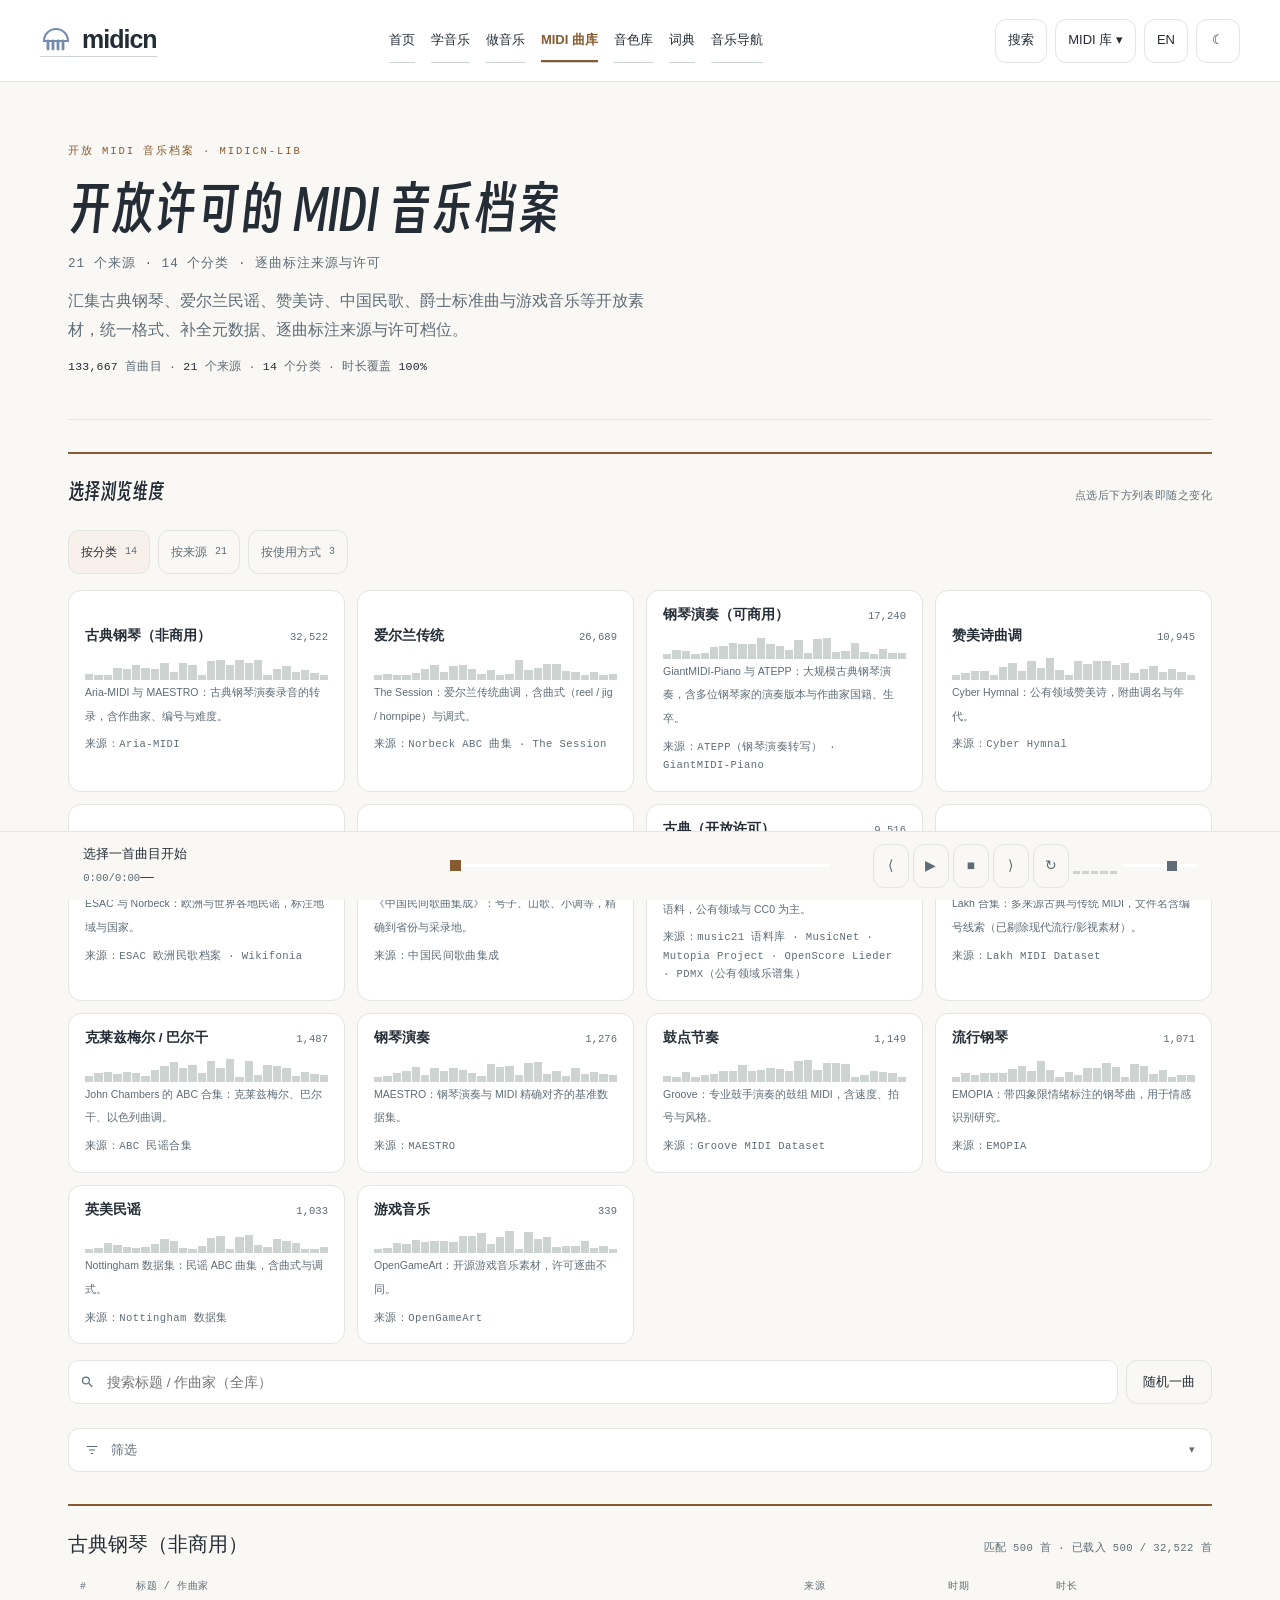
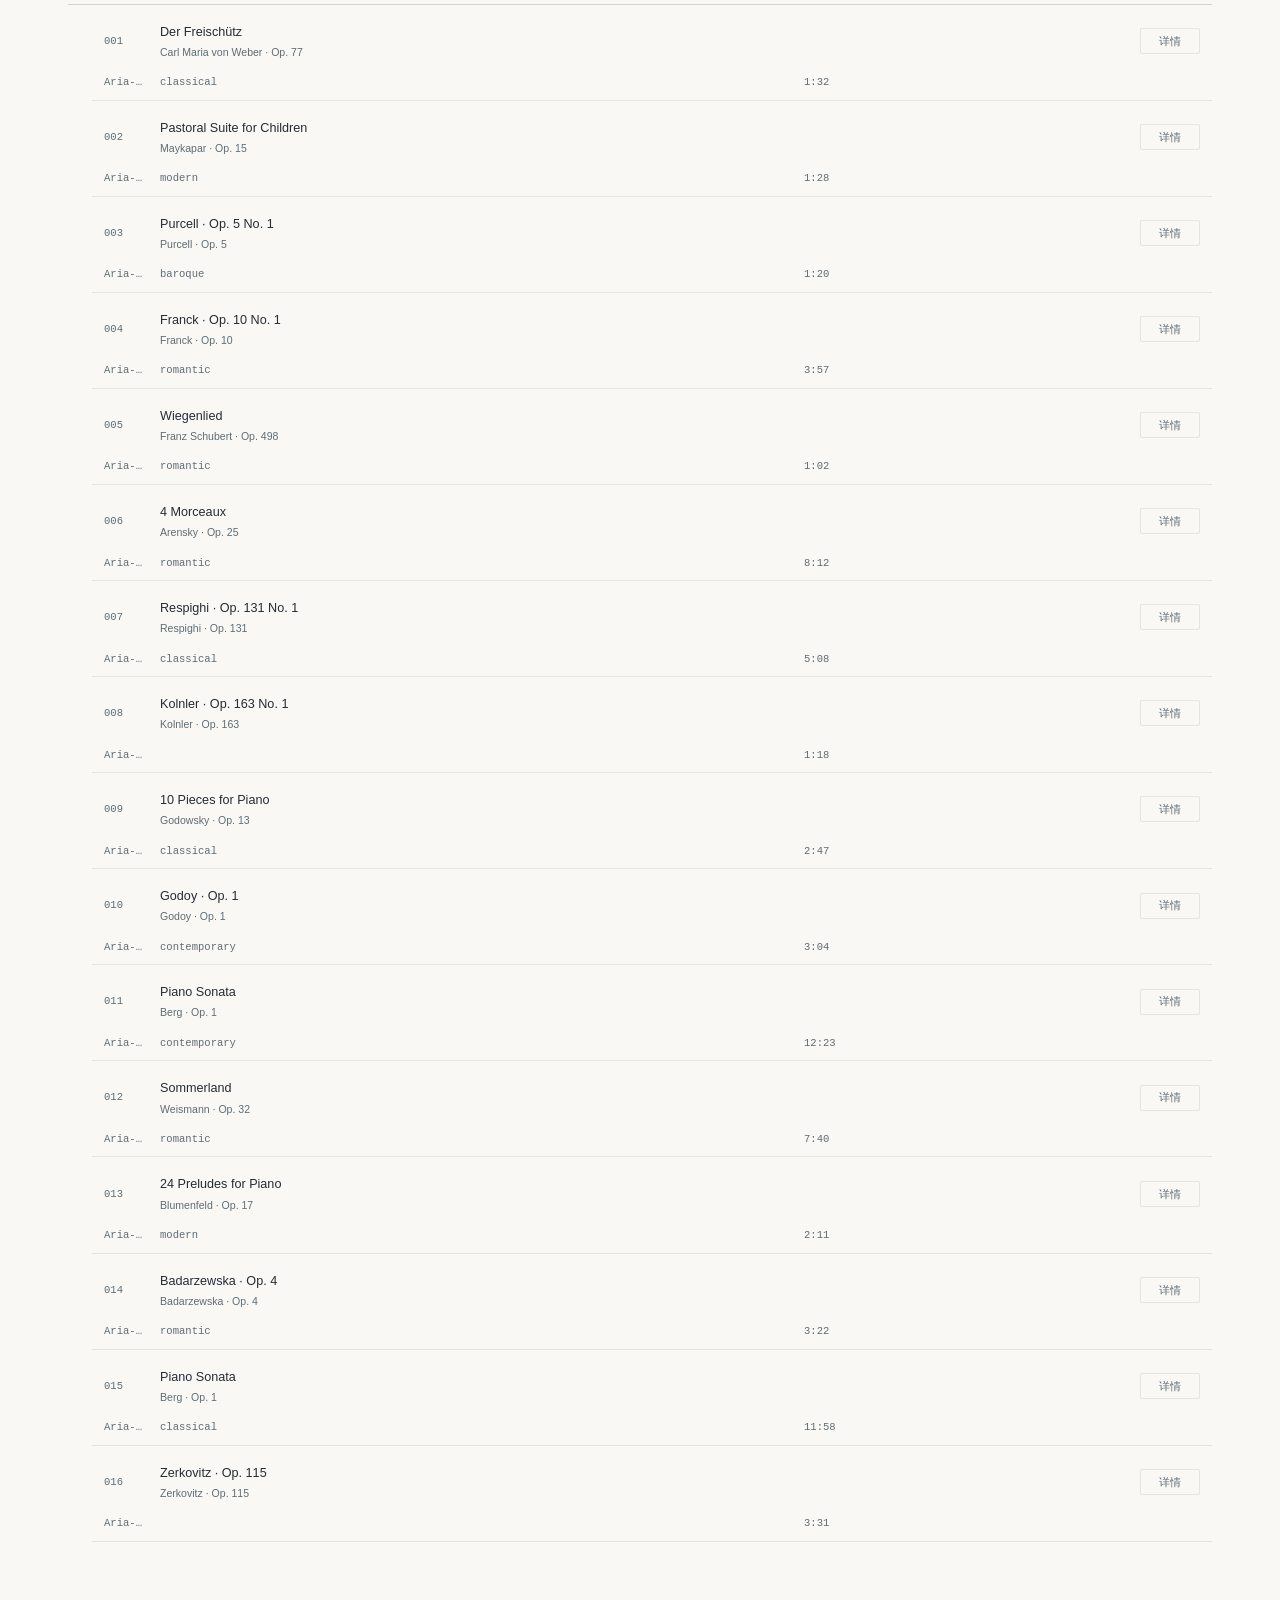
==== index.html @ 35a12de1 "Fix playback recovery, search history and current site navigation (core 1.2.1)" ====
<!doctype html>
<html lang="zh-Hans" data-site="lib" data-lang="zh" data-design="v6" data-ui="clean" data-page="catalog" style="--site-accent:#c28a55;--site-text:#885a2f">
<head><meta charset="utf-8"><meta name="viewport" content="width=device-width,initial-scale=1,viewport-fit=cover">
<title>midicn-lib · 开放 MIDI 音乐库</title><meta name="description" content="133,667 首开放许可 MIDI：古典钢琴、民谣、赞美诗、中国民歌等，覆盖 21 个来源、14 个分类，逐曲标注来源与许可。">
<link rel="canonical" href="https://lib.midicn.com/">
<meta property="og:title" content="midicn-lib · 开放 MIDI 音乐库"><meta property="og:description" content="133,667 首开放许可 MIDI：古典钢琴、民谣、赞美诗、中国民歌等，覆盖 21 个来源、14 个分类，逐曲标注来源与许可。"><meta property="og:type" content="website"><meta property="og:url" content="https://lib.midicn.com/"><meta property="og:site_name" content="midicn · 音乐库"><meta property="og:locale" content="zh_CN"><meta property="og:image" content="https://lib.midicn.com/assets/og.png"><meta name="twitter:card" content="summary_large_image">
<meta property="og:image:width" content="1200"><meta property="og:image:height" content="630"><meta property="og:image:alt" content="midicn · 音乐库"><meta name="twitter:title" content="midicn-lib · 开放 MIDI 音乐库"><meta name="twitter:description" content="133,667 首开放许可 MIDI：古典钢琴、民谣、赞美诗、中国民歌等，覆盖 21 个来源、14 个分类，逐曲标注来源与许可。"><meta name="twitter:image" content="https://lib.midicn.com/assets/og.png">
<meta name="theme-color" content="#c28a55"><link rel="manifest" href="manifest.json"><link rel="apple-touch-icon" href="assets/core/icons/icon-192.png"><link rel="icon" href="[data-uri]">
<script>(()=>{try{const a=document.cookie.split(';').map(x=>x.trim()).filter(x=>x.startsWith('midicn-theme=')).pop();const v=a?a.split('=')[1]:localStorage.getItem('midicn-theme');if(v==='light'||v==='dark')document.documentElement.dataset.theme=v}catch{}})();</script><link rel="preload" as="font" type="font/woff2" href="assets/fonts/p.d5b25648cc.5e1d7d2fd7b6.woff2" crossorigin><style>@font-face{font-family:"Smiley Sans";src:url("assets/fonts/p.d5b25648cc.5e1d7d2fd7b6.woff2") format("woff2");font-display:swap}</style><link rel="stylesheet" href="assets/ui/base.b6d38215e6cf.css"><link rel="stylesheet" href="assets/ui/lib-index.a27218d23d82.css"><script type="application/ld+json">{"@context":"https://schema.org","@type":"WebPage","name":"midicn-lib · 开放 MIDI 音乐库","description":"133,667 首开放许可 MIDI：古典钢琴、民谣、赞美诗、中国民歌等，覆盖 21 个来源、14 个分类，逐曲标注来源与许可。","url":"https://lib.midicn.com/","inLanguage":"zh"}</script></head>
<body><a class="skip-link" href="#main" data-zh="跳至正文" data-en="Skip to content">跳至正文</a>
<header class="site-header">
<a class="site-brand" href="https://home.midicn.com/" data-zh-href="https://home.midicn.com/" data-en-href="https://home.midicn.com/en/" aria-label="midicn"><span class="jf-stack"><svg viewBox="0 0 32 32" width="32" height="32" class="jf jf-idle" aria-hidden="true"><path d="M4 17A12 12 0 0 1 28 17Z" fill="none" stroke="var(--accent)" stroke-width="2.1"/><path d="M8 17V25.0" stroke="var(--accent)" stroke-width="2.8" stroke-linecap="round" fill="none"/><path d="M13 17V25.0" stroke="var(--accent)" stroke-width="2.8" stroke-linecap="round" fill="none"/><path d="M18 17V25.0" stroke="var(--accent)" stroke-width="2.8" stroke-linecap="round" fill="none"/><path d="M23 17V25.0" stroke="var(--accent)" stroke-width="2.8" stroke-linecap="round" fill="none"/></svg></span><b>midicn</b></a>
<nav class="site-task-nav" data-zh-label="全站导航" data-en-label="Main navigation" aria-label="全站导航"><a href="https://home.midicn.com/" data-zh="首页" data-en="Home" data-zh-href="https://home.midicn.com/" data-en-href="https://home.midicn.com/en/">首页</a><a href="https://home.midicn.com/learn/" data-zh-href="https://home.midicn.com/learn/" data-en-href="https://home.midicn.com/en/learn/" data-zh="学音乐" data-en="Learn">学音乐</a><a href="https://home.midicn.com/make/" data-zh-href="https://home.midicn.com/make/" data-en-href="https://home.midicn.com/en/make/" data-zh="做音乐" data-en="Create">做音乐</a><a href="https://lib.midicn.com/" data-zh="MIDI 曲库" data-en="MIDI" data-zh-href="https://lib.midicn.com/" data-en-href="https://lib.midicn.com/" aria-current="page">MIDI 曲库</a><a href="https://sf.midicn.com/" data-zh="音色库" data-en="SoundFonts" data-zh-href="https://sf.midicn.com/" data-en-href="https://sf.midicn.com/">音色库</a><a href="https://gloss.midicn.com/" data-zh="词典" data-en="Glossary" data-zh-href="https://gloss.midicn.com/" data-en-href="https://gloss.midicn.com/en/">词典</a><a data-directory-group="directory" href="https://nav.midicn.com/" data-zh="音乐导航" data-en="Directory" data-zh-href="https://nav.midicn.com/" data-en-href="https://nav.midicn.com/">音乐导航</a></nav>
<div class="site-actions"><a class="site-search" href="https://home.midicn.com/search/" data-zh-href="https://home.midicn.com/search/" data-en-href="https://home.midicn.com/en/search/" data-zh="搜索" data-en="Search">搜索</a>
<div class="site-switcher"><button id="navmenu-btn" type="button" aria-expanded="false" aria-controls="navmenu-panel" data-zh="MIDI 库 ▾" data-en="MIDI Library ▾" data-zh-label="切换分站" data-en-label="Choose a site" aria-label="切换分站">MIDI 库 ▾</button><nav id="navmenu-panel" class="site-menu" hidden aria-label="全部分站"><a href="https://nav.midicn.com/" data-zh="音乐导航" data-en="Directory" data-zh-href="https://nav.midicn.com/" data-en-href="https://nav.midicn.com/"><span class="site-dot" style="--dot:#5caaa0" aria-hidden="true"></span><span data-label>音乐导航</span></a><a href="https://lib.midicn.com/" data-zh="MIDI 库" data-en="MIDI Library" data-zh-href="https://lib.midicn.com/" data-en-href="https://lib.midicn.com/" aria-current="page"><span class="site-dot" style="--dot:#c28a55" aria-hidden="true"></span><span data-label>MIDI 库</span></a><a href="https://mid.midicn.com/" data-zh="维度浏览" data-en="Dimensions" data-zh-href="https://mid.midicn.com/" data-en-href="https://mid.midicn.com/"><span class="site-dot" style="--dot:#5ca69c" aria-hidden="true"></span><span data-label>维度浏览</span></a><a href="https://zip.midicn.com/" data-zh="包下载" data-en="Packs" data-zh-href="https://zip.midicn.com/" data-en-href="https://zip.midicn.com/"><span class="site-dot" style="--dot:#6995bd" aria-hidden="true"></span><span data-label>包下载</span></a><a href="https://sf.midicn.com/" data-zh="音色库" data-en="SoundFonts" data-zh-href="https://sf.midicn.com/" data-en-href="https://sf.midicn.com/"><span class="site-dot" style="--dot:#818aca" aria-hidden="true"></span><span data-label>音色库</span></a><a href="https://home.midicn.com/" data-zh="首页" data-en="Home" data-zh-href="https://home.midicn.com/" data-en-href="https://home.midicn.com/en/"><span class="site-dot" style="--dot:#d9795c" aria-hidden="true"></span><span data-label>首页</span></a><a href="https://gloss.midicn.com/" data-zh="词典" data-en="Dictionary" data-zh-href="https://gloss.midicn.com/" data-en-href="https://gloss.midicn.com/en/"><span class="site-dot" style="--dot:#a484ae" aria-hidden="true"></span><span data-label>词典</span></a><a href="https://hist.midicn.com/" data-zh="音乐史" data-en="Music History" data-zh-href="https://hist.midicn.com/" data-en-href="https://hist.midicn.com/en/"><span class="site-dot" style="--dot:#c49a51" aria-hidden="true"></span><span data-label>音乐史</span></a><a href="https://theo.midicn.com/" data-zh="乐理" data-en="Theory" data-zh-href="https://theo.midicn.com/" data-en-href="https://theo.midicn.com/en/"><span class="site-dot" style="--dot:#9381c6" aria-hidden="true"></span><span data-label>乐理</span></a><a href="https://inst.midicn.com/" data-zh="乐器" data-en="Instruments" data-zh-href="https://inst.midicn.com/" data-en-href="https://inst.midicn.com/en/"><span class="site-dot" style="--dot:#7b9d68" aria-hidden="true"></span><span data-label>乐器</span></a><a href="https://prod.midicn.com/" data-zh="音频" data-en="Audio" data-zh-href="https://prod.midicn.com/" data-en-href="https://prod.midicn.com/en/"><span class="site-dot" style="--dot:#61a9b2" aria-hidden="true"></span><span data-label>音频</span></a><a href="https://ai.midicn.com/" data-zh="AI 做音乐" data-en="AI Music" data-zh-href="https://ai.midicn.com/" data-en-href="https://ai.midicn.com/en/"><span class="site-dot" style="--dot:#cb7993" aria-hidden="true"></span><span data-label>AI 做音乐</span></a></nav></div>
<button id="lang" type="button" data-zh-label="切换语言" data-en-label="Switch language" aria-label="切换语言">EN</button><button id="theme" type="button" aria-label="切换明暗">☾</button></div></header><main id="main" class="doc wide" tabindex="-1">
  <!-- 扉页 -->
  <section class="hero">
    <p class="kick" data-zh="开放 MIDI 音乐档案 · MIDICN-LIB" data-en="OPEN MIDI ARCHIVE · MIDICN-LIB">开放 MIDI 音乐档案 · MIDICN-LIB</p>
    <h1 data-zh="开放许可的 MIDI 音乐档案" data-en="An archive of openly licensed MIDI">开放许可的 MIDI 音乐档案<span data-zh="21 个来源 · 14 个分类 · 逐曲标注来源与许可" data-en="21 sources · 14 categories · per-track provenance &amp; licence">21 个来源 · 14 个分类 · 逐曲标注来源与许可</span></h1>
    <p class="lede" id="heroLede"></p>
    <p class="hero-meta" id="heroMeta"></p>
  </section>

      <!-- 浏览轴 -->
    <div class="stitle" style="margin-top:var(--s6)">
      <h2 data-zh="选择浏览维度" data-en="Browse by">选择浏览维度</h2>
      <span class="spacer"></span>
      <span class="meta" data-zh="点选后下方列表即随之变化" data-en="the list below follows your choice">点选后下方列表即随之变化</span>
    </div>
    <div class="axes" id="axes"></div>
    <div class="grid" id="grid"></div>

    <!-- 搜索 + 筛选 -->
    <div class="search">
      <div class="sw">
        <svg viewBox="0 0 24 24"><path d="M15.5 14h-.79l-.28-.27A6.47 6.47 0 0016 9.5 6.5 6.5 0 109.5 16c1.61 0 3.09-.59 4.23-1.57l.27.28v.79l5 4.99L20.49 19l-4.99-5zm-6 0A4.5 4.5 0 1114 9.5 4.5 4.5 0 019.5 14z"/></svg>
        <input id="q" type="search" data-zh-label="搜索标题或作曲家，全库检索" data-en-label="Search all tracks by title or composer" aria-label="搜索标题或作曲家，全库检索" data-ph-zh="搜索标题 / 作曲家（全库）" data-ph-en="Search title / composer (whole library)" placeholder="搜索标题 / 作曲家（全库）">
      </div>
      <button class="btn" id="rand" data-zh="随机一曲" data-en="Shuffle">随机一曲</button>
    </div>

    <div class="fbar">
      <button class="ftoggle" id="ftoggle" aria-expanded="false" aria-controls="fpanel">
        <svg viewBox="0 0 24 24"><path d="M3 5h18v2H3V5zm4 6h10v2H7v-2zm3 6h4v2h-4v-2z"/></svg>
        <span data-zh="筛选" data-en="Filter">筛选</span>
        <span class="fbadge" id="fbadge" hidden>0</span>
        <span class="chev">▾</span>
      </button>
      <div class="fpanel" id="fpanel" hidden>
        <div class="fld"><label data-zh="作曲家" data-en="COMPOSER">作曲家</label><input id="fComp" type="search" list="compList" data-ph-zh="输入姓氏" data-ph-en="Surname"><datalist id="compList"></datalist></div>
        <div class="fld"><label data-zh="时期" data-en="PERIOD">时期</label><select id="fPeriod"><option value="">—</option></select></div>
        <div class="fld"><label data-zh="乐器 / 编制" data-en="INSTRUMENT">乐器 / 编制</label><select id="fInst"><option value="">—</option></select></div>
        <div class="fld"><label data-zh="风格" data-en="GENRE">风格</label><select id="fGenre"><option value="">—</option></select></div>
        <div class="fld"><label data-zh="国家 / 地域" data-en="COUNTRY">国家 / 地域</label><select id="fCountry"><option value="">—</option></select></div>
        <div class="fld"><label data-zh="曲式" data-en="FORM">曲式</label><select id="fForm"><option value="">—</option></select></div>
        <div class="fld"><label data-zh="许可档位" data-en="LICENCE TIER">许可档位</label><select id="fZone"><option value="">—</option></select></div>
        <div class="fld"><label data-zh="时长" data-en="LENGTH">时长</label><select id="fDur">
          <option value="" data-zh="全部" data-en="Any">全部</option>
          <option value="0-30" data-zh="30 秒内" data-en="Under 30s">30 秒内</option>
          <option value="30-120" data-zh="30 秒–2 分" data-en="30s–2min">30 秒–2 分</option>
          <option value="120-300" data-zh="2–5 分" data-en="2–5min">2–5 分</option>
          <option value="300-99999" data-zh="5 分以上" data-en="Over 5min">5 分以上</option>
        </select></div>
        <div class="fld"><label data-zh="排序" data-en="SORT">排序</label><select id="fSort">
          <option value="" data-zh="默认" data-en="Default">默认</option>
          <option value="t" data-zh="标题" data-en="Title">标题</option>
          <option value="c" data-zh="作曲家" data-en="Composer">作曲家</option>
          <option value="d" data-zh="时长" data-en="Length">时长</option>
        </select></div>
        <div class="acts">
          <button class="btn" id="clear" data-zh="清空筛选" data-en="Clear">清空筛选</button>
          <button class="btn ghost" id="fclose" data-zh="收起" data-en="Close">收起</button>
        </div>
      </div>
    </div>

    <!-- 列表 -->
    <div class="stitle" style="margin-top:var(--s6)">
      <h2 id="listTitle" data-zh="曲目" data-en="Tracks">曲目</h2>
      <span class="spacer"></span>
      <span class="meta" id="status"></span>
    </div>
    <div class="tw">
      <div class="listhead">
        <span>#</span><span data-zh="标题 / 作曲家" data-en="TITLE / COMPOSER">标题 / 作曲家</span>
        <span data-zh="来源" data-en="SOURCE">来源</span>
        <span data-zh="时期" data-en="PERIOD">时期</span>
        <span data-zh="时长" data-en="LEN">时长</span><span></span>
      </div>
      <ul id="list"></ul>
    </div>
    <div style="display:flex;justify-content:center;padding:var(--s5) 0">
      <button class="btn" id="more" data-zh="加载更多" data-en="Load more">加载更多</button>
    </div>
  
</main><p id="midicn-status" role="status" aria-live="polite"></p>
<div id="player" class="audio-player audio-player-queue" data-backend="library"><div class="pw"><div class="pmeta"><span id="np" class="audio-title" data-zh="选择一首曲目开始" data-en="Choose a track to start">选择一首曲目开始</span><span class="ptime audio-time" id="tcur">0:00</span><span class="ptime">/</span><span class="ptime audio-time" id="ttot">0:00</span><span class="pill" id="sfbadge">—</span></div><input type="range" class="audio-progress" id="prog" min="0" max="1000" value="0" data-zh-label="播放进度" data-en-label="Playback progress" aria-label="播放进度"><div class="pctl"><button type="button" class="audio-control kb-lab-btn" id="prev" data-audio="previous" data-zh-label="上一首" data-en-label="Previous" aria-label="上一首" >⟨</button><button type="button" class="audio-control kb-lab-btn" id="play" data-audio="play" data-zh-label="播放" data-en-label="Play" aria-label="播放" >▶</button><button type="button" class="audio-control kb-lab-btn" id="stop" data-audio="stop" data-zh-label="停止" data-en-label="Stop" aria-label="停止" >■</button><button type="button" class="audio-control kb-lab-btn" id="next" data-audio="next" data-zh-label="下一首" data-en-label="Next" aria-label="下一首" >⟩</button><button type="button" class="audio-control kb-lab-btn" id="loop" data-audio="loop" data-zh-label="循环播放" data-en-label="Loop" aria-label="循环播放" >↻</button><span class="viz" id="viz" aria-hidden="true"><i></i><i></i><i></i><i></i><i></i></span><input type="range" id="vol" min="0" max="100" value="70" data-zh-label="音量" data-en-label="Volume" aria-label="音量"></div></div></div><nav class="site-bottom-nav" aria-label="Mobile navigation"><a href="https://home.midicn.com/" data-zh="首页" data-en="Home" data-zh-href="https://home.midicn.com/" data-en-href="https://home.midicn.com/en/">首页</a><a href="https://home.midicn.com/learn/" data-zh-href="https://home.midicn.com/learn/" data-en-href="https://home.midicn.com/en/learn/" data-zh="学习" data-en="Learn">学习</a><a href="https://home.midicn.com/make/" data-zh-href="https://home.midicn.com/make/" data-en-href="https://home.midicn.com/en/make/" data-zh="制作" data-en="Make">制作</a><a href="https://lib.midicn.com/" data-zh="MIDI库" data-en="MIDI" data-zh-href="https://lib.midicn.com/" data-en-href="https://lib.midicn.com/" aria-current="page">MIDI库</a><a href="https://sf.midicn.com/" data-zh="音色库" data-en="Sounds" data-zh-href="https://sf.midicn.com/" data-en-href="https://sf.midicn.com/">音色库</a><a href="https://nav.midicn.com/" data-zh="导航" data-en="Nav" data-zh-href="https://nav.midicn.com/" data-en-href="https://nav.midicn.com/">导航</a></nav><footer class="site-footer"><div data-locale="zh"><nav aria-label="法律声明"><a href="https://home.midicn.com/legal/data/terms/">条款</a> · <a href="https://home.midicn.com/legal/privacy/">隐私</a> · <a href="https://home.midicn.com/legal/data/disclaimer/">免责</a> · <a href="https://home.midicn.com/legal/data/copyright/">版权</a></nav></div><div data-locale="en" hidden><nav aria-label="Legal"><a href="https://home.midicn.com/en/legal/data/terms/">Terms</a> · <a href="https://home.midicn.com/en/legal/privacy/">Privacy</a> · <a href="https://home.midicn.com/en/legal/data/disclaimer/">Disclaimer</a> · <a href="https://home.midicn.com/en/legal/data/copyright/">Copyright</a></nav></div><div class="page-metadata" hidden aria-hidden="true"><p id="footNote"></p><p id="footLic"></p><p id="footLegal"></p></div><noscript><nav class="no-script-sites" aria-label="All sites"><a href="https://nav.midicn.com/" data-zh="音乐导航" data-en="Directory" data-zh-href="https://nav.midicn.com/" data-en-href="https://nav.midicn.com/">音乐导航</a><a href="https://lib.midicn.com/" data-zh="MIDI 库" data-en="MIDI Library" data-zh-href="https://lib.midicn.com/" data-en-href="https://lib.midicn.com/">MIDI 库</a><a href="https://mid.midicn.com/" data-zh="维度浏览" data-en="Dimensions" data-zh-href="https://mid.midicn.com/" data-en-href="https://mid.midicn.com/">维度浏览</a><a href="https://zip.midicn.com/" data-zh="包下载" data-en="Packs" data-zh-href="https://zip.midicn.com/" data-en-href="https://zip.midicn.com/">包下载</a><a href="https://sf.midicn.com/" data-zh="音色库" data-en="SoundFonts" data-zh-href="https://sf.midicn.com/" data-en-href="https://sf.midicn.com/">音色库</a><a href="https://home.midicn.com/" data-zh="首页" data-en="Home" data-zh-href="https://home.midicn.com/" data-en-href="https://home.midicn.com/en/">首页</a><a href="https://gloss.midicn.com/" data-zh="词典" data-en="Dictionary" data-zh-href="https://gloss.midicn.com/" data-en-href="https://gloss.midicn.com/en/">词典</a><a href="https://hist.midicn.com/" data-zh="音乐史" data-en="Music History" data-zh-href="https://hist.midicn.com/" data-en-href="https://hist.midicn.com/en/">音乐史</a><a href="https://theo.midicn.com/" data-zh="乐理" data-en="Theory" data-zh-href="https://theo.midicn.com/" data-en-href="https://theo.midicn.com/en/">乐理</a><a href="https://inst.midicn.com/" data-zh="乐器" data-en="Instruments" data-zh-href="https://inst.midicn.com/" data-en-href="https://inst.midicn.com/en/">乐器</a><a href="https://prod.midicn.com/" data-zh="音频" data-en="Audio" data-zh-href="https://prod.midicn.com/" data-en-href="https://prod.midicn.com/en/">音频</a><a href="https://ai.midicn.com/" data-zh="AI 做音乐" data-en="AI Music" data-zh-href="https://ai.midicn.com/" data-en-href="https://ai.midicn.com/en/">AI 做音乐</a></nav></noscript></footer>
<script type="application/json" id="midicn-config">{"site":"lib","core":"1.2.1","locale":"zh","localeMode":"inline","serviceWorker":"sw.js","midiLocator":"data/midi-locator.json","midiOrigins":["https://mid.midicn.com","https://zip.midicn.com","https://lib.midicn.com"],"audioLibraryPlayer":"assets/ui/library-player.265479e77681.js","librarySearchWorker":"assets/ui/library-search-worker.fa9df560cb56.js"}</script><script defer src="assets/ui/runtime.eab9c31673e5.js"></script><script defer src="assets/ui/lib-index.e917453b3f87.js"></script></body></html>
---- assets/ui/base.b6d38215e6cf.css ----
@layer reset,tokens,base,components,layouts,utilities;@layer base{:root{color-scheme:light dark;--ink:#0B0B0C;--ink:light-dark(#F7F4EE,#0B0B0C);--ink-2:#111113;--ink-2:light-dark(#FFFFFF,#111113);--ink-3:#17171A;--ink-3:light-dark(#F1EDE5,#17171A);--ink-4:#0E0E10;--ink-4:light-dark(#FAF8F4,#0E0E10);--rule:#242427;--rule:light-dark(#D9D3C7,#242427);--rule-2:#343439;--rule-2:light-dark(#BDB5A5,#343439);--paper:#F2EEE6;--paper:light-dark(#16161A,#F2EEE6);--paper-2:#A9A49B;--paper-2:light-dark(#5A564E,#A9A49B);--paper-3:#6E6A64;--paper-3:light-dark(#6E6A64,#807B72);--vermilion:#CE4A32;--vermilion:light-dark(#A93A24,#CE4A32);--gold:#C9A227;--gold:light-dark(#8A6F10,#C9A227);--jade:#5E9E7E;--jade:light-dark(#2F6B50,#5E9E7E);--slate:#7A8AA3;--slate:light-dark(#4C5A70,#7A8AA3);--ok:light-dark(#1B7A4C,#58D48A);--study:light-dark(#1F5FA8,#5A9BD8);--doubt:light-dark(#9A6213,#E8A33D);--warn:light-dark(#C0452A,#FF7A5C);--stop:light-dark(#B32E2E,#E45A5A);--vermilion-soft:rgba(206,74,50,.14);--vermilion-soft:light-dark(rgba(169,58,36,.1),rgba(206,74,50,.14));--vermilion-line:rgba(206,74,50,.45);--vermilion-line:light-dark(rgba(169,58,36,.4),rgba(206,74,50,.45));--gold-soft:rgba(201,162,39,.14);--gold-soft:light-dark(rgba(138,111,16,.1),rgba(201,162,39,.14));--jade-soft:rgba(94,158,126,.14);--jade-soft:light-dark(rgba(47,107,80,.1),rgba(94,158,126,.14));--accent-h:18;--accent-c:.16;--accent:oklch(.58 var(--accent-c) var(--accent-h));--accent:light-dark(oklch(.58 var(--accent-c,.16) var(--accent-h)),oklch(.8 var(--accent-c,.15) var(--accent-h)));--accent-soft:oklch(.58 var(--accent-c,.16) var(--accent-h) / .14);--accent-soft:light-dark(oklch(.58 var(--accent-c,.16) var(--accent-h) / .12),oklch(.8 var(--accent-c,.15) var(--accent-h) / .16));--on-accent:light-dark(#FFF8F4,#1A0A06);--n0:light-dark(#FBF8F1,#08080B);--n1:light-dark(#FFFFFF,#12121A);--n2:light-dark(#F4F0E6,#1A1A25);--n3:light-dark(#E4DECF,#242432);--n4:light-dark(#CFC7B2,#32323F);--n5:light-dark(#B3AA93,#4A4A5A);--n6:light-dark(#8F8875,#6C6C80);--n7:light-dark(#6E6857,#8E8EA3);--n8:light-dark(#524D3F,#B4B4C6);--n9:light-dark(#38342A,#D6D6E2);--n10:light-dark(#211E17,#EFEFE8);--n11:light-dark(#12100B,#F7F6F1);--serif:"Songti SC","Source Han Serif SC","Noto Serif SC",Georgia,"Times New Roman",serif;--sans:-apple-system,BlinkMacSystemFont,"Segoe UI","PingFang SC","Hiragino Sans GB","Microsoft YaHei",Roboto,sans-serif;--mono:ui-monospace,SFMono-Regular,"SF Mono",Menlo,Consolas,monospace;--fs-10:clamp(10px,.62rem,11px);--fs-11:clamp(10.5px,.66rem,11.5px);--fs-12:clamp(11.5px,.72rem,12.5px);--fs-13:clamp(12.5px,.79rem,13.5px);--fs-14:clamp(13.5px,.85rem,14.5px);--fs-16:clamp(15px,.95rem,16.5px);--fs-20:clamp(17px,1.1rem,20px);--fs-26:clamp(20px,1.6vw,26px);--fs-34:clamp(24px,2.6vw,34px);--fs-38:clamp(28px,3.2vw,38px);--fs-46:clamp(28px,4vw,46px);--lh-tight:1.2;--lh-body:1.68;--s1:4px;--s2:8px;--s3:12px;--s4:16px;--s5:24px;--s6:32px;--s7:48px;--s8:64px;--r-1:8px;--r-2:16px;--r-3:26px;--r-full:999px;--r:var(--r-1);--r-lg:var(--r-2);--shadow-1:0 1px 0 light-dark(rgba(90,70,30,.1),rgba(0,0,0,.35)),0 10px 24px -16px oklch(.6 .1 var(--accent-h) / .45);--shadow-2:0 2px 0 light-dark(rgba(90,70,30,.08),rgba(0,0,0,.3)),0 20px 44px -22px oklch(.6 .12 var(--accent-h) / .55);--wrap:min(92vw,1560px);--wrap-wide:var(--wrap);--wrap-read:var(--wrap);--gutter:clamp(var(--s4),2.5vw,var(--s6));--z-hdr:20;--z-play:30;--z-pop:40;--hdr:56px;--play:68px;--tap:44px;--sa-t:env(safe-area-inset-top,0px);--sa-b:env(safe-area-inset-bottom,0px);--sa-l:env(safe-area-inset-left,0px);--sa-r:env(safe-area-inset-right,0px);--t:.15s linear}:root[data-theme=light]{color-scheme:light}:root[data-theme=dark]{color-scheme:dark}@media(prefers-reduced-motion:reduce){:root{--t:.01s}}.jf-t1{stroke:var(--jf-1)}.jf-t2{stroke:var(--jf-2)}.jf-t3{stroke:var(--jf-3)}.jf-t4{stroke:var(--jf-4)}.jf-w1{stroke:var(--jf-1)}.jf-w4{stroke:var(--jf-4)}.jf-dome{fill:var(--jf-dome)}.jf-dome-n{fill:color-mix(in oklab,var(--jf-dome) 22%,var(--n6))}.jf-dome-d{fill:color-mix(in oklab,var(--jf-dome) 12%,var(--n4))}.jf-mute{stroke:color-mix(in oklab,var(--jf-dome) 45%,var(--n6))}.jf-n{stroke:var(--n6)}.jf-n4{stroke:var(--n4)}.jf-doubt{stroke:var(--doubt)}.jf-dim{stroke:var(--jf-dome);stroke-opacity:.55}.jf-stack{display:inline-flex;position:relative;line-height:0;flex:none}.jf-stack .jf{display:none}.jf-stack .jf-idle{display:block}.jf-stack .jf-playing,.jf-stack .jf-loading,.jf-stack .jf-done,.jf-stack .jf-hint{position:absolute;top:0;left:0}:root[data-jf=playing] .jf-stack .jf-idle{visibility:hidden}:root[data-jf=playing] .jf-stack .jf-playing{display:block}:root[data-jf=loading] .jf-stack .jf-idle{visibility:hidden}:root[data-jf=loading] .jf-stack .jf-loading{display:block}:root[data-jf=hint] .jf-stack .jf-idle{visibility:hidden}:root[data-jf=hint] .jf-stack .jf-hint{display:block}:root[data-jf=done] .jf-stack .jf-idle{visibility:hidden}:root[data-jf=done] .jf-stack .jf-done{display:block}@media(prefers-reduced-motion:no-preference){:root[data-jf=playing] .jf-stack .jf-playing path:nth-of-type(odd){animation:jf-swim 1.6s ease-in-out infinite alternate}@keyframes jf-swim{0%{transform:translateY(-.6px)}to{transform:translateY(.6px)}}}*{box-sizing:border-box;margin:0;padding:0}html{-webkit-text-size-adjust:100%;scroll-behavior:smooth}body{background:var(--ink);color:var(--paper);font-family:var(--sans);font-size:var(--fs-14);line-height:var(--lh-body);-webkit-font-smoothing:antialiased;overflow-x:hidden}a{color:inherit;text-decoration:none;border-bottom:1px solid var(--rule-2);transition:border-color var(--t),color var(--t)}a:hover{border-bottom-color:var(--vermilion);color:var(--vermilion)}button,input,select{font:inherit;color:inherit}button{background:none;border:0;cursor:pointer}:focus-visible{outline:2px solid var(--vermilion);outline-offset:2px}img,svg{display:block;max-width:100%}::selection{background:var(--vermilion);color:#fff}code,kbd{font-family:var(--mono);font-size:.9em;background:var(--ink-4);border:1px solid var(--rule);padding:.05em .3em}pre{background:var(--ink-4);border:1px solid var(--rule);padding:var(--s4);overflow-x:auto;font-family:var(--mono);font-size:var(--fs-12);line-height:1.8;margin:var(--s3) 0 var(--s5)}pre code{background:none;border:0;padding:0}h1,h2,h3{font-family:var(--serif);font-weight:600;letter-spacing:.01em;line-height:var(--lh-tight)}h1{font-size:var(--fs-34)}h2{font-size:var(--fs-26)}h3{font-size:var(--fs-16);font-family:var(--sans);font-weight:650;letter-spacing:0}p{color:var(--paper-2);margin-bottom:var(--s3)}strong,b{color:var(--paper);font-weight:650}.lede{font-family:var(--serif);font-size:var(--fs-16);line-height:1.78;color:var(--paper);max-width:100%}.lede em{font-style:normal;color:var(--vermilion)}.meta{font-family:var(--mono);font-size:var(--fs-11);color:var(--paper-3);letter-spacing:.04em}.num{font-family:var(--mono);font-variant-numeric:tabular-nums}.stitle{display:flex;align-items:baseline;gap:var(--s3);flex-wrap:wrap;padding-top:var(--s2);border-top:2px solid var(--vermilion);margin:var(--s5) 0 var(--s3)}.stitle h2{margin:0}.stitle .spacer{margin-left:auto}h1,h2,h3{text-wrap:balance}p,.lede{text-wrap:pretty}.lede{max-width:100%}.nav a,.btn,.axis,.langbtn,.dlchip,.dlmore,.fgrid a,.fgrid h4,.stitle h2,.stitle .meta,.tag,.lic,.pkg .pn,.pkg .pm,.sideitem .si-n,.hero-meta,.hero .kick,.crumbs span,.crumbs a{white-space:nowrap}.nav{flex-wrap:wrap;row-gap:var(--s2)}@media(max-width:1023px){.hbar{flex-wrap:wrap;height:auto;min-height:52px;padding-top:var(--s2);padding-bottom:var(--s2);row-gap:var(--s2)}.nav{margin-left:0;width:100%;order:9;gap:var(--s4)}}.wrap{width:100%;max-width:var(--wrap);margin:0 auto;padding:0 var(--gutter)}.wrap-read{max-width:var(--wrap-read)}body>header{position:sticky;top:0;z-index:var(--z-hdr);background:var(--ink);border-bottom:1px solid var(--rule)}.hbar{max-width:var(--wrap);margin:0 auto;height:var(--hdr);padding:0 var(--gutter);display:flex;align-items:center;gap:var(--s5)}.brand{display:flex;align-items:center;gap:var(--s2);border:0;flex:none}.brand svg{width:22px;height:22px;flex:none}.brand .jf-404 svg{width:32px;height:32px}.brand b{font-family:var(--serif);font-size:var(--fs-16);font-weight:600}.brand i{font-family:var(--mono);font-size:var(--fs-11);font-style:normal;color:var(--paper-3);margin-left:2px}.nav{display:flex;gap:var(--s5);font-size:var(--fs-13);margin-left:auto;flex-wrap:wrap}.nav a{border-bottom:1px solid transparent;padding-bottom:2px;color:var(--paper-2)}.nav a:hover{color:var(--paper);border-bottom-color:var(--rule-2)}.nav a.on{color:var(--paper);border-bottom-color:var(--vermilion)}.iconbtn{width:34px;height:34px;border:1px solid var(--rule);color:var(--paper-2);display:grid;place-items:center;transition:var(--t);flex:none}.iconbtn:hover{border-color:var(--vermilion);color:var(--vermilion)}.iconbtn svg{width:15px;height:15px;fill:currentColor}.langbtn{width:auto;padding:0 var(--s3);font-family:var(--mono);font-size:var(--fs-11)}#theme svg{fill:none;stroke:currentColor}#theme .i-sun{display:none}#theme .i-moon{display:block}@media(prefers-color-scheme:dark){:root:not([data-theme=light]) #theme .i-sun{display:block}:root:not([data-theme=light]) #theme .i-moon{display:none}}:root[data-theme=dark] #theme .i-sun{display:block}:root[data-theme=dark] #theme .i-moon{display:none}:root[data-theme=light] #theme .i-sun{display:none}:root[data-theme=light] #theme .i-moon{display:block}.kb-tabicons{position:absolute;width:0;height:0;overflow:hidden}.panel{border:1px solid var(--rule);background:var(--ink-2)}.panel-hd{display:flex;align-items:center;gap:var(--s3);padding:var(--s3) var(--s4);border-bottom:1px solid var(--rule);font-family:var(--serif);font-size:var(--fs-14)}.panel-bd{padding:var(--s3) var(--s4)}.tile{border:1px solid var(--rule);background:var(--ink-2);padding:var(--s3);transition:border-color var(--t),background var(--t);display:block}.tile:hover{border-color:var(--rule-2);background:var(--ink-3);border-bottom-color:var(--rule-2)}.tile.is-on{border-color:var(--vermilion);background:var(--vermilion-soft)}.dl{display:grid;grid-template-columns:auto minmax(0,1fr);gap:var(--s2) var(--s4);font-size:var(--fs-13)}.dl dt{color:var(--paper-3);white-space:nowrap;font-family:var(--mono);font-size:var(--fs-11);padding-top:2px}.dl dd{margin:0;color:var(--paper);word-break:break-word}table{width:100%;border-collapse:collapse;font-size:var(--fs-13)}th,td{text-align:left;padding:var(--s3);border-bottom:1px solid var(--rule);vertical-align:top}th{font-family:var(--mono);font-size:var(--fs-11);color:var(--paper-3);letter-spacing:.06em;font-weight:500;border-bottom-color:var(--rule-2);white-space:nowrap}td b{font-weight:600}.tw{width:100%;overflow-x:auto;-webkit-overflow-scrolling:touch}.lic{display:inline-flex;align-items:center;gap:var(--s2);font-family:var(--mono);font-size:var(--fs-11);white-space:nowrap;border:1px solid currentColor;padding:1px var(--s2);color:var(--paper-3)}.lic:before{content:"";width:6px;height:6px;background:currentColor;flex:none}.lic.c1{color:var(--jade)}.lic.c2{color:var(--gold)}.lic.c3{color:var(--slate)}.lic.no{color:var(--vermilion)}.lic.plain{border-color:var(--rule);color:var(--paper-3)}.btn{display:inline-flex;align-items:center;justify-content:center;gap:var(--s2);min-height:44px;padding:0 var(--s4);border:1px solid var(--rule-2);background:none;color:var(--paper);font-size:var(--fs-13);transition:var(--t)}.btn:hover{border-color:var(--vermilion);color:var(--vermilion)}.btn.primary{background:var(--vermilion);border-color:var(--vermilion);color:#fff}.btn.primary:hover{filter:brightness(1.08);color:#fff}.btn.ghost{border-color:transparent;color:var(--paper-2);padding:0 var(--s3)}.btn.ghost:hover{border-color:var(--rule);color:var(--paper)}.btn svg{width:14px;height:14px;fill:currentColor}.sig{display:flex;align-items:flex-end;gap:1px;height:24px}.sig i{flex:1;background:var(--rule-2);transition:background var(--t)}.tile:hover .sig i{background:var(--vermilion)}footer{margin-top:var(--s6);border-top:1px solid var(--rule);padding:var(--s4) 0 calc(var(--s4) + var(--sa-b))}.fnote{margin-top:var(--s6);padding-top:var(--s4);border-top:1px solid var(--rule);font-size:var(--fs-11);color:var(--paper-3);line-height:1.9}.fbar{display:flex;align-items:center;gap:var(--s2) var(--s4);flex-wrap:wrap;font-size:var(--fs-12);color:var(--paper-3)}.fbar b{font-family:var(--serif);font-size:var(--fs-13);color:var(--paper);font-weight:600}.fnav{display:flex;gap:var(--s3) var(--s4);flex-wrap:wrap}.fnav a{font-size:var(--fs-12);color:var(--paper-2);border-bottom:0}.fnav a:hover{color:var(--vermilion)}.flic{margin-left:auto;font-family:var(--mono);font-size:var(--fs-11);color:var(--paper-3)}.fnote{margin-top:var(--s3);padding-top:var(--s3);border-top:1px solid var(--rule);display:flex;gap:var(--s2) var(--s5);flex-wrap:wrap;justify-content:space-between;font-family:var(--mono);font-size:var(--fs-11);color:var(--paper-3)}.fnote a{color:var(--paper-3);border-bottom:0}.fnote a:hover{color:var(--vermilion)}.pkgs{display:grid;grid-template-columns:repeat(auto-fill,minmax(268px,1fr));gap:var(--s3)}.pkg{border:1px solid var(--rule);background:var(--ink-2);padding:var(--s4);display:flex;flex-direction:column;gap:var(--s2)}.pkg:hover{border-color:var(--rule-2)}.pkg .pn{font-family:var(--serif);font-size:var(--fs-16)}.pkg .pm{font-family:var(--mono);font-size:var(--fs-11);color:var(--paper-3)}.pkg .pd{font-size:var(--fs-12);color:var(--paper-2);line-height:1.7;flex:1}.pkg .dlbtn{align-self:flex-start;min-height:34px;padding:0 var(--s3);background:var(--vermilion);color:#fff;display:inline-flex;align-items:center;gap:var(--s2);font-size:var(--fs-12);border:0}.pkg .dlbtn:hover{filter:brightness(1.08);color:#fff}.pkg .dlbtn svg{width:13px;height:13px;fill:currentColor}.steps{counter-reset:s;list-style:none}.steps li{counter-increment:s;position:relative;padding-left:var(--s6);margin-bottom:var(--s3);font-size:var(--fs-13);color:var(--paper-2)}.steps li:before{content:counter(s,decimal-leading-zero);position:absolute;left:0;top:.1em;font-family:var(--mono);font-size:var(--fs-11);color:var(--vermilion)}.note{font-size:var(--fs-12);color:var(--paper-3);border-left:2px solid var(--vermilion);padding-left:var(--s3);margin:var(--s3) 0}main.doc.wide{max-width:var(--wrap)}main.doc{width:100%;max-width:var(--wrap);margin:0 auto;padding:var(--s5) var(--gutter) var(--s6)}main.doc h2{margin-top:var(--s4)}main.doc h3{margin-top:var(--s3)}main.doc ul,main.doc ol{margin:var(--s2) 0 var(--s3) var(--s5);color:var(--paper-2)}main.doc li{margin-bottom:var(--s2)}@media(max-width:640px){.hbar{height:52px;gap:var(--s3)}.nav{gap:var(--s3);font-size:var(--fs-12)}.hbar>.brand{min-height:44px}.hbar .kb-lang,.hbar .iconbtn{min-width:44px;min-height:44px}.hbar .kb-lang{display:inline-flex;align-items:center;justify-content:center}h1{font-size:var(--fs-26)}.pkgs{grid-template-columns:1fr}table{font-size:var(--fs-12)}th,td{padding:var(--s2)}}.morebtn{display:inline-flex;align-items:center;justify-content:center;gap:var(--s2);min-height:44px;padding:var(--s2) var(--s5);border:1px solid var(--rule-2);background:none;color:var(--paper);font-size:var(--fs-13);transition:var(--t);max-width:100%;white-space:normal;text-align:center;line-height:1.4}.morebtn:hover{border-color:var(--vermilion);color:var(--vermilion)}@media(max-width:640px){.morebtn{width:100%}}.morewrap{display:flex;justify-content:center;margin:var(--s5) 0}}@layer components{.kb-switch{display:flex;flex-wrap:wrap;gap:2px 4px;align-items:center;margin:0;padding:0;list-style:none;min-width:0}.kb-switch a{display:inline-block;padding:.28em .52em;font-size:var(--fs-12);line-height:1.35;border-radius:2px;text-decoration:none;white-space:nowrap;opacity:.62;transition:opacity .15s,background-color .15s}.kb-switch a:hover{opacity:1;background:color-mix(in srgb,currentColor 12%,transparent)}.kb-switch a[aria-current=page]{opacity:1;font-weight:500;box-shadow:inset 0 -2px 0 var(--accent, currentColor)}.kb-switch .kb-switch-sep{opacity:.22;padding:0 .15em;user-select:none}@media(max-width:1023px){.kb-switch{flex:1 1 100%;order:9;padding-top:var(--s1)}.kb-lang{margin-left:auto}}@media(max-width:640px){.kb-switch{gap:1px 2px}.kb-switch a{font-size:var(--fs-11);padding:.24em .38em;letter-spacing:0}.kb-switch .kb-switch-sep{padding:0 .05em}}.kb-lang{flex:0 0 auto;margin-left:var(--s3);padding:.26em .62em;font-size:var(--fs-12);line-height:1.4;border:1px solid var(--rule-2);border-radius:var(--r);text-decoration:none;opacity:.8;white-space:nowrap;transition:border-color var(--t),opacity var(--t)}.kb-lang:hover{border-color:var(--accent);opacity:1;text-decoration:none}.kb-suffix{opacity:.6;font-weight:400}.kb-suffix:before{content:"\b7";margin:0 .38em;opacity:.5}:root{--jf-1:#FF7C9E;--jf-2:#FF8B6E;--jf-3:#FFAE55;--jf-4:#FFD24E;--jf-dome:#FF8B6E }:root[data-site=home]{--jf-1:light-dark(#F34875,#FF7C9E);--jf-2:light-dark(#F1522B,#FF8B6E);--jf-3:light-dark(#CD710D,#FFAE55);--jf-4:light-dark(#AB830B,#FFD24E);--jf-dome:light-dark(#F1522B,#FF8B6E) }:root[data-site=hist]{--jf-1:light-dark(#B87D0C,#FFC24E);--jf-2:light-dark(#A2861C,#EBCB4E);--jf-3:light-dark(#7C912B,#BBD754);--jf-4:light-dark(#58982D,#8FD95E);--jf-dome:light-dark(#A2861C,#EBCB4E) }:root[data-site=theo]{--jf-1:light-dark(#494AF3,#8B8CFF);--jf-2:light-dark(#2B8CE3,#6FB6F5);--jf-3:light-dark(#2B8CE3,#6FB6F5);--jf-4:light-dark(#494AF3,#8B8CFF);--jf-dome:light-dark(#496FF3,#7E9BFF) }:root[data-site=inst]{--jf-1:light-dark(#69962B,#A6DB5E);--jf-2:light-dark(#319C4F,#6BD98A);--jf-3:light-dark(#29997D,#46D9B4);--jf-4:light-dark(#2996A0,#4CD0DC);--jf-dome:light-dark(#319C4F,#6BD98A) }:root[data-site=prod]{--jf-1:light-dark(#2A9A73,#4ED9A8);--jf-2:light-dark(#2796A6,#4CCDE0);--jf-3:light-dark(#338CE0,#5AA8F0);--jf-4:light-dark(#4960F3,#7A8CFF);--jf-dome:light-dark(#2796A6,#4CCDE0) }:root[data-site=gloss]{--jf-1:light-dark(#7E55E7,#9D7BF5);--jf-2:light-dark(#A05CE0,#B579EE);--jf-3:light-dark(#B762DB,#C778E8);--jf-4:light-dark(#D05AC8,#E074D8);--jf-dome:light-dark(#B762DB,#C778E8) }:root[data-site=ai]{--jf-1:light-dark(#DF51B5,#EE6FC8);--jf-2:light-dark(#F34489,#FF6FA8);--jf-3:light-dark(#F34949,#FF7C7C);--jf-4:light-dark(#DB680E,#FFA45C);--jf-dome:light-dark(#F34489,#FF6FA8) }:root[data-site=lib],:root[data-site=mid],:root[data-site=zip],:root[data-site=sf]{--jf-1:light-dark(#748AAE,#7C93B8);--jf-2:light-dark(#748AAE,#7C93B8);--jf-3:light-dark(#748AAE,#7C93B8);--jf-4:light-dark(#748AAE,#7C93B8);--jf-dome:light-dark(#748AAE,#7C93B8) }:root[data-site]{--accent:var(--jf-dome) }.kb-crumbs{display:flex;flex-wrap:wrap;align-items:center;gap:.3em;font-size:var(--fs-12);opacity:.7;margin:0 0 1.1rem}.kb-crumbs a{text-decoration:none;opacity:.85}.kb-crumbs a:hover{opacity:1;text-decoration:underline}.kb-crumbs .sep{opacity:.35}@media(min-width:1920px){:root{--wrap:min(92vw,1840px) }}@media(min-width:2560px){:root{--wrap:min(88vw,2120px) }}@supports (padding: max(0px)){.hbar{padding-top:var(--sa-t);padding-left:max(var(--gutter),var(--sa-l));padding-right:max(var(--gutter),var(--sa-r))}main.doc{padding-left:max(var(--gutter),var(--sa-l));padding-right:max(var(--gutter),var(--sa-r))}.footwrap{padding-left:max(var(--gutter),var(--sa-l));padding-right:max(var(--gutter),var(--sa-r));padding-bottom:calc(var(--s4) + var(--sa-b) + env(safe-area-inset-bottom,0px))}}header{transition:transform .22s ease}header.is-hidden{transform:translateY(-100%)}@media(min-width:1024px){header.is-hidden{transform:none}}@media(prefers-reduced-motion:reduce){header{transition:none}}a,button,summary,[role=button]{-webkit-tap-highlight-color:transparent;touch-action:manipulation}.kb-switch a:active{opacity:1;background:color-mix(in srgb,currentColor 18%,transparent)}.kb-lang:active{border-color:var(--accent);opacity:1}summary:active{opacity:.75}footer.foot{padding:0}.footwrap{width:100%;max-width:var(--wrap);margin:0 auto;padding:var(--s4) var(--gutter) calc(var(--s4) + var(--sa-b))}.footline{display:flex;flex-wrap:wrap;align-items:center;padding-bottom:var(--s3);margin-bottom:var(--s3);border-bottom:1px solid var(--rule)}.footnote{margin:0;font-size:var(--fs-12);line-height:1.9;color:var(--paper-3);max-width:96ch}.footnote a{color:var(--paper-2);border-bottom:1px solid var(--rule-2)}.footnote a:hover{color:var(--accent)}.footmeta{margin:var(--s3) 0 0;display:flex;flex-wrap:wrap;align-items:baseline;gap:.2em var(--s3);font-size:var(--fs-11);color:var(--paper-3)}.footlinks{display:inline-flex;flex-wrap:wrap;gap:.2em var(--s3)}.footlinks a{color:var(--paper-3);border-bottom:0}.footlinks a:hover{color:var(--accent)}.footcore{font-family:var(--mono);opacity:.72}.footcore:before{content:"\b7";margin-right:.45em;opacity:.6}.kb-toc{font-size:var(--fs-13);border-left:1px solid var(--rule);padding-left:.85rem}.kb-toc a{display:block;padding:.18em 0;text-decoration:none;opacity:.7}.kb-toc a:hover{opacity:1}:root[data-theme=light] .kb-toc{border-left-color:var(--rule)}.kb-tabs{display:none}@media(max-width:640px){:root{--tabs-h:calc(56px + var(--sa-b)) }.kb-switch{display:none}.kb-tabs{display:grid;grid-template-columns:repeat(8,1fr);gap:1px;position:fixed;left:0;right:0;bottom:0;z-index:var(--z-hdr);padding:6px 2px calc(6px + var(--sa-b));background:var(--ink-2);border-top:1px solid var(--rule)}.kb-tabs>a,.kb-tabs summary{display:grid;place-items:center;gap:1px;min-height:var(--tap);border-radius:var(--r-1);font-size:9.5px;line-height:1.1;text-decoration:none;color:var(--paper-2);background:none;border:0;cursor:pointer;font-family:inherit;letter-spacing:0;padding:3px 0}.kb-tabs>a svg{width:16px;height:16px;display:block;flex:none}.kb-tabs>a:hover,.kb-tabs summary:hover{color:var(--paper)}.kb-tabs>a[aria-current=page]{color:var(--accent);font-weight:650}.kb-tabs-more{position:relative}.kb-tabs-more[open]>summary{background:color-mix(in srgb,currentColor 12%,transparent);color:var(--paper)}.kb-tabs-sheet{position:absolute;bottom:calc(100% + var(--s2));left:0;right:0;background:var(--ink-2);border:1px solid var(--rule);border-radius:var(--r-2);padding:var(--s2);display:grid;grid-template-columns:1fr 1fr;gap:2px;max-height:min(56vh,420px);overflow:auto;box-shadow:0 -12px 32px -18px #0009}.kb-tabs-sheet a{display:grid;place-items:center;min-height:var(--tap);border-radius:var(--r-1);font-size:var(--fs-12);color:var(--paper-2);text-decoration:none}.kb-tabs-sheet a:hover{background:color-mix(in srgb,currentColor 12%,transparent);color:var(--paper)}.kb-tabs-sheet a[aria-current=page]{color:var(--accent);font-weight:650}main{padding-bottom:calc(var(--s6) + var(--tabs-h))}}@media(prefers-reduced-motion:reduce){.kb-tabs,.kb-tabs-sheet{transition:none}}}@layer components{html[data-design=v6]{--ink:light-dark(#FFF5E4,#1B1317);--ink-2:light-dark(#FFFCF4,#261A1F);--ink-3:light-dark(#FFE9C9,#33222A);--ink-4:light-dark(#FFF9EE,#2B1D23);--paper:light-dark(#241B17,#FFF3E6);--paper-2:light-dark(#5C4B3F,#C6B3A6);--paper-3:light-dark(#6F5B4A,#A9958A);--rule:light-dark(#D8C7AE,#4A383F);--rule-2:light-dark(#C3AE90,#5C454D);--v6-line:light-dark(#241B17,#FFF3E6);--v6-accent:var(--jf-1,var(--vermilion));--v6-accent-2:var(--jf-3,var(--gold));--v6-display:"Smiley Sans","Songti SC",serif;--v6-r:20px;--v6-shadow:0 5px 0 light-dark(rgba(36,27,23,.88),rgba(0,0,0,.62));--v6-shadow-sm:0 3px 0 light-dark(rgba(36,27,23,.88),rgba(0,0,0,.62));color-scheme:light dark}html[data-design=v6] body{background-color:var(--ink);background-image:radial-gradient(color-mix(in srgb,var(--v6-line) 7%,transparent) 1px,transparent 1.2px),radial-gradient(50% 36% at 86% 4%,color-mix(in srgb,var(--v6-accent) 10%,transparent),transparent 70%),radial-gradient(42% 34% at 4% 96%,color-mix(in srgb,var(--v6-accent-2) 9%,transparent),transparent 70%);background-size:24px 24px,auto,auto}html[data-design=v6] body>header{border-bottom:2px solid var(--v6-line);background:color-mix(in srgb,var(--ink) 92%,transparent)}html[data-design=v6] .brand b{font-family:var(--v6-display);font-size:22px;letter-spacing:.01em}html[data-design=v6] .brand i{font-size:10.5px}html[data-design=v6] .kb-switch a{border-radius:999px;padding:.32em .55em;opacity:.72}html[data-design=v6] .kb-switch a:hover{background:color-mix(in srgb,var(--v6-line) 10%,transparent);opacity:1}html[data-design=v6] .kb-switch a[aria-current=page]{opacity:1;box-shadow:inset 0 -3px 0 var(--v6-accent)}html[data-design=v6] .kb-lang{border:2px solid var(--v6-line);border-radius:999px;padding:5px 10px;font-weight:700;line-height:1.2}html[data-design=v6] .kb-lang:hover{border-bottom-color:var(--v6-line);background:var(--ink-3);color:var(--paper)}html[data-design=v6] .doc-index{padding-top:clamp(28px,4vw,56px)}html[data-design=v6] .v6-hero{display:grid;grid-template-columns:1.05fr .95fr;gap:clamp(20px,4vw,48px);align-items:center;position:relative;margin-bottom:clamp(28px,4vw,52px)}html[data-design=v6] .v6-eyebrow{display:inline-flex;align-items:center;gap:6px;background:var(--ink-3);color:var(--paper);border:2px solid var(--v6-line);border-radius:999px;padding:4px 10px;font-family:var(--mono);font-size:10.5px;letter-spacing:.1em}html[data-design=v6] .doc-index h1{font-family:var(--v6-display);font-size:clamp(48px,7vw,82px);line-height:.98;letter-spacing:-.03em;margin:14px 0;font-weight:400}html[data-design=v6] .v6-actions{display:flex;gap:10px;margin-top:20px;flex-wrap:wrap}html[data-design=v6] .v6-btn{display:inline-flex;align-items:center;gap:7px;padding:11px 18px;border-radius:999px;border:2px solid var(--v6-line);background:var(--ink-2);color:var(--paper);font-size:13px;font-weight:700;box-shadow:var(--v6-shadow-sm);transition:transform .14s,box-shadow .14s,background .14s}html[data-design=v6] .v6-btn:hover{transform:translateY(-2px);box-shadow:0 5px 0 light-dark(rgba(36,27,23,.88),rgba(0,0,0,.62));color:var(--paper)}html[data-design=v6] .v6-btn.primary{background:var(--v6-accent);color:#1b1317;border-color:var(--v6-line)}html[data-design=v6] .v6-hero-art{position:relative;display:grid;place-items:center;min-height:250px}html[data-design=v6] .v6-jf{width:clamp(160px,17vw,230px);height:auto;filter:drop-shadow(0 18px 24px color-mix(in srgb,var(--v6-accent) 30%,transparent))}html[data-design=v6] .v6-bubble{position:absolute;right:0;top:4%;background:var(--ink-2);border:2px solid var(--v6-line);border-radius:18px 18px 18px 5px;padding:8px 12px;font-size:12px;font-weight:700;box-shadow:var(--v6-shadow-sm);transform:rotate(2deg)}html[data-design=v6] .v6-hero-art:before,html[data-design=v6] .v6-hero-art:after{content:"";position:absolute;border-radius:50%;pointer-events:none;background:color-mix(in srgb,var(--v6-accent) 18%,transparent);filter:blur(1px)}html[data-design=v6] .v6-hero-art:before{width:90px;height:90px;left:4%;top:10%}html[data-design=v6] .v6-hero-art:after{width:54px;height:54px;right:10%;bottom:8%;background:color-mix(in srgb,var(--v6-accent-2) 22%,transparent)}@media(prefers-reduced-motion:no-preference){html[data-design=v6] .v6-jf{animation:v6-float 6s ease-in-out infinite}@keyframes v6-float{0%,to{transform:translateY(-4px)}50%{transform:translateY(6px)}}}html[data-design=v6] .kb-ph{font-family:var(--v6-display);font-size:clamp(22px,3vw,30px);letter-spacing:-.01em;margin-top:var(--s5)}html[data-design=v6] .kb-ph:after{content:"";display:block;width:84px;height:7px;margin-top:6px;border-radius:99px;background:var(--v6-accent-2)}html[data-design=v6] .kb-cats{grid-template-columns:repeat(4,1fr);gap:12px}html[data-design=v6] .kb-pcard{position:relative;display:block;overflow:hidden;background:var(--ink-2);border:2px solid var(--v6-line);border-radius:var(--v6-r);padding:13px 13px 11px;box-shadow:var(--v6-shadow);transition:transform .15s,box-shadow .15s}html[data-design=v6] .kb-pcard:after{content:"";position:absolute;right:-20px;bottom:-26px;width:70px;height:70px;border-radius:50%;background:color-mix(in srgb,var(--pc,var(--v6-accent)) 20%,transparent);pointer-events:none}html[data-design=v6] .kb-pcard:hover{transform:translateY(-3px);box-shadow:0 8px 0 light-dark(rgba(36,27,23,.88),rgba(0,0,0,.62))}html[data-design=v6] .kb-pico{display:grid;place-items:center;width:30px;height:30px;border-radius:50%;background:var(--pc,var(--v6-accent));color:#1b1317;border:2px solid var(--v6-line);font-weight:800;font-size:13px;margin-bottom:8px;line-height:1}html[data-design=v6] .kb-pname{font-family:var(--v6-display);font-size:16px;display:flex;align-items:center;gap:8px}html[data-design=v6] .kb-pname i{display:none}html[data-design=v6] .kb-pdesc{display:block;margin-top:6px;font-size:12px;line-height:1.65;color:var(--paper-2)}html[data-design=v6] .kb-cat{margin-top:var(--s6);background:var(--ink-2);border:2px solid var(--v6-line);border-radius:var(--v6-r);padding:var(--s4);box-shadow:var(--v6-shadow)}html[data-design=v6] .kb-cat h2{font-family:var(--v6-display);font-size:22px}html[data-design=v6] .kb-list li{border-bottom:1px dashed var(--rule)}html[data-design=v6] .kb-t{font-weight:700}html[data-design=v6] .doc-article h1{font-family:var(--v6-display);font-size:clamp(38px,5vw,58px);line-height:1.02;letter-spacing:-.02em;font-weight:400}html[data-design=v6] .kb-lead{font-size:15px}html[data-design=v6] .kb-chip{border:2px solid var(--v6-line);border-radius:999px;background:var(--ink-2);padding:4px 10px;box-shadow:var(--v6-shadow-sm);font-size:12px}html[data-design=v6] .kb-tablewrap{border:2px solid var(--v6-line);border-radius:var(--v6-r);overflow:hidden;background:var(--ink-2);box-shadow:var(--v6-shadow)}html[data-design=v6] .kb-tablewrap thead th{background:var(--ink-3);font-family:var(--mono);font-size:11px;letter-spacing:.04em}html[data-design=v6] .kb-tablewrap td{border-bottom:1px dashed var(--rule)}html[data-design=v6] .kb-tablewrap tbody tr:hover{background:var(--ink-3)}html[data-design=v6] .kb-item{border:2px solid var(--v6-line);border-radius:14px;background:var(--ink-2);box-shadow:var(--v6-shadow-sm);padding:10px 12px}html[data-design=v6] .kb-play{background:var(--v6-accent);color:#1b1317;border:2px solid var(--v6-line);box-shadow:var(--v6-shadow-sm)}html[data-design=v6] .kb-play:hover{filter:brightness(1.04)}html[data-design=v6] .kb-why{border-left:5px solid var(--v6-accent);background:var(--ink-3);border-radius:0 12px 12px 0;padding:10px 12px}html[data-design=v6] .kb-note{border-left-color:var(--v6-accent)}html[data-design=v6] .kb-title{font-weight:700}html[data-design=v6] .pbar{border-top:2px solid var(--v6-line);background:var(--ink-2);box-shadow:0 -14px 34px -26px color-mix(in srgb,var(--v6-accent) 55%,transparent)}html[data-design=v6] .kb-tabs{background:var(--ink-2);border-top:2px solid var(--v6-line)}html[data-design=v6] .kb-tabs>a[aria-current=page]{color:var(--paper);font-weight:700;box-shadow:inset 0 3px 0 var(--v6-accent)}html[data-design=v6] .kb-tabs-sheet{background:var(--ink-2);border:2px solid var(--v6-line);border-radius:16px}@media(max-width:900px){html[data-design=v6] .kb-cats{grid-template-columns:repeat(2,1fr)}}@media(max-width:640px){html[data-design=v6] .v6-hero{grid-template-columns:1fr;gap:10px}html[data-design=v6] .v6-hero-art{min-height:180px;order:-1}html[data-design=v6] .v6-jf{width:150px}html[data-design=v6] .v6-bubble{right:6%;top:0}html[data-design=v6] .doc-index h1{font-size:clamp(42px,13vw,58px)}html[data-design=v6] .kb-cats{grid-template-columns:1fr}html[data-design=v6] .kb-cat{padding:var(--s3)}html[data-design=v6] .doc-article h1{font-size:clamp(36px,10vw,46px)}html[data-design=v6] .kb-chip{font-size:11.5px}}html[data-design=v6] .doc-index .v3-hero h1{font-family:var(--serif);font-size:clamp(26px,3.4vw,36px);line-height:1.18;letter-spacing:0;margin:.5rem 0 .7rem}html[data-design=v6]{--ink:light-dark(#FCFBF7,#111319);--ink-2:light-dark(#FFFFFF,#171A22);--ink-3:light-dark(#F1F3F8,#1D212B);--ink-4:light-dark(#E7EAF2,#242935);--paper:light-dark(#12141A,#F2F3F7);--paper-2:light-dark(#4A505F,#B9BECE);--paper-3:light-dark(#6B7286,#8A90A0);--rule:light-dark(#E4E6EC,#262B37);--rule-2:light-dark(#EFF1F6,#1B1F29);--accent:light-dark(#1F4BFF,#6E8BFF);--accent-h:light-dark(#173BD6,#8AA1FF);--accent-soft:light-dark(#EAF0FF,#1C2540);--jade:light-dark(#0E8C7E,#6FF2D6);--gold:light-dark(#97C93D,#C8F169);--r-1:10px;--r-2:14px;--r-3:18px;--nc:var(--accent)}html[data-design=v6] body>header{background:color-mix(in srgb,var(--ink) 86%,transparent);backdrop-filter:saturate(1.3) blur(12px);border-bottom:1px solid var(--rule)}html[data-design=v6] .hbar{height:60px}html[data-design=v6] .brand b{font-family:var(--v6-display);font-size:21px;font-weight:400;letter-spacing:-.01em}html[data-design=v6] .brand i{color:var(--paper-3);font-size:10.5px;letter-spacing:.08em}html[data-design=v6] .brand svg{width:24px;height:24px}html[data-design=v6] .kb-switch{display:flex;align-items:center;gap:2px;margin-left:auto;padding:4px;border-radius:999px;background:var(--ink-3)}html[data-design=v6] .kb-switch a{padding:6px 10px;border-radius:999px;font-size:12.5px;line-height:1;color:var(--paper-2);font-weight:500}html[data-design=v6] .kb-switch a:hover{background:var(--ink-2);color:var(--paper)}html[data-design=v6] .kb-switch a[aria-current=page]{background:var(--accent);color:#fff;font-weight:650}html[data-design=v6] .kb-switch-sep{display:none}html[data-design=v6] .iconbtn{width:36px;height:36px;border-radius:10px;border:1px solid var(--rule);background:var(--ink-2);color:var(--paper-2)}html[data-design=v6] .iconbtn:hover{border-color:var(--accent);color:var(--accent)}html[data-design=v6] .v6-btn{min-height:42px;padding:0 18px;border-radius:12px;font-size:14px;font-weight:550;border:1px solid var(--rule);background:var(--ink-2);color:var(--paper);box-shadow:none;transform:none}html[data-design=v6] .v6-btn:hover{border-color:var(--accent);color:var(--accent);background:var(--ink-2)}html[data-design=v6] .v6-btn.primary{background:var(--accent);border-color:var(--accent);color:#fff;font-weight:650}html[data-design=v6] .v6-btn.primary:hover{background:var(--accent-h);border-color:var(--accent-h);color:#fff}html[data-design=v6] .v3-hero h1,html[data-design=v6] .doc-index .v3-hero h1{font-family:var(--v6-display);font-weight:400;letter-spacing:-.012em;font-size:clamp(34px,4.4vw,48px);line-height:1.08;max-width:20ch}html[data-design=v6] .v3-eyebrow{color:var(--accent);letter-spacing:.14em}html[data-design=v6] .v3-hero .v3-lead{color:var(--paper-2);font-size:16px}html[data-design=v6] .v3-card,html[data-design=v6] .v3-libcard{background:var(--ink-2);border:1px solid var(--rule);border-radius:14px;box-shadow:none;transform:none}html[data-design=v6] .v3-card:hover,html[data-design=v6] .v3-libcard:hover{border-color:var(--accent);transform:translateY(-2px);box-shadow:0 10px 28px color-mix(in srgb,var(--accent) 10%,transparent)}html[data-design=v6] .v3-card .v3-ico{width:36px;height:36px;border:0;border-radius:10px;background:var(--accent-soft);color:var(--accent);font-family:var(--sans);font-weight:700}html[data-design=v6] .v3-card:nth-child(3n+2) .v3-ico{background:color-mix(in srgb,var(--gold) 22%,var(--ink-2));color:var(--jade)}html[data-design=v6] .v3-card:nth-child(3n) .v3-ico{background:color-mix(in srgb,#E4572E 12%,var(--ink-2));color:#c4432b}html[data-design=v6] .v3-card em,html[data-design=v6] .v3-step span,html[data-design=v6] .v3-libcard span{color:var(--paper-2)}html[data-design=v6] .v3-card .v3-go{color:var(--accent);font-weight:600}html[data-design=v6] .v3-step{background:var(--ink-2);border:1px solid var(--rule);border-radius:12px;box-shadow:none}html[data-design=v6] .v3-step .v3-num{color:var(--accent);font-family:var(--v6-display)}html[data-design=v6] .v3-chip{border:1px solid var(--rule);border-radius:999px;background:var(--ink-3);color:var(--paper-2);padding:.55rem .9rem}html[data-design=v6] .v3-chip:hover{border-color:var(--accent);color:var(--accent);background:var(--ink-2)}html[data-design=v6] .v3-quiz-cta a{border:1px solid var(--rule);border-radius:14px;background:var(--accent-soft)}html[data-design=v6] .v3-quiz-cta a:hover{border-color:var(--accent)}html[data-design=v6] .v3-libcard .v3-num{font-family:var(--v6-display);color:var(--paper)}html[data-design=v6] .kb-head h1,html[data-design=v6] .doc-article h1{font-family:var(--v6-display);font-weight:400;letter-spacing:-.01em;line-height:1.1}html[data-design=v6] .kb-lead{color:var(--paper-2)}html[data-design=v6] .kb-dossier{background:var(--ink-3);border:1px solid var(--rule);border-radius:12px;padding:14px 16px}html[data-design=v6] .kb-dossier h2{color:var(--paper-3);letter-spacing:.12em}html[data-design=v6] .kb-dossier dt{color:var(--paper-3)}html[data-design=v6] .kb-dossier dd{color:var(--paper)}html[data-design=v6] .kb-chip{border:1px solid var(--rule);border-radius:999px;background:var(--ink-3);color:var(--paper-2)}html[data-design=v6] .kb-chip:hover{border-color:var(--accent);color:var(--accent)}html[data-design=v6] .kb-play,html[data-design=v6] .player .play{background:var(--paper);color:var(--ink)}html[data-design=v6] .kb-sources{border-top:1px solid var(--rule)}html[data-design=v6] .kb-pcard{background:var(--ink-2);border:1px solid var(--rule);border-radius:14px;box-shadow:none}html[data-design=v6] .kb-pcard:hover{border-color:var(--accent);background:var(--ink-2)}html[data-design=v6] .kb-pico{background:var(--accent-soft);color:var(--accent)}html[data-design=v6] body>footer.foot{margin-top:var(--s7);background:var(--ink-3);border-top:1px solid var(--rule);padding:22px 0 calc(22px + var(--sa-b));color:var(--paper-2)}html[data-design=v6] .foot .footline a{color:var(--paper-2);font-size:12.5px}html[data-design=v6] .foot .footline a:hover{color:var(--accent)}html[data-design=v6] .foot .fnote,html[data-design=v6] .fnote{color:var(--paper-3);font-size:11.5px;line-height:1.85}html[data-design=v6] .fbar b{font-family:var(--v6-display);font-weight:400}@media(prefers-reduced-motion:reduce){html[data-design=v6] .v3-card:hover,html[data-design=v6] .v3-libcard:hover{transform:none}}html[data-design=v6] .kb-lang{height:36px;padding:0 10px;border:1px solid var(--rule);border-radius:10px;background:var(--ink-2);color:var(--paper-2);display:inline-flex;align-items:center}@media(max-width:1180px){html[data-design=v6] .hbar .kb-switch{display:none}}html[data-design=v6] .hbar{gap:10px}html[data-design=v6] .hbar .kb-switch{display:flex;align-items:center;gap:6px;margin-left:auto;padding:0;background:none}html[data-design=v6] .hbar .kb-navbtn{display:inline-flex;align-items:center;gap:6px;height:36px;padding:0 12px;border:1px solid var(--rule);border-radius:10px;background:var(--ink-2);color:var(--paper-2);font-size:12.5px;font-weight:550;text-decoration:none;transition:transform .15s ease,border-color .15s ease,background .15s ease}html[data-design=v6] .hbar .kb-navbtn svg{width:15px;height:15px;fill:currentColor;color:var(--nc)}html[data-design=v6] .hbar .kb-navbtn:hover{transform:translateY(-1px);border-color:var(--nc);color:var(--paper);background:color-mix(in srgb,var(--nc) 9%,var(--ink-2))}html[data-design=v6] .hbar .kb-navbtn[aria-current=page]{background:var(--nc);border-color:var(--nc);color:#fff}html[data-design=v6] .hbar .kb-navbtn[aria-current=page] svg{color:#fff}html[data-design=v6] .navmenu-btn{display:none;align-items:center;gap:6px;height:36px;padding:0 12px;border:1px solid var(--rule);border-radius:10px;background:var(--ink-2);color:var(--paper-2);font:inherit;font-size:12.5px;cursor:pointer}html[data-design=v6] .navmenu-btn svg{width:16px;height:16px;fill:currentColor}html[data-design=v6] .navmenu-panel{position:absolute;left:var(--gutter);right:var(--gutter);top:calc(100% - 4px);z-index:calc(var(--z-hdr) + 1);padding:10px;border:1px solid var(--rule);border-radius:14px;background:var(--ink-2);box-shadow:0 18px 44px #0a0f1e2e;display:grid;grid-template-columns:repeat(3,minmax(0,1fr));gap:6px}html[data-design=v6] .navmenu-panel[hidden]{display:none}html[data-design=v6] .navmenu-panel a{display:flex;align-items:center;gap:8px;min-height:42px;padding:0 10px;border-radius:10px;color:var(--paper-2);text-decoration:none;font-size:13px}html[data-design=v6] .navmenu-panel a svg{width:16px;height:16px;fill:currentColor;color:var(--nc)}html[data-design=v6] .navmenu-panel a:hover{background:var(--ink-3);color:var(--paper)}html[data-design=v6] .navmenu-panel a[aria-current=page]{background:color-mix(in srgb,var(--nc) 14%,var(--ink-2));color:var(--paper);font-weight:650}@media(min-width:1181px){html[data-design=v6] .navmenu-btn,html[data-design=v6] .navmenu-panel{display:none}}@media(max-width:640px){html[data-design=v6] .kb-tabs{grid-template-columns:repeat(8,1fr);gap:1px;padding:6px 4px calc(6px + var(--sa-b));background:color-mix(in srgb,var(--ink-2) 92%,transparent);backdrop-filter:saturate(1.2) blur(12px);border-top:1px solid var(--rule)}html[data-design=v6] .kb-tabs>a,html[data-design=v6] .kb-tabs>details>summary{display:grid;place-items:center;gap:2px;font-size:9.5px;font-weight:550;color:var(--paper-3);border-radius:12px;padding:4px 0}html[data-design=v6] .kb-tabs>a svg,html[data-design=v6] .kb-tabs>details>summary svg{width:18px;height:18px;fill:currentColor;color:var(--nc)}html[data-design=v6] .kb-tabs>a[aria-current=page]{color:var(--nc);background:color-mix(in srgb,var(--nc) 14%,transparent)}html[data-design=v6] .kb-tabs>details>summary{cursor:pointer;list-style:none}html[data-design=v6] .kb-tabs>details>summary::-webkit-details-marker{display:none}html[data-design=v6] .kb-tabs-sheet{grid-template-columns:1fr 1fr;gap:4px;padding:8px;border-radius:14px}html[data-design=v6] .kb-sheet-a{display:flex;align-items:center;gap:8px;justify-content:flex-start;padding:0 10px;border-radius:10px;font-size:13px;color:var(--paper-2)}html[data-design=v6] .kb-sheet-a svg{width:17px;height:17px;fill:currentColor;color:var(--nc)}html[data-design=v6] .kb-sheet-a[aria-current=page]{background:color-mix(in srgb,var(--nc) 14%,transparent);color:var(--paper);font-weight:650}}html[data-design=v6] .kb-tabs svg,html[data-design=v6] .kb-tabs svg use,html[data-design=v6] .kb-tabicons{fill:currentColor}html[data-design=v6] footer .kb-navbtn{display:inline;padding:0;border:0;background:none;box-shadow:none;color:var(--paper-2);font-size:12.5px;border-radius:0}html[data-design=v6] footer .kb-navbtn svg{display:none}html[data-design=v6] footer .kb-navbtn:hover{color:var(--accent);background:none;transform:none}html[data-design=v6] footer .kb-navbtn[aria-current=page]{color:var(--paper);font-weight:650;background:none}html[data-design=v6] .hbar .kb-lang{display:inline-flex}html[data-design=v6] .kb-lang{height:34px;min-width:46px;padding:0 12px;border-radius:999px;border:1px solid var(--rule);background:var(--ink-2);color:var(--paper-2);font-family:var(--mono);font-size:12px;font-weight:600;letter-spacing:.06em;display:inline-flex;align-items:center;justify-content:center;text-decoration:none}html[data-design=v6] .kb-lang:hover{border-color:var(--accent);color:var(--accent);background:color-mix(in srgb,var(--accent) 8%,var(--ink-2))}html[data-design=v6] .navmenu-btn{width:36px;padding:0;justify-content:center}html[data-design=v6] .navmenu-btn svg{width:18px;height:18px}html[data-design=v6] .doc{padding-top:var(--s4)}html[data-design=v6] .doc-article .kb-crumbs{margin:0 0 4px;font-size:11.5px;color:var(--paper-3)}html[data-design=v6] .doc-article .kb-head{margin:0 0 var(--s4)}html[data-design=v6] .doc-article .kb-head h1{font-size:clamp(25px,3vw,33px);line-height:1.2;margin:0 0 6px;letter-spacing:-.012em}html[data-design=v6] .doc-article .kb-lead{font-size:var(--fs-16);line-height:1.65;margin:0;color:var(--paper-2)}@media(max-width:640px){html[data-design=v6] .hbar{height:56px;gap:8px}html[data-design=v6] .brand b{font-size:19px}html[data-design=v6] .kb-lang{display:inline-flex;height:34px;min-width:42px;padding:0 9px}html[data-design=v6] .iconbtn,html[data-design=v6] .navmenu-btn{width:34px;height:34px}html[data-design=v6] .doc-article .kb-head h1{font-size:clamp(24px,6vw,30px)}}@media(min-width:1181px){html[data-design=v6] .navmenu-btn,html[data-design=v6] .navmenu-panel{display:none}}@media(max-width:1180px){html[data-design=v6] .hbar .kb-switch{display:none}html[data-design=v6] .navmenu-btn{display:inline-flex;align-items:center;justify-content:center}html[data-design=v6] .navmenu-panel{grid-template-columns:1fr 1fr}}@media(max-width:640px){html[data-design=v6] .hbar .kb-lang{display:inline-flex}html[data-design=v6] .hbar{height:56px;gap:8px}html[data-design=v6] .navmenu-panel{grid-template-columns:1fr 1fr}}}@layer layouts{html[data-ui=clean][data-theme=light]{color-scheme:light}html[data-ui=clean][data-theme=dark]{color-scheme:dark}html[data-ui=clean]{--ink:light-dark(#f9f8f4,#151b24);--ink-2:light-dark(#fff,#1e2633);--ink-3:light-dark(#f1f2ed,#293240);--ink-4:var(--ink-2);--paper:light-dark(#242c35,#f0f2f2);--paper-2:light-dark(#5f6c76,#b0bbc6);--paper-3:light-dark(#5f6c76,#b0bbc6);--rule:light-dark(#e2e5e1,#3b4553);--rule-2:light-dark(#ccd3d1,#58616c);--v6-line:var(--rule);--vermilion:light-dark(var(--site-text),var(--site-accent));--vermilion-soft:color-mix(in srgb,var(--site-accent) 12%,var(--ink-2));--v6-accent:var(--site-accent);--jf-1:var(--site-accent);--r1:8px;--r2:13px;--r3:18px;--v6-display:"Smiley Sans","Microsoft YaHei UI",sans-serif;--sans:"Segoe UI","Microsoft YaHei UI",sans-serif;--serif:var(--sans);--body:var(--sans);--shadow:none;--v6-shadow:none;scroll-padding-top:100px}html[data-ui=clean] body{background:var(--ink);color:var(--paper);font-family:var(--sans);line-height:1.75;margin:0}html[data-ui=clean] body:before,html[data-ui=clean] body:after{display:none!important}html[data-ui=clean] body{background-image:none}html[data-ui=clean] :is(h1,h2,h3,.kb-pname){font-family:var(--v6-display);letter-spacing:0;font-weight:400;color:var(--paper)}html[data-ui=clean] h1{font-size:clamp(32px,4.2vw,56px);line-height:1.25;text-wrap:balance}html[data-ui=clean] h2{line-height:1.35}html[data-ui=clean] :is(p,li,td){overflow-wrap:break-word}html[data-ui=clean] h3,html[data-ui=clean][data-page=track-detail] h1{font-family:var(--sans);font-weight:600}html[data-ui=clean] a{color:inherit;text-decoration-thickness:1px;text-underline-offset:4px}html[data-ui=clean] :is(button,a,input,select,textarea):focus-visible{outline:3px solid var(--vermilion);outline-offset:3px}.skip-link{position:fixed;left:18px;top:-80px;z-index:1000;padding:10px 18px;background:var(--ink-2);border:2px solid var(--vermilion);border-radius:8px}.skip-link:focus{top:12px}html[data-ui=clean] .site-header{display:flex;align-items:center;gap:16px;min-height:82px;padding:15px max(24px,calc((100vw - 1200px)/2));border-bottom:1px solid var(--rule);background:var(--ink-2);position:relative;z-index:50;box-shadow:none}.site-brand{display:flex;gap:10px;align-items:center;text-decoration:none;flex-shrink:0}.site-brand b{font:700 25px/1.1 var(--sans);letter-spacing:-1px}.site-brand small{display:block;color:var(--paper-2);font:11px/1.6 var(--sans);letter-spacing:0;margin-top:5px}.site-brand .jf-stack{display:flex;width:32px;height:32px}.site-brand svg{width:32px;height:32px}.site-task-nav{margin:auto;display:flex;gap:clamp(10px,1.25vw,18px);align-items:center}.site-task-nav a{text-decoration:none;color:var(--paper-2);font-size:13px;min-height:44px;display:inline-flex;align-items:center;white-space:nowrap}.site-task-nav a:hover{color:var(--vermilion)}.site-actions{display:flex;align-items:center;gap:8px}.site-actions :is(a,button){display:inline-flex;align-items:center;justify-content:center;border:1px solid var(--rule);background:var(--ink-2);border-radius:11px;min-width:44px;min-height:44px;padding:7px 12px;font-size:13px;text-decoration:none;color:var(--paper)}.site-task-nav a[aria-current=page]{color:var(--vermilion);font-weight:600;box-shadow:inset 0 -2px var(--vermilion)}.site-switcher{position:relative}.site-menu{position:absolute;right:0;top:calc(100% + 10px);width:310px;max-width:calc(100vw - 30px);padding:10px;display:grid;grid-template-columns:1fr 1fr;gap:4px;border:1px solid var(--rule);border-radius:13px;background:var(--ink-2);z-index:100}.site-menu[hidden]{display:none}.site-menu a{justify-content:flex-start;border:0;gap:8px}.site-menu a[aria-current=page]{background:var(--vermilion-soft);color:var(--vermilion)}.site-dot{width:7px;height:7px;flex-shrink:0;background:var(--dot);border-radius:50%}html[data-ui=clean] .doc{max-width:1200px;margin:auto;padding:38px 28px 60px;min-height:55vh}html[data-ui=clean] .doc-article{max-width:1140px;gap:48px}html[data-ui=clean] .kb-body{max-width:760px;min-width:0}html[data-ui=clean] .kb-aside{border-color:var(--rule);font-size:13px}html[data-ui=clean] .kb-crumbs{font-size:12px;color:var(--paper-2);margin-bottom:22px}html[data-ui=clean] :is(.kb-lead,.lede,.lead,.v3-lead){color:var(--paper-2);font-family:var(--sans);font-size:16px;line-height:1.8;max-width:65ch}html[data-ui=clean] :is(.kb-pcard,.v3-card,.tile,.panel,.card,.kb-cat,.v6-step,.v6-tool,.v6-scenario){border:1px solid var(--rule);border-radius:13px;background:var(--ink-2);box-shadow:none;transform:none}html[data-ui=clean] :is(.kb-pcard,.v3-card,.tile,.card):hover{border-color:color-mix(in srgb,var(--site-accent) 55%,var(--rule));box-shadow:none;transform:translateY(-2px)}html[data-ui=clean] :is(.kb-pgrid,.v3-cards){gap:18px}.v3-card em{color:var(--paper-2)}html[data-ui=clean] .v3-hero{background:none;border:0;box-shadow:none;padding:24px 0 38px;position:relative;min-height:230px}html[data-ui=clean] .v3-hero:before,html[data-ui=clean] .v3-hero:after{display:none}html[data-ui=clean] :is(.v3-ico,.kb-pico){border:0;border-radius:12px;box-shadow:none;background:var(--vermilion-soft);color:var(--vermilion)}html[data-ui=clean] :is(.kb-cat,.v3-needs,.v3-ladder,.v3-scenes,.v3-paths){margin-top:30px;padding:24px}html[data-ui=clean] :is(.hero,.kb-site-hero){background:none;box-shadow:none;border:0;border-bottom:1px solid var(--rule);border-radius:0;padding:22px 0 30px}html[data-ui=clean] :is(.btn,.v6-btn,.kb-lab-btn,.axis,.filter-chip,.chip,.ftoggle){border:1px solid var(--rule);border-radius:11px;box-shadow:none;min-height:44px;transition:background .15s,border-color .15s}html[data-ui=clean] :is(.btn,.v6-btn).primary{background:var(--vermilion);border-color:var(--vermilion);color:light-dark(#fff,#151b24)}html[data-ui=clean] :is(.kb-list li,.row,.definition){border-color:var(--rule);box-shadow:none}html[data-ui=clean] :is(input,select,textarea){border-radius:10px;max-width:100%;color:var(--paper);background:var(--ink-2);border-color:var(--rule)}html[data-ui=clean] :is(.pbar,.player,.playerbar){background:var(--ink-2);border-top:1px solid var(--rule);box-shadow:none}.site-footer{margin-top:16px;padding:4px max(16px,calc((100vw - 1200px)/2));border-top:1px solid var(--rule);color:var(--paper-2);font-size:11px;background:var(--ink)}.site-footer nav{display:flex;align-items:center;justify-content:center;flex-wrap:nowrap;gap:clamp(10px,2vw,24px);white-space:nowrap}.site-footer a{min-height:44px;display:inline-flex;align-items:center}.site-footer [hidden]{display:none!important}.site-bottom-nav{display:none}.site-hero-mark{float:right;width:170px;height:170px;margin:0 25px 20px 30px;background:color-mix(in srgb,var(--site-accent) 7%,transparent);border-radius:50%;display:grid;place-items:center}.site-hero-mark svg{width:130px;height:130px}.site-footer .no-script-sites{flex-wrap:wrap;white-space:normal}@media(max-width:850px){.site-task-nav{gap:12px}.site-brand small{display:none}html[data-ui=clean] .site-header{padding:14px 22px;gap:15px}.site-actions{gap:5px}.site-actions :is(a,button){padding:7px 9px}.site-hero-mark{width:140px;height:140px}}@media(max-width:1020px){.site-task-nav{display:none}html[data-ui=clean] body{padding-bottom:calc(53px + env(safe-area-inset-bottom))}.site-bottom-nav{display:grid;grid-template-columns:repeat(6,minmax(0,1fr));align-items:center;position:fixed;bottom:0;left:0;right:0;z-index:80;border-top:1px solid var(--rule);background:var(--ink-2);padding:4px 2px calc(4px + env(safe-area-inset-bottom))}.site-bottom-nav a{display:flex;align-items:center;justify-content:center;min-width:0;min-height:44px;text-decoration:none;font-size:12px;color:var(--paper-2);white-space:nowrap}.site-bottom-nav a[aria-current=page]{color:var(--vermilion);font-weight:600;background:var(--vermilion-soft);border-radius:8px}html[data-ui=clean] .pbar{bottom:calc(53px + env(safe-area-inset-bottom))}}@media(max-width:650px){html[data-ui=clean]{scroll-padding-top:75px}.site-task-nav,.site-brand small,.site-search-label{display:none}html[data-ui=clean] .site-header{min-height:70px;padding:12px 16px;gap:8px;justify-content:space-between}.site-brand b{font-size:23px}.site-actions{gap:5px}.site-actions :is(a,button){padding:7px 9px;min-width:44px}.site-switcher>button{font-size:0}.site-switcher>button:after{content:"\2637";font-size:20px}.site-brand svg{width:28px;height:28px}html[data-ui=clean] .doc{padding:24px 20px 40px}html[data-ui=clean] .doc-article{display:block}html[data-ui=clean] .kb-body{width:100%}html[data-ui=clean] h1{font-size:34px}html[data-ui=clean] :is(.kb-cat,.v3-needs,.v3-ladder,.v3-scenes,.v3-paths){padding:18px;margin-top:24px}html[data-ui=clean] .kb-pgrid{grid-template-columns:1fr}.site-hero-mark{display:none}.site-footer{padding:4px 16px}.site-menu{right:0}}@media(max-width:360px){.site-actions .site-search{display:none!important}}@media(prefers-reduced-motion:reduce){html[data-ui=clean] *,html[data-ui=clean] :before,html[data-ui=clean] :after{animation:none!important;transition:none!important;scroll-behavior:auto!important}}}
---- assets/ui/lib-index.a27218d23d82.css ----
@layer components{.nav a,.axis,.btn,.hero .kick,.listhead span,.row .src,.row .per,.row .dur{white-space:nowrap}.hero-meta{white-space:normal;overflow-wrap:anywhere}.hero h1,.stitle h2{text-wrap:balance}.hero .lede{text-wrap:pretty}.hero{padding:var(--s5) 0 var(--s4);border-bottom:1px solid var(--rule)}.hero .kick{font-family:var(--mono);font-size:var(--fs-11);color:var(--vermilion);letter-spacing:.18em;margin-bottom:var(--s4)}.hero h1{font-size:var(--fs-46);line-height:1.08;letter-spacing:-.01em;margin-bottom:var(--s4)}.hero h1 span{display:block;font-family:var(--mono);font-size:var(--fs-13);color:var(--paper-3);letter-spacing:.08em;margin-top:var(--s3)}.hero .lede{max-width:60ch}.hero-meta{margin-top:var(--s3);font-family:var(--mono);font-size:var(--fs-12);color:var(--paper-3);letter-spacing:.02em}.hero-meta b{color:var(--paper);font-weight:500}.axes{display:flex;gap:var(--s2);flex-wrap:wrap;margin:var(--s5) 0 var(--s4)}.axis{border:1px solid var(--rule);padding:var(--s2) var(--s3);font-size:var(--fs-12);color:var(--paper-2);min-height:36px;display:inline-flex;align-items:center;gap:var(--s2)}.axis:hover{border-color:var(--rule-2);color:var(--paper)}.axis.on{border-color:var(--vermilion);color:var(--paper);background:var(--vermilion-soft)}.axis i{font-family:var(--mono);font-size:var(--fs-10);color:var(--paper-3);font-style:normal}.grid{display:grid;grid-template-columns:repeat(2,minmax(0,1fr));gap:var(--s3)}@media(min-width:768px){.grid{grid-template-columns:repeat(3,minmax(0,1fr))}}@media(min-width:1100px){.grid{grid-template-columns:repeat(4,minmax(0,1fr))}}@media(min-width:1400px){.grid{grid-template-columns:repeat(5,minmax(0,1fr))}.listhead,.row{grid-template-columns:52px minmax(0,1fr) 150px 104px 80px 64px}}@media(min-width:1680px){.grid{grid-template-columns:repeat(6,minmax(0,1fr))}}.grid .tile{padding:var(--s3) var(--s4) var(--s4);cursor:pointer;text-align:left}.tile .tt{display:flex;align-items:baseline;gap:var(--s2);margin-bottom:var(--s2)}.tile .tt b{font-family:var(--serif);font-size:var(--fs-14);font-weight:600}.tile .tt .n{margin-left:auto;font-family:var(--mono);font-size:var(--fs-11);color:var(--paper-3)}.tile .tsig{margin:var(--s2) 0 var(--s3)}.tile .td{font-size:var(--fs-11);color:var(--paper-3);line-height:1.6;min-height:2.6em}.tile .tlic{margin-top:var(--s2);display:flex;flex-wrap:wrap;gap:var(--s1)}.fbar{margin:var(--s5) 0 0}.ftoggle{display:flex;align-items:center;gap:var(--s3);width:100%;min-height:var(--tap);padding:0 var(--s4);border:1px solid var(--rule);background:var(--ink-2);color:var(--paper-2);font-size:var(--fs-13)}.ftoggle:hover{border-color:var(--rule-2);color:var(--paper)}.ftoggle[aria-expanded=true]{border-color:var(--vermilion);color:var(--paper);border-bottom-color:var(--rule)}.ftoggle svg{width:14px;height:14px;fill:currentColor}.ftoggle .chev{margin-left:auto;font-family:var(--mono);font-size:var(--fs-11);transition:var(--t)}.ftoggle[aria-expanded=true] .chev{transform:rotate(180deg)}.fbadge{font-family:var(--mono);font-size:var(--fs-10);background:var(--vermilion);color:#fff;padding:1px 6px;min-width:18px;text-align:center}.fpanel{border:1px solid var(--vermilion);border-top:0;background:var(--ink-2);padding:var(--s4);display:grid;gap:var(--s4) var(--s5);align-items:end;grid-template-columns:repeat(auto-fit,minmax(180px,1fr))}.fpanel[hidden]{display:none}.fld{display:flex;flex-direction:column;gap:var(--s1);min-width:0}.fld label{font-family:var(--mono);font-size:var(--fs-10);color:var(--paper-3);letter-spacing:.06em}.fld select,.fld input{height:38px;padding:0 var(--s3);background:var(--ink);border:1px solid var(--rule);color:var(--paper);font-size:var(--fs-13);width:100%}.fld select:focus,.fld input:focus{outline:none;border-color:var(--vermilion)}.fpanel .acts{grid-column:1/-1;display:flex;gap:var(--s2);flex-wrap:wrap}.search{position:relative;display:flex;gap:var(--s2);margin-top:var(--s4);flex-wrap:wrap}.search .sw{position:relative;flex:1;min-width:220px}.search svg{position:absolute;left:var(--s3);top:50%;transform:translateY(-50%);width:15px;height:15px;fill:var(--paper-3)}#q{width:100%;height:44px;padding:0 var(--s3) 0 38px;background:var(--ink-2);border:1px solid var(--rule);color:var(--paper);font-size:var(--fs-14)}#q:focus{outline:none;border-color:var(--vermilion)}.listhead{display:grid;grid-template-columns:44px minmax(0,1fr) 132px 96px 72px 60px;gap:var(--s3);padding:var(--s2) var(--s3);border-bottom:1px solid var(--rule-2);font-family:var(--mono);font-size:var(--fs-10);color:var(--paper-3);letter-spacing:.06em}#list,#list .vsp{list-style:none}.row{display:grid;grid-template-columns:44px minmax(0,1fr) 132px 96px 72px 60px;gap:var(--s3);align-items:center;padding:var(--s2) var(--s3);border-bottom:1px solid var(--rule);cursor:pointer}.row:hover{background:var(--ink-3)}.row.on{background:var(--vermilion-soft)}.row .no{font-family:var(--mono);font-size:var(--fs-11);color:var(--paper-3)}.row .tt{min-width:0}.row .tt .ttl{display:block;font-size:var(--fs-13);font-weight:500;color:var(--paper);white-space:nowrap;overflow:hidden;text-overflow:ellipsis}.row .detbtn{grid-column:6;display:inline-flex;align-items:center;justify-content:center;min-height:26px;padding:0 8px;border:1px solid var(--rule);color:var(--paper-2);font-size:var(--fs-11);white-space:nowrap;border-radius:2px;background:transparent}.row:hover .detbtn{border-color:var(--vermilion);color:var(--vermilion)}.row .tt s{display:block;font-size:var(--fs-11);color:var(--paper-3);text-decoration:none;white-space:nowrap;overflow:hidden;text-overflow:ellipsis}.row .src,.row .per,.row .dur{font-family:var(--mono);font-size:var(--fs-11);color:var(--paper-3);white-space:nowrap;overflow:hidden;text-overflow:ellipsis}.row .per{color:var(--paper-2)}.sk{height:52px;background:var(--ink-4);border-bottom:1px solid var(--rule);animation:shim 1.5s infinite linear;background-image:linear-gradient(90deg,transparent,var(--ink-3),transparent);background-size:220px 100%;background-repeat:no-repeat}@keyframes shim{0%{background-position:-220px 0}to{background-position:calc(100% + 220px) 0}}@media(prefers-reduced-motion:reduce){.sk{animation:none}}#player{position:sticky;bottom:0;z-index:var(--z-play);background:var(--ink);border-top:1px solid var(--rule);padding-bottom:var(--sa-b)}@media(max-width:640px){#player{bottom:var(--tabs-h)}}.pw{max-width:var(--wrap);margin:0 auto;padding:var(--s2) clamp(var(--s4),3vw,var(--s6));display:grid;grid-template-columns:minmax(0,1fr) auto minmax(0,1fr);align-items:center;gap:var(--s4);min-height:var(--play)}.pmeta{min-width:0}#np{display:block;font-size:var(--fs-13);color:var(--paper);white-space:nowrap;overflow:hidden;text-overflow:ellipsis}.ptime{font-family:var(--mono);font-size:var(--fs-11);color:var(--paper-3)}#prog{width:min(34vw,380px);height:3px;-webkit-appearance:none;appearance:none;background:var(--rule-2);cursor:pointer}#prog::-webkit-slider-thumb{-webkit-appearance:none;width:11px;height:11px;background:var(--vermilion);border:0}#prog::-moz-range-thumb{width:11px;height:11px;border:0;background:var(--vermilion)}.pctl{display:flex;align-items:center;gap:var(--s1);justify-content:flex-end}.pctl button{min-width:36px;height:36px;display:grid;place-items:center;color:var(--paper-2);border:1px solid transparent}.pctl button:hover{border-color:var(--rule-2);color:var(--paper)}.pctl button.on{border-color:var(--vermilion);color:var(--vermilion)}.pctl select{height:32px;background:var(--ink-2);border:1px solid var(--rule);color:var(--paper-2);font-size:var(--fs-11);padding:0 var(--s2)}#vol{width:76px;height:3px;-webkit-appearance:none;appearance:none;background:var(--rule-2)}#vol::-webkit-slider-thumb{-webkit-appearance:none;width:10px;height:10px;background:var(--paper-3);border:0}#vol::-moz-range-thumb{width:10px;height:10px;border:0;background:var(--paper-3)}.viz{display:flex;align-items:flex-end;gap:2px;height:16px;width:44px;flex:none}.viz i{flex:1;background:var(--rule-2);height:20%;transition:height .2s}.viz.on i{background:var(--vermilion);animation:bnc .9s infinite ease-in-out}.viz.on i:nth-child(2){animation-delay:.1s}.viz.on i:nth-child(3){animation-delay:.2s}.viz.on i:nth-child(4){animation-delay:.3s}.viz.on i:nth-child(5){animation-delay:.4s}@keyframes bnc{0%,to{height:22%}50%{height:96%}}@media(prefers-reduced-motion:reduce){.viz.on i{animation:none;height:60%}}@media(max-width:900px){.listhead{display:none}.row{grid-template-columns:36px minmax(0,1fr) auto;grid-template-areas:"no tt dur" "no meta src";row-gap:2px;padding:var(--s3)}.row .no{grid-area:no;align-self:start;padding-top:2px}.row .tt{grid-area:tt}.row .dur{grid-area:dur;text-align:right}.row .src{grid-area:src;text-align:right}.row .per{grid-area:meta;color:var(--paper-3);font-size:var(--fs-10)}.row .detbtn{grid-column:3;min-height:30px;padding:0 10px}.row .tt .ttl{white-space:normal;display:-webkit-box;-webkit-line-clamp:2;-webkit-box-orient:vertical}.pw{grid-template-columns:1fr auto;gap:var(--s2);min-height:0;padding:var(--s3) var(--s4)}.pmeta{grid-column:1/-1}#prog{grid-column:1;width:100%}.pctl{grid-column:2}#vol,.viz{display:none}.pctl button{min-width:var(--tap);height:var(--tap)}.hero{padding:var(--s5) 0 var(--s4)}.hero .figs{grid-template-columns:1fr 1fr;gap:var(--s3)}}}
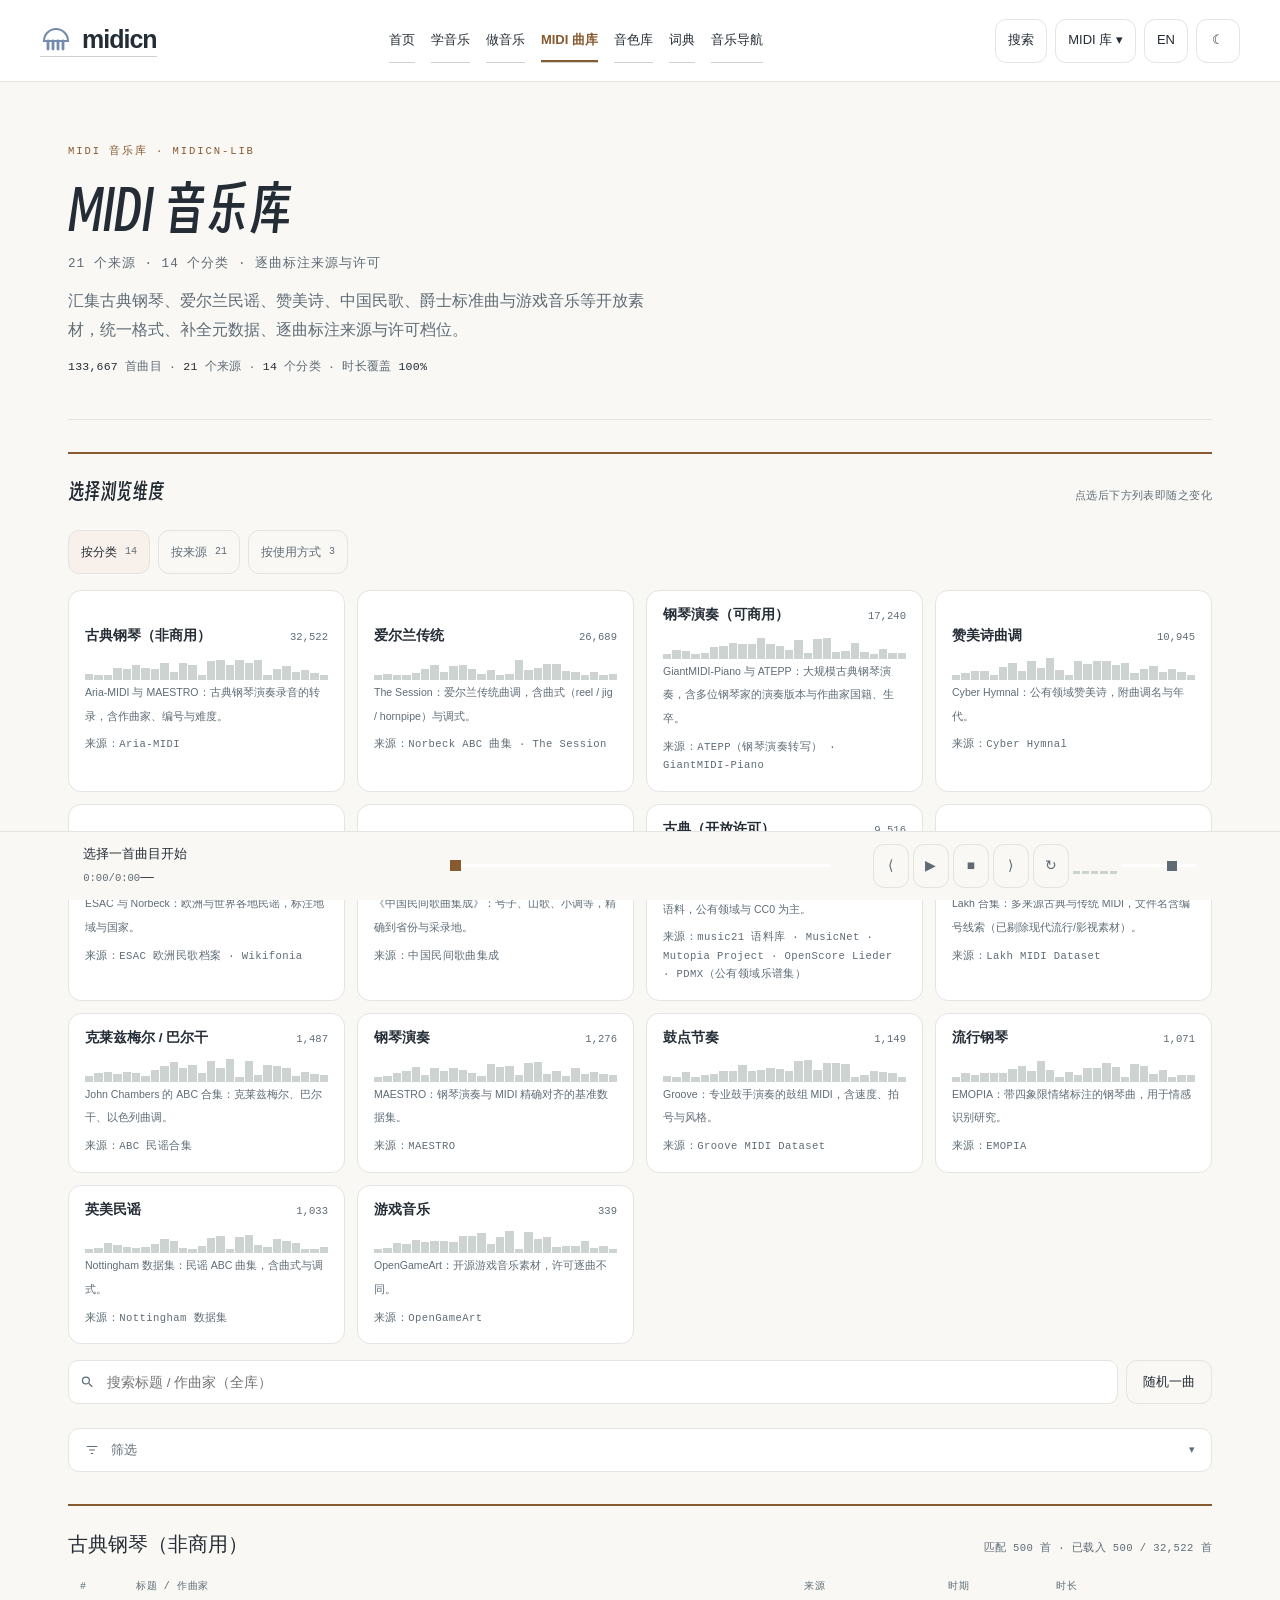
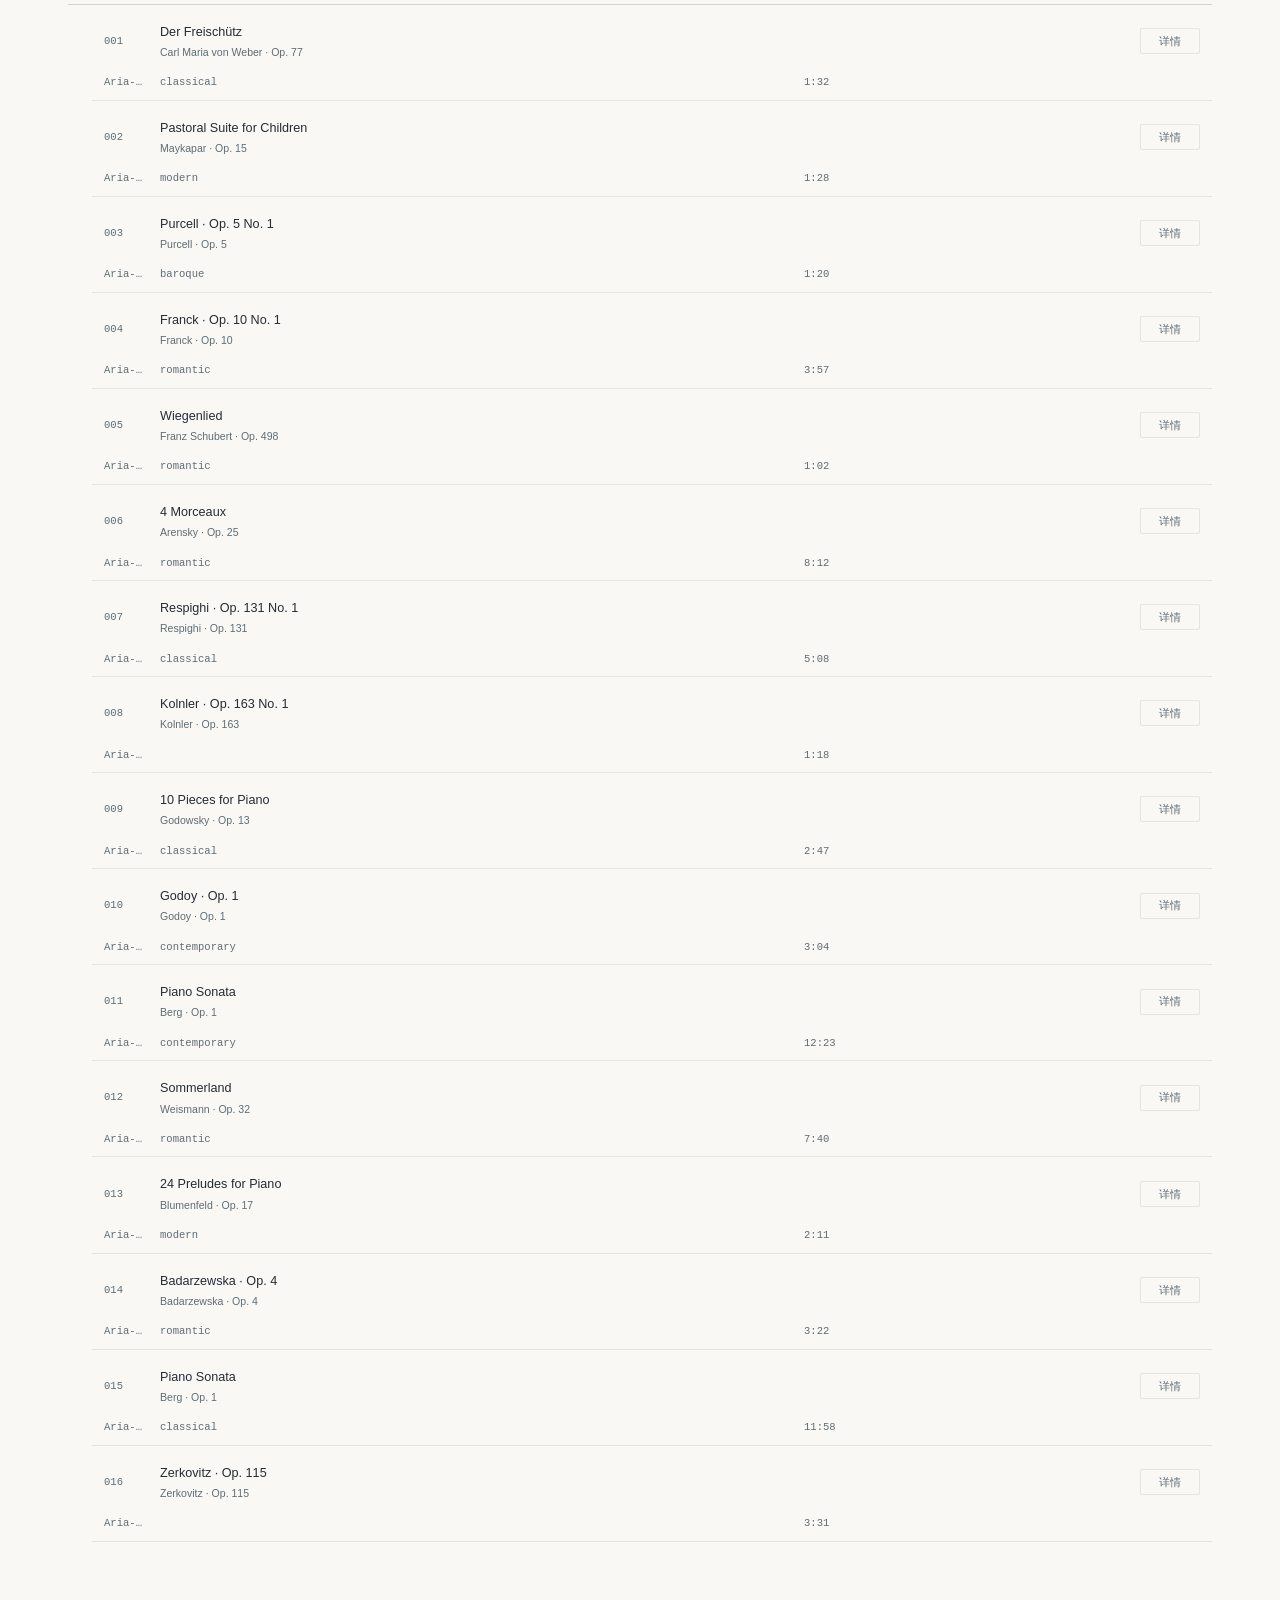
==== commit bbda4948: "Improve music content, unify footer and add responsive footer advertising (core 1.3.0)" ====
--- a/index.html
+++ b/index.html
@@ -6,7 +6,7 @@
 <meta property="og:title" content="midicn-lib · 开放 MIDI 音乐库"><meta property="og:description" content="133,667 首开放许可 MIDI：古典钢琴、民谣、赞美诗、中国民歌等，覆盖 21 个来源、14 个分类，逐曲标注来源与许可。"><meta property="og:type" content="website"><meta property="og:url" content="https://lib.midicn.com/"><meta property="og:site_name" content="midicn · 音乐库"><meta property="og:locale" content="zh_CN"><meta property="og:image" content="https://lib.midicn.com/assets/og.png"><meta name="twitter:card" content="summary_large_image">
 <meta property="og:image:width" content="1200"><meta property="og:image:height" content="630"><meta property="og:image:alt" content="midicn · 音乐库"><meta name="twitter:title" content="midicn-lib · 开放 MIDI 音乐库"><meta name="twitter:description" content="133,667 首开放许可 MIDI：古典钢琴、民谣、赞美诗、中国民歌等，覆盖 21 个来源、14 个分类，逐曲标注来源与许可。"><meta name="twitter:image" content="https://lib.midicn.com/assets/og.png">
 <meta name="theme-color" content="#c28a55"><link rel="manifest" href="manifest.json"><link rel="apple-touch-icon" href="assets/core/icons/icon-192.png"><link rel="icon" href="[data-uri]">
-<script>(()=>{try{const a=document.cookie.split(';').map(x=>x.trim()).filter(x=>x.startsWith('midicn-theme=')).pop();const v=a?a.split('=')[1]:localStorage.getItem('midicn-theme');if(v==='light'||v==='dark')document.documentElement.dataset.theme=v}catch{}})();</script><link rel="preload" as="font" type="font/woff2" href="assets/fonts/p.d5b25648cc.5e1d7d2fd7b6.woff2" crossorigin><style>@font-face{font-family:"Smiley Sans";src:url("assets/fonts/p.d5b25648cc.5e1d7d2fd7b6.woff2") format("woff2");font-display:swap}</style><link rel="stylesheet" href="assets/ui/base.b6d38215e6cf.css"><link rel="stylesheet" href="assets/ui/lib-index.a27218d23d82.css"><script type="application/ld+json">{"@context":"https://schema.org","@type":"WebPage","name":"midicn-lib · 开放 MIDI 音乐库","description":"133,667 首开放许可 MIDI：古典钢琴、民谣、赞美诗、中国民歌等，覆盖 21 个来源、14 个分类，逐曲标注来源与许可。","url":"https://lib.midicn.com/","inLanguage":"zh"}</script></head>
+<script>(()=>{try{const a=document.cookie.split(';').map(x=>x.trim()).filter(x=>x.startsWith('midicn-theme=')).pop();const v=a?a.split('=')[1]:localStorage.getItem('midicn-theme');if(v==='light'||v==='dark')document.documentElement.dataset.theme=v}catch{}})();</script><link rel="preload" as="font" type="font/woff2" href="assets/fonts/p.ed7c61bc55.7cd22eed9b03.woff2" crossorigin><style>@font-face{font-family:"Smiley Sans";src:url("assets/fonts/p.ed7c61bc55.7cd22eed9b03.woff2") format("woff2");font-display:swap}</style><link rel="stylesheet" href="assets/ui/base.1fc49057f680.css"><link rel="stylesheet" href="assets/ui/lib-index.a27218d23d82.css"><script type="application/ld+json">{"@context":"https://schema.org","@type":"WebPage","name":"midicn-lib · 开放 MIDI 音乐库","description":"133,667 首开放许可 MIDI：古典钢琴、民谣、赞美诗、中国民歌等，覆盖 21 个来源、14 个分类，逐曲标注来源与许可。","url":"https://lib.midicn.com/","inLanguage":"zh"}</script></head>
 <body><a class="skip-link" href="#main" data-zh="跳至正文" data-en="Skip to content">跳至正文</a>
 <header class="site-header">
 <a class="site-brand" href="https://home.midicn.com/" data-zh-href="https://home.midicn.com/" data-en-href="https://home.midicn.com/en/" aria-label="midicn"><span class="jf-stack"><svg viewBox="0 0 32 32" width="32" height="32" class="jf jf-idle" aria-hidden="true"><path d="M4 17A12 12 0 0 1 28 17Z" fill="none" stroke="var(--accent)" stroke-width="2.1"/><path d="M8 17V25.0" stroke="var(--accent)" stroke-width="2.8" stroke-linecap="round" fill="none"/><path d="M13 17V25.0" stroke="var(--accent)" stroke-width="2.8" stroke-linecap="round" fill="none"/><path d="M18 17V25.0" stroke="var(--accent)" stroke-width="2.8" stroke-linecap="round" fill="none"/><path d="M23 17V25.0" stroke="var(--accent)" stroke-width="2.8" stroke-linecap="round" fill="none"/></svg></span><b>midicn</b></a>
@@ -16,8 +16,8 @@
 <button id="lang" type="button" data-zh-label="切换语言" data-en-label="Switch language" aria-label="切换语言">EN</button><button id="theme" type="button" aria-label="切换明暗">☾</button></div></header><main id="main" class="doc wide" tabindex="-1">
   <!-- 扉页 -->
   <section class="hero">
-    <p class="kick" data-zh="开放 MIDI 音乐档案 · MIDICN-LIB" data-en="OPEN MIDI ARCHIVE · MIDICN-LIB">开放 MIDI 音乐档案 · MIDICN-LIB</p>
-    <h1 data-zh="开放许可的 MIDI 音乐档案" data-en="An archive of openly licensed MIDI">开放许可的 MIDI 音乐档案<span data-zh="21 个来源 · 14 个分类 · 逐曲标注来源与许可" data-en="21 sources · 14 categories · per-track provenance &amp; licence">21 个来源 · 14 个分类 · 逐曲标注来源与许可</span></h1>
+    <p class="kick" data-zh="MIDI 音乐库 · MIDICN-LIB" data-en="MIDI LIBRARY · MIDICN-LIB">MIDI 音乐库 · MIDICN-LIB</p>
+    <h1 data-zh="MIDI 音乐库" data-en="MIDI music library">MIDI 音乐库<span data-zh="21 个来源 · 14 个分类 · 逐曲标注来源与许可" data-en="21 sources · 14 categories · per-track provenance &amp; licence">21 个来源 · 14 个分类 · 逐曲标注来源与许可</span></h1>
     <p class="lede" id="heroLede"></p>
     <p class="hero-meta" id="heroMeta"></p>
   </section>
@@ -95,5 +95,6 @@
     </div>
   
 </main><p id="midicn-status" role="status" aria-live="polite"></p>
-<div id="player" class="audio-player audio-player-queue" data-backend="library"><div class="pw"><div class="pmeta"><span id="np" class="audio-title" data-zh="选择一首曲目开始" data-en="Choose a track to start">选择一首曲目开始</span><span class="ptime audio-time" id="tcur">0:00</span><span class="ptime">/</span><span class="ptime audio-time" id="ttot">0:00</span><span class="pill" id="sfbadge">—</span></div><input type="range" class="audio-progress" id="prog" min="0" max="1000" value="0" data-zh-label="播放进度" data-en-label="Playback progress" aria-label="播放进度"><div class="pctl"><button type="button" class="audio-control kb-lab-btn" id="prev" data-audio="previous" data-zh-label="上一首" data-en-label="Previous" aria-label="上一首" >⟨</button><button type="button" class="audio-control kb-lab-btn" id="play" data-audio="play" data-zh-label="播放" data-en-label="Play" aria-label="播放" >▶</button><button type="button" class="audio-control kb-lab-btn" id="stop" data-audio="stop" data-zh-label="停止" data-en-label="Stop" aria-label="停止" >■</button><button type="button" class="audio-control kb-lab-btn" id="next" data-audio="next" data-zh-label="下一首" data-en-label="Next" aria-label="下一首" >⟩</button><button type="button" class="audio-control kb-lab-btn" id="loop" data-audio="loop" data-zh-label="循环播放" data-en-label="Loop" aria-label="循环播放" >↻</button><span class="viz" id="viz" aria-hidden="true"><i></i><i></i><i></i><i></i><i></i></span><input type="range" id="vol" min="0" max="100" value="70" data-zh-label="音量" data-en-label="Volume" aria-label="音量"></div></div></div><nav class="site-bottom-nav" aria-label="Mobile navigation"><a href="https://home.midicn.com/" data-zh="首页" data-en="Home" data-zh-href="https://home.midicn.com/" data-en-href="https://home.midicn.com/en/">首页</a><a href="https://home.midicn.com/learn/" data-zh-href="https://home.midicn.com/learn/" data-en-href="https://home.midicn.com/en/learn/" data-zh="学习" data-en="Learn">学习</a><a href="https://home.midicn.com/make/" data-zh-href="https://home.midicn.com/make/" data-en-href="https://home.midicn.com/en/make/" data-zh="制作" data-en="Make">制作</a><a href="https://lib.midicn.com/" data-zh="MIDI库" data-en="MIDI" data-zh-href="https://lib.midicn.com/" data-en-href="https://lib.midicn.com/" aria-current="page">MIDI库</a><a href="https://sf.midicn.com/" data-zh="音色库" data-en="Sounds" data-zh-href="https://sf.midicn.com/" data-en-href="https://sf.midicn.com/">音色库</a><a href="https://nav.midicn.com/" data-zh="导航" data-en="Nav" data-zh-href="https://nav.midicn.com/" data-en-href="https://nav.midicn.com/">导航</a></nav><footer class="site-footer"><div data-locale="zh"><nav aria-label="法律声明"><a href="https://home.midicn.com/legal/data/terms/">条款</a> · <a href="https://home.midicn.com/legal/privacy/">隐私</a> · <a href="https://home.midicn.com/legal/data/disclaimer/">免责</a> · <a href="https://home.midicn.com/legal/data/copyright/">版权</a></nav></div><div data-locale="en" hidden><nav aria-label="Legal"><a href="https://home.midicn.com/en/legal/data/terms/">Terms</a> · <a href="https://home.midicn.com/en/legal/privacy/">Privacy</a> · <a href="https://home.midicn.com/en/legal/data/disclaimer/">Disclaimer</a> · <a href="https://home.midicn.com/en/legal/data/copyright/">Copyright</a></nav></div><div class="page-metadata" hidden aria-hidden="true"><p id="footNote"></p><p id="footLic"></p><p id="footLegal"></p></div><noscript><nav class="no-script-sites" aria-label="All sites"><a href="https://nav.midicn.com/" data-zh="音乐导航" data-en="Directory" data-zh-href="https://nav.midicn.com/" data-en-href="https://nav.midicn.com/">音乐导航</a><a href="https://lib.midicn.com/" data-zh="MIDI 库" data-en="MIDI Library" data-zh-href="https://lib.midicn.com/" data-en-href="https://lib.midicn.com/">MIDI 库</a><a href="https://mid.midicn.com/" data-zh="维度浏览" data-en="Dimensions" data-zh-href="https://mid.midicn.com/" data-en-href="https://mid.midicn.com/">维度浏览</a><a href="https://zip.midicn.com/" data-zh="包下载" data-en="Packs" data-zh-href="https://zip.midicn.com/" data-en-href="https://zip.midicn.com/">包下载</a><a href="https://sf.midicn.com/" data-zh="音色库" data-en="SoundFonts" data-zh-href="https://sf.midicn.com/" data-en-href="https://sf.midicn.com/">音色库</a><a href="https://home.midicn.com/" data-zh="首页" data-en="Home" data-zh-href="https://home.midicn.com/" data-en-href="https://home.midicn.com/en/">首页</a><a href="https://gloss.midicn.com/" data-zh="词典" data-en="Dictionary" data-zh-href="https://gloss.midicn.com/" data-en-href="https://gloss.midicn.com/en/">词典</a><a href="https://hist.midicn.com/" data-zh="音乐史" data-en="Music History" data-zh-href="https://hist.midicn.com/" data-en-href="https://hist.midicn.com/en/">音乐史</a><a href="https://theo.midicn.com/" data-zh="乐理" data-en="Theory" data-zh-href="https://theo.midicn.com/" data-en-href="https://theo.midicn.com/en/">乐理</a><a href="https://inst.midicn.com/" data-zh="乐器" data-en="Instruments" data-zh-href="https://inst.midicn.com/" data-en-href="https://inst.midicn.com/en/">乐器</a><a href="https://prod.midicn.com/" data-zh="音频" data-en="Audio" data-zh-href="https://prod.midicn.com/" data-en-href="https://prod.midicn.com/en/">音频</a><a href="https://ai.midicn.com/" data-zh="AI 做音乐" data-en="AI Music" data-zh-href="https://ai.midicn.com/" data-en-href="https://ai.midicn.com/en/">AI 做音乐</a></nav></noscript></footer>
-<script type="application/json" id="midicn-config">{"site":"lib","core":"1.2.1","locale":"zh","localeMode":"inline","serviceWorker":"sw.js","midiLocator":"data/midi-locator.json","midiOrigins":["https://mid.midicn.com","https://zip.midicn.com","https://lib.midicn.com"],"audioLibraryPlayer":"assets/ui/library-player.265479e77681.js","librarySearchWorker":"assets/ui/library-search-worker.fa9df560cb56.js"}</script><script defer src="assets/ui/runtime.eab9c31673e5.js"></script><script defer src="assets/ui/lib-index.e917453b3f87.js"></script></body></html>
+<div id="player" class="audio-player audio-player-queue" data-backend="library"><div class="pw"><div class="pmeta"><span id="np" class="audio-title" data-zh="选择一首曲目开始" data-en="Choose a track to start">选择一首曲目开始</span><span class="ptime audio-time" id="tcur">0:00</span><span class="ptime">/</span><span class="ptime audio-time" id="ttot">0:00</span><span class="pill" id="sfbadge">—</span></div><input type="range" class="audio-progress" id="prog" min="0" max="1000" value="0" data-zh-label="播放进度" data-en-label="Playback progress" aria-label="播放进度"><div class="pctl"><button type="button" class="audio-control kb-lab-btn" id="prev" data-audio="previous" data-zh-label="上一首" data-en-label="Previous" aria-label="上一首" >⟨</button><button type="button" class="audio-control kb-lab-btn" id="play" data-audio="play" data-zh-label="播放" data-en-label="Play" aria-label="播放" >▶</button><button type="button" class="audio-control kb-lab-btn" id="stop" data-audio="stop" data-zh-label="停止" data-en-label="Stop" aria-label="停止" >■</button><button type="button" class="audio-control kb-lab-btn" id="next" data-audio="next" data-zh-label="下一首" data-en-label="Next" aria-label="下一首" >⟩</button><button type="button" class="audio-control kb-lab-btn" id="loop" data-audio="loop" data-zh-label="循环播放" data-en-label="Loop" aria-label="循环播放" >↻</button><span class="viz" id="viz" aria-hidden="true"><i></i><i></i><i></i><i></i><i></i></span><input type="range" id="vol" min="0" max="100" value="70" data-zh-label="音量" data-en-label="Volume" aria-label="音量"></div></div></div><nav class="site-bottom-nav" aria-label="Mobile navigation"><a href="https://home.midicn.com/" data-zh="首页" data-en="Home" data-zh-href="https://home.midicn.com/" data-en-href="https://home.midicn.com/en/">首页</a><a href="https://home.midicn.com/learn/" data-zh-href="https://home.midicn.com/learn/" data-en-href="https://home.midicn.com/en/learn/" data-zh="学习" data-en="Learn">学习</a><a href="https://home.midicn.com/make/" data-zh-href="https://home.midicn.com/make/" data-en-href="https://home.midicn.com/en/make/" data-zh="制作" data-en="Make">制作</a><a href="https://lib.midicn.com/" data-zh="MIDI库" data-en="MIDI" data-zh-href="https://lib.midicn.com/" data-en-href="https://lib.midicn.com/" aria-current="page">MIDI库</a><a href="https://sf.midicn.com/" data-zh="音色库" data-en="Sounds" data-zh-href="https://sf.midicn.com/" data-en-href="https://sf.midicn.com/">音色库</a><a href="https://nav.midicn.com/" data-zh="导航" data-en="Nav" data-zh-href="https://nav.midicn.com/" data-en-href="https://nav.midicn.com/">导航</a></nav><footer class="site-footer"><div class="footer-ad" data-footer-ad hidden><span class="footer-ad-label" data-zh="广告" data-en="Advertisement">广告</span>
+<ins class="adsbygoogle" style="display:block" data-ad-client="ca-pub-0088997035636558" data-ad-slot="1813332933" data-ad-format="auto" data-full-width-responsive="true"></ins></div><div class="footer-line" data-locale="zh"><a class="footer-brand" href="https://home.midicn.com/">© 2026 midicn</a><nav aria-label="法律声明"><a class="footer-secondary" href="https://home.midicn.com/about/">关于</a><a href="https://home.midicn.com/legal/data/terms/">条款</a><a href="https://home.midicn.com/legal/privacy/">隐私</a><a href="https://home.midicn.com/legal/data/disclaimer/">免责</a><a href="https://home.midicn.com/legal/data/copyright/">版权</a><a class="footer-secondary" href="https://github.com/midicn/home/issues" rel="noopener">反馈</a></nav></div><div class="footer-line" data-locale="en" hidden><a class="footer-brand" href="https://home.midicn.com/en/">© 2026 midicn</a><nav aria-label="Legal"><a class="footer-secondary" href="https://home.midicn.com/en/about/">About</a><a href="https://home.midicn.com/en/legal/data/terms/">Terms</a><a href="https://home.midicn.com/en/legal/privacy/">Privacy</a><a href="https://home.midicn.com/en/legal/data/disclaimer/">Notice</a><a href="https://home.midicn.com/en/legal/data/copyright/">Rights</a><a class="footer-secondary" href="https://github.com/midicn/home/issues" rel="noopener">Feedback</a></nav></div><div class="page-metadata" hidden aria-hidden="true"><p id="footNote"></p><p id="footLic"></p><p id="footLegal"></p></div><noscript><nav class="no-script-sites" aria-label="All sites"><a href="https://nav.midicn.com/" data-zh="音乐导航" data-en="Directory" data-zh-href="https://nav.midicn.com/" data-en-href="https://nav.midicn.com/">音乐导航</a><a href="https://lib.midicn.com/" data-zh="MIDI 库" data-en="MIDI Library" data-zh-href="https://lib.midicn.com/" data-en-href="https://lib.midicn.com/">MIDI 库</a><a href="https://mid.midicn.com/" data-zh="维度浏览" data-en="Dimensions" data-zh-href="https://mid.midicn.com/" data-en-href="https://mid.midicn.com/">维度浏览</a><a href="https://zip.midicn.com/" data-zh="包下载" data-en="Packs" data-zh-href="https://zip.midicn.com/" data-en-href="https://zip.midicn.com/">包下载</a><a href="https://sf.midicn.com/" data-zh="音色库" data-en="SoundFonts" data-zh-href="https://sf.midicn.com/" data-en-href="https://sf.midicn.com/">音色库</a><a href="https://home.midicn.com/" data-zh="首页" data-en="Home" data-zh-href="https://home.midicn.com/" data-en-href="https://home.midicn.com/en/">首页</a><a href="https://gloss.midicn.com/" data-zh="词典" data-en="Dictionary" data-zh-href="https://gloss.midicn.com/" data-en-href="https://gloss.midicn.com/en/">词典</a><a href="https://hist.midicn.com/" data-zh="音乐史" data-en="Music History" data-zh-href="https://hist.midicn.com/" data-en-href="https://hist.midicn.com/en/">音乐史</a><a href="https://theo.midicn.com/" data-zh="乐理" data-en="Theory" data-zh-href="https://theo.midicn.com/" data-en-href="https://theo.midicn.com/en/">乐理</a><a href="https://inst.midicn.com/" data-zh="乐器" data-en="Instruments" data-zh-href="https://inst.midicn.com/" data-en-href="https://inst.midicn.com/en/">乐器</a><a href="https://prod.midicn.com/" data-zh="音频" data-en="Audio" data-zh-href="https://prod.midicn.com/" data-en-href="https://prod.midicn.com/en/">音频</a><a href="https://ai.midicn.com/" data-zh="AI 做音乐" data-en="AI Music" data-zh-href="https://ai.midicn.com/" data-en-href="https://ai.midicn.com/en/">AI 做音乐</a></nav></noscript></footer>
+<script type="application/json" id="midicn-config">{"site":"lib","core":"1.3.0","locale":"zh","localeMode":"inline","serviceWorker":"sw.js","midiLocator":"data/midi-locator.json","midiOrigins":["https://mid.midicn.com","https://zip.midicn.com","https://lib.midicn.com"],"advertising":{"enabled":true,"client":"ca-pub-0088997035636558","slot":"1813332933","host":"lib.midicn.com"},"audioLibraryPlayer":"assets/ui/library-player.265479e77681.js","librarySearchWorker":"assets/ui/library-search-worker.fa9df560cb56.js"}</script><script defer src="assets/ui/runtime.81408745fe46.js"></script><script defer src="assets/ui/lib-index.e917453b3f87.js"></script></body></html>
--- a/assets/ui/base.1fc49057f680.css
+++ b/assets/ui/base.1fc49057f680.css
@@ -0,0 +1 @@
+@layer reset,tokens,base,components,layouts,utilities;@layer base{:root{color-scheme:light dark;--ink:#0B0B0C;--ink:light-dark(#F7F4EE,#0B0B0C);--ink-2:#111113;--ink-2:light-dark(#FFFFFF,#111113);--ink-3:#17171A;--ink-3:light-dark(#F1EDE5,#17171A);--ink-4:#0E0E10;--ink-4:light-dark(#FAF8F4,#0E0E10);--rule:#242427;--rule:light-dark(#D9D3C7,#242427);--rule-2:#343439;--rule-2:light-dark(#BDB5A5,#343439);--paper:#F2EEE6;--paper:light-dark(#16161A,#F2EEE6);--paper-2:#A9A49B;--paper-2:light-dark(#5A564E,#A9A49B);--paper-3:#6E6A64;--paper-3:light-dark(#6E6A64,#807B72);--vermilion:#CE4A32;--vermilion:light-dark(#A93A24,#CE4A32);--gold:#C9A227;--gold:light-dark(#8A6F10,#C9A227);--jade:#5E9E7E;--jade:light-dark(#2F6B50,#5E9E7E);--slate:#7A8AA3;--slate:light-dark(#4C5A70,#7A8AA3);--ok:light-dark(#1B7A4C,#58D48A);--study:light-dark(#1F5FA8,#5A9BD8);--doubt:light-dark(#9A6213,#E8A33D);--warn:light-dark(#C0452A,#FF7A5C);--stop:light-dark(#B32E2E,#E45A5A);--vermilion-soft:rgba(206,74,50,.14);--vermilion-soft:light-dark(rgba(169,58,36,.1),rgba(206,74,50,.14));--vermilion-line:rgba(206,74,50,.45);--vermilion-line:light-dark(rgba(169,58,36,.4),rgba(206,74,50,.45));--gold-soft:rgba(201,162,39,.14);--gold-soft:light-dark(rgba(138,111,16,.1),rgba(201,162,39,.14));--jade-soft:rgba(94,158,126,.14);--jade-soft:light-dark(rgba(47,107,80,.1),rgba(94,158,126,.14));--accent-h:18;--accent-c:.16;--accent:oklch(.58 var(--accent-c) var(--accent-h));--accent:light-dark(oklch(.58 var(--accent-c,.16) var(--accent-h)),oklch(.8 var(--accent-c,.15) var(--accent-h)));--accent-soft:oklch(.58 var(--accent-c,.16) var(--accent-h) / .14);--accent-soft:light-dark(oklch(.58 var(--accent-c,.16) var(--accent-h) / .12),oklch(.8 var(--accent-c,.15) var(--accent-h) / .16));--on-accent:light-dark(#FFF8F4,#1A0A06);--n0:light-dark(#FBF8F1,#08080B);--n1:light-dark(#FFFFFF,#12121A);--n2:light-dark(#F4F0E6,#1A1A25);--n3:light-dark(#E4DECF,#242432);--n4:light-dark(#CFC7B2,#32323F);--n5:light-dark(#B3AA93,#4A4A5A);--n6:light-dark(#8F8875,#6C6C80);--n7:light-dark(#6E6857,#8E8EA3);--n8:light-dark(#524D3F,#B4B4C6);--n9:light-dark(#38342A,#D6D6E2);--n10:light-dark(#211E17,#EFEFE8);--n11:light-dark(#12100B,#F7F6F1);--serif:"Songti SC","Source Han Serif SC","Noto Serif SC",Georgia,"Times New Roman",serif;--sans:-apple-system,BlinkMacSystemFont,"Segoe UI","PingFang SC","Hiragino Sans GB","Microsoft YaHei",Roboto,sans-serif;--mono:ui-monospace,SFMono-Regular,"SF Mono",Menlo,Consolas,monospace;--fs-10:clamp(10px,.62rem,11px);--fs-11:clamp(10.5px,.66rem,11.5px);--fs-12:clamp(11.5px,.72rem,12.5px);--fs-13:clamp(12.5px,.79rem,13.5px);--fs-14:clamp(13.5px,.85rem,14.5px);--fs-16:clamp(15px,.95rem,16.5px);--fs-20:clamp(17px,1.1rem,20px);--fs-26:clamp(20px,1.6vw,26px);--fs-34:clamp(24px,2.6vw,34px);--fs-38:clamp(28px,3.2vw,38px);--fs-46:clamp(28px,4vw,46px);--lh-tight:1.2;--lh-body:1.68;--s1:4px;--s2:8px;--s3:12px;--s4:16px;--s5:24px;--s6:32px;--s7:48px;--s8:64px;--r-1:8px;--r-2:16px;--r-3:26px;--r-full:999px;--r:var(--r-1);--r-lg:var(--r-2);--shadow-1:0 1px 0 light-dark(rgba(90,70,30,.1),rgba(0,0,0,.35)),0 10px 24px -16px oklch(.6 .1 var(--accent-h) / .45);--shadow-2:0 2px 0 light-dark(rgba(90,70,30,.08),rgba(0,0,0,.3)),0 20px 44px -22px oklch(.6 .12 var(--accent-h) / .55);--wrap:min(92vw,1560px);--wrap-wide:var(--wrap);--wrap-read:var(--wrap);--gutter:clamp(var(--s4),2.5vw,var(--s6));--z-hdr:20;--z-play:30;--z-pop:40;--hdr:56px;--play:68px;--tap:44px;--sa-t:env(safe-area-inset-top,0px);--sa-b:env(safe-area-inset-bottom,0px);--sa-l:env(safe-area-inset-left,0px);--sa-r:env(safe-area-inset-right,0px);--t:.15s linear}:root[data-theme=light]{color-scheme:light}:root[data-theme=dark]{color-scheme:dark}@media(prefers-reduced-motion:reduce){:root{--t:.01s}}.jf-t1{stroke:var(--jf-1)}.jf-t2{stroke:var(--jf-2)}.jf-t3{stroke:var(--jf-3)}.jf-t4{stroke:var(--jf-4)}.jf-w1{stroke:var(--jf-1)}.jf-w4{stroke:var(--jf-4)}.jf-dome{fill:var(--jf-dome)}.jf-dome-n{fill:color-mix(in oklab,var(--jf-dome) 22%,var(--n6))}.jf-dome-d{fill:color-mix(in oklab,var(--jf-dome) 12%,var(--n4))}.jf-mute{stroke:color-mix(in oklab,var(--jf-dome) 45%,var(--n6))}.jf-n{stroke:var(--n6)}.jf-n4{stroke:var(--n4)}.jf-doubt{stroke:var(--doubt)}.jf-dim{stroke:var(--jf-dome);stroke-opacity:.55}.jf-stack{display:inline-flex;position:relative;line-height:0;flex:none}.jf-stack .jf{display:none}.jf-stack .jf-idle{display:block}.jf-stack .jf-playing,.jf-stack .jf-loading,.jf-stack .jf-done,.jf-stack .jf-hint{position:absolute;top:0;left:0}:root[data-jf=playing] .jf-stack .jf-idle{visibility:hidden}:root[data-jf=playing] .jf-stack .jf-playing{display:block}:root[data-jf=loading] .jf-stack .jf-idle{visibility:hidden}:root[data-jf=loading] .jf-stack .jf-loading{display:block}:root[data-jf=hint] .jf-stack .jf-idle{visibility:hidden}:root[data-jf=hint] .jf-stack .jf-hint{display:block}:root[data-jf=done] .jf-stack .jf-idle{visibility:hidden}:root[data-jf=done] .jf-stack .jf-done{display:block}@media(prefers-reduced-motion:no-preference){:root[data-jf=playing] .jf-stack .jf-playing path:nth-of-type(odd){animation:jf-swim 1.6s ease-in-out infinite alternate}@keyframes jf-swim{0%{transform:translateY(-.6px)}to{transform:translateY(.6px)}}}*{box-sizing:border-box;margin:0;padding:0}html{-webkit-text-size-adjust:100%;scroll-behavior:smooth}body{background:var(--ink);color:var(--paper);font-family:var(--sans);font-size:var(--fs-14);line-height:var(--lh-body);-webkit-font-smoothing:antialiased;overflow-x:hidden}a{color:inherit;text-decoration:none;border-bottom:1px solid var(--rule-2);transition:border-color var(--t),color var(--t)}a:hover{border-bottom-color:var(--vermilion);color:var(--vermilion)}button,input,select{font:inherit;color:inherit}button{background:none;border:0;cursor:pointer}:focus-visible{outline:2px solid var(--vermilion);outline-offset:2px}img,svg{display:block;max-width:100%}::selection{background:var(--vermilion);color:#fff}code,kbd{font-family:var(--mono);font-size:.9em;background:var(--ink-4);border:1px solid var(--rule);padding:.05em .3em}pre{background:var(--ink-4);border:1px solid var(--rule);padding:var(--s4);overflow-x:auto;font-family:var(--mono);font-size:var(--fs-12);line-height:1.8;margin:var(--s3) 0 var(--s5)}pre code{background:none;border:0;padding:0}h1,h2,h3{font-family:var(--serif);font-weight:600;letter-spacing:.01em;line-height:var(--lh-tight)}h1{font-size:var(--fs-34)}h2{font-size:var(--fs-26)}h3{font-size:var(--fs-16);font-family:var(--sans);font-weight:650;letter-spacing:0}p{color:var(--paper-2);margin-bottom:var(--s3)}strong,b{color:var(--paper);font-weight:650}.lede{font-family:var(--serif);font-size:var(--fs-16);line-height:1.78;color:var(--paper);max-width:100%}.lede em{font-style:normal;color:var(--vermilion)}.meta{font-family:var(--mono);font-size:var(--fs-11);color:var(--paper-3);letter-spacing:.04em}.num{font-family:var(--mono);font-variant-numeric:tabular-nums}.stitle{display:flex;align-items:baseline;gap:var(--s3);flex-wrap:wrap;padding-top:var(--s2);border-top:2px solid var(--vermilion);margin:var(--s5) 0 var(--s3)}.stitle h2{margin:0}.stitle .spacer{margin-left:auto}h1,h2,h3{text-wrap:balance}p,.lede{text-wrap:pretty}.lede{max-width:100%}.nav a,.btn,.axis,.langbtn,.dlchip,.dlmore,.fgrid a,.fgrid h4,.stitle h2,.stitle .meta,.tag,.lic,.pkg .pn,.pkg .pm,.sideitem .si-n,.hero-meta,.hero .kick,.crumbs span,.crumbs a{white-space:nowrap}.nav{flex-wrap:wrap;row-gap:var(--s2)}@media(max-width:1023px){.hbar{flex-wrap:wrap;height:auto;min-height:52px;padding-top:var(--s2);padding-bottom:var(--s2);row-gap:var(--s2)}.nav{margin-left:0;width:100%;order:9;gap:var(--s4)}}.wrap{width:100%;max-width:var(--wrap);margin:0 auto;padding:0 var(--gutter)}.wrap-read{max-width:var(--wrap-read)}body>header{position:sticky;top:0;z-index:var(--z-hdr);background:var(--ink);border-bottom:1px solid var(--rule)}.hbar{max-width:var(--wrap);margin:0 auto;height:var(--hdr);padding:0 var(--gutter);display:flex;align-items:center;gap:var(--s5)}.brand{display:flex;align-items:center;gap:var(--s2);border:0;flex:none}.brand svg{width:22px;height:22px;flex:none}.brand .jf-404 svg{width:32px;height:32px}.brand b{font-family:var(--serif);font-size:var(--fs-16);font-weight:600}.brand i{font-family:var(--mono);font-size:var(--fs-11);font-style:normal;color:var(--paper-3);margin-left:2px}.nav{display:flex;gap:var(--s5);font-size:var(--fs-13);margin-left:auto;flex-wrap:wrap}.nav a{border-bottom:1px solid transparent;padding-bottom:2px;color:var(--paper-2)}.nav a:hover{color:var(--paper);border-bottom-color:var(--rule-2)}.nav a.on{color:var(--paper);border-bottom-color:var(--vermilion)}.iconbtn{width:34px;height:34px;border:1px solid var(--rule);color:var(--paper-2);display:grid;place-items:center;transition:var(--t);flex:none}.iconbtn:hover{border-color:var(--vermilion);color:var(--vermilion)}.iconbtn svg{width:15px;height:15px;fill:currentColor}.langbtn{width:auto;padding:0 var(--s3);font-family:var(--mono);font-size:var(--fs-11)}#theme svg{fill:none;stroke:currentColor}#theme .i-sun{display:none}#theme .i-moon{display:block}@media(prefers-color-scheme:dark){:root:not([data-theme=light]) #theme .i-sun{display:block}:root:not([data-theme=light]) #theme .i-moon{display:none}}:root[data-theme=dark] #theme .i-sun{display:block}:root[data-theme=dark] #theme .i-moon{display:none}:root[data-theme=light] #theme .i-sun{display:none}:root[data-theme=light] #theme .i-moon{display:block}.kb-tabicons{position:absolute;width:0;height:0;overflow:hidden}.panel{border:1px solid var(--rule);background:var(--ink-2)}.panel-hd{display:flex;align-items:center;gap:var(--s3);padding:var(--s3) var(--s4);border-bottom:1px solid var(--rule);font-family:var(--serif);font-size:var(--fs-14)}.panel-bd{padding:var(--s3) var(--s4)}.tile{border:1px solid var(--rule);background:var(--ink-2);padding:var(--s3);transition:border-color var(--t),background var(--t);display:block}.tile:hover{border-color:var(--rule-2);background:var(--ink-3);border-bottom-color:var(--rule-2)}.tile.is-on{border-color:var(--vermilion);background:var(--vermilion-soft)}.dl{display:grid;grid-template-columns:auto minmax(0,1fr);gap:var(--s2) var(--s4);font-size:var(--fs-13)}.dl dt{color:var(--paper-3);white-space:nowrap;font-family:var(--mono);font-size:var(--fs-11);padding-top:2px}.dl dd{margin:0;color:var(--paper);word-break:break-word}table{width:100%;border-collapse:collapse;font-size:var(--fs-13)}th,td{text-align:left;padding:var(--s3);border-bottom:1px solid var(--rule);vertical-align:top}th{font-family:var(--mono);font-size:var(--fs-11);color:var(--paper-3);letter-spacing:.06em;font-weight:500;border-bottom-color:var(--rule-2);white-space:nowrap}td b{font-weight:600}.tw{width:100%;overflow-x:auto;-webkit-overflow-scrolling:touch}.lic{display:inline-flex;align-items:center;gap:var(--s2);font-family:var(--mono);font-size:var(--fs-11);white-space:nowrap;border:1px solid currentColor;padding:1px var(--s2);color:var(--paper-3)}.lic:before{content:"";width:6px;height:6px;background:currentColor;flex:none}.lic.c1{color:var(--jade)}.lic.c2{color:var(--gold)}.lic.c3{color:var(--slate)}.lic.no{color:var(--vermilion)}.lic.plain{border-color:var(--rule);color:var(--paper-3)}.btn{display:inline-flex;align-items:center;justify-content:center;gap:var(--s2);min-height:44px;padding:0 var(--s4);border:1px solid var(--rule-2);background:none;color:var(--paper);font-size:var(--fs-13);transition:var(--t)}.btn:hover{border-color:var(--vermilion);color:var(--vermilion)}.btn.primary{background:var(--vermilion);border-color:var(--vermilion);color:#fff}.btn.primary:hover{filter:brightness(1.08);color:#fff}.btn.ghost{border-color:transparent;color:var(--paper-2);padding:0 var(--s3)}.btn.ghost:hover{border-color:var(--rule);color:var(--paper)}.btn svg{width:14px;height:14px;fill:currentColor}.sig{display:flex;align-items:flex-end;gap:1px;height:24px}.sig i{flex:1;background:var(--rule-2);transition:background var(--t)}.tile:hover .sig i{background:var(--vermilion)}footer{margin-top:var(--s6);border-top:1px solid var(--rule);padding:var(--s4) 0 calc(var(--s4) + var(--sa-b))}.fnote{margin-top:var(--s6);padding-top:var(--s4);border-top:1px solid var(--rule);font-size:var(--fs-11);color:var(--paper-3);line-height:1.9}.fbar{display:flex;align-items:center;gap:var(--s2) var(--s4);flex-wrap:wrap;font-size:var(--fs-12);color:var(--paper-3)}.fbar b{font-family:var(--serif);font-size:var(--fs-13);color:var(--paper);font-weight:600}.fnav{display:flex;gap:var(--s3) var(--s4);flex-wrap:wrap}.fnav a{font-size:var(--fs-12);color:var(--paper-2);border-bottom:0}.fnav a:hover{color:var(--vermilion)}.flic{margin-left:auto;font-family:var(--mono);font-size:var(--fs-11);color:var(--paper-3)}.fnote{margin-top:var(--s3);padding-top:var(--s3);border-top:1px solid var(--rule);display:flex;gap:var(--s2) var(--s5);flex-wrap:wrap;justify-content:space-between;font-family:var(--mono);font-size:var(--fs-11);color:var(--paper-3)}.fnote a{color:var(--paper-3);border-bottom:0}.fnote a:hover{color:var(--vermilion)}.pkgs{display:grid;grid-template-columns:repeat(auto-fill,minmax(268px,1fr));gap:var(--s3)}.pkg{border:1px solid var(--rule);background:var(--ink-2);padding:var(--s4);display:flex;flex-direction:column;gap:var(--s2)}.pkg:hover{border-color:var(--rule-2)}.pkg .pn{font-family:var(--serif);font-size:var(--fs-16)}.pkg .pm{font-family:var(--mono);font-size:var(--fs-11);color:var(--paper-3)}.pkg .pd{font-size:var(--fs-12);color:var(--paper-2);line-height:1.7;flex:1}.pkg .dlbtn{align-self:flex-start;min-height:34px;padding:0 var(--s3);background:var(--vermilion);color:#fff;display:inline-flex;align-items:center;gap:var(--s2);font-size:var(--fs-12);border:0}.pkg .dlbtn:hover{filter:brightness(1.08);color:#fff}.pkg .dlbtn svg{width:13px;height:13px;fill:currentColor}.steps{counter-reset:s;list-style:none}.steps li{counter-increment:s;position:relative;padding-left:var(--s6);margin-bottom:var(--s3);font-size:var(--fs-13);color:var(--paper-2)}.steps li:before{content:counter(s,decimal-leading-zero);position:absolute;left:0;top:.1em;font-family:var(--mono);font-size:var(--fs-11);color:var(--vermilion)}.note{font-size:var(--fs-12);color:var(--paper-3);border-left:2px solid var(--vermilion);padding-left:var(--s3);margin:var(--s3) 0}main.doc.wide{max-width:var(--wrap)}main.doc{width:100%;max-width:var(--wrap);margin:0 auto;padding:var(--s5) var(--gutter) var(--s6)}main.doc h2{margin-top:var(--s4)}main.doc h3{margin-top:var(--s3)}main.doc ul,main.doc ol{margin:var(--s2) 0 var(--s3) var(--s5);color:var(--paper-2)}main.doc li{margin-bottom:var(--s2)}@media(max-width:640px){.hbar{height:52px;gap:var(--s3)}.nav{gap:var(--s3);font-size:var(--fs-12)}.hbar>.brand{min-height:44px}.hbar .kb-lang,.hbar .iconbtn{min-width:44px;min-height:44px}.hbar .kb-lang{display:inline-flex;align-items:center;justify-content:center}h1{font-size:var(--fs-26)}.pkgs{grid-template-columns:1fr}table{font-size:var(--fs-12)}th,td{padding:var(--s2)}}.morebtn{display:inline-flex;align-items:center;justify-content:center;gap:var(--s2);min-height:44px;padding:var(--s2) var(--s5);border:1px solid var(--rule-2);background:none;color:var(--paper);font-size:var(--fs-13);transition:var(--t);max-width:100%;white-space:normal;text-align:center;line-height:1.4}.morebtn:hover{border-color:var(--vermilion);color:var(--vermilion)}@media(max-width:640px){.morebtn{width:100%}}.morewrap{display:flex;justify-content:center;margin:var(--s5) 0}}@layer components{.kb-switch{display:flex;flex-wrap:wrap;gap:2px 4px;align-items:center;margin:0;padding:0;list-style:none;min-width:0}.kb-switch a{display:inline-block;padding:.28em .52em;font-size:var(--fs-12);line-height:1.35;border-radius:2px;text-decoration:none;white-space:nowrap;opacity:.62;transition:opacity .15s,background-color .15s}.kb-switch a:hover{opacity:1;background:color-mix(in srgb,currentColor 12%,transparent)}.kb-switch a[aria-current=page]{opacity:1;font-weight:500;box-shadow:inset 0 -2px 0 var(--accent, currentColor)}.kb-switch .kb-switch-sep{opacity:.22;padding:0 .15em;user-select:none}@media(max-width:1023px){.kb-switch{flex:1 1 100%;order:9;padding-top:var(--s1)}.kb-lang{margin-left:auto}}@media(max-width:640px){.kb-switch{gap:1px 2px}.kb-switch a{font-size:var(--fs-11);padding:.24em .38em;letter-spacing:0}.kb-switch .kb-switch-sep{padding:0 .05em}}.kb-lang{flex:0 0 auto;margin-left:var(--s3);padding:.26em .62em;font-size:var(--fs-12);line-height:1.4;border:1px solid var(--rule-2);border-radius:var(--r);text-decoration:none;opacity:.8;white-space:nowrap;transition:border-color var(--t),opacity var(--t)}.kb-lang:hover{border-color:var(--accent);opacity:1;text-decoration:none}.kb-suffix{opacity:.6;font-weight:400}.kb-suffix:before{content:"\b7";margin:0 .38em;opacity:.5}:root{--jf-1:#FF7C9E;--jf-2:#FF8B6E;--jf-3:#FFAE55;--jf-4:#FFD24E;--jf-dome:#FF8B6E }:root[data-site=home]{--jf-1:light-dark(#F34875,#FF7C9E);--jf-2:light-dark(#F1522B,#FF8B6E);--jf-3:light-dark(#CD710D,#FFAE55);--jf-4:light-dark(#AB830B,#FFD24E);--jf-dome:light-dark(#F1522B,#FF8B6E) }:root[data-site=hist]{--jf-1:light-dark(#B87D0C,#FFC24E);--jf-2:light-dark(#A2861C,#EBCB4E);--jf-3:light-dark(#7C912B,#BBD754);--jf-4:light-dark(#58982D,#8FD95E);--jf-dome:light-dark(#A2861C,#EBCB4E) }:root[data-site=theo]{--jf-1:light-dark(#494AF3,#8B8CFF);--jf-2:light-dark(#2B8CE3,#6FB6F5);--jf-3:light-dark(#2B8CE3,#6FB6F5);--jf-4:light-dark(#494AF3,#8B8CFF);--jf-dome:light-dark(#496FF3,#7E9BFF) }:root[data-site=inst]{--jf-1:light-dark(#69962B,#A6DB5E);--jf-2:light-dark(#319C4F,#6BD98A);--jf-3:light-dark(#29997D,#46D9B4);--jf-4:light-dark(#2996A0,#4CD0DC);--jf-dome:light-dark(#319C4F,#6BD98A) }:root[data-site=prod]{--jf-1:light-dark(#2A9A73,#4ED9A8);--jf-2:light-dark(#2796A6,#4CCDE0);--jf-3:light-dark(#338CE0,#5AA8F0);--jf-4:light-dark(#4960F3,#7A8CFF);--jf-dome:light-dark(#2796A6,#4CCDE0) }:root[data-site=gloss]{--jf-1:light-dark(#7E55E7,#9D7BF5);--jf-2:light-dark(#A05CE0,#B579EE);--jf-3:light-dark(#B762DB,#C778E8);--jf-4:light-dark(#D05AC8,#E074D8);--jf-dome:light-dark(#B762DB,#C778E8) }:root[data-site=ai]{--jf-1:light-dark(#DF51B5,#EE6FC8);--jf-2:light-dark(#F34489,#FF6FA8);--jf-3:light-dark(#F34949,#FF7C7C);--jf-4:light-dark(#DB680E,#FFA45C);--jf-dome:light-dark(#F34489,#FF6FA8) }:root[data-site=lib],:root[data-site=mid],:root[data-site=zip],:root[data-site=sf]{--jf-1:light-dark(#748AAE,#7C93B8);--jf-2:light-dark(#748AAE,#7C93B8);--jf-3:light-dark(#748AAE,#7C93B8);--jf-4:light-dark(#748AAE,#7C93B8);--jf-dome:light-dark(#748AAE,#7C93B8) }:root[data-site]{--accent:var(--jf-dome) }.kb-crumbs{display:flex;flex-wrap:wrap;align-items:center;gap:.3em;font-size:var(--fs-12);opacity:.7;margin:0 0 1.1rem}.kb-crumbs a{text-decoration:none;opacity:.85}.kb-crumbs a:hover{opacity:1;text-decoration:underline}.kb-crumbs .sep{opacity:.35}@media(min-width:1920px){:root{--wrap:min(92vw,1840px) }}@media(min-width:2560px){:root{--wrap:min(88vw,2120px) }}@supports (padding: max(0px)){.hbar{padding-top:var(--sa-t);padding-left:max(var(--gutter),var(--sa-l));padding-right:max(var(--gutter),var(--sa-r))}main.doc{padding-left:max(var(--gutter),var(--sa-l));padding-right:max(var(--gutter),var(--sa-r))}.footwrap{padding-left:max(var(--gutter),var(--sa-l));padding-right:max(var(--gutter),var(--sa-r));padding-bottom:calc(var(--s4) + var(--sa-b) + env(safe-area-inset-bottom,0px))}}header{transition:transform .22s ease}header.is-hidden{transform:translateY(-100%)}@media(min-width:1024px){header.is-hidden{transform:none}}@media(prefers-reduced-motion:reduce){header{transition:none}}a,button,summary,[role=button]{-webkit-tap-highlight-color:transparent;touch-action:manipulation}.kb-switch a:active{opacity:1;background:color-mix(in srgb,currentColor 18%,transparent)}.kb-lang:active{border-color:var(--accent);opacity:1}summary:active{opacity:.75}footer.foot{padding:0}.footwrap{width:100%;max-width:var(--wrap);margin:0 auto;padding:var(--s4) var(--gutter) calc(var(--s4) + var(--sa-b))}.footline{display:flex;flex-wrap:wrap;align-items:center;padding-bottom:var(--s3);margin-bottom:var(--s3);border-bottom:1px solid var(--rule)}.footnote{margin:0;font-size:var(--fs-12);line-height:1.9;color:var(--paper-3);max-width:96ch}.footnote a{color:var(--paper-2);border-bottom:1px solid var(--rule-2)}.footnote a:hover{color:var(--accent)}.footmeta{margin:var(--s3) 0 0;display:flex;flex-wrap:wrap;align-items:baseline;gap:.2em var(--s3);font-size:var(--fs-11);color:var(--paper-3)}.footlinks{display:inline-flex;flex-wrap:wrap;gap:.2em var(--s3)}.footlinks a{color:var(--paper-3);border-bottom:0}.footlinks a:hover{color:var(--accent)}.footcore{font-family:var(--mono);opacity:.72}.footcore:before{content:"\b7";margin-right:.45em;opacity:.6}.kb-toc{font-size:var(--fs-13);border-left:1px solid var(--rule);padding-left:.85rem}.kb-toc a{display:block;padding:.18em 0;text-decoration:none;opacity:.7}.kb-toc a:hover{opacity:1}:root[data-theme=light] .kb-toc{border-left-color:var(--rule)}.kb-tabs{display:none}@media(max-width:640px){:root{--tabs-h:calc(56px + var(--sa-b)) }.kb-switch{display:none}.kb-tabs{display:grid;grid-template-columns:repeat(8,1fr);gap:1px;position:fixed;left:0;right:0;bottom:0;z-index:var(--z-hdr);padding:6px 2px calc(6px + var(--sa-b));background:var(--ink-2);border-top:1px solid var(--rule)}.kb-tabs>a,.kb-tabs summary{display:grid;place-items:center;gap:1px;min-height:var(--tap);border-radius:var(--r-1);font-size:9.5px;line-height:1.1;text-decoration:none;color:var(--paper-2);background:none;border:0;cursor:pointer;font-family:inherit;letter-spacing:0;padding:3px 0}.kb-tabs>a svg{width:16px;height:16px;display:block;flex:none}.kb-tabs>a:hover,.kb-tabs summary:hover{color:var(--paper)}.kb-tabs>a[aria-current=page]{color:var(--accent);font-weight:650}.kb-tabs-more{position:relative}.kb-tabs-more[open]>summary{background:color-mix(in srgb,currentColor 12%,transparent);color:var(--paper)}.kb-tabs-sheet{position:absolute;bottom:calc(100% + var(--s2));left:0;right:0;background:var(--ink-2);border:1px solid var(--rule);border-radius:var(--r-2);padding:var(--s2);display:grid;grid-template-columns:1fr 1fr;gap:2px;max-height:min(56vh,420px);overflow:auto;box-shadow:0 -12px 32px -18px #0009}.kb-tabs-sheet a{display:grid;place-items:center;min-height:var(--tap);border-radius:var(--r-1);font-size:var(--fs-12);color:var(--paper-2);text-decoration:none}.kb-tabs-sheet a:hover{background:color-mix(in srgb,currentColor 12%,transparent);color:var(--paper)}.kb-tabs-sheet a[aria-current=page]{color:var(--accent);font-weight:650}main{padding-bottom:calc(var(--s6) + var(--tabs-h))}}@media(prefers-reduced-motion:reduce){.kb-tabs,.kb-tabs-sheet{transition:none}}}@layer components{html[data-design=v6]{--ink:light-dark(#FFF5E4,#1B1317);--ink-2:light-dark(#FFFCF4,#261A1F);--ink-3:light-dark(#FFE9C9,#33222A);--ink-4:light-dark(#FFF9EE,#2B1D23);--paper:light-dark(#241B17,#FFF3E6);--paper-2:light-dark(#5C4B3F,#C6B3A6);--paper-3:light-dark(#6F5B4A,#A9958A);--rule:light-dark(#D8C7AE,#4A383F);--rule-2:light-dark(#C3AE90,#5C454D);--v6-line:light-dark(#241B17,#FFF3E6);--v6-accent:var(--jf-1,var(--vermilion));--v6-accent-2:var(--jf-3,var(--gold));--v6-display:"Smiley Sans","Songti SC",serif;--v6-r:20px;--v6-shadow:0 5px 0 light-dark(rgba(36,27,23,.88),rgba(0,0,0,.62));--v6-shadow-sm:0 3px 0 light-dark(rgba(36,27,23,.88),rgba(0,0,0,.62));color-scheme:light dark}html[data-design=v6] body{background-color:var(--ink);background-image:radial-gradient(color-mix(in srgb,var(--v6-line) 7%,transparent) 1px,transparent 1.2px),radial-gradient(50% 36% at 86% 4%,color-mix(in srgb,var(--v6-accent) 10%,transparent),transparent 70%),radial-gradient(42% 34% at 4% 96%,color-mix(in srgb,var(--v6-accent-2) 9%,transparent),transparent 70%);background-size:24px 24px,auto,auto}html[data-design=v6] body>header{border-bottom:2px solid var(--v6-line);background:color-mix(in srgb,var(--ink) 92%,transparent)}html[data-design=v6] .brand b{font-family:var(--v6-display);font-size:22px;letter-spacing:.01em}html[data-design=v6] .brand i{font-size:10.5px}html[data-design=v6] .kb-switch a{border-radius:999px;padding:.32em .55em;opacity:.72}html[data-design=v6] .kb-switch a:hover{background:color-mix(in srgb,var(--v6-line) 10%,transparent);opacity:1}html[data-design=v6] .kb-switch a[aria-current=page]{opacity:1;box-shadow:inset 0 -3px 0 var(--v6-accent)}html[data-design=v6] .kb-lang{border:2px solid var(--v6-line);border-radius:999px;padding:5px 10px;font-weight:700;line-height:1.2}html[data-design=v6] .kb-lang:hover{border-bottom-color:var(--v6-line);background:var(--ink-3);color:var(--paper)}html[data-design=v6] .doc-index{padding-top:clamp(28px,4vw,56px)}html[data-design=v6] .v6-hero{display:grid;grid-template-columns:1.05fr .95fr;gap:clamp(20px,4vw,48px);align-items:center;position:relative;margin-bottom:clamp(28px,4vw,52px)}html[data-design=v6] .v6-eyebrow{display:inline-flex;align-items:center;gap:6px;background:var(--ink-3);color:var(--paper);border:2px solid var(--v6-line);border-radius:999px;padding:4px 10px;font-family:var(--mono);font-size:10.5px;letter-spacing:.1em}html[data-design=v6] .doc-index h1{font-family:var(--v6-display);font-size:clamp(48px,7vw,82px);line-height:.98;letter-spacing:-.03em;margin:14px 0;font-weight:400}html[data-design=v6] .v6-actions{display:flex;gap:10px;margin-top:20px;flex-wrap:wrap}html[data-design=v6] .v6-btn{display:inline-flex;align-items:center;gap:7px;padding:11px 18px;border-radius:999px;border:2px solid var(--v6-line);background:var(--ink-2);color:var(--paper);font-size:13px;font-weight:700;box-shadow:var(--v6-shadow-sm);transition:transform .14s,box-shadow .14s,background .14s}html[data-design=v6] .v6-btn:hover{transform:translateY(-2px);box-shadow:0 5px 0 light-dark(rgba(36,27,23,.88),rgba(0,0,0,.62));color:var(--paper)}html[data-design=v6] .v6-btn.primary{background:var(--v6-accent);color:#1b1317;border-color:var(--v6-line)}html[data-design=v6] .v6-hero-art{position:relative;display:grid;place-items:center;min-height:250px}html[data-design=v6] .v6-jf{width:clamp(160px,17vw,230px);height:auto;filter:drop-shadow(0 18px 24px color-mix(in srgb,var(--v6-accent) 30%,transparent))}html[data-design=v6] .v6-bubble{position:absolute;right:0;top:4%;background:var(--ink-2);border:2px solid var(--v6-line);border-radius:18px 18px 18px 5px;padding:8px 12px;font-size:12px;font-weight:700;box-shadow:var(--v6-shadow-sm);transform:rotate(2deg)}html[data-design=v6] .v6-hero-art:before,html[data-design=v6] .v6-hero-art:after{content:"";position:absolute;border-radius:50%;pointer-events:none;background:color-mix(in srgb,var(--v6-accent) 18%,transparent);filter:blur(1px)}html[data-design=v6] .v6-hero-art:before{width:90px;height:90px;left:4%;top:10%}html[data-design=v6] .v6-hero-art:after{width:54px;height:54px;right:10%;bottom:8%;background:color-mix(in srgb,var(--v6-accent-2) 22%,transparent)}@media(prefers-reduced-motion:no-preference){html[data-design=v6] .v6-jf{animation:v6-float 6s ease-in-out infinite}@keyframes v6-float{0%,to{transform:translateY(-4px)}50%{transform:translateY(6px)}}}html[data-design=v6] .kb-ph{font-family:var(--v6-display);font-size:clamp(22px,3vw,30px);letter-spacing:-.01em;margin-top:var(--s5)}html[data-design=v6] .kb-ph:after{content:"";display:block;width:84px;height:7px;margin-top:6px;border-radius:99px;background:var(--v6-accent-2)}html[data-design=v6] .kb-cats{grid-template-columns:repeat(4,1fr);gap:12px}html[data-design=v6] .kb-pcard{position:relative;display:block;overflow:hidden;background:var(--ink-2);border:2px solid var(--v6-line);border-radius:var(--v6-r);padding:13px 13px 11px;box-shadow:var(--v6-shadow);transition:transform .15s,box-shadow .15s}html[data-design=v6] .kb-pcard:after{content:"";position:absolute;right:-20px;bottom:-26px;width:70px;height:70px;border-radius:50%;background:color-mix(in srgb,var(--pc,var(--v6-accent)) 20%,transparent);pointer-events:none}html[data-design=v6] .kb-pcard:hover{transform:translateY(-3px);box-shadow:0 8px 0 light-dark(rgba(36,27,23,.88),rgba(0,0,0,.62))}html[data-design=v6] .kb-pico{display:grid;place-items:center;width:30px;height:30px;border-radius:50%;background:var(--pc,var(--v6-accent));color:#1b1317;border:2px solid var(--v6-line);font-weight:800;font-size:13px;margin-bottom:8px;line-height:1}html[data-design=v6] .kb-pname{font-family:var(--v6-display);font-size:16px;display:flex;align-items:center;gap:8px}html[data-design=v6] .kb-pname i{display:none}html[data-design=v6] .kb-pdesc{display:block;margin-top:6px;font-size:12px;line-height:1.65;color:var(--paper-2)}html[data-design=v6] .kb-cat{margin-top:var(--s6);background:var(--ink-2);border:2px solid var(--v6-line);border-radius:var(--v6-r);padding:var(--s4);box-shadow:var(--v6-shadow)}html[data-design=v6] .kb-cat h2{font-family:var(--v6-display);font-size:22px}html[data-design=v6] .kb-list li{border-bottom:1px dashed var(--rule)}html[data-design=v6] .kb-t{font-weight:700}html[data-design=v6] .doc-article h1{font-family:var(--v6-display);font-size:clamp(38px,5vw,58px);line-height:1.02;letter-spacing:-.02em;font-weight:400}html[data-design=v6] .kb-lead{font-size:15px}html[data-design=v6] .kb-chip{border:2px solid var(--v6-line);border-radius:999px;background:var(--ink-2);padding:4px 10px;box-shadow:var(--v6-shadow-sm);font-size:12px}html[data-design=v6] .kb-tablewrap{border:2px solid var(--v6-line);border-radius:var(--v6-r);overflow:hidden;background:var(--ink-2);box-shadow:var(--v6-shadow)}html[data-design=v6] .kb-tablewrap thead th{background:var(--ink-3);font-family:var(--mono);font-size:11px;letter-spacing:.04em}html[data-design=v6] .kb-tablewrap td{border-bottom:1px dashed var(--rule)}html[data-design=v6] .kb-tablewrap tbody tr:hover{background:var(--ink-3)}html[data-design=v6] .kb-item{border:2px solid var(--v6-line);border-radius:14px;background:var(--ink-2);box-shadow:var(--v6-shadow-sm);padding:10px 12px}html[data-design=v6] .kb-play{background:var(--v6-accent);color:#1b1317;border:2px solid var(--v6-line);box-shadow:var(--v6-shadow-sm)}html[data-design=v6] .kb-play:hover{filter:brightness(1.04)}html[data-design=v6] .kb-why{border-left:5px solid var(--v6-accent);background:var(--ink-3);border-radius:0 12px 12px 0;padding:10px 12px}html[data-design=v6] .kb-note{border-left-color:var(--v6-accent)}html[data-design=v6] .kb-title{font-weight:700}html[data-design=v6] .pbar{border-top:2px solid var(--v6-line);background:var(--ink-2);box-shadow:0 -14px 34px -26px color-mix(in srgb,var(--v6-accent) 55%,transparent)}html[data-design=v6] .kb-tabs{background:var(--ink-2);border-top:2px solid var(--v6-line)}html[data-design=v6] .kb-tabs>a[aria-current=page]{color:var(--paper);font-weight:700;box-shadow:inset 0 3px 0 var(--v6-accent)}html[data-design=v6] .kb-tabs-sheet{background:var(--ink-2);border:2px solid var(--v6-line);border-radius:16px}@media(max-width:900px){html[data-design=v6] .kb-cats{grid-template-columns:repeat(2,1fr)}}@media(max-width:640px){html[data-design=v6] .v6-hero{grid-template-columns:1fr;gap:10px}html[data-design=v6] .v6-hero-art{min-height:180px;order:-1}html[data-design=v6] .v6-jf{width:150px}html[data-design=v6] .v6-bubble{right:6%;top:0}html[data-design=v6] .doc-index h1{font-size:clamp(42px,13vw,58px)}html[data-design=v6] .kb-cats{grid-template-columns:1fr}html[data-design=v6] .kb-cat{padding:var(--s3)}html[data-design=v6] .doc-article h1{font-size:clamp(36px,10vw,46px)}html[data-design=v6] .kb-chip{font-size:11.5px}}html[data-design=v6] .doc-index .v3-hero h1{font-family:var(--serif);font-size:clamp(26px,3.4vw,36px);line-height:1.18;letter-spacing:0;margin:.5rem 0 .7rem}html[data-design=v6]{--ink:light-dark(#FCFBF7,#111319);--ink-2:light-dark(#FFFFFF,#171A22);--ink-3:light-dark(#F1F3F8,#1D212B);--ink-4:light-dark(#E7EAF2,#242935);--paper:light-dark(#12141A,#F2F3F7);--paper-2:light-dark(#4A505F,#B9BECE);--paper-3:light-dark(#6B7286,#8A90A0);--rule:light-dark(#E4E6EC,#262B37);--rule-2:light-dark(#EFF1F6,#1B1F29);--accent:light-dark(#1F4BFF,#6E8BFF);--accent-h:light-dark(#173BD6,#8AA1FF);--accent-soft:light-dark(#EAF0FF,#1C2540);--jade:light-dark(#0E8C7E,#6FF2D6);--gold:light-dark(#97C93D,#C8F169);--r-1:10px;--r-2:14px;--r-3:18px;--nc:var(--accent)}html[data-design=v6] body>header{background:color-mix(in srgb,var(--ink) 86%,transparent);backdrop-filter:saturate(1.3) blur(12px);border-bottom:1px solid var(--rule)}html[data-design=v6] .hbar{height:60px}html[data-design=v6] .brand b{font-family:var(--v6-display);font-size:21px;font-weight:400;letter-spacing:-.01em}html[data-design=v6] .brand i{color:var(--paper-3);font-size:10.5px;letter-spacing:.08em}html[data-design=v6] .brand svg{width:24px;height:24px}html[data-design=v6] .kb-switch{display:flex;align-items:center;gap:2px;margin-left:auto;padding:4px;border-radius:999px;background:var(--ink-3)}html[data-design=v6] .kb-switch a{padding:6px 10px;border-radius:999px;font-size:12.5px;line-height:1;color:var(--paper-2);font-weight:500}html[data-design=v6] .kb-switch a:hover{background:var(--ink-2);color:var(--paper)}html[data-design=v6] .kb-switch a[aria-current=page]{background:var(--accent);color:#fff;font-weight:650}html[data-design=v6] .kb-switch-sep{display:none}html[data-design=v6] .iconbtn{width:36px;height:36px;border-radius:10px;border:1px solid var(--rule);background:var(--ink-2);color:var(--paper-2)}html[data-design=v6] .iconbtn:hover{border-color:var(--accent);color:var(--accent)}html[data-design=v6] .v6-btn{min-height:42px;padding:0 18px;border-radius:12px;font-size:14px;font-weight:550;border:1px solid var(--rule);background:var(--ink-2);color:var(--paper);box-shadow:none;transform:none}html[data-design=v6] .v6-btn:hover{border-color:var(--accent);color:var(--accent);background:var(--ink-2)}html[data-design=v6] .v6-btn.primary{background:var(--accent);border-color:var(--accent);color:#fff;font-weight:650}html[data-design=v6] .v6-btn.primary:hover{background:var(--accent-h);border-color:var(--accent-h);color:#fff}html[data-design=v6] .v3-hero h1,html[data-design=v6] .doc-index .v3-hero h1{font-family:var(--v6-display);font-weight:400;letter-spacing:-.012em;font-size:clamp(34px,4.4vw,48px);line-height:1.08;max-width:20ch}html[data-design=v6] .v3-eyebrow{color:var(--accent);letter-spacing:.14em}html[data-design=v6] .v3-hero .v3-lead{color:var(--paper-2);font-size:16px}html[data-design=v6] .v3-card,html[data-design=v6] .v3-libcard{background:var(--ink-2);border:1px solid var(--rule);border-radius:14px;box-shadow:none;transform:none}html[data-design=v6] .v3-card:hover,html[data-design=v6] .v3-libcard:hover{border-color:var(--accent);transform:translateY(-2px);box-shadow:0 10px 28px color-mix(in srgb,var(--accent) 10%,transparent)}html[data-design=v6] .v3-card .v3-ico{width:36px;height:36px;border:0;border-radius:10px;background:var(--accent-soft);color:var(--accent);font-family:var(--sans);font-weight:700}html[data-design=v6] .v3-card:nth-child(3n+2) .v3-ico{background:color-mix(in srgb,var(--gold) 22%,var(--ink-2));color:var(--jade)}html[data-design=v6] .v3-card:nth-child(3n) .v3-ico{background:color-mix(in srgb,#E4572E 12%,var(--ink-2));color:#c4432b}html[data-design=v6] .v3-card em,html[data-design=v6] .v3-step span,html[data-design=v6] .v3-libcard span{color:var(--paper-2)}html[data-design=v6] .v3-card .v3-go{color:var(--accent);font-weight:600}html[data-design=v6] .v3-step{background:var(--ink-2);border:1px solid var(--rule);border-radius:12px;box-shadow:none}html[data-design=v6] .v3-step .v3-num{color:var(--accent);font-family:var(--v6-display)}html[data-design=v6] .v3-chip{border:1px solid var(--rule);border-radius:999px;background:var(--ink-3);color:var(--paper-2);padding:.55rem .9rem}html[data-design=v6] .v3-chip:hover{border-color:var(--accent);color:var(--accent);background:var(--ink-2)}html[data-design=v6] .v3-quiz-cta a{border:1px solid var(--rule);border-radius:14px;background:var(--accent-soft)}html[data-design=v6] .v3-quiz-cta a:hover{border-color:var(--accent)}html[data-design=v6] .v3-libcard .v3-num{font-family:var(--v6-display);color:var(--paper)}html[data-design=v6] .kb-head h1,html[data-design=v6] .doc-article h1{font-family:var(--v6-display);font-weight:400;letter-spacing:-.01em;line-height:1.1}html[data-design=v6] .kb-lead{color:var(--paper-2)}html[data-design=v6] .kb-dossier{background:var(--ink-3);border:1px solid var(--rule);border-radius:12px;padding:14px 16px}html[data-design=v6] .kb-dossier h2{color:var(--paper-3);letter-spacing:.12em}html[data-design=v6] .kb-dossier dt{color:var(--paper-3)}html[data-design=v6] .kb-dossier dd{color:var(--paper)}html[data-design=v6] .kb-chip{border:1px solid var(--rule);border-radius:999px;background:var(--ink-3);color:var(--paper-2)}html[data-design=v6] .kb-chip:hover{border-color:var(--accent);color:var(--accent)}html[data-design=v6] .kb-play,html[data-design=v6] .player .play{background:var(--paper);color:var(--ink)}html[data-design=v6] .kb-sources{border-top:1px solid var(--rule)}html[data-design=v6] .kb-pcard{background:var(--ink-2);border:1px solid var(--rule);border-radius:14px;box-shadow:none}html[data-design=v6] .kb-pcard:hover{border-color:var(--accent);background:var(--ink-2)}html[data-design=v6] .kb-pico{background:var(--accent-soft);color:var(--accent)}html[data-design=v6] body>footer.foot{margin-top:var(--s7);background:var(--ink-3);border-top:1px solid var(--rule);padding:22px 0 calc(22px + var(--sa-b));color:var(--paper-2)}html[data-design=v6] .foot .footline a{color:var(--paper-2);font-size:12.5px}html[data-design=v6] .foot .footline a:hover{color:var(--accent)}html[data-design=v6] .foot .fnote,html[data-design=v6] .fnote{color:var(--paper-3);font-size:11.5px;line-height:1.85}html[data-design=v6] .fbar b{font-family:var(--v6-display);font-weight:400}@media(prefers-reduced-motion:reduce){html[data-design=v6] .v3-card:hover,html[data-design=v6] .v3-libcard:hover{transform:none}}html[data-design=v6] .kb-lang{height:36px;padding:0 10px;border:1px solid var(--rule);border-radius:10px;background:var(--ink-2);color:var(--paper-2);display:inline-flex;align-items:center}@media(max-width:1180px){html[data-design=v6] .hbar .kb-switch{display:none}}html[data-design=v6] .hbar{gap:10px}html[data-design=v6] .hbar .kb-switch{display:flex;align-items:center;gap:6px;margin-left:auto;padding:0;background:none}html[data-design=v6] .hbar .kb-navbtn{display:inline-flex;align-items:center;gap:6px;height:36px;padding:0 12px;border:1px solid var(--rule);border-radius:10px;background:var(--ink-2);color:var(--paper-2);font-size:12.5px;font-weight:550;text-decoration:none;transition:transform .15s ease,border-color .15s ease,background .15s ease}html[data-design=v6] .hbar .kb-navbtn svg{width:15px;height:15px;fill:currentColor;color:var(--nc)}html[data-design=v6] .hbar .kb-navbtn:hover{transform:translateY(-1px);border-color:var(--nc);color:var(--paper);background:color-mix(in srgb,var(--nc) 9%,var(--ink-2))}html[data-design=v6] .hbar .kb-navbtn[aria-current=page]{background:var(--nc);border-color:var(--nc);color:#fff}html[data-design=v6] .hbar .kb-navbtn[aria-current=page] svg{color:#fff}html[data-design=v6] .navmenu-btn{display:none;align-items:center;gap:6px;height:36px;padding:0 12px;border:1px solid var(--rule);border-radius:10px;background:var(--ink-2);color:var(--paper-2);font:inherit;font-size:12.5px;cursor:pointer}html[data-design=v6] .navmenu-btn svg{width:16px;height:16px;fill:currentColor}html[data-design=v6] .navmenu-panel{position:absolute;left:var(--gutter);right:var(--gutter);top:calc(100% - 4px);z-index:calc(var(--z-hdr) + 1);padding:10px;border:1px solid var(--rule);border-radius:14px;background:var(--ink-2);box-shadow:0 18px 44px #0a0f1e2e;display:grid;grid-template-columns:repeat(3,minmax(0,1fr));gap:6px}html[data-design=v6] .navmenu-panel[hidden]{display:none}html[data-design=v6] .navmenu-panel a{display:flex;align-items:center;gap:8px;min-height:42px;padding:0 10px;border-radius:10px;color:var(--paper-2);text-decoration:none;font-size:13px}html[data-design=v6] .navmenu-panel a svg{width:16px;height:16px;fill:currentColor;color:var(--nc)}html[data-design=v6] .navmenu-panel a:hover{background:var(--ink-3);color:var(--paper)}html[data-design=v6] .navmenu-panel a[aria-current=page]{background:color-mix(in srgb,var(--nc) 14%,var(--ink-2));color:var(--paper);font-weight:650}@media(min-width:1181px){html[data-design=v6] .navmenu-btn,html[data-design=v6] .navmenu-panel{display:none}}@media(max-width:640px){html[data-design=v6] .kb-tabs{grid-template-columns:repeat(8,1fr);gap:1px;padding:6px 4px calc(6px + var(--sa-b));background:color-mix(in srgb,var(--ink-2) 92%,transparent);backdrop-filter:saturate(1.2) blur(12px);border-top:1px solid var(--rule)}html[data-design=v6] .kb-tabs>a,html[data-design=v6] .kb-tabs>details>summary{display:grid;place-items:center;gap:2px;font-size:9.5px;font-weight:550;color:var(--paper-3);border-radius:12px;padding:4px 0}html[data-design=v6] .kb-tabs>a svg,html[data-design=v6] .kb-tabs>details>summary svg{width:18px;height:18px;fill:currentColor;color:var(--nc)}html[data-design=v6] .kb-tabs>a[aria-current=page]{color:var(--nc);background:color-mix(in srgb,var(--nc) 14%,transparent)}html[data-design=v6] .kb-tabs>details>summary{cursor:pointer;list-style:none}html[data-design=v6] .kb-tabs>details>summary::-webkit-details-marker{display:none}html[data-design=v6] .kb-tabs-sheet{grid-template-columns:1fr 1fr;gap:4px;padding:8px;border-radius:14px}html[data-design=v6] .kb-sheet-a{display:flex;align-items:center;gap:8px;justify-content:flex-start;padding:0 10px;border-radius:10px;font-size:13px;color:var(--paper-2)}html[data-design=v6] .kb-sheet-a svg{width:17px;height:17px;fill:currentColor;color:var(--nc)}html[data-design=v6] .kb-sheet-a[aria-current=page]{background:color-mix(in srgb,var(--nc) 14%,transparent);color:var(--paper);font-weight:650}}html[data-design=v6] .kb-tabs svg,html[data-design=v6] .kb-tabs svg use,html[data-design=v6] .kb-tabicons{fill:currentColor}html[data-design=v6] footer .kb-navbtn{display:inline;padding:0;border:0;background:none;box-shadow:none;color:var(--paper-2);font-size:12.5px;border-radius:0}html[data-design=v6] footer .kb-navbtn svg{display:none}html[data-design=v6] footer .kb-navbtn:hover{color:var(--accent);background:none;transform:none}html[data-design=v6] footer .kb-navbtn[aria-current=page]{color:var(--paper);font-weight:650;background:none}html[data-design=v6] .hbar .kb-lang{display:inline-flex}html[data-design=v6] .kb-lang{height:34px;min-width:46px;padding:0 12px;border-radius:999px;border:1px solid var(--rule);background:var(--ink-2);color:var(--paper-2);font-family:var(--mono);font-size:12px;font-weight:600;letter-spacing:.06em;display:inline-flex;align-items:center;justify-content:center;text-decoration:none}html[data-design=v6] .kb-lang:hover{border-color:var(--accent);color:var(--accent);background:color-mix(in srgb,var(--accent) 8%,var(--ink-2))}html[data-design=v6] .navmenu-btn{width:36px;padding:0;justify-content:center}html[data-design=v6] .navmenu-btn svg{width:18px;height:18px}html[data-design=v6] .doc{padding-top:var(--s4)}html[data-design=v6] .doc-article .kb-crumbs{margin:0 0 4px;font-size:11.5px;color:var(--paper-3)}html[data-design=v6] .doc-article .kb-head{margin:0 0 var(--s4)}html[data-design=v6] .doc-article .kb-head h1{font-size:clamp(25px,3vw,33px);line-height:1.2;margin:0 0 6px;letter-spacing:-.012em}html[data-design=v6] .doc-article .kb-lead{font-size:var(--fs-16);line-height:1.65;margin:0;color:var(--paper-2)}@media(max-width:640px){html[data-design=v6] .hbar{height:56px;gap:8px}html[data-design=v6] .brand b{font-size:19px}html[data-design=v6] .kb-lang{display:inline-flex;height:34px;min-width:42px;padding:0 9px}html[data-design=v6] .iconbtn,html[data-design=v6] .navmenu-btn{width:34px;height:34px}html[data-design=v6] .doc-article .kb-head h1{font-size:clamp(24px,6vw,30px)}}@media(min-width:1181px){html[data-design=v6] .navmenu-btn,html[data-design=v6] .navmenu-panel{display:none}}@media(max-width:1180px){html[data-design=v6] .hbar .kb-switch{display:none}html[data-design=v6] .navmenu-btn{display:inline-flex;align-items:center;justify-content:center}html[data-design=v6] .navmenu-panel{grid-template-columns:1fr 1fr}}@media(max-width:640px){html[data-design=v6] .hbar .kb-lang{display:inline-flex}html[data-design=v6] .hbar{height:56px;gap:8px}html[data-design=v6] .navmenu-panel{grid-template-columns:1fr 1fr}}}@layer layouts{html[data-ui=clean][data-theme=light]{color-scheme:light}html[data-ui=clean][data-theme=dark]{color-scheme:dark}html[data-ui=clean]{--ink:light-dark(#f9f8f4,#151b24);--ink-2:light-dark(#fff,#1e2633);--ink-3:light-dark(#f1f2ed,#293240);--ink-4:var(--ink-2);--paper:light-dark(#242c35,#f0f2f2);--paper-2:light-dark(#5f6c76,#b0bbc6);--paper-3:light-dark(#5f6c76,#b0bbc6);--rule:light-dark(#e2e5e1,#3b4553);--rule-2:light-dark(#ccd3d1,#58616c);--v6-line:var(--rule);--vermilion:light-dark(var(--site-text),var(--site-accent));--vermilion-soft:color-mix(in srgb,var(--site-accent) 12%,var(--ink-2));--v6-accent:var(--site-accent);--jf-1:var(--site-accent);--r1:8px;--r2:13px;--r3:18px;--v6-display:"Smiley Sans","Microsoft YaHei UI",sans-serif;--sans:"Segoe UI","Microsoft YaHei UI",sans-serif;--serif:var(--sans);--body:var(--sans);--shadow:none;--v6-shadow:none;scroll-padding-top:100px}html[data-ui=clean] body{background:var(--ink);color:var(--paper);font-family:var(--sans);line-height:1.75;margin:0}html[data-ui=clean] body:before,html[data-ui=clean] body:after{display:none!important}html[data-ui=clean] body{background-image:none}html[data-ui=clean] :is(h1,h2,h3,.kb-pname){font-family:var(--v6-display);letter-spacing:0;font-weight:400;color:var(--paper)}html[data-ui=clean] h1{font-size:clamp(32px,4.2vw,56px);line-height:1.25;text-wrap:balance}html[data-ui=clean] h2{line-height:1.35}html[data-ui=clean] :is(p,li,td){overflow-wrap:break-word}html[data-ui=clean] h3,html[data-ui=clean][data-page=track-detail] h1{font-family:var(--sans);font-weight:600}html[data-ui=clean] a{color:inherit;text-decoration-thickness:1px;text-underline-offset:4px}html[data-ui=clean] :is(button,a,input,select,textarea):focus-visible{outline:3px solid var(--vermilion);outline-offset:3px}.skip-link{position:fixed;left:18px;top:-80px;z-index:1000;padding:10px 18px;background:var(--ink-2);border:2px solid var(--vermilion);border-radius:8px}.skip-link:focus{top:12px}html[data-ui=clean] .site-header{display:flex;align-items:center;gap:16px;min-height:82px;padding:15px max(24px,calc((100vw - 1200px)/2));border-bottom:1px solid var(--rule);background:var(--ink-2);position:relative;z-index:50;box-shadow:none}.site-brand{display:flex;gap:10px;align-items:center;text-decoration:none;flex-shrink:0}.site-brand b{font:700 25px/1.1 var(--sans);letter-spacing:-1px}.site-brand small{display:block;color:var(--paper-2);font:11px/1.6 var(--sans);letter-spacing:0;margin-top:5px}.site-brand .jf-stack{display:flex;width:32px;height:32px}.site-brand svg{width:32px;height:32px}.site-task-nav{margin:auto;display:flex;gap:clamp(10px,1.25vw,18px);align-items:center}.site-task-nav a{text-decoration:none;color:var(--paper-2);font-size:13px;min-height:44px;display:inline-flex;align-items:center;white-space:nowrap}.site-task-nav a:hover{color:var(--vermilion)}.site-actions{display:flex;align-items:center;gap:8px}.site-actions :is(a,button){display:inline-flex;align-items:center;justify-content:center;border:1px solid var(--rule);background:var(--ink-2);border-radius:11px;min-width:44px;min-height:44px;padding:7px 12px;font-size:13px;text-decoration:none;color:var(--paper)}.site-task-nav a[aria-current=page]{color:var(--vermilion);font-weight:600;box-shadow:inset 0 -2px var(--vermilion)}.site-switcher{position:relative}.site-menu{position:absolute;right:0;top:calc(100% + 10px);width:310px;max-width:calc(100vw - 30px);padding:10px;display:grid;grid-template-columns:1fr 1fr;gap:4px;border:1px solid var(--rule);border-radius:13px;background:var(--ink-2);z-index:100}.site-menu[hidden]{display:none}.site-menu a{justify-content:flex-start;border:0;gap:8px}.site-menu a[aria-current=page]{background:var(--vermilion-soft);color:var(--vermilion)}.site-dot{width:7px;height:7px;flex-shrink:0;background:var(--dot);border-radius:50%}html[data-ui=clean] .doc{max-width:1200px;margin:auto;padding:38px 28px 60px;min-height:55vh}html[data-ui=clean] .doc-article{max-width:1140px;gap:48px}html[data-ui=clean] .kb-body{max-width:760px;min-width:0}html[data-ui=clean] .kb-aside{border-color:var(--rule);font-size:13px}html[data-ui=clean] .kb-crumbs{font-size:12px;color:var(--paper-2);margin-bottom:22px}html[data-ui=clean] :is(.kb-lead,.lede,.lead,.v3-lead){color:var(--paper-2);font-family:var(--sans);font-size:16px;line-height:1.8;max-width:65ch}html[data-ui=clean] :is(.kb-pcard,.v3-card,.tile,.panel,.card,.kb-cat,.v6-step,.v6-tool,.v6-scenario){border:1px solid var(--rule);border-radius:13px;background:var(--ink-2);box-shadow:none;transform:none}html[data-ui=clean] :is(.kb-pcard,.v3-card,.tile,.card):hover{border-color:color-mix(in srgb,var(--site-accent) 55%,var(--rule));box-shadow:none;transform:translateY(-2px)}html[data-ui=clean] :is(.kb-pgrid,.v3-cards){gap:18px}.v3-card em{color:var(--paper-2)}html[data-ui=clean] .v3-hero{background:none;border:0;box-shadow:none;padding:24px 0 38px;position:relative;min-height:230px}html[data-ui=clean] .v3-hero:before,html[data-ui=clean] .v3-hero:after{display:none}html[data-ui=clean] :is(.v3-ico,.kb-pico){border:0;border-radius:12px;box-shadow:none;background:var(--vermilion-soft);color:var(--vermilion)}html[data-ui=clean] :is(.kb-cat,.v3-needs,.v3-ladder,.v3-scenes,.v3-paths){margin-top:30px;padding:24px}html[data-ui=clean] :is(.hero,.kb-site-hero){background:none;box-shadow:none;border:0;border-bottom:1px solid var(--rule);border-radius:0;padding:22px 0 30px}html[data-ui=clean] :is(.btn,.v6-btn,.kb-lab-btn,.axis,.filter-chip,.chip,.ftoggle){border:1px solid var(--rule);border-radius:11px;box-shadow:none;min-height:44px;transition:background .15s,border-color .15s}html[data-ui=clean] :is(.btn,.v6-btn).primary{background:var(--vermilion);border-color:var(--vermilion);color:light-dark(#fff,#151b24)}html[data-ui=clean] :is(.kb-list li,.row,.definition){border-color:var(--rule);box-shadow:none}html[data-ui=clean] :is(input,select,textarea){border-radius:10px;max-width:100%;color:var(--paper);background:var(--ink-2);border-color:var(--rule)}html[data-ui=clean] :is(.pbar,.player,.playerbar){background:var(--ink-2);border-top:1px solid var(--rule);box-shadow:none}.site-footer{margin-top:16px;padding:4px max(16px,calc((100vw - 1200px)/2));border-top:1px solid var(--rule);color:var(--paper-2);font-size:11px;background:var(--ink)}.site-footer nav{display:flex;align-items:center;justify-content:center;flex-wrap:nowrap;gap:clamp(10px,2vw,24px);white-space:nowrap}.site-footer a{min-height:44px;display:inline-flex;align-items:center}.site-footer [hidden]{display:none!important}.site-bottom-nav{display:none}.site-hero-mark{float:right;width:170px;height:170px;margin:0 25px 20px 30px;background:color-mix(in srgb,var(--site-accent) 7%,transparent);border-radius:50%;display:grid;place-items:center}.site-hero-mark svg{width:130px;height:130px}.site-footer .no-script-sites{flex-wrap:wrap;white-space:normal}@media(max-width:850px){.site-task-nav{gap:12px}.site-brand small{display:none}html[data-ui=clean] .site-header{padding:14px 22px;gap:15px}.site-actions{gap:5px}.site-actions :is(a,button){padding:7px 9px}.site-hero-mark{width:140px;height:140px}}@media(max-width:1020px){.site-task-nav{display:none}html[data-ui=clean] body{padding-bottom:calc(53px + env(safe-area-inset-bottom))}.site-bottom-nav{display:grid;grid-template-columns:repeat(6,minmax(0,1fr));align-items:center;position:fixed;bottom:0;left:0;right:0;z-index:80;border-top:1px solid var(--rule);background:var(--ink-2);padding:4px 2px calc(4px + env(safe-area-inset-bottom))}.site-bottom-nav a{display:flex;align-items:center;justify-content:center;min-width:0;min-height:44px;text-decoration:none;font-size:12px;color:var(--paper-2);white-space:nowrap}.site-bottom-nav a[aria-current=page]{color:var(--vermilion);font-weight:600;background:var(--vermilion-soft);border-radius:8px}html[data-ui=clean] .pbar{bottom:calc(53px + env(safe-area-inset-bottom))}}@media(max-width:650px){html[data-ui=clean]{scroll-padding-top:75px}.site-task-nav,.site-brand small,.site-search-label{display:none}html[data-ui=clean] .site-header{min-height:70px;padding:12px 16px;gap:8px;justify-content:space-between}.site-brand b{font-size:23px}.site-actions{gap:5px}.site-actions :is(a,button){padding:7px 9px;min-width:44px}.site-switcher>button{font-size:0}.site-switcher>button:after{content:"\2637";font-size:20px}.site-brand svg{width:28px;height:28px}html[data-ui=clean] .doc{padding:24px 20px 40px}html[data-ui=clean] .doc-article{display:block}html[data-ui=clean] .kb-body{width:100%}html[data-ui=clean] h1{font-size:34px}html[data-ui=clean] :is(.kb-cat,.v3-needs,.v3-ladder,.v3-scenes,.v3-paths){padding:18px;margin-top:24px}html[data-ui=clean] .kb-pgrid{grid-template-columns:1fr}.site-hero-mark{display:none}.site-footer{padding:4px 16px}.site-menu{right:0}}@media(max-width:360px){.site-actions .site-search{display:none!important}}@media(prefers-reduced-motion:reduce){html[data-ui=clean] *,html[data-ui=clean] :before,html[data-ui=clean] :after{animation:none!important;transition:none!important;scroll-behavior:auto!important}}.site-footer .footer-line{display:flex;align-items:center;justify-content:center;gap:clamp(12px,2vw,28px);min-width:0;white-space:nowrap;font-size:12px}.site-footer .footer-brand{flex:none;text-decoration:none;font-weight:600;color:var(--paper-2)}.site-footer .footer-line nav{gap:clamp(8px,1.4vw,20px);min-width:0}.site-footer .footer-line nav a{text-decoration:none}.site-footer .footer-line a:hover{color:var(--vermilion)}.site-footer .footer-ad{width:100%;max-width:1200px;margin:18px auto 12px;min-height:112px;text-align:center}.site-footer .footer-ad-label{display:block;margin-bottom:6px;color:var(--paper-3);font-size:10px;letter-spacing:.04em}.site-footer .adsbygoogle{display:block;width:100%;min-width:0;min-height:100px}.site-footer .footer-ad:has(ins[data-ad-status=unfilled]){display:none}@media(max-width:650px){.site-footer .footer-line{justify-content:space-between;gap:10px;font-size:11px}.site-footer .footer-line nav{gap:clamp(6px,2vw,12px)}.site-footer .footer-secondary{display:none!important}.site-footer .footer-ad,.site-footer .adsbygoogle{min-height:250px}}}
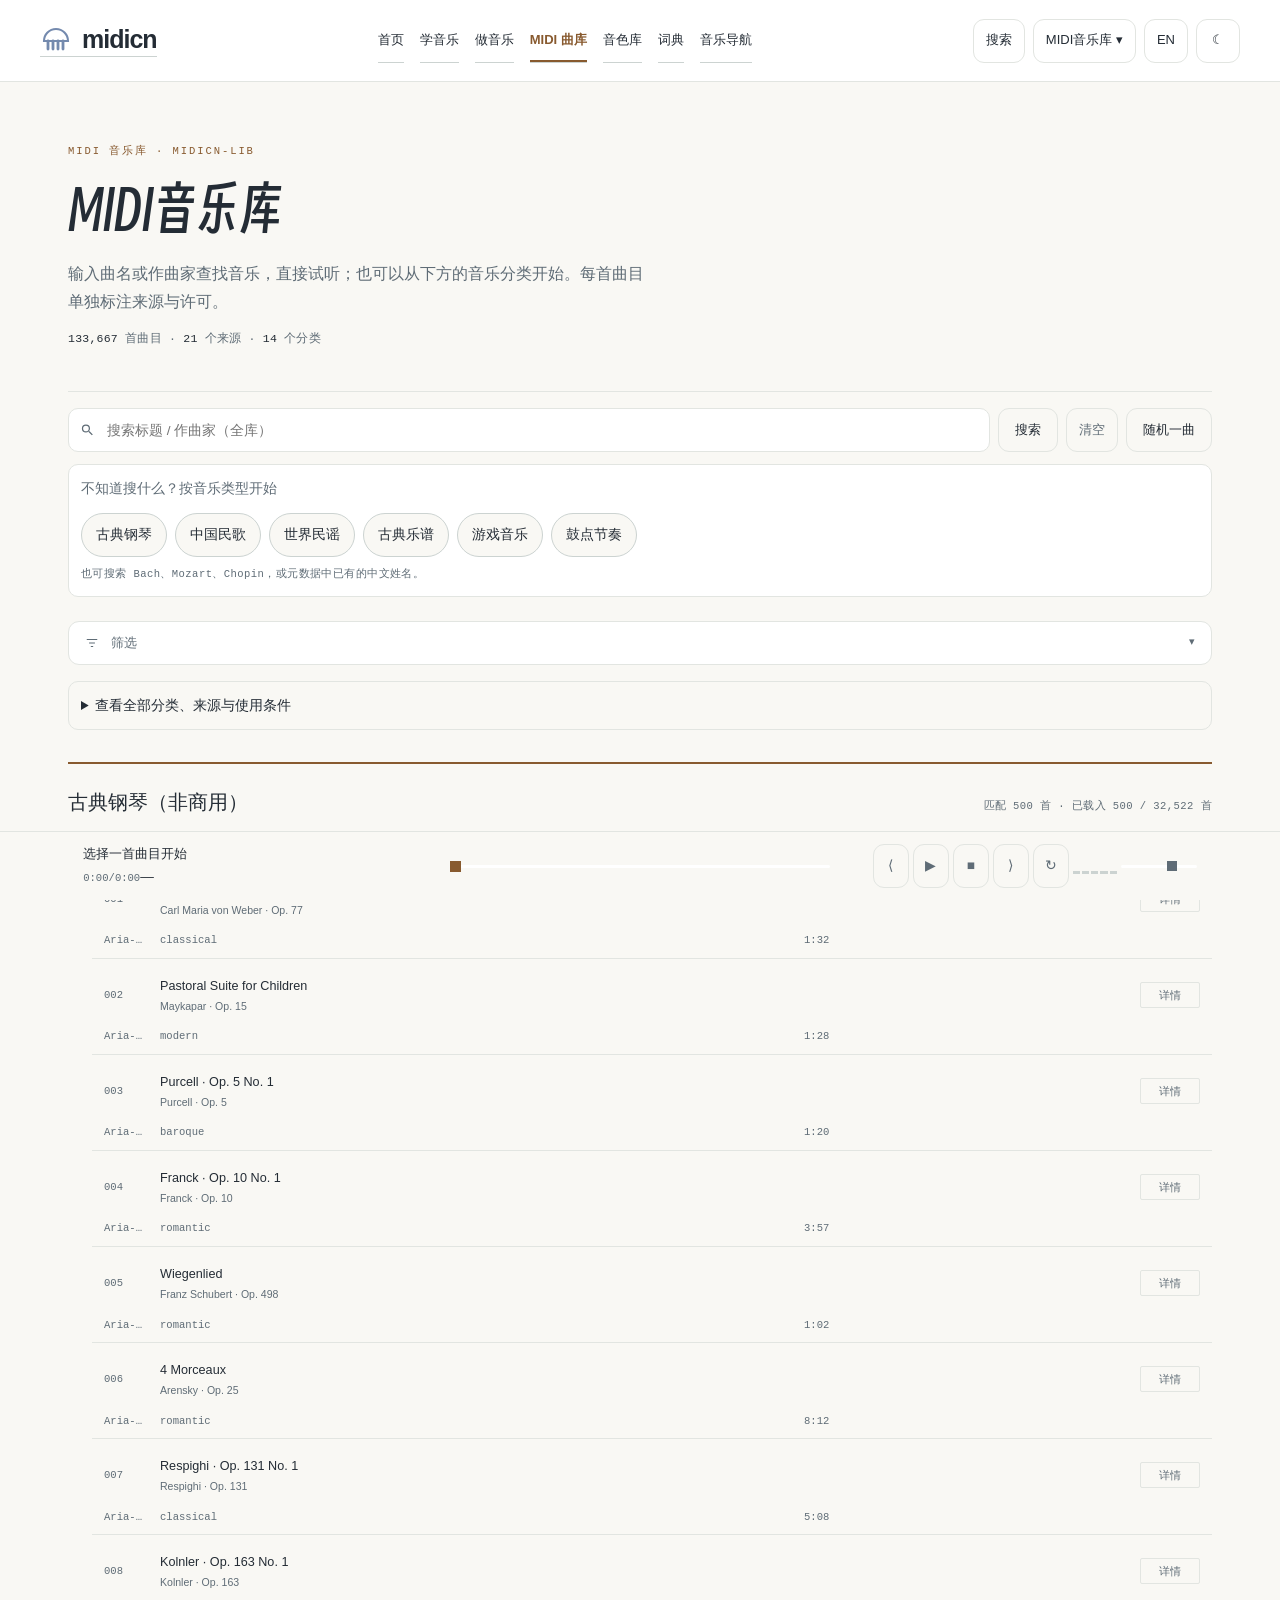
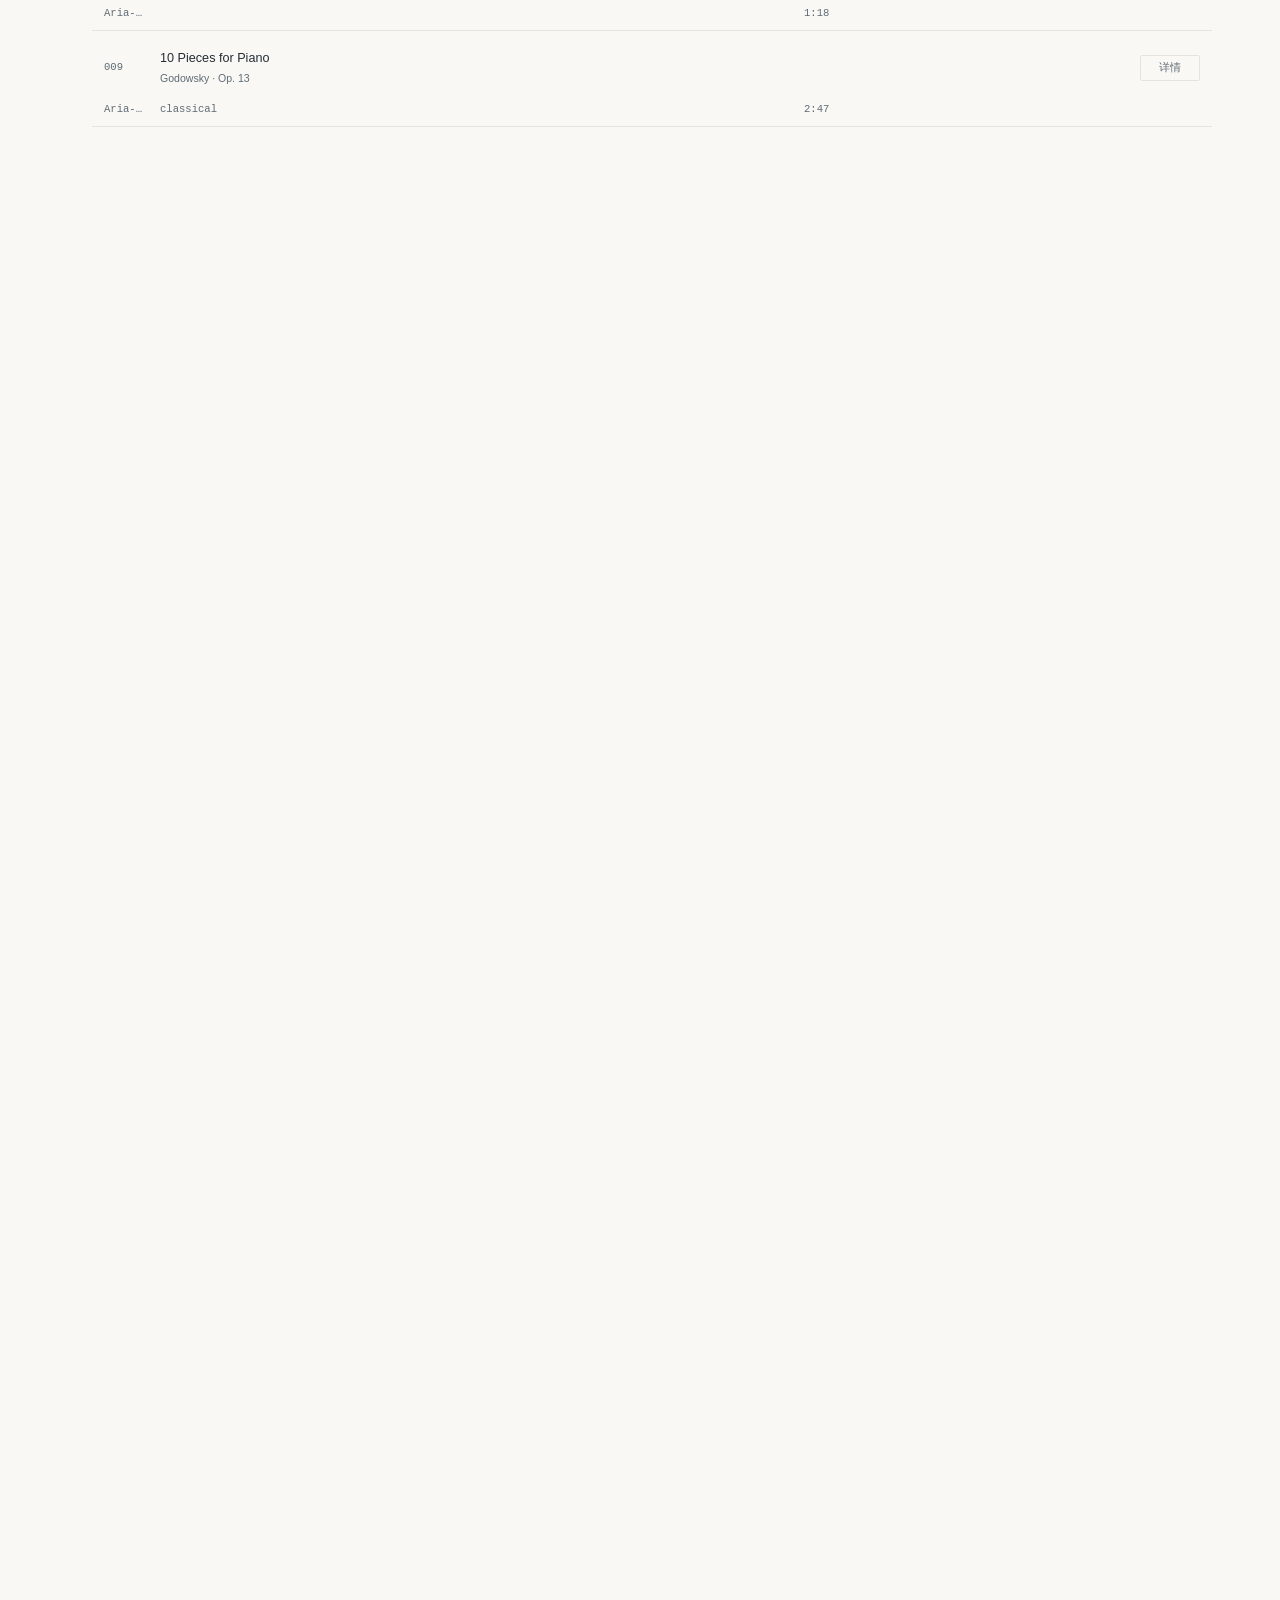
==== commit 838368a6: "Improve MIDI discovery and expand music directory (core 1.4.0)" ====
--- a/index.html
+++ b/index.html
@@ -1,46 +1,39 @@
 <!doctype html>
 <html lang="zh-Hans" data-site="lib" data-lang="zh" data-design="v6" data-ui="clean" data-page="catalog" style="--site-accent:#c28a55;--site-text:#885a2f">
 <head><meta charset="utf-8"><meta name="viewport" content="width=device-width,initial-scale=1,viewport-fit=cover">
-<title>midicn-lib · 开放 MIDI 音乐库</title><meta name="description" content="133,667 首开放许可 MIDI：古典钢琴、民谣、赞美诗、中国民歌等，覆盖 21 个来源、14 个分类，逐曲标注来源与许可。">
+<title>MIDI音乐库 · 搜索与试听</title><meta name="description" content="按曲名、作曲家、乐器与风格查找MIDI，直接试听，并查看逐曲来源与许可。">
 <link rel="canonical" href="https://lib.midicn.com/">
-<meta property="og:title" content="midicn-lib · 开放 MIDI 音乐库"><meta property="og:description" content="133,667 首开放许可 MIDI：古典钢琴、民谣、赞美诗、中国民歌等，覆盖 21 个来源、14 个分类，逐曲标注来源与许可。"><meta property="og:type" content="website"><meta property="og:url" content="https://lib.midicn.com/"><meta property="og:site_name" content="midicn · 音乐库"><meta property="og:locale" content="zh_CN"><meta property="og:image" content="https://lib.midicn.com/assets/og.png"><meta name="twitter:card" content="summary_large_image">
-<meta property="og:image:width" content="1200"><meta property="og:image:height" content="630"><meta property="og:image:alt" content="midicn · 音乐库"><meta name="twitter:title" content="midicn-lib · 开放 MIDI 音乐库"><meta name="twitter:description" content="133,667 首开放许可 MIDI：古典钢琴、民谣、赞美诗、中国民歌等，覆盖 21 个来源、14 个分类，逐曲标注来源与许可。"><meta name="twitter:image" content="https://lib.midicn.com/assets/og.png">
+<meta property="og:title" content="MIDI音乐库 · 搜索与试听"><meta property="og:description" content="按曲名、作曲家、乐器与风格查找MIDI，直接试听，并查看逐曲来源与许可。"><meta property="og:type" content="website"><meta property="og:url" content="https://lib.midicn.com/"><meta property="og:site_name" content="midicn · 音乐库"><meta property="og:locale" content="zh_CN"><meta property="og:image" content="https://lib.midicn.com/assets/og.png"><meta name="twitter:card" content="summary_large_image">
+<meta property="og:image:width" content="1200"><meta property="og:image:height" content="630"><meta property="og:image:alt" content="midicn · 音乐库"><meta name="twitter:title" content="MIDI音乐库 · 搜索与试听"><meta name="twitter:description" content="按曲名、作曲家、乐器与风格查找MIDI，直接试听，并查看逐曲来源与许可。"><meta name="twitter:image" content="https://lib.midicn.com/assets/og.png">
 <meta name="theme-color" content="#c28a55"><link rel="manifest" href="manifest.json"><link rel="apple-touch-icon" href="assets/core/icons/icon-192.png"><link rel="icon" href="[data-uri]">
-<script>(()=>{try{const a=document.cookie.split(';').map(x=>x.trim()).filter(x=>x.startsWith('midicn-theme=')).pop();const v=a?a.split('=')[1]:localStorage.getItem('midicn-theme');if(v==='light'||v==='dark')document.documentElement.dataset.theme=v}catch{}})();</script><link rel="preload" as="font" type="font/woff2" href="assets/fonts/p.ed7c61bc55.7cd22eed9b03.woff2" crossorigin><style>@font-face{font-family:"Smiley Sans";src:url("assets/fonts/p.ed7c61bc55.7cd22eed9b03.woff2") format("woff2");font-display:swap}</style><link rel="stylesheet" href="assets/ui/base.1fc49057f680.css"><link rel="stylesheet" href="assets/ui/lib-index.a27218d23d82.css"><script type="application/ld+json">{"@context":"https://schema.org","@type":"WebPage","name":"midicn-lib · 开放 MIDI 音乐库","description":"133,667 首开放许可 MIDI：古典钢琴、民谣、赞美诗、中国民歌等，覆盖 21 个来源、14 个分类，逐曲标注来源与许可。","url":"https://lib.midicn.com/","inLanguage":"zh"}</script></head>
+<script>(()=>{try{const a=document.cookie.split(';').map(x=>x.trim()).filter(x=>x.startsWith('midicn-theme=')).pop();const v=a?a.split('=')[1]:localStorage.getItem('midicn-theme');if(v==='light'||v==='dark')document.documentElement.dataset.theme=v}catch{}})();</script><link rel="preload" as="font" type="font/woff2" href="assets/fonts/p.2d3daa3852.e138ba1133da.woff2" crossorigin><style>@font-face{font-family:"Smiley Sans";src:url("assets/fonts/p.2d3daa3852.e138ba1133da.woff2") format("woff2");font-display:swap}</style><link rel="stylesheet" href="assets/ui/base.498b1943d78c.css"><link rel="stylesheet" href="assets/ui/lib-index.6a82fa974dd3.css"><script type="application/ld+json">{"@context":"https://schema.org","@type":"WebPage","name":"MIDI音乐库 · 搜索与试听","description":"按曲名、作曲家、乐器与风格查找MIDI，直接试听，并查看逐曲来源与许可。","url":"https://lib.midicn.com/","inLanguage":"zh"}</script></head>
 <body><a class="skip-link" href="#main" data-zh="跳至正文" data-en="Skip to content">跳至正文</a>
 <header class="site-header">
 <a class="site-brand" href="https://home.midicn.com/" data-zh-href="https://home.midicn.com/" data-en-href="https://home.midicn.com/en/" aria-label="midicn"><span class="jf-stack"><svg viewBox="0 0 32 32" width="32" height="32" class="jf jf-idle" aria-hidden="true"><path d="M4 17A12 12 0 0 1 28 17Z" fill="none" stroke="var(--accent)" stroke-width="2.1"/><path d="M8 17V25.0" stroke="var(--accent)" stroke-width="2.8" stroke-linecap="round" fill="none"/><path d="M13 17V25.0" stroke="var(--accent)" stroke-width="2.8" stroke-linecap="round" fill="none"/><path d="M18 17V25.0" stroke="var(--accent)" stroke-width="2.8" stroke-linecap="round" fill="none"/><path d="M23 17V25.0" stroke="var(--accent)" stroke-width="2.8" stroke-linecap="round" fill="none"/></svg></span><b>midicn</b></a>
 <nav class="site-task-nav" data-zh-label="全站导航" data-en-label="Main navigation" aria-label="全站导航"><a href="https://home.midicn.com/" data-zh="首页" data-en="Home" data-zh-href="https://home.midicn.com/" data-en-href="https://home.midicn.com/en/">首页</a><a href="https://home.midicn.com/learn/" data-zh-href="https://home.midicn.com/learn/" data-en-href="https://home.midicn.com/en/learn/" data-zh="学音乐" data-en="Learn">学音乐</a><a href="https://home.midicn.com/make/" data-zh-href="https://home.midicn.com/make/" data-en-href="https://home.midicn.com/en/make/" data-zh="做音乐" data-en="Create">做音乐</a><a href="https://lib.midicn.com/" data-zh="MIDI 曲库" data-en="MIDI" data-zh-href="https://lib.midicn.com/" data-en-href="https://lib.midicn.com/" aria-current="page">MIDI 曲库</a><a href="https://sf.midicn.com/" data-zh="音色库" data-en="SoundFonts" data-zh-href="https://sf.midicn.com/" data-en-href="https://sf.midicn.com/">音色库</a><a href="https://gloss.midicn.com/" data-zh="词典" data-en="Glossary" data-zh-href="https://gloss.midicn.com/" data-en-href="https://gloss.midicn.com/en/">词典</a><a data-directory-group="directory" href="https://nav.midicn.com/" data-zh="音乐导航" data-en="Directory" data-zh-href="https://nav.midicn.com/" data-en-href="https://nav.midicn.com/">音乐导航</a></nav>
 <div class="site-actions"><a class="site-search" href="https://home.midicn.com/search/" data-zh-href="https://home.midicn.com/search/" data-en-href="https://home.midicn.com/en/search/" data-zh="搜索" data-en="Search">搜索</a>
-<div class="site-switcher"><button id="navmenu-btn" type="button" aria-expanded="false" aria-controls="navmenu-panel" data-zh="MIDI 库 ▾" data-en="MIDI Library ▾" data-zh-label="切换分站" data-en-label="Choose a site" aria-label="切换分站">MIDI 库 ▾</button><nav id="navmenu-panel" class="site-menu" hidden aria-label="全部分站"><a href="https://nav.midicn.com/" data-zh="音乐导航" data-en="Directory" data-zh-href="https://nav.midicn.com/" data-en-href="https://nav.midicn.com/"><span class="site-dot" style="--dot:#5caaa0" aria-hidden="true"></span><span data-label>音乐导航</span></a><a href="https://lib.midicn.com/" data-zh="MIDI 库" data-en="MIDI Library" data-zh-href="https://lib.midicn.com/" data-en-href="https://lib.midicn.com/" aria-current="page"><span class="site-dot" style="--dot:#c28a55" aria-hidden="true"></span><span data-label>MIDI 库</span></a><a href="https://mid.midicn.com/" data-zh="维度浏览" data-en="Dimensions" data-zh-href="https://mid.midicn.com/" data-en-href="https://mid.midicn.com/"><span class="site-dot" style="--dot:#5ca69c" aria-hidden="true"></span><span data-label>维度浏览</span></a><a href="https://zip.midicn.com/" data-zh="包下载" data-en="Packs" data-zh-href="https://zip.midicn.com/" data-en-href="https://zip.midicn.com/"><span class="site-dot" style="--dot:#6995bd" aria-hidden="true"></span><span data-label>包下载</span></a><a href="https://sf.midicn.com/" data-zh="音色库" data-en="SoundFonts" data-zh-href="https://sf.midicn.com/" data-en-href="https://sf.midicn.com/"><span class="site-dot" style="--dot:#818aca" aria-hidden="true"></span><span data-label>音色库</span></a><a href="https://home.midicn.com/" data-zh="首页" data-en="Home" data-zh-href="https://home.midicn.com/" data-en-href="https://home.midicn.com/en/"><span class="site-dot" style="--dot:#d9795c" aria-hidden="true"></span><span data-label>首页</span></a><a href="https://gloss.midicn.com/" data-zh="词典" data-en="Dictionary" data-zh-href="https://gloss.midicn.com/" data-en-href="https://gloss.midicn.com/en/"><span class="site-dot" style="--dot:#a484ae" aria-hidden="true"></span><span data-label>词典</span></a><a href="https://hist.midicn.com/" data-zh="音乐史" data-en="Music History" data-zh-href="https://hist.midicn.com/" data-en-href="https://hist.midicn.com/en/"><span class="site-dot" style="--dot:#c49a51" aria-hidden="true"></span><span data-label>音乐史</span></a><a href="https://theo.midicn.com/" data-zh="乐理" data-en="Theory" data-zh-href="https://theo.midicn.com/" data-en-href="https://theo.midicn.com/en/"><span class="site-dot" style="--dot:#9381c6" aria-hidden="true"></span><span data-label>乐理</span></a><a href="https://inst.midicn.com/" data-zh="乐器" data-en="Instruments" data-zh-href="https://inst.midicn.com/" data-en-href="https://inst.midicn.com/en/"><span class="site-dot" style="--dot:#7b9d68" aria-hidden="true"></span><span data-label>乐器</span></a><a href="https://prod.midicn.com/" data-zh="音频" data-en="Audio" data-zh-href="https://prod.midicn.com/" data-en-href="https://prod.midicn.com/en/"><span class="site-dot" style="--dot:#61a9b2" aria-hidden="true"></span><span data-label>音频</span></a><a href="https://ai.midicn.com/" data-zh="AI 做音乐" data-en="AI Music" data-zh-href="https://ai.midicn.com/" data-en-href="https://ai.midicn.com/en/"><span class="site-dot" style="--dot:#cb7993" aria-hidden="true"></span><span data-label>AI 做音乐</span></a></nav></div>
+<div class="site-switcher"><button id="navmenu-btn" type="button" aria-expanded="false" aria-controls="navmenu-panel" data-zh="MIDI音乐库 ▾" data-en="MIDI Library ▾" data-zh-label="切换分站" data-en-label="Choose a site" aria-label="切换分站">MIDI音乐库 ▾</button><nav id="navmenu-panel" class="site-menu" hidden aria-label="全部分站"><a href="https://home.midicn.com/" data-zh="首页" data-en="Home" data-zh-href="https://home.midicn.com/" data-en-href="https://home.midicn.com/en/"><span class="site-dot" style="--dot:#d9795c" aria-hidden="true"></span><span data-label>首页</span></a><a href="https://nav.midicn.com/" data-zh="音乐导航" data-en="Directory" data-zh-href="https://nav.midicn.com/" data-en-href="https://nav.midicn.com/"><span class="site-dot" style="--dot:#5caaa0" aria-hidden="true"></span><span data-label>音乐导航</span></a><a href="https://ai.midicn.com/" data-zh="AI做音乐" data-en="AI Music" data-zh-href="https://ai.midicn.com/" data-en-href="https://ai.midicn.com/en/"><span class="site-dot" style="--dot:#cb7993" aria-hidden="true"></span><span data-label>AI做音乐</span></a><a href="https://prod.midicn.com/" data-zh="音频" data-en="Audio" data-zh-href="https://prod.midicn.com/" data-en-href="https://prod.midicn.com/en/"><span class="site-dot" style="--dot:#61a9b2" aria-hidden="true"></span><span data-label>音频</span></a><a href="https://hist.midicn.com/" data-zh="音乐史" data-en="Music History" data-zh-href="https://hist.midicn.com/" data-en-href="https://hist.midicn.com/en/"><span class="site-dot" style="--dot:#c49a51" aria-hidden="true"></span><span data-label>音乐史</span></a><a href="https://theo.midicn.com/" data-zh="乐理" data-en="Theory" data-zh-href="https://theo.midicn.com/" data-en-href="https://theo.midicn.com/en/"><span class="site-dot" style="--dot:#9381c6" aria-hidden="true"></span><span data-label>乐理</span></a><a href="https://inst.midicn.com/" data-zh="乐器" data-en="Instruments" data-zh-href="https://inst.midicn.com/" data-en-href="https://inst.midicn.com/en/"><span class="site-dot" style="--dot:#7b9d68" aria-hidden="true"></span><span data-label>乐器</span></a><a href="https://gloss.midicn.com/" data-zh="词典" data-en="Dictionary" data-zh-href="https://gloss.midicn.com/" data-en-href="https://gloss.midicn.com/en/"><span class="site-dot" style="--dot:#a484ae" aria-hidden="true"></span><span data-label>词典</span></a><a href="https://lib.midicn.com/" data-zh="MIDI音乐库" data-en="MIDI Library" data-zh-href="https://lib.midicn.com/" data-en-href="https://lib.midicn.com/" aria-current="page"><span class="site-dot" style="--dot:#c28a55" aria-hidden="true"></span><span data-label>MIDI音乐库</span></a><a href="https://mid.midicn.com/" data-zh="MIDI下载" data-en="MIDI Downloads" data-zh-href="https://mid.midicn.com/" data-en-href="https://mid.midicn.com/"><span class="site-dot" style="--dot:#5ca69c" aria-hidden="true"></span><span data-label>MIDI下载</span></a><a href="https://zip.midicn.com/" data-zh="打包下载" data-en="Packs" data-zh-href="https://zip.midicn.com/" data-en-href="https://zip.midicn.com/"><span class="site-dot" style="--dot:#6995bd" aria-hidden="true"></span><span data-label>打包下载</span></a><a href="https://sf.midicn.com/" data-zh="音色库" data-en="SoundFonts" data-zh-href="https://sf.midicn.com/" data-en-href="https://sf.midicn.com/"><span class="site-dot" style="--dot:#818aca" aria-hidden="true"></span><span data-label>音色库</span></a></nav></div>
 <button id="lang" type="button" data-zh-label="切换语言" data-en-label="Switch language" aria-label="切换语言">EN</button><button id="theme" type="button" aria-label="切换明暗">☾</button></div></header><main id="main" class="doc wide" tabindex="-1">
   <!-- 扉页 -->
   <section class="hero">
     <p class="kick" data-zh="MIDI 音乐库 · MIDICN-LIB" data-en="MIDI LIBRARY · MIDICN-LIB">MIDI 音乐库 · MIDICN-LIB</p>
-    <h1 data-zh="MIDI 音乐库" data-en="MIDI music library">MIDI 音乐库<span data-zh="21 个来源 · 14 个分类 · 逐曲标注来源与许可" data-en="21 sources · 14 categories · per-track provenance &amp; licence">21 个来源 · 14 个分类 · 逐曲标注来源与许可</span></h1>
+    <h1 data-zh="MIDI音乐库" data-en="MIDI music library">MIDI音乐库</h1>
     <p class="lede" id="heroLede"></p>
     <p class="hero-meta" id="heroMeta"></p>
   </section>
 
-      <!-- 浏览轴 -->
-    <div class="stitle" style="margin-top:var(--s6)">
-      <h2 data-zh="选择浏览维度" data-en="Browse by">选择浏览维度</h2>
-      <span class="spacer"></span>
-      <span class="meta" data-zh="点选后下方列表即随之变化" data-en="the list below follows your choice">点选后下方列表即随之变化</span>
-    </div>
-    <div class="axes" id="axes"></div>
-    <div class="grid" id="grid"></div>
 
-    <!-- 搜索 + 筛选 -->
+
     <div class="search">
       <div class="sw">
         <svg viewBox="0 0 24 24"><path d="M15.5 14h-.79l-.28-.27A6.47 6.47 0 0016 9.5 6.5 6.5 0 109.5 16c1.61 0 3.09-.59 4.23-1.57l.27.28v.79l5 4.99L20.49 19l-4.99-5zm-6 0A4.5 4.5 0 1114 9.5 4.5 4.5 0 019.5 14z"/></svg>
         <input id="q" type="search" data-zh-label="搜索标题或作曲家，全库检索" data-en-label="Search all tracks by title or composer" aria-label="搜索标题或作曲家，全库检索" data-ph-zh="搜索标题 / 作曲家（全库）" data-ph-en="Search title / composer (whole library)" placeholder="搜索标题 / 作曲家（全库）">
       </div>
-      <button class="btn" id="rand" data-zh="随机一曲" data-en="Shuffle">随机一曲</button>
+      <button class="btn" id="searchGo" data-zh="搜索" data-en="Search">搜索</button><button class="btn ghost" id="searchClear" data-zh="清空" data-en="Clear">清空</button><button class="btn" id="rand" data-zh="随机一曲" data-en="Shuffle">随机一曲</button>
     </div>
 
-    <div class="fbar">
+<section class="midi-start" aria-label="常用音乐分类"><p data-zh="不知道搜什么？按音乐类型开始" data-en="Not sure what to search? Start with a music category">不知道搜什么？按音乐类型开始</p><div class="midi-chips"><button type="button" data-lib-category="piano" data-zh="古典钢琴" data-en="Classical piano">古典钢琴</button><button type="button" data-lib-category="folk-china" data-zh="中国民歌" data-en="Chinese folk">中国民歌</button><button type="button" data-lib-category="folk-world" data-zh="世界民谣" data-en="World folk">世界民谣</button><button type="button" data-lib-category="classical-open" data-zh="古典乐谱" data-en="Classical scores">古典乐谱</button><button type="button" data-lib-category="game" data-zh="游戏音乐" data-en="Game music">游戏音乐</button><button type="button" data-lib-category="drum" data-zh="鼓点节奏" data-en="Drum patterns">鼓点节奏</button></div><p class="meta" data-zh="也可搜索 Bach、Mozart、Chopin，或元数据中已有的中文姓名。" data-en="Try Bach, Mozart or Chopin. Chinese composer names are searchable when present in the source metadata.">也可搜索 Bach、Mozart、Chopin，或元数据中已有的中文姓名。</p></section>
+<div class="fbar">
       <button class="ftoggle" id="ftoggle" aria-expanded="false" aria-controls="fpanel">
         <svg viewBox="0 0 24 24"><path d="M3 5h18v2H3V5zm4 6h10v2H7v-2zm3 6h4v2h-4v-2z"/></svg>
         <span data-zh="筛选" data-en="Filter">筛选</span>
@@ -48,21 +41,21 @@
         <span class="chev">▾</span>
       </button>
       <div class="fpanel" id="fpanel" hidden>
-        <div class="fld"><label data-zh="作曲家" data-en="COMPOSER">作曲家</label><input id="fComp" type="search" list="compList" data-ph-zh="输入姓氏" data-ph-en="Surname"><datalist id="compList"></datalist></div>
-        <div class="fld"><label data-zh="时期" data-en="PERIOD">时期</label><select id="fPeriod"><option value="">—</option></select></div>
-        <div class="fld"><label data-zh="乐器 / 编制" data-en="INSTRUMENT">乐器 / 编制</label><select id="fInst"><option value="">—</option></select></div>
-        <div class="fld"><label data-zh="风格" data-en="GENRE">风格</label><select id="fGenre"><option value="">—</option></select></div>
-        <div class="fld"><label data-zh="国家 / 地域" data-en="COUNTRY">国家 / 地域</label><select id="fCountry"><option value="">—</option></select></div>
-        <div class="fld"><label data-zh="曲式" data-en="FORM">曲式</label><select id="fForm"><option value="">—</option></select></div>
-        <div class="fld"><label data-zh="许可档位" data-en="LICENCE TIER">许可档位</label><select id="fZone"><option value="">—</option></select></div>
-        <div class="fld"><label data-zh="时长" data-en="LENGTH">时长</label><select id="fDur">
+        <div class="fld"><label for="fComp" data-zh="作曲家" data-en="COMPOSER">作曲家</label><input id="fComp" type="search" list="compList" data-ph-zh="输入姓氏" data-ph-en="Surname"><datalist id="compList"></datalist></div>
+        <div class="fld"><label for="fPeriod" data-zh="时期" data-en="PERIOD">时期</label><select id="fPeriod"><option value="">—</option></select></div>
+        <div class="fld"><label for="fInst" data-zh="乐器 / 编制" data-en="INSTRUMENT">乐器 / 编制</label><select id="fInst"><option value="">—</option></select></div>
+        <div class="fld"><label for="fGenre" data-zh="风格" data-en="GENRE">风格</label><select id="fGenre"><option value="">—</option></select></div>
+        <div class="fld"><label for="fCountry" data-zh="国家 / 地域" data-en="COUNTRY">国家 / 地域</label><select id="fCountry"><option value="">—</option></select></div>
+        <div class="fld"><label for="fForm" data-zh="曲式" data-en="FORM">曲式</label><select id="fForm"><option value="">—</option></select></div>
+        <div class="fld"><label for="fZone" data-zh="许可档位" data-en="LICENCE TIER">许可档位</label><select id="fZone"><option value="">—</option></select></div>
+        <div class="fld"><label for="fDur" data-zh="时长" data-en="LENGTH">时长</label><select id="fDur">
           <option value="" data-zh="全部" data-en="Any">全部</option>
           <option value="0-30" data-zh="30 秒内" data-en="Under 30s">30 秒内</option>
           <option value="30-120" data-zh="30 秒–2 分" data-en="30s–2min">30 秒–2 分</option>
           <option value="120-300" data-zh="2–5 分" data-en="2–5min">2–5 分</option>
           <option value="300-99999" data-zh="5 分以上" data-en="Over 5min">5 分以上</option>
         </select></div>
-        <div class="fld"><label data-zh="排序" data-en="SORT">排序</label><select id="fSort">
+        <div class="fld"><label for="fSort" data-zh="排序" data-en="SORT">排序</label><select id="fSort">
           <option value="" data-zh="默认" data-en="Default">默认</option>
           <option value="t" data-zh="标题" data-en="Title">标题</option>
           <option value="c" data-zh="作曲家" data-en="Composer">作曲家</option>
@@ -75,7 +68,16 @@
       </div>
     </div>
 
-    <!-- 列表 -->
+<details id="browsePanel" class="midi-browse"><summary data-zh="查看全部分类、来源与使用条件" data-en="Browse all categories, sources and usage tiers">查看全部分类、来源与使用条件</summary>
+    <div class="stitle" style="margin-top:var(--s6)">
+      <h2 data-zh="选择浏览维度" data-en="Browse by">选择浏览维度</h2>
+      <span class="spacer"></span>
+      <span class="meta" data-zh="点选后下方列表即随之变化" data-en="the list below follows your choice">点选后下方列表即随之变化</span>
+    </div>
+    <div class="axes" id="axes"></div>
+    <div class="grid" id="grid"></div>
+
+</details><section id="collectionView">
     <div class="stitle" style="margin-top:var(--s6)">
       <h2 id="listTitle" data-zh="曲目" data-en="Tracks">曲目</h2>
       <span class="spacer"></span>
@@ -94,7 +96,8 @@
       <button class="btn" id="more" data-zh="加载更多" data-en="Load more">加载更多</button>
     </div>
   
+</section>
 </main><p id="midicn-status" role="status" aria-live="polite"></p>
 <div id="player" class="audio-player audio-player-queue" data-backend="library"><div class="pw"><div class="pmeta"><span id="np" class="audio-title" data-zh="选择一首曲目开始" data-en="Choose a track to start">选择一首曲目开始</span><span class="ptime audio-time" id="tcur">0:00</span><span class="ptime">/</span><span class="ptime audio-time" id="ttot">0:00</span><span class="pill" id="sfbadge">—</span></div><input type="range" class="audio-progress" id="prog" min="0" max="1000" value="0" data-zh-label="播放进度" data-en-label="Playback progress" aria-label="播放进度"><div class="pctl"><button type="button" class="audio-control kb-lab-btn" id="prev" data-audio="previous" data-zh-label="上一首" data-en-label="Previous" aria-label="上一首" >⟨</button><button type="button" class="audio-control kb-lab-btn" id="play" data-audio="play" data-zh-label="播放" data-en-label="Play" aria-label="播放" >▶</button><button type="button" class="audio-control kb-lab-btn" id="stop" data-audio="stop" data-zh-label="停止" data-en-label="Stop" aria-label="停止" >■</button><button type="button" class="audio-control kb-lab-btn" id="next" data-audio="next" data-zh-label="下一首" data-en-label="Next" aria-label="下一首" >⟩</button><button type="button" class="audio-control kb-lab-btn" id="loop" data-audio="loop" data-zh-label="循环播放" data-en-label="Loop" aria-label="循环播放" >↻</button><span class="viz" id="viz" aria-hidden="true"><i></i><i></i><i></i><i></i><i></i></span><input type="range" id="vol" min="0" max="100" value="70" data-zh-label="音量" data-en-label="Volume" aria-label="音量"></div></div></div><nav class="site-bottom-nav" aria-label="Mobile navigation"><a href="https://home.midicn.com/" data-zh="首页" data-en="Home" data-zh-href="https://home.midicn.com/" data-en-href="https://home.midicn.com/en/">首页</a><a href="https://home.midicn.com/learn/" data-zh-href="https://home.midicn.com/learn/" data-en-href="https://home.midicn.com/en/learn/" data-zh="学习" data-en="Learn">学习</a><a href="https://home.midicn.com/make/" data-zh-href="https://home.midicn.com/make/" data-en-href="https://home.midicn.com/en/make/" data-zh="制作" data-en="Make">制作</a><a href="https://lib.midicn.com/" data-zh="MIDI库" data-en="MIDI" data-zh-href="https://lib.midicn.com/" data-en-href="https://lib.midicn.com/" aria-current="page">MIDI库</a><a href="https://sf.midicn.com/" data-zh="音色库" data-en="Sounds" data-zh-href="https://sf.midicn.com/" data-en-href="https://sf.midicn.com/">音色库</a><a href="https://nav.midicn.com/" data-zh="导航" data-en="Nav" data-zh-href="https://nav.midicn.com/" data-en-href="https://nav.midicn.com/">导航</a></nav><footer class="site-footer"><div class="footer-ad" data-footer-ad hidden><span class="footer-ad-label" data-zh="广告" data-en="Advertisement">广告</span>
-<ins class="adsbygoogle" style="display:block" data-ad-client="ca-pub-0088997035636558" data-ad-slot="1813332933" data-ad-format="auto" data-full-width-responsive="true"></ins></div><div class="footer-line" data-locale="zh"><a class="footer-brand" href="https://home.midicn.com/">© 2026 midicn</a><nav aria-label="法律声明"><a class="footer-secondary" href="https://home.midicn.com/about/">关于</a><a href="https://home.midicn.com/legal/data/terms/">条款</a><a href="https://home.midicn.com/legal/privacy/">隐私</a><a href="https://home.midicn.com/legal/data/disclaimer/">免责</a><a href="https://home.midicn.com/legal/data/copyright/">版权</a><a class="footer-secondary" href="https://github.com/midicn/home/issues" rel="noopener">反馈</a></nav></div><div class="footer-line" data-locale="en" hidden><a class="footer-brand" href="https://home.midicn.com/en/">© 2026 midicn</a><nav aria-label="Legal"><a class="footer-secondary" href="https://home.midicn.com/en/about/">About</a><a href="https://home.midicn.com/en/legal/data/terms/">Terms</a><a href="https://home.midicn.com/en/legal/privacy/">Privacy</a><a href="https://home.midicn.com/en/legal/data/disclaimer/">Notice</a><a href="https://home.midicn.com/en/legal/data/copyright/">Rights</a><a class="footer-secondary" href="https://github.com/midicn/home/issues" rel="noopener">Feedback</a></nav></div><div class="page-metadata" hidden aria-hidden="true"><p id="footNote"></p><p id="footLic"></p><p id="footLegal"></p></div><noscript><nav class="no-script-sites" aria-label="All sites"><a href="https://nav.midicn.com/" data-zh="音乐导航" data-en="Directory" data-zh-href="https://nav.midicn.com/" data-en-href="https://nav.midicn.com/">音乐导航</a><a href="https://lib.midicn.com/" data-zh="MIDI 库" data-en="MIDI Library" data-zh-href="https://lib.midicn.com/" data-en-href="https://lib.midicn.com/">MIDI 库</a><a href="https://mid.midicn.com/" data-zh="维度浏览" data-en="Dimensions" data-zh-href="https://mid.midicn.com/" data-en-href="https://mid.midicn.com/">维度浏览</a><a href="https://zip.midicn.com/" data-zh="包下载" data-en="Packs" data-zh-href="https://zip.midicn.com/" data-en-href="https://zip.midicn.com/">包下载</a><a href="https://sf.midicn.com/" data-zh="音色库" data-en="SoundFonts" data-zh-href="https://sf.midicn.com/" data-en-href="https://sf.midicn.com/">音色库</a><a href="https://home.midicn.com/" data-zh="首页" data-en="Home" data-zh-href="https://home.midicn.com/" data-en-href="https://home.midicn.com/en/">首页</a><a href="https://gloss.midicn.com/" data-zh="词典" data-en="Dictionary" data-zh-href="https://gloss.midicn.com/" data-en-href="https://gloss.midicn.com/en/">词典</a><a href="https://hist.midicn.com/" data-zh="音乐史" data-en="Music History" data-zh-href="https://hist.midicn.com/" data-en-href="https://hist.midicn.com/en/">音乐史</a><a href="https://theo.midicn.com/" data-zh="乐理" data-en="Theory" data-zh-href="https://theo.midicn.com/" data-en-href="https://theo.midicn.com/en/">乐理</a><a href="https://inst.midicn.com/" data-zh="乐器" data-en="Instruments" data-zh-href="https://inst.midicn.com/" data-en-href="https://inst.midicn.com/en/">乐器</a><a href="https://prod.midicn.com/" data-zh="音频" data-en="Audio" data-zh-href="https://prod.midicn.com/" data-en-href="https://prod.midicn.com/en/">音频</a><a href="https://ai.midicn.com/" data-zh="AI 做音乐" data-en="AI Music" data-zh-href="https://ai.midicn.com/" data-en-href="https://ai.midicn.com/en/">AI 做音乐</a></nav></noscript></footer>
-<script type="application/json" id="midicn-config">{"site":"lib","core":"1.3.0","locale":"zh","localeMode":"inline","serviceWorker":"sw.js","midiLocator":"data/midi-locator.json","midiOrigins":["https://mid.midicn.com","https://zip.midicn.com","https://lib.midicn.com"],"advertising":{"enabled":true,"client":"ca-pub-0088997035636558","slot":"1813332933","host":"lib.midicn.com"},"audioLibraryPlayer":"assets/ui/library-player.265479e77681.js","librarySearchWorker":"assets/ui/library-search-worker.fa9df560cb56.js"}</script><script defer src="assets/ui/runtime.81408745fe46.js"></script><script defer src="assets/ui/lib-index.e917453b3f87.js"></script></body></html>
+<ins class="adsbygoogle" style="display:block" data-ad-client="ca-pub-0088997035636558" data-ad-slot="1813332933" data-ad-format="auto" data-full-width-responsive="true"></ins></div><div class="footer-line" data-locale="zh"><a class="footer-brand" href="https://home.midicn.com/">© 2026 midicn</a><nav aria-label="法律声明"><a class="footer-secondary" href="https://home.midicn.com/about/">关于</a><a href="https://home.midicn.com/legal/data/terms/">条款</a><a href="https://home.midicn.com/legal/privacy/">隐私</a><a href="https://home.midicn.com/legal/data/disclaimer/">免责</a><a href="https://home.midicn.com/legal/data/copyright/">版权</a><a class="footer-secondary" href="https://github.com/midicn/home/issues" rel="noopener">反馈</a></nav></div><div class="footer-line" data-locale="en" hidden><a class="footer-brand" href="https://home.midicn.com/en/">© 2026 midicn</a><nav aria-label="Legal"><a class="footer-secondary" href="https://home.midicn.com/en/about/">About</a><a href="https://home.midicn.com/en/legal/data/terms/">Terms</a><a href="https://home.midicn.com/en/legal/privacy/">Privacy</a><a href="https://home.midicn.com/en/legal/data/disclaimer/">Notice</a><a href="https://home.midicn.com/en/legal/data/copyright/">Rights</a><a class="footer-secondary" href="https://github.com/midicn/home/issues" rel="noopener">Feedback</a></nav></div><div class="page-metadata" hidden aria-hidden="true"><p id="footNote"></p><p id="footLic"></p><p id="footLegal"></p></div><noscript><nav class="no-script-sites" aria-label="All sites"><a href="https://nav.midicn.com/" data-zh="音乐导航" data-en="Directory" data-zh-href="https://nav.midicn.com/" data-en-href="https://nav.midicn.com/">音乐导航</a><a href="https://lib.midicn.com/" data-zh="MIDI音乐库" data-en="MIDI Library" data-zh-href="https://lib.midicn.com/" data-en-href="https://lib.midicn.com/">MIDI音乐库</a><a href="https://mid.midicn.com/" data-zh="MIDI下载" data-en="MIDI Downloads" data-zh-href="https://mid.midicn.com/" data-en-href="https://mid.midicn.com/">MIDI下载</a><a href="https://zip.midicn.com/" data-zh="打包下载" data-en="Packs" data-zh-href="https://zip.midicn.com/" data-en-href="https://zip.midicn.com/">打包下载</a><a href="https://sf.midicn.com/" data-zh="音色库" data-en="SoundFonts" data-zh-href="https://sf.midicn.com/" data-en-href="https://sf.midicn.com/">音色库</a><a href="https://home.midicn.com/" data-zh="首页" data-en="Home" data-zh-href="https://home.midicn.com/" data-en-href="https://home.midicn.com/en/">首页</a><a href="https://gloss.midicn.com/" data-zh="词典" data-en="Dictionary" data-zh-href="https://gloss.midicn.com/" data-en-href="https://gloss.midicn.com/en/">词典</a><a href="https://hist.midicn.com/" data-zh="音乐史" data-en="Music History" data-zh-href="https://hist.midicn.com/" data-en-href="https://hist.midicn.com/en/">音乐史</a><a href="https://theo.midicn.com/" data-zh="乐理" data-en="Theory" data-zh-href="https://theo.midicn.com/" data-en-href="https://theo.midicn.com/en/">乐理</a><a href="https://inst.midicn.com/" data-zh="乐器" data-en="Instruments" data-zh-href="https://inst.midicn.com/" data-en-href="https://inst.midicn.com/en/">乐器</a><a href="https://prod.midicn.com/" data-zh="音频" data-en="Audio" data-zh-href="https://prod.midicn.com/" data-en-href="https://prod.midicn.com/en/">音频</a><a href="https://ai.midicn.com/" data-zh="AI做音乐" data-en="AI Music" data-zh-href="https://ai.midicn.com/" data-en-href="https://ai.midicn.com/en/">AI做音乐</a></nav></noscript></footer>
+<script type="application/json" id="midicn-config">{"site":"lib","core":"1.4.0","locale":"zh","localeMode":"inline","serviceWorker":"sw.js","midiLocator":"data/midi-locator.json","midiOrigins":["https://mid.midicn.com","https://zip.midicn.com","https://lib.midicn.com"],"advertising":{"enabled":true,"client":"ca-pub-0088997035636558","slot":"1813332933","host":"lib.midicn.com"},"audioLibraryPlayer":"assets/ui/library-player.265479e77681.js","librarySearchWorker":"assets/ui/library-search-worker.504842990e38.js"}</script><script defer src="assets/ui/runtime.81408745fe46.js"></script><script defer src="assets/ui/lib-index.a1bb4920e213.js"></script></body></html>
--- a/assets/ui/base.498b1943d78c.css
+++ b/assets/ui/base.498b1943d78c.css
@@ -0,0 +1 @@
+@layer reset,tokens,base,components,layouts,utilities;@layer base{:root{color-scheme:light dark;--ink:#0B0B0C;--ink:light-dark(#F7F4EE,#0B0B0C);--ink-2:#111113;--ink-2:light-dark(#FFFFFF,#111113);--ink-3:#17171A;--ink-3:light-dark(#F1EDE5,#17171A);--ink-4:#0E0E10;--ink-4:light-dark(#FAF8F4,#0E0E10);--rule:#242427;--rule:light-dark(#D9D3C7,#242427);--rule-2:#343439;--rule-2:light-dark(#BDB5A5,#343439);--paper:#F2EEE6;--paper:light-dark(#16161A,#F2EEE6);--paper-2:#A9A49B;--paper-2:light-dark(#5A564E,#A9A49B);--paper-3:#6E6A64;--paper-3:light-dark(#6E6A64,#807B72);--vermilion:#CE4A32;--vermilion:light-dark(#A93A24,#CE4A32);--gold:#C9A227;--gold:light-dark(#8A6F10,#C9A227);--jade:#5E9E7E;--jade:light-dark(#2F6B50,#5E9E7E);--slate:#7A8AA3;--slate:light-dark(#4C5A70,#7A8AA3);--ok:light-dark(#1B7A4C,#58D48A);--study:light-dark(#1F5FA8,#5A9BD8);--doubt:light-dark(#9A6213,#E8A33D);--warn:light-dark(#C0452A,#FF7A5C);--stop:light-dark(#B32E2E,#E45A5A);--vermilion-soft:rgba(206,74,50,.14);--vermilion-soft:light-dark(rgba(169,58,36,.1),rgba(206,74,50,.14));--vermilion-line:rgba(206,74,50,.45);--vermilion-line:light-dark(rgba(169,58,36,.4),rgba(206,74,50,.45));--gold-soft:rgba(201,162,39,.14);--gold-soft:light-dark(rgba(138,111,16,.1),rgba(201,162,39,.14));--jade-soft:rgba(94,158,126,.14);--jade-soft:light-dark(rgba(47,107,80,.1),rgba(94,158,126,.14));--accent-h:18;--accent-c:.16;--accent:oklch(.58 var(--accent-c) var(--accent-h));--accent:light-dark(oklch(.58 var(--accent-c,.16) var(--accent-h)),oklch(.8 var(--accent-c,.15) var(--accent-h)));--accent-soft:oklch(.58 var(--accent-c,.16) var(--accent-h) / .14);--accent-soft:light-dark(oklch(.58 var(--accent-c,.16) var(--accent-h) / .12),oklch(.8 var(--accent-c,.15) var(--accent-h) / .16));--on-accent:light-dark(#FFF8F4,#1A0A06);--n0:light-dark(#FBF8F1,#08080B);--n1:light-dark(#FFFFFF,#12121A);--n2:light-dark(#F4F0E6,#1A1A25);--n3:light-dark(#E4DECF,#242432);--n4:light-dark(#CFC7B2,#32323F);--n5:light-dark(#B3AA93,#4A4A5A);--n6:light-dark(#8F8875,#6C6C80);--n7:light-dark(#6E6857,#8E8EA3);--n8:light-dark(#524D3F,#B4B4C6);--n9:light-dark(#38342A,#D6D6E2);--n10:light-dark(#211E17,#EFEFE8);--n11:light-dark(#12100B,#F7F6F1);--serif:"Songti SC","Source Han Serif SC","Noto Serif SC",Georgia,"Times New Roman",serif;--sans:-apple-system,BlinkMacSystemFont,"Segoe UI","PingFang SC","Hiragino Sans GB","Microsoft YaHei",Roboto,sans-serif;--mono:ui-monospace,SFMono-Regular,"SF Mono",Menlo,Consolas,monospace;--fs-10:clamp(10px,.62rem,11px);--fs-11:clamp(10.5px,.66rem,11.5px);--fs-12:clamp(11.5px,.72rem,12.5px);--fs-13:clamp(12.5px,.79rem,13.5px);--fs-14:clamp(13.5px,.85rem,14.5px);--fs-16:clamp(15px,.95rem,16.5px);--fs-20:clamp(17px,1.1rem,20px);--fs-26:clamp(20px,1.6vw,26px);--fs-34:clamp(24px,2.6vw,34px);--fs-38:clamp(28px,3.2vw,38px);--fs-46:clamp(28px,4vw,46px);--lh-tight:1.2;--lh-body:1.68;--s1:4px;--s2:8px;--s3:12px;--s4:16px;--s5:24px;--s6:32px;--s7:48px;--s8:64px;--r-1:8px;--r-2:16px;--r-3:26px;--r-full:999px;--r:var(--r-1);--r-lg:var(--r-2);--shadow-1:0 1px 0 light-dark(rgba(90,70,30,.1),rgba(0,0,0,.35)),0 10px 24px -16px oklch(.6 .1 var(--accent-h) / .45);--shadow-2:0 2px 0 light-dark(rgba(90,70,30,.08),rgba(0,0,0,.3)),0 20px 44px -22px oklch(.6 .12 var(--accent-h) / .55);--wrap:min(92vw,1560px);--wrap-wide:var(--wrap);--wrap-read:var(--wrap);--gutter:clamp(var(--s4),2.5vw,var(--s6));--z-hdr:20;--z-play:30;--z-pop:40;--hdr:56px;--play:68px;--tap:44px;--sa-t:env(safe-area-inset-top,0px);--sa-b:env(safe-area-inset-bottom,0px);--sa-l:env(safe-area-inset-left,0px);--sa-r:env(safe-area-inset-right,0px);--t:.15s linear}:root[data-theme=light]{color-scheme:light}:root[data-theme=dark]{color-scheme:dark}@media(prefers-reduced-motion:reduce){:root{--t:.01s}}.jf-t1{stroke:var(--jf-1)}.jf-t2{stroke:var(--jf-2)}.jf-t3{stroke:var(--jf-3)}.jf-t4{stroke:var(--jf-4)}.jf-w1{stroke:var(--jf-1)}.jf-w4{stroke:var(--jf-4)}.jf-dome{fill:var(--jf-dome)}.jf-dome-n{fill:color-mix(in oklab,var(--jf-dome) 22%,var(--n6))}.jf-dome-d{fill:color-mix(in oklab,var(--jf-dome) 12%,var(--n4))}.jf-mute{stroke:color-mix(in oklab,var(--jf-dome) 45%,var(--n6))}.jf-n{stroke:var(--n6)}.jf-n4{stroke:var(--n4)}.jf-doubt{stroke:var(--doubt)}.jf-dim{stroke:var(--jf-dome);stroke-opacity:.55}.jf-stack{display:inline-flex;position:relative;line-height:0;flex:none}.jf-stack .jf{display:none}.jf-stack .jf-idle{display:block}.jf-stack .jf-playing,.jf-stack .jf-loading,.jf-stack .jf-done,.jf-stack .jf-hint{position:absolute;top:0;left:0}:root[data-jf=playing] .jf-stack .jf-idle{visibility:hidden}:root[data-jf=playing] .jf-stack .jf-playing{display:block}:root[data-jf=loading] .jf-stack .jf-idle{visibility:hidden}:root[data-jf=loading] .jf-stack .jf-loading{display:block}:root[data-jf=hint] .jf-stack .jf-idle{visibility:hidden}:root[data-jf=hint] .jf-stack .jf-hint{display:block}:root[data-jf=done] .jf-stack .jf-idle{visibility:hidden}:root[data-jf=done] .jf-stack .jf-done{display:block}@media(prefers-reduced-motion:no-preference){:root[data-jf=playing] .jf-stack .jf-playing path:nth-of-type(odd){animation:jf-swim 1.6s ease-in-out infinite alternate}@keyframes jf-swim{0%{transform:translateY(-.6px)}to{transform:translateY(.6px)}}}*{box-sizing:border-box;margin:0;padding:0}html{-webkit-text-size-adjust:100%;scroll-behavior:smooth}body{background:var(--ink);color:var(--paper);font-family:var(--sans);font-size:var(--fs-14);line-height:var(--lh-body);-webkit-font-smoothing:antialiased;overflow-x:hidden}a{color:inherit;text-decoration:none;border-bottom:1px solid var(--rule-2);transition:border-color var(--t),color var(--t)}a:hover{border-bottom-color:var(--vermilion);color:var(--vermilion)}button,input,select{font:inherit;color:inherit}button{background:none;border:0;cursor:pointer}:focus-visible{outline:2px solid var(--vermilion);outline-offset:2px}img,svg{display:block;max-width:100%}::selection{background:var(--vermilion);color:#fff}code,kbd{font-family:var(--mono);font-size:.9em;background:var(--ink-4);border:1px solid var(--rule);padding:.05em .3em}pre{background:var(--ink-4);border:1px solid var(--rule);padding:var(--s4);overflow-x:auto;font-family:var(--mono);font-size:var(--fs-12);line-height:1.8;margin:var(--s3) 0 var(--s5)}pre code{background:none;border:0;padding:0}h1,h2,h3{font-family:var(--serif);font-weight:600;letter-spacing:.01em;line-height:var(--lh-tight)}h1{font-size:var(--fs-34)}h2{font-size:var(--fs-26)}h3{font-size:var(--fs-16);font-family:var(--sans);font-weight:650;letter-spacing:0}p{color:var(--paper-2);margin-bottom:var(--s3)}strong,b{color:var(--paper);font-weight:650}.lede{font-family:var(--serif);font-size:var(--fs-16);line-height:1.78;color:var(--paper);max-width:100%}.lede em{font-style:normal;color:var(--vermilion)}.meta{font-family:var(--mono);font-size:var(--fs-11);color:var(--paper-3);letter-spacing:.04em}.num{font-family:var(--mono);font-variant-numeric:tabular-nums}.stitle{display:flex;align-items:baseline;gap:var(--s3);flex-wrap:wrap;padding-top:var(--s2);border-top:2px solid var(--vermilion);margin:var(--s5) 0 var(--s3)}.stitle h2{margin:0}.stitle .spacer{margin-left:auto}h1,h2,h3{text-wrap:balance}p,.lede{text-wrap:pretty}.lede{max-width:100%}.nav a,.btn,.axis,.langbtn,.dlchip,.dlmore,.fgrid a,.fgrid h4,.stitle h2,.stitle .meta,.tag,.lic,.pkg .pn,.pkg .pm,.sideitem .si-n,.hero-meta,.hero .kick,.crumbs span,.crumbs a{white-space:nowrap}.nav{flex-wrap:wrap;row-gap:var(--s2)}@media(max-width:1023px){.hbar{flex-wrap:wrap;height:auto;min-height:52px;padding-top:var(--s2);padding-bottom:var(--s2);row-gap:var(--s2)}.nav{margin-left:0;width:100%;order:9;gap:var(--s4)}}.wrap{width:100%;max-width:var(--wrap);margin:0 auto;padding:0 var(--gutter)}.wrap-read{max-width:var(--wrap-read)}body>header{position:sticky;top:0;z-index:var(--z-hdr);background:var(--ink);border-bottom:1px solid var(--rule)}.hbar{max-width:var(--wrap);margin:0 auto;height:var(--hdr);padding:0 var(--gutter);display:flex;align-items:center;gap:var(--s5)}.brand{display:flex;align-items:center;gap:var(--s2);border:0;flex:none}.brand svg{width:22px;height:22px;flex:none}.brand .jf-404 svg{width:32px;height:32px}.brand b{font-family:var(--serif);font-size:var(--fs-16);font-weight:600}.brand i{font-family:var(--mono);font-size:var(--fs-11);font-style:normal;color:var(--paper-3);margin-left:2px}.nav{display:flex;gap:var(--s5);font-size:var(--fs-13);margin-left:auto;flex-wrap:wrap}.nav a{border-bottom:1px solid transparent;padding-bottom:2px;color:var(--paper-2)}.nav a:hover{color:var(--paper);border-bottom-color:var(--rule-2)}.nav a.on{color:var(--paper);border-bottom-color:var(--vermilion)}.iconbtn{width:34px;height:34px;border:1px solid var(--rule);color:var(--paper-2);display:grid;place-items:center;transition:var(--t);flex:none}.iconbtn:hover{border-color:var(--vermilion);color:var(--vermilion)}.iconbtn svg{width:15px;height:15px;fill:currentColor}.langbtn{width:auto;padding:0 var(--s3);font-family:var(--mono);font-size:var(--fs-11)}#theme svg{fill:none;stroke:currentColor}#theme .i-sun{display:none}#theme .i-moon{display:block}@media(prefers-color-scheme:dark){:root:not([data-theme=light]) #theme .i-sun{display:block}:root:not([data-theme=light]) #theme .i-moon{display:none}}:root[data-theme=dark] #theme .i-sun{display:block}:root[data-theme=dark] #theme .i-moon{display:none}:root[data-theme=light] #theme .i-sun{display:none}:root[data-theme=light] #theme .i-moon{display:block}.kb-tabicons{position:absolute;width:0;height:0;overflow:hidden}.panel{border:1px solid var(--rule);background:var(--ink-2)}.panel-hd{display:flex;align-items:center;gap:var(--s3);padding:var(--s3) var(--s4);border-bottom:1px solid var(--rule);font-family:var(--serif);font-size:var(--fs-14)}.panel-bd{padding:var(--s3) var(--s4)}.tile{border:1px solid var(--rule);background:var(--ink-2);padding:var(--s3);transition:border-color var(--t),background var(--t);display:block}.tile:hover{border-color:var(--rule-2);background:var(--ink-3);border-bottom-color:var(--rule-2)}.tile.is-on{border-color:var(--vermilion);background:var(--vermilion-soft)}.dl{display:grid;grid-template-columns:auto minmax(0,1fr);gap:var(--s2) var(--s4);font-size:var(--fs-13)}.dl dt{color:var(--paper-3);white-space:nowrap;font-family:var(--mono);font-size:var(--fs-11);padding-top:2px}.dl dd{margin:0;color:var(--paper);word-break:break-word}table{width:100%;border-collapse:collapse;font-size:var(--fs-13)}th,td{text-align:left;padding:var(--s3);border-bottom:1px solid var(--rule);vertical-align:top}th{font-family:var(--mono);font-size:var(--fs-11);color:var(--paper-3);letter-spacing:.06em;font-weight:500;border-bottom-color:var(--rule-2);white-space:nowrap}td b{font-weight:600}.tw{width:100%;overflow-x:auto;-webkit-overflow-scrolling:touch}.lic{display:inline-flex;align-items:center;gap:var(--s2);font-family:var(--mono);font-size:var(--fs-11);white-space:nowrap;border:1px solid currentColor;padding:1px var(--s2);color:var(--paper-3)}.lic:before{content:"";width:6px;height:6px;background:currentColor;flex:none}.lic.c1{color:var(--jade)}.lic.c2{color:var(--gold)}.lic.c3{color:var(--slate)}.lic.no{color:var(--vermilion)}.lic.plain{border-color:var(--rule);color:var(--paper-3)}.btn{display:inline-flex;align-items:center;justify-content:center;gap:var(--s2);min-height:44px;padding:0 var(--s4);border:1px solid var(--rule-2);background:none;color:var(--paper);font-size:var(--fs-13);transition:var(--t)}.btn:hover{border-color:var(--vermilion);color:var(--vermilion)}.btn.primary{background:var(--vermilion);border-color:var(--vermilion);color:#fff}.btn.primary:hover{filter:brightness(1.08);color:#fff}.btn.ghost{border-color:transparent;color:var(--paper-2);padding:0 var(--s3)}.btn.ghost:hover{border-color:var(--rule);color:var(--paper)}.btn svg{width:14px;height:14px;fill:currentColor}.sig{display:flex;align-items:flex-end;gap:1px;height:24px}.sig i{flex:1;background:var(--rule-2);transition:background var(--t)}.tile:hover .sig i{background:var(--vermilion)}footer{margin-top:var(--s6);border-top:1px solid var(--rule);padding:var(--s4) 0 calc(var(--s4) + var(--sa-b))}.fnote{margin-top:var(--s6);padding-top:var(--s4);border-top:1px solid var(--rule);font-size:var(--fs-11);color:var(--paper-3);line-height:1.9}.fbar{display:flex;align-items:center;gap:var(--s2) var(--s4);flex-wrap:wrap;font-size:var(--fs-12);color:var(--paper-3)}.fbar b{font-family:var(--serif);font-size:var(--fs-13);color:var(--paper);font-weight:600}.fnav{display:flex;gap:var(--s3) var(--s4);flex-wrap:wrap}.fnav a{font-size:var(--fs-12);color:var(--paper-2);border-bottom:0}.fnav a:hover{color:var(--vermilion)}.flic{margin-left:auto;font-family:var(--mono);font-size:var(--fs-11);color:var(--paper-3)}.fnote{margin-top:var(--s3);padding-top:var(--s3);border-top:1px solid var(--rule);display:flex;gap:var(--s2) var(--s5);flex-wrap:wrap;justify-content:space-between;font-family:var(--mono);font-size:var(--fs-11);color:var(--paper-3)}.fnote a{color:var(--paper-3);border-bottom:0}.fnote a:hover{color:var(--vermilion)}.pkgs{display:grid;grid-template-columns:repeat(auto-fill,minmax(268px,1fr));gap:var(--s3)}.pkg{border:1px solid var(--rule);background:var(--ink-2);padding:var(--s4);display:flex;flex-direction:column;gap:var(--s2)}.pkg:hover{border-color:var(--rule-2)}.pkg .pn{font-family:var(--serif);font-size:var(--fs-16)}.pkg .pm{font-family:var(--mono);font-size:var(--fs-11);color:var(--paper-3)}.pkg .pd{font-size:var(--fs-12);color:var(--paper-2);line-height:1.7;flex:1}.pkg .dlbtn{align-self:flex-start;min-height:34px;padding:0 var(--s3);background:var(--vermilion);color:#fff;display:inline-flex;align-items:center;gap:var(--s2);font-size:var(--fs-12);border:0}.pkg .dlbtn:hover{filter:brightness(1.08);color:#fff}.pkg .dlbtn svg{width:13px;height:13px;fill:currentColor}.steps{counter-reset:s;list-style:none}.steps li{counter-increment:s;position:relative;padding-left:var(--s6);margin-bottom:var(--s3);font-size:var(--fs-13);color:var(--paper-2)}.steps li:before{content:counter(s,decimal-leading-zero);position:absolute;left:0;top:.1em;font-family:var(--mono);font-size:var(--fs-11);color:var(--vermilion)}.note{font-size:var(--fs-12);color:var(--paper-3);border-left:2px solid var(--vermilion);padding-left:var(--s3);margin:var(--s3) 0}main.doc.wide{max-width:var(--wrap)}main.doc{width:100%;max-width:var(--wrap);margin:0 auto;padding:var(--s5) var(--gutter) var(--s6)}main.doc h2{margin-top:var(--s4)}main.doc h3{margin-top:var(--s3)}main.doc ul,main.doc ol{margin:var(--s2) 0 var(--s3) var(--s5);color:var(--paper-2)}main.doc li{margin-bottom:var(--s2)}@media(max-width:640px){.hbar{height:52px;gap:var(--s3)}.nav{gap:var(--s3);font-size:var(--fs-12)}.hbar>.brand{min-height:44px}.hbar .kb-lang,.hbar .iconbtn{min-width:44px;min-height:44px}.hbar .kb-lang{display:inline-flex;align-items:center;justify-content:center}h1{font-size:var(--fs-26)}.pkgs{grid-template-columns:1fr}table{font-size:var(--fs-12)}th,td{padding:var(--s2)}}.morebtn{display:inline-flex;align-items:center;justify-content:center;gap:var(--s2);min-height:44px;padding:var(--s2) var(--s5);border:1px solid var(--rule-2);background:none;color:var(--paper);font-size:var(--fs-13);transition:var(--t);max-width:100%;white-space:normal;text-align:center;line-height:1.4}.morebtn:hover{border-color:var(--vermilion);color:var(--vermilion)}@media(max-width:640px){.morebtn{width:100%}}.morewrap{display:flex;justify-content:center;margin:var(--s5) 0}}@layer components{.kb-switch{display:flex;flex-wrap:wrap;gap:2px 4px;align-items:center;margin:0;padding:0;list-style:none;min-width:0}.kb-switch a{display:inline-block;padding:.28em .52em;font-size:var(--fs-12);line-height:1.35;border-radius:2px;text-decoration:none;white-space:nowrap;opacity:.62;transition:opacity .15s,background-color .15s}.kb-switch a:hover{opacity:1;background:color-mix(in srgb,currentColor 12%,transparent)}.kb-switch a[aria-current=page]{opacity:1;font-weight:500;box-shadow:inset 0 -2px 0 var(--accent, currentColor)}.kb-switch .kb-switch-sep{opacity:.22;padding:0 .15em;user-select:none}@media(max-width:1023px){.kb-switch{flex:1 1 100%;order:9;padding-top:var(--s1)}.kb-lang{margin-left:auto}}@media(max-width:640px){.kb-switch{gap:1px 2px}.kb-switch a{font-size:var(--fs-11);padding:.24em .38em;letter-spacing:0}.kb-switch .kb-switch-sep{padding:0 .05em}}.kb-lang{flex:0 0 auto;margin-left:var(--s3);padding:.26em .62em;font-size:var(--fs-12);line-height:1.4;border:1px solid var(--rule-2);border-radius:var(--r);text-decoration:none;opacity:.8;white-space:nowrap;transition:border-color var(--t),opacity var(--t)}.kb-lang:hover{border-color:var(--accent);opacity:1;text-decoration:none}.kb-suffix{opacity:.6;font-weight:400}.kb-suffix:before{content:"\b7";margin:0 .38em;opacity:.5}:root{--jf-1:#FF7C9E;--jf-2:#FF8B6E;--jf-3:#FFAE55;--jf-4:#FFD24E;--jf-dome:#FF8B6E }:root[data-site=home]{--jf-1:light-dark(#F34875,#FF7C9E);--jf-2:light-dark(#F1522B,#FF8B6E);--jf-3:light-dark(#CD710D,#FFAE55);--jf-4:light-dark(#AB830B,#FFD24E);--jf-dome:light-dark(#F1522B,#FF8B6E) }:root[data-site=hist]{--jf-1:light-dark(#B87D0C,#FFC24E);--jf-2:light-dark(#A2861C,#EBCB4E);--jf-3:light-dark(#7C912B,#BBD754);--jf-4:light-dark(#58982D,#8FD95E);--jf-dome:light-dark(#A2861C,#EBCB4E) }:root[data-site=theo]{--jf-1:light-dark(#494AF3,#8B8CFF);--jf-2:light-dark(#2B8CE3,#6FB6F5);--jf-3:light-dark(#2B8CE3,#6FB6F5);--jf-4:light-dark(#494AF3,#8B8CFF);--jf-dome:light-dark(#496FF3,#7E9BFF) }:root[data-site=inst]{--jf-1:light-dark(#69962B,#A6DB5E);--jf-2:light-dark(#319C4F,#6BD98A);--jf-3:light-dark(#29997D,#46D9B4);--jf-4:light-dark(#2996A0,#4CD0DC);--jf-dome:light-dark(#319C4F,#6BD98A) }:root[data-site=prod]{--jf-1:light-dark(#2A9A73,#4ED9A8);--jf-2:light-dark(#2796A6,#4CCDE0);--jf-3:light-dark(#338CE0,#5AA8F0);--jf-4:light-dark(#4960F3,#7A8CFF);--jf-dome:light-dark(#2796A6,#4CCDE0) }:root[data-site=gloss]{--jf-1:light-dark(#7E55E7,#9D7BF5);--jf-2:light-dark(#A05CE0,#B579EE);--jf-3:light-dark(#B762DB,#C778E8);--jf-4:light-dark(#D05AC8,#E074D8);--jf-dome:light-dark(#B762DB,#C778E8) }:root[data-site=ai]{--jf-1:light-dark(#DF51B5,#EE6FC8);--jf-2:light-dark(#F34489,#FF6FA8);--jf-3:light-dark(#F34949,#FF7C7C);--jf-4:light-dark(#DB680E,#FFA45C);--jf-dome:light-dark(#F34489,#FF6FA8) }:root[data-site=lib],:root[data-site=mid],:root[data-site=zip],:root[data-site=sf]{--jf-1:light-dark(#748AAE,#7C93B8);--jf-2:light-dark(#748AAE,#7C93B8);--jf-3:light-dark(#748AAE,#7C93B8);--jf-4:light-dark(#748AAE,#7C93B8);--jf-dome:light-dark(#748AAE,#7C93B8) }:root[data-site]{--accent:var(--jf-dome) }.kb-crumbs{display:flex;flex-wrap:wrap;align-items:center;gap:.3em;font-size:var(--fs-12);opacity:.7;margin:0 0 1.1rem}.kb-crumbs a{text-decoration:none;opacity:.85}.kb-crumbs a:hover{opacity:1;text-decoration:underline}.kb-crumbs .sep{opacity:.35}@media(min-width:1920px){:root{--wrap:min(92vw,1840px) }}@media(min-width:2560px){:root{--wrap:min(88vw,2120px) }}@supports (padding: max(0px)){.hbar{padding-top:var(--sa-t);padding-left:max(var(--gutter),var(--sa-l));padding-right:max(var(--gutter),var(--sa-r))}main.doc{padding-left:max(var(--gutter),var(--sa-l));padding-right:max(var(--gutter),var(--sa-r))}.footwrap{padding-left:max(var(--gutter),var(--sa-l));padding-right:max(var(--gutter),var(--sa-r));padding-bottom:calc(var(--s4) + var(--sa-b) + env(safe-area-inset-bottom,0px))}}header{transition:transform .22s ease}header.is-hidden{transform:translateY(-100%)}@media(min-width:1024px){header.is-hidden{transform:none}}@media(prefers-reduced-motion:reduce){header{transition:none}}a,button,summary,[role=button]{-webkit-tap-highlight-color:transparent;touch-action:manipulation}.kb-switch a:active{opacity:1;background:color-mix(in srgb,currentColor 18%,transparent)}.kb-lang:active{border-color:var(--accent);opacity:1}summary:active{opacity:.75}footer.foot{padding:0}.footwrap{width:100%;max-width:var(--wrap);margin:0 auto;padding:var(--s4) var(--gutter) calc(var(--s4) + var(--sa-b))}.footline{display:flex;flex-wrap:wrap;align-items:center;padding-bottom:var(--s3);margin-bottom:var(--s3);border-bottom:1px solid var(--rule)}.footnote{margin:0;font-size:var(--fs-12);line-height:1.9;color:var(--paper-3);max-width:96ch}.footnote a{color:var(--paper-2);border-bottom:1px solid var(--rule-2)}.footnote a:hover{color:var(--accent)}.footmeta{margin:var(--s3) 0 0;display:flex;flex-wrap:wrap;align-items:baseline;gap:.2em var(--s3);font-size:var(--fs-11);color:var(--paper-3)}.footlinks{display:inline-flex;flex-wrap:wrap;gap:.2em var(--s3)}.footlinks a{color:var(--paper-3);border-bottom:0}.footlinks a:hover{color:var(--accent)}.footcore{font-family:var(--mono);opacity:.72}.footcore:before{content:"\b7";margin-right:.45em;opacity:.6}.kb-toc{font-size:var(--fs-13);border-left:1px solid var(--rule);padding-left:.85rem}.kb-toc a{display:block;padding:.18em 0;text-decoration:none;opacity:.7}.kb-toc a:hover{opacity:1}:root[data-theme=light] .kb-toc{border-left-color:var(--rule)}.kb-tabs{display:none}@media(max-width:640px){:root{--tabs-h:calc(56px + var(--sa-b)) }.kb-switch{display:none}.kb-tabs{display:grid;grid-template-columns:repeat(8,1fr);gap:1px;position:fixed;left:0;right:0;bottom:0;z-index:var(--z-hdr);padding:6px 2px calc(6px + var(--sa-b));background:var(--ink-2);border-top:1px solid var(--rule)}.kb-tabs>a,.kb-tabs summary{display:grid;place-items:center;gap:1px;min-height:var(--tap);border-radius:var(--r-1);font-size:9.5px;line-height:1.1;text-decoration:none;color:var(--paper-2);background:none;border:0;cursor:pointer;font-family:inherit;letter-spacing:0;padding:3px 0}.kb-tabs>a svg{width:16px;height:16px;display:block;flex:none}.kb-tabs>a:hover,.kb-tabs summary:hover{color:var(--paper)}.kb-tabs>a[aria-current=page]{color:var(--accent);font-weight:650}.kb-tabs-more{position:relative}.kb-tabs-more[open]>summary{background:color-mix(in srgb,currentColor 12%,transparent);color:var(--paper)}.kb-tabs-sheet{position:absolute;bottom:calc(100% + var(--s2));left:0;right:0;background:var(--ink-2);border:1px solid var(--rule);border-radius:var(--r-2);padding:var(--s2);display:grid;grid-template-columns:1fr 1fr;gap:2px;max-height:min(56vh,420px);overflow:auto;box-shadow:0 -12px 32px -18px #0009}.kb-tabs-sheet a{display:grid;place-items:center;min-height:var(--tap);border-radius:var(--r-1);font-size:var(--fs-12);color:var(--paper-2);text-decoration:none}.kb-tabs-sheet a:hover{background:color-mix(in srgb,currentColor 12%,transparent);color:var(--paper)}.kb-tabs-sheet a[aria-current=page]{color:var(--accent);font-weight:650}main{padding-bottom:calc(var(--s6) + var(--tabs-h))}}@media(prefers-reduced-motion:reduce){.kb-tabs,.kb-tabs-sheet{transition:none}}}@layer components{html[data-design=v6]{--ink:light-dark(#FFF5E4,#1B1317);--ink-2:light-dark(#FFFCF4,#261A1F);--ink-3:light-dark(#FFE9C9,#33222A);--ink-4:light-dark(#FFF9EE,#2B1D23);--paper:light-dark(#241B17,#FFF3E6);--paper-2:light-dark(#5C4B3F,#C6B3A6);--paper-3:light-dark(#6F5B4A,#A9958A);--rule:light-dark(#D8C7AE,#4A383F);--rule-2:light-dark(#C3AE90,#5C454D);--v6-line:light-dark(#241B17,#FFF3E6);--v6-accent:var(--jf-1,var(--vermilion));--v6-accent-2:var(--jf-3,var(--gold));--v6-display:"Smiley Sans","Songti SC",serif;--v6-r:20px;--v6-shadow:0 5px 0 light-dark(rgba(36,27,23,.88),rgba(0,0,0,.62));--v6-shadow-sm:0 3px 0 light-dark(rgba(36,27,23,.88),rgba(0,0,0,.62));color-scheme:light dark}html[data-design=v6] body{background-color:var(--ink);background-image:radial-gradient(color-mix(in srgb,var(--v6-line) 7%,transparent) 1px,transparent 1.2px),radial-gradient(50% 36% at 86% 4%,color-mix(in srgb,var(--v6-accent) 10%,transparent),transparent 70%),radial-gradient(42% 34% at 4% 96%,color-mix(in srgb,var(--v6-accent-2) 9%,transparent),transparent 70%);background-size:24px 24px,auto,auto}html[data-design=v6] body>header{border-bottom:2px solid var(--v6-line);background:color-mix(in srgb,var(--ink) 92%,transparent)}html[data-design=v6] .brand b{font-family:var(--v6-display);font-size:22px;letter-spacing:.01em}html[data-design=v6] .brand i{font-size:10.5px}html[data-design=v6] .kb-switch a{border-radius:999px;padding:.32em .55em;opacity:.72}html[data-design=v6] .kb-switch a:hover{background:color-mix(in srgb,var(--v6-line) 10%,transparent);opacity:1}html[data-design=v6] .kb-switch a[aria-current=page]{opacity:1;box-shadow:inset 0 -3px 0 var(--v6-accent)}html[data-design=v6] .kb-lang{border:2px solid var(--v6-line);border-radius:999px;padding:5px 10px;font-weight:700;line-height:1.2}html[data-design=v6] .kb-lang:hover{border-bottom-color:var(--v6-line);background:var(--ink-3);color:var(--paper)}html[data-design=v6] .doc-index{padding-top:clamp(28px,4vw,56px)}html[data-design=v6] .v6-hero{display:grid;grid-template-columns:1.05fr .95fr;gap:clamp(20px,4vw,48px);align-items:center;position:relative;margin-bottom:clamp(28px,4vw,52px)}html[data-design=v6] .v6-eyebrow{display:inline-flex;align-items:center;gap:6px;background:var(--ink-3);color:var(--paper);border:2px solid var(--v6-line);border-radius:999px;padding:4px 10px;font-family:var(--mono);font-size:10.5px;letter-spacing:.1em}html[data-design=v6] .doc-index h1{font-family:var(--v6-display);font-size:clamp(48px,7vw,82px);line-height:.98;letter-spacing:-.03em;margin:14px 0;font-weight:400}html[data-design=v6] .v6-actions{display:flex;gap:10px;margin-top:20px;flex-wrap:wrap}html[data-design=v6] .v6-btn{display:inline-flex;align-items:center;gap:7px;padding:11px 18px;border-radius:999px;border:2px solid var(--v6-line);background:var(--ink-2);color:var(--paper);font-size:13px;font-weight:700;box-shadow:var(--v6-shadow-sm);transition:transform .14s,box-shadow .14s,background .14s}html[data-design=v6] .v6-btn:hover{transform:translateY(-2px);box-shadow:0 5px 0 light-dark(rgba(36,27,23,.88),rgba(0,0,0,.62));color:var(--paper)}html[data-design=v6] .v6-btn.primary{background:var(--v6-accent);color:#1b1317;border-color:var(--v6-line)}html[data-design=v6] .v6-hero-art{position:relative;display:grid;place-items:center;min-height:250px}html[data-design=v6] .v6-jf{width:clamp(160px,17vw,230px);height:auto;filter:drop-shadow(0 18px 24px color-mix(in srgb,var(--v6-accent) 30%,transparent))}html[data-design=v6] .v6-bubble{position:absolute;right:0;top:4%;background:var(--ink-2);border:2px solid var(--v6-line);border-radius:18px 18px 18px 5px;padding:8px 12px;font-size:12px;font-weight:700;box-shadow:var(--v6-shadow-sm);transform:rotate(2deg)}html[data-design=v6] .v6-hero-art:before,html[data-design=v6] .v6-hero-art:after{content:"";position:absolute;border-radius:50%;pointer-events:none;background:color-mix(in srgb,var(--v6-accent) 18%,transparent);filter:blur(1px)}html[data-design=v6] .v6-hero-art:before{width:90px;height:90px;left:4%;top:10%}html[data-design=v6] .v6-hero-art:after{width:54px;height:54px;right:10%;bottom:8%;background:color-mix(in srgb,var(--v6-accent-2) 22%,transparent)}@media(prefers-reduced-motion:no-preference){html[data-design=v6] .v6-jf{animation:v6-float 6s ease-in-out infinite}@keyframes v6-float{0%,to{transform:translateY(-4px)}50%{transform:translateY(6px)}}}html[data-design=v6] .kb-ph{font-family:var(--v6-display);font-size:clamp(22px,3vw,30px);letter-spacing:-.01em;margin-top:var(--s5)}html[data-design=v6] .kb-ph:after{content:"";display:block;width:84px;height:7px;margin-top:6px;border-radius:99px;background:var(--v6-accent-2)}html[data-design=v6] .kb-cats{grid-template-columns:repeat(4,1fr);gap:12px}html[data-design=v6] .kb-pcard{position:relative;display:block;overflow:hidden;background:var(--ink-2);border:2px solid var(--v6-line);border-radius:var(--v6-r);padding:13px 13px 11px;box-shadow:var(--v6-shadow);transition:transform .15s,box-shadow .15s}html[data-design=v6] .kb-pcard:after{content:"";position:absolute;right:-20px;bottom:-26px;width:70px;height:70px;border-radius:50%;background:color-mix(in srgb,var(--pc,var(--v6-accent)) 20%,transparent);pointer-events:none}html[data-design=v6] .kb-pcard:hover{transform:translateY(-3px);box-shadow:0 8px 0 light-dark(rgba(36,27,23,.88),rgba(0,0,0,.62))}html[data-design=v6] .kb-pico{display:grid;place-items:center;width:30px;height:30px;border-radius:50%;background:var(--pc,var(--v6-accent));color:#1b1317;border:2px solid var(--v6-line);font-weight:800;font-size:13px;margin-bottom:8px;line-height:1}html[data-design=v6] .kb-pname{font-family:var(--v6-display);font-size:16px;display:flex;align-items:center;gap:8px}html[data-design=v6] .kb-pname i{display:none}html[data-design=v6] .kb-pdesc{display:block;margin-top:6px;font-size:12px;line-height:1.65;color:var(--paper-2)}html[data-design=v6] .kb-cat{margin-top:var(--s6);background:var(--ink-2);border:2px solid var(--v6-line);border-radius:var(--v6-r);padding:var(--s4);box-shadow:var(--v6-shadow)}html[data-design=v6] .kb-cat h2{font-family:var(--v6-display);font-size:22px}html[data-design=v6] .kb-list li{border-bottom:1px dashed var(--rule)}html[data-design=v6] .kb-t{font-weight:700}html[data-design=v6] .doc-article h1{font-family:var(--v6-display);font-size:clamp(38px,5vw,58px);line-height:1.02;letter-spacing:-.02em;font-weight:400}html[data-design=v6] .kb-lead{font-size:15px}html[data-design=v6] .kb-chip{border:2px solid var(--v6-line);border-radius:999px;background:var(--ink-2);padding:4px 10px;box-shadow:var(--v6-shadow-sm);font-size:12px}html[data-design=v6] .kb-tablewrap{border:2px solid var(--v6-line);border-radius:var(--v6-r);overflow:hidden;background:var(--ink-2);box-shadow:var(--v6-shadow)}html[data-design=v6] .kb-tablewrap thead th{background:var(--ink-3);font-family:var(--mono);font-size:11px;letter-spacing:.04em}html[data-design=v6] .kb-tablewrap td{border-bottom:1px dashed var(--rule)}html[data-design=v6] .kb-tablewrap tbody tr:hover{background:var(--ink-3)}html[data-design=v6] .kb-item{border:2px solid var(--v6-line);border-radius:14px;background:var(--ink-2);box-shadow:var(--v6-shadow-sm);padding:10px 12px}html[data-design=v6] .kb-play{background:var(--v6-accent);color:#1b1317;border:2px solid var(--v6-line);box-shadow:var(--v6-shadow-sm)}html[data-design=v6] .kb-play:hover{filter:brightness(1.04)}html[data-design=v6] .kb-why{border-left:5px solid var(--v6-accent);background:var(--ink-3);border-radius:0 12px 12px 0;padding:10px 12px}html[data-design=v6] .kb-note{border-left-color:var(--v6-accent)}html[data-design=v6] .kb-title{font-weight:700}html[data-design=v6] .pbar{border-top:2px solid var(--v6-line);background:var(--ink-2);box-shadow:0 -14px 34px -26px color-mix(in srgb,var(--v6-accent) 55%,transparent)}html[data-design=v6] .kb-tabs{background:var(--ink-2);border-top:2px solid var(--v6-line)}html[data-design=v6] .kb-tabs>a[aria-current=page]{color:var(--paper);font-weight:700;box-shadow:inset 0 3px 0 var(--v6-accent)}html[data-design=v6] .kb-tabs-sheet{background:var(--ink-2);border:2px solid var(--v6-line);border-radius:16px}@media(max-width:900px){html[data-design=v6] .kb-cats{grid-template-columns:repeat(2,1fr)}}@media(max-width:640px){html[data-design=v6] .v6-hero{grid-template-columns:1fr;gap:10px}html[data-design=v6] .v6-hero-art{min-height:180px;order:-1}html[data-design=v6] .v6-jf{width:150px}html[data-design=v6] .v6-bubble{right:6%;top:0}html[data-design=v6] .doc-index h1{font-size:clamp(42px,13vw,58px)}html[data-design=v6] .kb-cats{grid-template-columns:1fr}html[data-design=v6] .kb-cat{padding:var(--s3)}html[data-design=v6] .doc-article h1{font-size:clamp(36px,10vw,46px)}html[data-design=v6] .kb-chip{font-size:11.5px}}html[data-design=v6] .doc-index .v3-hero h1{font-family:var(--serif);font-size:clamp(26px,3.4vw,36px);line-height:1.18;letter-spacing:0;margin:.5rem 0 .7rem}html[data-design=v6]{--ink:light-dark(#FCFBF7,#111319);--ink-2:light-dark(#FFFFFF,#171A22);--ink-3:light-dark(#F1F3F8,#1D212B);--ink-4:light-dark(#E7EAF2,#242935);--paper:light-dark(#12141A,#F2F3F7);--paper-2:light-dark(#4A505F,#B9BECE);--paper-3:light-dark(#6B7286,#8A90A0);--rule:light-dark(#E4E6EC,#262B37);--rule-2:light-dark(#EFF1F6,#1B1F29);--accent:light-dark(#1F4BFF,#6E8BFF);--accent-h:light-dark(#173BD6,#8AA1FF);--accent-soft:light-dark(#EAF0FF,#1C2540);--jade:light-dark(#0E8C7E,#6FF2D6);--gold:light-dark(#97C93D,#C8F169);--r-1:10px;--r-2:14px;--r-3:18px;--nc:var(--accent)}html[data-design=v6] body>header{background:color-mix(in srgb,var(--ink) 86%,transparent);backdrop-filter:saturate(1.3) blur(12px);border-bottom:1px solid var(--rule)}html[data-design=v6] .hbar{height:60px}html[data-design=v6] .brand b{font-family:var(--v6-display);font-size:21px;font-weight:400;letter-spacing:-.01em}html[data-design=v6] .brand i{color:var(--paper-3);font-size:10.5px;letter-spacing:.08em}html[data-design=v6] .brand svg{width:24px;height:24px}html[data-design=v6] .kb-switch{display:flex;align-items:center;gap:2px;margin-left:auto;padding:4px;border-radius:999px;background:var(--ink-3)}html[data-design=v6] .kb-switch a{padding:6px 10px;border-radius:999px;font-size:12.5px;line-height:1;color:var(--paper-2);font-weight:500}html[data-design=v6] .kb-switch a:hover{background:var(--ink-2);color:var(--paper)}html[data-design=v6] .kb-switch a[aria-current=page]{background:var(--accent);color:#fff;font-weight:650}html[data-design=v6] .kb-switch-sep{display:none}html[data-design=v6] .iconbtn{width:36px;height:36px;border-radius:10px;border:1px solid var(--rule);background:var(--ink-2);color:var(--paper-2)}html[data-design=v6] .iconbtn:hover{border-color:var(--accent);color:var(--accent)}html[data-design=v6] .v6-btn{min-height:42px;padding:0 18px;border-radius:12px;font-size:14px;font-weight:550;border:1px solid var(--rule);background:var(--ink-2);color:var(--paper);box-shadow:none;transform:none}html[data-design=v6] .v6-btn:hover{border-color:var(--accent);color:var(--accent);background:var(--ink-2)}html[data-design=v6] .v6-btn.primary{background:var(--accent);border-color:var(--accent);color:#fff;font-weight:650}html[data-design=v6] .v6-btn.primary:hover{background:var(--accent-h);border-color:var(--accent-h);color:#fff}html[data-design=v6] .v3-hero h1,html[data-design=v6] .doc-index .v3-hero h1{font-family:var(--v6-display);font-weight:400;letter-spacing:-.012em;font-size:clamp(34px,4.4vw,48px);line-height:1.08;max-width:20ch}html[data-design=v6] .v3-eyebrow{color:var(--accent);letter-spacing:.14em}html[data-design=v6] .v3-hero .v3-lead{color:var(--paper-2);font-size:16px}html[data-design=v6] .v3-card,html[data-design=v6] .v3-libcard{background:var(--ink-2);border:1px solid var(--rule);border-radius:14px;box-shadow:none;transform:none}html[data-design=v6] .v3-card:hover,html[data-design=v6] .v3-libcard:hover{border-color:var(--accent);transform:translateY(-2px);box-shadow:0 10px 28px color-mix(in srgb,var(--accent) 10%,transparent)}html[data-design=v6] .v3-card .v3-ico{width:36px;height:36px;border:0;border-radius:10px;background:var(--accent-soft);color:var(--accent);font-family:var(--sans);font-weight:700}html[data-design=v6] .v3-card:nth-child(3n+2) .v3-ico{background:color-mix(in srgb,var(--gold) 22%,var(--ink-2));color:var(--jade)}html[data-design=v6] .v3-card:nth-child(3n) .v3-ico{background:color-mix(in srgb,#E4572E 12%,var(--ink-2));color:#c4432b}html[data-design=v6] .v3-card em,html[data-design=v6] .v3-step span,html[data-design=v6] .v3-libcard span{color:var(--paper-2)}html[data-design=v6] .v3-card .v3-go{color:var(--accent);font-weight:600}html[data-design=v6] .v3-step{background:var(--ink-2);border:1px solid var(--rule);border-radius:12px;box-shadow:none}html[data-design=v6] .v3-step .v3-num{color:var(--accent);font-family:var(--v6-display)}html[data-design=v6] .v3-chip{border:1px solid var(--rule);border-radius:999px;background:var(--ink-3);color:var(--paper-2);padding:.55rem .9rem}html[data-design=v6] .v3-chip:hover{border-color:var(--accent);color:var(--accent);background:var(--ink-2)}html[data-design=v6] .v3-quiz-cta a{border:1px solid var(--rule);border-radius:14px;background:var(--accent-soft)}html[data-design=v6] .v3-quiz-cta a:hover{border-color:var(--accent)}html[data-design=v6] .v3-libcard .v3-num{font-family:var(--v6-display);color:var(--paper)}html[data-design=v6] .kb-head h1,html[data-design=v6] .doc-article h1{font-family:var(--v6-display);font-weight:400;letter-spacing:-.01em;line-height:1.1}html[data-design=v6] .kb-lead{color:var(--paper-2)}html[data-design=v6] .kb-dossier{background:var(--ink-3);border:1px solid var(--rule);border-radius:12px;padding:14px 16px}html[data-design=v6] .kb-dossier h2{color:var(--paper-3);letter-spacing:.12em}html[data-design=v6] .kb-dossier dt{color:var(--paper-3)}html[data-design=v6] .kb-dossier dd{color:var(--paper)}html[data-design=v6] .kb-chip{border:1px solid var(--rule);border-radius:999px;background:var(--ink-3);color:var(--paper-2)}html[data-design=v6] .kb-chip:hover{border-color:var(--accent);color:var(--accent)}html[data-design=v6] .kb-play,html[data-design=v6] .player .play{background:var(--paper);color:var(--ink)}html[data-design=v6] .kb-sources{border-top:1px solid var(--rule)}html[data-design=v6] .kb-pcard{background:var(--ink-2);border:1px solid var(--rule);border-radius:14px;box-shadow:none}html[data-design=v6] .kb-pcard:hover{border-color:var(--accent);background:var(--ink-2)}html[data-design=v6] .kb-pico{background:var(--accent-soft);color:var(--accent)}html[data-design=v6] body>footer.foot{margin-top:var(--s7);background:var(--ink-3);border-top:1px solid var(--rule);padding:22px 0 calc(22px + var(--sa-b));color:var(--paper-2)}html[data-design=v6] .foot .footline a{color:var(--paper-2);font-size:12.5px}html[data-design=v6] .foot .footline a:hover{color:var(--accent)}html[data-design=v6] .foot .fnote,html[data-design=v6] .fnote{color:var(--paper-3);font-size:11.5px;line-height:1.85}html[data-design=v6] .fbar b{font-family:var(--v6-display);font-weight:400}@media(prefers-reduced-motion:reduce){html[data-design=v6] .v3-card:hover,html[data-design=v6] .v3-libcard:hover{transform:none}}html[data-design=v6] .kb-lang{height:36px;padding:0 10px;border:1px solid var(--rule);border-radius:10px;background:var(--ink-2);color:var(--paper-2);display:inline-flex;align-items:center}@media(max-width:1180px){html[data-design=v6] .hbar .kb-switch{display:none}}html[data-design=v6] .hbar{gap:10px}html[data-design=v6] .hbar .kb-switch{display:flex;align-items:center;gap:6px;margin-left:auto;padding:0;background:none}html[data-design=v6] .hbar .kb-navbtn{display:inline-flex;align-items:center;gap:6px;height:36px;padding:0 12px;border:1px solid var(--rule);border-radius:10px;background:var(--ink-2);color:var(--paper-2);font-size:12.5px;font-weight:550;text-decoration:none;transition:transform .15s ease,border-color .15s ease,background .15s ease}html[data-design=v6] .hbar .kb-navbtn svg{width:15px;height:15px;fill:currentColor;color:var(--nc)}html[data-design=v6] .hbar .kb-navbtn:hover{transform:translateY(-1px);border-color:var(--nc);color:var(--paper);background:color-mix(in srgb,var(--nc) 9%,var(--ink-2))}html[data-design=v6] .hbar .kb-navbtn[aria-current=page]{background:var(--nc);border-color:var(--nc);color:#fff}html[data-design=v6] .hbar .kb-navbtn[aria-current=page] svg{color:#fff}html[data-design=v6] .navmenu-btn{display:none;align-items:center;gap:6px;height:36px;padding:0 12px;border:1px solid var(--rule);border-radius:10px;background:var(--ink-2);color:var(--paper-2);font:inherit;font-size:12.5px;cursor:pointer}html[data-design=v6] .navmenu-btn svg{width:16px;height:16px;fill:currentColor}html[data-design=v6] .navmenu-panel{position:absolute;left:var(--gutter);right:var(--gutter);top:calc(100% - 4px);z-index:calc(var(--z-hdr) + 1);padding:10px;border:1px solid var(--rule);border-radius:14px;background:var(--ink-2);box-shadow:0 18px 44px #0a0f1e2e;display:grid;grid-template-columns:repeat(3,minmax(0,1fr));gap:6px}html[data-design=v6] .navmenu-panel[hidden]{display:none}html[data-design=v6] .navmenu-panel a{display:flex;align-items:center;gap:8px;min-height:42px;padding:0 10px;border-radius:10px;color:var(--paper-2);text-decoration:none;font-size:13px}html[data-design=v6] .navmenu-panel a svg{width:16px;height:16px;fill:currentColor;color:var(--nc)}html[data-design=v6] .navmenu-panel a:hover{background:var(--ink-3);color:var(--paper)}html[data-design=v6] .navmenu-panel a[aria-current=page]{background:color-mix(in srgb,var(--nc) 14%,var(--ink-2));color:var(--paper);font-weight:650}@media(min-width:1181px){html[data-design=v6] .navmenu-btn,html[data-design=v6] .navmenu-panel{display:none}}@media(max-width:640px){html[data-design=v6] .kb-tabs{grid-template-columns:repeat(8,1fr);gap:1px;padding:6px 4px calc(6px + var(--sa-b));background:color-mix(in srgb,var(--ink-2) 92%,transparent);backdrop-filter:saturate(1.2) blur(12px);border-top:1px solid var(--rule)}html[data-design=v6] .kb-tabs>a,html[data-design=v6] .kb-tabs>details>summary{display:grid;place-items:center;gap:2px;font-size:9.5px;font-weight:550;color:var(--paper-3);border-radius:12px;padding:4px 0}html[data-design=v6] .kb-tabs>a svg,html[data-design=v6] .kb-tabs>details>summary svg{width:18px;height:18px;fill:currentColor;color:var(--nc)}html[data-design=v6] .kb-tabs>a[aria-current=page]{color:var(--nc);background:color-mix(in srgb,var(--nc) 14%,transparent)}html[data-design=v6] .kb-tabs>details>summary{cursor:pointer;list-style:none}html[data-design=v6] .kb-tabs>details>summary::-webkit-details-marker{display:none}html[data-design=v6] .kb-tabs-sheet{grid-template-columns:1fr 1fr;gap:4px;padding:8px;border-radius:14px}html[data-design=v6] .kb-sheet-a{display:flex;align-items:center;gap:8px;justify-content:flex-start;padding:0 10px;border-radius:10px;font-size:13px;color:var(--paper-2)}html[data-design=v6] .kb-sheet-a svg{width:17px;height:17px;fill:currentColor;color:var(--nc)}html[data-design=v6] .kb-sheet-a[aria-current=page]{background:color-mix(in srgb,var(--nc) 14%,transparent);color:var(--paper);font-weight:650}}html[data-design=v6] .kb-tabs svg,html[data-design=v6] .kb-tabs svg use,html[data-design=v6] .kb-tabicons{fill:currentColor}html[data-design=v6] footer .kb-navbtn{display:inline;padding:0;border:0;background:none;box-shadow:none;color:var(--paper-2);font-size:12.5px;border-radius:0}html[data-design=v6] footer .kb-navbtn svg{display:none}html[data-design=v6] footer .kb-navbtn:hover{color:var(--accent);background:none;transform:none}html[data-design=v6] footer .kb-navbtn[aria-current=page]{color:var(--paper);font-weight:650;background:none}html[data-design=v6] .hbar .kb-lang{display:inline-flex}html[data-design=v6] .kb-lang{height:34px;min-width:46px;padding:0 12px;border-radius:999px;border:1px solid var(--rule);background:var(--ink-2);color:var(--paper-2);font-family:var(--mono);font-size:12px;font-weight:600;letter-spacing:.06em;display:inline-flex;align-items:center;justify-content:center;text-decoration:none}html[data-design=v6] .kb-lang:hover{border-color:var(--accent);color:var(--accent);background:color-mix(in srgb,var(--accent) 8%,var(--ink-2))}html[data-design=v6] .navmenu-btn{width:36px;padding:0;justify-content:center}html[data-design=v6] .navmenu-btn svg{width:18px;height:18px}html[data-design=v6] .doc{padding-top:var(--s4)}html[data-design=v6] .doc-article .kb-crumbs{margin:0 0 4px;font-size:11.5px;color:var(--paper-3)}html[data-design=v6] .doc-article .kb-head{margin:0 0 var(--s4)}html[data-design=v6] .doc-article .kb-head h1{font-size:clamp(25px,3vw,33px);line-height:1.2;margin:0 0 6px;letter-spacing:-.012em}html[data-design=v6] .doc-article .kb-lead{font-size:var(--fs-16);line-height:1.65;margin:0;color:var(--paper-2)}@media(max-width:640px){html[data-design=v6] .hbar{height:56px;gap:8px}html[data-design=v6] .brand b{font-size:19px}html[data-design=v6] .kb-lang{display:inline-flex;height:34px;min-width:42px;padding:0 9px}html[data-design=v6] .iconbtn,html[data-design=v6] .navmenu-btn{width:34px;height:34px}html[data-design=v6] .doc-article .kb-head h1{font-size:clamp(24px,6vw,30px)}}@media(min-width:1181px){html[data-design=v6] .navmenu-btn,html[data-design=v6] .navmenu-panel{display:none}}@media(max-width:1180px){html[data-design=v6] .hbar .kb-switch{display:none}html[data-design=v6] .navmenu-btn{display:inline-flex;align-items:center;justify-content:center}html[data-design=v6] .navmenu-panel{grid-template-columns:1fr 1fr}}@media(max-width:640px){html[data-design=v6] .hbar .kb-lang{display:inline-flex}html[data-design=v6] .hbar{height:56px;gap:8px}html[data-design=v6] .navmenu-panel{grid-template-columns:1fr 1fr}}}@layer layouts{html[data-ui=clean][data-theme=light]{color-scheme:light}html[data-ui=clean][data-theme=dark]{color-scheme:dark}html[data-ui=clean]{--ink:light-dark(#f9f8f4,#151b24);--ink-2:light-dark(#fff,#1e2633);--ink-3:light-dark(#f1f2ed,#293240);--ink-4:var(--ink-2);--paper:light-dark(#242c35,#f0f2f2);--paper-2:light-dark(#5f6c76,#b0bbc6);--paper-3:light-dark(#5f6c76,#b0bbc6);--rule:light-dark(#e2e5e1,#3b4553);--rule-2:light-dark(#ccd3d1,#58616c);--v6-line:var(--rule);--vermilion:light-dark(var(--site-text),var(--site-accent));--vermilion-soft:color-mix(in srgb,var(--site-accent) 12%,var(--ink-2));--v6-accent:var(--site-accent);--jf-1:var(--site-accent);--r1:8px;--r2:13px;--r3:18px;--v6-display:"Smiley Sans","Microsoft YaHei UI",sans-serif;--sans:"Segoe UI","Microsoft YaHei UI",sans-serif;--serif:var(--sans);--body:var(--sans);--shadow:none;--v6-shadow:none;scroll-padding-top:100px}html[data-ui=clean] body{background:var(--ink);color:var(--paper);font-family:var(--sans);line-height:1.75;margin:0}html[data-ui=clean] body:before,html[data-ui=clean] body:after{display:none!important}html[data-ui=clean] body{background-image:none}html[data-ui=clean] :is(h1,h2,h3,.kb-pname){font-family:var(--v6-display);letter-spacing:0;font-weight:400;color:var(--paper)}html[data-ui=clean] h1{font-size:clamp(32px,4.2vw,56px);line-height:1.25;text-wrap:balance}html[data-ui=clean] h2{line-height:1.35}html[data-ui=clean] :is(p,li,td){overflow-wrap:break-word}html[data-ui=clean] h3,html[data-ui=clean][data-page=track-detail] h1{font-family:var(--sans);font-weight:600}html[data-ui=clean] a{color:inherit;text-decoration-thickness:1px;text-underline-offset:4px}html[data-ui=clean] :is(button,a,input,select,textarea):focus-visible{outline:3px solid var(--vermilion);outline-offset:3px}.skip-link{position:fixed;left:18px;top:-80px;z-index:1000;padding:10px 18px;background:var(--ink-2);border:2px solid var(--vermilion);border-radius:8px}.skip-link:focus{top:12px}html[data-ui=clean] .site-header{display:flex;align-items:center;gap:16px;min-height:82px;padding:15px max(24px,calc((100vw - 1200px)/2));border-bottom:1px solid var(--rule);background:var(--ink-2);position:relative;z-index:50;box-shadow:none}.site-brand{display:flex;gap:10px;align-items:center;text-decoration:none;flex-shrink:0}.site-brand b{font:700 25px/1.1 var(--sans);letter-spacing:-1px}.site-brand small{display:block;color:var(--paper-2);font:11px/1.6 var(--sans);letter-spacing:0;margin-top:5px}.site-brand .jf-stack{display:flex;width:32px;height:32px}.site-brand svg{width:32px;height:32px}.site-task-nav{margin:auto;display:flex;gap:clamp(10px,1.25vw,18px);align-items:center}.site-task-nav a{text-decoration:none;color:var(--paper-2);font-size:13px;min-height:44px;display:inline-flex;align-items:center;white-space:nowrap}.site-task-nav a:hover{color:var(--vermilion)}.site-actions{display:flex;align-items:center;gap:8px}.site-actions :is(a,button){display:inline-flex;align-items:center;justify-content:center;border:1px solid var(--rule);background:var(--ink-2);border-radius:11px;min-width:44px;min-height:44px;padding:7px 12px;font-size:13px;text-decoration:none;color:var(--paper)}.site-task-nav a[aria-current=page]{color:var(--vermilion);font-weight:600;box-shadow:inset 0 -2px var(--vermilion)}.site-switcher{position:relative}.site-menu{position:absolute;right:0;top:calc(100% + 10px);width:310px;max-width:calc(100vw - 30px);padding:10px;display:grid;grid-template-columns:1fr 1fr;gap:4px;border:1px solid var(--rule);border-radius:13px;background:var(--ink-2);z-index:100}.site-menu[hidden]{display:none}.site-menu a{justify-content:flex-start;border:0;gap:8px}.site-menu a[aria-current=page]{background:var(--vermilion-soft);color:var(--vermilion)}.site-dot{width:7px;height:7px;flex-shrink:0;background:var(--dot);border-radius:50%}html[data-ui=clean] .doc{max-width:1200px;margin:auto;padding:38px 28px 60px;min-height:55vh}html[data-ui=clean] .doc-article{max-width:1140px;gap:48px}html[data-ui=clean] .kb-body{max-width:760px;min-width:0}html[data-ui=clean] .kb-aside{border-color:var(--rule);font-size:13px}html[data-ui=clean] .kb-crumbs{font-size:12px;color:var(--paper-2);margin-bottom:22px}html[data-ui=clean] :is(.kb-lead,.lede,.lead,.v3-lead){color:var(--paper-2);font-family:var(--sans);font-size:16px;line-height:1.8;max-width:65ch}html[data-ui=clean] :is(.kb-pcard,.v3-card,.tile,.panel,.card,.kb-cat,.v6-step,.v6-tool,.v6-scenario){border:1px solid var(--rule);border-radius:13px;background:var(--ink-2);box-shadow:none;transform:none}html[data-ui=clean] :is(.kb-pcard,.v3-card,.tile,.card):hover{border-color:color-mix(in srgb,var(--site-accent) 55%,var(--rule));box-shadow:none;transform:translateY(-2px)}html[data-ui=clean] :is(.kb-pgrid,.v3-cards){gap:18px}.v3-card em{color:var(--paper-2)}html[data-ui=clean] .v3-hero{background:none;border:0;box-shadow:none;padding:24px 0 38px;position:relative;min-height:230px}html[data-ui=clean] .v3-hero:before,html[data-ui=clean] .v3-hero:after{display:none}html[data-ui=clean] :is(.v3-ico,.kb-pico){border:0;border-radius:12px;box-shadow:none;background:var(--vermilion-soft);color:var(--vermilion)}html[data-ui=clean] :is(.kb-cat,.v3-needs,.v3-ladder,.v3-scenes,.v3-paths){margin-top:30px;padding:24px}html[data-ui=clean] :is(.hero,.kb-site-hero){background:none;box-shadow:none;border:0;border-bottom:1px solid var(--rule);border-radius:0;padding:22px 0 30px}html[data-ui=clean] :is(.btn,.v6-btn,.kb-lab-btn,.axis,.filter-chip,.chip,.ftoggle){border:1px solid var(--rule);border-radius:11px;box-shadow:none;min-height:44px;transition:background .15s,border-color .15s}html[data-ui=clean] :is(.btn,.v6-btn).primary{background:var(--vermilion);border-color:var(--vermilion);color:light-dark(#fff,#151b24)}html[data-ui=clean] :is(.kb-list li,.row,.definition){border-color:var(--rule);box-shadow:none}html[data-ui=clean] :is(input,select,textarea){border-radius:10px;max-width:100%;color:var(--paper);background:var(--ink-2);border-color:var(--rule)}html[data-ui=clean] :is(.pbar,.player,.playerbar){background:var(--ink-2);border-top:1px solid var(--rule);box-shadow:none}.site-footer{margin-top:16px;padding:4px max(16px,calc((100vw - 1200px)/2));border-top:1px solid var(--rule);color:var(--paper-2);font-size:11px;background:var(--ink)}.site-footer nav{display:flex;align-items:center;justify-content:center;flex-wrap:nowrap;gap:clamp(10px,2vw,24px);white-space:nowrap}.site-footer a{min-height:44px;display:inline-flex;align-items:center}.site-footer [hidden]{display:none!important}.site-bottom-nav{display:none}.site-hero-mark{float:right;width:170px;height:170px;margin:0 25px 20px 30px;background:color-mix(in srgb,var(--site-accent) 7%,transparent);border-radius:50%;display:grid;place-items:center}.site-hero-mark svg{width:130px;height:130px}.site-footer .no-script-sites{flex-wrap:wrap;white-space:normal}@media(max-width:850px){.site-task-nav{gap:12px}.site-brand small{display:none}html[data-ui=clean] .site-header{padding:14px 22px;gap:15px}.site-actions{gap:5px}.site-actions :is(a,button){padding:7px 9px}.site-hero-mark{width:140px;height:140px}}@media(max-width:1020px){.site-task-nav{display:none}html[data-ui=clean] body{padding-bottom:calc(53px + env(safe-area-inset-bottom))}.site-bottom-nav{display:grid;grid-template-columns:repeat(6,minmax(0,1fr));align-items:center;position:fixed;bottom:0;left:0;right:0;z-index:80;border-top:1px solid var(--rule);background:var(--ink-2);padding:4px 2px calc(4px + env(safe-area-inset-bottom))}.site-bottom-nav a{display:flex;align-items:center;justify-content:center;min-width:0;min-height:44px;text-decoration:none;font-size:12px;color:var(--paper-2);white-space:nowrap}.site-bottom-nav a[aria-current=page]{color:var(--vermilion);font-weight:600;background:var(--vermilion-soft);border-radius:8px}html[data-ui=clean] .pbar{bottom:calc(53px + env(safe-area-inset-bottom))}}@media(max-width:650px){html[data-ui=clean]{scroll-padding-top:75px}.site-task-nav,.site-brand small,.site-search-label{display:none}html[data-ui=clean] .site-header{min-height:70px;padding:12px 16px;gap:8px;justify-content:space-between}.site-brand b{font-size:23px}.site-actions{gap:5px}.site-actions :is(a,button){padding:7px 9px;min-width:44px}.site-switcher>button{font-size:0}.site-switcher>button:after{content:"\2637";font-size:20px}.site-brand svg{width:28px;height:28px}html[data-ui=clean] .doc{padding:24px 20px 40px}html[data-ui=clean] .doc-article{display:block}html[data-ui=clean] .kb-body{width:100%}html[data-ui=clean] h1{font-size:34px}html[data-ui=clean] :is(.kb-cat,.v3-needs,.v3-ladder,.v3-scenes,.v3-paths){padding:18px;margin-top:24px}html[data-ui=clean] .kb-pgrid{grid-template-columns:1fr}.site-hero-mark{display:none}.site-footer{padding:4px 16px}.site-menu{right:0}}@media(max-width:360px){.site-actions .site-search{display:none!important}}@media(prefers-reduced-motion:reduce){html[data-ui=clean] *,html[data-ui=clean] :before,html[data-ui=clean] :after{animation:none!important;transition:none!important;scroll-behavior:auto!important}}.site-footer .footer-line{display:flex;align-items:center;justify-content:center;gap:clamp(12px,2vw,28px);min-width:0;white-space:nowrap;font-size:12px}.site-footer .footer-brand{flex:none;text-decoration:none;font-weight:600;color:var(--paper-2)}.site-footer .footer-line nav{gap:clamp(8px,1.4vw,20px);min-width:0}.site-footer .footer-line nav a{text-decoration:none}.site-footer .footer-line a:hover{color:var(--vermilion)}.site-footer .footer-ad{width:100%;max-width:1200px;margin:18px auto 12px;min-height:112px;text-align:center}.site-footer .footer-ad-label{display:block;margin-bottom:6px;color:var(--paper-3);font-size:10px;letter-spacing:.04em}.site-footer .adsbygoogle{display:block;width:100%;min-width:0;min-height:100px}.site-footer .footer-ad:has(ins[data-ad-status=unfilled]){display:none}@media(max-width:650px){.site-footer .footer-line{justify-content:space-between;gap:10px;font-size:11px}.site-footer .footer-line nav{gap:clamp(6px,2vw,12px)}.site-footer .footer-secondary{display:none!important}.site-footer .footer-ad,.site-footer .adsbygoogle{min-height:250px}}}@layer components{.pbar{position:sticky;bottom:0;z-index:var(--z-play);background:var(--ink-2);border-top:1px solid var(--rule);padding:var(--s2) 0 calc(var(--s2) + var(--sa-b))}.pbar[hidden]{display:none}.pbar-inner{display:flex;align-items:center;gap:var(--s3);max-width:var(--wrap);margin:0 auto;width:var(--wrap);padding:0 var(--gutter)}.pbar-title{flex:0 1 auto;max-width:32%;font-size:var(--fs-13);min-width:0;overflow:hidden;text-overflow:ellipsis;white-space:nowrap}.pbar-time{font-family:var(--mono);font-size:var(--fs-12);color:var(--paper-3);flex:0 0 auto;white-space:nowrap}.pbar-seek{flex:1 1 auto;min-width:80px;height:24px;margin:0;-webkit-appearance:none;appearance:none;background:transparent;cursor:pointer;touch-action:pan-y}.pbar-seek::-webkit-slider-runnable-track{height:4px;border-radius:2px;background:var(--ink-4);border:1px solid var(--rule)}.pbar-seek::-moz-range-track{height:4px;border-radius:2px;background:var(--ink-4);border:1px solid var(--rule)}.pbar-seek::-webkit-slider-thumb{-webkit-appearance:none;appearance:none;width:14px;height:14px;margin-top:-6px;border-radius:50%;background:var(--accent);border:0}.pbar-seek::-moz-range-thumb{width:14px;height:14px;border:0;border-radius:50%;background:var(--accent)}.pbar-seek:focus-visible{outline:2px solid var(--accent);outline-offset:2px}@media(max-width:640px){.pbar-title{max-width:40%}.pbar-seek{height:28px}.pbar-seek::-webkit-slider-thumb{width:18px;height:18px;margin-top:-8px}.pbar-seek::-moz-range-thumb{width:18px;height:18px}.pbar{bottom:var(--tabs-h)}}}
--- a/assets/ui/lib-index.6a82fa974dd3.css
+++ b/assets/ui/lib-index.6a82fa974dd3.css
@@ -0,0 +1 @@
+@layer components{.nav a,.axis,.btn,.hero .kick,.listhead span,.row .src,.row .per,.row .dur{white-space:nowrap}.hero-meta{white-space:normal;overflow-wrap:anywhere}.hero h1,.stitle h2{text-wrap:balance}.hero .lede{text-wrap:pretty}.hero{padding:var(--s5) 0 var(--s4);border-bottom:1px solid var(--rule)}.hero .kick{font-family:var(--mono);font-size:var(--fs-11);color:var(--vermilion);letter-spacing:.18em;margin-bottom:var(--s4)}.hero h1{font-size:var(--fs-46);line-height:1.08;letter-spacing:-.01em;margin-bottom:var(--s4)}.hero h1 span{display:block;font-family:var(--mono);font-size:var(--fs-13);color:var(--paper-3);letter-spacing:.08em;margin-top:var(--s3)}.hero .lede{max-width:60ch}.hero-meta{margin-top:var(--s3);font-family:var(--mono);font-size:var(--fs-12);color:var(--paper-3);letter-spacing:.02em}.hero-meta b{color:var(--paper);font-weight:500}.axes{display:flex;gap:var(--s2);flex-wrap:wrap;margin:var(--s5) 0 var(--s4)}.axis{border:1px solid var(--rule);padding:var(--s2) var(--s3);font-size:var(--fs-12);color:var(--paper-2);min-height:36px;display:inline-flex;align-items:center;gap:var(--s2)}.axis:hover{border-color:var(--rule-2);color:var(--paper)}.axis.on{border-color:var(--vermilion);color:var(--paper);background:var(--vermilion-soft)}.axis i{font-family:var(--mono);font-size:var(--fs-10);color:var(--paper-3);font-style:normal}.grid{display:grid;grid-template-columns:repeat(2,minmax(0,1fr));gap:var(--s3)}@media(min-width:768px){.grid{grid-template-columns:repeat(3,minmax(0,1fr))}}@media(min-width:1100px){.grid{grid-template-columns:repeat(4,minmax(0,1fr))}}@media(min-width:1400px){.grid{grid-template-columns:repeat(5,minmax(0,1fr))}.listhead,.row{grid-template-columns:52px minmax(0,1fr) 150px 104px 80px 64px}}@media(min-width:1680px){.grid{grid-template-columns:repeat(6,minmax(0,1fr))}}.grid .tile{padding:var(--s3) var(--s4) var(--s4);cursor:pointer;text-align:left}.tile .tt{display:flex;align-items:baseline;gap:var(--s2);margin-bottom:var(--s2)}.tile .tt b{font-family:var(--serif);font-size:var(--fs-14);font-weight:600}.tile .tt .n{margin-left:auto;font-family:var(--mono);font-size:var(--fs-11);color:var(--paper-3)}.tile .tsig{margin:var(--s2) 0 var(--s3)}.tile .td{font-size:var(--fs-11);color:var(--paper-3);line-height:1.6;min-height:2.6em}.tile .tlic{margin-top:var(--s2);display:flex;flex-wrap:wrap;gap:var(--s1)}.fbar{margin:var(--s5) 0 0}.ftoggle{display:flex;align-items:center;gap:var(--s3);width:100%;min-height:var(--tap);padding:0 var(--s4);border:1px solid var(--rule);background:var(--ink-2);color:var(--paper-2);font-size:var(--fs-13)}.ftoggle:hover{border-color:var(--rule-2);color:var(--paper)}.ftoggle[aria-expanded=true]{border-color:var(--vermilion);color:var(--paper);border-bottom-color:var(--rule)}.ftoggle svg{width:14px;height:14px;fill:currentColor}.ftoggle .chev{margin-left:auto;font-family:var(--mono);font-size:var(--fs-11);transition:var(--t)}.ftoggle[aria-expanded=true] .chev{transform:rotate(180deg)}.fbadge{font-family:var(--mono);font-size:var(--fs-10);background:var(--vermilion);color:#fff;padding:1px 6px;min-width:18px;text-align:center}.fpanel{border:1px solid var(--vermilion);border-top:0;background:var(--ink-2);padding:var(--s4);display:grid;gap:var(--s4) var(--s5);align-items:end;grid-template-columns:repeat(auto-fit,minmax(180px,1fr))}.fpanel[hidden]{display:none}.fld{display:flex;flex-direction:column;gap:var(--s1);min-width:0}.fld label{font-family:var(--mono);font-size:var(--fs-10);color:var(--paper-3);letter-spacing:.06em}.fld select,.fld input{height:38px;padding:0 var(--s3);background:var(--ink);border:1px solid var(--rule);color:var(--paper);font-size:var(--fs-13);width:100%}.fld select:focus,.fld input:focus{outline:none;border-color:var(--vermilion)}.fpanel .acts{grid-column:1/-1;display:flex;gap:var(--s2);flex-wrap:wrap}.search{position:relative;display:flex;gap:var(--s2);margin-top:var(--s4);flex-wrap:wrap}.search .sw{position:relative;flex:1;min-width:220px}.search svg{position:absolute;left:var(--s3);top:50%;transform:translateY(-50%);width:15px;height:15px;fill:var(--paper-3)}#q{width:100%;height:44px;padding:0 var(--s3) 0 38px;background:var(--ink-2);border:1px solid var(--rule);color:var(--paper);font-size:var(--fs-14)}#q:focus{outline:none;border-color:var(--vermilion)}.listhead{display:grid;grid-template-columns:44px minmax(0,1fr) 132px 96px 72px 60px;gap:var(--s3);padding:var(--s2) var(--s3);border-bottom:1px solid var(--rule-2);font-family:var(--mono);font-size:var(--fs-10);color:var(--paper-3);letter-spacing:.06em}#list,#list .vsp{list-style:none}.row{display:grid;grid-template-columns:44px minmax(0,1fr) 132px 96px 72px 60px;gap:var(--s3);align-items:center;padding:var(--s2) var(--s3);border-bottom:1px solid var(--rule);cursor:pointer}.row:hover{background:var(--ink-3)}.row.on{background:var(--vermilion-soft)}.row .no{font-family:var(--mono);font-size:var(--fs-11);color:var(--paper-3)}.row .tt{min-width:0}.row .tt .ttl{display:block;font-size:var(--fs-13);font-weight:500;color:var(--paper);white-space:nowrap;overflow:hidden;text-overflow:ellipsis}.row .detbtn{grid-column:6;display:inline-flex;align-items:center;justify-content:center;min-height:26px;padding:0 8px;border:1px solid var(--rule);color:var(--paper-2);font-size:var(--fs-11);white-space:nowrap;border-radius:2px;background:transparent}.row:hover .detbtn{border-color:var(--vermilion);color:var(--vermilion)}.row .tt s{display:block;font-size:var(--fs-11);color:var(--paper-3);text-decoration:none;white-space:nowrap;overflow:hidden;text-overflow:ellipsis}.row .src,.row .per,.row .dur{font-family:var(--mono);font-size:var(--fs-11);color:var(--paper-3);white-space:nowrap;overflow:hidden;text-overflow:ellipsis}.row .per{color:var(--paper-2)}.sk{height:52px;background:var(--ink-4);border-bottom:1px solid var(--rule);animation:shim 1.5s infinite linear;background-image:linear-gradient(90deg,transparent,var(--ink-3),transparent);background-size:220px 100%;background-repeat:no-repeat}@keyframes shim{0%{background-position:-220px 0}to{background-position:calc(100% + 220px) 0}}@media(prefers-reduced-motion:reduce){.sk{animation:none}}#player{position:sticky;bottom:0;z-index:var(--z-play);background:var(--ink);border-top:1px solid var(--rule);padding-bottom:var(--sa-b)}@media(max-width:640px){#player{bottom:var(--tabs-h)}}.pw{max-width:var(--wrap);margin:0 auto;padding:var(--s2) clamp(var(--s4),3vw,var(--s6));display:grid;grid-template-columns:minmax(0,1fr) auto minmax(0,1fr);align-items:center;gap:var(--s4);min-height:var(--play)}.pmeta{min-width:0}#np{display:block;font-size:var(--fs-13);color:var(--paper);white-space:nowrap;overflow:hidden;text-overflow:ellipsis}.ptime{font-family:var(--mono);font-size:var(--fs-11);color:var(--paper-3)}#prog{width:min(34vw,380px);height:3px;-webkit-appearance:none;appearance:none;background:var(--rule-2);cursor:pointer}#prog::-webkit-slider-thumb{-webkit-appearance:none;width:11px;height:11px;background:var(--vermilion);border:0}#prog::-moz-range-thumb{width:11px;height:11px;border:0;background:var(--vermilion)}.pctl{display:flex;align-items:center;gap:var(--s1);justify-content:flex-end}.pctl button{min-width:36px;height:36px;display:grid;place-items:center;color:var(--paper-2);border:1px solid transparent}.pctl button:hover{border-color:var(--rule-2);color:var(--paper)}.pctl button.on{border-color:var(--vermilion);color:var(--vermilion)}.pctl select{height:32px;background:var(--ink-2);border:1px solid var(--rule);color:var(--paper-2);font-size:var(--fs-11);padding:0 var(--s2)}#vol{width:76px;height:3px;-webkit-appearance:none;appearance:none;background:var(--rule-2)}#vol::-webkit-slider-thumb{-webkit-appearance:none;width:10px;height:10px;background:var(--paper-3);border:0}#vol::-moz-range-thumb{width:10px;height:10px;border:0;background:var(--paper-3)}.viz{display:flex;align-items:flex-end;gap:2px;height:16px;width:44px;flex:none}.viz i{flex:1;background:var(--rule-2);height:20%;transition:height .2s}.viz.on i{background:var(--vermilion);animation:bnc .9s infinite ease-in-out}.viz.on i:nth-child(2){animation-delay:.1s}.viz.on i:nth-child(3){animation-delay:.2s}.viz.on i:nth-child(4){animation-delay:.3s}.viz.on i:nth-child(5){animation-delay:.4s}@keyframes bnc{0%,to{height:22%}50%{height:96%}}@media(prefers-reduced-motion:reduce){.viz.on i{animation:none;height:60%}}@media(max-width:900px){.listhead{display:none}.row{grid-template-columns:36px minmax(0,1fr) auto;grid-template-areas:"no tt dur" "no meta src";row-gap:2px;padding:var(--s3)}.row .no{grid-area:no;align-self:start;padding-top:2px}.row .tt{grid-area:tt}.row .dur{grid-area:dur;text-align:right}.row .src{grid-area:src;text-align:right}.row .per{grid-area:meta;color:var(--paper-3);font-size:var(--fs-10)}.row .detbtn{grid-column:3;min-height:30px;padding:0 10px}.row .tt .ttl{white-space:normal;display:-webkit-box;-webkit-line-clamp:2;-webkit-box-orient:vertical}.pw{grid-template-columns:1fr auto;gap:var(--s2);min-height:0;padding:var(--s3) var(--s4)}.pmeta{grid-column:1/-1}#prog{grid-column:1;width:100%}.pctl{grid-column:2}#vol,.viz{display:none}.pctl button{min-width:var(--tap);height:var(--tap)}.hero{padding:var(--s5) 0 var(--s4)}.hero .figs{grid-template-columns:1fr 1fr;gap:var(--s3)}}.midi-discovery-search,.midi-start{padding:var(--s4);margin:var(--s4) 0;border:1px solid var(--rule);border-radius:var(--r);background:var(--ink-2)}.doc:has(.midi-start) .hero{padding:var(--s4) 0 var(--s3);margin-bottom:var(--s3)}.midi-start{padding:var(--s3);margin:var(--s3) 0}.midi-start p:first-child{margin-top:0}.midi-start .meta{margin:8px 0 0}.midi-discovery-search>label{display:block;font-weight:650;margin-bottom:var(--s2)}.midi-search-line,.midi-filter-line,.midi-dim-tabs,.midi-quick-links{display:flex;flex-wrap:wrap;gap:var(--s2);align-items:center}.midi-search-line input{flex:1;min-width:140px;min-height:44px;padding:10px 12px;border:1px solid var(--rule-2);border-radius:var(--r);background:var(--ink);color:var(--paper);font:inherit}.midi-filter-line{margin-top:var(--s3)}.midi-filter-line label{display:flex;flex-wrap:wrap;align-items:center;gap:var(--s2);font-size:var(--fs-13)}.midi-filter-line select{min-height:44px;max-width:100%;border:1px solid var(--rule-2);border-radius:var(--r);padding:8px;color:var(--paper);background:var(--ink)}.midi-dim-tabs{margin:var(--s4) 0}.midi-dim-tabs [aria-pressed=true]{border-color:var(--accent);color:var(--accent);background:var(--ink-3)}.midi-values{display:grid;grid-template-columns:repeat(auto-fill,minmax(min(100%,220px),1fr));gap:var(--s2);margin:var(--s3) 0 var(--s5)}.midi-category{display:flex;justify-content:space-between;align-items:center;gap:var(--s3);min-height:62px;padding:var(--s3);border:1px solid var(--rule);border-radius:var(--r);color:var(--paper);background:var(--ink-2);text-decoration:none}.midi-category span{overflow-wrap:anywhere}.midi-category small{white-space:nowrap;color:var(--paper-3);font-family:var(--mono)}.midi-category:hover{border-color:var(--accent);color:var(--accent)}.midi-preview{display:inline-flex;align-items:center;justify-content:center;width:44px;height:44px;flex:none;border:1px solid var(--rule-2);border-radius:50%;color:var(--accent);background:var(--ink-2);cursor:pointer;font-size:16px}.midi-preview:hover{border-color:var(--accent);background:var(--ink-3)}.midi-browse{margin:var(--s4) 0}.midi-browse>summary{min-height:44px;cursor:pointer;padding:var(--s3);border:1px solid var(--rule);border-radius:var(--r)}.midi-start h2{font-size:var(--fs-16);margin:0 0 var(--s3)}.midi-results{margin:var(--s4) 0}.midi-result-heading{display:flex;flex-wrap:wrap;align-items:center;justify-content:space-between;gap:var(--s3)}.midi-result-heading h2{margin:0;font-size:var(--fs-18)}.midi-result-heading>span{color:var(--paper-3);font-size:var(--fs-13)}.midi-result-list{list-style:none;padding:0;margin:var(--s3) 0}.midi-result{display:flex;align-items:center;gap:var(--s3);padding:var(--s3) 0;border-bottom:1px solid var(--rule)}.midi-result-main{flex:1;min-width:0}.midi-result-main a{color:var(--paper);overflow-wrap:anywhere;text-decoration:none}.midi-result-main a:hover{color:var(--accent)}.midi-result-main p{margin:4px 0 0;color:var(--paper-3);font-size:var(--fs-12)}.midi-result-download{display:inline-flex;align-items:center;min-height:44px;white-space:nowrap;font-size:var(--fs-13)}.dimrow{display:flex;align-items:center;justify-content:space-between;gap:var(--s3);padding:var(--s3) 0;border-bottom:1px solid var(--rule)}.dr-main{min-width:0}.dr-t{color:var(--paper);overflow-wrap:anywhere;text-decoration:none}.dr-t:hover{color:var(--accent)}.dr-sub{display:block;margin-top:4px;font-size:var(--fs-12);color:var(--paper-3);overflow-wrap:anywhere}.dr-sub .addr{display:none}.dr-side{display:flex;align-items:center;gap:var(--s2);flex:none}.dr-dl{display:inline-flex;align-items:center;min-height:44px;white-space:nowrap;font-size:var(--fs-13)}@media(max-width:480px){.midi-discovery-search,.midi-start{padding:var(--s3)}.dimrow{align-items:flex-start;flex-wrap:wrap}.dr-main{flex-basis:100%}.dr-side{margin-left:auto}.midi-result{gap:var(--s2)}.midi-result .lic{display:none}.midi-filter-line label{width:100%;justify-content:space-between}.midi-category{min-height:56px}}.midi-chips{display:flex;flex-wrap:wrap;gap:8px}.midi-chips button{min-height:44px;padding:8px 14px;border:1px solid var(--rule-2);border-radius:999px;background:var(--ink);color:var(--paper);font:inherit;cursor:pointer}.midi-chips button:hover{color:var(--accent);border-color:var(--accent)}@media(max-width:650px){.search{flex-wrap:wrap}.search .sw{flex-basis:100%}.search>button{flex:1;min-height:44px}}}
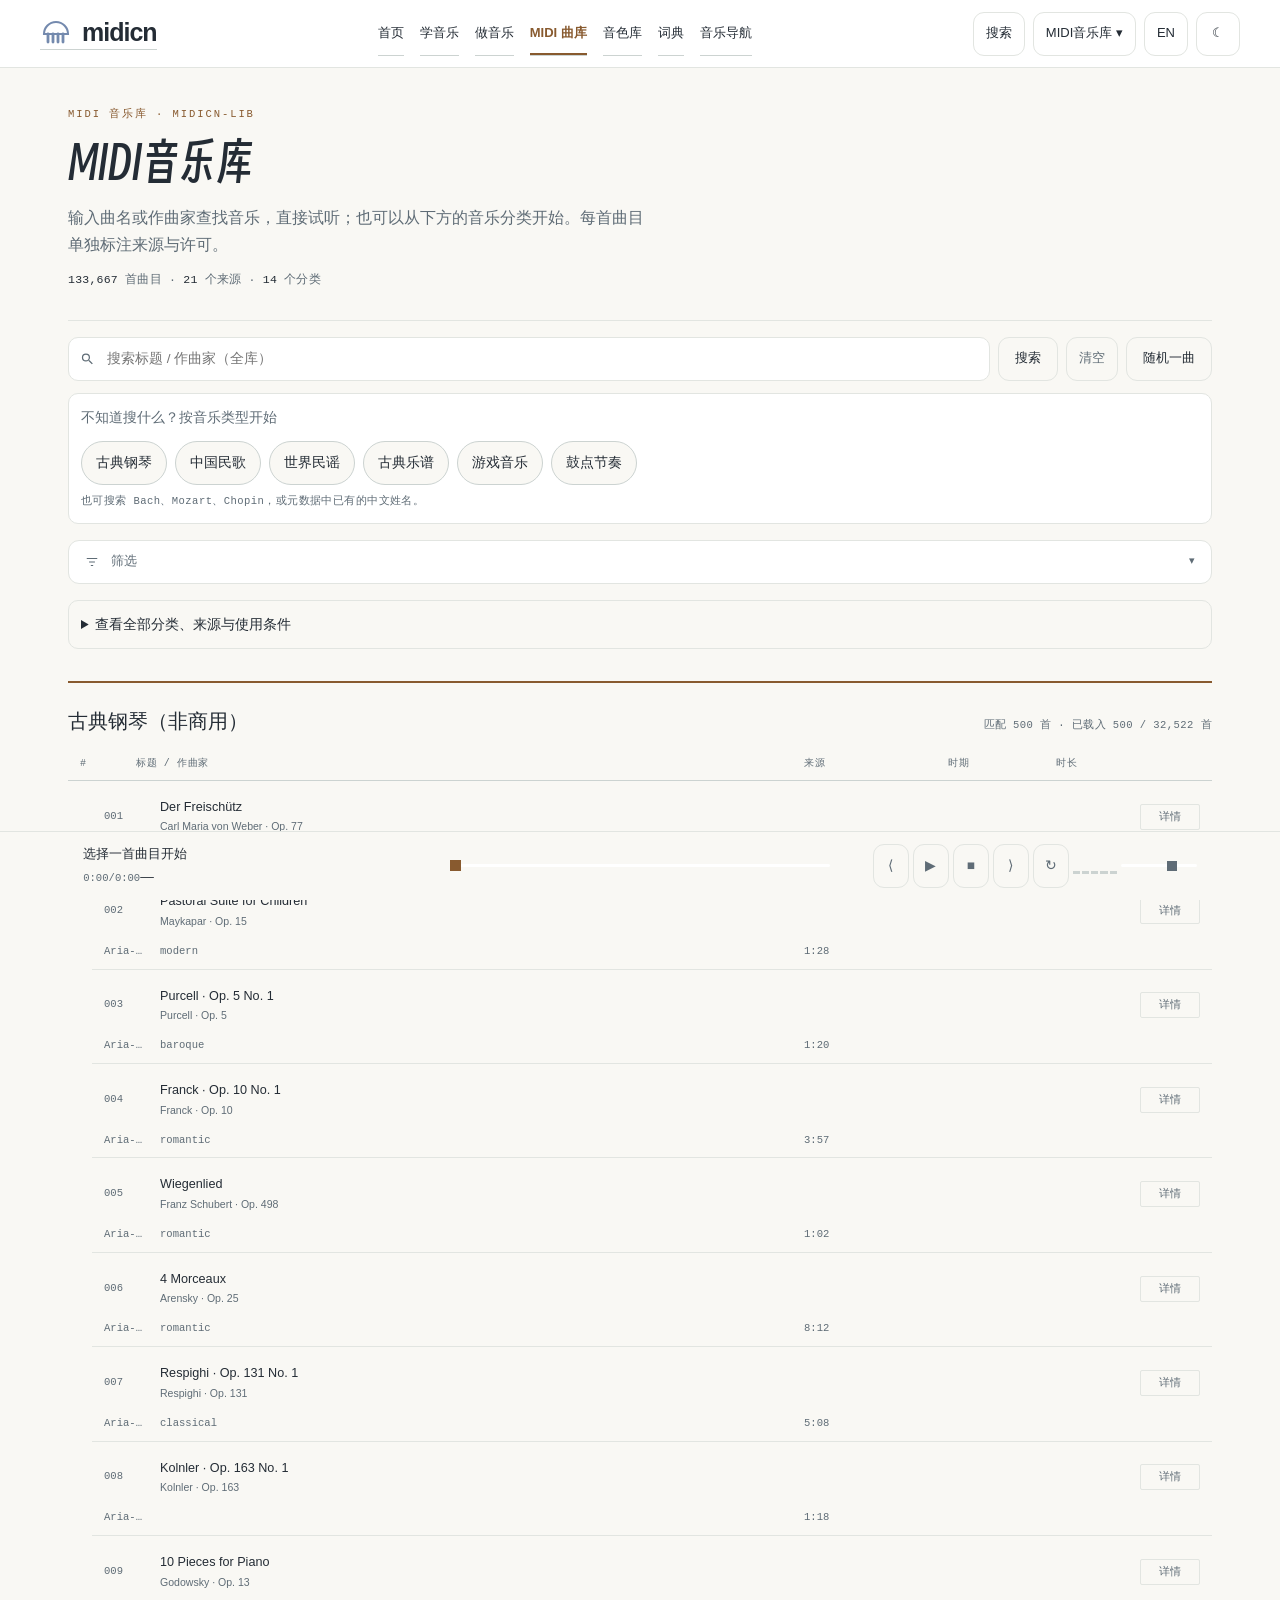
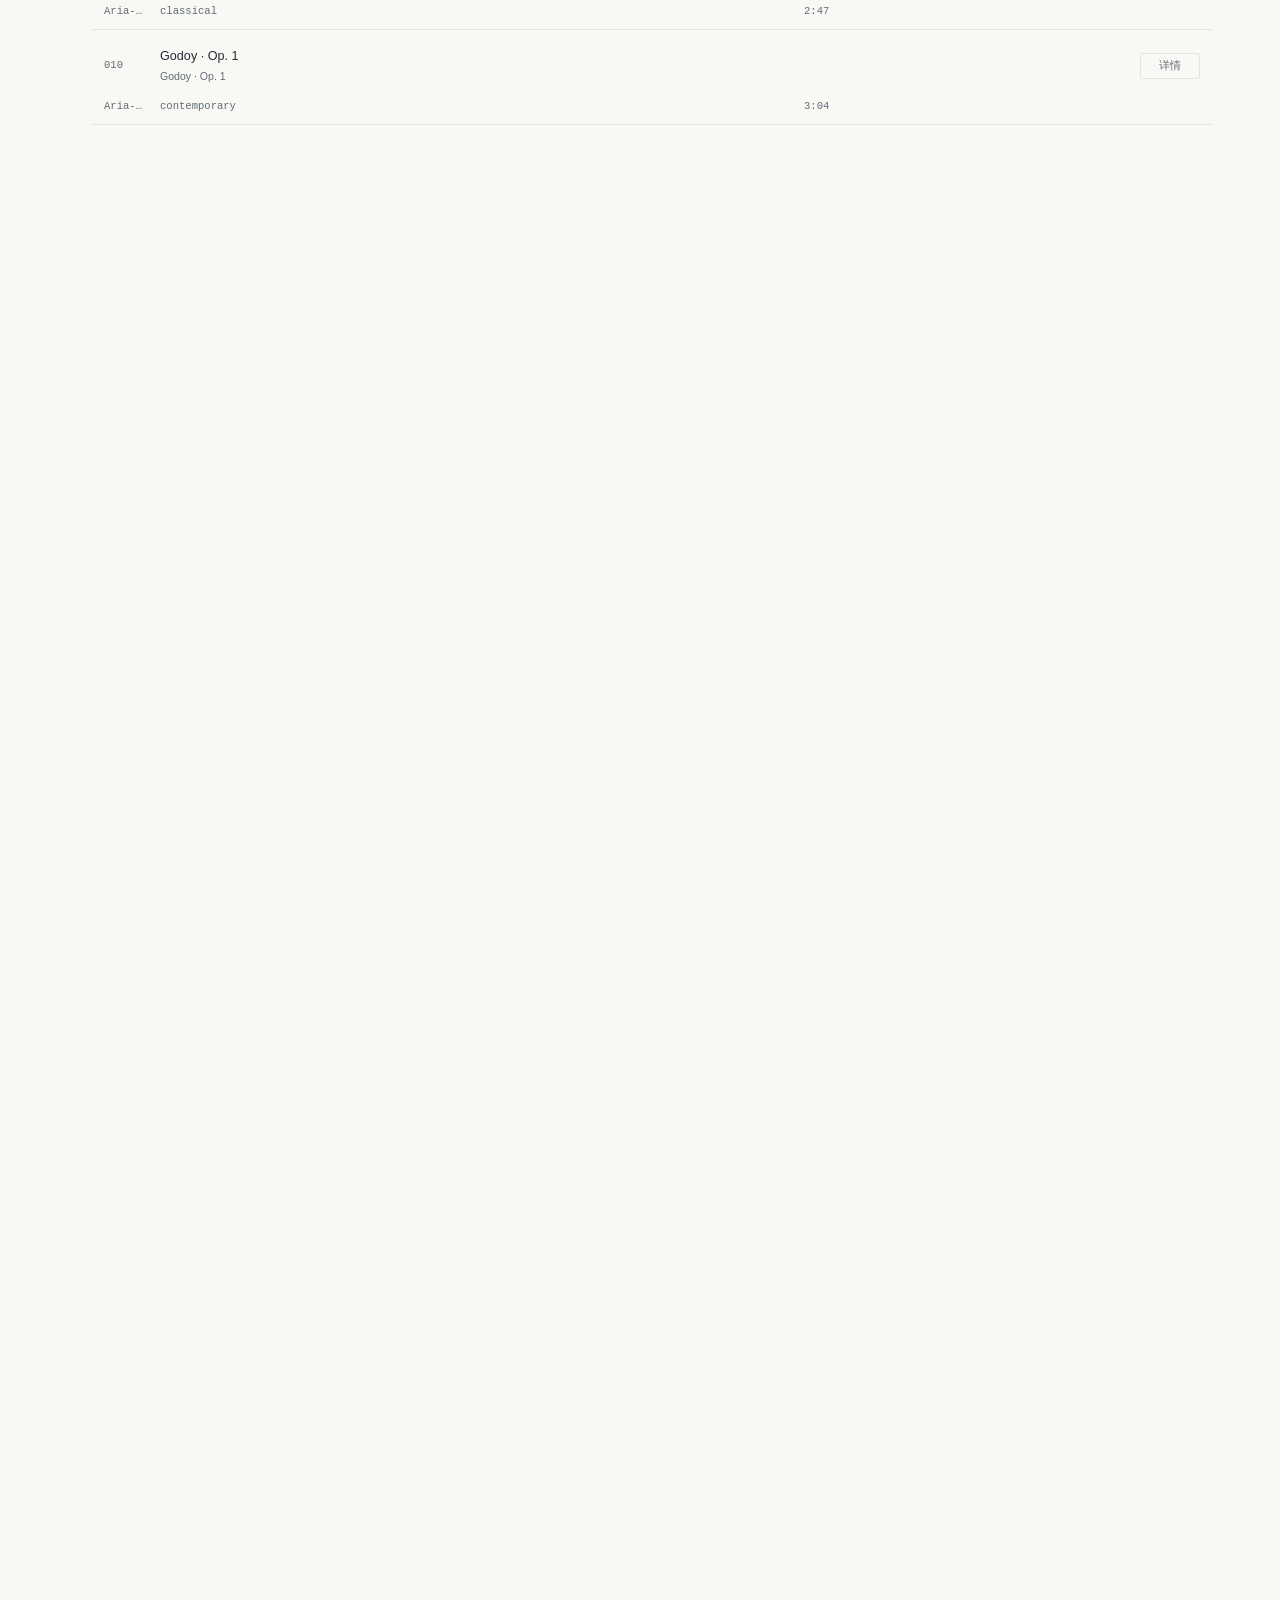
==== commit 20f90da3: "Refine shared compact UI, knowledge accuracy and feedback (core 1.5.0)" ====
--- a/index.html
+++ b/index.html
@@ -6,7 +6,7 @@
 <meta property="og:title" content="MIDI音乐库 · 搜索与试听"><meta property="og:description" content="按曲名、作曲家、乐器与风格查找MIDI，直接试听，并查看逐曲来源与许可。"><meta property="og:type" content="website"><meta property="og:url" content="https://lib.midicn.com/"><meta property="og:site_name" content="midicn · 音乐库"><meta property="og:locale" content="zh_CN"><meta property="og:image" content="https://lib.midicn.com/assets/og.png"><meta name="twitter:card" content="summary_large_image">
 <meta property="og:image:width" content="1200"><meta property="og:image:height" content="630"><meta property="og:image:alt" content="midicn · 音乐库"><meta name="twitter:title" content="MIDI音乐库 · 搜索与试听"><meta name="twitter:description" content="按曲名、作曲家、乐器与风格查找MIDI，直接试听，并查看逐曲来源与许可。"><meta name="twitter:image" content="https://lib.midicn.com/assets/og.png">
 <meta name="theme-color" content="#c28a55"><link rel="manifest" href="manifest.json"><link rel="apple-touch-icon" href="assets/core/icons/icon-192.png"><link rel="icon" href="[data-uri]">
-<script>(()=>{try{const a=document.cookie.split(';').map(x=>x.trim()).filter(x=>x.startsWith('midicn-theme=')).pop();const v=a?a.split('=')[1]:localStorage.getItem('midicn-theme');if(v==='light'||v==='dark')document.documentElement.dataset.theme=v}catch{}})();</script><link rel="preload" as="font" type="font/woff2" href="assets/fonts/p.2d3daa3852.e138ba1133da.woff2" crossorigin><style>@font-face{font-family:"Smiley Sans";src:url("assets/fonts/p.2d3daa3852.e138ba1133da.woff2") format("woff2");font-display:swap}</style><link rel="stylesheet" href="assets/ui/base.498b1943d78c.css"><link rel="stylesheet" href="assets/ui/lib-index.6a82fa974dd3.css"><script type="application/ld+json">{"@context":"https://schema.org","@type":"WebPage","name":"MIDI音乐库 · 搜索与试听","description":"按曲名、作曲家、乐器与风格查找MIDI，直接试听，并查看逐曲来源与许可。","url":"https://lib.midicn.com/","inLanguage":"zh"}</script></head>
+<script>(()=>{try{const a=document.cookie.split(';').map(x=>x.trim()).filter(x=>x.startsWith('midicn-theme=')).pop();const v=a?a.split('=')[1]:localStorage.getItem('midicn-theme');if(v==='light'||v==='dark')document.documentElement.dataset.theme=v}catch{}})();</script><link rel="preload" as="font" type="font/woff2" href="assets/fonts/p.2d3daa3852.e138ba1133da.woff2" crossorigin><style>@font-face{font-family:"Smiley Sans";src:url("assets/fonts/p.2d3daa3852.e138ba1133da.woff2") format("woff2");font-display:swap}</style><link rel="stylesheet" href="assets/ui/base.4ad7340feef4.css"><link rel="stylesheet" href="assets/ui/lib-index.6a82fa974dd3.css"><script type="application/ld+json">{"@context":"https://schema.org","@type":"WebPage","name":"MIDI音乐库 · 搜索与试听","description":"按曲名、作曲家、乐器与风格查找MIDI，直接试听，并查看逐曲来源与许可。","url":"https://lib.midicn.com/","inLanguage":"zh"}</script></head>
 <body><a class="skip-link" href="#main" data-zh="跳至正文" data-en="Skip to content">跳至正文</a>
 <header class="site-header">
 <a class="site-brand" href="https://home.midicn.com/" data-zh-href="https://home.midicn.com/" data-en-href="https://home.midicn.com/en/" aria-label="midicn"><span class="jf-stack"><svg viewBox="0 0 32 32" width="32" height="32" class="jf jf-idle" aria-hidden="true"><path d="M4 17A12 12 0 0 1 28 17Z" fill="none" stroke="var(--accent)" stroke-width="2.1"/><path d="M8 17V25.0" stroke="var(--accent)" stroke-width="2.8" stroke-linecap="round" fill="none"/><path d="M13 17V25.0" stroke="var(--accent)" stroke-width="2.8" stroke-linecap="round" fill="none"/><path d="M18 17V25.0" stroke="var(--accent)" stroke-width="2.8" stroke-linecap="round" fill="none"/><path d="M23 17V25.0" stroke="var(--accent)" stroke-width="2.8" stroke-linecap="round" fill="none"/></svg></span><b>midicn</b></a>
@@ -99,5 +99,5 @@
 </section>
 </main><p id="midicn-status" role="status" aria-live="polite"></p>
 <div id="player" class="audio-player audio-player-queue" data-backend="library"><div class="pw"><div class="pmeta"><span id="np" class="audio-title" data-zh="选择一首曲目开始" data-en="Choose a track to start">选择一首曲目开始</span><span class="ptime audio-time" id="tcur">0:00</span><span class="ptime">/</span><span class="ptime audio-time" id="ttot">0:00</span><span class="pill" id="sfbadge">—</span></div><input type="range" class="audio-progress" id="prog" min="0" max="1000" value="0" data-zh-label="播放进度" data-en-label="Playback progress" aria-label="播放进度"><div class="pctl"><button type="button" class="audio-control kb-lab-btn" id="prev" data-audio="previous" data-zh-label="上一首" data-en-label="Previous" aria-label="上一首" >⟨</button><button type="button" class="audio-control kb-lab-btn" id="play" data-audio="play" data-zh-label="播放" data-en-label="Play" aria-label="播放" >▶</button><button type="button" class="audio-control kb-lab-btn" id="stop" data-audio="stop" data-zh-label="停止" data-en-label="Stop" aria-label="停止" >■</button><button type="button" class="audio-control kb-lab-btn" id="next" data-audio="next" data-zh-label="下一首" data-en-label="Next" aria-label="下一首" >⟩</button><button type="button" class="audio-control kb-lab-btn" id="loop" data-audio="loop" data-zh-label="循环播放" data-en-label="Loop" aria-label="循环播放" >↻</button><span class="viz" id="viz" aria-hidden="true"><i></i><i></i><i></i><i></i><i></i></span><input type="range" id="vol" min="0" max="100" value="70" data-zh-label="音量" data-en-label="Volume" aria-label="音量"></div></div></div><nav class="site-bottom-nav" aria-label="Mobile navigation"><a href="https://home.midicn.com/" data-zh="首页" data-en="Home" data-zh-href="https://home.midicn.com/" data-en-href="https://home.midicn.com/en/">首页</a><a href="https://home.midicn.com/learn/" data-zh-href="https://home.midicn.com/learn/" data-en-href="https://home.midicn.com/en/learn/" data-zh="学习" data-en="Learn">学习</a><a href="https://home.midicn.com/make/" data-zh-href="https://home.midicn.com/make/" data-en-href="https://home.midicn.com/en/make/" data-zh="制作" data-en="Make">制作</a><a href="https://lib.midicn.com/" data-zh="MIDI库" data-en="MIDI" data-zh-href="https://lib.midicn.com/" data-en-href="https://lib.midicn.com/" aria-current="page">MIDI库</a><a href="https://sf.midicn.com/" data-zh="音色库" data-en="Sounds" data-zh-href="https://sf.midicn.com/" data-en-href="https://sf.midicn.com/">音色库</a><a href="https://nav.midicn.com/" data-zh="导航" data-en="Nav" data-zh-href="https://nav.midicn.com/" data-en-href="https://nav.midicn.com/">导航</a></nav><footer class="site-footer"><div class="footer-ad" data-footer-ad hidden><span class="footer-ad-label" data-zh="广告" data-en="Advertisement">广告</span>
-<ins class="adsbygoogle" style="display:block" data-ad-client="ca-pub-0088997035636558" data-ad-slot="1813332933" data-ad-format="auto" data-full-width-responsive="true"></ins></div><div class="footer-line" data-locale="zh"><a class="footer-brand" href="https://home.midicn.com/">© 2026 midicn</a><nav aria-label="法律声明"><a class="footer-secondary" href="https://home.midicn.com/about/">关于</a><a href="https://home.midicn.com/legal/data/terms/">条款</a><a href="https://home.midicn.com/legal/privacy/">隐私</a><a href="https://home.midicn.com/legal/data/disclaimer/">免责</a><a href="https://home.midicn.com/legal/data/copyright/">版权</a><a class="footer-secondary" href="https://github.com/midicn/home/issues" rel="noopener">反馈</a></nav></div><div class="footer-line" data-locale="en" hidden><a class="footer-brand" href="https://home.midicn.com/en/">© 2026 midicn</a><nav aria-label="Legal"><a class="footer-secondary" href="https://home.midicn.com/en/about/">About</a><a href="https://home.midicn.com/en/legal/data/terms/">Terms</a><a href="https://home.midicn.com/en/legal/privacy/">Privacy</a><a href="https://home.midicn.com/en/legal/data/disclaimer/">Notice</a><a href="https://home.midicn.com/en/legal/data/copyright/">Rights</a><a class="footer-secondary" href="https://github.com/midicn/home/issues" rel="noopener">Feedback</a></nav></div><div class="page-metadata" hidden aria-hidden="true"><p id="footNote"></p><p id="footLic"></p><p id="footLegal"></p></div><noscript><nav class="no-script-sites" aria-label="All sites"><a href="https://nav.midicn.com/" data-zh="音乐导航" data-en="Directory" data-zh-href="https://nav.midicn.com/" data-en-href="https://nav.midicn.com/">音乐导航</a><a href="https://lib.midicn.com/" data-zh="MIDI音乐库" data-en="MIDI Library" data-zh-href="https://lib.midicn.com/" data-en-href="https://lib.midicn.com/">MIDI音乐库</a><a href="https://mid.midicn.com/" data-zh="MIDI下载" data-en="MIDI Downloads" data-zh-href="https://mid.midicn.com/" data-en-href="https://mid.midicn.com/">MIDI下载</a><a href="https://zip.midicn.com/" data-zh="打包下载" data-en="Packs" data-zh-href="https://zip.midicn.com/" data-en-href="https://zip.midicn.com/">打包下载</a><a href="https://sf.midicn.com/" data-zh="音色库" data-en="SoundFonts" data-zh-href="https://sf.midicn.com/" data-en-href="https://sf.midicn.com/">音色库</a><a href="https://home.midicn.com/" data-zh="首页" data-en="Home" data-zh-href="https://home.midicn.com/" data-en-href="https://home.midicn.com/en/">首页</a><a href="https://gloss.midicn.com/" data-zh="词典" data-en="Dictionary" data-zh-href="https://gloss.midicn.com/" data-en-href="https://gloss.midicn.com/en/">词典</a><a href="https://hist.midicn.com/" data-zh="音乐史" data-en="Music History" data-zh-href="https://hist.midicn.com/" data-en-href="https://hist.midicn.com/en/">音乐史</a><a href="https://theo.midicn.com/" data-zh="乐理" data-en="Theory" data-zh-href="https://theo.midicn.com/" data-en-href="https://theo.midicn.com/en/">乐理</a><a href="https://inst.midicn.com/" data-zh="乐器" data-en="Instruments" data-zh-href="https://inst.midicn.com/" data-en-href="https://inst.midicn.com/en/">乐器</a><a href="https://prod.midicn.com/" data-zh="音频" data-en="Audio" data-zh-href="https://prod.midicn.com/" data-en-href="https://prod.midicn.com/en/">音频</a><a href="https://ai.midicn.com/" data-zh="AI做音乐" data-en="AI Music" data-zh-href="https://ai.midicn.com/" data-en-href="https://ai.midicn.com/en/">AI做音乐</a></nav></noscript></footer>
-<script type="application/json" id="midicn-config">{"site":"lib","core":"1.4.0","locale":"zh","localeMode":"inline","serviceWorker":"sw.js","midiLocator":"data/midi-locator.json","midiOrigins":["https://mid.midicn.com","https://zip.midicn.com","https://lib.midicn.com"],"advertising":{"enabled":true,"client":"ca-pub-0088997035636558","slot":"1813332933","host":"lib.midicn.com"},"audioLibraryPlayer":"assets/ui/library-player.265479e77681.js","librarySearchWorker":"assets/ui/library-search-worker.504842990e38.js"}</script><script defer src="assets/ui/runtime.81408745fe46.js"></script><script defer src="assets/ui/lib-index.a1bb4920e213.js"></script></body></html>
+<ins class="adsbygoogle" style="display:block" data-ad-client="ca-pub-0088997035636558" data-ad-slot="1813332933" data-ad-format="auto" data-full-width-responsive="true"></ins></div><div class="footer-line" data-locale="zh"><a class="footer-brand" href="https://home.midicn.com/">© 2026 midicn</a><nav aria-label="法律声明"><a class="footer-secondary" href="https://home.midicn.com/about/">关于</a><a href="https://home.midicn.com/legal/data/terms/">条款</a><a href="https://home.midicn.com/legal/privacy/">隐私</a><a href="https://home.midicn.com/legal/data/disclaimer/">免责</a><a href="https://home.midicn.com/legal/data/copyright/">版权</a><a class="footer-feedback" data-feedback href="https://github.com/midicn/midi-library/issues" rel="noopener">反馈</a></nav></div><div class="footer-line" data-locale="en" hidden><a class="footer-brand" href="https://home.midicn.com/en/">© 2026 midicn</a><nav aria-label="Legal"><a class="footer-secondary" href="https://home.midicn.com/en/about/">About</a><a href="https://home.midicn.com/en/legal/data/terms/">Terms</a><a href="https://home.midicn.com/en/legal/privacy/">Privacy</a><a href="https://home.midicn.com/en/legal/data/disclaimer/">Notice</a><a href="https://home.midicn.com/en/legal/data/copyright/">Rights</a><a class="footer-feedback" data-feedback href="https://github.com/midicn/midi-library/issues" rel="noopener">Feedback</a></nav></div><div class="page-metadata" hidden aria-hidden="true"><p id="footNote"></p><p id="footLic"></p><p id="footLegal"></p></div><noscript><nav class="no-script-sites" aria-label="All sites"><a href="https://nav.midicn.com/" data-zh="音乐导航" data-en="Directory" data-zh-href="https://nav.midicn.com/" data-en-href="https://nav.midicn.com/">音乐导航</a><a href="https://lib.midicn.com/" data-zh="MIDI音乐库" data-en="MIDI Library" data-zh-href="https://lib.midicn.com/" data-en-href="https://lib.midicn.com/">MIDI音乐库</a><a href="https://mid.midicn.com/" data-zh="MIDI下载" data-en="MIDI Downloads" data-zh-href="https://mid.midicn.com/" data-en-href="https://mid.midicn.com/">MIDI下载</a><a href="https://zip.midicn.com/" data-zh="打包下载" data-en="Packs" data-zh-href="https://zip.midicn.com/" data-en-href="https://zip.midicn.com/">打包下载</a><a href="https://sf.midicn.com/" data-zh="音色库" data-en="SoundFonts" data-zh-href="https://sf.midicn.com/" data-en-href="https://sf.midicn.com/">音色库</a><a href="https://home.midicn.com/" data-zh="首页" data-en="Home" data-zh-href="https://home.midicn.com/" data-en-href="https://home.midicn.com/en/">首页</a><a href="https://gloss.midicn.com/" data-zh="词典" data-en="Dictionary" data-zh-href="https://gloss.midicn.com/" data-en-href="https://gloss.midicn.com/en/">词典</a><a href="https://hist.midicn.com/" data-zh="音乐史" data-en="Music History" data-zh-href="https://hist.midicn.com/" data-en-href="https://hist.midicn.com/en/">音乐史</a><a href="https://theo.midicn.com/" data-zh="乐理" data-en="Theory" data-zh-href="https://theo.midicn.com/" data-en-href="https://theo.midicn.com/en/">乐理</a><a href="https://inst.midicn.com/" data-zh="乐器" data-en="Instruments" data-zh-href="https://inst.midicn.com/" data-en-href="https://inst.midicn.com/en/">乐器</a><a href="https://prod.midicn.com/" data-zh="音频" data-en="Audio" data-zh-href="https://prod.midicn.com/" data-en-href="https://prod.midicn.com/en/">音频</a><a href="https://ai.midicn.com/" data-zh="AI做音乐" data-en="AI Music" data-zh-href="https://ai.midicn.com/" data-en-href="https://ai.midicn.com/en/">AI做音乐</a></nav></noscript></footer>
+<script type="application/json" id="midicn-config">{"site":"lib","core":"1.5.0","locale":"zh","localeMode":"inline","serviceWorker":"sw.js","midiLocator":"data/midi-locator.json","midiOrigins":["https://mid.midicn.com","https://zip.midicn.com","https://lib.midicn.com"],"advertising":{"enabled":true,"client":"ca-pub-0088997035636558","slot":"1813332933","host":"lib.midicn.com"},"audioLibraryPlayer":"assets/ui/library-player.265479e77681.js","librarySearchWorker":"assets/ui/library-search-worker.504842990e38.js"}</script><script defer src="assets/ui/runtime.81408745fe46.js"></script><script defer src="assets/ui/lib-index.a1bb4920e213.js"></script></body></html>
--- a/assets/ui/base.4ad7340feef4.css
+++ b/assets/ui/base.4ad7340feef4.css
@@ -0,0 +1 @@
+@layer reset,tokens,base,components,layouts,utilities;@layer base{:root{color-scheme:light dark;--ink:#0B0B0C;--ink:light-dark(#F7F4EE,#0B0B0C);--ink-2:#111113;--ink-2:light-dark(#FFFFFF,#111113);--ink-3:#17171A;--ink-3:light-dark(#F1EDE5,#17171A);--ink-4:#0E0E10;--ink-4:light-dark(#FAF8F4,#0E0E10);--rule:#242427;--rule:light-dark(#D9D3C7,#242427);--rule-2:#343439;--rule-2:light-dark(#BDB5A5,#343439);--paper:#F2EEE6;--paper:light-dark(#16161A,#F2EEE6);--paper-2:#A9A49B;--paper-2:light-dark(#5A564E,#A9A49B);--paper-3:#6E6A64;--paper-3:light-dark(#6E6A64,#807B72);--vermilion:#CE4A32;--vermilion:light-dark(#A93A24,#CE4A32);--gold:#C9A227;--gold:light-dark(#8A6F10,#C9A227);--jade:#5E9E7E;--jade:light-dark(#2F6B50,#5E9E7E);--slate:#7A8AA3;--slate:light-dark(#4C5A70,#7A8AA3);--ok:light-dark(#1B7A4C,#58D48A);--study:light-dark(#1F5FA8,#5A9BD8);--doubt:light-dark(#9A6213,#E8A33D);--warn:light-dark(#C0452A,#FF7A5C);--stop:light-dark(#B32E2E,#E45A5A);--vermilion-soft:rgba(206,74,50,.14);--vermilion-soft:light-dark(rgba(169,58,36,.1),rgba(206,74,50,.14));--vermilion-line:rgba(206,74,50,.45);--vermilion-line:light-dark(rgba(169,58,36,.4),rgba(206,74,50,.45));--gold-soft:rgba(201,162,39,.14);--gold-soft:light-dark(rgba(138,111,16,.1),rgba(201,162,39,.14));--jade-soft:rgba(94,158,126,.14);--jade-soft:light-dark(rgba(47,107,80,.1),rgba(94,158,126,.14));--accent-h:18;--accent-c:.16;--accent:oklch(.58 var(--accent-c) var(--accent-h));--accent:light-dark(oklch(.58 var(--accent-c,.16) var(--accent-h)),oklch(.8 var(--accent-c,.15) var(--accent-h)));--accent-soft:oklch(.58 var(--accent-c,.16) var(--accent-h) / .14);--accent-soft:light-dark(oklch(.58 var(--accent-c,.16) var(--accent-h) / .12),oklch(.8 var(--accent-c,.15) var(--accent-h) / .16));--on-accent:light-dark(#FFF8F4,#1A0A06);--n0:light-dark(#FBF8F1,#08080B);--n1:light-dark(#FFFFFF,#12121A);--n2:light-dark(#F4F0E6,#1A1A25);--n3:light-dark(#E4DECF,#242432);--n4:light-dark(#CFC7B2,#32323F);--n5:light-dark(#B3AA93,#4A4A5A);--n6:light-dark(#8F8875,#6C6C80);--n7:light-dark(#6E6857,#8E8EA3);--n8:light-dark(#524D3F,#B4B4C6);--n9:light-dark(#38342A,#D6D6E2);--n10:light-dark(#211E17,#EFEFE8);--n11:light-dark(#12100B,#F7F6F1);--serif:"Songti SC","Source Han Serif SC","Noto Serif SC",Georgia,"Times New Roman",serif;--sans:-apple-system,BlinkMacSystemFont,"Segoe UI","PingFang SC","Hiragino Sans GB","Microsoft YaHei",Roboto,sans-serif;--mono:ui-monospace,SFMono-Regular,"SF Mono",Menlo,Consolas,monospace;--fs-10:clamp(10px,.62rem,11px);--fs-11:clamp(10.5px,.66rem,11.5px);--fs-12:clamp(11.5px,.72rem,12.5px);--fs-13:clamp(12.5px,.79rem,13.5px);--fs-14:clamp(13.5px,.85rem,14.5px);--fs-16:clamp(15px,.95rem,16.5px);--fs-20:clamp(17px,1.1rem,20px);--fs-26:clamp(20px,1.6vw,26px);--fs-34:clamp(24px,2.6vw,34px);--fs-38:clamp(28px,3.2vw,38px);--fs-46:clamp(28px,4vw,46px);--lh-tight:1.2;--lh-body:1.68;--s1:4px;--s2:8px;--s3:12px;--s4:16px;--s5:24px;--s6:32px;--s7:48px;--s8:64px;--r-1:8px;--r-2:16px;--r-3:26px;--r-full:999px;--r:var(--r-1);--r-lg:var(--r-2);--shadow-1:0 1px 0 light-dark(rgba(90,70,30,.1),rgba(0,0,0,.35)),0 10px 24px -16px oklch(.6 .1 var(--accent-h) / .45);--shadow-2:0 2px 0 light-dark(rgba(90,70,30,.08),rgba(0,0,0,.3)),0 20px 44px -22px oklch(.6 .12 var(--accent-h) / .55);--wrap:min(92vw,1560px);--wrap-wide:var(--wrap);--wrap-read:var(--wrap);--gutter:clamp(var(--s4),2.5vw,var(--s6));--z-hdr:20;--z-play:30;--z-pop:40;--hdr:56px;--play:68px;--tap:44px;--sa-t:env(safe-area-inset-top,0px);--sa-b:env(safe-area-inset-bottom,0px);--sa-l:env(safe-area-inset-left,0px);--sa-r:env(safe-area-inset-right,0px);--t:.15s linear}:root[data-theme=light]{color-scheme:light}:root[data-theme=dark]{color-scheme:dark}@media(prefers-reduced-motion:reduce){:root{--t:.01s}}.jf-t1{stroke:var(--jf-1)}.jf-t2{stroke:var(--jf-2)}.jf-t3{stroke:var(--jf-3)}.jf-t4{stroke:var(--jf-4)}.jf-w1{stroke:var(--jf-1)}.jf-w4{stroke:var(--jf-4)}.jf-dome{fill:var(--jf-dome)}.jf-dome-n{fill:color-mix(in oklab,var(--jf-dome) 22%,var(--n6))}.jf-dome-d{fill:color-mix(in oklab,var(--jf-dome) 12%,var(--n4))}.jf-mute{stroke:color-mix(in oklab,var(--jf-dome) 45%,var(--n6))}.jf-n{stroke:var(--n6)}.jf-n4{stroke:var(--n4)}.jf-doubt{stroke:var(--doubt)}.jf-dim{stroke:var(--jf-dome);stroke-opacity:.55}.jf-stack{display:inline-flex;position:relative;line-height:0;flex:none}.jf-stack .jf{display:none}.jf-stack .jf-idle{display:block}.jf-stack .jf-playing,.jf-stack .jf-loading,.jf-stack .jf-done,.jf-stack .jf-hint{position:absolute;top:0;left:0}:root[data-jf=playing] .jf-stack .jf-idle{visibility:hidden}:root[data-jf=playing] .jf-stack .jf-playing{display:block}:root[data-jf=loading] .jf-stack .jf-idle{visibility:hidden}:root[data-jf=loading] .jf-stack .jf-loading{display:block}:root[data-jf=hint] .jf-stack .jf-idle{visibility:hidden}:root[data-jf=hint] .jf-stack .jf-hint{display:block}:root[data-jf=done] .jf-stack .jf-idle{visibility:hidden}:root[data-jf=done] .jf-stack .jf-done{display:block}@media(prefers-reduced-motion:no-preference){:root[data-jf=playing] .jf-stack .jf-playing path:nth-of-type(odd){animation:jf-swim 1.6s ease-in-out infinite alternate}@keyframes jf-swim{0%{transform:translateY(-.6px)}to{transform:translateY(.6px)}}}*{box-sizing:border-box;margin:0;padding:0}html{-webkit-text-size-adjust:100%;scroll-behavior:smooth}body{background:var(--ink);color:var(--paper);font-family:var(--sans);font-size:var(--fs-14);line-height:var(--lh-body);-webkit-font-smoothing:antialiased;overflow-x:hidden}a{color:inherit;text-decoration:none;border-bottom:1px solid var(--rule-2);transition:border-color var(--t),color var(--t)}a:hover{border-bottom-color:var(--vermilion);color:var(--vermilion)}button,input,select{font:inherit;color:inherit}button{background:none;border:0;cursor:pointer}:focus-visible{outline:2px solid var(--vermilion);outline-offset:2px}img,svg{display:block;max-width:100%}::selection{background:var(--vermilion);color:#fff}code,kbd{font-family:var(--mono);font-size:.9em;background:var(--ink-4);border:1px solid var(--rule);padding:.05em .3em}pre{background:var(--ink-4);border:1px solid var(--rule);padding:var(--s4);overflow-x:auto;font-family:var(--mono);font-size:var(--fs-12);line-height:1.8;margin:var(--s3) 0 var(--s5)}pre code{background:none;border:0;padding:0}h1,h2,h3{font-family:var(--serif);font-weight:600;letter-spacing:.01em;line-height:var(--lh-tight)}h1{font-size:var(--fs-34)}h2{font-size:var(--fs-26)}h3{font-size:var(--fs-16);font-family:var(--sans);font-weight:650;letter-spacing:0}p{color:var(--paper-2);margin-bottom:var(--s3)}strong,b{color:var(--paper);font-weight:650}.lede{font-family:var(--serif);font-size:var(--fs-16);line-height:1.78;color:var(--paper);max-width:100%}.lede em{font-style:normal;color:var(--vermilion)}.meta{font-family:var(--mono);font-size:var(--fs-11);color:var(--paper-3);letter-spacing:.04em}.num{font-family:var(--mono);font-variant-numeric:tabular-nums}.stitle{display:flex;align-items:baseline;gap:var(--s3);flex-wrap:wrap;padding-top:var(--s2);border-top:2px solid var(--vermilion);margin:var(--s5) 0 var(--s3)}.stitle h2{margin:0}.stitle .spacer{margin-left:auto}h1,h2,h3{text-wrap:balance}p,.lede{text-wrap:pretty}.lede{max-width:100%}.nav a,.btn,.axis,.langbtn,.dlchip,.dlmore,.fgrid a,.fgrid h4,.stitle h2,.stitle .meta,.tag,.lic,.pkg .pn,.pkg .pm,.sideitem .si-n,.hero-meta,.hero .kick,.crumbs span,.crumbs a{white-space:nowrap}.nav{flex-wrap:wrap;row-gap:var(--s2)}@media(max-width:1023px){.hbar{flex-wrap:wrap;height:auto;min-height:52px;padding-top:var(--s2);padding-bottom:var(--s2);row-gap:var(--s2)}.nav{margin-left:0;width:100%;order:9;gap:var(--s4)}}.wrap{width:100%;max-width:var(--wrap);margin:0 auto;padding:0 var(--gutter)}.wrap-read{max-width:var(--wrap-read)}body>header{position:sticky;top:0;z-index:var(--z-hdr);background:var(--ink);border-bottom:1px solid var(--rule)}.hbar{max-width:var(--wrap);margin:0 auto;height:var(--hdr);padding:0 var(--gutter);display:flex;align-items:center;gap:var(--s5)}.brand{display:flex;align-items:center;gap:var(--s2);border:0;flex:none}.brand svg{width:22px;height:22px;flex:none}.brand .jf-404 svg{width:32px;height:32px}.brand b{font-family:var(--serif);font-size:var(--fs-16);font-weight:600}.brand i{font-family:var(--mono);font-size:var(--fs-11);font-style:normal;color:var(--paper-3);margin-left:2px}.nav{display:flex;gap:var(--s5);font-size:var(--fs-13);margin-left:auto;flex-wrap:wrap}.nav a{border-bottom:1px solid transparent;padding-bottom:2px;color:var(--paper-2)}.nav a:hover{color:var(--paper);border-bottom-color:var(--rule-2)}.nav a.on{color:var(--paper);border-bottom-color:var(--vermilion)}.iconbtn{width:34px;height:34px;border:1px solid var(--rule);color:var(--paper-2);display:grid;place-items:center;transition:var(--t);flex:none}.iconbtn:hover{border-color:var(--vermilion);color:var(--vermilion)}.iconbtn svg{width:15px;height:15px;fill:currentColor}.langbtn{width:auto;padding:0 var(--s3);font-family:var(--mono);font-size:var(--fs-11)}#theme svg{fill:none;stroke:currentColor}#theme .i-sun{display:none}#theme .i-moon{display:block}@media(prefers-color-scheme:dark){:root:not([data-theme=light]) #theme .i-sun{display:block}:root:not([data-theme=light]) #theme .i-moon{display:none}}:root[data-theme=dark] #theme .i-sun{display:block}:root[data-theme=dark] #theme .i-moon{display:none}:root[data-theme=light] #theme .i-sun{display:none}:root[data-theme=light] #theme .i-moon{display:block}.kb-tabicons{position:absolute;width:0;height:0;overflow:hidden}.panel{border:1px solid var(--rule);background:var(--ink-2)}.panel-hd{display:flex;align-items:center;gap:var(--s3);padding:var(--s3) var(--s4);border-bottom:1px solid var(--rule);font-family:var(--serif);font-size:var(--fs-14)}.panel-bd{padding:var(--s3) var(--s4)}.tile{border:1px solid var(--rule);background:var(--ink-2);padding:var(--s3);transition:border-color var(--t),background var(--t);display:block}.tile:hover{border-color:var(--rule-2);background:var(--ink-3);border-bottom-color:var(--rule-2)}.tile.is-on{border-color:var(--vermilion);background:var(--vermilion-soft)}.dl{display:grid;grid-template-columns:auto minmax(0,1fr);gap:var(--s2) var(--s4);font-size:var(--fs-13)}.dl dt{color:var(--paper-3);white-space:nowrap;font-family:var(--mono);font-size:var(--fs-11);padding-top:2px}.dl dd{margin:0;color:var(--paper);word-break:break-word}table{width:100%;border-collapse:collapse;font-size:var(--fs-13)}th,td{text-align:left;padding:var(--s3);border-bottom:1px solid var(--rule);vertical-align:top}th{font-family:var(--mono);font-size:var(--fs-11);color:var(--paper-3);letter-spacing:.06em;font-weight:500;border-bottom-color:var(--rule-2);white-space:nowrap}td b{font-weight:600}.tw{width:100%;overflow-x:auto;-webkit-overflow-scrolling:touch}.lic{display:inline-flex;align-items:center;gap:var(--s2);font-family:var(--mono);font-size:var(--fs-11);white-space:nowrap;border:1px solid currentColor;padding:1px var(--s2);color:var(--paper-3)}.lic:before{content:"";width:6px;height:6px;background:currentColor;flex:none}.lic.c1{color:var(--jade)}.lic.c2{color:var(--gold)}.lic.c3{color:var(--slate)}.lic.no{color:var(--vermilion)}.lic.plain{border-color:var(--rule);color:var(--paper-3)}.btn{display:inline-flex;align-items:center;justify-content:center;gap:var(--s2);min-height:44px;padding:0 var(--s4);border:1px solid var(--rule-2);background:none;color:var(--paper);font-size:var(--fs-13);transition:var(--t)}.btn:hover{border-color:var(--vermilion);color:var(--vermilion)}.btn.primary{background:var(--vermilion);border-color:var(--vermilion);color:#fff}.btn.primary:hover{filter:brightness(1.08);color:#fff}.btn.ghost{border-color:transparent;color:var(--paper-2);padding:0 var(--s3)}.btn.ghost:hover{border-color:var(--rule);color:var(--paper)}.btn svg{width:14px;height:14px;fill:currentColor}.sig{display:flex;align-items:flex-end;gap:1px;height:24px}.sig i{flex:1;background:var(--rule-2);transition:background var(--t)}.tile:hover .sig i{background:var(--vermilion)}footer{margin-top:var(--s6);border-top:1px solid var(--rule);padding:var(--s4) 0 calc(var(--s4) + var(--sa-b))}.fnote{margin-top:var(--s6);padding-top:var(--s4);border-top:1px solid var(--rule);font-size:var(--fs-11);color:var(--paper-3);line-height:1.9}.fbar{display:flex;align-items:center;gap:var(--s2) var(--s4);flex-wrap:wrap;font-size:var(--fs-12);color:var(--paper-3)}.fbar b{font-family:var(--serif);font-size:var(--fs-13);color:var(--paper);font-weight:600}.fnav{display:flex;gap:var(--s3) var(--s4);flex-wrap:wrap}.fnav a{font-size:var(--fs-12);color:var(--paper-2);border-bottom:0}.fnav a:hover{color:var(--vermilion)}.flic{margin-left:auto;font-family:var(--mono);font-size:var(--fs-11);color:var(--paper-3)}.fnote{margin-top:var(--s3);padding-top:var(--s3);border-top:1px solid var(--rule);display:flex;gap:var(--s2) var(--s5);flex-wrap:wrap;justify-content:space-between;font-family:var(--mono);font-size:var(--fs-11);color:var(--paper-3)}.fnote a{color:var(--paper-3);border-bottom:0}.fnote a:hover{color:var(--vermilion)}.pkgs{display:grid;grid-template-columns:repeat(auto-fill,minmax(268px,1fr));gap:var(--s3)}.pkg{border:1px solid var(--rule);background:var(--ink-2);padding:var(--s4);display:flex;flex-direction:column;gap:var(--s2)}.pkg:hover{border-color:var(--rule-2)}.pkg .pn{font-family:var(--serif);font-size:var(--fs-16)}.pkg .pm{font-family:var(--mono);font-size:var(--fs-11);color:var(--paper-3)}.pkg .pd{font-size:var(--fs-12);color:var(--paper-2);line-height:1.7;flex:1}.pkg .dlbtn{align-self:flex-start;min-height:34px;padding:0 var(--s3);background:var(--vermilion);color:#fff;display:inline-flex;align-items:center;gap:var(--s2);font-size:var(--fs-12);border:0}.pkg .dlbtn:hover{filter:brightness(1.08);color:#fff}.pkg .dlbtn svg{width:13px;height:13px;fill:currentColor}.steps{counter-reset:s;list-style:none}.steps li{counter-increment:s;position:relative;padding-left:var(--s6);margin-bottom:var(--s3);font-size:var(--fs-13);color:var(--paper-2)}.steps li:before{content:counter(s,decimal-leading-zero);position:absolute;left:0;top:.1em;font-family:var(--mono);font-size:var(--fs-11);color:var(--vermilion)}.note{font-size:var(--fs-12);color:var(--paper-3);border-left:2px solid var(--vermilion);padding-left:var(--s3);margin:var(--s3) 0}main.doc.wide{max-width:var(--wrap)}main.doc{width:100%;max-width:var(--wrap);margin:0 auto;padding:var(--s5) var(--gutter) var(--s6)}main.doc h2{margin-top:var(--s4)}main.doc h3{margin-top:var(--s3)}main.doc ul,main.doc ol{margin:var(--s2) 0 var(--s3) var(--s5);color:var(--paper-2)}main.doc li{margin-bottom:var(--s2)}@media(max-width:640px){.hbar{height:52px;gap:var(--s3)}.nav{gap:var(--s3);font-size:var(--fs-12)}.hbar>.brand{min-height:44px}.hbar .kb-lang,.hbar .iconbtn{min-width:44px;min-height:44px}.hbar .kb-lang{display:inline-flex;align-items:center;justify-content:center}h1{font-size:var(--fs-26)}.pkgs{grid-template-columns:1fr}table{font-size:var(--fs-12)}th,td{padding:var(--s2)}}.morebtn{display:inline-flex;align-items:center;justify-content:center;gap:var(--s2);min-height:44px;padding:var(--s2) var(--s5);border:1px solid var(--rule-2);background:none;color:var(--paper);font-size:var(--fs-13);transition:var(--t);max-width:100%;white-space:normal;text-align:center;line-height:1.4}.morebtn:hover{border-color:var(--vermilion);color:var(--vermilion)}@media(max-width:640px){.morebtn{width:100%}}.morewrap{display:flex;justify-content:center;margin:var(--s5) 0}}@layer components{.kb-switch{display:flex;flex-wrap:wrap;gap:2px 4px;align-items:center;margin:0;padding:0;list-style:none;min-width:0}.kb-switch a{display:inline-block;padding:.28em .52em;font-size:var(--fs-12);line-height:1.35;border-radius:2px;text-decoration:none;white-space:nowrap;opacity:.62;transition:opacity .15s,background-color .15s}.kb-switch a:hover{opacity:1;background:color-mix(in srgb,currentColor 12%,transparent)}.kb-switch a[aria-current=page]{opacity:1;font-weight:500;box-shadow:inset 0 -2px 0 var(--accent, currentColor)}.kb-switch .kb-switch-sep{opacity:.22;padding:0 .15em;user-select:none}@media(max-width:1023px){.kb-switch{flex:1 1 100%;order:9;padding-top:var(--s1)}.kb-lang{margin-left:auto}}@media(max-width:640px){.kb-switch{gap:1px 2px}.kb-switch a{font-size:var(--fs-11);padding:.24em .38em;letter-spacing:0}.kb-switch .kb-switch-sep{padding:0 .05em}}.kb-lang{flex:0 0 auto;margin-left:var(--s3);padding:.26em .62em;font-size:var(--fs-12);line-height:1.4;border:1px solid var(--rule-2);border-radius:var(--r);text-decoration:none;opacity:.8;white-space:nowrap;transition:border-color var(--t),opacity var(--t)}.kb-lang:hover{border-color:var(--accent);opacity:1;text-decoration:none}.kb-suffix{opacity:.6;font-weight:400}.kb-suffix:before{content:"\b7";margin:0 .38em;opacity:.5}:root{--jf-1:#FF7C9E;--jf-2:#FF8B6E;--jf-3:#FFAE55;--jf-4:#FFD24E;--jf-dome:#FF8B6E }:root[data-site=home]{--jf-1:light-dark(#F34875,#FF7C9E);--jf-2:light-dark(#F1522B,#FF8B6E);--jf-3:light-dark(#CD710D,#FFAE55);--jf-4:light-dark(#AB830B,#FFD24E);--jf-dome:light-dark(#F1522B,#FF8B6E) }:root[data-site=hist]{--jf-1:light-dark(#B87D0C,#FFC24E);--jf-2:light-dark(#A2861C,#EBCB4E);--jf-3:light-dark(#7C912B,#BBD754);--jf-4:light-dark(#58982D,#8FD95E);--jf-dome:light-dark(#A2861C,#EBCB4E) }:root[data-site=theo]{--jf-1:light-dark(#494AF3,#8B8CFF);--jf-2:light-dark(#2B8CE3,#6FB6F5);--jf-3:light-dark(#2B8CE3,#6FB6F5);--jf-4:light-dark(#494AF3,#8B8CFF);--jf-dome:light-dark(#496FF3,#7E9BFF) }:root[data-site=inst]{--jf-1:light-dark(#69962B,#A6DB5E);--jf-2:light-dark(#319C4F,#6BD98A);--jf-3:light-dark(#29997D,#46D9B4);--jf-4:light-dark(#2996A0,#4CD0DC);--jf-dome:light-dark(#319C4F,#6BD98A) }:root[data-site=prod]{--jf-1:light-dark(#2A9A73,#4ED9A8);--jf-2:light-dark(#2796A6,#4CCDE0);--jf-3:light-dark(#338CE0,#5AA8F0);--jf-4:light-dark(#4960F3,#7A8CFF);--jf-dome:light-dark(#2796A6,#4CCDE0) }:root[data-site=gloss]{--jf-1:light-dark(#7E55E7,#9D7BF5);--jf-2:light-dark(#A05CE0,#B579EE);--jf-3:light-dark(#B762DB,#C778E8);--jf-4:light-dark(#D05AC8,#E074D8);--jf-dome:light-dark(#B762DB,#C778E8) }:root[data-site=ai]{--jf-1:light-dark(#DF51B5,#EE6FC8);--jf-2:light-dark(#F34489,#FF6FA8);--jf-3:light-dark(#F34949,#FF7C7C);--jf-4:light-dark(#DB680E,#FFA45C);--jf-dome:light-dark(#F34489,#FF6FA8) }:root[data-site=lib],:root[data-site=mid],:root[data-site=zip],:root[data-site=sf]{--jf-1:light-dark(#748AAE,#7C93B8);--jf-2:light-dark(#748AAE,#7C93B8);--jf-3:light-dark(#748AAE,#7C93B8);--jf-4:light-dark(#748AAE,#7C93B8);--jf-dome:light-dark(#748AAE,#7C93B8) }:root[data-site]{--accent:var(--jf-dome) }.kb-crumbs{display:flex;flex-wrap:wrap;align-items:center;gap:.3em;font-size:var(--fs-12);opacity:.7;margin:0 0 1.1rem}.kb-crumbs a{text-decoration:none;opacity:.85}.kb-crumbs a:hover{opacity:1;text-decoration:underline}.kb-crumbs .sep{opacity:.35}@media(min-width:1920px){:root{--wrap:min(92vw,1840px) }}@media(min-width:2560px){:root{--wrap:min(88vw,2120px) }}@supports (padding: max(0px)){.hbar{padding-top:var(--sa-t);padding-left:max(var(--gutter),var(--sa-l));padding-right:max(var(--gutter),var(--sa-r))}main.doc{padding-left:max(var(--gutter),var(--sa-l));padding-right:max(var(--gutter),var(--sa-r))}.footwrap{padding-left:max(var(--gutter),var(--sa-l));padding-right:max(var(--gutter),var(--sa-r));padding-bottom:calc(var(--s4) + var(--sa-b) + env(safe-area-inset-bottom,0px))}}header{transition:transform .22s ease}header.is-hidden{transform:translateY(-100%)}@media(min-width:1024px){header.is-hidden{transform:none}}@media(prefers-reduced-motion:reduce){header{transition:none}}a,button,summary,[role=button]{-webkit-tap-highlight-color:transparent;touch-action:manipulation}.kb-switch a:active{opacity:1;background:color-mix(in srgb,currentColor 18%,transparent)}.kb-lang:active{border-color:var(--accent);opacity:1}summary:active{opacity:.75}footer.foot{padding:0}.footwrap{width:100%;max-width:var(--wrap);margin:0 auto;padding:var(--s4) var(--gutter) calc(var(--s4) + var(--sa-b))}.footline{display:flex;flex-wrap:wrap;align-items:center;padding-bottom:var(--s3);margin-bottom:var(--s3);border-bottom:1px solid var(--rule)}.footnote{margin:0;font-size:var(--fs-12);line-height:1.9;color:var(--paper-3);max-width:96ch}.footnote a{color:var(--paper-2);border-bottom:1px solid var(--rule-2)}.footnote a:hover{color:var(--accent)}.footmeta{margin:var(--s3) 0 0;display:flex;flex-wrap:wrap;align-items:baseline;gap:.2em var(--s3);font-size:var(--fs-11);color:var(--paper-3)}.footlinks{display:inline-flex;flex-wrap:wrap;gap:.2em var(--s3)}.footlinks a{color:var(--paper-3);border-bottom:0}.footlinks a:hover{color:var(--accent)}.footcore{font-family:var(--mono);opacity:.72}.footcore:before{content:"\b7";margin-right:.45em;opacity:.6}.kb-toc{font-size:var(--fs-13);border-left:1px solid var(--rule);padding-left:.85rem}.kb-toc a{display:block;padding:.18em 0;text-decoration:none;opacity:.7}.kb-toc a:hover{opacity:1}:root[data-theme=light] .kb-toc{border-left-color:var(--rule)}.kb-tabs{display:none}@media(max-width:640px){:root{--tabs-h:calc(56px + var(--sa-b)) }.kb-switch{display:none}.kb-tabs{display:grid;grid-template-columns:repeat(8,1fr);gap:1px;position:fixed;left:0;right:0;bottom:0;z-index:var(--z-hdr);padding:6px 2px calc(6px + var(--sa-b));background:var(--ink-2);border-top:1px solid var(--rule)}.kb-tabs>a,.kb-tabs summary{display:grid;place-items:center;gap:1px;min-height:var(--tap);border-radius:var(--r-1);font-size:9.5px;line-height:1.1;text-decoration:none;color:var(--paper-2);background:none;border:0;cursor:pointer;font-family:inherit;letter-spacing:0;padding:3px 0}.kb-tabs>a svg{width:16px;height:16px;display:block;flex:none}.kb-tabs>a:hover,.kb-tabs summary:hover{color:var(--paper)}.kb-tabs>a[aria-current=page]{color:var(--accent);font-weight:650}.kb-tabs-more{position:relative}.kb-tabs-more[open]>summary{background:color-mix(in srgb,currentColor 12%,transparent);color:var(--paper)}.kb-tabs-sheet{position:absolute;bottom:calc(100% + var(--s2));left:0;right:0;background:var(--ink-2);border:1px solid var(--rule);border-radius:var(--r-2);padding:var(--s2);display:grid;grid-template-columns:1fr 1fr;gap:2px;max-height:min(56vh,420px);overflow:auto;box-shadow:0 -12px 32px -18px #0009}.kb-tabs-sheet a{display:grid;place-items:center;min-height:var(--tap);border-radius:var(--r-1);font-size:var(--fs-12);color:var(--paper-2);text-decoration:none}.kb-tabs-sheet a:hover{background:color-mix(in srgb,currentColor 12%,transparent);color:var(--paper)}.kb-tabs-sheet a[aria-current=page]{color:var(--accent);font-weight:650}main{padding-bottom:calc(var(--s6) + var(--tabs-h))}}@media(prefers-reduced-motion:reduce){.kb-tabs,.kb-tabs-sheet{transition:none}}}@layer components{html[data-design=v6]{--ink:light-dark(#FFF5E4,#1B1317);--ink-2:light-dark(#FFFCF4,#261A1F);--ink-3:light-dark(#FFE9C9,#33222A);--ink-4:light-dark(#FFF9EE,#2B1D23);--paper:light-dark(#241B17,#FFF3E6);--paper-2:light-dark(#5C4B3F,#C6B3A6);--paper-3:light-dark(#6F5B4A,#A9958A);--rule:light-dark(#D8C7AE,#4A383F);--rule-2:light-dark(#C3AE90,#5C454D);--v6-line:light-dark(#241B17,#FFF3E6);--v6-accent:var(--jf-1,var(--vermilion));--v6-accent-2:var(--jf-3,var(--gold));--v6-display:"Smiley Sans","Songti SC",serif;--v6-r:20px;--v6-shadow:0 5px 0 light-dark(rgba(36,27,23,.88),rgba(0,0,0,.62));--v6-shadow-sm:0 3px 0 light-dark(rgba(36,27,23,.88),rgba(0,0,0,.62));color-scheme:light dark}html[data-design=v6] body{background-color:var(--ink);background-image:radial-gradient(color-mix(in srgb,var(--v6-line) 7%,transparent) 1px,transparent 1.2px),radial-gradient(50% 36% at 86% 4%,color-mix(in srgb,var(--v6-accent) 10%,transparent),transparent 70%),radial-gradient(42% 34% at 4% 96%,color-mix(in srgb,var(--v6-accent-2) 9%,transparent),transparent 70%);background-size:24px 24px,auto,auto}html[data-design=v6] body>header{border-bottom:2px solid var(--v6-line);background:color-mix(in srgb,var(--ink) 92%,transparent)}html[data-design=v6] .brand b{font-family:var(--v6-display);font-size:22px;letter-spacing:.01em}html[data-design=v6] .brand i{font-size:10.5px}html[data-design=v6] .kb-switch a{border-radius:999px;padding:.32em .55em;opacity:.72}html[data-design=v6] .kb-switch a:hover{background:color-mix(in srgb,var(--v6-line) 10%,transparent);opacity:1}html[data-design=v6] .kb-switch a[aria-current=page]{opacity:1;box-shadow:inset 0 -3px 0 var(--v6-accent)}html[data-design=v6] .kb-lang{border:2px solid var(--v6-line);border-radius:999px;padding:5px 10px;font-weight:700;line-height:1.2}html[data-design=v6] .kb-lang:hover{border-bottom-color:var(--v6-line);background:var(--ink-3);color:var(--paper)}html[data-design=v6] .doc-index{padding-top:clamp(28px,4vw,56px)}html[data-design=v6] .v6-hero{display:grid;grid-template-columns:1.05fr .95fr;gap:clamp(20px,4vw,48px);align-items:center;position:relative;margin-bottom:clamp(28px,4vw,52px)}html[data-design=v6] .v6-eyebrow{display:inline-flex;align-items:center;gap:6px;background:var(--ink-3);color:var(--paper);border:2px solid var(--v6-line);border-radius:999px;padding:4px 10px;font-family:var(--mono);font-size:10.5px;letter-spacing:.1em}html[data-design=v6] .doc-index h1{font-family:var(--v6-display);font-size:clamp(48px,7vw,82px);line-height:.98;letter-spacing:-.03em;margin:14px 0;font-weight:400}html[data-design=v6] .v6-actions{display:flex;gap:10px;margin-top:20px;flex-wrap:wrap}html[data-design=v6] .v6-btn{display:inline-flex;align-items:center;gap:7px;padding:11px 18px;border-radius:999px;border:2px solid var(--v6-line);background:var(--ink-2);color:var(--paper);font-size:13px;font-weight:700;box-shadow:var(--v6-shadow-sm);transition:transform .14s,box-shadow .14s,background .14s}html[data-design=v6] .v6-btn:hover{transform:translateY(-2px);box-shadow:0 5px 0 light-dark(rgba(36,27,23,.88),rgba(0,0,0,.62));color:var(--paper)}html[data-design=v6] .v6-btn.primary{background:var(--v6-accent);color:#1b1317;border-color:var(--v6-line)}html[data-design=v6] .v6-hero-art{position:relative;display:grid;place-items:center;min-height:250px}html[data-design=v6] .v6-jf{width:clamp(160px,17vw,230px);height:auto;filter:drop-shadow(0 18px 24px color-mix(in srgb,var(--v6-accent) 30%,transparent))}html[data-design=v6] .v6-bubble{position:absolute;right:0;top:4%;background:var(--ink-2);border:2px solid var(--v6-line);border-radius:18px 18px 18px 5px;padding:8px 12px;font-size:12px;font-weight:700;box-shadow:var(--v6-shadow-sm);transform:rotate(2deg)}html[data-design=v6] .v6-hero-art:before,html[data-design=v6] .v6-hero-art:after{content:"";position:absolute;border-radius:50%;pointer-events:none;background:color-mix(in srgb,var(--v6-accent) 18%,transparent);filter:blur(1px)}html[data-design=v6] .v6-hero-art:before{width:90px;height:90px;left:4%;top:10%}html[data-design=v6] .v6-hero-art:after{width:54px;height:54px;right:10%;bottom:8%;background:color-mix(in srgb,var(--v6-accent-2) 22%,transparent)}@media(prefers-reduced-motion:no-preference){html[data-design=v6] .v6-jf{animation:v6-float 6s ease-in-out infinite}@keyframes v6-float{0%,to{transform:translateY(-4px)}50%{transform:translateY(6px)}}}html[data-design=v6] .kb-ph{font-family:var(--v6-display);font-size:clamp(22px,3vw,30px);letter-spacing:-.01em;margin-top:var(--s5)}html[data-design=v6] .kb-ph:after{content:"";display:block;width:84px;height:7px;margin-top:6px;border-radius:99px;background:var(--v6-accent-2)}html[data-design=v6] .kb-cats{grid-template-columns:repeat(4,1fr);gap:12px}html[data-design=v6] .kb-pcard{position:relative;display:block;overflow:hidden;background:var(--ink-2);border:2px solid var(--v6-line);border-radius:var(--v6-r);padding:13px 13px 11px;box-shadow:var(--v6-shadow);transition:transform .15s,box-shadow .15s}html[data-design=v6] .kb-pcard:after{content:"";position:absolute;right:-20px;bottom:-26px;width:70px;height:70px;border-radius:50%;background:color-mix(in srgb,var(--pc,var(--v6-accent)) 20%,transparent);pointer-events:none}html[data-design=v6] .kb-pcard:hover{transform:translateY(-3px);box-shadow:0 8px 0 light-dark(rgba(36,27,23,.88),rgba(0,0,0,.62))}html[data-design=v6] .kb-pico{display:grid;place-items:center;width:30px;height:30px;border-radius:50%;background:var(--pc,var(--v6-accent));color:#1b1317;border:2px solid var(--v6-line);font-weight:800;font-size:13px;margin-bottom:8px;line-height:1}html[data-design=v6] .kb-pname{font-family:var(--v6-display);font-size:16px;display:flex;align-items:center;gap:8px}html[data-design=v6] .kb-pname i{display:none}html[data-design=v6] .kb-pdesc{display:block;margin-top:6px;font-size:12px;line-height:1.65;color:var(--paper-2)}html[data-design=v6] .kb-cat{margin-top:var(--s6);background:var(--ink-2);border:2px solid var(--v6-line);border-radius:var(--v6-r);padding:var(--s4);box-shadow:var(--v6-shadow)}html[data-design=v6] .kb-cat h2{font-family:var(--v6-display);font-size:22px}html[data-design=v6] .kb-list li{border-bottom:1px dashed var(--rule)}html[data-design=v6] .kb-t{font-weight:700}html[data-design=v6] .doc-article h1{font-family:var(--v6-display);font-size:clamp(38px,5vw,58px);line-height:1.02;letter-spacing:-.02em;font-weight:400}html[data-design=v6] .kb-lead{font-size:15px}html[data-design=v6] .kb-chip{border:2px solid var(--v6-line);border-radius:999px;background:var(--ink-2);padding:4px 10px;box-shadow:var(--v6-shadow-sm);font-size:12px}html[data-design=v6] .kb-tablewrap{border:2px solid var(--v6-line);border-radius:var(--v6-r);overflow:hidden;background:var(--ink-2);box-shadow:var(--v6-shadow)}html[data-design=v6] .kb-tablewrap thead th{background:var(--ink-3);font-family:var(--mono);font-size:11px;letter-spacing:.04em}html[data-design=v6] .kb-tablewrap td{border-bottom:1px dashed var(--rule)}html[data-design=v6] .kb-tablewrap tbody tr:hover{background:var(--ink-3)}html[data-design=v6] .kb-item{border:2px solid var(--v6-line);border-radius:14px;background:var(--ink-2);box-shadow:var(--v6-shadow-sm);padding:10px 12px}html[data-design=v6] .kb-play{background:var(--v6-accent);color:#1b1317;border:2px solid var(--v6-line);box-shadow:var(--v6-shadow-sm)}html[data-design=v6] .kb-play:hover{filter:brightness(1.04)}html[data-design=v6] .kb-why{border-left:5px solid var(--v6-accent);background:var(--ink-3);border-radius:0 12px 12px 0;padding:10px 12px}html[data-design=v6] .kb-note{border-left-color:var(--v6-accent)}html[data-design=v6] .kb-title{font-weight:700}html[data-design=v6] .pbar{border-top:2px solid var(--v6-line);background:var(--ink-2);box-shadow:0 -14px 34px -26px color-mix(in srgb,var(--v6-accent) 55%,transparent)}html[data-design=v6] .kb-tabs{background:var(--ink-2);border-top:2px solid var(--v6-line)}html[data-design=v6] .kb-tabs>a[aria-current=page]{color:var(--paper);font-weight:700;box-shadow:inset 0 3px 0 var(--v6-accent)}html[data-design=v6] .kb-tabs-sheet{background:var(--ink-2);border:2px solid var(--v6-line);border-radius:16px}@media(max-width:900px){html[data-design=v6] .kb-cats{grid-template-columns:repeat(2,1fr)}}@media(max-width:640px){html[data-design=v6] .v6-hero{grid-template-columns:1fr;gap:10px}html[data-design=v6] .v6-hero-art{min-height:180px;order:-1}html[data-design=v6] .v6-jf{width:150px}html[data-design=v6] .v6-bubble{right:6%;top:0}html[data-design=v6] .doc-index h1{font-size:clamp(42px,13vw,58px)}html[data-design=v6] .kb-cats{grid-template-columns:1fr}html[data-design=v6] .kb-cat{padding:var(--s3)}html[data-design=v6] .doc-article h1{font-size:clamp(36px,10vw,46px)}html[data-design=v6] .kb-chip{font-size:11.5px}}html[data-design=v6] .doc-index .v3-hero h1{font-family:var(--serif);font-size:clamp(26px,3.4vw,36px);line-height:1.18;letter-spacing:0;margin:.5rem 0 .7rem}html[data-design=v6]{--ink:light-dark(#FCFBF7,#111319);--ink-2:light-dark(#FFFFFF,#171A22);--ink-3:light-dark(#F1F3F8,#1D212B);--ink-4:light-dark(#E7EAF2,#242935);--paper:light-dark(#12141A,#F2F3F7);--paper-2:light-dark(#4A505F,#B9BECE);--paper-3:light-dark(#6B7286,#8A90A0);--rule:light-dark(#E4E6EC,#262B37);--rule-2:light-dark(#EFF1F6,#1B1F29);--accent:light-dark(#1F4BFF,#6E8BFF);--accent-h:light-dark(#173BD6,#8AA1FF);--accent-soft:light-dark(#EAF0FF,#1C2540);--jade:light-dark(#0E8C7E,#6FF2D6);--gold:light-dark(#97C93D,#C8F169);--r-1:10px;--r-2:14px;--r-3:18px;--nc:var(--accent)}html[data-design=v6] body>header{background:color-mix(in srgb,var(--ink) 86%,transparent);backdrop-filter:saturate(1.3) blur(12px);border-bottom:1px solid var(--rule)}html[data-design=v6] .hbar{height:60px}html[data-design=v6] .brand b{font-family:var(--v6-display);font-size:21px;font-weight:400;letter-spacing:-.01em}html[data-design=v6] .brand i{color:var(--paper-3);font-size:10.5px;letter-spacing:.08em}html[data-design=v6] .brand svg{width:24px;height:24px}html[data-design=v6] .kb-switch{display:flex;align-items:center;gap:2px;margin-left:auto;padding:4px;border-radius:999px;background:var(--ink-3)}html[data-design=v6] .kb-switch a{padding:6px 10px;border-radius:999px;font-size:12.5px;line-height:1;color:var(--paper-2);font-weight:500}html[data-design=v6] .kb-switch a:hover{background:var(--ink-2);color:var(--paper)}html[data-design=v6] .kb-switch a[aria-current=page]{background:var(--accent);color:#fff;font-weight:650}html[data-design=v6] .kb-switch-sep{display:none}html[data-design=v6] .iconbtn{width:36px;height:36px;border-radius:10px;border:1px solid var(--rule);background:var(--ink-2);color:var(--paper-2)}html[data-design=v6] .iconbtn:hover{border-color:var(--accent);color:var(--accent)}html[data-design=v6] .v6-btn{min-height:42px;padding:0 18px;border-radius:12px;font-size:14px;font-weight:550;border:1px solid var(--rule);background:var(--ink-2);color:var(--paper);box-shadow:none;transform:none}html[data-design=v6] .v6-btn:hover{border-color:var(--accent);color:var(--accent);background:var(--ink-2)}html[data-design=v6] .v6-btn.primary{background:var(--accent);border-color:var(--accent);color:#fff;font-weight:650}html[data-design=v6] .v6-btn.primary:hover{background:var(--accent-h);border-color:var(--accent-h);color:#fff}html[data-design=v6] .v3-hero h1,html[data-design=v6] .doc-index .v3-hero h1{font-family:var(--v6-display);font-weight:400;letter-spacing:-.012em;font-size:clamp(34px,4.4vw,48px);line-height:1.08;max-width:20ch}html[data-design=v6] .v3-eyebrow{color:var(--accent);letter-spacing:.14em}html[data-design=v6] .v3-hero .v3-lead{color:var(--paper-2);font-size:16px}html[data-design=v6] .v3-card,html[data-design=v6] .v3-libcard{background:var(--ink-2);border:1px solid var(--rule);border-radius:14px;box-shadow:none;transform:none}html[data-design=v6] .v3-card:hover,html[data-design=v6] .v3-libcard:hover{border-color:var(--accent);transform:translateY(-2px);box-shadow:0 10px 28px color-mix(in srgb,var(--accent) 10%,transparent)}html[data-design=v6] .v3-card .v3-ico{width:36px;height:36px;border:0;border-radius:10px;background:var(--accent-soft);color:var(--accent);font-family:var(--sans);font-weight:700}html[data-design=v6] .v3-card:nth-child(3n+2) .v3-ico{background:color-mix(in srgb,var(--gold) 22%,var(--ink-2));color:var(--jade)}html[data-design=v6] .v3-card:nth-child(3n) .v3-ico{background:color-mix(in srgb,#E4572E 12%,var(--ink-2));color:#c4432b}html[data-design=v6] .v3-card em,html[data-design=v6] .v3-step span,html[data-design=v6] .v3-libcard span{color:var(--paper-2)}html[data-design=v6] .v3-card .v3-go{color:var(--accent);font-weight:600}html[data-design=v6] .v3-step{background:var(--ink-2);border:1px solid var(--rule);border-radius:12px;box-shadow:none}html[data-design=v6] .v3-step .v3-num{color:var(--accent);font-family:var(--v6-display)}html[data-design=v6] .v3-chip{border:1px solid var(--rule);border-radius:999px;background:var(--ink-3);color:var(--paper-2);padding:.55rem .9rem}html[data-design=v6] .v3-chip:hover{border-color:var(--accent);color:var(--accent);background:var(--ink-2)}html[data-design=v6] .v3-quiz-cta a{border:1px solid var(--rule);border-radius:14px;background:var(--accent-soft)}html[data-design=v6] .v3-quiz-cta a:hover{border-color:var(--accent)}html[data-design=v6] .v3-libcard .v3-num{font-family:var(--v6-display);color:var(--paper)}html[data-design=v6] .kb-head h1,html[data-design=v6] .doc-article h1{font-family:var(--v6-display);font-weight:400;letter-spacing:-.01em;line-height:1.1}html[data-design=v6] .kb-lead{color:var(--paper-2)}html[data-design=v6] .kb-dossier{background:var(--ink-3);border:1px solid var(--rule);border-radius:12px;padding:14px 16px}html[data-design=v6] .kb-dossier h2{color:var(--paper-3);letter-spacing:.12em}html[data-design=v6] .kb-dossier dt{color:var(--paper-3)}html[data-design=v6] .kb-dossier dd{color:var(--paper)}html[data-design=v6] .kb-chip{border:1px solid var(--rule);border-radius:999px;background:var(--ink-3);color:var(--paper-2)}html[data-design=v6] .kb-chip:hover{border-color:var(--accent);color:var(--accent)}html[data-design=v6] .kb-play,html[data-design=v6] .player .play{background:var(--paper);color:var(--ink)}html[data-design=v6] .kb-sources{border-top:1px solid var(--rule)}html[data-design=v6] .kb-pcard{background:var(--ink-2);border:1px solid var(--rule);border-radius:14px;box-shadow:none}html[data-design=v6] .kb-pcard:hover{border-color:var(--accent);background:var(--ink-2)}html[data-design=v6] .kb-pico{background:var(--accent-soft);color:var(--accent)}html[data-design=v6] body>footer.foot{margin-top:var(--s7);background:var(--ink-3);border-top:1px solid var(--rule);padding:22px 0 calc(22px + var(--sa-b));color:var(--paper-2)}html[data-design=v6] .foot .footline a{color:var(--paper-2);font-size:12.5px}html[data-design=v6] .foot .footline a:hover{color:var(--accent)}html[data-design=v6] .foot .fnote,html[data-design=v6] .fnote{color:var(--paper-3);font-size:11.5px;line-height:1.85}html[data-design=v6] .fbar b{font-family:var(--v6-display);font-weight:400}@media(prefers-reduced-motion:reduce){html[data-design=v6] .v3-card:hover,html[data-design=v6] .v3-libcard:hover{transform:none}}html[data-design=v6] .kb-lang{height:36px;padding:0 10px;border:1px solid var(--rule);border-radius:10px;background:var(--ink-2);color:var(--paper-2);display:inline-flex;align-items:center}@media(max-width:1180px){html[data-design=v6] .hbar .kb-switch{display:none}}html[data-design=v6] .hbar{gap:10px}html[data-design=v6] .hbar .kb-switch{display:flex;align-items:center;gap:6px;margin-left:auto;padding:0;background:none}html[data-design=v6] .hbar .kb-navbtn{display:inline-flex;align-items:center;gap:6px;height:36px;padding:0 12px;border:1px solid var(--rule);border-radius:10px;background:var(--ink-2);color:var(--paper-2);font-size:12.5px;font-weight:550;text-decoration:none;transition:transform .15s ease,border-color .15s ease,background .15s ease}html[data-design=v6] .hbar .kb-navbtn svg{width:15px;height:15px;fill:currentColor;color:var(--nc)}html[data-design=v6] .hbar .kb-navbtn:hover{transform:translateY(-1px);border-color:var(--nc);color:var(--paper);background:color-mix(in srgb,var(--nc) 9%,var(--ink-2))}html[data-design=v6] .hbar .kb-navbtn[aria-current=page]{background:var(--nc);border-color:var(--nc);color:#fff}html[data-design=v6] .hbar .kb-navbtn[aria-current=page] svg{color:#fff}html[data-design=v6] .navmenu-btn{display:none;align-items:center;gap:6px;height:36px;padding:0 12px;border:1px solid var(--rule);border-radius:10px;background:var(--ink-2);color:var(--paper-2);font:inherit;font-size:12.5px;cursor:pointer}html[data-design=v6] .navmenu-btn svg{width:16px;height:16px;fill:currentColor}html[data-design=v6] .navmenu-panel{position:absolute;left:var(--gutter);right:var(--gutter);top:calc(100% - 4px);z-index:calc(var(--z-hdr) + 1);padding:10px;border:1px solid var(--rule);border-radius:14px;background:var(--ink-2);box-shadow:0 18px 44px #0a0f1e2e;display:grid;grid-template-columns:repeat(3,minmax(0,1fr));gap:6px}html[data-design=v6] .navmenu-panel[hidden]{display:none}html[data-design=v6] .navmenu-panel a{display:flex;align-items:center;gap:8px;min-height:42px;padding:0 10px;border-radius:10px;color:var(--paper-2);text-decoration:none;font-size:13px}html[data-design=v6] .navmenu-panel a svg{width:16px;height:16px;fill:currentColor;color:var(--nc)}html[data-design=v6] .navmenu-panel a:hover{background:var(--ink-3);color:var(--paper)}html[data-design=v6] .navmenu-panel a[aria-current=page]{background:color-mix(in srgb,var(--nc) 14%,var(--ink-2));color:var(--paper);font-weight:650}@media(min-width:1181px){html[data-design=v6] .navmenu-btn,html[data-design=v6] .navmenu-panel{display:none}}@media(max-width:640px){html[data-design=v6] .kb-tabs{grid-template-columns:repeat(8,1fr);gap:1px;padding:6px 4px calc(6px + var(--sa-b));background:color-mix(in srgb,var(--ink-2) 92%,transparent);backdrop-filter:saturate(1.2) blur(12px);border-top:1px solid var(--rule)}html[data-design=v6] .kb-tabs>a,html[data-design=v6] .kb-tabs>details>summary{display:grid;place-items:center;gap:2px;font-size:9.5px;font-weight:550;color:var(--paper-3);border-radius:12px;padding:4px 0}html[data-design=v6] .kb-tabs>a svg,html[data-design=v6] .kb-tabs>details>summary svg{width:18px;height:18px;fill:currentColor;color:var(--nc)}html[data-design=v6] .kb-tabs>a[aria-current=page]{color:var(--nc);background:color-mix(in srgb,var(--nc) 14%,transparent)}html[data-design=v6] .kb-tabs>details>summary{cursor:pointer;list-style:none}html[data-design=v6] .kb-tabs>details>summary::-webkit-details-marker{display:none}html[data-design=v6] .kb-tabs-sheet{grid-template-columns:1fr 1fr;gap:4px;padding:8px;border-radius:14px}html[data-design=v6] .kb-sheet-a{display:flex;align-items:center;gap:8px;justify-content:flex-start;padding:0 10px;border-radius:10px;font-size:13px;color:var(--paper-2)}html[data-design=v6] .kb-sheet-a svg{width:17px;height:17px;fill:currentColor;color:var(--nc)}html[data-design=v6] .kb-sheet-a[aria-current=page]{background:color-mix(in srgb,var(--nc) 14%,transparent);color:var(--paper);font-weight:650}}html[data-design=v6] .kb-tabs svg,html[data-design=v6] .kb-tabs svg use,html[data-design=v6] .kb-tabicons{fill:currentColor}html[data-design=v6] footer .kb-navbtn{display:inline;padding:0;border:0;background:none;box-shadow:none;color:var(--paper-2);font-size:12.5px;border-radius:0}html[data-design=v6] footer .kb-navbtn svg{display:none}html[data-design=v6] footer .kb-navbtn:hover{color:var(--accent);background:none;transform:none}html[data-design=v6] footer .kb-navbtn[aria-current=page]{color:var(--paper);font-weight:650;background:none}html[data-design=v6] .hbar .kb-lang{display:inline-flex}html[data-design=v6] .kb-lang{height:34px;min-width:46px;padding:0 12px;border-radius:999px;border:1px solid var(--rule);background:var(--ink-2);color:var(--paper-2);font-family:var(--mono);font-size:12px;font-weight:600;letter-spacing:.06em;display:inline-flex;align-items:center;justify-content:center;text-decoration:none}html[data-design=v6] .kb-lang:hover{border-color:var(--accent);color:var(--accent);background:color-mix(in srgb,var(--accent) 8%,var(--ink-2))}html[data-design=v6] .navmenu-btn{width:36px;padding:0;justify-content:center}html[data-design=v6] .navmenu-btn svg{width:18px;height:18px}html[data-design=v6] .doc{padding-top:var(--s4)}html[data-design=v6] .doc-article .kb-crumbs{margin:0 0 4px;font-size:11.5px;color:var(--paper-3)}html[data-design=v6] .doc-article .kb-head{margin:0 0 var(--s4)}html[data-design=v6] .doc-article .kb-head h1{font-size:clamp(25px,3vw,33px);line-height:1.2;margin:0 0 6px;letter-spacing:-.012em}html[data-design=v6] .doc-article .kb-lead{font-size:var(--fs-16);line-height:1.65;margin:0;color:var(--paper-2)}@media(max-width:640px){html[data-design=v6] .hbar{height:56px;gap:8px}html[data-design=v6] .brand b{font-size:19px}html[data-design=v6] .kb-lang{display:inline-flex;height:34px;min-width:42px;padding:0 9px}html[data-design=v6] .iconbtn,html[data-design=v6] .navmenu-btn{width:34px;height:34px}html[data-design=v6] .doc-article .kb-head h1{font-size:clamp(24px,6vw,30px)}}@media(min-width:1181px){html[data-design=v6] .navmenu-btn,html[data-design=v6] .navmenu-panel{display:none}}@media(max-width:1180px){html[data-design=v6] .hbar .kb-switch{display:none}html[data-design=v6] .navmenu-btn{display:inline-flex;align-items:center;justify-content:center}html[data-design=v6] .navmenu-panel{grid-template-columns:1fr 1fr}}@media(max-width:640px){html[data-design=v6] .hbar .kb-lang{display:inline-flex}html[data-design=v6] .hbar{height:56px;gap:8px}html[data-design=v6] .navmenu-panel{grid-template-columns:1fr 1fr}}}@layer layouts{html[data-ui=clean][data-theme=light]{color-scheme:light}html[data-ui=clean][data-theme=dark]{color-scheme:dark}html[data-ui=clean]{--ink:light-dark(#f9f8f4,#151b24);--ink-2:light-dark(#fff,#1e2633);--ink-3:light-dark(#f1f2ed,#293240);--ink-4:var(--ink-2);--paper:light-dark(#242c35,#f0f2f2);--paper-2:light-dark(#5f6c76,#b0bbc6);--paper-3:light-dark(#5f6c76,#b0bbc6);--rule:light-dark(#e2e5e1,#3b4553);--rule-2:light-dark(#ccd3d1,#58616c);--v6-line:var(--rule);--vermilion:light-dark(var(--site-text),var(--site-accent));--vermilion-soft:color-mix(in srgb,var(--site-accent) 12%,var(--ink-2));--v6-accent:var(--site-accent);--jf-1:var(--site-accent);--r1:8px;--r2:13px;--r3:18px;--v6-display:"Smiley Sans","Microsoft YaHei UI",sans-serif;--sans:"Segoe UI","Microsoft YaHei UI",sans-serif;--serif:var(--sans);--body:var(--sans);--shadow:none;--v6-shadow:none;--layout-gap:12px;--section-gap:24px;--card-pad:16px;scroll-padding-top:84px}html[data-ui=clean] body{background:var(--ink);color:var(--paper);font-family:var(--sans);line-height:1.7;margin:0}html[data-ui=clean] body:before,html[data-ui=clean] body:after{display:none!important}html[data-ui=clean] body{background-image:none}html[data-ui=clean] :is(h1,h2,h3,.kb-pname){font-family:var(--v6-display);letter-spacing:0;font-weight:400;color:var(--paper)}html[data-ui=clean] h1{font-size:clamp(30px,3.6vw,46px);line-height:1.25;text-wrap:balance}html[data-ui=clean] h2{line-height:1.35}html[data-ui=clean] :is(p,li,td){overflow-wrap:break-word}html[data-ui=clean] h3,html[data-ui=clean][data-page=track-detail] h1{font-family:var(--sans);font-weight:600}html[data-ui=clean] a{color:inherit;text-decoration-thickness:1px;text-underline-offset:4px}html[data-ui=clean] :is(button,a,input,select,textarea):focus-visible{outline:3px solid var(--vermilion);outline-offset:3px}.skip-link{position:fixed;left:18px;top:-80px;z-index:1000;padding:10px 18px;background:var(--ink-2);border:2px solid var(--vermilion);border-radius:8px}.skip-link:focus{top:12px}html[data-ui=clean] .site-header{display:flex;align-items:center;gap:14px;min-height:68px;padding:10px max(24px,calc((100vw - 1200px)/2));border-bottom:1px solid var(--rule);background:var(--ink-2);position:relative;z-index:50;box-shadow:none}.site-brand{display:flex;gap:10px;align-items:center;text-decoration:none;flex-shrink:0}.site-brand b{font:700 25px/1.1 var(--sans);letter-spacing:-1px}.site-brand small{display:block;color:var(--paper-2);font:11px/1.6 var(--sans);letter-spacing:0;margin-top:5px}.site-brand .jf-stack{display:flex;width:32px;height:32px}.site-brand svg{width:32px;height:32px}.site-task-nav{margin:auto;display:flex;gap:clamp(10px,1.25vw,18px);align-items:center}.site-task-nav a{text-decoration:none;color:var(--paper-2);font-size:13px;min-height:44px;display:inline-flex;align-items:center;white-space:nowrap}.site-task-nav a:hover{color:var(--vermilion)}.site-actions{display:flex;align-items:center;gap:8px}.site-actions :is(a,button){display:inline-flex;align-items:center;justify-content:center;border:1px solid var(--rule);background:var(--ink-2);border-radius:11px;min-width:44px;min-height:44px;padding:7px 12px;font-size:13px;text-decoration:none;color:var(--paper)}.site-task-nav a[aria-current=page]{color:var(--vermilion);font-weight:600;box-shadow:inset 0 -2px var(--vermilion)}.site-switcher{position:relative}.site-menu{position:absolute;right:0;top:calc(100% + 10px);width:310px;max-width:calc(100vw - 30px);padding:10px;display:grid;grid-template-columns:1fr 1fr;gap:4px;border:1px solid var(--rule);border-radius:13px;background:var(--ink-2);z-index:100}.site-menu[hidden]{display:none}.site-menu a{justify-content:flex-start;border:0;gap:8px}.site-menu a[aria-current=page]{background:var(--vermilion-soft);color:var(--vermilion)}.site-dot{width:7px;height:7px;flex-shrink:0;background:var(--dot);border-radius:50%}html[data-ui=clean] .doc{max-width:1200px;margin:auto;padding:26px 28px 44px;min-height:55vh}html[data-ui=clean] .doc-article{max-width:1140px;gap:36px}html[data-ui=clean] .kb-body{max-width:760px;min-width:0}html[data-ui=clean] .kb-aside{border-color:var(--rule);font-size:13px}html[data-ui=clean] .kb-crumbs{font-size:12px;color:var(--paper-2);margin-bottom:14px}html[data-ui=clean] :is(.kb-lead,.lede,.lead,.v3-lead){color:var(--paper-2);font-family:var(--sans);font-size:16px;line-height:1.65;max-width:65ch}html[data-ui=clean] :is(.kb-pcard,.v3-card,.tile,.panel,.card,.kb-cat,.v6-step,.v6-tool,.v6-scenario){border:1px solid var(--rule);border-radius:13px;background:var(--ink-2);box-shadow:none;transform:none}html[data-ui=clean] :is(.kb-pcard,.v3-card,.tile,.card):hover{border-color:color-mix(in srgb,var(--site-accent) 55%,var(--rule));box-shadow:none;transform:translateY(-2px)}html[data-ui=clean] :is(.kb-pgrid,.v3-cards){gap:var(--layout-gap)}.v3-card em{color:var(--paper-2)}html[data-ui=clean] .v3-hero{background:none;border:0;box-shadow:none;padding:12px 0 20px;position:relative;min-height:150px}html[data-ui=clean] .v3-hero:before,html[data-ui=clean] .v3-hero:after{display:none}html[data-ui=clean] :is(.v3-ico,.kb-pico){border:0;border-radius:12px;box-shadow:none;background:var(--vermilion-soft);color:var(--vermilion)}html[data-ui=clean] :is(.kb-cat,.v3-needs,.v3-ladder,.v3-scenes,.v3-paths){margin-top:var(--section-gap);padding:var(--card-pad)}html[data-ui=clean] :is(.hero,.kb-site-hero){background:none;box-shadow:none;border:0;border-bottom:1px solid var(--rule);border-radius:0;padding:12px 0 18px}html[data-ui=clean] :is(.btn,.v6-btn,.kb-lab-btn,.axis,.filter-chip,.chip,.ftoggle){border:1px solid var(--rule);border-radius:11px;box-shadow:none;min-height:44px;transition:background .15s,border-color .15s}html[data-ui=clean] :is(.btn,.v6-btn).primary{background:var(--vermilion);border-color:var(--vermilion);color:light-dark(#fff,#151b24)}html[data-ui=clean] :is(.kb-list li,.row,.definition){border-color:var(--rule);box-shadow:none}html[data-ui=clean] :is(input,select,textarea){border-radius:10px;max-width:100%;color:var(--paper);background:var(--ink-2);border-color:var(--rule)}html[data-ui=clean] :is(.pbar,.player,.playerbar){background:var(--ink-2);border-top:1px solid var(--rule);box-shadow:none}.site-footer{margin-top:16px;padding:4px max(16px,calc((100vw - 1200px)/2));border-top:1px solid var(--rule);color:var(--paper-2);font-size:11px;background:var(--ink)}.site-footer nav{display:flex;align-items:center;justify-content:center;flex-wrap:nowrap;gap:clamp(10px,2vw,24px);white-space:nowrap}.site-footer a{min-height:44px;display:inline-flex;align-items:center}.site-footer [hidden]{display:none!important}.site-bottom-nav{display:none}.site-hero-mark{float:right;width:130px;height:130px;margin:0 16px 12px 24px;background:color-mix(in srgb,var(--site-accent) 7%,transparent);border-radius:50%;display:grid;place-items:center}.site-hero-mark svg{width:104px;height:104px}.site-footer .no-script-sites{flex-wrap:wrap;white-space:normal}@media(max-width:850px){.site-task-nav{gap:12px}.site-brand small{display:none}html[data-ui=clean] .site-header{padding:10px 20px;gap:12px}.site-actions{gap:5px}.site-actions :is(a,button){padding:7px 9px}.site-hero-mark{width:140px;height:140px}}@media(max-width:1020px){.site-task-nav{display:none}html[data-ui=clean] body{padding-bottom:calc(53px + env(safe-area-inset-bottom))}.site-bottom-nav{display:grid;grid-template-columns:repeat(6,minmax(0,1fr));align-items:center;position:fixed;bottom:0;left:0;right:0;z-index:80;border-top:1px solid var(--rule);background:var(--ink-2);padding:4px 2px calc(4px + env(safe-area-inset-bottom))}.site-bottom-nav a{display:flex;align-items:center;justify-content:center;min-width:0;min-height:44px;text-decoration:none;font-size:12px;color:var(--paper-2);white-space:nowrap}.site-bottom-nav a[aria-current=page]{color:var(--vermilion);font-weight:600;background:var(--vermilion-soft);border-radius:8px}html[data-ui=clean] .pbar{bottom:calc(53px + env(safe-area-inset-bottom))}}@media(max-width:650px){html[data-ui=clean]{scroll-padding-top:75px}.site-task-nav,.site-brand small,.site-search-label{display:none}html[data-ui=clean] .site-header{min-height:66px;padding:10px 14px;gap:8px;justify-content:space-between}.site-brand b{font-size:23px}.site-actions{gap:5px}.site-actions :is(a,button){padding:7px 9px;min-width:44px}.site-switcher>button{font-size:0}.site-switcher>button:after{content:"\2637";font-size:20px}.site-brand svg{width:28px;height:28px}html[data-ui=clean] .doc{padding:18px 16px 32px}html[data-ui=clean] .doc-article{display:block}html[data-ui=clean] .kb-body{width:100%}html[data-ui=clean] h1{font-size:32px}html[data-ui=clean] :is(.kb-cat,.v3-needs,.v3-ladder,.v3-scenes,.v3-paths){padding:14px;margin-top:18px}html[data-ui=clean] .kb-pgrid{grid-template-columns:1fr}.site-hero-mark{display:none}.site-footer{padding:4px 16px}.site-menu{right:0}}@media(max-width:360px){.site-actions .site-search{display:none!important}}@media(prefers-reduced-motion:reduce){html[data-ui=clean] *,html[data-ui=clean] :before,html[data-ui=clean] :after{animation:none!important;transition:none!important;scroll-behavior:auto!important}}.site-footer .footer-line{display:flex;align-items:center;justify-content:center;gap:clamp(12px,2vw,28px);min-width:0;white-space:nowrap;font-size:12px}.site-footer .footer-brand{flex:none;text-decoration:none;font-weight:600;color:var(--paper-2)}.site-footer .footer-line nav{gap:clamp(8px,1.4vw,20px);min-width:0}.site-footer .footer-line nav a{text-decoration:none}.site-footer .footer-line a:hover{color:var(--vermilion)}.site-footer .footer-ad{width:100%;max-width:1200px;margin:18px auto 12px;min-height:112px;text-align:center}.site-footer .footer-ad-label{display:block;margin-bottom:6px;color:var(--paper-3);font-size:10px;letter-spacing:.04em}.site-footer .adsbygoogle{display:block;width:100%;min-width:0;min-height:100px}.site-footer .footer-ad:has(ins[data-ad-status=unfilled]){display:none}@media(max-width:650px){.site-footer .footer-line{justify-content:space-between;gap:10px;font-size:11px}.site-footer .footer-line nav{gap:clamp(6px,2vw,12px)}.site-footer .footer-secondary{display:none!important}.site-footer .footer-ad,.site-footer .adsbygoogle{min-height:250px}}html[data-ui=clean] .kb-body h2{margin:28px 0 10px}html[data-ui=clean] .kb-body :is(p,li){font-size:16px;line-height:1.7}html[data-ui=clean] .kb-body h3{margin:20px 0 8px}html[data-ui=clean] .kb-body .kb-lead{margin-bottom:18px}html[data-ui=clean] .kb-cats{gap:var(--layout-gap) 16px}html[data-ui=clean] .kb-list a{padding:9px 8px;min-height:44px}html[data-ui=clean] :is(.kb-pcard,.v3-card,.home-pick){padding:var(--card-pad)}html[data-ui=clean] :is(.home-picks,.home-atlas,.home-all){margin-top:var(--section-gap)}html[data-ui=clean] :is(.kb-dossier,.kb-lab,.kb-instances,.kb-fig){margin:18px 0;padding:14px 16px}html[data-ui=clean] .kb-dossier h2{margin-top:0}html[data-ui=clean] .doc-catalog:has(#directory-q){padding:26px 28px 44px}html[data-ui=clean] .directory-hero{gap:20px;padding:4px 0 18px}html[data-ui=clean] .directory-hero h1{margin:10px 0}html[data-ui=clean] .directory-summary{margin:12px 0 0}html[data-ui=clean] .directory-orbit{width:180px;flex-basis:180px}html[data-ui=clean] .directory-search-panel{padding:18px}html[data-ui=clean] .directory-controls{gap:12px;margin-top:12px}html[data-ui=clean] .directory-categories{gap:4px;margin-top:10px;padding-top:10px}html[data-ui=clean] .directory-jump{margin:12px 0 22px}html[data-ui=clean] .directory-section{margin-top:var(--section-gap)}html[data-ui=clean] .directory-section-heading{margin-bottom:16px}html[data-ui=clean] .directory-section-heading h2{font-size:26px}html[data-ui=clean] .directory-group{margin:16px 0 24px}html[data-ui=clean] .directory-card{padding:var(--card-pad);gap:12px;border-radius:12px}html[data-ui=clean] .directory-card p{font-size:13px;line-height:1.6;margin-bottom:8px}html[data-ui=clean] .directory-monogram{flex-basis:34px;height:34px}html[data-ui=clean] .guide-hero{padding-bottom:18px}html[data-ui=clean] .guide-jump{margin-top:16px}html[data-ui=clean] .guide-topics{gap:14px}html[data-ui=clean] .guide-topic{padding:var(--card-pad)}html[data-ui=clean] .guide-entry{padding:10px 0}html[data-ui=clean] .guide-paths{margin-top:var(--section-gap)}html[data-ui=clean] .guide-path-grid{gap:16px}html[data-ui=clean] .hero .kick{margin-bottom:10px}html[data-ui=clean] .hero h1{margin-bottom:14px}html[data-ui=clean] .hero-meta{margin-top:10px}html[data-ui=clean] .fbar{margin-top:16px}html[data-ui=clean] .midi-discovery-search{padding:14px;margin:16px 0}html[data-ui=clean] .midi-start{padding:12px}html[data-ui=clean] .midi-values{gap:8px;margin:8px 0 20px}html[data-ui=clean] .midi-category{min-height:54px;padding:10px 12px}html[data-ui=clean] .midi-result{gap:10px;padding:10px 0}html[data-ui=clean] .stat{gap:20px;margin:12px 0 18px}html[data-ui=clean] .panel-bd{padding:var(--card-pad)}@media(max-width:650px){html[data-ui=clean]{--section-gap:18px;--card-pad:14px}html[data-ui=clean] .doc-catalog:has(#directory-q){padding:18px 16px 32px}html[data-ui=clean] .directory-search-panel{padding:14px}html[data-ui=clean] .directory-hero{padding-bottom:16px}html[data-ui=clean] :is(.kb-dossier,.kb-lab,.kb-instances,.kb-fig){padding:12px}html[data-ui=clean] .midi-filter-line label{width:100%;justify-content:space-between}}}@layer components{.pbar{position:sticky;bottom:0;z-index:var(--z-play);background:var(--ink-2);border-top:1px solid var(--rule);padding:var(--s2) 0 calc(var(--s2) + var(--sa-b))}.pbar[hidden]{display:none}.pbar-inner{display:flex;align-items:center;gap:var(--s3);max-width:var(--wrap);margin:0 auto;width:var(--wrap);padding:0 var(--gutter)}.pbar-title{flex:0 1 auto;max-width:32%;font-size:var(--fs-13);min-width:0;overflow:hidden;text-overflow:ellipsis;white-space:nowrap}.pbar-time{font-family:var(--mono);font-size:var(--fs-12);color:var(--paper-3);flex:0 0 auto;white-space:nowrap}.pbar-seek{flex:1 1 auto;min-width:80px;height:24px;margin:0;-webkit-appearance:none;appearance:none;background:transparent;cursor:pointer;touch-action:pan-y}.pbar-seek::-webkit-slider-runnable-track{height:4px;border-radius:2px;background:var(--ink-4);border:1px solid var(--rule)}.pbar-seek::-moz-range-track{height:4px;border-radius:2px;background:var(--ink-4);border:1px solid var(--rule)}.pbar-seek::-webkit-slider-thumb{-webkit-appearance:none;appearance:none;width:14px;height:14px;margin-top:-6px;border-radius:50%;background:var(--accent);border:0}.pbar-seek::-moz-range-thumb{width:14px;height:14px;border:0;border-radius:50%;background:var(--accent)}.pbar-seek:focus-visible{outline:2px solid var(--accent);outline-offset:2px}@media(max-width:640px){.pbar-title{max-width:40%}.pbar-seek{height:28px}.pbar-seek::-webkit-slider-thumb{width:18px;height:18px;margin-top:-8px}.pbar-seek::-moz-range-thumb{width:18px;height:18px}.pbar{bottom:var(--tabs-h)}}}
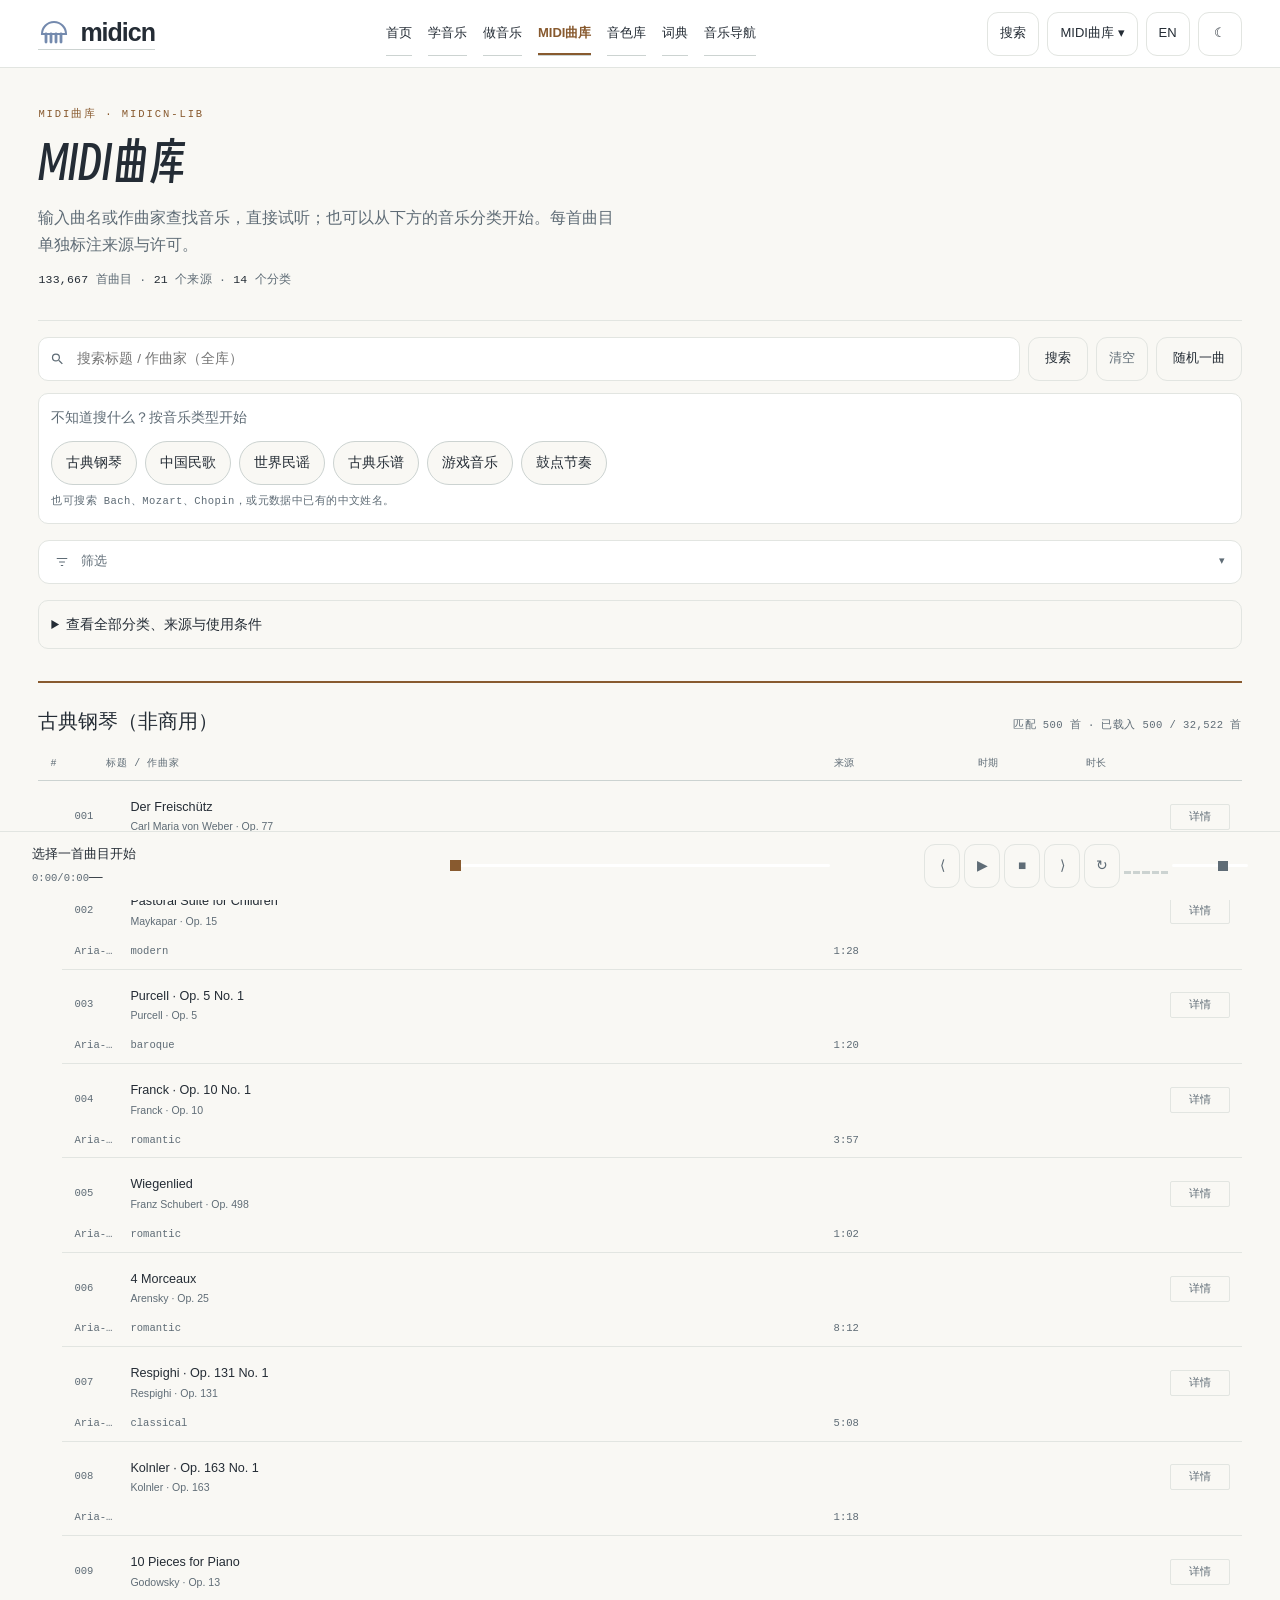
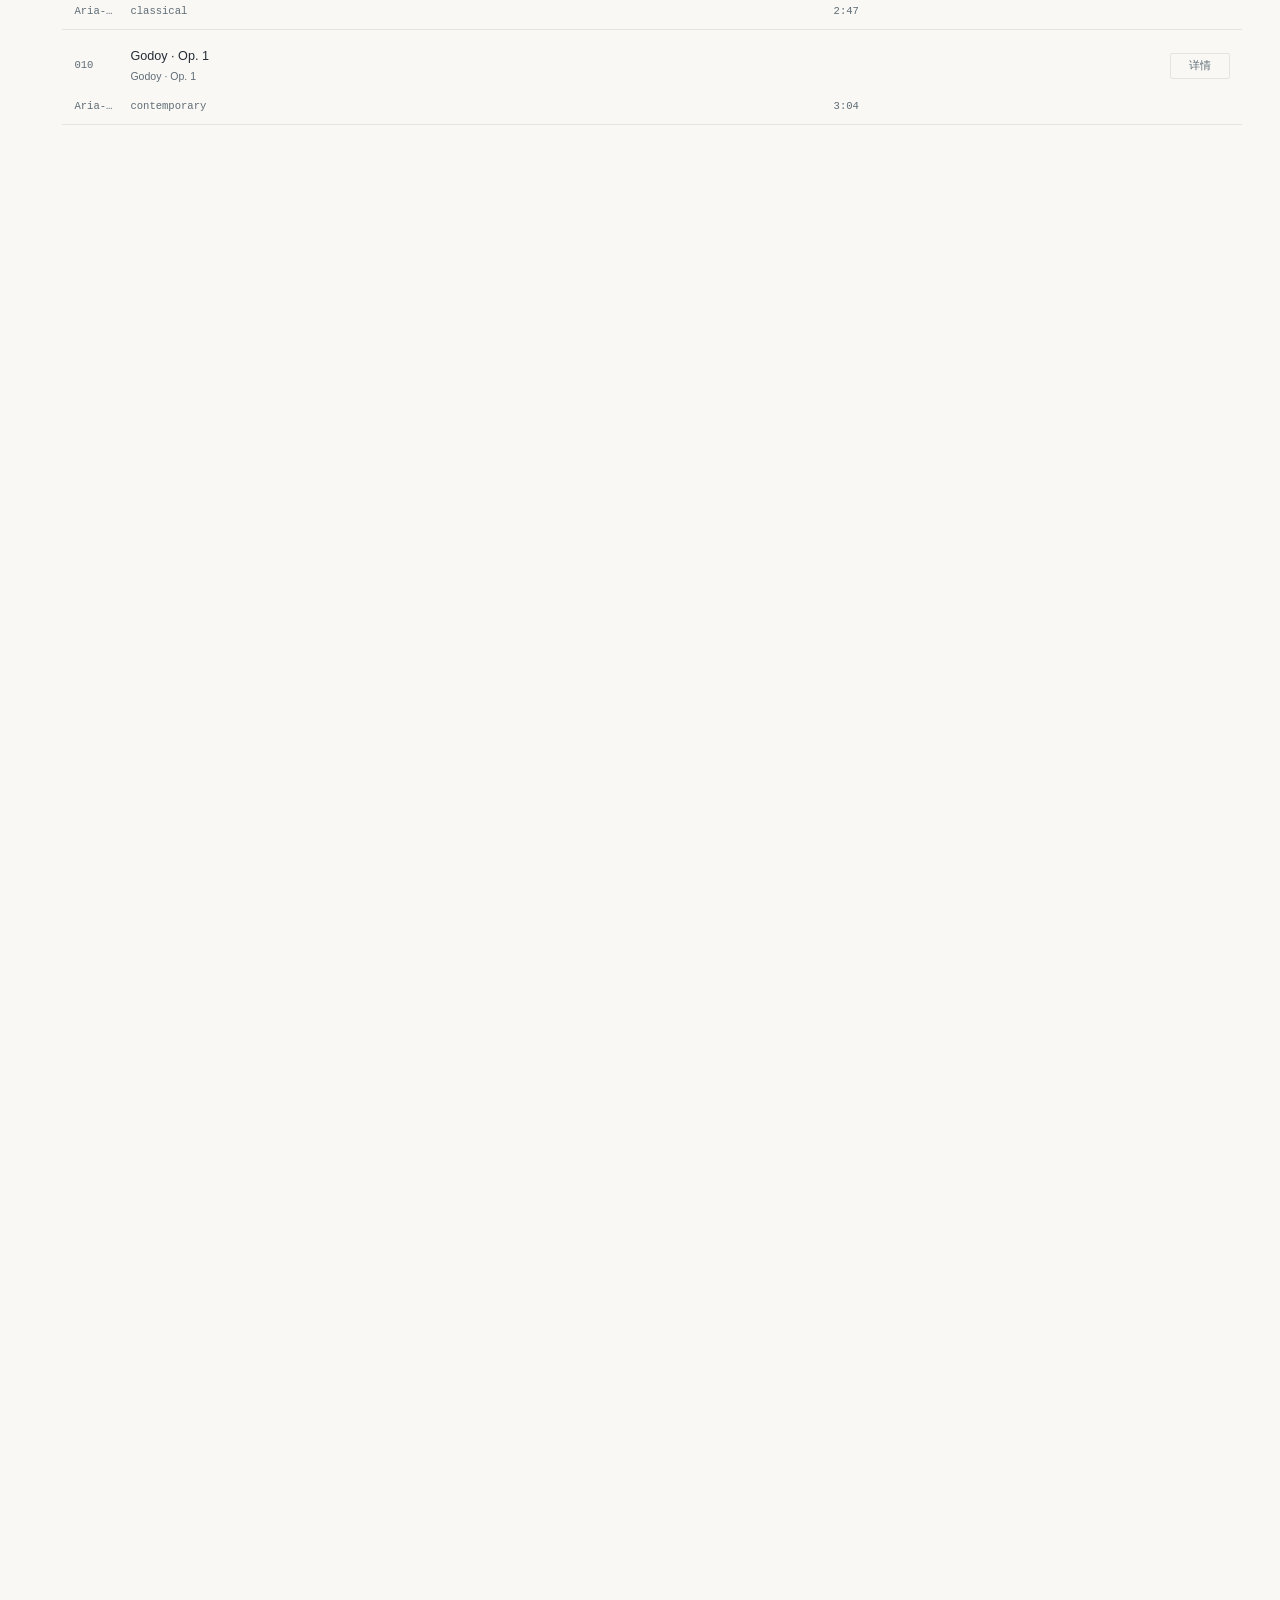
==== commit 9c0a7c92: "Make layouts fluid, unify MIDI naming and build AI production workbench (core 1.6.0)" ====
--- a/index.html
+++ b/index.html
@@ -1,23 +1,23 @@
 <!doctype html>
 <html lang="zh-Hans" data-site="lib" data-lang="zh" data-design="v6" data-ui="clean" data-page="catalog" style="--site-accent:#c28a55;--site-text:#885a2f">
 <head><meta charset="utf-8"><meta name="viewport" content="width=device-width,initial-scale=1,viewport-fit=cover">
-<title>MIDI音乐库 · 搜索与试听</title><meta name="description" content="按曲名、作曲家、乐器与风格查找MIDI，直接试听，并查看逐曲来源与许可。">
+<title>MIDI曲库 · 搜索与试听</title><meta name="description" content="按曲名、作曲家、乐器与风格查找MIDI，直接试听，并查看逐曲来源与许可。">
 <link rel="canonical" href="https://lib.midicn.com/">
-<meta property="og:title" content="MIDI音乐库 · 搜索与试听"><meta property="og:description" content="按曲名、作曲家、乐器与风格查找MIDI，直接试听，并查看逐曲来源与许可。"><meta property="og:type" content="website"><meta property="og:url" content="https://lib.midicn.com/"><meta property="og:site_name" content="midicn · 音乐库"><meta property="og:locale" content="zh_CN"><meta property="og:image" content="https://lib.midicn.com/assets/og.png"><meta name="twitter:card" content="summary_large_image">
-<meta property="og:image:width" content="1200"><meta property="og:image:height" content="630"><meta property="og:image:alt" content="midicn · 音乐库"><meta name="twitter:title" content="MIDI音乐库 · 搜索与试听"><meta name="twitter:description" content="按曲名、作曲家、乐器与风格查找MIDI，直接试听，并查看逐曲来源与许可。"><meta name="twitter:image" content="https://lib.midicn.com/assets/og.png">
+<meta property="og:title" content="MIDI曲库 · 搜索与试听"><meta property="og:description" content="按曲名、作曲家、乐器与风格查找MIDI，直接试听，并查看逐曲来源与许可。"><meta property="og:type" content="website"><meta property="og:url" content="https://lib.midicn.com/"><meta property="og:site_name" content="midicn · MIDI曲库"><meta property="og:locale" content="zh_CN"><meta property="og:image" content="https://lib.midicn.com/assets/og.png"><meta name="twitter:card" content="summary_large_image">
+<meta property="og:image:width" content="1200"><meta property="og:image:height" content="630"><meta property="og:image:alt" content="midicn · MIDI曲库"><meta name="twitter:title" content="MIDI曲库 · 搜索与试听"><meta name="twitter:description" content="按曲名、作曲家、乐器与风格查找MIDI，直接试听，并查看逐曲来源与许可。"><meta name="twitter:image" content="https://lib.midicn.com/assets/og.png">
 <meta name="theme-color" content="#c28a55"><link rel="manifest" href="manifest.json"><link rel="apple-touch-icon" href="assets/core/icons/icon-192.png"><link rel="icon" href="[data-uri]">
-<script>(()=>{try{const a=document.cookie.split(';').map(x=>x.trim()).filter(x=>x.startsWith('midicn-theme=')).pop();const v=a?a.split('=')[1]:localStorage.getItem('midicn-theme');if(v==='light'||v==='dark')document.documentElement.dataset.theme=v}catch{}})();</script><link rel="preload" as="font" type="font/woff2" href="assets/fonts/p.2d3daa3852.e138ba1133da.woff2" crossorigin><style>@font-face{font-family:"Smiley Sans";src:url("assets/fonts/p.2d3daa3852.e138ba1133da.woff2") format("woff2");font-display:swap}</style><link rel="stylesheet" href="assets/ui/base.4ad7340feef4.css"><link rel="stylesheet" href="assets/ui/lib-index.6a82fa974dd3.css"><script type="application/ld+json">{"@context":"https://schema.org","@type":"WebPage","name":"MIDI音乐库 · 搜索与试听","description":"按曲名、作曲家、乐器与风格查找MIDI，直接试听，并查看逐曲来源与许可。","url":"https://lib.midicn.com/","inLanguage":"zh"}</script></head>
+<script>(()=>{try{const a=document.cookie.split(';').map(x=>x.trim()).filter(x=>x.startsWith('midicn-theme=')).pop();const v=a?a.split('=')[1]:localStorage.getItem('midicn-theme');if(v==='light'||v==='dark')document.documentElement.dataset.theme=v}catch{}})();</script><link rel="preload" as="font" type="font/woff2" href="assets/fonts/p.00d0661e39.0e23d2798f4c.woff2" crossorigin><style>@font-face{font-family:"Smiley Sans";src:url("assets/fonts/p.00d0661e39.0e23d2798f4c.woff2") format("woff2");font-display:swap}</style><link rel="stylesheet" href="assets/ui/base.5a788ba068d7.css"><link rel="stylesheet" href="assets/ui/lib-index.3be0e0da2594.css"><script type="application/ld+json">{"@context":"https://schema.org","@type":"WebPage","name":"MIDI曲库 · 搜索与试听","description":"按曲名、作曲家、乐器与风格查找MIDI，直接试听，并查看逐曲来源与许可。","url":"https://lib.midicn.com/","inLanguage":"zh"}</script></head>
 <body><a class="skip-link" href="#main" data-zh="跳至正文" data-en="Skip to content">跳至正文</a>
 <header class="site-header">
 <a class="site-brand" href="https://home.midicn.com/" data-zh-href="https://home.midicn.com/" data-en-href="https://home.midicn.com/en/" aria-label="midicn"><span class="jf-stack"><svg viewBox="0 0 32 32" width="32" height="32" class="jf jf-idle" aria-hidden="true"><path d="M4 17A12 12 0 0 1 28 17Z" fill="none" stroke="var(--accent)" stroke-width="2.1"/><path d="M8 17V25.0" stroke="var(--accent)" stroke-width="2.8" stroke-linecap="round" fill="none"/><path d="M13 17V25.0" stroke="var(--accent)" stroke-width="2.8" stroke-linecap="round" fill="none"/><path d="M18 17V25.0" stroke="var(--accent)" stroke-width="2.8" stroke-linecap="round" fill="none"/><path d="M23 17V25.0" stroke="var(--accent)" stroke-width="2.8" stroke-linecap="round" fill="none"/></svg></span><b>midicn</b></a>
-<nav class="site-task-nav" data-zh-label="全站导航" data-en-label="Main navigation" aria-label="全站导航"><a href="https://home.midicn.com/" data-zh="首页" data-en="Home" data-zh-href="https://home.midicn.com/" data-en-href="https://home.midicn.com/en/">首页</a><a href="https://home.midicn.com/learn/" data-zh-href="https://home.midicn.com/learn/" data-en-href="https://home.midicn.com/en/learn/" data-zh="学音乐" data-en="Learn">学音乐</a><a href="https://home.midicn.com/make/" data-zh-href="https://home.midicn.com/make/" data-en-href="https://home.midicn.com/en/make/" data-zh="做音乐" data-en="Create">做音乐</a><a href="https://lib.midicn.com/" data-zh="MIDI 曲库" data-en="MIDI" data-zh-href="https://lib.midicn.com/" data-en-href="https://lib.midicn.com/" aria-current="page">MIDI 曲库</a><a href="https://sf.midicn.com/" data-zh="音色库" data-en="SoundFonts" data-zh-href="https://sf.midicn.com/" data-en-href="https://sf.midicn.com/">音色库</a><a href="https://gloss.midicn.com/" data-zh="词典" data-en="Glossary" data-zh-href="https://gloss.midicn.com/" data-en-href="https://gloss.midicn.com/en/">词典</a><a data-directory-group="directory" href="https://nav.midicn.com/" data-zh="音乐导航" data-en="Directory" data-zh-href="https://nav.midicn.com/" data-en-href="https://nav.midicn.com/">音乐导航</a></nav>
+<nav class="site-task-nav" data-zh-label="全站导航" data-en-label="Main navigation" aria-label="全站导航"><a href="https://home.midicn.com/" data-zh="首页" data-en="Home" data-zh-href="https://home.midicn.com/" data-en-href="https://home.midicn.com/en/">首页</a><a href="https://home.midicn.com/learn/" data-zh-href="https://home.midicn.com/learn/" data-en-href="https://home.midicn.com/en/learn/" data-zh="学音乐" data-en="Learn">学音乐</a><a href="https://home.midicn.com/make/" data-zh-href="https://home.midicn.com/make/" data-en-href="https://home.midicn.com/en/make/" data-zh="做音乐" data-en="Create">做音乐</a><a href="https://lib.midicn.com/" data-zh="MIDI曲库" data-en="MIDI" data-zh-href="https://lib.midicn.com/" data-en-href="https://lib.midicn.com/" aria-current="page">MIDI曲库</a><a href="https://sf.midicn.com/" data-zh="音色库" data-en="SoundFonts" data-zh-href="https://sf.midicn.com/" data-en-href="https://sf.midicn.com/">音色库</a><a href="https://gloss.midicn.com/" data-zh="词典" data-en="Glossary" data-zh-href="https://gloss.midicn.com/" data-en-href="https://gloss.midicn.com/en/">词典</a><a data-directory-group="directory" href="https://nav.midicn.com/" data-zh="音乐导航" data-en="Directory" data-zh-href="https://nav.midicn.com/" data-en-href="https://nav.midicn.com/">音乐导航</a></nav>
 <div class="site-actions"><a class="site-search" href="https://home.midicn.com/search/" data-zh-href="https://home.midicn.com/search/" data-en-href="https://home.midicn.com/en/search/" data-zh="搜索" data-en="Search">搜索</a>
-<div class="site-switcher"><button id="navmenu-btn" type="button" aria-expanded="false" aria-controls="navmenu-panel" data-zh="MIDI音乐库 ▾" data-en="MIDI Library ▾" data-zh-label="切换分站" data-en-label="Choose a site" aria-label="切换分站">MIDI音乐库 ▾</button><nav id="navmenu-panel" class="site-menu" hidden aria-label="全部分站"><a href="https://home.midicn.com/" data-zh="首页" data-en="Home" data-zh-href="https://home.midicn.com/" data-en-href="https://home.midicn.com/en/"><span class="site-dot" style="--dot:#d9795c" aria-hidden="true"></span><span data-label>首页</span></a><a href="https://nav.midicn.com/" data-zh="音乐导航" data-en="Directory" data-zh-href="https://nav.midicn.com/" data-en-href="https://nav.midicn.com/"><span class="site-dot" style="--dot:#5caaa0" aria-hidden="true"></span><span data-label>音乐导航</span></a><a href="https://ai.midicn.com/" data-zh="AI做音乐" data-en="AI Music" data-zh-href="https://ai.midicn.com/" data-en-href="https://ai.midicn.com/en/"><span class="site-dot" style="--dot:#cb7993" aria-hidden="true"></span><span data-label>AI做音乐</span></a><a href="https://prod.midicn.com/" data-zh="音频" data-en="Audio" data-zh-href="https://prod.midicn.com/" data-en-href="https://prod.midicn.com/en/"><span class="site-dot" style="--dot:#61a9b2" aria-hidden="true"></span><span data-label>音频</span></a><a href="https://hist.midicn.com/" data-zh="音乐史" data-en="Music History" data-zh-href="https://hist.midicn.com/" data-en-href="https://hist.midicn.com/en/"><span class="site-dot" style="--dot:#c49a51" aria-hidden="true"></span><span data-label>音乐史</span></a><a href="https://theo.midicn.com/" data-zh="乐理" data-en="Theory" data-zh-href="https://theo.midicn.com/" data-en-href="https://theo.midicn.com/en/"><span class="site-dot" style="--dot:#9381c6" aria-hidden="true"></span><span data-label>乐理</span></a><a href="https://inst.midicn.com/" data-zh="乐器" data-en="Instruments" data-zh-href="https://inst.midicn.com/" data-en-href="https://inst.midicn.com/en/"><span class="site-dot" style="--dot:#7b9d68" aria-hidden="true"></span><span data-label>乐器</span></a><a href="https://gloss.midicn.com/" data-zh="词典" data-en="Dictionary" data-zh-href="https://gloss.midicn.com/" data-en-href="https://gloss.midicn.com/en/"><span class="site-dot" style="--dot:#a484ae" aria-hidden="true"></span><span data-label>词典</span></a><a href="https://lib.midicn.com/" data-zh="MIDI音乐库" data-en="MIDI Library" data-zh-href="https://lib.midicn.com/" data-en-href="https://lib.midicn.com/" aria-current="page"><span class="site-dot" style="--dot:#c28a55" aria-hidden="true"></span><span data-label>MIDI音乐库</span></a><a href="https://mid.midicn.com/" data-zh="MIDI下载" data-en="MIDI Downloads" data-zh-href="https://mid.midicn.com/" data-en-href="https://mid.midicn.com/"><span class="site-dot" style="--dot:#5ca69c" aria-hidden="true"></span><span data-label>MIDI下载</span></a><a href="https://zip.midicn.com/" data-zh="打包下载" data-en="Packs" data-zh-href="https://zip.midicn.com/" data-en-href="https://zip.midicn.com/"><span class="site-dot" style="--dot:#6995bd" aria-hidden="true"></span><span data-label>打包下载</span></a><a href="https://sf.midicn.com/" data-zh="音色库" data-en="SoundFonts" data-zh-href="https://sf.midicn.com/" data-en-href="https://sf.midicn.com/"><span class="site-dot" style="--dot:#818aca" aria-hidden="true"></span><span data-label>音色库</span></a></nav></div>
+<div class="site-switcher"><button id="navmenu-btn" type="button" aria-expanded="false" aria-controls="navmenu-panel" data-zh="MIDI曲库 ▾" data-en="MIDI Library ▾" data-zh-label="切换分站" data-en-label="Choose a site" aria-label="切换分站">MIDI曲库 ▾</button><nav id="navmenu-panel" class="site-menu" hidden aria-label="全部分站"><a href="https://home.midicn.com/" data-zh="首页" data-en="Home" data-zh-href="https://home.midicn.com/" data-en-href="https://home.midicn.com/en/"><span class="site-dot" style="--dot:#d9795c" aria-hidden="true"></span><span data-label>首页</span></a><a href="https://nav.midicn.com/" data-zh="音乐导航" data-en="Directory" data-zh-href="https://nav.midicn.com/" data-en-href="https://nav.midicn.com/"><span class="site-dot" style="--dot:#5caaa0" aria-hidden="true"></span><span data-label>音乐导航</span></a><a href="https://ai.midicn.com/" data-zh="AI做音乐" data-en="AI Music" data-zh-href="https://ai.midicn.com/" data-en-href="https://ai.midicn.com/en/"><span class="site-dot" style="--dot:#cb7993" aria-hidden="true"></span><span data-label>AI做音乐</span></a><a href="https://prod.midicn.com/" data-zh="音频" data-en="Audio" data-zh-href="https://prod.midicn.com/" data-en-href="https://prod.midicn.com/en/"><span class="site-dot" style="--dot:#61a9b2" aria-hidden="true"></span><span data-label>音频</span></a><a href="https://hist.midicn.com/" data-zh="音乐史" data-en="Music History" data-zh-href="https://hist.midicn.com/" data-en-href="https://hist.midicn.com/en/"><span class="site-dot" style="--dot:#c49a51" aria-hidden="true"></span><span data-label>音乐史</span></a><a href="https://theo.midicn.com/" data-zh="乐理" data-en="Theory" data-zh-href="https://theo.midicn.com/" data-en-href="https://theo.midicn.com/en/"><span class="site-dot" style="--dot:#9381c6" aria-hidden="true"></span><span data-label>乐理</span></a><a href="https://inst.midicn.com/" data-zh="乐器" data-en="Instruments" data-zh-href="https://inst.midicn.com/" data-en-href="https://inst.midicn.com/en/"><span class="site-dot" style="--dot:#7b9d68" aria-hidden="true"></span><span data-label>乐器</span></a><a href="https://gloss.midicn.com/" data-zh="词典" data-en="Dictionary" data-zh-href="https://gloss.midicn.com/" data-en-href="https://gloss.midicn.com/en/"><span class="site-dot" style="--dot:#a484ae" aria-hidden="true"></span><span data-label>词典</span></a><a href="https://lib.midicn.com/" data-zh="MIDI曲库" data-en="MIDI Library" data-zh-href="https://lib.midicn.com/" data-en-href="https://lib.midicn.com/" aria-current="page"><span class="site-dot" style="--dot:#c28a55" aria-hidden="true"></span><span data-label>MIDI曲库</span></a><a href="https://mid.midicn.com/" data-zh="MIDI下载" data-en="MIDI Downloads" data-zh-href="https://mid.midicn.com/" data-en-href="https://mid.midicn.com/"><span class="site-dot" style="--dot:#5ca69c" aria-hidden="true"></span><span data-label>MIDI下载</span></a><a href="https://zip.midicn.com/" data-zh="打包下载" data-en="Packs" data-zh-href="https://zip.midicn.com/" data-en-href="https://zip.midicn.com/"><span class="site-dot" style="--dot:#6995bd" aria-hidden="true"></span><span data-label>打包下载</span></a><a href="https://sf.midicn.com/" data-zh="音色库" data-en="SoundFonts" data-zh-href="https://sf.midicn.com/" data-en-href="https://sf.midicn.com/"><span class="site-dot" style="--dot:#818aca" aria-hidden="true"></span><span data-label>音色库</span></a></nav></div>
 <button id="lang" type="button" data-zh-label="切换语言" data-en-label="Switch language" aria-label="切换语言">EN</button><button id="theme" type="button" aria-label="切换明暗">☾</button></div></header><main id="main" class="doc wide" tabindex="-1">
   <!-- 扉页 -->
   <section class="hero">
-    <p class="kick" data-zh="MIDI 音乐库 · MIDICN-LIB" data-en="MIDI LIBRARY · MIDICN-LIB">MIDI 音乐库 · MIDICN-LIB</p>
-    <h1 data-zh="MIDI音乐库" data-en="MIDI music library">MIDI音乐库</h1>
+    <p class="kick" data-zh="MIDI曲库 · MIDICN-LIB" data-en="MIDI LIBRARY · MIDICN-LIB">MIDI曲库 · MIDICN-LIB</p>
+    <h1 data-zh="MIDI曲库" data-en="MIDI music library">MIDI曲库</h1>
     <p class="lede" id="heroLede"></p>
     <p class="hero-meta" id="heroMeta"></p>
   </section>
@@ -99,5 +99,5 @@
 </section>
 </main><p id="midicn-status" role="status" aria-live="polite"></p>
 <div id="player" class="audio-player audio-player-queue" data-backend="library"><div class="pw"><div class="pmeta"><span id="np" class="audio-title" data-zh="选择一首曲目开始" data-en="Choose a track to start">选择一首曲目开始</span><span class="ptime audio-time" id="tcur">0:00</span><span class="ptime">/</span><span class="ptime audio-time" id="ttot">0:00</span><span class="pill" id="sfbadge">—</span></div><input type="range" class="audio-progress" id="prog" min="0" max="1000" value="0" data-zh-label="播放进度" data-en-label="Playback progress" aria-label="播放进度"><div class="pctl"><button type="button" class="audio-control kb-lab-btn" id="prev" data-audio="previous" data-zh-label="上一首" data-en-label="Previous" aria-label="上一首" >⟨</button><button type="button" class="audio-control kb-lab-btn" id="play" data-audio="play" data-zh-label="播放" data-en-label="Play" aria-label="播放" >▶</button><button type="button" class="audio-control kb-lab-btn" id="stop" data-audio="stop" data-zh-label="停止" data-en-label="Stop" aria-label="停止" >■</button><button type="button" class="audio-control kb-lab-btn" id="next" data-audio="next" data-zh-label="下一首" data-en-label="Next" aria-label="下一首" >⟩</button><button type="button" class="audio-control kb-lab-btn" id="loop" data-audio="loop" data-zh-label="循环播放" data-en-label="Loop" aria-label="循环播放" >↻</button><span class="viz" id="viz" aria-hidden="true"><i></i><i></i><i></i><i></i><i></i></span><input type="range" id="vol" min="0" max="100" value="70" data-zh-label="音量" data-en-label="Volume" aria-label="音量"></div></div></div><nav class="site-bottom-nav" aria-label="Mobile navigation"><a href="https://home.midicn.com/" data-zh="首页" data-en="Home" data-zh-href="https://home.midicn.com/" data-en-href="https://home.midicn.com/en/">首页</a><a href="https://home.midicn.com/learn/" data-zh-href="https://home.midicn.com/learn/" data-en-href="https://home.midicn.com/en/learn/" data-zh="学习" data-en="Learn">学习</a><a href="https://home.midicn.com/make/" data-zh-href="https://home.midicn.com/make/" data-en-href="https://home.midicn.com/en/make/" data-zh="制作" data-en="Make">制作</a><a href="https://lib.midicn.com/" data-zh="MIDI库" data-en="MIDI" data-zh-href="https://lib.midicn.com/" data-en-href="https://lib.midicn.com/" aria-current="page">MIDI库</a><a href="https://sf.midicn.com/" data-zh="音色库" data-en="Sounds" data-zh-href="https://sf.midicn.com/" data-en-href="https://sf.midicn.com/">音色库</a><a href="https://nav.midicn.com/" data-zh="导航" data-en="Nav" data-zh-href="https://nav.midicn.com/" data-en-href="https://nav.midicn.com/">导航</a></nav><footer class="site-footer"><div class="footer-ad" data-footer-ad hidden><span class="footer-ad-label" data-zh="广告" data-en="Advertisement">广告</span>
-<ins class="adsbygoogle" style="display:block" data-ad-client="ca-pub-0088997035636558" data-ad-slot="1813332933" data-ad-format="auto" data-full-width-responsive="true"></ins></div><div class="footer-line" data-locale="zh"><a class="footer-brand" href="https://home.midicn.com/">© 2026 midicn</a><nav aria-label="法律声明"><a class="footer-secondary" href="https://home.midicn.com/about/">关于</a><a href="https://home.midicn.com/legal/data/terms/">条款</a><a href="https://home.midicn.com/legal/privacy/">隐私</a><a href="https://home.midicn.com/legal/data/disclaimer/">免责</a><a href="https://home.midicn.com/legal/data/copyright/">版权</a><a class="footer-feedback" data-feedback href="https://github.com/midicn/midi-library/issues" rel="noopener">反馈</a></nav></div><div class="footer-line" data-locale="en" hidden><a class="footer-brand" href="https://home.midicn.com/en/">© 2026 midicn</a><nav aria-label="Legal"><a class="footer-secondary" href="https://home.midicn.com/en/about/">About</a><a href="https://home.midicn.com/en/legal/data/terms/">Terms</a><a href="https://home.midicn.com/en/legal/privacy/">Privacy</a><a href="https://home.midicn.com/en/legal/data/disclaimer/">Notice</a><a href="https://home.midicn.com/en/legal/data/copyright/">Rights</a><a class="footer-feedback" data-feedback href="https://github.com/midicn/midi-library/issues" rel="noopener">Feedback</a></nav></div><div class="page-metadata" hidden aria-hidden="true"><p id="footNote"></p><p id="footLic"></p><p id="footLegal"></p></div><noscript><nav class="no-script-sites" aria-label="All sites"><a href="https://nav.midicn.com/" data-zh="音乐导航" data-en="Directory" data-zh-href="https://nav.midicn.com/" data-en-href="https://nav.midicn.com/">音乐导航</a><a href="https://lib.midicn.com/" data-zh="MIDI音乐库" data-en="MIDI Library" data-zh-href="https://lib.midicn.com/" data-en-href="https://lib.midicn.com/">MIDI音乐库</a><a href="https://mid.midicn.com/" data-zh="MIDI下载" data-en="MIDI Downloads" data-zh-href="https://mid.midicn.com/" data-en-href="https://mid.midicn.com/">MIDI下载</a><a href="https://zip.midicn.com/" data-zh="打包下载" data-en="Packs" data-zh-href="https://zip.midicn.com/" data-en-href="https://zip.midicn.com/">打包下载</a><a href="https://sf.midicn.com/" data-zh="音色库" data-en="SoundFonts" data-zh-href="https://sf.midicn.com/" data-en-href="https://sf.midicn.com/">音色库</a><a href="https://home.midicn.com/" data-zh="首页" data-en="Home" data-zh-href="https://home.midicn.com/" data-en-href="https://home.midicn.com/en/">首页</a><a href="https://gloss.midicn.com/" data-zh="词典" data-en="Dictionary" data-zh-href="https://gloss.midicn.com/" data-en-href="https://gloss.midicn.com/en/">词典</a><a href="https://hist.midicn.com/" data-zh="音乐史" data-en="Music History" data-zh-href="https://hist.midicn.com/" data-en-href="https://hist.midicn.com/en/">音乐史</a><a href="https://theo.midicn.com/" data-zh="乐理" data-en="Theory" data-zh-href="https://theo.midicn.com/" data-en-href="https://theo.midicn.com/en/">乐理</a><a href="https://inst.midicn.com/" data-zh="乐器" data-en="Instruments" data-zh-href="https://inst.midicn.com/" data-en-href="https://inst.midicn.com/en/">乐器</a><a href="https://prod.midicn.com/" data-zh="音频" data-en="Audio" data-zh-href="https://prod.midicn.com/" data-en-href="https://prod.midicn.com/en/">音频</a><a href="https://ai.midicn.com/" data-zh="AI做音乐" data-en="AI Music" data-zh-href="https://ai.midicn.com/" data-en-href="https://ai.midicn.com/en/">AI做音乐</a></nav></noscript></footer>
-<script type="application/json" id="midicn-config">{"site":"lib","core":"1.5.0","locale":"zh","localeMode":"inline","serviceWorker":"sw.js","midiLocator":"data/midi-locator.json","midiOrigins":["https://mid.midicn.com","https://zip.midicn.com","https://lib.midicn.com"],"advertising":{"enabled":true,"client":"ca-pub-0088997035636558","slot":"1813332933","host":"lib.midicn.com"},"audioLibraryPlayer":"assets/ui/library-player.265479e77681.js","librarySearchWorker":"assets/ui/library-search-worker.504842990e38.js"}</script><script defer src="assets/ui/runtime.81408745fe46.js"></script><script defer src="assets/ui/lib-index.a1bb4920e213.js"></script></body></html>
+<ins class="adsbygoogle" style="display:block" data-ad-client="ca-pub-0088997035636558" data-ad-slot="1813332933" data-ad-format="auto" data-full-width-responsive="true"></ins></div><div class="footer-line" data-locale="zh"><a class="footer-brand" href="https://home.midicn.com/">© 2026 midicn</a><nav aria-label="法律声明"><a class="footer-secondary" href="https://home.midicn.com/about/">关于</a><a href="https://home.midicn.com/legal/data/terms/">条款</a><a href="https://home.midicn.com/legal/privacy/">隐私</a><a href="https://home.midicn.com/legal/data/disclaimer/">免责</a><a href="https://home.midicn.com/legal/data/copyright/">版权</a><a class="footer-feedback" data-feedback href="https://github.com/midicn/midi-library/issues" rel="noopener">反馈</a></nav></div><div class="footer-line" data-locale="en" hidden><a class="footer-brand" href="https://home.midicn.com/en/">© 2026 midicn</a><nav aria-label="Legal"><a class="footer-secondary" href="https://home.midicn.com/en/about/">About</a><a href="https://home.midicn.com/en/legal/data/terms/">Terms</a><a href="https://home.midicn.com/en/legal/privacy/">Privacy</a><a href="https://home.midicn.com/en/legal/data/disclaimer/">Notice</a><a href="https://home.midicn.com/en/legal/data/copyright/">Rights</a><a class="footer-feedback" data-feedback href="https://github.com/midicn/midi-library/issues" rel="noopener">Feedback</a></nav></div><div class="page-metadata" hidden aria-hidden="true"><p id="footNote"></p><p id="footLic"></p><p id="footLegal"></p></div><noscript><nav class="no-script-sites" aria-label="All sites"><a href="https://nav.midicn.com/" data-zh="音乐导航" data-en="Directory" data-zh-href="https://nav.midicn.com/" data-en-href="https://nav.midicn.com/">音乐导航</a><a href="https://lib.midicn.com/" data-zh="MIDI曲库" data-en="MIDI Library" data-zh-href="https://lib.midicn.com/" data-en-href="https://lib.midicn.com/">MIDI曲库</a><a href="https://mid.midicn.com/" data-zh="MIDI下载" data-en="MIDI Downloads" data-zh-href="https://mid.midicn.com/" data-en-href="https://mid.midicn.com/">MIDI下载</a><a href="https://zip.midicn.com/" data-zh="打包下载" data-en="Packs" data-zh-href="https://zip.midicn.com/" data-en-href="https://zip.midicn.com/">打包下载</a><a href="https://sf.midicn.com/" data-zh="音色库" data-en="SoundFonts" data-zh-href="https://sf.midicn.com/" data-en-href="https://sf.midicn.com/">音色库</a><a href="https://home.midicn.com/" data-zh="首页" data-en="Home" data-zh-href="https://home.midicn.com/" data-en-href="https://home.midicn.com/en/">首页</a><a href="https://gloss.midicn.com/" data-zh="词典" data-en="Dictionary" data-zh-href="https://gloss.midicn.com/" data-en-href="https://gloss.midicn.com/en/">词典</a><a href="https://hist.midicn.com/" data-zh="音乐史" data-en="Music History" data-zh-href="https://hist.midicn.com/" data-en-href="https://hist.midicn.com/en/">音乐史</a><a href="https://theo.midicn.com/" data-zh="乐理" data-en="Theory" data-zh-href="https://theo.midicn.com/" data-en-href="https://theo.midicn.com/en/">乐理</a><a href="https://inst.midicn.com/" data-zh="乐器" data-en="Instruments" data-zh-href="https://inst.midicn.com/" data-en-href="https://inst.midicn.com/en/">乐器</a><a href="https://prod.midicn.com/" data-zh="音频" data-en="Audio" data-zh-href="https://prod.midicn.com/" data-en-href="https://prod.midicn.com/en/">音频</a><a href="https://ai.midicn.com/" data-zh="AI做音乐" data-en="AI Music" data-zh-href="https://ai.midicn.com/" data-en-href="https://ai.midicn.com/en/">AI做音乐</a></nav></noscript></footer>
+<script type="application/json" id="midicn-config">{"site":"lib","core":"1.6.0","locale":"zh","localeMode":"inline","serviceWorker":"sw.js","midiLocator":"data/midi-locator.json","midiOrigins":["https://mid.midicn.com","https://zip.midicn.com","https://lib.midicn.com"],"advertising":{"enabled":true,"client":"ca-pub-0088997035636558","slot":"1813332933","host":"lib.midicn.com"},"audioLibraryPlayer":"assets/ui/library-player.265479e77681.js","librarySearchWorker":"assets/ui/library-search-worker.504842990e38.js"}</script><script defer src="assets/ui/runtime.e2eae50bcbbd.js"></script><script defer src="assets/ui/lib-index.a1bb4920e213.js"></script></body></html>
--- a/assets/ui/base.5a788ba068d7.css
+++ b/assets/ui/base.5a788ba068d7.css
@@ -0,0 +1 @@
+@layer reset,tokens,base,components,layouts,utilities;@layer base{:root{color-scheme:light dark;--ink:#0B0B0C;--ink:light-dark(#F7F4EE,#0B0B0C);--ink-2:#111113;--ink-2:light-dark(#FFFFFF,#111113);--ink-3:#17171A;--ink-3:light-dark(#F1EDE5,#17171A);--ink-4:#0E0E10;--ink-4:light-dark(#FAF8F4,#0E0E10);--rule:#242427;--rule:light-dark(#D9D3C7,#242427);--rule-2:#343439;--rule-2:light-dark(#BDB5A5,#343439);--paper:#F2EEE6;--paper:light-dark(#16161A,#F2EEE6);--paper-2:#A9A49B;--paper-2:light-dark(#5A564E,#A9A49B);--paper-3:#6E6A64;--paper-3:light-dark(#6E6A64,#807B72);--vermilion:#CE4A32;--vermilion:light-dark(#A93A24,#CE4A32);--gold:#C9A227;--gold:light-dark(#8A6F10,#C9A227);--jade:#5E9E7E;--jade:light-dark(#2F6B50,#5E9E7E);--slate:#7A8AA3;--slate:light-dark(#4C5A70,#7A8AA3);--ok:light-dark(#1B7A4C,#58D48A);--study:light-dark(#1F5FA8,#5A9BD8);--doubt:light-dark(#9A6213,#E8A33D);--warn:light-dark(#C0452A,#FF7A5C);--stop:light-dark(#B32E2E,#E45A5A);--vermilion-soft:rgba(206,74,50,.14);--vermilion-soft:light-dark(rgba(169,58,36,.1),rgba(206,74,50,.14));--vermilion-line:rgba(206,74,50,.45);--vermilion-line:light-dark(rgba(169,58,36,.4),rgba(206,74,50,.45));--gold-soft:rgba(201,162,39,.14);--gold-soft:light-dark(rgba(138,111,16,.1),rgba(201,162,39,.14));--jade-soft:rgba(94,158,126,.14);--jade-soft:light-dark(rgba(47,107,80,.1),rgba(94,158,126,.14));--accent-h:18;--accent-c:.16;--accent:oklch(.58 var(--accent-c) var(--accent-h));--accent:light-dark(oklch(.58 var(--accent-c,.16) var(--accent-h)),oklch(.8 var(--accent-c,.15) var(--accent-h)));--accent-soft:oklch(.58 var(--accent-c,.16) var(--accent-h) / .14);--accent-soft:light-dark(oklch(.58 var(--accent-c,.16) var(--accent-h) / .12),oklch(.8 var(--accent-c,.15) var(--accent-h) / .16));--on-accent:light-dark(#FFF8F4,#1A0A06);--n0:light-dark(#FBF8F1,#08080B);--n1:light-dark(#FFFFFF,#12121A);--n2:light-dark(#F4F0E6,#1A1A25);--n3:light-dark(#E4DECF,#242432);--n4:light-dark(#CFC7B2,#32323F);--n5:light-dark(#B3AA93,#4A4A5A);--n6:light-dark(#8F8875,#6C6C80);--n7:light-dark(#6E6857,#8E8EA3);--n8:light-dark(#524D3F,#B4B4C6);--n9:light-dark(#38342A,#D6D6E2);--n10:light-dark(#211E17,#EFEFE8);--n11:light-dark(#12100B,#F7F6F1);--serif:"Songti SC","Source Han Serif SC","Noto Serif SC",Georgia,"Times New Roman",serif;--sans:-apple-system,BlinkMacSystemFont,"Segoe UI","PingFang SC","Hiragino Sans GB","Microsoft YaHei",Roboto,sans-serif;--mono:ui-monospace,SFMono-Regular,"SF Mono",Menlo,Consolas,monospace;--fs-10:clamp(10px,.62rem,11px);--fs-11:clamp(10.5px,.66rem,11.5px);--fs-12:clamp(11.5px,.72rem,12.5px);--fs-13:clamp(12.5px,.79rem,13.5px);--fs-14:clamp(13.5px,.85rem,14.5px);--fs-16:clamp(15px,.95rem,16.5px);--fs-20:clamp(17px,1.1rem,20px);--fs-26:clamp(20px,1.6vw,26px);--fs-34:clamp(24px,2.6vw,34px);--fs-38:clamp(28px,3.2vw,38px);--fs-46:clamp(28px,4vw,46px);--lh-tight:1.2;--lh-body:1.68;--s1:4px;--s2:8px;--s3:12px;--s4:16px;--s5:24px;--s6:32px;--s7:48px;--s8:64px;--r-1:8px;--r-2:16px;--r-3:26px;--r-full:999px;--r:var(--r-1);--r-lg:var(--r-2);--shadow-1:0 1px 0 light-dark(rgba(90,70,30,.1),rgba(0,0,0,.35)),0 10px 24px -16px oklch(.6 .1 var(--accent-h) / .45);--shadow-2:0 2px 0 light-dark(rgba(90,70,30,.08),rgba(0,0,0,.3)),0 20px 44px -22px oklch(.6 .12 var(--accent-h) / .55);--wrap:min(92vw,1560px);--wrap-wide:var(--wrap);--wrap-read:var(--wrap);--gutter:clamp(var(--s4),2.5vw,var(--s6));--z-hdr:20;--z-play:30;--z-pop:40;--hdr:56px;--play:68px;--tap:44px;--sa-t:env(safe-area-inset-top,0px);--sa-b:env(safe-area-inset-bottom,0px);--sa-l:env(safe-area-inset-left,0px);--sa-r:env(safe-area-inset-right,0px);--t:.15s linear}:root[data-theme=light]{color-scheme:light}:root[data-theme=dark]{color-scheme:dark}@media(prefers-reduced-motion:reduce){:root{--t:.01s}}.jf-t1{stroke:var(--jf-1)}.jf-t2{stroke:var(--jf-2)}.jf-t3{stroke:var(--jf-3)}.jf-t4{stroke:var(--jf-4)}.jf-w1{stroke:var(--jf-1)}.jf-w4{stroke:var(--jf-4)}.jf-dome{fill:var(--jf-dome)}.jf-dome-n{fill:color-mix(in oklab,var(--jf-dome) 22%,var(--n6))}.jf-dome-d{fill:color-mix(in oklab,var(--jf-dome) 12%,var(--n4))}.jf-mute{stroke:color-mix(in oklab,var(--jf-dome) 45%,var(--n6))}.jf-n{stroke:var(--n6)}.jf-n4{stroke:var(--n4)}.jf-doubt{stroke:var(--doubt)}.jf-dim{stroke:var(--jf-dome);stroke-opacity:.55}.jf-stack{display:inline-flex;position:relative;line-height:0;flex:none}.jf-stack .jf{display:none}.jf-stack .jf-idle{display:block}.jf-stack .jf-playing,.jf-stack .jf-loading,.jf-stack .jf-done,.jf-stack .jf-hint{position:absolute;top:0;left:0}:root[data-jf=playing] .jf-stack .jf-idle{visibility:hidden}:root[data-jf=playing] .jf-stack .jf-playing{display:block}:root[data-jf=loading] .jf-stack .jf-idle{visibility:hidden}:root[data-jf=loading] .jf-stack .jf-loading{display:block}:root[data-jf=hint] .jf-stack .jf-idle{visibility:hidden}:root[data-jf=hint] .jf-stack .jf-hint{display:block}:root[data-jf=done] .jf-stack .jf-idle{visibility:hidden}:root[data-jf=done] .jf-stack .jf-done{display:block}@media(prefers-reduced-motion:no-preference){:root[data-jf=playing] .jf-stack .jf-playing path:nth-of-type(odd){animation:jf-swim 1.6s ease-in-out infinite alternate}@keyframes jf-swim{0%{transform:translateY(-.6px)}to{transform:translateY(.6px)}}}*{box-sizing:border-box;margin:0;padding:0}html{-webkit-text-size-adjust:100%;scroll-behavior:smooth}body{background:var(--ink);color:var(--paper);font-family:var(--sans);font-size:var(--fs-14);line-height:var(--lh-body);-webkit-font-smoothing:antialiased;overflow-x:visible}a{color:inherit;text-decoration:none;border-bottom:1px solid var(--rule-2);transition:border-color var(--t),color var(--t)}a:hover{border-bottom-color:var(--vermilion);color:var(--vermilion)}button,input,select{font:inherit;color:inherit}button{background:none;border:0;cursor:pointer}:focus-visible{outline:2px solid var(--vermilion);outline-offset:2px}img,svg{display:block;max-width:100%}::selection{background:var(--vermilion);color:#fff}code,kbd{font-family:var(--mono);font-size:.9em;background:var(--ink-4);border:1px solid var(--rule);padding:.05em .3em}pre{background:var(--ink-4);border:1px solid var(--rule);padding:var(--s4);overflow-x:auto;font-family:var(--mono);font-size:var(--fs-12);line-height:1.8;margin:var(--s3) 0 var(--s5)}pre code{background:none;border:0;padding:0}h1,h2,h3{font-family:var(--serif);font-weight:600;letter-spacing:.01em;line-height:var(--lh-tight)}h1{font-size:var(--fs-34)}h2{font-size:var(--fs-26)}h3{font-size:var(--fs-16);font-family:var(--sans);font-weight:650;letter-spacing:0}p{color:var(--paper-2);margin-bottom:var(--s3)}strong,b{color:var(--paper);font-weight:650}.lede{font-family:var(--serif);font-size:var(--fs-16);line-height:1.78;color:var(--paper);max-width:100%}.lede em{font-style:normal;color:var(--vermilion)}.meta{font-family:var(--mono);font-size:var(--fs-11);color:var(--paper-3);letter-spacing:.04em}.num{font-family:var(--mono);font-variant-numeric:tabular-nums}.stitle{display:flex;align-items:baseline;gap:var(--s3);flex-wrap:wrap;padding-top:var(--s2);border-top:2px solid var(--vermilion);margin:var(--s5) 0 var(--s3)}.stitle h2{margin:0}.stitle .spacer{margin-left:auto}h1,h2,h3{text-wrap:balance}p,.lede{text-wrap:pretty}.lede{max-width:100%}.nav a,.btn,.axis,.langbtn,.dlchip,.dlmore,.tag,.lic{white-space:nowrap}.nav{flex-wrap:wrap;row-gap:var(--s2)}@media(max-width:1023px){.hbar{flex-wrap:wrap;height:auto;min-height:52px;padding-top:var(--s2);padding-bottom:var(--s2);row-gap:var(--s2)}.nav{margin-left:0;width:100%;order:9;gap:var(--s4)}}.wrap{width:100%;max-width:var(--wrap);margin:0 auto;padding:0 var(--gutter)}.wrap-read{max-width:var(--wrap-read)}body>header{position:sticky;top:0;z-index:var(--z-hdr);background:var(--ink);border-bottom:1px solid var(--rule)}.hbar{max-width:var(--wrap);margin:0 auto;height:var(--hdr);padding:0 var(--gutter);display:flex;align-items:center;gap:var(--s5)}.brand{display:flex;align-items:center;gap:var(--s2);border:0;flex:none}.brand svg{width:22px;height:22px;flex:none}.brand .jf-404 svg{width:32px;height:32px}.brand b{font-family:var(--serif);font-size:var(--fs-16);font-weight:600}.brand i{font-family:var(--mono);font-size:var(--fs-11);font-style:normal;color:var(--paper-3);margin-left:2px}.nav{display:flex;gap:var(--s5);font-size:var(--fs-13);margin-left:auto;flex-wrap:wrap}.nav a{border-bottom:1px solid transparent;padding-bottom:2px;color:var(--paper-2)}.nav a:hover{color:var(--paper);border-bottom-color:var(--rule-2)}.nav a.on{color:var(--paper);border-bottom-color:var(--vermilion)}.iconbtn{width:34px;height:34px;border:1px solid var(--rule);color:var(--paper-2);display:grid;place-items:center;transition:var(--t);flex:none}.iconbtn:hover{border-color:var(--vermilion);color:var(--vermilion)}.iconbtn svg{width:15px;height:15px;fill:currentColor}.langbtn{width:auto;padding:0 var(--s3);font-family:var(--mono);font-size:var(--fs-11)}#theme svg{fill:none;stroke:currentColor}#theme .i-sun{display:none}#theme .i-moon{display:block}@media(prefers-color-scheme:dark){:root:not([data-theme=light]) #theme .i-sun{display:block}:root:not([data-theme=light]) #theme .i-moon{display:none}}:root[data-theme=dark] #theme .i-sun{display:block}:root[data-theme=dark] #theme .i-moon{display:none}:root[data-theme=light] #theme .i-sun{display:none}:root[data-theme=light] #theme .i-moon{display:block}.kb-tabicons{position:absolute;width:0;height:0;overflow:hidden}.panel{border:1px solid var(--rule);background:var(--ink-2)}.panel-hd{display:flex;align-items:center;gap:var(--s3);padding:var(--s3) var(--s4);border-bottom:1px solid var(--rule);font-family:var(--serif);font-size:var(--fs-14)}.panel-bd{padding:var(--s3) var(--s4)}.tile{border:1px solid var(--rule);background:var(--ink-2);padding:var(--s3);transition:border-color var(--t),background var(--t);display:block}.tile:hover{border-color:var(--rule-2);background:var(--ink-3);border-bottom-color:var(--rule-2)}.tile.is-on{border-color:var(--vermilion);background:var(--vermilion-soft)}.dl{display:grid;grid-template-columns:auto minmax(0,1fr);gap:var(--s2) var(--s4);font-size:var(--fs-13)}.dl dt{color:var(--paper-3);white-space:nowrap;font-family:var(--mono);font-size:var(--fs-11);padding-top:2px}.dl dd{margin:0;color:var(--paper);word-break:break-word}table{width:100%;border-collapse:collapse;font-size:var(--fs-13)}th,td{text-align:left;padding:var(--s3);border-bottom:1px solid var(--rule);vertical-align:top}th{font-family:var(--mono);font-size:var(--fs-11);color:var(--paper-3);letter-spacing:.06em;font-weight:500;border-bottom-color:var(--rule-2);white-space:nowrap}td b{font-weight:600}.tw{width:100%;overflow-x:auto;-webkit-overflow-scrolling:touch}.lic{display:inline-flex;align-items:center;gap:var(--s2);font-family:var(--mono);font-size:var(--fs-11);white-space:nowrap;border:1px solid currentColor;padding:1px var(--s2);color:var(--paper-3)}.lic:before{content:"";width:6px;height:6px;background:currentColor;flex:none}.lic.c1{color:var(--jade)}.lic.c2{color:var(--gold)}.lic.c3{color:var(--slate)}.lic.no{color:var(--vermilion)}.lic.plain{border-color:var(--rule);color:var(--paper-3)}.btn{display:inline-flex;align-items:center;justify-content:center;gap:var(--s2);min-height:44px;padding:0 var(--s4);border:1px solid var(--rule-2);background:none;color:var(--paper);font-size:var(--fs-13);transition:var(--t)}.btn:hover{border-color:var(--vermilion);color:var(--vermilion)}.btn.primary{background:var(--vermilion);border-color:var(--vermilion);color:#fff}.btn.primary:hover{filter:brightness(1.08);color:#fff}.btn.ghost{border-color:transparent;color:var(--paper-2);padding:0 var(--s3)}.btn.ghost:hover{border-color:var(--rule);color:var(--paper)}.btn svg{width:14px;height:14px;fill:currentColor}.sig{display:flex;align-items:flex-end;gap:1px;height:24px}.sig i{flex:1;background:var(--rule-2);transition:background var(--t)}.tile:hover .sig i{background:var(--vermilion)}footer{margin-top:var(--s6);border-top:1px solid var(--rule);padding:var(--s4) 0 calc(var(--s4) + var(--sa-b))}.fnote{margin-top:var(--s6);padding-top:var(--s4);border-top:1px solid var(--rule);font-size:var(--fs-11);color:var(--paper-3);line-height:1.9}.fbar{display:flex;align-items:center;gap:var(--s2) var(--s4);flex-wrap:wrap;font-size:var(--fs-12);color:var(--paper-3)}.fbar b{font-family:var(--serif);font-size:var(--fs-13);color:var(--paper);font-weight:600}.fnav{display:flex;gap:var(--s3) var(--s4);flex-wrap:wrap}.fnav a{font-size:var(--fs-12);color:var(--paper-2);border-bottom:0}.fnav a:hover{color:var(--vermilion)}.flic{margin-left:auto;font-family:var(--mono);font-size:var(--fs-11);color:var(--paper-3)}.fnote{margin-top:var(--s3);padding-top:var(--s3);border-top:1px solid var(--rule);display:flex;gap:var(--s2) var(--s5);flex-wrap:wrap;justify-content:space-between;font-family:var(--mono);font-size:var(--fs-11);color:var(--paper-3)}.fnote a{color:var(--paper-3);border-bottom:0}.fnote a:hover{color:var(--vermilion)}.pkgs{display:grid;grid-template-columns:repeat(auto-fill,minmax(268px,1fr));gap:var(--s3)}.pkg{border:1px solid var(--rule);background:var(--ink-2);padding:var(--s4);display:flex;flex-direction:column;gap:var(--s2)}.pkg:hover{border-color:var(--rule-2)}.pkg .pn{font-family:var(--serif);font-size:var(--fs-16)}.pkg .pm{font-family:var(--mono);font-size:var(--fs-11);color:var(--paper-3)}.pkg .pd{font-size:var(--fs-12);color:var(--paper-2);line-height:1.7;flex:1}.pkg .dlbtn{align-self:flex-start;min-height:34px;padding:0 var(--s3);background:var(--vermilion);color:#fff;display:inline-flex;align-items:center;gap:var(--s2);font-size:var(--fs-12);border:0}.pkg .dlbtn:hover{filter:brightness(1.08);color:#fff}.pkg .dlbtn svg{width:13px;height:13px;fill:currentColor}.steps{counter-reset:s;list-style:none}.steps li{counter-increment:s;position:relative;padding-left:var(--s6);margin-bottom:var(--s3);font-size:var(--fs-13);color:var(--paper-2)}.steps li:before{content:counter(s,decimal-leading-zero);position:absolute;left:0;top:.1em;font-family:var(--mono);font-size:var(--fs-11);color:var(--vermilion)}.note{font-size:var(--fs-12);color:var(--paper-3);border-left:2px solid var(--vermilion);padding-left:var(--s3);margin:var(--s3) 0}main.doc.wide{max-width:var(--wrap)}main.doc{width:100%;max-width:var(--wrap);margin:0 auto;padding:var(--s5) var(--gutter) var(--s6)}main.doc h2{margin-top:var(--s4)}main.doc h3{margin-top:var(--s3)}main.doc ul,main.doc ol{margin:var(--s2) 0 var(--s3) var(--s5);color:var(--paper-2)}main.doc li{margin-bottom:var(--s2)}@media(max-width:640px){.hbar{height:52px;gap:var(--s3)}.nav{gap:var(--s3);font-size:var(--fs-12)}.hbar>.brand{min-height:44px}.hbar .kb-lang,.hbar .iconbtn{min-width:44px;min-height:44px}.hbar .kb-lang{display:inline-flex;align-items:center;justify-content:center}h1{font-size:var(--fs-26)}.pkgs{grid-template-columns:1fr}table{font-size:var(--fs-12)}th,td{padding:var(--s2)}}.morebtn{display:inline-flex;align-items:center;justify-content:center;gap:var(--s2);min-height:44px;padding:var(--s2) var(--s5);border:1px solid var(--rule-2);background:none;color:var(--paper);font-size:var(--fs-13);transition:var(--t);max-width:100%;white-space:normal;text-align:center;line-height:1.4}.morebtn:hover{border-color:var(--vermilion);color:var(--vermilion)}@media(max-width:640px){.morebtn{width:100%}}.morewrap{display:flex;justify-content:center;margin:var(--s5) 0}}@layer components{.kb-switch{display:flex;flex-wrap:wrap;gap:2px 4px;align-items:center;margin:0;padding:0;list-style:none;min-width:0}.kb-switch a{display:inline-block;padding:.28em .52em;font-size:var(--fs-12);line-height:1.35;border-radius:2px;text-decoration:none;white-space:nowrap;opacity:.62;transition:opacity .15s,background-color .15s}.kb-switch a:hover{opacity:1;background:color-mix(in srgb,currentColor 12%,transparent)}.kb-switch a[aria-current=page]{opacity:1;font-weight:500;box-shadow:inset 0 -2px 0 var(--accent, currentColor)}.kb-switch .kb-switch-sep{opacity:.22;padding:0 .15em;user-select:none}@media(max-width:1023px){.kb-switch{flex:1 1 100%;order:9;padding-top:var(--s1)}.kb-lang{margin-left:auto}}@media(max-width:640px){.kb-switch{gap:1px 2px}.kb-switch a{font-size:var(--fs-11);padding:.24em .38em;letter-spacing:0}.kb-switch .kb-switch-sep{padding:0 .05em}}.kb-lang{flex:0 0 auto;margin-left:var(--s3);padding:.26em .62em;font-size:var(--fs-12);line-height:1.4;border:1px solid var(--rule-2);border-radius:var(--r);text-decoration:none;opacity:.8;white-space:nowrap;transition:border-color var(--t),opacity var(--t)}.kb-lang:hover{border-color:var(--accent);opacity:1;text-decoration:none}.kb-suffix{opacity:.6;font-weight:400}.kb-suffix:before{content:"\b7";margin:0 .38em;opacity:.5}:root{--jf-1:#FF7C9E;--jf-2:#FF8B6E;--jf-3:#FFAE55;--jf-4:#FFD24E;--jf-dome:#FF8B6E }:root[data-site=home]{--jf-1:light-dark(#F34875,#FF7C9E);--jf-2:light-dark(#F1522B,#FF8B6E);--jf-3:light-dark(#CD710D,#FFAE55);--jf-4:light-dark(#AB830B,#FFD24E);--jf-dome:light-dark(#F1522B,#FF8B6E) }:root[data-site=hist]{--jf-1:light-dark(#B87D0C,#FFC24E);--jf-2:light-dark(#A2861C,#EBCB4E);--jf-3:light-dark(#7C912B,#BBD754);--jf-4:light-dark(#58982D,#8FD95E);--jf-dome:light-dark(#A2861C,#EBCB4E) }:root[data-site=theo]{--jf-1:light-dark(#494AF3,#8B8CFF);--jf-2:light-dark(#2B8CE3,#6FB6F5);--jf-3:light-dark(#2B8CE3,#6FB6F5);--jf-4:light-dark(#494AF3,#8B8CFF);--jf-dome:light-dark(#496FF3,#7E9BFF) }:root[data-site=inst]{--jf-1:light-dark(#69962B,#A6DB5E);--jf-2:light-dark(#319C4F,#6BD98A);--jf-3:light-dark(#29997D,#46D9B4);--jf-4:light-dark(#2996A0,#4CD0DC);--jf-dome:light-dark(#319C4F,#6BD98A) }:root[data-site=prod]{--jf-1:light-dark(#2A9A73,#4ED9A8);--jf-2:light-dark(#2796A6,#4CCDE0);--jf-3:light-dark(#338CE0,#5AA8F0);--jf-4:light-dark(#4960F3,#7A8CFF);--jf-dome:light-dark(#2796A6,#4CCDE0) }:root[data-site=gloss]{--jf-1:light-dark(#7E55E7,#9D7BF5);--jf-2:light-dark(#A05CE0,#B579EE);--jf-3:light-dark(#B762DB,#C778E8);--jf-4:light-dark(#D05AC8,#E074D8);--jf-dome:light-dark(#B762DB,#C778E8) }:root[data-site=ai]{--jf-1:light-dark(#DF51B5,#EE6FC8);--jf-2:light-dark(#F34489,#FF6FA8);--jf-3:light-dark(#F34949,#FF7C7C);--jf-4:light-dark(#DB680E,#FFA45C);--jf-dome:light-dark(#F34489,#FF6FA8) }:root[data-site=lib],:root[data-site=mid],:root[data-site=zip],:root[data-site=sf]{--jf-1:light-dark(#748AAE,#7C93B8);--jf-2:light-dark(#748AAE,#7C93B8);--jf-3:light-dark(#748AAE,#7C93B8);--jf-4:light-dark(#748AAE,#7C93B8);--jf-dome:light-dark(#748AAE,#7C93B8) }:root[data-site]{--accent:var(--jf-dome) }.kb-crumbs{display:flex;flex-wrap:wrap;align-items:center;gap:.3em;font-size:var(--fs-12);opacity:.7;margin:0 0 1.1rem}.kb-crumbs a{text-decoration:none;opacity:.85}.kb-crumbs a:hover{opacity:1;text-decoration:underline}.kb-crumbs .sep{opacity:.35}@media(min-width:1920px){:root{--wrap:min(92vw,1840px) }}@media(min-width:2560px){:root{--wrap:min(88vw,2120px) }}@supports (padding: max(0px)){.hbar{padding-top:var(--sa-t);padding-left:max(var(--gutter),var(--sa-l));padding-right:max(var(--gutter),var(--sa-r))}main.doc{padding-left:max(var(--gutter),var(--sa-l));padding-right:max(var(--gutter),var(--sa-r))}.footwrap{padding-left:max(var(--gutter),var(--sa-l));padding-right:max(var(--gutter),var(--sa-r));padding-bottom:calc(var(--s4) + var(--sa-b) + env(safe-area-inset-bottom,0px))}}header{transition:transform .22s ease}header.is-hidden{transform:translateY(-100%)}@media(min-width:1024px){header.is-hidden{transform:none}}@media(prefers-reduced-motion:reduce){header{transition:none}}a,button,summary,[role=button]{-webkit-tap-highlight-color:transparent;touch-action:manipulation}.kb-switch a:active{opacity:1;background:color-mix(in srgb,currentColor 18%,transparent)}.kb-lang:active{border-color:var(--accent);opacity:1}summary:active{opacity:.75}footer.foot{padding:0}.footwrap{width:100%;max-width:var(--wrap);margin:0 auto;padding:var(--s4) var(--gutter) calc(var(--s4) + var(--sa-b))}.footline{display:flex;flex-wrap:wrap;align-items:center;padding-bottom:var(--s3);margin-bottom:var(--s3);border-bottom:1px solid var(--rule)}.footnote{margin:0;font-size:var(--fs-12);line-height:1.9;color:var(--paper-3);max-width:96ch}.footnote a{color:var(--paper-2);border-bottom:1px solid var(--rule-2)}.footnote a:hover{color:var(--accent)}.footmeta{margin:var(--s3) 0 0;display:flex;flex-wrap:wrap;align-items:baseline;gap:.2em var(--s3);font-size:var(--fs-11);color:var(--paper-3)}.footlinks{display:inline-flex;flex-wrap:wrap;gap:.2em var(--s3)}.footlinks a{color:var(--paper-3);border-bottom:0}.footlinks a:hover{color:var(--accent)}.footcore{font-family:var(--mono);opacity:.72}.footcore:before{content:"\b7";margin-right:.45em;opacity:.6}.kb-toc{font-size:var(--fs-13);border-left:1px solid var(--rule);padding-left:.85rem}.kb-toc a{display:block;padding:.18em 0;text-decoration:none;opacity:.7}.kb-toc a:hover{opacity:1}:root[data-theme=light] .kb-toc{border-left-color:var(--rule)}.kb-tabs{display:none}@media(max-width:640px){:root{--tabs-h:calc(56px + var(--sa-b)) }.kb-switch{display:none}.kb-tabs{display:grid;grid-template-columns:repeat(8,1fr);gap:1px;position:fixed;left:0;right:0;bottom:0;z-index:var(--z-hdr);padding:6px 2px calc(6px + var(--sa-b));background:var(--ink-2);border-top:1px solid var(--rule)}.kb-tabs>a,.kb-tabs summary{display:grid;place-items:center;gap:1px;min-height:var(--tap);border-radius:var(--r-1);font-size:9.5px;line-height:1.1;text-decoration:none;color:var(--paper-2);background:none;border:0;cursor:pointer;font-family:inherit;letter-spacing:0;padding:3px 0}.kb-tabs>a svg{width:16px;height:16px;display:block;flex:none}.kb-tabs>a:hover,.kb-tabs summary:hover{color:var(--paper)}.kb-tabs>a[aria-current=page]{color:var(--accent);font-weight:650}.kb-tabs-more{position:relative}.kb-tabs-more[open]>summary{background:color-mix(in srgb,currentColor 12%,transparent);color:var(--paper)}.kb-tabs-sheet{position:absolute;bottom:calc(100% + var(--s2));left:0;right:0;background:var(--ink-2);border:1px solid var(--rule);border-radius:var(--r-2);padding:var(--s2);display:grid;grid-template-columns:1fr 1fr;gap:2px;max-height:min(56vh,420px);overflow:auto;box-shadow:0 -12px 32px -18px #0009}.kb-tabs-sheet a{display:grid;place-items:center;min-height:var(--tap);border-radius:var(--r-1);font-size:var(--fs-12);color:var(--paper-2);text-decoration:none}.kb-tabs-sheet a:hover{background:color-mix(in srgb,currentColor 12%,transparent);color:var(--paper)}.kb-tabs-sheet a[aria-current=page]{color:var(--accent);font-weight:650}main{padding-bottom:calc(var(--s6) + var(--tabs-h))}}@media(prefers-reduced-motion:reduce){.kb-tabs,.kb-tabs-sheet{transition:none}}}@layer components{html[data-design=v6]{--ink:light-dark(#FFF5E4,#1B1317);--ink-2:light-dark(#FFFCF4,#261A1F);--ink-3:light-dark(#FFE9C9,#33222A);--ink-4:light-dark(#FFF9EE,#2B1D23);--paper:light-dark(#241B17,#FFF3E6);--paper-2:light-dark(#5C4B3F,#C6B3A6);--paper-3:light-dark(#6F5B4A,#A9958A);--rule:light-dark(#D8C7AE,#4A383F);--rule-2:light-dark(#C3AE90,#5C454D);--v6-line:light-dark(#241B17,#FFF3E6);--v6-accent:var(--jf-1,var(--vermilion));--v6-accent-2:var(--jf-3,var(--gold));--v6-display:"Smiley Sans","Songti SC",serif;--v6-r:20px;--v6-shadow:0 5px 0 light-dark(rgba(36,27,23,.88),rgba(0,0,0,.62));--v6-shadow-sm:0 3px 0 light-dark(rgba(36,27,23,.88),rgba(0,0,0,.62));color-scheme:light dark}html[data-design=v6] body{background-color:var(--ink);background-image:radial-gradient(color-mix(in srgb,var(--v6-line) 7%,transparent) 1px,transparent 1.2px),radial-gradient(50% 36% at 86% 4%,color-mix(in srgb,var(--v6-accent) 10%,transparent),transparent 70%),radial-gradient(42% 34% at 4% 96%,color-mix(in srgb,var(--v6-accent-2) 9%,transparent),transparent 70%);background-size:24px 24px,auto,auto}html[data-design=v6] body>header{border-bottom:2px solid var(--v6-line);background:color-mix(in srgb,var(--ink) 92%,transparent)}html[data-design=v6] .brand b{font-family:var(--v6-display);font-size:22px;letter-spacing:.01em}html[data-design=v6] .brand i{font-size:10.5px}html[data-design=v6] .kb-switch a{border-radius:999px;padding:.32em .55em;opacity:.72}html[data-design=v6] .kb-switch a:hover{background:color-mix(in srgb,var(--v6-line) 10%,transparent);opacity:1}html[data-design=v6] .kb-switch a[aria-current=page]{opacity:1;box-shadow:inset 0 -3px 0 var(--v6-accent)}html[data-design=v6] .kb-lang{border:2px solid var(--v6-line);border-radius:999px;padding:5px 10px;font-weight:700;line-height:1.2}html[data-design=v6] .kb-lang:hover{border-bottom-color:var(--v6-line);background:var(--ink-3);color:var(--paper)}html[data-design=v6] .doc-index{padding-top:clamp(28px,4vw,56px)}html[data-design=v6] .v6-hero{display:grid;grid-template-columns:1.05fr .95fr;gap:clamp(20px,4vw,48px);align-items:center;position:relative;margin-bottom:clamp(28px,4vw,52px)}html[data-design=v6] .v6-eyebrow{display:inline-flex;align-items:center;gap:6px;background:var(--ink-3);color:var(--paper);border:2px solid var(--v6-line);border-radius:999px;padding:4px 10px;font-family:var(--mono);font-size:10.5px;letter-spacing:.1em}html[data-design=v6] .doc-index h1{font-family:var(--v6-display);font-size:clamp(48px,7vw,82px);line-height:.98;letter-spacing:-.03em;margin:14px 0;font-weight:400}html[data-design=v6] .v6-actions{display:flex;gap:10px;margin-top:20px;flex-wrap:wrap}html[data-design=v6] .v6-btn{display:inline-flex;align-items:center;gap:7px;padding:11px 18px;border-radius:999px;border:2px solid var(--v6-line);background:var(--ink-2);color:var(--paper);font-size:13px;font-weight:700;box-shadow:var(--v6-shadow-sm);transition:transform .14s,box-shadow .14s,background .14s}html[data-design=v6] .v6-btn:hover{transform:translateY(-2px);box-shadow:0 5px 0 light-dark(rgba(36,27,23,.88),rgba(0,0,0,.62));color:var(--paper)}html[data-design=v6] .v6-btn.primary{background:var(--v6-accent);color:#1b1317;border-color:var(--v6-line)}html[data-design=v6] .v6-hero-art{position:relative;display:grid;place-items:center;min-height:250px}html[data-design=v6] .v6-jf{width:clamp(160px,17vw,230px);height:auto;filter:drop-shadow(0 18px 24px color-mix(in srgb,var(--v6-accent) 30%,transparent))}html[data-design=v6] .v6-bubble{position:absolute;right:0;top:4%;background:var(--ink-2);border:2px solid var(--v6-line);border-radius:18px 18px 18px 5px;padding:8px 12px;font-size:12px;font-weight:700;box-shadow:var(--v6-shadow-sm);transform:rotate(2deg)}html[data-design=v6] .v6-hero-art:before,html[data-design=v6] .v6-hero-art:after{content:"";position:absolute;border-radius:50%;pointer-events:none;background:color-mix(in srgb,var(--v6-accent) 18%,transparent);filter:blur(1px)}html[data-design=v6] .v6-hero-art:before{width:90px;height:90px;left:4%;top:10%}html[data-design=v6] .v6-hero-art:after{width:54px;height:54px;right:10%;bottom:8%;background:color-mix(in srgb,var(--v6-accent-2) 22%,transparent)}@media(prefers-reduced-motion:no-preference){html[data-design=v6] .v6-jf{animation:v6-float 6s ease-in-out infinite}@keyframes v6-float{0%,to{transform:translateY(-4px)}50%{transform:translateY(6px)}}}html[data-design=v6] .kb-ph{font-family:var(--v6-display);font-size:clamp(22px,3vw,30px);letter-spacing:-.01em;margin-top:var(--s5)}html[data-design=v6] .kb-ph:after{content:"";display:block;width:84px;height:7px;margin-top:6px;border-radius:99px;background:var(--v6-accent-2)}html[data-design=v6] .kb-cats{grid-template-columns:repeat(4,1fr);gap:12px}html[data-design=v6] .kb-pcard{position:relative;display:block;overflow:hidden;background:var(--ink-2);border:2px solid var(--v6-line);border-radius:var(--v6-r);padding:13px 13px 11px;box-shadow:var(--v6-shadow);transition:transform .15s,box-shadow .15s}html[data-design=v6] .kb-pcard:after{content:"";position:absolute;right:-20px;bottom:-26px;width:70px;height:70px;border-radius:50%;background:color-mix(in srgb,var(--pc,var(--v6-accent)) 20%,transparent);pointer-events:none}html[data-design=v6] .kb-pcard:hover{transform:translateY(-3px);box-shadow:0 8px 0 light-dark(rgba(36,27,23,.88),rgba(0,0,0,.62))}html[data-design=v6] .kb-pico{display:grid;place-items:center;width:30px;height:30px;border-radius:50%;background:var(--pc,var(--v6-accent));color:#1b1317;border:2px solid var(--v6-line);font-weight:800;font-size:13px;margin-bottom:8px;line-height:1}html[data-design=v6] .kb-pname{font-family:var(--v6-display);font-size:16px;display:flex;align-items:center;gap:8px}html[data-design=v6] .kb-pname i{display:none}html[data-design=v6] .kb-pdesc{display:block;margin-top:6px;font-size:12px;line-height:1.65;color:var(--paper-2)}html[data-design=v6] .kb-cat{margin-top:var(--s6);background:var(--ink-2);border:2px solid var(--v6-line);border-radius:var(--v6-r);padding:var(--s4);box-shadow:var(--v6-shadow)}html[data-design=v6] .kb-cat h2{font-family:var(--v6-display);font-size:22px}html[data-design=v6] .kb-list li{border-bottom:1px dashed var(--rule)}html[data-design=v6] .kb-t{font-weight:700}html[data-design=v6] .doc-article h1{font-family:var(--v6-display);font-size:clamp(38px,5vw,58px);line-height:1.02;letter-spacing:-.02em;font-weight:400}html[data-design=v6] .kb-lead{font-size:15px}html[data-design=v6] .kb-chip{border:2px solid var(--v6-line);border-radius:999px;background:var(--ink-2);padding:4px 10px;box-shadow:var(--v6-shadow-sm);font-size:12px}html[data-design=v6] .kb-tablewrap{border:2px solid var(--v6-line);border-radius:var(--v6-r);overflow:hidden;background:var(--ink-2);box-shadow:var(--v6-shadow)}html[data-design=v6] .kb-tablewrap thead th{background:var(--ink-3);font-family:var(--mono);font-size:11px;letter-spacing:.04em}html[data-design=v6] .kb-tablewrap td{border-bottom:1px dashed var(--rule)}html[data-design=v6] .kb-tablewrap tbody tr:hover{background:var(--ink-3)}html[data-design=v6] .kb-item{border:2px solid var(--v6-line);border-radius:14px;background:var(--ink-2);box-shadow:var(--v6-shadow-sm);padding:10px 12px}html[data-design=v6] .kb-play{background:var(--v6-accent);color:#1b1317;border:2px solid var(--v6-line);box-shadow:var(--v6-shadow-sm)}html[data-design=v6] .kb-play:hover{filter:brightness(1.04)}html[data-design=v6] .kb-why{border-left:5px solid var(--v6-accent);background:var(--ink-3);border-radius:0 12px 12px 0;padding:10px 12px}html[data-design=v6] .kb-note{border-left-color:var(--v6-accent)}html[data-design=v6] .kb-title{font-weight:700}html[data-design=v6] .pbar{border-top:2px solid var(--v6-line);background:var(--ink-2);box-shadow:0 -14px 34px -26px color-mix(in srgb,var(--v6-accent) 55%,transparent)}html[data-design=v6] .kb-tabs{background:var(--ink-2);border-top:2px solid var(--v6-line)}html[data-design=v6] .kb-tabs>a[aria-current=page]{color:var(--paper);font-weight:700;box-shadow:inset 0 3px 0 var(--v6-accent)}html[data-design=v6] .kb-tabs-sheet{background:var(--ink-2);border:2px solid var(--v6-line);border-radius:16px}@media(max-width:900px){html[data-design=v6] .kb-cats{grid-template-columns:repeat(2,1fr)}}@media(max-width:640px){html[data-design=v6] .v6-hero{grid-template-columns:1fr;gap:10px}html[data-design=v6] .v6-hero-art{min-height:180px;order:-1}html[data-design=v6] .v6-jf{width:150px}html[data-design=v6] .v6-bubble{right:6%;top:0}html[data-design=v6] .doc-index h1{font-size:clamp(42px,13vw,58px)}html[data-design=v6] .kb-cats{grid-template-columns:1fr}html[data-design=v6] .kb-cat{padding:var(--s3)}html[data-design=v6] .doc-article h1{font-size:clamp(36px,10vw,46px)}html[data-design=v6] .kb-chip{font-size:11.5px}}html[data-design=v6] .doc-index .v3-hero h1{font-family:var(--serif);font-size:clamp(26px,3.4vw,36px);line-height:1.18;letter-spacing:0;margin:.5rem 0 .7rem}html[data-design=v6]{--ink:light-dark(#FCFBF7,#111319);--ink-2:light-dark(#FFFFFF,#171A22);--ink-3:light-dark(#F1F3F8,#1D212B);--ink-4:light-dark(#E7EAF2,#242935);--paper:light-dark(#12141A,#F2F3F7);--paper-2:light-dark(#4A505F,#B9BECE);--paper-3:light-dark(#6B7286,#8A90A0);--rule:light-dark(#E4E6EC,#262B37);--rule-2:light-dark(#EFF1F6,#1B1F29);--accent:light-dark(#1F4BFF,#6E8BFF);--accent-h:light-dark(#173BD6,#8AA1FF);--accent-soft:light-dark(#EAF0FF,#1C2540);--jade:light-dark(#0E8C7E,#6FF2D6);--gold:light-dark(#97C93D,#C8F169);--r-1:10px;--r-2:14px;--r-3:18px;--nc:var(--accent)}html[data-design=v6] body>header{background:color-mix(in srgb,var(--ink) 86%,transparent);backdrop-filter:saturate(1.3) blur(12px);border-bottom:1px solid var(--rule)}html[data-design=v6] .hbar{height:60px}html[data-design=v6] .brand b{font-family:var(--v6-display);font-size:21px;font-weight:400;letter-spacing:-.01em}html[data-design=v6] .brand i{color:var(--paper-3);font-size:10.5px;letter-spacing:.08em}html[data-design=v6] .brand svg{width:24px;height:24px}html[data-design=v6] .kb-switch{display:flex;align-items:center;gap:2px;margin-left:auto;padding:4px;border-radius:999px;background:var(--ink-3)}html[data-design=v6] .kb-switch a{padding:6px 10px;border-radius:999px;font-size:12.5px;line-height:1;color:var(--paper-2);font-weight:500}html[data-design=v6] .kb-switch a:hover{background:var(--ink-2);color:var(--paper)}html[data-design=v6] .kb-switch a[aria-current=page]{background:var(--accent);color:#fff;font-weight:650}html[data-design=v6] .kb-switch-sep{display:none}html[data-design=v6] .iconbtn{width:36px;height:36px;border-radius:10px;border:1px solid var(--rule);background:var(--ink-2);color:var(--paper-2)}html[data-design=v6] .iconbtn:hover{border-color:var(--accent);color:var(--accent)}html[data-design=v6] .v6-btn{min-height:42px;padding:0 18px;border-radius:12px;font-size:14px;font-weight:550;border:1px solid var(--rule);background:var(--ink-2);color:var(--paper);box-shadow:none;transform:none}html[data-design=v6] .v6-btn:hover{border-color:var(--accent);color:var(--accent);background:var(--ink-2)}html[data-design=v6] .v6-btn.primary{background:var(--accent);border-color:var(--accent);color:#fff;font-weight:650}html[data-design=v6] .v6-btn.primary:hover{background:var(--accent-h);border-color:var(--accent-h);color:#fff}html[data-design=v6] .v3-hero h1,html[data-design=v6] .doc-index .v3-hero h1{font-family:var(--v6-display);font-weight:400;letter-spacing:-.012em;font-size:clamp(34px,4.4vw,48px);line-height:1.08;max-width:20ch}html[data-design=v6] .v3-eyebrow{color:var(--accent);letter-spacing:.14em}html[data-design=v6] .v3-hero .v3-lead{color:var(--paper-2);font-size:16px}html[data-design=v6] .v3-card,html[data-design=v6] .v3-libcard{background:var(--ink-2);border:1px solid var(--rule);border-radius:14px;box-shadow:none;transform:none}html[data-design=v6] .v3-card:hover,html[data-design=v6] .v3-libcard:hover{border-color:var(--accent);transform:translateY(-2px);box-shadow:0 10px 28px color-mix(in srgb,var(--accent) 10%,transparent)}html[data-design=v6] .v3-card .v3-ico{width:36px;height:36px;border:0;border-radius:10px;background:var(--accent-soft);color:var(--accent);font-family:var(--sans);font-weight:700}html[data-design=v6] .v3-card:nth-child(3n+2) .v3-ico{background:color-mix(in srgb,var(--gold) 22%,var(--ink-2));color:var(--jade)}html[data-design=v6] .v3-card:nth-child(3n) .v3-ico{background:color-mix(in srgb,#E4572E 12%,var(--ink-2));color:#c4432b}html[data-design=v6] .v3-card em,html[data-design=v6] .v3-step span,html[data-design=v6] .v3-libcard span{color:var(--paper-2)}html[data-design=v6] .v3-card .v3-go{color:var(--accent);font-weight:600}html[data-design=v6] .v3-step{background:var(--ink-2);border:1px solid var(--rule);border-radius:12px;box-shadow:none}html[data-design=v6] .v3-step .v3-num{color:var(--accent);font-family:var(--v6-display)}html[data-design=v6] .v3-chip{border:1px solid var(--rule);border-radius:999px;background:var(--ink-3);color:var(--paper-2);padding:.55rem .9rem}html[data-design=v6] .v3-chip:hover{border-color:var(--accent);color:var(--accent);background:var(--ink-2)}html[data-design=v6] .v3-quiz-cta a{border:1px solid var(--rule);border-radius:14px;background:var(--accent-soft)}html[data-design=v6] .v3-quiz-cta a:hover{border-color:var(--accent)}html[data-design=v6] .v3-libcard .v3-num{font-family:var(--v6-display);color:var(--paper)}html[data-design=v6] .kb-head h1,html[data-design=v6] .doc-article h1{font-family:var(--v6-display);font-weight:400;letter-spacing:-.01em;line-height:1.1}html[data-design=v6] .kb-lead{color:var(--paper-2)}html[data-design=v6] .kb-dossier{background:var(--ink-3);border:1px solid var(--rule);border-radius:12px;padding:14px 16px}html[data-design=v6] .kb-dossier h2{color:var(--paper-3);letter-spacing:.12em}html[data-design=v6] .kb-dossier dt{color:var(--paper-3)}html[data-design=v6] .kb-dossier dd{color:var(--paper)}html[data-design=v6] .kb-chip{border:1px solid var(--rule);border-radius:999px;background:var(--ink-3);color:var(--paper-2)}html[data-design=v6] .kb-chip:hover{border-color:var(--accent);color:var(--accent)}html[data-design=v6] .kb-play,html[data-design=v6] .player .play{background:var(--paper);color:var(--ink)}html[data-design=v6] .kb-sources{border-top:1px solid var(--rule)}html[data-design=v6] .kb-pcard{background:var(--ink-2);border:1px solid var(--rule);border-radius:14px;box-shadow:none}html[data-design=v6] .kb-pcard:hover{border-color:var(--accent);background:var(--ink-2)}html[data-design=v6] .kb-pico{background:var(--accent-soft);color:var(--accent)}html[data-design=v6] body>footer.foot{margin-top:var(--s7);background:var(--ink-3);border-top:1px solid var(--rule);padding:22px 0 calc(22px + var(--sa-b));color:var(--paper-2)}html[data-design=v6] .foot .footline a{color:var(--paper-2);font-size:12.5px}html[data-design=v6] .foot .footline a:hover{color:var(--accent)}html[data-design=v6] .foot .fnote,html[data-design=v6] .fnote{color:var(--paper-3);font-size:11.5px;line-height:1.85}html[data-design=v6] .fbar b{font-family:var(--v6-display);font-weight:400}@media(prefers-reduced-motion:reduce){html[data-design=v6] .v3-card:hover,html[data-design=v6] .v3-libcard:hover{transform:none}}html[data-design=v6] .kb-lang{height:36px;padding:0 10px;border:1px solid var(--rule);border-radius:10px;background:var(--ink-2);color:var(--paper-2);display:inline-flex;align-items:center}@media(max-width:1180px){html[data-design=v6] .hbar .kb-switch{display:none}}html[data-design=v6] .hbar{gap:10px}html[data-design=v6] .hbar .kb-switch{display:flex;align-items:center;gap:6px;margin-left:auto;padding:0;background:none}html[data-design=v6] .hbar .kb-navbtn{display:inline-flex;align-items:center;gap:6px;height:36px;padding:0 12px;border:1px solid var(--rule);border-radius:10px;background:var(--ink-2);color:var(--paper-2);font-size:12.5px;font-weight:550;text-decoration:none;transition:transform .15s ease,border-color .15s ease,background .15s ease}html[data-design=v6] .hbar .kb-navbtn svg{width:15px;height:15px;fill:currentColor;color:var(--nc)}html[data-design=v6] .hbar .kb-navbtn:hover{transform:translateY(-1px);border-color:var(--nc);color:var(--paper);background:color-mix(in srgb,var(--nc) 9%,var(--ink-2))}html[data-design=v6] .hbar .kb-navbtn[aria-current=page]{background:var(--nc);border-color:var(--nc);color:#fff}html[data-design=v6] .hbar .kb-navbtn[aria-current=page] svg{color:#fff}html[data-design=v6] .navmenu-btn{display:none;align-items:center;gap:6px;height:36px;padding:0 12px;border:1px solid var(--rule);border-radius:10px;background:var(--ink-2);color:var(--paper-2);font:inherit;font-size:12.5px;cursor:pointer}html[data-design=v6] .navmenu-btn svg{width:16px;height:16px;fill:currentColor}html[data-design=v6] .navmenu-panel{position:absolute;left:var(--gutter);right:var(--gutter);top:calc(100% - 4px);z-index:calc(var(--z-hdr) + 1);padding:10px;border:1px solid var(--rule);border-radius:14px;background:var(--ink-2);box-shadow:0 18px 44px #0a0f1e2e;display:grid;grid-template-columns:repeat(3,minmax(0,1fr));gap:6px}html[data-design=v6] .navmenu-panel[hidden]{display:none}html[data-design=v6] .navmenu-panel a{display:flex;align-items:center;gap:8px;min-height:42px;padding:0 10px;border-radius:10px;color:var(--paper-2);text-decoration:none;font-size:13px}html[data-design=v6] .navmenu-panel a svg{width:16px;height:16px;fill:currentColor;color:var(--nc)}html[data-design=v6] .navmenu-panel a:hover{background:var(--ink-3);color:var(--paper)}html[data-design=v6] .navmenu-panel a[aria-current=page]{background:color-mix(in srgb,var(--nc) 14%,var(--ink-2));color:var(--paper);font-weight:650}@media(min-width:1181px){html[data-design=v6] .navmenu-btn,html[data-design=v6] .navmenu-panel{display:none}}@media(max-width:640px){html[data-design=v6] .kb-tabs{grid-template-columns:repeat(8,1fr);gap:1px;padding:6px 4px calc(6px + var(--sa-b));background:color-mix(in srgb,var(--ink-2) 92%,transparent);backdrop-filter:saturate(1.2) blur(12px);border-top:1px solid var(--rule)}html[data-design=v6] .kb-tabs>a,html[data-design=v6] .kb-tabs>details>summary{display:grid;place-items:center;gap:2px;font-size:9.5px;font-weight:550;color:var(--paper-3);border-radius:12px;padding:4px 0}html[data-design=v6] .kb-tabs>a svg,html[data-design=v6] .kb-tabs>details>summary svg{width:18px;height:18px;fill:currentColor;color:var(--nc)}html[data-design=v6] .kb-tabs>a[aria-current=page]{color:var(--nc);background:color-mix(in srgb,var(--nc) 14%,transparent)}html[data-design=v6] .kb-tabs>details>summary{cursor:pointer;list-style:none}html[data-design=v6] .kb-tabs>details>summary::-webkit-details-marker{display:none}html[data-design=v6] .kb-tabs-sheet{grid-template-columns:1fr 1fr;gap:4px;padding:8px;border-radius:14px}html[data-design=v6] .kb-sheet-a{display:flex;align-items:center;gap:8px;justify-content:flex-start;padding:0 10px;border-radius:10px;font-size:13px;color:var(--paper-2)}html[data-design=v6] .kb-sheet-a svg{width:17px;height:17px;fill:currentColor;color:var(--nc)}html[data-design=v6] .kb-sheet-a[aria-current=page]{background:color-mix(in srgb,var(--nc) 14%,transparent);color:var(--paper);font-weight:650}}html[data-design=v6] .kb-tabs svg,html[data-design=v6] .kb-tabs svg use,html[data-design=v6] .kb-tabicons{fill:currentColor}html[data-design=v6] footer .kb-navbtn{display:inline;padding:0;border:0;background:none;box-shadow:none;color:var(--paper-2);font-size:12.5px;border-radius:0}html[data-design=v6] footer .kb-navbtn svg{display:none}html[data-design=v6] footer .kb-navbtn:hover{color:var(--accent);background:none;transform:none}html[data-design=v6] footer .kb-navbtn[aria-current=page]{color:var(--paper);font-weight:650;background:none}html[data-design=v6] .hbar .kb-lang{display:inline-flex}html[data-design=v6] .kb-lang{height:34px;min-width:46px;padding:0 12px;border-radius:999px;border:1px solid var(--rule);background:var(--ink-2);color:var(--paper-2);font-family:var(--mono);font-size:12px;font-weight:600;letter-spacing:.06em;display:inline-flex;align-items:center;justify-content:center;text-decoration:none}html[data-design=v6] .kb-lang:hover{border-color:var(--accent);color:var(--accent);background:color-mix(in srgb,var(--accent) 8%,var(--ink-2))}html[data-design=v6] .navmenu-btn{width:36px;padding:0;justify-content:center}html[data-design=v6] .navmenu-btn svg{width:18px;height:18px}html[data-design=v6] .doc{padding-top:var(--s4)}html[data-design=v6] .doc-article .kb-crumbs{margin:0 0 4px;font-size:11.5px;color:var(--paper-3)}html[data-design=v6] .doc-article .kb-head{margin:0 0 var(--s4)}html[data-design=v6] .doc-article .kb-head h1{font-size:clamp(25px,3vw,33px);line-height:1.2;margin:0 0 6px;letter-spacing:-.012em}html[data-design=v6] .doc-article .kb-lead{font-size:var(--fs-16);line-height:1.65;margin:0;color:var(--paper-2)}@media(max-width:640px){html[data-design=v6] .hbar{height:56px;gap:8px}html[data-design=v6] .brand b{font-size:19px}html[data-design=v6] .kb-lang{display:inline-flex;height:34px;min-width:42px;padding:0 9px}html[data-design=v6] .iconbtn,html[data-design=v6] .navmenu-btn{width:34px;height:34px}html[data-design=v6] .doc-article .kb-head h1{font-size:clamp(24px,6vw,30px)}}@media(min-width:1181px){html[data-design=v6] .navmenu-btn,html[data-design=v6] .navmenu-panel{display:none}}@media(max-width:1180px){html[data-design=v6] .hbar .kb-switch{display:none}html[data-design=v6] .navmenu-btn{display:inline-flex;align-items:center;justify-content:center}html[data-design=v6] .navmenu-panel{grid-template-columns:1fr 1fr}}@media(max-width:640px){html[data-design=v6] .hbar .kb-lang{display:inline-flex}html[data-design=v6] .hbar{height:56px;gap:8px}html[data-design=v6] .navmenu-panel{grid-template-columns:1fr 1fr}}}@layer layouts{html[data-ui=clean][data-theme=light]{color-scheme:light}html[data-ui=clean][data-theme=dark]{color-scheme:dark}html[data-ui=clean]{--ink:light-dark(#f9f8f4,#151b24);--ink-2:light-dark(#fff,#1e2633);--ink-3:light-dark(#f1f2ed,#293240);--ink-4:var(--ink-2);--paper:light-dark(#242c35,#f0f2f2);--paper-2:light-dark(#5f6c76,#b0bbc6);--paper-3:light-dark(#5f6c76,#b0bbc6);--rule:light-dark(#e2e5e1,#3b4553);--rule-2:light-dark(#ccd3d1,#58616c);--v6-line:var(--rule);--vermilion:light-dark(var(--site-text),var(--site-accent));--vermilion-soft:color-mix(in srgb,var(--site-accent) 12%,var(--ink-2));--v6-accent:var(--site-accent);--jf-1:var(--site-accent);--r1:8px;--r2:13px;--r3:18px;--v6-display:"Smiley Sans","Microsoft YaHei UI",sans-serif;--sans:"Segoe UI","Microsoft YaHei UI",sans-serif;--serif:var(--sans);--body:var(--sans);--shell-max:112rem;--gutter:clamp(16px,3vw,56px);--wrap:min(100%,var(--shell-max));--read:76ch;--shadow:none;--v6-shadow:none;--layout-gap:12px;--section-gap:24px;--card-pad:16px;scroll-padding-top:84px}html[data-ui=clean] body{background:var(--ink);color:var(--paper);font-family:var(--sans);line-height:1.7;margin:0}html[data-ui=clean] body:before,html[data-ui=clean] body:after{display:none!important}html[data-ui=clean] body{background-image:none}html[data-ui=clean] :is(h1,h2,h3,.kb-pname){font-family:var(--v6-display);letter-spacing:0;font-weight:400;color:var(--paper)}html[data-ui=clean] h1{font-size:clamp(30px,3.6vw,46px);line-height:1.25;text-wrap:balance}html[data-ui=clean] h2{line-height:1.35}html[data-ui=clean] :is(p,li,td){overflow-wrap:break-word}html[data-ui=clean] h3,html[data-ui=clean][data-page=track-detail] h1{font-family:var(--sans);font-weight:600}html[data-ui=clean] a{color:inherit;text-decoration-thickness:1px;text-underline-offset:4px}html[data-ui=clean] :is(button,a,input,select,textarea):focus-visible{outline:3px solid var(--vermilion);outline-offset:3px}.skip-link{position:fixed;left:18px;top:-80px;z-index:1000;padding:10px 18px;background:var(--ink-2);border:2px solid var(--vermilion);border-radius:8px}.skip-link:focus{top:12px}html[data-ui=clean] .site-header{display:flex;align-items:center;gap:14px;min-height:68px;padding:10px max(var(--gutter),calc((100vw - var(--shell-max))/2 + var(--gutter)));border-bottom:1px solid var(--rule);background:var(--ink-2);position:relative;z-index:50;box-shadow:none}.site-brand{display:flex;gap:10px;align-items:center;text-decoration:none;flex-shrink:0}.site-brand b{font:700 25px/1.1 var(--sans);letter-spacing:-1px}.site-brand small{display:block;color:var(--paper-2);font:11px/1.6 var(--sans);letter-spacing:0;margin-top:5px}.site-brand .jf-stack{display:flex;width:32px;height:32px}.site-brand svg{width:32px;height:32px}.site-task-nav{margin:auto;display:flex;gap:clamp(10px,1.25vw,18px);align-items:center}.site-task-nav a{text-decoration:none;color:var(--paper-2);font-size:13px;min-height:44px;display:inline-flex;align-items:center;white-space:nowrap}.site-task-nav a:hover{color:var(--vermilion)}.site-actions{display:flex;align-items:center;gap:8px}.site-actions :is(a,button){display:inline-flex;align-items:center;justify-content:center;border:1px solid var(--rule);background:var(--ink-2);border-radius:11px;min-width:44px;min-height:44px;padding:7px 12px;font-size:13px;text-decoration:none;color:var(--paper)}.site-task-nav a[aria-current=page]{color:var(--vermilion);font-weight:600;box-shadow:inset 0 -2px var(--vermilion)}.site-switcher{position:relative}.site-menu{position:absolute;right:0;top:calc(100% + 10px);width:310px;max-width:calc(100vw - 30px);padding:10px;display:grid;grid-template-columns:1fr 1fr;gap:4px;border:1px solid var(--rule);border-radius:13px;background:var(--ink-2);z-index:100}.site-menu[hidden]{display:none}.site-menu a{justify-content:flex-start;border:0;gap:8px}.site-menu a[aria-current=page]{background:var(--vermilion-soft);color:var(--vermilion)}.site-dot{width:7px;height:7px;flex-shrink:0;background:var(--dot);border-radius:50%}html[data-ui=clean] .doc{width:100%;max-width:var(--shell-max);margin:auto;padding:26px var(--gutter) 44px;min-height:55vh}html[data-ui=clean] .doc-article{max-width:min(100%,104rem);column-gap:clamp(20px,3vw,48px);row-gap:16px}html[data-ui=clean] .kb-body{max-width:min(100%,76ch);min-width:0}html[data-ui=clean] .kb-aside{border-color:var(--rule);font-size:13px}html[data-ui=clean] .kb-crumbs{font-size:12px;color:var(--paper-2);margin-bottom:14px}html[data-ui=clean] :is(.kb-lead,.lede,.lead,.v3-lead){color:var(--paper-2);font-family:var(--sans);font-size:16px;line-height:1.65;max-width:65ch}html[data-ui=clean] :is(.kb-pcard,.v3-card,.tile,.panel,.card,.kb-cat,.v6-step,.v6-tool,.v6-scenario){border:1px solid var(--rule);border-radius:13px;background:var(--ink-2);box-shadow:none;transform:none}html[data-ui=clean] :is(.kb-pcard,.v3-card,.tile,.card):hover{border-color:color-mix(in srgb,var(--site-accent) 55%,var(--rule));box-shadow:none;transform:translateY(-2px)}html[data-ui=clean] :is(.kb-pgrid,.v3-cards){gap:var(--layout-gap)}.v3-card em{color:var(--paper-2)}html[data-ui=clean] .v3-hero{background:none;border:0;box-shadow:none;padding:12px 0 20px;position:relative;min-height:150px}html[data-ui=clean] .v3-hero:before,html[data-ui=clean] .v3-hero:after{display:none}html[data-ui=clean] :is(.v3-ico,.kb-pico){border:0;border-radius:12px;box-shadow:none;background:var(--vermilion-soft);color:var(--vermilion)}html[data-ui=clean] :is(.kb-cat,.v3-needs,.v3-ladder,.v3-scenes,.v3-paths){margin-top:var(--section-gap);padding:var(--card-pad)}html[data-ui=clean] :is(.hero,.kb-site-hero){background:none;box-shadow:none;border:0;border-bottom:1px solid var(--rule);border-radius:0;padding:12px 0 18px}html[data-ui=clean] :is(.btn,.v6-btn,.kb-lab-btn,.axis,.filter-chip,.chip,.ftoggle){border:1px solid var(--rule);border-radius:11px;box-shadow:none;min-height:44px;transition:background .15s,border-color .15s}html[data-ui=clean] :is(.btn,.v6-btn).primary{background:var(--vermilion);border-color:var(--vermilion);color:light-dark(#fff,#151b24)}html[data-ui=clean] :is(.kb-list li,.row,.definition){border-color:var(--rule);box-shadow:none}html[data-ui=clean] :is(input,select,textarea){border-radius:10px;max-width:100%;color:var(--paper);background:var(--ink-2);border-color:var(--rule)}html[data-ui=clean] :is(.pbar,.player,.playerbar){background:var(--ink-2);border-top:1px solid var(--rule);box-shadow:none}.site-footer{margin-top:16px;padding:4px max(var(--gutter),calc((100vw - var(--shell-max))/2 + var(--gutter)));border-top:1px solid var(--rule);color:var(--paper-2);font-size:11px;background:var(--ink)}.site-footer nav{display:flex;align-items:center;justify-content:center;flex-wrap:nowrap;gap:clamp(10px,2vw,24px);white-space:nowrap}.site-footer a{min-height:44px;display:inline-flex;align-items:center}.site-footer [hidden]{display:none!important}.site-bottom-nav{display:none}.site-hero-mark{float:right;width:130px;height:130px;margin:0 16px 12px 24px;background:color-mix(in srgb,var(--site-accent) 7%,transparent);border-radius:50%;display:grid;place-items:center}.site-hero-mark svg{width:104px;height:104px}.site-footer .no-script-sites{flex-wrap:wrap;white-space:normal}@media(max-width:850px){.site-task-nav{gap:12px}.site-brand small{display:none}html[data-ui=clean] .site-header{padding:10px 20px;gap:12px}.site-actions{gap:5px}.site-actions :is(a,button){padding:7px 9px}.site-hero-mark{width:140px;height:140px}}@media(max-width:1020px){.site-task-nav{display:none}html[data-ui=clean] body{padding-bottom:calc(53px + env(safe-area-inset-bottom))}.site-bottom-nav{display:grid;grid-template-columns:repeat(6,minmax(0,1fr));align-items:center;position:fixed;bottom:0;left:0;right:0;z-index:80;border-top:1px solid var(--rule);background:var(--ink-2);padding:4px 2px calc(4px + env(safe-area-inset-bottom))}.site-bottom-nav a{display:flex;align-items:center;justify-content:center;min-width:0;min-height:44px;text-decoration:none;font-size:12px;color:var(--paper-2);white-space:nowrap}.site-bottom-nav a[aria-current=page]{color:var(--vermilion);font-weight:600;background:var(--vermilion-soft);border-radius:8px}html[data-ui=clean] .pbar{bottom:calc(53px + env(safe-area-inset-bottom))}}@media(max-width:650px){html[data-ui=clean]{scroll-padding-top:75px}.site-task-nav,.site-brand small,.site-search-label{display:none}html[data-ui=clean] .site-header{min-height:66px;padding:10px 14px;gap:8px;justify-content:space-between}.site-brand b{font-size:23px}.site-actions{gap:5px}.site-actions :is(a,button){padding:7px 9px;min-width:44px}.site-switcher>button{font-size:0}.site-switcher>button:after{content:"\2637";font-size:20px}.site-brand svg{width:28px;height:28px}html[data-ui=clean] .doc{padding:18px 16px 32px}html[data-ui=clean] .doc-article{display:block}html[data-ui=clean] .kb-body{width:100%}html[data-ui=clean] h1{font-size:32px}html[data-ui=clean] :is(.kb-cat,.v3-needs,.v3-ladder,.v3-scenes,.v3-paths){padding:14px;margin-top:18px}html[data-ui=clean] .kb-pgrid{grid-template-columns:1fr}.site-hero-mark{display:none}.site-footer{padding:4px 16px}.site-menu{right:0}}@media(max-width:360px){.site-actions .site-search{display:none!important}}@media(prefers-reduced-motion:reduce){html[data-ui=clean] *,html[data-ui=clean] :before,html[data-ui=clean] :after{animation:none!important;transition:none!important;scroll-behavior:auto!important}}.site-footer .footer-line{display:flex;align-items:center;justify-content:center;gap:clamp(12px,2vw,28px);min-width:0;white-space:nowrap;font-size:12px}.site-footer .footer-brand{flex:none;text-decoration:none;font-weight:600;color:var(--paper-2)}.site-footer .footer-line nav{gap:clamp(8px,1.4vw,20px);min-width:0}.site-footer .footer-line nav a{text-decoration:none}.site-footer .footer-line a:hover{color:var(--vermilion)}.site-footer .footer-ad{width:100%;max-width:var(--shell-max);margin:18px auto 12px;min-height:112px;text-align:center}.site-footer .footer-ad-label{display:block;margin-bottom:6px;color:var(--paper-3);font-size:10px;letter-spacing:.04em}.site-footer .adsbygoogle{display:block;width:100%;min-width:0;min-height:100px}.site-footer .footer-ad:has(ins[data-ad-status=unfilled]){display:none}@media(max-width:650px){.site-footer .footer-line{justify-content:space-between;gap:10px;font-size:11px}.site-footer .footer-line nav{gap:clamp(6px,2vw,12px)}.site-footer .footer-secondary{display:none!important}.site-footer .footer-ad,.site-footer .adsbygoogle{min-height:250px}}html[data-ui=clean] .kb-body h2{margin:28px 0 10px}html[data-ui=clean] .kb-body :is(p,li){font-size:16px;line-height:1.7}html[data-ui=clean] .kb-body h3{margin:20px 0 8px}html[data-ui=clean] .kb-body .kb-lead{margin-bottom:18px}html[data-ui=clean] .kb-cats{gap:var(--layout-gap) 16px}html[data-ui=clean] .kb-list a{padding:9px 8px;min-height:44px}html[data-ui=clean] :is(.kb-pcard,.v3-card,.home-pick){padding:var(--card-pad)}html[data-ui=clean] :is(.home-picks,.home-atlas,.home-all){margin-top:var(--section-gap)}html[data-ui=clean] :is(.kb-dossier,.kb-lab,.kb-instances,.kb-fig){margin:18px 0;padding:14px 16px}html[data-ui=clean] .kb-dossier h2{margin-top:0}html[data-ui=clean] .doc-catalog:has(#directory-q){max-width:var(--shell-max);padding:26px var(--gutter) 44px}html[data-ui=clean] .directory-hero{gap:20px;padding:4px 0 18px}html[data-ui=clean] .directory-hero h1{margin:10px 0}html[data-ui=clean] .directory-summary{margin:12px 0 0}html[data-ui=clean] .directory-orbit{width:180px;flex-basis:180px}html[data-ui=clean] .directory-search-panel{padding:18px}html[data-ui=clean] .directory-controls{gap:12px;margin-top:12px}html[data-ui=clean] .directory-categories{gap:4px;margin-top:10px;padding-top:10px}html[data-ui=clean] .directory-jump{margin:12px 0 22px}html[data-ui=clean] .directory-section{margin-top:var(--section-gap)}html[data-ui=clean] .directory-section-heading{margin-bottom:16px}html[data-ui=clean] .directory-section-heading h2{font-size:26px}html[data-ui=clean] .directory-group{margin:16px 0 24px}html[data-ui=clean] .directory-card{padding:var(--card-pad);gap:12px;border-radius:12px}html[data-ui=clean] .directory-card p{font-size:13px;line-height:1.6;margin-bottom:8px}html[data-ui=clean] .directory-monogram{flex-basis:34px;height:34px}html[data-ui=clean] .guide-hero{padding-bottom:18px}html[data-ui=clean] .guide-jump{margin-top:16px}html[data-ui=clean] .guide-topics{gap:14px}html[data-ui=clean] .guide-topic{padding:var(--card-pad)}html[data-ui=clean] .guide-entry{padding:10px 0}html[data-ui=clean] .guide-paths{margin-top:var(--section-gap)}html[data-ui=clean] .guide-path-grid{gap:16px}html[data-ui=clean] .hero .kick{margin-bottom:10px}html[data-ui=clean] .hero h1{margin-bottom:14px}html[data-ui=clean] .hero-meta{margin-top:10px}html[data-ui=clean] .fbar{margin-top:16px}html[data-ui=clean] .midi-discovery-search{padding:14px;margin:16px 0}html[data-ui=clean] .midi-start{padding:12px}html[data-ui=clean] .midi-values{gap:8px;margin:8px 0 20px}html[data-ui=clean] .midi-category{min-height:54px;padding:10px 12px}html[data-ui=clean] .midi-result{gap:10px;padding:10px 0}html[data-ui=clean] .stat{gap:20px;margin:12px 0 18px}html[data-ui=clean] .panel-bd{padding:var(--card-pad)}@media(max-width:650px){html[data-ui=clean]{--section-gap:18px;--card-pad:14px}html[data-ui=clean] .doc-catalog:has(#directory-q){padding:18px 16px 32px}html[data-ui=clean] .directory-search-panel{padding:14px}html[data-ui=clean] .directory-hero{padding-bottom:16px}html[data-ui=clean] :is(.kb-dossier,.kb-lab,.kb-instances,.kb-fig){padding:12px}html[data-ui=clean] .midi-filter-line label{width:100%;justify-content:space-between}}html[data-ui=clean] :is(.doc,.wrap,.dwrap,.pw,.pbar-inner){min-width:0}html[data-ui=clean] .pbar-inner{width:100%;max-width:var(--shell-max);padding-inline:var(--gutter)}html[data-ui=clean] .doc :is(img,video,canvas){max-width:100%}html[data-ui=clean] .doc :is(pre,fieldset){min-width:0;max-width:100%}html[data-ui=clean] .doc pre{white-space:pre-wrap;overflow-wrap:anywhere}html[data-ui=clean] .doc :not(pre)>code{white-space:normal;overflow-wrap:anywhere}html[data-ui=clean] .doc :is(.panel,.card,.tile,.pc,dd){min-width:0;max-width:100%}html[data-ui=clean] .doc :is(a,dd){overflow-wrap:anywhere}html[data-ui=clean] .doc :is(.panel-hd,.stitle){flex-wrap:wrap;gap:8px 12px}html[data-ui=clean] .doc :is(h1,h2,h3,h4){min-width:0;max-width:100%;white-space:normal;overflow-wrap:anywhere}html[data-ui=clean] .doc :is(.panel-hd,.stitle)>*{min-width:0;max-width:100%}html[data-ui=clean] .doc .pkgs{grid-template-columns:repeat(auto-fit,minmax(min(100%,268px),1fr))}html[data-ui=clean] .doc .pkg{min-width:0;max-width:100%}html[data-ui=clean] .source-signature{flex:0 1 clamp(44px,16%,104px);min-width:0;max-width:100%}html[data-ui=clean] .doc .recs a{flex-wrap:wrap;gap:4px 12px}html[data-ui=clean] .doc .recs a span{flex:0 1 auto;min-width:0;max-width:100%;white-space:normal;overflow-wrap:anywhere}@media(max-width:1020px){html[data-ui=clean] .audio-player{bottom:calc(53px + env(safe-area-inset-bottom))}}html[data-ui=clean] .doc :is(.home-pickgrid,.home-catgrid,.v3-cards,.guide-topics,.guide-path-grid,.directory-grid){grid-template-columns:repeat(auto-fit,minmax(min(100%,20rem),1fr))}html[data-ui=clean] .home-pickgrid{grid-template-columns:repeat(auto-fit,minmax(min(100%,16rem),1fr))}html[data-ui=clean] .home-catgrid{grid-template-columns:repeat(auto-fit,minmax(min(100%,14rem),1fr))}html[data-ui=clean] .kb-cats{grid-template-columns:repeat(auto-fit,minmax(min(100%,25rem),1fr))}html[data-ui=clean] .guide-entry-head{min-width:0;flex-wrap:wrap}html[data-ui=clean] .guide-entry-head strong{min-width:0;overflow-wrap:anywhere}html[data-ui=clean] .guide-entry-head small{max-width:100%;white-space:normal}@media(min-width:1400px){html[data-ui=clean] .kb-body{flex:1 1 60%}html[data-ui=clean] .kb-aside{width:auto;flex:0 1 clamp(12rem,20%,18rem)}}@media(max-width:650px){html[data-ui=clean] .doc,html[data-ui=clean] .pbar-inner{padding-inline:16px}}}@layer layouts{html[data-ui=clean] .responsive-table{width:100%;max-width:100%;min-width:0}@media(max-width:650px){html[data-ui=clean] :is(.kb-tablewrap,.responsive-table){overflow:visible;min-width:0;max-width:100%}html[data-ui=clean] :is(.kb-tablewrap,.responsive-table) table{width:100%;min-width:0!important;max-width:100%;table-layout:fixed}html[data-ui=clean] :is(.kb-tablewrap,.responsive-table) thead{display:none}html[data-ui=clean] :is(.kb-tablewrap,.responsive-table) tbody tr{display:block;padding:10px 12px;border-bottom:1px solid var(--rule)}html[data-ui=clean] :is(.kb-tablewrap,.responsive-table) td{display:grid;grid-template-columns:minmax(0,.8fr) minmax(0,1.2fr);gap:12px;border:0;padding:4px 0;font-size:13px;overflow-wrap:anywhere;white-space:normal}html[data-ui=clean] :is(.kb-tablewrap,.responsive-table) td:before{content:attr(data-label);grid-column:1;color:var(--paper-2);font-size:12px}html[data-ui=clean] :is(.kb-tablewrap,.responsive-table) td>*{min-width:0;max-width:100%}}}@layer components{.pbar{position:sticky;bottom:0;z-index:var(--z-play);background:var(--ink-2);border-top:1px solid var(--rule);padding:var(--s2) 0 calc(var(--s2) + var(--sa-b))}.pbar[hidden]{display:none}.pbar-inner{display:flex;align-items:center;gap:var(--s3);max-width:var(--wrap);margin:0 auto;width:var(--wrap);padding:0 var(--gutter)}.pbar-title{flex:0 1 auto;max-width:32%;font-size:var(--fs-13);min-width:0;overflow:hidden;text-overflow:ellipsis;white-space:nowrap}.pbar-time{font-family:var(--mono);font-size:var(--fs-12);color:var(--paper-3);flex:0 0 auto;white-space:nowrap}.pbar-seek{flex:1 1 auto;min-width:80px;height:24px;margin:0;-webkit-appearance:none;appearance:none;background:transparent;cursor:pointer;touch-action:pan-y}.pbar-seek::-webkit-slider-runnable-track{height:4px;border-radius:2px;background:var(--ink-4);border:1px solid var(--rule)}.pbar-seek::-moz-range-track{height:4px;border-radius:2px;background:var(--ink-4);border:1px solid var(--rule)}.pbar-seek::-webkit-slider-thumb{-webkit-appearance:none;appearance:none;width:14px;height:14px;margin-top:-6px;border-radius:50%;background:var(--accent);border:0}.pbar-seek::-moz-range-thumb{width:14px;height:14px;border:0;border-radius:50%;background:var(--accent)}.pbar-seek:focus-visible{outline:2px solid var(--accent);outline-offset:2px}@media(max-width:640px){.pbar-title{max-width:40%}.pbar-seek{height:28px}.pbar-seek::-webkit-slider-thumb{width:18px;height:18px;margin-top:-8px}.pbar-seek::-moz-range-thumb{width:18px;height:18px}.pbar{bottom:var(--tabs-h)}}@media(max-width:700px){.pbar-inner{display:grid;grid-template-columns:minmax(0,1fr) auto auto auto;gap:8px 10px}.pbar-title{grid-column:1;grid-row:1;max-width:none;width:100%}.pbar-time{grid-column:2;grid-row:1;font-size:11px}.pbar-seek{grid-column:1/3;grid-row:2;width:100%;min-width:0;min-height:24px}.pbar-inner>button{grid-row:1/3;min-width:44px;min-height:44px}.pbar-inner>button:nth-last-child(2){grid-column:3}.pbar-inner>button:last-child{grid-column:4}}}
--- a/assets/ui/lib-index.3be0e0da2594.css
+++ b/assets/ui/lib-index.3be0e0da2594.css
@@ -0,0 +1 @@
+@layer components{.nav a,.axis,.btn,.hero .kick,.listhead span,.row .src,.row .per,.row .dur{white-space:nowrap}.hero-meta{white-space:normal;overflow-wrap:anywhere}.hero h1,.stitle h2{text-wrap:balance}.hero .lede{text-wrap:pretty}.hero{padding:var(--s5) 0 var(--s4);border-bottom:1px solid var(--rule)}.hero .kick{font-family:var(--mono);font-size:var(--fs-11);color:var(--vermilion);letter-spacing:.18em;margin-bottom:var(--s4)}.hero h1{font-size:var(--fs-46);line-height:1.08;letter-spacing:-.01em;margin-bottom:var(--s4)}.hero h1 span{display:block;font-family:var(--mono);font-size:var(--fs-13);color:var(--paper-3);letter-spacing:.08em;margin-top:var(--s3)}.hero .lede{max-width:60ch}.hero-meta{margin-top:var(--s3);font-family:var(--mono);font-size:var(--fs-12);color:var(--paper-3);letter-spacing:.02em}.hero-meta b{color:var(--paper);font-weight:500}.axes{display:flex;gap:var(--s2);flex-wrap:wrap;margin:var(--s5) 0 var(--s4)}.axis{border:1px solid var(--rule);padding:var(--s2) var(--s3);font-size:var(--fs-12);color:var(--paper-2);min-height:36px;display:inline-flex;align-items:center;gap:var(--s2)}.axis:hover{border-color:var(--rule-2);color:var(--paper)}.axis.on{border-color:var(--vermilion);color:var(--paper);background:var(--vermilion-soft)}.axis i{font-family:var(--mono);font-size:var(--fs-10);color:var(--paper-3);font-style:normal}.grid{display:grid;grid-template-columns:repeat(2,minmax(0,1fr));gap:var(--s3)}@media(min-width:768px){.grid{grid-template-columns:repeat(3,minmax(0,1fr))}}@media(min-width:1100px){.grid{grid-template-columns:repeat(4,minmax(0,1fr))}}@media(min-width:1400px){.grid{grid-template-columns:repeat(5,minmax(0,1fr))}.listhead,.row{grid-template-columns:52px minmax(0,1fr) 150px 104px 80px 64px}}@media(min-width:1680px){.grid{grid-template-columns:repeat(6,minmax(0,1fr))}}.grid .tile{padding:var(--s3) var(--s4) var(--s4);cursor:pointer;text-align:left}.tile .tt{display:flex;align-items:baseline;gap:var(--s2);margin-bottom:var(--s2)}.tile .tt b{font-family:var(--serif);font-size:var(--fs-14);font-weight:600}.tile .tt .n{margin-left:auto;font-family:var(--mono);font-size:var(--fs-11);color:var(--paper-3)}.tile .tsig{margin:var(--s2) 0 var(--s3)}.tile .td{font-size:var(--fs-11);color:var(--paper-3);line-height:1.6;min-height:2.6em}.tile .tlic{margin-top:var(--s2);display:flex;flex-wrap:wrap;gap:var(--s1)}.fbar{margin:var(--s5) 0 0}.ftoggle{display:flex;align-items:center;gap:var(--s3);width:100%;min-height:var(--tap);padding:0 var(--s4);border:1px solid var(--rule);background:var(--ink-2);color:var(--paper-2);font-size:var(--fs-13)}.ftoggle:hover{border-color:var(--rule-2);color:var(--paper)}.ftoggle[aria-expanded=true]{border-color:var(--vermilion);color:var(--paper);border-bottom-color:var(--rule)}.ftoggle svg{width:14px;height:14px;fill:currentColor}.ftoggle .chev{margin-left:auto;font-family:var(--mono);font-size:var(--fs-11);transition:var(--t)}.ftoggle[aria-expanded=true] .chev{transform:rotate(180deg)}.fbadge{font-family:var(--mono);font-size:var(--fs-10);background:var(--vermilion);color:#fff;padding:1px 6px;min-width:18px;text-align:center}.fpanel{border:1px solid var(--vermilion);border-top:0;background:var(--ink-2);padding:var(--s4);display:grid;gap:var(--s4) var(--s5);align-items:end;grid-template-columns:repeat(auto-fit,minmax(180px,1fr))}.fpanel[hidden]{display:none}.fld{display:flex;flex-direction:column;gap:var(--s1);min-width:0}.fld label{font-family:var(--mono);font-size:var(--fs-10);color:var(--paper-3);letter-spacing:.06em}.fld select,.fld input{height:38px;padding:0 var(--s3);background:var(--ink);border:1px solid var(--rule);color:var(--paper);font-size:var(--fs-13);width:100%}.fld select:focus,.fld input:focus{outline:none;border-color:var(--vermilion)}.fpanel .acts{grid-column:1/-1;display:flex;gap:var(--s2);flex-wrap:wrap}.search{position:relative;display:flex;gap:var(--s2);margin-top:var(--s4);flex-wrap:wrap}.search .sw{position:relative;flex:1;min-width:220px}.search svg{position:absolute;left:var(--s3);top:50%;transform:translateY(-50%);width:15px;height:15px;fill:var(--paper-3)}#q{width:100%;height:44px;padding:0 var(--s3) 0 38px;background:var(--ink-2);border:1px solid var(--rule);color:var(--paper);font-size:var(--fs-14)}#q:focus{outline:none;border-color:var(--vermilion)}.listhead{display:grid;grid-template-columns:44px minmax(0,1fr) 132px 96px 72px 60px;gap:var(--s3);padding:var(--s2) var(--s3);border-bottom:1px solid var(--rule-2);font-family:var(--mono);font-size:var(--fs-10);color:var(--paper-3);letter-spacing:.06em}#list,#list .vsp{list-style:none}.row{display:grid;grid-template-columns:44px minmax(0,1fr) 132px 96px 72px 60px;gap:var(--s3);align-items:center;padding:var(--s2) var(--s3);border-bottom:1px solid var(--rule);cursor:pointer}.row:hover{background:var(--ink-3)}.row.on{background:var(--vermilion-soft)}.row .no{font-family:var(--mono);font-size:var(--fs-11);color:var(--paper-3)}.row .tt{min-width:0}.row .tt .ttl{display:block;font-size:var(--fs-13);font-weight:500;color:var(--paper);white-space:nowrap;overflow:hidden;text-overflow:ellipsis}.row .detbtn{grid-column:6;display:inline-flex;align-items:center;justify-content:center;min-height:26px;padding:0 8px;border:1px solid var(--rule);color:var(--paper-2);font-size:var(--fs-11);white-space:nowrap;border-radius:2px;background:transparent}.row:hover .detbtn{border-color:var(--vermilion);color:var(--vermilion)}.row .tt s{display:block;font-size:var(--fs-11);color:var(--paper-3);text-decoration:none;white-space:nowrap;overflow:hidden;text-overflow:ellipsis}.row .src,.row .per,.row .dur{font-family:var(--mono);font-size:var(--fs-11);color:var(--paper-3);white-space:nowrap;overflow:hidden;text-overflow:ellipsis}.row .per{color:var(--paper-2)}.sk{height:52px;background:var(--ink-4);border-bottom:1px solid var(--rule);animation:shim 1.5s infinite linear;background-image:linear-gradient(90deg,transparent,var(--ink-3),transparent);background-size:220px 100%;background-repeat:no-repeat}@keyframes shim{0%{background-position:-220px 0}to{background-position:calc(100% + 220px) 0}}@media(prefers-reduced-motion:reduce){.sk{animation:none}}#player{position:sticky;bottom:0;z-index:var(--z-play);background:var(--ink);border-top:1px solid var(--rule);padding-bottom:var(--sa-b)}@media(max-width:640px){#player{bottom:var(--tabs-h)}}.pw{max-width:var(--wrap);margin:0 auto;padding:var(--s2) clamp(var(--s4),3vw,var(--s6));display:grid;grid-template-columns:minmax(0,1fr) auto minmax(0,1fr);align-items:center;gap:var(--s4);min-height:var(--play)}.pmeta{min-width:0}#np{display:block;font-size:var(--fs-13);color:var(--paper);white-space:nowrap;overflow:hidden;text-overflow:ellipsis}.ptime{font-family:var(--mono);font-size:var(--fs-11);color:var(--paper-3)}#prog{width:min(34vw,380px);height:3px;-webkit-appearance:none;appearance:none;background:var(--rule-2);cursor:pointer}#prog::-webkit-slider-thumb{-webkit-appearance:none;width:11px;height:11px;background:var(--vermilion);border:0}#prog::-moz-range-thumb{width:11px;height:11px;border:0;background:var(--vermilion)}.pctl{display:flex;align-items:center;gap:var(--s1);justify-content:flex-end}.pctl button{min-width:36px;height:36px;display:grid;place-items:center;color:var(--paper-2);border:1px solid transparent}.pctl button:hover{border-color:var(--rule-2);color:var(--paper)}.pctl button.on{border-color:var(--vermilion);color:var(--vermilion)}.pctl select{height:32px;background:var(--ink-2);border:1px solid var(--rule);color:var(--paper-2);font-size:var(--fs-11);padding:0 var(--s2)}#vol{width:76px;height:3px;-webkit-appearance:none;appearance:none;background:var(--rule-2)}#vol::-webkit-slider-thumb{-webkit-appearance:none;width:10px;height:10px;background:var(--paper-3);border:0}#vol::-moz-range-thumb{width:10px;height:10px;border:0;background:var(--paper-3)}.viz{display:flex;align-items:flex-end;gap:2px;height:16px;width:44px;flex:none}.viz i{flex:1;background:var(--rule-2);height:20%;transition:height .2s}.viz.on i{background:var(--vermilion);animation:bnc .9s infinite ease-in-out}.viz.on i:nth-child(2){animation-delay:.1s}.viz.on i:nth-child(3){animation-delay:.2s}.viz.on i:nth-child(4){animation-delay:.3s}.viz.on i:nth-child(5){animation-delay:.4s}@keyframes bnc{0%,to{height:22%}50%{height:96%}}@media(prefers-reduced-motion:reduce){.viz.on i{animation:none;height:60%}}@media(max-width:900px){.listhead{display:none}.row{grid-template-columns:36px minmax(0,1fr) auto;grid-template-areas:"no tt dur" "no meta src";row-gap:2px;padding:var(--s3)}.row .no{grid-area:no;align-self:start;padding-top:2px}.row .tt{grid-area:tt}.row .dur{grid-area:dur;text-align:right}.row .src{grid-area:src;text-align:right}.row .per{grid-area:meta;color:var(--paper-3);font-size:var(--fs-10)}.row .detbtn{grid-column:3;min-height:30px;padding:0 10px}.row .tt .ttl{white-space:normal;display:-webkit-box;-webkit-line-clamp:2;-webkit-box-orient:vertical}.pw{grid-template-columns:1fr auto;gap:var(--s2);min-height:0;padding:var(--s3) var(--s4)}.pmeta{grid-column:1/-1}#prog{grid-column:1;width:100%}.pctl{grid-column:2}#vol,.viz{display:none}.pctl button{min-width:var(--tap);height:var(--tap)}.hero{padding:var(--s5) 0 var(--s4)}.hero .figs{grid-template-columns:1fr 1fr;gap:var(--s3)}}@media(min-width:901px)and (max-width:1200px){.pw{grid-template-columns:minmax(0,1fr) minmax(0,1.3fr);gap:12px}.pw .pmeta{grid-column:1}.pw .pctl{grid-column:2}.pw #prog{grid-column:1/-1;grid-row:2;width:100%}.pw .pctl{min-width:0;flex-wrap:wrap;justify-content:flex-end}.pw #vol{min-width:0;width:clamp(44px,6vw,76px)}}.pw #prog{min-width:0}@media(max-width:900px){#list .row .ttl{block-size:3.4em;line-height:1.7}}@media(max-width:420px){.pw{grid-template-columns:minmax(0,1fr)}.pw .pmeta,.pw #prog,.pw .pctl{grid-column:1}.pw #prog{grid-row:2}.pw .pctl{grid-row:3;justify-content:center}}.midi-discovery-search,.midi-start{padding:var(--s4);margin:var(--s4) 0;border:1px solid var(--rule);border-radius:var(--r);background:var(--ink-2)}.doc:has(.midi-start) .hero{padding:var(--s4) 0 var(--s3);margin-bottom:var(--s3)}.midi-start{padding:var(--s3);margin:var(--s3) 0}.midi-start p:first-child{margin-top:0}.midi-start .meta{margin:8px 0 0}.midi-discovery-search>label{display:block;font-weight:650;margin-bottom:var(--s2)}.midi-search-line,.midi-filter-line,.midi-dim-tabs,.midi-quick-links{display:flex;flex-wrap:wrap;gap:var(--s2);align-items:center}.midi-search-line input{flex:1;min-width:140px;min-height:44px;padding:10px 12px;border:1px solid var(--rule-2);border-radius:var(--r);background:var(--ink);color:var(--paper);font:inherit}.midi-filter-line{margin-top:var(--s3)}.midi-filter-line label{display:flex;flex-wrap:wrap;align-items:center;gap:var(--s2);font-size:var(--fs-13)}.midi-filter-line select{min-height:44px;max-width:100%;border:1px solid var(--rule-2);border-radius:var(--r);padding:8px;color:var(--paper);background:var(--ink)}.midi-dim-tabs{margin:var(--s4) 0}.midi-dim-tabs [aria-pressed=true]{border-color:var(--accent);color:var(--accent);background:var(--ink-3)}.midi-values{display:grid;grid-template-columns:repeat(auto-fill,minmax(min(100%,220px),1fr));gap:var(--s2);margin:var(--s3) 0 var(--s5)}.midi-category{display:flex;justify-content:space-between;align-items:center;gap:var(--s3);min-height:62px;padding:var(--s3);border:1px solid var(--rule);border-radius:var(--r);color:var(--paper);background:var(--ink-2);text-decoration:none}.midi-category span{overflow-wrap:anywhere}.midi-category small{white-space:nowrap;color:var(--paper-3);font-family:var(--mono)}.midi-category:hover{border-color:var(--accent);color:var(--accent)}.midi-preview{display:inline-flex;align-items:center;justify-content:center;width:44px;height:44px;flex:none;border:1px solid var(--rule-2);border-radius:50%;color:var(--accent);background:var(--ink-2);cursor:pointer;font-size:16px}.midi-preview:hover{border-color:var(--accent);background:var(--ink-3)}.midi-browse{margin:var(--s4) 0}.midi-browse>summary{min-height:44px;cursor:pointer;padding:var(--s3);border:1px solid var(--rule);border-radius:var(--r)}.midi-start h2{font-size:var(--fs-16);margin:0 0 var(--s3)}.midi-results{margin:var(--s4) 0}.midi-result-heading{display:flex;flex-wrap:wrap;align-items:center;justify-content:space-between;gap:var(--s3)}.midi-result-heading h2{margin:0;font-size:var(--fs-18)}.midi-result-heading>span{color:var(--paper-3);font-size:var(--fs-13)}.midi-result-list{list-style:none;padding:0;margin:var(--s3) 0}.midi-result{display:flex;align-items:center;gap:var(--s3);padding:var(--s3) 0;border-bottom:1px solid var(--rule)}.midi-result-main{flex:1;min-width:0}.midi-result-main a{color:var(--paper);overflow-wrap:anywhere;text-decoration:none}.midi-result-main a:hover{color:var(--accent)}.midi-result-main p{margin:4px 0 0;color:var(--paper-3);font-size:var(--fs-12)}.midi-result-download{display:inline-flex;align-items:center;min-height:44px;white-space:nowrap;font-size:var(--fs-13)}.dimrow{display:flex;align-items:center;justify-content:space-between;gap:var(--s3);padding:var(--s3) 0;border-bottom:1px solid var(--rule)}.dr-main{min-width:0}.dr-t{color:var(--paper);overflow-wrap:anywhere;text-decoration:none}.dr-t:hover{color:var(--accent)}.dr-sub{display:block;margin-top:4px;font-size:var(--fs-12);color:var(--paper-3);overflow-wrap:anywhere}.dr-sub .addr{display:none}.dr-side{display:flex;align-items:center;gap:var(--s2);flex:none}.dr-dl{display:inline-flex;align-items:center;min-height:44px;white-space:nowrap;font-size:var(--fs-13)}@media(max-width:480px){.midi-discovery-search,.midi-start{padding:var(--s3)}.dimrow{align-items:flex-start;flex-wrap:wrap}.dr-main{flex-basis:100%}.dr-side{margin-left:auto}.midi-result{gap:var(--s2)}.midi-result .lic{display:none}.midi-filter-line label{width:100%;justify-content:space-between}.midi-category{min-height:56px}}.midi-chips{display:flex;flex-wrap:wrap;gap:8px}.midi-chips button{min-height:44px;padding:8px 14px;border:1px solid var(--rule-2);border-radius:999px;background:var(--ink);color:var(--paper);font:inherit;cursor:pointer}.midi-chips button:hover{color:var(--accent);border-color:var(--accent)}@media(max-width:650px){.search{flex-wrap:wrap}.search .sw{flex-basis:100%}.search>button{flex:1;min-height:44px}}}
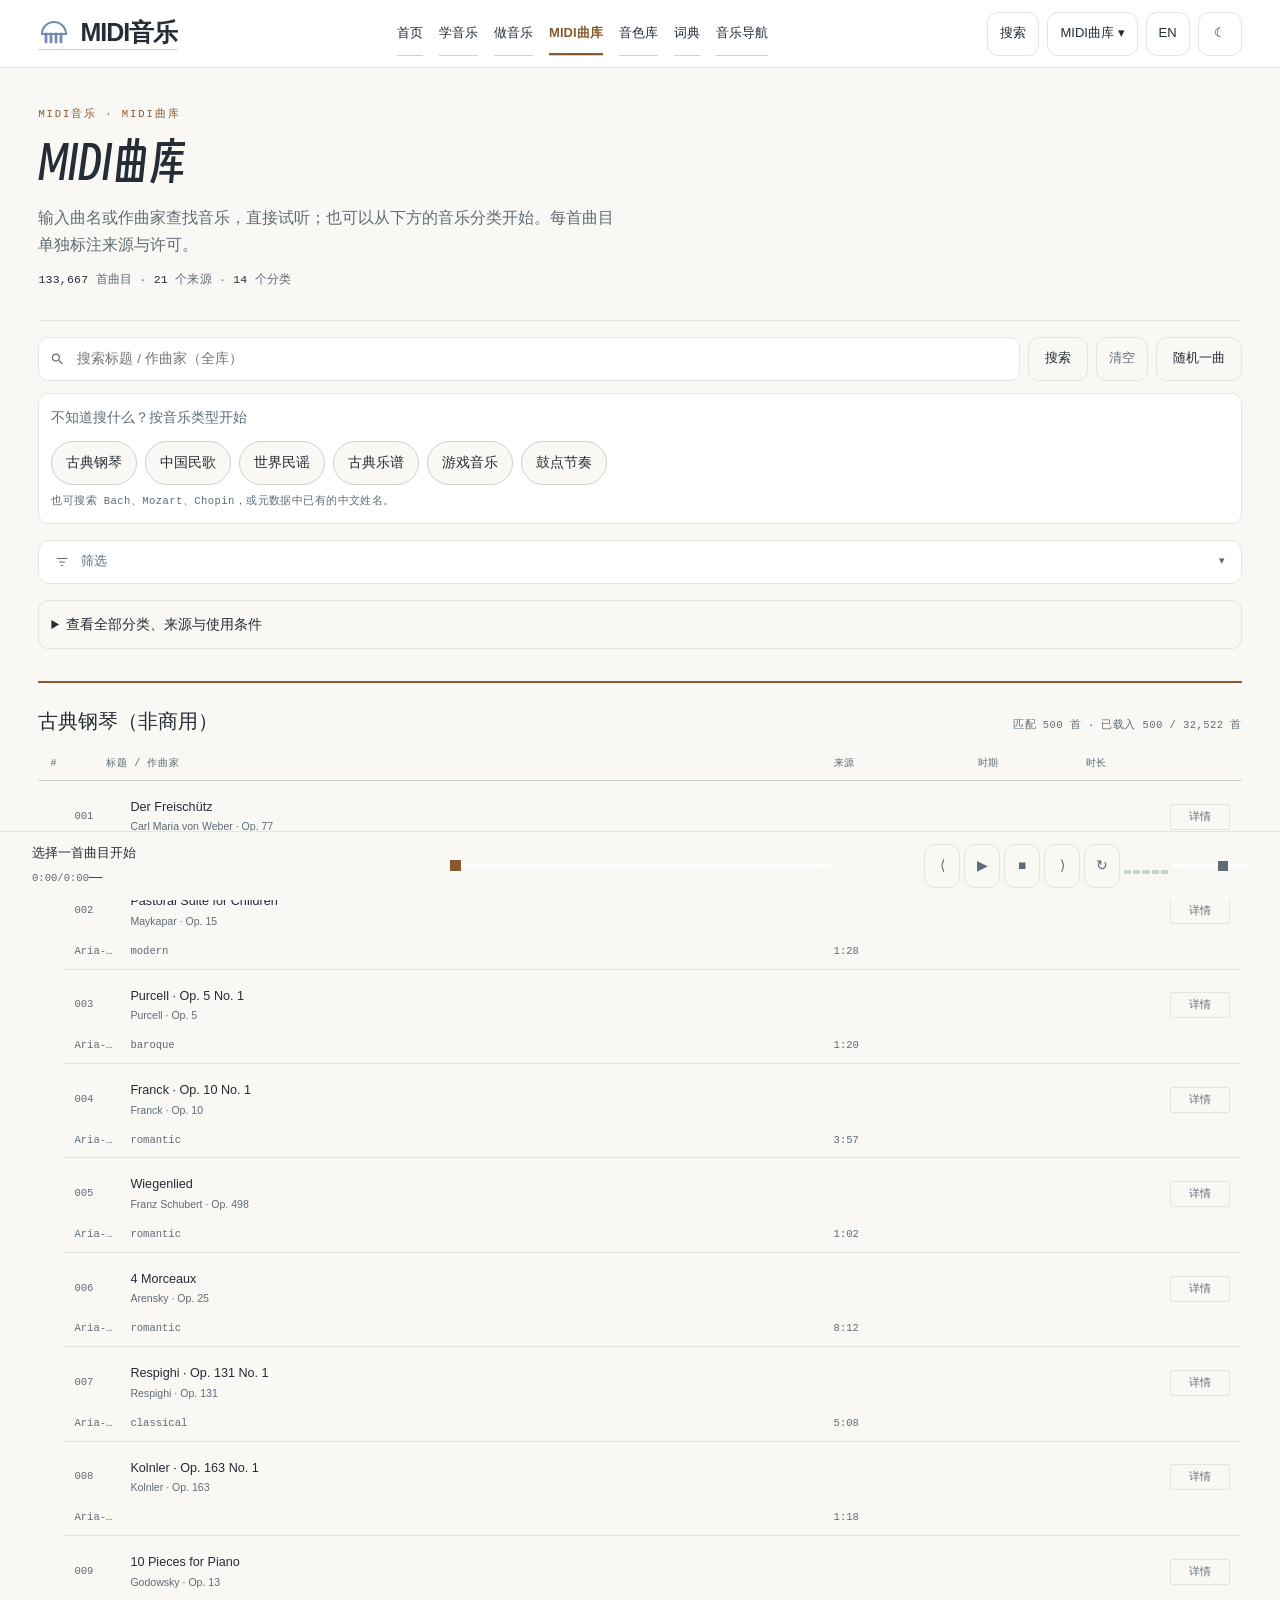
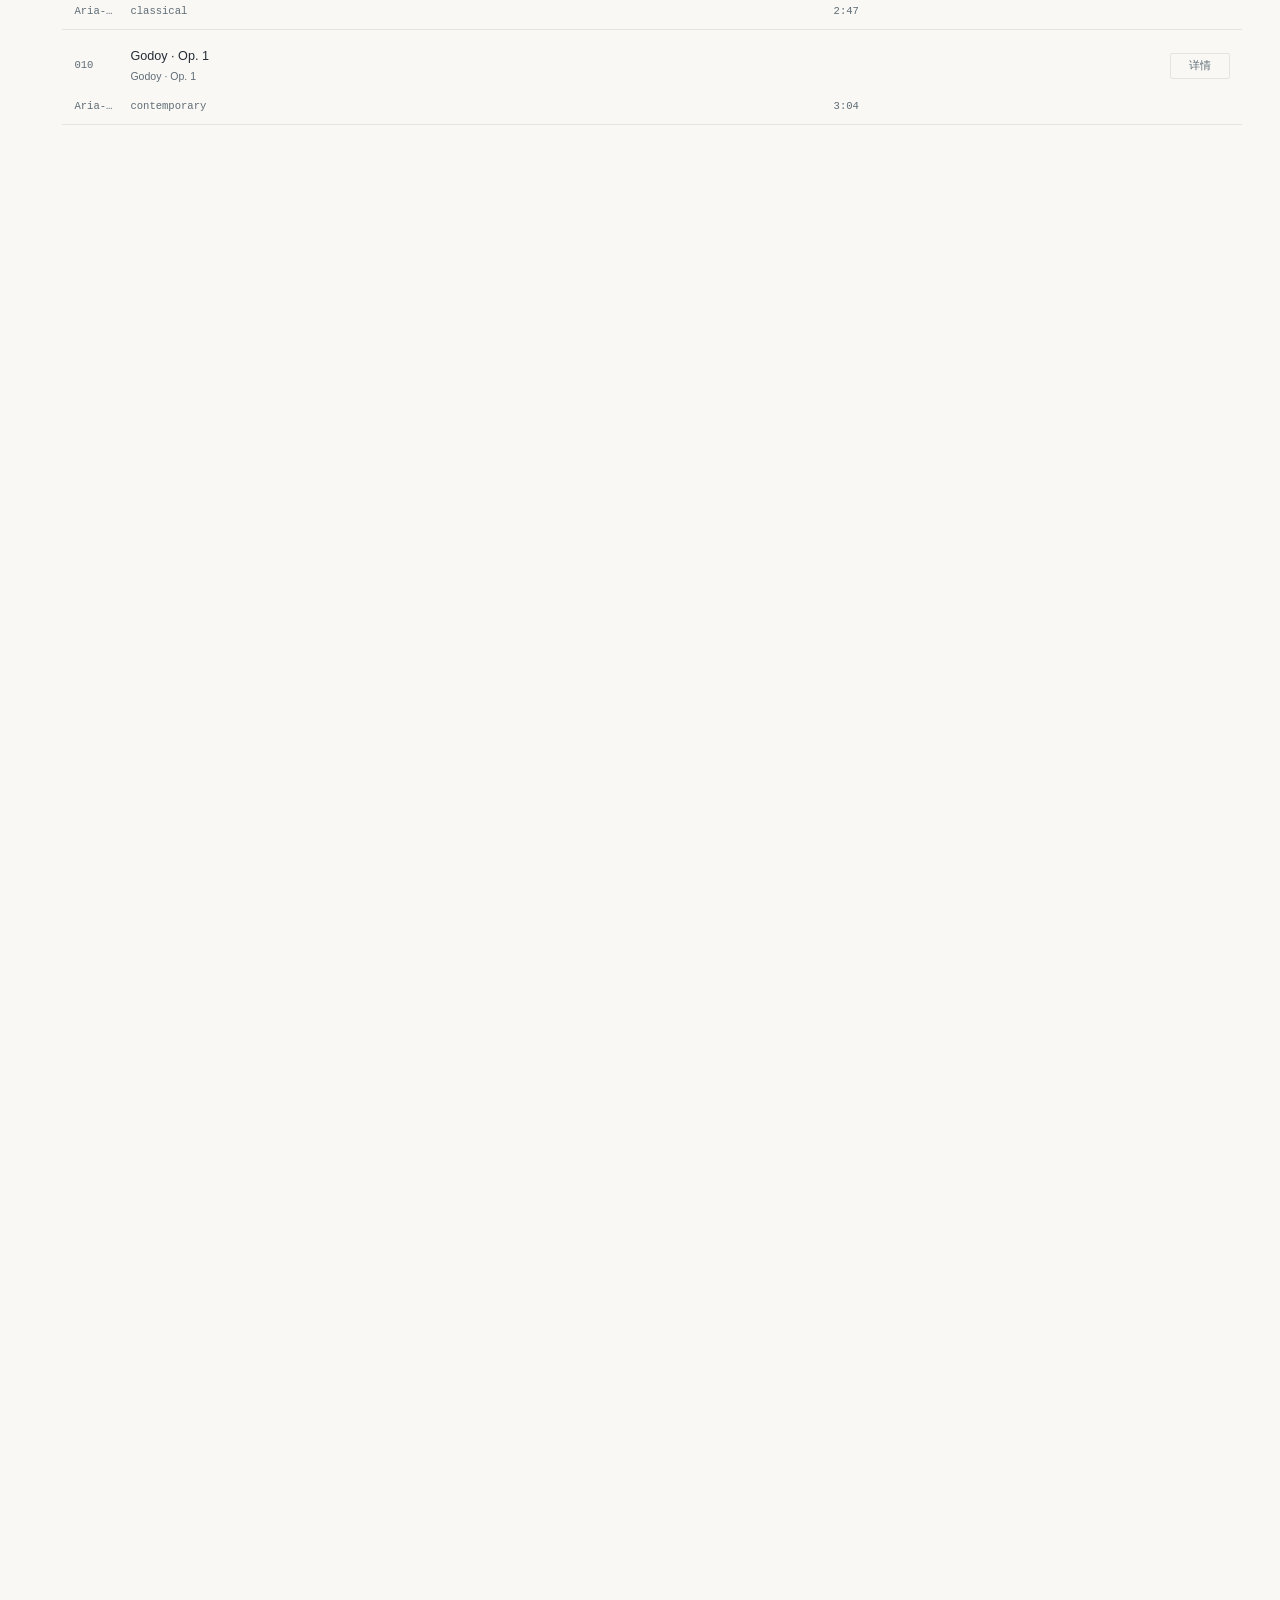
==== commit 1c921726: "Unify MIDI Music branding, search metadata and licensed AI discovery (core 1.7.0)" ====
--- a/index.html
+++ b/index.html
@@ -1,22 +1,23 @@
 <!doctype html>
 <html lang="zh-Hans" data-site="lib" data-lang="zh" data-design="v6" data-ui="clean" data-page="catalog" style="--site-accent:#c28a55;--site-text:#885a2f">
 <head><meta charset="utf-8"><meta name="viewport" content="width=device-width,initial-scale=1,viewport-fit=cover">
-<title>MIDI曲库 · 搜索与试听</title><meta name="description" content="按曲名、作曲家、乐器与风格查找MIDI，直接试听，并查看逐曲来源与许可。">
+<title>MIDI曲库 · 搜索与试听｜MIDI音乐</title><meta name="description" content="按曲名、作曲家、乐器与风格查找MIDI，直接试听，并查看逐曲来源与许可。"><meta name="robots" content="index,follow,max-image-preview:large">
 <link rel="canonical" href="https://lib.midicn.com/">
-<meta property="og:title" content="MIDI曲库 · 搜索与试听"><meta property="og:description" content="按曲名、作曲家、乐器与风格查找MIDI，直接试听，并查看逐曲来源与许可。"><meta property="og:type" content="website"><meta property="og:url" content="https://lib.midicn.com/"><meta property="og:site_name" content="midicn · MIDI曲库"><meta property="og:locale" content="zh_CN"><meta property="og:image" content="https://lib.midicn.com/assets/og.png"><meta name="twitter:card" content="summary_large_image">
-<meta property="og:image:width" content="1200"><meta property="og:image:height" content="630"><meta property="og:image:alt" content="midicn · MIDI曲库"><meta name="twitter:title" content="MIDI曲库 · 搜索与试听"><meta name="twitter:description" content="按曲名、作曲家、乐器与风格查找MIDI，直接试听，并查看逐曲来源与许可。"><meta name="twitter:image" content="https://lib.midicn.com/assets/og.png">
+<meta property="og:title" content="MIDI曲库 · 搜索与试听｜MIDI音乐"><meta property="og:description" content="按曲名、作曲家、乐器与风格查找MIDI，直接试听，并查看逐曲来源与许可。"><meta property="og:type" content="website"><meta property="og:url" content="https://lib.midicn.com/"><meta property="og:site_name" content="MIDI音乐 · MIDI曲库"><meta property="og:locale" content="zh_CN"><meta property="og:image" content="https://lib.midicn.com/assets/social/share.5e553208e4f6.png"><meta name="twitter:card" content="summary_large_image">
+<meta property="og:image:width" content="1200"><meta property="og:image:height" content="630"><meta property="og:image:alt" content="MIDI音乐 · MIDI曲库"><meta name="twitter:title" content="MIDI曲库 · 搜索与试听｜MIDI音乐"><meta name="twitter:description" content="按曲名、作曲家、乐器与风格查找MIDI，直接试听，并查看逐曲来源与许可。"><meta name="twitter:image" content="https://lib.midicn.com/assets/social/share.5e553208e4f6.png">
+<link rel="alternate" type="text/plain" title="MIDI Music discovery index" href="https://lib.midicn.com/llms.txt">
 <meta name="theme-color" content="#c28a55"><link rel="manifest" href="manifest.json"><link rel="apple-touch-icon" href="assets/core/icons/icon-192.png"><link rel="icon" href="[data-uri]">
-<script>(()=>{try{const a=document.cookie.split(';').map(x=>x.trim()).filter(x=>x.startsWith('midicn-theme=')).pop();const v=a?a.split('=')[1]:localStorage.getItem('midicn-theme');if(v==='light'||v==='dark')document.documentElement.dataset.theme=v}catch{}})();</script><link rel="preload" as="font" type="font/woff2" href="assets/fonts/p.00d0661e39.0e23d2798f4c.woff2" crossorigin><style>@font-face{font-family:"Smiley Sans";src:url("assets/fonts/p.00d0661e39.0e23d2798f4c.woff2") format("woff2");font-display:swap}</style><link rel="stylesheet" href="assets/ui/base.5a788ba068d7.css"><link rel="stylesheet" href="assets/ui/lib-index.3be0e0da2594.css"><script type="application/ld+json">{"@context":"https://schema.org","@type":"WebPage","name":"MIDI曲库 · 搜索与试听","description":"按曲名、作曲家、乐器与风格查找MIDI，直接试听，并查看逐曲来源与许可。","url":"https://lib.midicn.com/","inLanguage":"zh"}</script></head>
+<script>(()=>{try{const a=document.cookie.split(';').map(x=>x.trim()).filter(x=>x.startsWith('midicn-theme=')).pop();const v=a?a.split('=')[1]:localStorage.getItem('midicn-theme');if(v==='light'||v==='dark')document.documentElement.dataset.theme=v}catch{}})();</script><link rel="preload" as="font" type="font/woff2" href="assets/fonts/p.fa805ea1fb.c0c4300dafda.woff2" crossorigin><style>@font-face{font-family:"Smiley Sans";src:url("assets/fonts/p.fa805ea1fb.c0c4300dafda.woff2") format("woff2");font-display:swap}</style><link rel="stylesheet" href="assets/ui/base.97be6fc5d034.css"><link rel="stylesheet" href="assets/ui/lib-index.3be0e0da2594.css"><script type="application/ld+json">{"@context":"https://schema.org","@graph":[{"@type":"Organization","@id":"https://home.midicn.com/#organization","name":"MIDI音乐","alternateName":["midicn","MIDI Music","中国MIDI音乐"],"url":"https://home.midicn.com/","logo":{"@type":"ImageObject","url":"https://home.midicn.com/assets/core/icons/icon-512.png"}},{"@type":"WebSite","@id":"https://lib.midicn.com/#website","url":"https://lib.midicn.com/","name":"MIDI曲库 · MIDI音乐","alternateName":["Library","midicn · MIDI曲库"],"publisher":{"@id":"https://home.midicn.com/#organization"},"inLanguage":"zh-Hans"},{"@type":"CollectionPage","@id":"https://lib.midicn.com/#webpage","url":"https://lib.midicn.com/","name":"MIDI曲库 · 搜索与试听｜MIDI音乐","description":"按曲名、作曲家、乐器与风格查找MIDI，直接试听，并查看逐曲来源与许可。","inLanguage":"zh-Hans","isPartOf":{"@id":"https://lib.midicn.com/#website"},"publisher":{"@id":"https://home.midicn.com/#organization"}}]}</script></head>
 <body><a class="skip-link" href="#main" data-zh="跳至正文" data-en="Skip to content">跳至正文</a>
 <header class="site-header">
-<a class="site-brand" href="https://home.midicn.com/" data-zh-href="https://home.midicn.com/" data-en-href="https://home.midicn.com/en/" aria-label="midicn"><span class="jf-stack"><svg viewBox="0 0 32 32" width="32" height="32" class="jf jf-idle" aria-hidden="true"><path d="M4 17A12 12 0 0 1 28 17Z" fill="none" stroke="var(--accent)" stroke-width="2.1"/><path d="M8 17V25.0" stroke="var(--accent)" stroke-width="2.8" stroke-linecap="round" fill="none"/><path d="M13 17V25.0" stroke="var(--accent)" stroke-width="2.8" stroke-linecap="round" fill="none"/><path d="M18 17V25.0" stroke="var(--accent)" stroke-width="2.8" stroke-linecap="round" fill="none"/><path d="M23 17V25.0" stroke="var(--accent)" stroke-width="2.8" stroke-linecap="round" fill="none"/></svg></span><b>midicn</b></a>
+<a class="site-brand" href="https://home.midicn.com/" data-zh-href="https://home.midicn.com/" data-en-href="https://home.midicn.com/en/" data-zh-label="MIDI音乐" data-en-label="MIDI Music" aria-label="MIDI音乐"><span class="jf-stack"><svg viewBox="0 0 32 32" width="32" height="32" class="jf jf-idle" aria-hidden="true"><path d="M4 17A12 12 0 0 1 28 17Z" fill="none" stroke="var(--accent)" stroke-width="2.1"/><path d="M8 17V25.0" stroke="var(--accent)" stroke-width="2.8" stroke-linecap="round" fill="none"/><path d="M13 17V25.0" stroke="var(--accent)" stroke-width="2.8" stroke-linecap="round" fill="none"/><path d="M18 17V25.0" stroke="var(--accent)" stroke-width="2.8" stroke-linecap="round" fill="none"/><path d="M23 17V25.0" stroke="var(--accent)" stroke-width="2.8" stroke-linecap="round" fill="none"/></svg></span><b data-zh="MIDI音乐" data-en="MIDI Music">MIDI音乐</b></a>
 <nav class="site-task-nav" data-zh-label="全站导航" data-en-label="Main navigation" aria-label="全站导航"><a href="https://home.midicn.com/" data-zh="首页" data-en="Home" data-zh-href="https://home.midicn.com/" data-en-href="https://home.midicn.com/en/">首页</a><a href="https://home.midicn.com/learn/" data-zh-href="https://home.midicn.com/learn/" data-en-href="https://home.midicn.com/en/learn/" data-zh="学音乐" data-en="Learn">学音乐</a><a href="https://home.midicn.com/make/" data-zh-href="https://home.midicn.com/make/" data-en-href="https://home.midicn.com/en/make/" data-zh="做音乐" data-en="Create">做音乐</a><a href="https://lib.midicn.com/" data-zh="MIDI曲库" data-en="MIDI" data-zh-href="https://lib.midicn.com/" data-en-href="https://lib.midicn.com/" aria-current="page">MIDI曲库</a><a href="https://sf.midicn.com/" data-zh="音色库" data-en="SoundFonts" data-zh-href="https://sf.midicn.com/" data-en-href="https://sf.midicn.com/">音色库</a><a href="https://gloss.midicn.com/" data-zh="词典" data-en="Glossary" data-zh-href="https://gloss.midicn.com/" data-en-href="https://gloss.midicn.com/en/">词典</a><a data-directory-group="directory" href="https://nav.midicn.com/" data-zh="音乐导航" data-en="Directory" data-zh-href="https://nav.midicn.com/" data-en-href="https://nav.midicn.com/">音乐导航</a></nav>
 <div class="site-actions"><a class="site-search" href="https://home.midicn.com/search/" data-zh-href="https://home.midicn.com/search/" data-en-href="https://home.midicn.com/en/search/" data-zh="搜索" data-en="Search">搜索</a>
 <div class="site-switcher"><button id="navmenu-btn" type="button" aria-expanded="false" aria-controls="navmenu-panel" data-zh="MIDI曲库 ▾" data-en="MIDI Library ▾" data-zh-label="切换分站" data-en-label="Choose a site" aria-label="切换分站">MIDI曲库 ▾</button><nav id="navmenu-panel" class="site-menu" hidden aria-label="全部分站"><a href="https://home.midicn.com/" data-zh="首页" data-en="Home" data-zh-href="https://home.midicn.com/" data-en-href="https://home.midicn.com/en/"><span class="site-dot" style="--dot:#d9795c" aria-hidden="true"></span><span data-label>首页</span></a><a href="https://nav.midicn.com/" data-zh="音乐导航" data-en="Directory" data-zh-href="https://nav.midicn.com/" data-en-href="https://nav.midicn.com/"><span class="site-dot" style="--dot:#5caaa0" aria-hidden="true"></span><span data-label>音乐导航</span></a><a href="https://ai.midicn.com/" data-zh="AI做音乐" data-en="AI Music" data-zh-href="https://ai.midicn.com/" data-en-href="https://ai.midicn.com/en/"><span class="site-dot" style="--dot:#cb7993" aria-hidden="true"></span><span data-label>AI做音乐</span></a><a href="https://prod.midicn.com/" data-zh="音频" data-en="Audio" data-zh-href="https://prod.midicn.com/" data-en-href="https://prod.midicn.com/en/"><span class="site-dot" style="--dot:#61a9b2" aria-hidden="true"></span><span data-label>音频</span></a><a href="https://hist.midicn.com/" data-zh="音乐史" data-en="Music History" data-zh-href="https://hist.midicn.com/" data-en-href="https://hist.midicn.com/en/"><span class="site-dot" style="--dot:#c49a51" aria-hidden="true"></span><span data-label>音乐史</span></a><a href="https://theo.midicn.com/" data-zh="乐理" data-en="Theory" data-zh-href="https://theo.midicn.com/" data-en-href="https://theo.midicn.com/en/"><span class="site-dot" style="--dot:#9381c6" aria-hidden="true"></span><span data-label>乐理</span></a><a href="https://inst.midicn.com/" data-zh="乐器" data-en="Instruments" data-zh-href="https://inst.midicn.com/" data-en-href="https://inst.midicn.com/en/"><span class="site-dot" style="--dot:#7b9d68" aria-hidden="true"></span><span data-label>乐器</span></a><a href="https://gloss.midicn.com/" data-zh="词典" data-en="Dictionary" data-zh-href="https://gloss.midicn.com/" data-en-href="https://gloss.midicn.com/en/"><span class="site-dot" style="--dot:#a484ae" aria-hidden="true"></span><span data-label>词典</span></a><a href="https://lib.midicn.com/" data-zh="MIDI曲库" data-en="MIDI Library" data-zh-href="https://lib.midicn.com/" data-en-href="https://lib.midicn.com/" aria-current="page"><span class="site-dot" style="--dot:#c28a55" aria-hidden="true"></span><span data-label>MIDI曲库</span></a><a href="https://mid.midicn.com/" data-zh="MIDI下载" data-en="MIDI Downloads" data-zh-href="https://mid.midicn.com/" data-en-href="https://mid.midicn.com/"><span class="site-dot" style="--dot:#5ca69c" aria-hidden="true"></span><span data-label>MIDI下载</span></a><a href="https://zip.midicn.com/" data-zh="打包下载" data-en="Packs" data-zh-href="https://zip.midicn.com/" data-en-href="https://zip.midicn.com/"><span class="site-dot" style="--dot:#6995bd" aria-hidden="true"></span><span data-label>打包下载</span></a><a href="https://sf.midicn.com/" data-zh="音色库" data-en="SoundFonts" data-zh-href="https://sf.midicn.com/" data-en-href="https://sf.midicn.com/"><span class="site-dot" style="--dot:#818aca" aria-hidden="true"></span><span data-label>音色库</span></a></nav></div>
 <button id="lang" type="button" data-zh-label="切换语言" data-en-label="Switch language" aria-label="切换语言">EN</button><button id="theme" type="button" aria-label="切换明暗">☾</button></div></header><main id="main" class="doc wide" tabindex="-1">
   <!-- 扉页 -->
   <section class="hero">
-    <p class="kick" data-zh="MIDI曲库 · MIDICN-LIB" data-en="MIDI LIBRARY · MIDICN-LIB">MIDI曲库 · MIDICN-LIB</p>
+    <p class="kick" data-zh="MIDI音乐 · MIDI曲库" data-en="MIDI MUSIC · MIDI LIBRARY">MIDI音乐 · MIDI曲库</p>
     <h1 data-zh="MIDI曲库" data-en="MIDI music library">MIDI曲库</h1>
     <p class="lede" id="heroLede"></p>
     <p class="hero-meta" id="heroMeta"></p>
@@ -97,7 +98,7 @@
     </div>
   
 </section>
-</main><p id="midicn-status" role="status" aria-live="polite"></p>
+<section class="panel"><div class="panel-bd"><h2 data-zh="浏览MIDI分类目录" data-en="Explore MIDI categories" >浏览MIDI分类目录</h2><p data-zh="按作曲家、乐器、时期、流派、地区或来源查找，先看曲目示例，再进入完整检索。" data-en="Browse composers, instruments, periods, genres, regions and sources; inspect examples before opening the complete search." >按作曲家、乐器、时期、流派、地区或来源查找，先看曲目示例，再进入完整检索。</p><a class="btn" href="https://mid.midicn.com/browse/"><span data-zh="打开分类目录" data-en="Open the category directory" >打开分类目录</span></a></div></section></main><p id="midicn-status" role="status" aria-live="polite"></p>
 <div id="player" class="audio-player audio-player-queue" data-backend="library"><div class="pw"><div class="pmeta"><span id="np" class="audio-title" data-zh="选择一首曲目开始" data-en="Choose a track to start">选择一首曲目开始</span><span class="ptime audio-time" id="tcur">0:00</span><span class="ptime">/</span><span class="ptime audio-time" id="ttot">0:00</span><span class="pill" id="sfbadge">—</span></div><input type="range" class="audio-progress" id="prog" min="0" max="1000" value="0" data-zh-label="播放进度" data-en-label="Playback progress" aria-label="播放进度"><div class="pctl"><button type="button" class="audio-control kb-lab-btn" id="prev" data-audio="previous" data-zh-label="上一首" data-en-label="Previous" aria-label="上一首" >⟨</button><button type="button" class="audio-control kb-lab-btn" id="play" data-audio="play" data-zh-label="播放" data-en-label="Play" aria-label="播放" >▶</button><button type="button" class="audio-control kb-lab-btn" id="stop" data-audio="stop" data-zh-label="停止" data-en-label="Stop" aria-label="停止" >■</button><button type="button" class="audio-control kb-lab-btn" id="next" data-audio="next" data-zh-label="下一首" data-en-label="Next" aria-label="下一首" >⟩</button><button type="button" class="audio-control kb-lab-btn" id="loop" data-audio="loop" data-zh-label="循环播放" data-en-label="Loop" aria-label="循环播放" >↻</button><span class="viz" id="viz" aria-hidden="true"><i></i><i></i><i></i><i></i><i></i></span><input type="range" id="vol" min="0" max="100" value="70" data-zh-label="音量" data-en-label="Volume" aria-label="音量"></div></div></div><nav class="site-bottom-nav" aria-label="Mobile navigation"><a href="https://home.midicn.com/" data-zh="首页" data-en="Home" data-zh-href="https://home.midicn.com/" data-en-href="https://home.midicn.com/en/">首页</a><a href="https://home.midicn.com/learn/" data-zh-href="https://home.midicn.com/learn/" data-en-href="https://home.midicn.com/en/learn/" data-zh="学习" data-en="Learn">学习</a><a href="https://home.midicn.com/make/" data-zh-href="https://home.midicn.com/make/" data-en-href="https://home.midicn.com/en/make/" data-zh="制作" data-en="Make">制作</a><a href="https://lib.midicn.com/" data-zh="MIDI库" data-en="MIDI" data-zh-href="https://lib.midicn.com/" data-en-href="https://lib.midicn.com/" aria-current="page">MIDI库</a><a href="https://sf.midicn.com/" data-zh="音色库" data-en="Sounds" data-zh-href="https://sf.midicn.com/" data-en-href="https://sf.midicn.com/">音色库</a><a href="https://nav.midicn.com/" data-zh="导航" data-en="Nav" data-zh-href="https://nav.midicn.com/" data-en-href="https://nav.midicn.com/">导航</a></nav><footer class="site-footer"><div class="footer-ad" data-footer-ad hidden><span class="footer-ad-label" data-zh="广告" data-en="Advertisement">广告</span>
-<ins class="adsbygoogle" style="display:block" data-ad-client="ca-pub-0088997035636558" data-ad-slot="1813332933" data-ad-format="auto" data-full-width-responsive="true"></ins></div><div class="footer-line" data-locale="zh"><a class="footer-brand" href="https://home.midicn.com/">© 2026 midicn</a><nav aria-label="法律声明"><a class="footer-secondary" href="https://home.midicn.com/about/">关于</a><a href="https://home.midicn.com/legal/data/terms/">条款</a><a href="https://home.midicn.com/legal/privacy/">隐私</a><a href="https://home.midicn.com/legal/data/disclaimer/">免责</a><a href="https://home.midicn.com/legal/data/copyright/">版权</a><a class="footer-feedback" data-feedback href="https://github.com/midicn/midi-library/issues" rel="noopener">反馈</a></nav></div><div class="footer-line" data-locale="en" hidden><a class="footer-brand" href="https://home.midicn.com/en/">© 2026 midicn</a><nav aria-label="Legal"><a class="footer-secondary" href="https://home.midicn.com/en/about/">About</a><a href="https://home.midicn.com/en/legal/data/terms/">Terms</a><a href="https://home.midicn.com/en/legal/privacy/">Privacy</a><a href="https://home.midicn.com/en/legal/data/disclaimer/">Notice</a><a href="https://home.midicn.com/en/legal/data/copyright/">Rights</a><a class="footer-feedback" data-feedback href="https://github.com/midicn/midi-library/issues" rel="noopener">Feedback</a></nav></div><div class="page-metadata" hidden aria-hidden="true"><p id="footNote"></p><p id="footLic"></p><p id="footLegal"></p></div><noscript><nav class="no-script-sites" aria-label="All sites"><a href="https://nav.midicn.com/" data-zh="音乐导航" data-en="Directory" data-zh-href="https://nav.midicn.com/" data-en-href="https://nav.midicn.com/">音乐导航</a><a href="https://lib.midicn.com/" data-zh="MIDI曲库" data-en="MIDI Library" data-zh-href="https://lib.midicn.com/" data-en-href="https://lib.midicn.com/">MIDI曲库</a><a href="https://mid.midicn.com/" data-zh="MIDI下载" data-en="MIDI Downloads" data-zh-href="https://mid.midicn.com/" data-en-href="https://mid.midicn.com/">MIDI下载</a><a href="https://zip.midicn.com/" data-zh="打包下载" data-en="Packs" data-zh-href="https://zip.midicn.com/" data-en-href="https://zip.midicn.com/">打包下载</a><a href="https://sf.midicn.com/" data-zh="音色库" data-en="SoundFonts" data-zh-href="https://sf.midicn.com/" data-en-href="https://sf.midicn.com/">音色库</a><a href="https://home.midicn.com/" data-zh="首页" data-en="Home" data-zh-href="https://home.midicn.com/" data-en-href="https://home.midicn.com/en/">首页</a><a href="https://gloss.midicn.com/" data-zh="词典" data-en="Dictionary" data-zh-href="https://gloss.midicn.com/" data-en-href="https://gloss.midicn.com/en/">词典</a><a href="https://hist.midicn.com/" data-zh="音乐史" data-en="Music History" data-zh-href="https://hist.midicn.com/" data-en-href="https://hist.midicn.com/en/">音乐史</a><a href="https://theo.midicn.com/" data-zh="乐理" data-en="Theory" data-zh-href="https://theo.midicn.com/" data-en-href="https://theo.midicn.com/en/">乐理</a><a href="https://inst.midicn.com/" data-zh="乐器" data-en="Instruments" data-zh-href="https://inst.midicn.com/" data-en-href="https://inst.midicn.com/en/">乐器</a><a href="https://prod.midicn.com/" data-zh="音频" data-en="Audio" data-zh-href="https://prod.midicn.com/" data-en-href="https://prod.midicn.com/en/">音频</a><a href="https://ai.midicn.com/" data-zh="AI做音乐" data-en="AI Music" data-zh-href="https://ai.midicn.com/" data-en-href="https://ai.midicn.com/en/">AI做音乐</a></nav></noscript></footer>
-<script type="application/json" id="midicn-config">{"site":"lib","core":"1.6.0","locale":"zh","localeMode":"inline","serviceWorker":"sw.js","midiLocator":"data/midi-locator.json","midiOrigins":["https://mid.midicn.com","https://zip.midicn.com","https://lib.midicn.com"],"advertising":{"enabled":true,"client":"ca-pub-0088997035636558","slot":"1813332933","host":"lib.midicn.com"},"audioLibraryPlayer":"assets/ui/library-player.265479e77681.js","librarySearchWorker":"assets/ui/library-search-worker.504842990e38.js"}</script><script defer src="assets/ui/runtime.e2eae50bcbbd.js"></script><script defer src="assets/ui/lib-index.a1bb4920e213.js"></script></body></html>
+<ins class="adsbygoogle" style="display:block" data-ad-client="ca-pub-0088997035636558" data-ad-slot="1813332933" data-ad-format="auto" data-full-width-responsive="true"></ins></div><div class="footer-line" data-locale="zh"><a class="footer-brand" href="https://home.midicn.com/">© 2026 MIDI音乐</a><nav aria-label="法律声明"><a class="footer-secondary" href="https://home.midicn.com/about/">关于</a><a href="https://home.midicn.com/legal/data/terms/">条款</a><a href="https://home.midicn.com/legal/privacy/">隐私</a><a href="https://home.midicn.com/legal/data/disclaimer/">免责</a><a href="https://home.midicn.com/legal/data/copyright/">版权</a><a class="footer-feedback" data-feedback href="https://github.com/midicn/midi-library/issues" rel="noopener">反馈</a></nav></div><div class="footer-line" data-locale="en" hidden><a class="footer-brand" href="https://home.midicn.com/en/">© 2026 MIDI Music</a><nav aria-label="Legal"><a class="footer-secondary" href="https://home.midicn.com/en/about/">About</a><a href="https://home.midicn.com/en/legal/data/terms/">Terms</a><a href="https://home.midicn.com/en/legal/privacy/">Privacy</a><a href="https://home.midicn.com/en/legal/data/disclaimer/">Notice</a><a href="https://home.midicn.com/en/legal/data/copyright/">Rights</a><a class="footer-feedback" data-feedback href="https://github.com/midicn/midi-library/issues" rel="noopener">Feedback</a></nav></div><div class="page-metadata" hidden aria-hidden="true"><p id="footNote"></p><p id="footLic"></p><p id="footLegal"></p></div><noscript><nav class="no-script-sites" aria-label="All sites"><a href="https://nav.midicn.com/" data-zh="音乐导航" data-en="Directory" data-zh-href="https://nav.midicn.com/" data-en-href="https://nav.midicn.com/">音乐导航</a><a href="https://lib.midicn.com/" data-zh="MIDI曲库" data-en="MIDI Library" data-zh-href="https://lib.midicn.com/" data-en-href="https://lib.midicn.com/">MIDI曲库</a><a href="https://mid.midicn.com/" data-zh="MIDI下载" data-en="MIDI Downloads" data-zh-href="https://mid.midicn.com/" data-en-href="https://mid.midicn.com/">MIDI下载</a><a href="https://zip.midicn.com/" data-zh="打包下载" data-en="Packs" data-zh-href="https://zip.midicn.com/" data-en-href="https://zip.midicn.com/">打包下载</a><a href="https://sf.midicn.com/" data-zh="音色库" data-en="SoundFonts" data-zh-href="https://sf.midicn.com/" data-en-href="https://sf.midicn.com/">音色库</a><a href="https://home.midicn.com/" data-zh="首页" data-en="Home" data-zh-href="https://home.midicn.com/" data-en-href="https://home.midicn.com/en/">首页</a><a href="https://gloss.midicn.com/" data-zh="词典" data-en="Dictionary" data-zh-href="https://gloss.midicn.com/" data-en-href="https://gloss.midicn.com/en/">词典</a><a href="https://hist.midicn.com/" data-zh="音乐史" data-en="Music History" data-zh-href="https://hist.midicn.com/" data-en-href="https://hist.midicn.com/en/">音乐史</a><a href="https://theo.midicn.com/" data-zh="乐理" data-en="Theory" data-zh-href="https://theo.midicn.com/" data-en-href="https://theo.midicn.com/en/">乐理</a><a href="https://inst.midicn.com/" data-zh="乐器" data-en="Instruments" data-zh-href="https://inst.midicn.com/" data-en-href="https://inst.midicn.com/en/">乐器</a><a href="https://prod.midicn.com/" data-zh="音频" data-en="Audio" data-zh-href="https://prod.midicn.com/" data-en-href="https://prod.midicn.com/en/">音频</a><a href="https://ai.midicn.com/" data-zh="AI做音乐" data-en="AI Music" data-zh-href="https://ai.midicn.com/" data-en-href="https://ai.midicn.com/en/">AI做音乐</a></nav></noscript></footer>
+<script type="application/json" id="midicn-config">{"site":"lib","core":"1.7.0","locale":"zh","localeMode":"inline","serviceWorker":"sw.js","midiLocator":"data/midi-locator.json","midiOrigins":["https://mid.midicn.com","https://zip.midicn.com","https://lib.midicn.com"],"advertising":{"enabled":true,"client":"ca-pub-0088997035636558","slot":"1813332933","host":"lib.midicn.com"},"audioLibraryPlayer":"assets/ui/library-player.265479e77681.js","librarySearchWorker":"assets/ui/library-search-worker.504842990e38.js"}</script><script defer src="assets/ui/runtime.e2eae50bcbbd.js"></script><script defer src="assets/ui/lib-index.a1bb4920e213.js"></script></body></html>
--- a/assets/ui/base.97be6fc5d034.css
+++ b/assets/ui/base.97be6fc5d034.css
@@ -0,0 +1 @@
+@layer reset,tokens,base,components,layouts,utilities;@layer base{:root{color-scheme:light dark;--ink:#0B0B0C;--ink:light-dark(#F7F4EE,#0B0B0C);--ink-2:#111113;--ink-2:light-dark(#FFFFFF,#111113);--ink-3:#17171A;--ink-3:light-dark(#F1EDE5,#17171A);--ink-4:#0E0E10;--ink-4:light-dark(#FAF8F4,#0E0E10);--rule:#242427;--rule:light-dark(#D9D3C7,#242427);--rule-2:#343439;--rule-2:light-dark(#BDB5A5,#343439);--paper:#F2EEE6;--paper:light-dark(#16161A,#F2EEE6);--paper-2:#A9A49B;--paper-2:light-dark(#5A564E,#A9A49B);--paper-3:#6E6A64;--paper-3:light-dark(#6E6A64,#807B72);--vermilion:#CE4A32;--vermilion:light-dark(#A93A24,#CE4A32);--gold:#C9A227;--gold:light-dark(#8A6F10,#C9A227);--jade:#5E9E7E;--jade:light-dark(#2F6B50,#5E9E7E);--slate:#7A8AA3;--slate:light-dark(#4C5A70,#7A8AA3);--ok:light-dark(#1B7A4C,#58D48A);--study:light-dark(#1F5FA8,#5A9BD8);--doubt:light-dark(#9A6213,#E8A33D);--warn:light-dark(#C0452A,#FF7A5C);--stop:light-dark(#B32E2E,#E45A5A);--vermilion-soft:rgba(206,74,50,.14);--vermilion-soft:light-dark(rgba(169,58,36,.1),rgba(206,74,50,.14));--vermilion-line:rgba(206,74,50,.45);--vermilion-line:light-dark(rgba(169,58,36,.4),rgba(206,74,50,.45));--gold-soft:rgba(201,162,39,.14);--gold-soft:light-dark(rgba(138,111,16,.1),rgba(201,162,39,.14));--jade-soft:rgba(94,158,126,.14);--jade-soft:light-dark(rgba(47,107,80,.1),rgba(94,158,126,.14));--accent-h:18;--accent-c:.16;--accent:oklch(.58 var(--accent-c) var(--accent-h));--accent:light-dark(oklch(.58 var(--accent-c,.16) var(--accent-h)),oklch(.8 var(--accent-c,.15) var(--accent-h)));--accent-soft:oklch(.58 var(--accent-c,.16) var(--accent-h) / .14);--accent-soft:light-dark(oklch(.58 var(--accent-c,.16) var(--accent-h) / .12),oklch(.8 var(--accent-c,.15) var(--accent-h) / .16));--on-accent:light-dark(#FFF8F4,#1A0A06);--n0:light-dark(#FBF8F1,#08080B);--n1:light-dark(#FFFFFF,#12121A);--n2:light-dark(#F4F0E6,#1A1A25);--n3:light-dark(#E4DECF,#242432);--n4:light-dark(#CFC7B2,#32323F);--n5:light-dark(#B3AA93,#4A4A5A);--n6:light-dark(#8F8875,#6C6C80);--n7:light-dark(#6E6857,#8E8EA3);--n8:light-dark(#524D3F,#B4B4C6);--n9:light-dark(#38342A,#D6D6E2);--n10:light-dark(#211E17,#EFEFE8);--n11:light-dark(#12100B,#F7F6F1);--serif:"Songti SC","Source Han Serif SC","Noto Serif SC",Georgia,"Times New Roman",serif;--sans:-apple-system,BlinkMacSystemFont,"Segoe UI","PingFang SC","Hiragino Sans GB","Microsoft YaHei",Roboto,sans-serif;--mono:ui-monospace,SFMono-Regular,"SF Mono",Menlo,Consolas,monospace;--fs-10:clamp(10px,.62rem,11px);--fs-11:clamp(10.5px,.66rem,11.5px);--fs-12:clamp(11.5px,.72rem,12.5px);--fs-13:clamp(12.5px,.79rem,13.5px);--fs-14:clamp(13.5px,.85rem,14.5px);--fs-16:clamp(15px,.95rem,16.5px);--fs-20:clamp(17px,1.1rem,20px);--fs-26:clamp(20px,1.6vw,26px);--fs-34:clamp(24px,2.6vw,34px);--fs-38:clamp(28px,3.2vw,38px);--fs-46:clamp(28px,4vw,46px);--lh-tight:1.2;--lh-body:1.68;--s1:4px;--s2:8px;--s3:12px;--s4:16px;--s5:24px;--s6:32px;--s7:48px;--s8:64px;--r-1:8px;--r-2:16px;--r-3:26px;--r-full:999px;--r:var(--r-1);--r-lg:var(--r-2);--shadow-1:0 1px 0 light-dark(rgba(90,70,30,.1),rgba(0,0,0,.35)),0 10px 24px -16px oklch(.6 .1 var(--accent-h) / .45);--shadow-2:0 2px 0 light-dark(rgba(90,70,30,.08),rgba(0,0,0,.3)),0 20px 44px -22px oklch(.6 .12 var(--accent-h) / .55);--wrap:min(92vw,1560px);--wrap-wide:var(--wrap);--wrap-read:var(--wrap);--gutter:clamp(var(--s4),2.5vw,var(--s6));--z-hdr:20;--z-play:30;--z-pop:40;--hdr:56px;--play:68px;--tap:44px;--sa-t:env(safe-area-inset-top,0px);--sa-b:env(safe-area-inset-bottom,0px);--sa-l:env(safe-area-inset-left,0px);--sa-r:env(safe-area-inset-right,0px);--t:.15s linear}:root[data-theme=light]{color-scheme:light}:root[data-theme=dark]{color-scheme:dark}@media(prefers-reduced-motion:reduce){:root{--t:.01s}}.jf-t1{stroke:var(--jf-1)}.jf-t2{stroke:var(--jf-2)}.jf-t3{stroke:var(--jf-3)}.jf-t4{stroke:var(--jf-4)}.jf-w1{stroke:var(--jf-1)}.jf-w4{stroke:var(--jf-4)}.jf-dome{fill:var(--jf-dome)}.jf-dome-n{fill:color-mix(in oklab,var(--jf-dome) 22%,var(--n6))}.jf-dome-d{fill:color-mix(in oklab,var(--jf-dome) 12%,var(--n4))}.jf-mute{stroke:color-mix(in oklab,var(--jf-dome) 45%,var(--n6))}.jf-n{stroke:var(--n6)}.jf-n4{stroke:var(--n4)}.jf-doubt{stroke:var(--doubt)}.jf-dim{stroke:var(--jf-dome);stroke-opacity:.55}.jf-stack{display:inline-flex;position:relative;line-height:0;flex:none}.jf-stack .jf{display:none}.jf-stack .jf-idle{display:block}.jf-stack .jf-playing,.jf-stack .jf-loading,.jf-stack .jf-done,.jf-stack .jf-hint{position:absolute;top:0;left:0}:root[data-jf=playing] .jf-stack .jf-idle{visibility:hidden}:root[data-jf=playing] .jf-stack .jf-playing{display:block}:root[data-jf=loading] .jf-stack .jf-idle{visibility:hidden}:root[data-jf=loading] .jf-stack .jf-loading{display:block}:root[data-jf=hint] .jf-stack .jf-idle{visibility:hidden}:root[data-jf=hint] .jf-stack .jf-hint{display:block}:root[data-jf=done] .jf-stack .jf-idle{visibility:hidden}:root[data-jf=done] .jf-stack .jf-done{display:block}@media(prefers-reduced-motion:no-preference){:root[data-jf=playing] .jf-stack .jf-playing path:nth-of-type(odd){animation:jf-swim 1.6s ease-in-out infinite alternate}@keyframes jf-swim{0%{transform:translateY(-.6px)}to{transform:translateY(.6px)}}}*{box-sizing:border-box;margin:0;padding:0}html{-webkit-text-size-adjust:100%;scroll-behavior:smooth}body{background:var(--ink);color:var(--paper);font-family:var(--sans);font-size:var(--fs-14);line-height:var(--lh-body);-webkit-font-smoothing:antialiased;overflow-x:visible}a{color:inherit;text-decoration:none;border-bottom:1px solid var(--rule-2);transition:border-color var(--t),color var(--t)}a:hover{border-bottom-color:var(--vermilion);color:var(--vermilion)}button,input,select{font:inherit;color:inherit}button{background:none;border:0;cursor:pointer}:focus-visible{outline:2px solid var(--vermilion);outline-offset:2px}img,svg{display:block;max-width:100%}::selection{background:var(--vermilion);color:#fff}code,kbd{font-family:var(--mono);font-size:.9em;background:var(--ink-4);border:1px solid var(--rule);padding:.05em .3em}pre{background:var(--ink-4);border:1px solid var(--rule);padding:var(--s4);overflow-x:auto;font-family:var(--mono);font-size:var(--fs-12);line-height:1.8;margin:var(--s3) 0 var(--s5)}pre code{background:none;border:0;padding:0}h1,h2,h3{font-family:var(--serif);font-weight:600;letter-spacing:.01em;line-height:var(--lh-tight)}h1{font-size:var(--fs-34)}h2{font-size:var(--fs-26)}h3{font-size:var(--fs-16);font-family:var(--sans);font-weight:650;letter-spacing:0}p{color:var(--paper-2);margin-bottom:var(--s3)}strong,b{color:var(--paper);font-weight:650}.lede{font-family:var(--serif);font-size:var(--fs-16);line-height:1.78;color:var(--paper);max-width:100%}.lede em{font-style:normal;color:var(--vermilion)}.meta{font-family:var(--mono);font-size:var(--fs-11);color:var(--paper-3);letter-spacing:.04em}.num{font-family:var(--mono);font-variant-numeric:tabular-nums}.stitle{display:flex;align-items:baseline;gap:var(--s3);flex-wrap:wrap;padding-top:var(--s2);border-top:2px solid var(--vermilion);margin:var(--s5) 0 var(--s3)}.stitle h2{margin:0}.stitle .spacer{margin-left:auto}h1,h2,h3{text-wrap:balance}p,.lede{text-wrap:pretty}.lede{max-width:100%}.nav a,.btn,.axis,.langbtn,.dlchip,.dlmore,.tag,.lic{white-space:nowrap}.nav{flex-wrap:wrap;row-gap:var(--s2)}@media(max-width:1023px){.hbar{flex-wrap:wrap;height:auto;min-height:52px;padding-top:var(--s2);padding-bottom:var(--s2);row-gap:var(--s2)}.nav{margin-left:0;width:100%;order:9;gap:var(--s4)}}.wrap{width:100%;max-width:var(--wrap);margin:0 auto;padding:0 var(--gutter)}.wrap-read{max-width:var(--wrap-read)}body>header{position:sticky;top:0;z-index:var(--z-hdr);background:var(--ink);border-bottom:1px solid var(--rule)}.hbar{max-width:var(--wrap);margin:0 auto;height:var(--hdr);padding:0 var(--gutter);display:flex;align-items:center;gap:var(--s5)}.brand{display:flex;align-items:center;gap:var(--s2);border:0;flex:none}.brand svg{width:22px;height:22px;flex:none}.brand .jf-404 svg{width:32px;height:32px}.brand b{font-family:var(--serif);font-size:var(--fs-16);font-weight:600}.brand i{font-family:var(--mono);font-size:var(--fs-11);font-style:normal;color:var(--paper-3);margin-left:2px}.nav{display:flex;gap:var(--s5);font-size:var(--fs-13);margin-left:auto;flex-wrap:wrap}.nav a{border-bottom:1px solid transparent;padding-bottom:2px;color:var(--paper-2)}.nav a:hover{color:var(--paper);border-bottom-color:var(--rule-2)}.nav a.on{color:var(--paper);border-bottom-color:var(--vermilion)}.iconbtn{width:34px;height:34px;border:1px solid var(--rule);color:var(--paper-2);display:grid;place-items:center;transition:var(--t);flex:none}.iconbtn:hover{border-color:var(--vermilion);color:var(--vermilion)}.iconbtn svg{width:15px;height:15px;fill:currentColor}.langbtn{width:auto;padding:0 var(--s3);font-family:var(--mono);font-size:var(--fs-11)}#theme svg{fill:none;stroke:currentColor}#theme .i-sun{display:none}#theme .i-moon{display:block}@media(prefers-color-scheme:dark){:root:not([data-theme=light]) #theme .i-sun{display:block}:root:not([data-theme=light]) #theme .i-moon{display:none}}:root[data-theme=dark] #theme .i-sun{display:block}:root[data-theme=dark] #theme .i-moon{display:none}:root[data-theme=light] #theme .i-sun{display:none}:root[data-theme=light] #theme .i-moon{display:block}.kb-tabicons{position:absolute;width:0;height:0;overflow:hidden}.panel{border:1px solid var(--rule);background:var(--ink-2)}.panel-hd{display:flex;align-items:center;gap:var(--s3);padding:var(--s3) var(--s4);border-bottom:1px solid var(--rule);font-family:var(--serif);font-size:var(--fs-14)}.panel-bd{padding:var(--s3) var(--s4)}.tile{border:1px solid var(--rule);background:var(--ink-2);padding:var(--s3);transition:border-color var(--t),background var(--t);display:block}.tile:hover{border-color:var(--rule-2);background:var(--ink-3);border-bottom-color:var(--rule-2)}.tile.is-on{border-color:var(--vermilion);background:var(--vermilion-soft)}.dl{display:grid;grid-template-columns:auto minmax(0,1fr);gap:var(--s2) var(--s4);font-size:var(--fs-13)}.dl dt{color:var(--paper-3);white-space:nowrap;font-family:var(--mono);font-size:var(--fs-11);padding-top:2px}.dl dd{margin:0;color:var(--paper);word-break:break-word}table{width:100%;border-collapse:collapse;font-size:var(--fs-13)}th,td{text-align:left;padding:var(--s3);border-bottom:1px solid var(--rule);vertical-align:top}th{font-family:var(--mono);font-size:var(--fs-11);color:var(--paper-3);letter-spacing:.06em;font-weight:500;border-bottom-color:var(--rule-2);white-space:nowrap}td b{font-weight:600}.tw{width:100%;overflow-x:auto;-webkit-overflow-scrolling:touch}.lic{display:inline-flex;align-items:center;gap:var(--s2);font-family:var(--mono);font-size:var(--fs-11);white-space:nowrap;border:1px solid currentColor;padding:1px var(--s2);color:var(--paper-3)}.lic:before{content:"";width:6px;height:6px;background:currentColor;flex:none}.lic.c1{color:var(--jade)}.lic.c2{color:var(--gold)}.lic.c3{color:var(--slate)}.lic.no{color:var(--vermilion)}.lic.plain{border-color:var(--rule);color:var(--paper-3)}.btn{display:inline-flex;align-items:center;justify-content:center;gap:var(--s2);min-height:44px;padding:0 var(--s4);border:1px solid var(--rule-2);background:none;color:var(--paper);font-size:var(--fs-13);transition:var(--t)}.btn:hover{border-color:var(--vermilion);color:var(--vermilion)}.btn.primary{background:var(--vermilion);border-color:var(--vermilion);color:#fff}.btn.primary:hover{filter:brightness(1.08);color:#fff}.btn.ghost{border-color:transparent;color:var(--paper-2);padding:0 var(--s3)}.btn.ghost:hover{border-color:var(--rule);color:var(--paper)}.btn svg{width:14px;height:14px;fill:currentColor}.sig{display:flex;align-items:flex-end;gap:1px;height:24px}.sig i{flex:1;background:var(--rule-2);transition:background var(--t)}.tile:hover .sig i{background:var(--vermilion)}footer{margin-top:var(--s6);border-top:1px solid var(--rule);padding:var(--s4) 0 calc(var(--s4) + var(--sa-b))}.fnote{margin-top:var(--s6);padding-top:var(--s4);border-top:1px solid var(--rule);font-size:var(--fs-11);color:var(--paper-3);line-height:1.9}.fbar{display:flex;align-items:center;gap:var(--s2) var(--s4);flex-wrap:wrap;font-size:var(--fs-12);color:var(--paper-3)}.fbar b{font-family:var(--serif);font-size:var(--fs-13);color:var(--paper);font-weight:600}.fnav{display:flex;gap:var(--s3) var(--s4);flex-wrap:wrap}.fnav a{font-size:var(--fs-12);color:var(--paper-2);border-bottom:0}.fnav a:hover{color:var(--vermilion)}.flic{margin-left:auto;font-family:var(--mono);font-size:var(--fs-11);color:var(--paper-3)}.fnote{margin-top:var(--s3);padding-top:var(--s3);border-top:1px solid var(--rule);display:flex;gap:var(--s2) var(--s5);flex-wrap:wrap;justify-content:space-between;font-family:var(--mono);font-size:var(--fs-11);color:var(--paper-3)}.fnote a{color:var(--paper-3);border-bottom:0}.fnote a:hover{color:var(--vermilion)}.pkgs{display:grid;grid-template-columns:repeat(auto-fill,minmax(268px,1fr));gap:var(--s3)}.pkg{border:1px solid var(--rule);background:var(--ink-2);padding:var(--s4);display:flex;flex-direction:column;gap:var(--s2)}.pkg:hover{border-color:var(--rule-2)}.pkg .pn{font-family:var(--serif);font-size:var(--fs-16)}.pkg .pm{font-family:var(--mono);font-size:var(--fs-11);color:var(--paper-3)}.pkg .pd{font-size:var(--fs-12);color:var(--paper-2);line-height:1.7;flex:1}.pkg .dlbtn{align-self:flex-start;min-height:34px;padding:0 var(--s3);background:var(--vermilion);color:#fff;display:inline-flex;align-items:center;gap:var(--s2);font-size:var(--fs-12);border:0}.pkg .dlbtn:hover{filter:brightness(1.08);color:#fff}.pkg .dlbtn svg{width:13px;height:13px;fill:currentColor}.steps{counter-reset:s;list-style:none}.steps li{counter-increment:s;position:relative;padding-left:var(--s6);margin-bottom:var(--s3);font-size:var(--fs-13);color:var(--paper-2)}.steps li:before{content:counter(s,decimal-leading-zero);position:absolute;left:0;top:.1em;font-family:var(--mono);font-size:var(--fs-11);color:var(--vermilion)}.note{font-size:var(--fs-12);color:var(--paper-3);border-left:2px solid var(--vermilion);padding-left:var(--s3);margin:var(--s3) 0}main.doc.wide{max-width:var(--wrap)}main.doc{width:100%;max-width:var(--wrap);margin:0 auto;padding:var(--s5) var(--gutter) var(--s6)}main.doc h2{margin-top:var(--s4)}main.doc h3{margin-top:var(--s3)}main.doc ul,main.doc ol{margin:var(--s2) 0 var(--s3) var(--s5);color:var(--paper-2)}main.doc li{margin-bottom:var(--s2)}@media(max-width:640px){.hbar{height:52px;gap:var(--s3)}.nav{gap:var(--s3);font-size:var(--fs-12)}.hbar>.brand{min-height:44px}.hbar .kb-lang,.hbar .iconbtn{min-width:44px;min-height:44px}.hbar .kb-lang{display:inline-flex;align-items:center;justify-content:center}h1{font-size:var(--fs-26)}.pkgs{grid-template-columns:1fr}table{font-size:var(--fs-12)}th,td{padding:var(--s2)}}.morebtn{display:inline-flex;align-items:center;justify-content:center;gap:var(--s2);min-height:44px;padding:var(--s2) var(--s5);border:1px solid var(--rule-2);background:none;color:var(--paper);font-size:var(--fs-13);transition:var(--t);max-width:100%;white-space:normal;text-align:center;line-height:1.4}.morebtn:hover{border-color:var(--vermilion);color:var(--vermilion)}@media(max-width:640px){.morebtn{width:100%}}.morewrap{display:flex;justify-content:center;margin:var(--s5) 0}}@layer components{.kb-switch{display:flex;flex-wrap:wrap;gap:2px 4px;align-items:center;margin:0;padding:0;list-style:none;min-width:0}.kb-switch a{display:inline-block;padding:.28em .52em;font-size:var(--fs-12);line-height:1.35;border-radius:2px;text-decoration:none;white-space:nowrap;opacity:.62;transition:opacity .15s,background-color .15s}.kb-switch a:hover{opacity:1;background:color-mix(in srgb,currentColor 12%,transparent)}.kb-switch a[aria-current=page]{opacity:1;font-weight:500;box-shadow:inset 0 -2px 0 var(--accent, currentColor)}.kb-switch .kb-switch-sep{opacity:.22;padding:0 .15em;user-select:none}@media(max-width:1023px){.kb-switch{flex:1 1 100%;order:9;padding-top:var(--s1)}.kb-lang{margin-left:auto}}@media(max-width:640px){.kb-switch{gap:1px 2px}.kb-switch a{font-size:var(--fs-11);padding:.24em .38em;letter-spacing:0}.kb-switch .kb-switch-sep{padding:0 .05em}}.kb-lang{flex:0 0 auto;margin-left:var(--s3);padding:.26em .62em;font-size:var(--fs-12);line-height:1.4;border:1px solid var(--rule-2);border-radius:var(--r);text-decoration:none;opacity:.8;white-space:nowrap;transition:border-color var(--t),opacity var(--t)}.kb-lang:hover{border-color:var(--accent);opacity:1;text-decoration:none}.kb-suffix{opacity:.6;font-weight:400}.kb-suffix:before{content:"\b7";margin:0 .38em;opacity:.5}:root{--jf-1:#FF7C9E;--jf-2:#FF8B6E;--jf-3:#FFAE55;--jf-4:#FFD24E;--jf-dome:#FF8B6E }:root[data-site=home]{--jf-1:light-dark(#F34875,#FF7C9E);--jf-2:light-dark(#F1522B,#FF8B6E);--jf-3:light-dark(#CD710D,#FFAE55);--jf-4:light-dark(#AB830B,#FFD24E);--jf-dome:light-dark(#F1522B,#FF8B6E) }:root[data-site=hist]{--jf-1:light-dark(#B87D0C,#FFC24E);--jf-2:light-dark(#A2861C,#EBCB4E);--jf-3:light-dark(#7C912B,#BBD754);--jf-4:light-dark(#58982D,#8FD95E);--jf-dome:light-dark(#A2861C,#EBCB4E) }:root[data-site=theo]{--jf-1:light-dark(#494AF3,#8B8CFF);--jf-2:light-dark(#2B8CE3,#6FB6F5);--jf-3:light-dark(#2B8CE3,#6FB6F5);--jf-4:light-dark(#494AF3,#8B8CFF);--jf-dome:light-dark(#496FF3,#7E9BFF) }:root[data-site=inst]{--jf-1:light-dark(#69962B,#A6DB5E);--jf-2:light-dark(#319C4F,#6BD98A);--jf-3:light-dark(#29997D,#46D9B4);--jf-4:light-dark(#2996A0,#4CD0DC);--jf-dome:light-dark(#319C4F,#6BD98A) }:root[data-site=prod]{--jf-1:light-dark(#2A9A73,#4ED9A8);--jf-2:light-dark(#2796A6,#4CCDE0);--jf-3:light-dark(#338CE0,#5AA8F0);--jf-4:light-dark(#4960F3,#7A8CFF);--jf-dome:light-dark(#2796A6,#4CCDE0) }:root[data-site=gloss]{--jf-1:light-dark(#7E55E7,#9D7BF5);--jf-2:light-dark(#A05CE0,#B579EE);--jf-3:light-dark(#B762DB,#C778E8);--jf-4:light-dark(#D05AC8,#E074D8);--jf-dome:light-dark(#B762DB,#C778E8) }:root[data-site=ai]{--jf-1:light-dark(#DF51B5,#EE6FC8);--jf-2:light-dark(#F34489,#FF6FA8);--jf-3:light-dark(#F34949,#FF7C7C);--jf-4:light-dark(#DB680E,#FFA45C);--jf-dome:light-dark(#F34489,#FF6FA8) }:root[data-site=lib],:root[data-site=mid],:root[data-site=zip],:root[data-site=sf]{--jf-1:light-dark(#748AAE,#7C93B8);--jf-2:light-dark(#748AAE,#7C93B8);--jf-3:light-dark(#748AAE,#7C93B8);--jf-4:light-dark(#748AAE,#7C93B8);--jf-dome:light-dark(#748AAE,#7C93B8) }:root[data-site]{--accent:var(--jf-dome) }.kb-crumbs{display:flex;flex-wrap:wrap;align-items:center;gap:.3em;font-size:var(--fs-12);opacity:.7;margin:0 0 1.1rem}.kb-crumbs a{text-decoration:none;opacity:.85}.kb-crumbs a:hover{opacity:1;text-decoration:underline}.kb-crumbs .sep{opacity:.35}@media(min-width:1920px){:root{--wrap:min(92vw,1840px) }}@media(min-width:2560px){:root{--wrap:min(88vw,2120px) }}@supports (padding: max(0px)){.hbar{padding-top:var(--sa-t);padding-left:max(var(--gutter),var(--sa-l));padding-right:max(var(--gutter),var(--sa-r))}main.doc{padding-left:max(var(--gutter),var(--sa-l));padding-right:max(var(--gutter),var(--sa-r))}.footwrap{padding-left:max(var(--gutter),var(--sa-l));padding-right:max(var(--gutter),var(--sa-r));padding-bottom:calc(var(--s4) + var(--sa-b) + env(safe-area-inset-bottom,0px))}}header{transition:transform .22s ease}header.is-hidden{transform:translateY(-100%)}@media(min-width:1024px){header.is-hidden{transform:none}}@media(prefers-reduced-motion:reduce){header{transition:none}}a,button,summary,[role=button]{-webkit-tap-highlight-color:transparent;touch-action:manipulation}.kb-switch a:active{opacity:1;background:color-mix(in srgb,currentColor 18%,transparent)}.kb-lang:active{border-color:var(--accent);opacity:1}summary:active{opacity:.75}footer.foot{padding:0}.footwrap{width:100%;max-width:var(--wrap);margin:0 auto;padding:var(--s4) var(--gutter) calc(var(--s4) + var(--sa-b))}.footline{display:flex;flex-wrap:wrap;align-items:center;padding-bottom:var(--s3);margin-bottom:var(--s3);border-bottom:1px solid var(--rule)}.footnote{margin:0;font-size:var(--fs-12);line-height:1.9;color:var(--paper-3);max-width:96ch}.footnote a{color:var(--paper-2);border-bottom:1px solid var(--rule-2)}.footnote a:hover{color:var(--accent)}.footmeta{margin:var(--s3) 0 0;display:flex;flex-wrap:wrap;align-items:baseline;gap:.2em var(--s3);font-size:var(--fs-11);color:var(--paper-3)}.footlinks{display:inline-flex;flex-wrap:wrap;gap:.2em var(--s3)}.footlinks a{color:var(--paper-3);border-bottom:0}.footlinks a:hover{color:var(--accent)}.footcore{font-family:var(--mono);opacity:.72}.footcore:before{content:"\b7";margin-right:.45em;opacity:.6}.kb-toc{font-size:var(--fs-13);border-left:1px solid var(--rule);padding-left:.85rem}.kb-toc a{display:block;padding:.18em 0;text-decoration:none;opacity:.7}.kb-toc a:hover{opacity:1}:root[data-theme=light] .kb-toc{border-left-color:var(--rule)}.kb-tabs{display:none}@media(max-width:640px){:root{--tabs-h:calc(56px + var(--sa-b)) }.kb-switch{display:none}.kb-tabs{display:grid;grid-template-columns:repeat(8,1fr);gap:1px;position:fixed;left:0;right:0;bottom:0;z-index:var(--z-hdr);padding:6px 2px calc(6px + var(--sa-b));background:var(--ink-2);border-top:1px solid var(--rule)}.kb-tabs>a,.kb-tabs summary{display:grid;place-items:center;gap:1px;min-height:var(--tap);border-radius:var(--r-1);font-size:9.5px;line-height:1.1;text-decoration:none;color:var(--paper-2);background:none;border:0;cursor:pointer;font-family:inherit;letter-spacing:0;padding:3px 0}.kb-tabs>a svg{width:16px;height:16px;display:block;flex:none}.kb-tabs>a:hover,.kb-tabs summary:hover{color:var(--paper)}.kb-tabs>a[aria-current=page]{color:var(--accent);font-weight:650}.kb-tabs-more{position:relative}.kb-tabs-more[open]>summary{background:color-mix(in srgb,currentColor 12%,transparent);color:var(--paper)}.kb-tabs-sheet{position:absolute;bottom:calc(100% + var(--s2));left:0;right:0;background:var(--ink-2);border:1px solid var(--rule);border-radius:var(--r-2);padding:var(--s2);display:grid;grid-template-columns:1fr 1fr;gap:2px;max-height:min(56vh,420px);overflow:auto;box-shadow:0 -12px 32px -18px #0009}.kb-tabs-sheet a{display:grid;place-items:center;min-height:var(--tap);border-radius:var(--r-1);font-size:var(--fs-12);color:var(--paper-2);text-decoration:none}.kb-tabs-sheet a:hover{background:color-mix(in srgb,currentColor 12%,transparent);color:var(--paper)}.kb-tabs-sheet a[aria-current=page]{color:var(--accent);font-weight:650}main{padding-bottom:calc(var(--s6) + var(--tabs-h))}}@media(prefers-reduced-motion:reduce){.kb-tabs,.kb-tabs-sheet{transition:none}}}@layer components{html[data-design=v6]{--ink:light-dark(#FFF5E4,#1B1317);--ink-2:light-dark(#FFFCF4,#261A1F);--ink-3:light-dark(#FFE9C9,#33222A);--ink-4:light-dark(#FFF9EE,#2B1D23);--paper:light-dark(#241B17,#FFF3E6);--paper-2:light-dark(#5C4B3F,#C6B3A6);--paper-3:light-dark(#6F5B4A,#A9958A);--rule:light-dark(#D8C7AE,#4A383F);--rule-2:light-dark(#C3AE90,#5C454D);--v6-line:light-dark(#241B17,#FFF3E6);--v6-accent:var(--jf-1,var(--vermilion));--v6-accent-2:var(--jf-3,var(--gold));--v6-display:"Smiley Sans","Songti SC",serif;--v6-r:20px;--v6-shadow:0 5px 0 light-dark(rgba(36,27,23,.88),rgba(0,0,0,.62));--v6-shadow-sm:0 3px 0 light-dark(rgba(36,27,23,.88),rgba(0,0,0,.62));color-scheme:light dark}html[data-design=v6] body{background-color:var(--ink);background-image:radial-gradient(color-mix(in srgb,var(--v6-line) 7%,transparent) 1px,transparent 1.2px),radial-gradient(50% 36% at 86% 4%,color-mix(in srgb,var(--v6-accent) 10%,transparent),transparent 70%),radial-gradient(42% 34% at 4% 96%,color-mix(in srgb,var(--v6-accent-2) 9%,transparent),transparent 70%);background-size:24px 24px,auto,auto}html[data-design=v6] body>header{border-bottom:2px solid var(--v6-line);background:color-mix(in srgb,var(--ink) 92%,transparent)}html[data-design=v6] .brand b{font-family:var(--v6-display);font-size:22px;letter-spacing:.01em}html[data-design=v6] .brand i{font-size:10.5px}html[data-design=v6] .kb-switch a{border-radius:999px;padding:.32em .55em;opacity:.72}html[data-design=v6] .kb-switch a:hover{background:color-mix(in srgb,var(--v6-line) 10%,transparent);opacity:1}html[data-design=v6] .kb-switch a[aria-current=page]{opacity:1;box-shadow:inset 0 -3px 0 var(--v6-accent)}html[data-design=v6] .kb-lang{border:2px solid var(--v6-line);border-radius:999px;padding:5px 10px;font-weight:700;line-height:1.2}html[data-design=v6] .kb-lang:hover{border-bottom-color:var(--v6-line);background:var(--ink-3);color:var(--paper)}html[data-design=v6] .doc-index{padding-top:clamp(28px,4vw,56px)}html[data-design=v6] .v6-hero{display:grid;grid-template-columns:1.05fr .95fr;gap:clamp(20px,4vw,48px);align-items:center;position:relative;margin-bottom:clamp(28px,4vw,52px)}html[data-design=v6] .v6-eyebrow{display:inline-flex;align-items:center;gap:6px;background:var(--ink-3);color:var(--paper);border:2px solid var(--v6-line);border-radius:999px;padding:4px 10px;font-family:var(--mono);font-size:10.5px;letter-spacing:.1em}html[data-design=v6] .doc-index h1{font-family:var(--v6-display);font-size:clamp(48px,7vw,82px);line-height:.98;letter-spacing:-.03em;margin:14px 0;font-weight:400}html[data-design=v6] .v6-actions{display:flex;gap:10px;margin-top:20px;flex-wrap:wrap}html[data-design=v6] .v6-btn{display:inline-flex;align-items:center;gap:7px;padding:11px 18px;border-radius:999px;border:2px solid var(--v6-line);background:var(--ink-2);color:var(--paper);font-size:13px;font-weight:700;box-shadow:var(--v6-shadow-sm);transition:transform .14s,box-shadow .14s,background .14s}html[data-design=v6] .v6-btn:hover{transform:translateY(-2px);box-shadow:0 5px 0 light-dark(rgba(36,27,23,.88),rgba(0,0,0,.62));color:var(--paper)}html[data-design=v6] .v6-btn.primary{background:var(--v6-accent);color:#1b1317;border-color:var(--v6-line)}html[data-design=v6] .v6-hero-art{position:relative;display:grid;place-items:center;min-height:250px}html[data-design=v6] .v6-jf{width:clamp(160px,17vw,230px);height:auto;filter:drop-shadow(0 18px 24px color-mix(in srgb,var(--v6-accent) 30%,transparent))}html[data-design=v6] .v6-bubble{position:absolute;right:0;top:4%;background:var(--ink-2);border:2px solid var(--v6-line);border-radius:18px 18px 18px 5px;padding:8px 12px;font-size:12px;font-weight:700;box-shadow:var(--v6-shadow-sm);transform:rotate(2deg)}html[data-design=v6] .v6-hero-art:before,html[data-design=v6] .v6-hero-art:after{content:"";position:absolute;border-radius:50%;pointer-events:none;background:color-mix(in srgb,var(--v6-accent) 18%,transparent);filter:blur(1px)}html[data-design=v6] .v6-hero-art:before{width:90px;height:90px;left:4%;top:10%}html[data-design=v6] .v6-hero-art:after{width:54px;height:54px;right:10%;bottom:8%;background:color-mix(in srgb,var(--v6-accent-2) 22%,transparent)}@media(prefers-reduced-motion:no-preference){html[data-design=v6] .v6-jf{animation:v6-float 6s ease-in-out infinite}@keyframes v6-float{0%,to{transform:translateY(-4px)}50%{transform:translateY(6px)}}}html[data-design=v6] .kb-ph{font-family:var(--v6-display);font-size:clamp(22px,3vw,30px);letter-spacing:-.01em;margin-top:var(--s5)}html[data-design=v6] .kb-ph:after{content:"";display:block;width:84px;height:7px;margin-top:6px;border-radius:99px;background:var(--v6-accent-2)}html[data-design=v6] .kb-cats{grid-template-columns:repeat(4,1fr);gap:12px}html[data-design=v6] .kb-pcard{position:relative;display:block;overflow:hidden;background:var(--ink-2);border:2px solid var(--v6-line);border-radius:var(--v6-r);padding:13px 13px 11px;box-shadow:var(--v6-shadow);transition:transform .15s,box-shadow .15s}html[data-design=v6] .kb-pcard:after{content:"";position:absolute;right:-20px;bottom:-26px;width:70px;height:70px;border-radius:50%;background:color-mix(in srgb,var(--pc,var(--v6-accent)) 20%,transparent);pointer-events:none}html[data-design=v6] .kb-pcard:hover{transform:translateY(-3px);box-shadow:0 8px 0 light-dark(rgba(36,27,23,.88),rgba(0,0,0,.62))}html[data-design=v6] .kb-pico{display:grid;place-items:center;width:30px;height:30px;border-radius:50%;background:var(--pc,var(--v6-accent));color:#1b1317;border:2px solid var(--v6-line);font-weight:800;font-size:13px;margin-bottom:8px;line-height:1}html[data-design=v6] .kb-pname{font-family:var(--v6-display);font-size:16px;display:flex;align-items:center;gap:8px}html[data-design=v6] .kb-pname i{display:none}html[data-design=v6] .kb-pdesc{display:block;margin-top:6px;font-size:12px;line-height:1.65;color:var(--paper-2)}html[data-design=v6] .kb-cat{margin-top:var(--s6);background:var(--ink-2);border:2px solid var(--v6-line);border-radius:var(--v6-r);padding:var(--s4);box-shadow:var(--v6-shadow)}html[data-design=v6] .kb-cat h2{font-family:var(--v6-display);font-size:22px}html[data-design=v6] .kb-list li{border-bottom:1px dashed var(--rule)}html[data-design=v6] .kb-t{font-weight:700}html[data-design=v6] .doc-article h1{font-family:var(--v6-display);font-size:clamp(38px,5vw,58px);line-height:1.02;letter-spacing:-.02em;font-weight:400}html[data-design=v6] .kb-lead{font-size:15px}html[data-design=v6] .kb-chip{border:2px solid var(--v6-line);border-radius:999px;background:var(--ink-2);padding:4px 10px;box-shadow:var(--v6-shadow-sm);font-size:12px}html[data-design=v6] .kb-tablewrap{border:2px solid var(--v6-line);border-radius:var(--v6-r);overflow:hidden;background:var(--ink-2);box-shadow:var(--v6-shadow)}html[data-design=v6] .kb-tablewrap thead th{background:var(--ink-3);font-family:var(--mono);font-size:11px;letter-spacing:.04em}html[data-design=v6] .kb-tablewrap td{border-bottom:1px dashed var(--rule)}html[data-design=v6] .kb-tablewrap tbody tr:hover{background:var(--ink-3)}html[data-design=v6] .kb-item{border:2px solid var(--v6-line);border-radius:14px;background:var(--ink-2);box-shadow:var(--v6-shadow-sm);padding:10px 12px}html[data-design=v6] .kb-play{background:var(--v6-accent);color:#1b1317;border:2px solid var(--v6-line);box-shadow:var(--v6-shadow-sm)}html[data-design=v6] .kb-play:hover{filter:brightness(1.04)}html[data-design=v6] .kb-why{border-left:5px solid var(--v6-accent);background:var(--ink-3);border-radius:0 12px 12px 0;padding:10px 12px}html[data-design=v6] .kb-note{border-left-color:var(--v6-accent)}html[data-design=v6] .kb-title{font-weight:700}html[data-design=v6] .pbar{border-top:2px solid var(--v6-line);background:var(--ink-2);box-shadow:0 -14px 34px -26px color-mix(in srgb,var(--v6-accent) 55%,transparent)}html[data-design=v6] .kb-tabs{background:var(--ink-2);border-top:2px solid var(--v6-line)}html[data-design=v6] .kb-tabs>a[aria-current=page]{color:var(--paper);font-weight:700;box-shadow:inset 0 3px 0 var(--v6-accent)}html[data-design=v6] .kb-tabs-sheet{background:var(--ink-2);border:2px solid var(--v6-line);border-radius:16px}@media(max-width:900px){html[data-design=v6] .kb-cats{grid-template-columns:repeat(2,1fr)}}@media(max-width:640px){html[data-design=v6] .v6-hero{grid-template-columns:1fr;gap:10px}html[data-design=v6] .v6-hero-art{min-height:180px;order:-1}html[data-design=v6] .v6-jf{width:150px}html[data-design=v6] .v6-bubble{right:6%;top:0}html[data-design=v6] .doc-index h1{font-size:clamp(42px,13vw,58px)}html[data-design=v6] .kb-cats{grid-template-columns:1fr}html[data-design=v6] .kb-cat{padding:var(--s3)}html[data-design=v6] .doc-article h1{font-size:clamp(36px,10vw,46px)}html[data-design=v6] .kb-chip{font-size:11.5px}}html[data-design=v6] .doc-index .v3-hero h1{font-family:var(--serif);font-size:clamp(26px,3.4vw,36px);line-height:1.18;letter-spacing:0;margin:.5rem 0 .7rem}html[data-design=v6]{--ink:light-dark(#FCFBF7,#111319);--ink-2:light-dark(#FFFFFF,#171A22);--ink-3:light-dark(#F1F3F8,#1D212B);--ink-4:light-dark(#E7EAF2,#242935);--paper:light-dark(#12141A,#F2F3F7);--paper-2:light-dark(#4A505F,#B9BECE);--paper-3:light-dark(#6B7286,#8A90A0);--rule:light-dark(#E4E6EC,#262B37);--rule-2:light-dark(#EFF1F6,#1B1F29);--accent:light-dark(#1F4BFF,#6E8BFF);--accent-h:light-dark(#173BD6,#8AA1FF);--accent-soft:light-dark(#EAF0FF,#1C2540);--jade:light-dark(#0E8C7E,#6FF2D6);--gold:light-dark(#97C93D,#C8F169);--r-1:10px;--r-2:14px;--r-3:18px;--nc:var(--accent)}html[data-design=v6] body>header{background:color-mix(in srgb,var(--ink) 86%,transparent);backdrop-filter:saturate(1.3) blur(12px);border-bottom:1px solid var(--rule)}html[data-design=v6] .hbar{height:60px}html[data-design=v6] .brand b{font-family:var(--v6-display);font-size:21px;font-weight:400;letter-spacing:-.01em}html[data-design=v6] .brand i{color:var(--paper-3);font-size:10.5px;letter-spacing:.08em}html[data-design=v6] .brand svg{width:24px;height:24px}html[data-design=v6] .kb-switch{display:flex;align-items:center;gap:2px;margin-left:auto;padding:4px;border-radius:999px;background:var(--ink-3)}html[data-design=v6] .kb-switch a{padding:6px 10px;border-radius:999px;font-size:12.5px;line-height:1;color:var(--paper-2);font-weight:500}html[data-design=v6] .kb-switch a:hover{background:var(--ink-2);color:var(--paper)}html[data-design=v6] .kb-switch a[aria-current=page]{background:var(--accent);color:#fff;font-weight:650}html[data-design=v6] .kb-switch-sep{display:none}html[data-design=v6] .iconbtn{width:36px;height:36px;border-radius:10px;border:1px solid var(--rule);background:var(--ink-2);color:var(--paper-2)}html[data-design=v6] .iconbtn:hover{border-color:var(--accent);color:var(--accent)}html[data-design=v6] .v6-btn{min-height:42px;padding:0 18px;border-radius:12px;font-size:14px;font-weight:550;border:1px solid var(--rule);background:var(--ink-2);color:var(--paper);box-shadow:none;transform:none}html[data-design=v6] .v6-btn:hover{border-color:var(--accent);color:var(--accent);background:var(--ink-2)}html[data-design=v6] .v6-btn.primary{background:var(--accent);border-color:var(--accent);color:#fff;font-weight:650}html[data-design=v6] .v6-btn.primary:hover{background:var(--accent-h);border-color:var(--accent-h);color:#fff}html[data-design=v6] .v3-hero h1,html[data-design=v6] .doc-index .v3-hero h1{font-family:var(--v6-display);font-weight:400;letter-spacing:-.012em;font-size:clamp(34px,4.4vw,48px);line-height:1.08;max-width:20ch}html[data-design=v6] .v3-eyebrow{color:var(--accent);letter-spacing:.14em}html[data-design=v6] .v3-hero .v3-lead{color:var(--paper-2);font-size:16px}html[data-design=v6] .v3-card,html[data-design=v6] .v3-libcard{background:var(--ink-2);border:1px solid var(--rule);border-radius:14px;box-shadow:none;transform:none}html[data-design=v6] .v3-card:hover,html[data-design=v6] .v3-libcard:hover{border-color:var(--accent);transform:translateY(-2px);box-shadow:0 10px 28px color-mix(in srgb,var(--accent) 10%,transparent)}html[data-design=v6] .v3-card .v3-ico{width:36px;height:36px;border:0;border-radius:10px;background:var(--accent-soft);color:var(--accent);font-family:var(--sans);font-weight:700}html[data-design=v6] .v3-card:nth-child(3n+2) .v3-ico{background:color-mix(in srgb,var(--gold) 22%,var(--ink-2));color:var(--jade)}html[data-design=v6] .v3-card:nth-child(3n) .v3-ico{background:color-mix(in srgb,#E4572E 12%,var(--ink-2));color:#c4432b}html[data-design=v6] .v3-card em,html[data-design=v6] .v3-step span,html[data-design=v6] .v3-libcard span{color:var(--paper-2)}html[data-design=v6] .v3-card .v3-go{color:var(--accent);font-weight:600}html[data-design=v6] .v3-step{background:var(--ink-2);border:1px solid var(--rule);border-radius:12px;box-shadow:none}html[data-design=v6] .v3-step .v3-num{color:var(--accent);font-family:var(--v6-display)}html[data-design=v6] .v3-chip{border:1px solid var(--rule);border-radius:999px;background:var(--ink-3);color:var(--paper-2);padding:.55rem .9rem}html[data-design=v6] .v3-chip:hover{border-color:var(--accent);color:var(--accent);background:var(--ink-2)}html[data-design=v6] .v3-quiz-cta a{border:1px solid var(--rule);border-radius:14px;background:var(--accent-soft)}html[data-design=v6] .v3-quiz-cta a:hover{border-color:var(--accent)}html[data-design=v6] .v3-libcard .v3-num{font-family:var(--v6-display);color:var(--paper)}html[data-design=v6] .kb-head h1,html[data-design=v6] .doc-article h1{font-family:var(--v6-display);font-weight:400;letter-spacing:-.01em;line-height:1.1}html[data-design=v6] .kb-lead{color:var(--paper-2)}html[data-design=v6] .kb-dossier{background:var(--ink-3);border:1px solid var(--rule);border-radius:12px;padding:14px 16px}html[data-design=v6] .kb-dossier h2{color:var(--paper-3);letter-spacing:.12em}html[data-design=v6] .kb-dossier dt{color:var(--paper-3)}html[data-design=v6] .kb-dossier dd{color:var(--paper)}html[data-design=v6] .kb-chip{border:1px solid var(--rule);border-radius:999px;background:var(--ink-3);color:var(--paper-2)}html[data-design=v6] .kb-chip:hover{border-color:var(--accent);color:var(--accent)}html[data-design=v6] .kb-play,html[data-design=v6] .player .play{background:var(--paper);color:var(--ink)}html[data-design=v6] .kb-sources{border-top:1px solid var(--rule)}html[data-design=v6] .kb-pcard{background:var(--ink-2);border:1px solid var(--rule);border-radius:14px;box-shadow:none}html[data-design=v6] .kb-pcard:hover{border-color:var(--accent);background:var(--ink-2)}html[data-design=v6] .kb-pico{background:var(--accent-soft);color:var(--accent)}html[data-design=v6] body>footer.foot{margin-top:var(--s7);background:var(--ink-3);border-top:1px solid var(--rule);padding:22px 0 calc(22px + var(--sa-b));color:var(--paper-2)}html[data-design=v6] .foot .footline a{color:var(--paper-2);font-size:12.5px}html[data-design=v6] .foot .footline a:hover{color:var(--accent)}html[data-design=v6] .foot .fnote,html[data-design=v6] .fnote{color:var(--paper-3);font-size:11.5px;line-height:1.85}html[data-design=v6] .fbar b{font-family:var(--v6-display);font-weight:400}@media(prefers-reduced-motion:reduce){html[data-design=v6] .v3-card:hover,html[data-design=v6] .v3-libcard:hover{transform:none}}html[data-design=v6] .kb-lang{height:36px;padding:0 10px;border:1px solid var(--rule);border-radius:10px;background:var(--ink-2);color:var(--paper-2);display:inline-flex;align-items:center}@media(max-width:1180px){html[data-design=v6] .hbar .kb-switch{display:none}}html[data-design=v6] .hbar{gap:10px}html[data-design=v6] .hbar .kb-switch{display:flex;align-items:center;gap:6px;margin-left:auto;padding:0;background:none}html[data-design=v6] .hbar .kb-navbtn{display:inline-flex;align-items:center;gap:6px;height:36px;padding:0 12px;border:1px solid var(--rule);border-radius:10px;background:var(--ink-2);color:var(--paper-2);font-size:12.5px;font-weight:550;text-decoration:none;transition:transform .15s ease,border-color .15s ease,background .15s ease}html[data-design=v6] .hbar .kb-navbtn svg{width:15px;height:15px;fill:currentColor;color:var(--nc)}html[data-design=v6] .hbar .kb-navbtn:hover{transform:translateY(-1px);border-color:var(--nc);color:var(--paper);background:color-mix(in srgb,var(--nc) 9%,var(--ink-2))}html[data-design=v6] .hbar .kb-navbtn[aria-current=page]{background:var(--nc);border-color:var(--nc);color:#fff}html[data-design=v6] .hbar .kb-navbtn[aria-current=page] svg{color:#fff}html[data-design=v6] .navmenu-btn{display:none;align-items:center;gap:6px;height:36px;padding:0 12px;border:1px solid var(--rule);border-radius:10px;background:var(--ink-2);color:var(--paper-2);font:inherit;font-size:12.5px;cursor:pointer}html[data-design=v6] .navmenu-btn svg{width:16px;height:16px;fill:currentColor}html[data-design=v6] .navmenu-panel{position:absolute;left:var(--gutter);right:var(--gutter);top:calc(100% - 4px);z-index:calc(var(--z-hdr) + 1);padding:10px;border:1px solid var(--rule);border-radius:14px;background:var(--ink-2);box-shadow:0 18px 44px #0a0f1e2e;display:grid;grid-template-columns:repeat(3,minmax(0,1fr));gap:6px}html[data-design=v6] .navmenu-panel[hidden]{display:none}html[data-design=v6] .navmenu-panel a{display:flex;align-items:center;gap:8px;min-height:42px;padding:0 10px;border-radius:10px;color:var(--paper-2);text-decoration:none;font-size:13px}html[data-design=v6] .navmenu-panel a svg{width:16px;height:16px;fill:currentColor;color:var(--nc)}html[data-design=v6] .navmenu-panel a:hover{background:var(--ink-3);color:var(--paper)}html[data-design=v6] .navmenu-panel a[aria-current=page]{background:color-mix(in srgb,var(--nc) 14%,var(--ink-2));color:var(--paper);font-weight:650}@media(min-width:1181px){html[data-design=v6] .navmenu-btn,html[data-design=v6] .navmenu-panel{display:none}}@media(max-width:640px){html[data-design=v6] .kb-tabs{grid-template-columns:repeat(8,1fr);gap:1px;padding:6px 4px calc(6px + var(--sa-b));background:color-mix(in srgb,var(--ink-2) 92%,transparent);backdrop-filter:saturate(1.2) blur(12px);border-top:1px solid var(--rule)}html[data-design=v6] .kb-tabs>a,html[data-design=v6] .kb-tabs>details>summary{display:grid;place-items:center;gap:2px;font-size:9.5px;font-weight:550;color:var(--paper-3);border-radius:12px;padding:4px 0}html[data-design=v6] .kb-tabs>a svg,html[data-design=v6] .kb-tabs>details>summary svg{width:18px;height:18px;fill:currentColor;color:var(--nc)}html[data-design=v6] .kb-tabs>a[aria-current=page]{color:var(--nc);background:color-mix(in srgb,var(--nc) 14%,transparent)}html[data-design=v6] .kb-tabs>details>summary{cursor:pointer;list-style:none}html[data-design=v6] .kb-tabs>details>summary::-webkit-details-marker{display:none}html[data-design=v6] .kb-tabs-sheet{grid-template-columns:1fr 1fr;gap:4px;padding:8px;border-radius:14px}html[data-design=v6] .kb-sheet-a{display:flex;align-items:center;gap:8px;justify-content:flex-start;padding:0 10px;border-radius:10px;font-size:13px;color:var(--paper-2)}html[data-design=v6] .kb-sheet-a svg{width:17px;height:17px;fill:currentColor;color:var(--nc)}html[data-design=v6] .kb-sheet-a[aria-current=page]{background:color-mix(in srgb,var(--nc) 14%,transparent);color:var(--paper);font-weight:650}}html[data-design=v6] .kb-tabs svg,html[data-design=v6] .kb-tabs svg use,html[data-design=v6] .kb-tabicons{fill:currentColor}html[data-design=v6] footer .kb-navbtn{display:inline;padding:0;border:0;background:none;box-shadow:none;color:var(--paper-2);font-size:12.5px;border-radius:0}html[data-design=v6] footer .kb-navbtn svg{display:none}html[data-design=v6] footer .kb-navbtn:hover{color:var(--accent);background:none;transform:none}html[data-design=v6] footer .kb-navbtn[aria-current=page]{color:var(--paper);font-weight:650;background:none}html[data-design=v6] .hbar .kb-lang{display:inline-flex}html[data-design=v6] .kb-lang{height:34px;min-width:46px;padding:0 12px;border-radius:999px;border:1px solid var(--rule);background:var(--ink-2);color:var(--paper-2);font-family:var(--mono);font-size:12px;font-weight:600;letter-spacing:.06em;display:inline-flex;align-items:center;justify-content:center;text-decoration:none}html[data-design=v6] .kb-lang:hover{border-color:var(--accent);color:var(--accent);background:color-mix(in srgb,var(--accent) 8%,var(--ink-2))}html[data-design=v6] .navmenu-btn{width:36px;padding:0;justify-content:center}html[data-design=v6] .navmenu-btn svg{width:18px;height:18px}html[data-design=v6] .doc{padding-top:var(--s4)}html[data-design=v6] .doc-article .kb-crumbs{margin:0 0 4px;font-size:11.5px;color:var(--paper-3)}html[data-design=v6] .doc-article .kb-head{margin:0 0 var(--s4)}html[data-design=v6] .doc-article .kb-head h1{font-size:clamp(25px,3vw,33px);line-height:1.2;margin:0 0 6px;letter-spacing:-.012em}html[data-design=v6] .doc-article .kb-lead{font-size:var(--fs-16);line-height:1.65;margin:0;color:var(--paper-2)}@media(max-width:640px){html[data-design=v6] .hbar{height:56px;gap:8px}html[data-design=v6] .brand b{font-size:19px}html[data-design=v6] .kb-lang{display:inline-flex;height:34px;min-width:42px;padding:0 9px}html[data-design=v6] .iconbtn,html[data-design=v6] .navmenu-btn{width:34px;height:34px}html[data-design=v6] .doc-article .kb-head h1{font-size:clamp(24px,6vw,30px)}}@media(min-width:1181px){html[data-design=v6] .navmenu-btn,html[data-design=v6] .navmenu-panel{display:none}}@media(max-width:1180px){html[data-design=v6] .hbar .kb-switch{display:none}html[data-design=v6] .navmenu-btn{display:inline-flex;align-items:center;justify-content:center}html[data-design=v6] .navmenu-panel{grid-template-columns:1fr 1fr}}@media(max-width:640px){html[data-design=v6] .hbar .kb-lang{display:inline-flex}html[data-design=v6] .hbar{height:56px;gap:8px}html[data-design=v6] .navmenu-panel{grid-template-columns:1fr 1fr}}}@layer layouts{html[data-ui=clean][data-theme=light]{color-scheme:light}html[data-ui=clean][data-theme=dark]{color-scheme:dark}html[data-ui=clean]{--ink:light-dark(#f9f8f4,#151b24);--ink-2:light-dark(#fff,#1e2633);--ink-3:light-dark(#f1f2ed,#293240);--ink-4:var(--ink-2);--paper:light-dark(#242c35,#f0f2f2);--paper-2:light-dark(#5f6c76,#b0bbc6);--paper-3:light-dark(#5f6c76,#b0bbc6);--rule:light-dark(#e2e5e1,#3b4553);--rule-2:light-dark(#ccd3d1,#58616c);--v6-line:var(--rule);--vermilion:light-dark(var(--site-text),var(--site-accent));--vermilion-soft:color-mix(in srgb,var(--site-accent) 12%,var(--ink-2));--v6-accent:var(--site-accent);--jf-1:var(--site-accent);--r1:8px;--r2:13px;--r3:18px;--v6-display:"Smiley Sans","Microsoft YaHei UI",sans-serif;--sans:"Segoe UI","Microsoft YaHei UI",sans-serif;--serif:var(--sans);--body:var(--sans);--shell-max:112rem;--gutter:clamp(16px,3vw,56px);--wrap:min(100%,var(--shell-max));--read:76ch;--shadow:none;--v6-shadow:none;--layout-gap:12px;--section-gap:24px;--card-pad:16px;scroll-padding-top:84px}html[data-ui=clean] body{background:var(--ink);color:var(--paper);font-family:var(--sans);line-height:1.7;margin:0}html[data-ui=clean] body:before,html[data-ui=clean] body:after{display:none!important}html[data-ui=clean] body{background-image:none}html[data-ui=clean] :is(h1,h2,h3,.kb-pname){font-family:var(--v6-display);letter-spacing:0;font-weight:400;color:var(--paper)}html[data-ui=clean] h1{font-size:clamp(30px,3.6vw,46px);line-height:1.25;text-wrap:balance}html[data-ui=clean] h2{line-height:1.35}html[data-ui=clean] :is(p,li,td){overflow-wrap:break-word}html[data-ui=clean] h3,html[data-ui=clean][data-page=track-detail] h1{font-family:var(--sans);font-weight:600}html[data-ui=clean] a{color:inherit;text-decoration-thickness:1px;text-underline-offset:4px}html[data-ui=clean] :is(button,a,input,select,textarea):focus-visible{outline:3px solid var(--vermilion);outline-offset:3px}.skip-link{position:fixed;left:18px;top:-80px;z-index:1000;padding:10px 18px;background:var(--ink-2);border:2px solid var(--vermilion);border-radius:8px}.skip-link:focus{top:12px}html[data-ui=clean] .site-header{display:flex;align-items:center;gap:14px;min-height:68px;padding:10px max(var(--gutter),calc((100vw - var(--shell-max))/2 + var(--gutter)));border-bottom:1px solid var(--rule);background:var(--ink-2);position:relative;z-index:50;box-shadow:none}.site-brand{display:flex;gap:10px;align-items:center;text-decoration:none;flex-shrink:0}.site-brand b{font:700 25px/1.1 var(--sans);letter-spacing:-1px}.site-brand small{display:block;color:var(--paper-2);font:11px/1.6 var(--sans);letter-spacing:0;margin-top:5px}.site-brand .jf-stack{display:flex;width:32px;height:32px}.site-brand svg{width:32px;height:32px}.site-task-nav{margin:auto;display:flex;gap:clamp(10px,1.25vw,18px);align-items:center}.site-task-nav a{text-decoration:none;color:var(--paper-2);font-size:13px;min-height:44px;display:inline-flex;align-items:center;white-space:nowrap}.site-task-nav a:hover{color:var(--vermilion)}.site-actions{display:flex;align-items:center;gap:8px}.site-actions :is(a,button){display:inline-flex;align-items:center;justify-content:center;border:1px solid var(--rule);background:var(--ink-2);border-radius:11px;min-width:44px;min-height:44px;padding:7px 12px;font-size:13px;text-decoration:none;color:var(--paper)}.site-task-nav a[aria-current=page]{color:var(--vermilion);font-weight:600;box-shadow:inset 0 -2px var(--vermilion)}.site-switcher{position:relative}.site-menu{position:absolute;right:0;top:calc(100% + 10px);width:310px;max-width:calc(100vw - 30px);padding:10px;display:grid;grid-template-columns:1fr 1fr;gap:4px;border:1px solid var(--rule);border-radius:13px;background:var(--ink-2);z-index:100}.site-menu[hidden]{display:none}.site-menu a{justify-content:flex-start;border:0;gap:8px}.site-menu a[aria-current=page]{background:var(--vermilion-soft);color:var(--vermilion)}.site-dot{width:7px;height:7px;flex-shrink:0;background:var(--dot);border-radius:50%}html[data-ui=clean] .doc{width:100%;max-width:var(--shell-max);margin:auto;padding:26px var(--gutter) 44px;min-height:55vh}html[data-ui=clean] .doc-article{max-width:min(100%,104rem);column-gap:clamp(20px,3vw,48px);row-gap:16px}html[data-ui=clean] .kb-body{max-width:min(100%,76ch);min-width:0}html[data-ui=clean] .kb-aside{border-color:var(--rule);font-size:13px}html[data-ui=clean] .kb-crumbs{font-size:12px;color:var(--paper-2);margin-bottom:14px}html[data-ui=clean] :is(.kb-lead,.lede,.lead,.v3-lead){color:var(--paper-2);font-family:var(--sans);font-size:16px;line-height:1.65;max-width:65ch}html[data-ui=clean] :is(.kb-pcard,.v3-card,.tile,.panel,.card,.kb-cat,.v6-step,.v6-tool,.v6-scenario){border:1px solid var(--rule);border-radius:13px;background:var(--ink-2);box-shadow:none;transform:none}html[data-ui=clean] :is(.kb-pcard,.v3-card,.tile,.card):hover{border-color:color-mix(in srgb,var(--site-accent) 55%,var(--rule));box-shadow:none;transform:translateY(-2px)}html[data-ui=clean] :is(.kb-pgrid,.v3-cards){gap:var(--layout-gap)}.v3-card em{color:var(--paper-2)}html[data-ui=clean] .v3-hero{background:none;border:0;box-shadow:none;padding:12px 0 20px;position:relative;min-height:150px}html[data-ui=clean] .v3-hero:before,html[data-ui=clean] .v3-hero:after{display:none}html[data-ui=clean] :is(.v3-ico,.kb-pico){border:0;border-radius:12px;box-shadow:none;background:var(--vermilion-soft);color:var(--vermilion)}html[data-ui=clean] :is(.kb-cat,.v3-needs,.v3-ladder,.v3-scenes,.v3-paths){margin-top:var(--section-gap);padding:var(--card-pad)}html[data-ui=clean] :is(.hero,.kb-site-hero){background:none;box-shadow:none;border:0;border-bottom:1px solid var(--rule);border-radius:0;padding:12px 0 18px}html[data-ui=clean] :is(.btn,.v6-btn,.kb-lab-btn,.axis,.filter-chip,.chip,.ftoggle){border:1px solid var(--rule);border-radius:11px;box-shadow:none;min-height:44px;transition:background .15s,border-color .15s}html[data-ui=clean] :is(.btn,.v6-btn).primary{background:var(--vermilion);border-color:var(--vermilion);color:light-dark(#fff,#151b24)}html[data-ui=clean] :is(.kb-list li,.row,.definition){border-color:var(--rule);box-shadow:none}html[data-ui=clean] :is(input,select,textarea){border-radius:10px;max-width:100%;color:var(--paper);background:var(--ink-2);border-color:var(--rule)}html[data-ui=clean] :is(.pbar,.player,.playerbar){background:var(--ink-2);border-top:1px solid var(--rule);box-shadow:none}.site-footer{margin-top:16px;padding:4px max(var(--gutter),calc((100vw - var(--shell-max))/2 + var(--gutter)));border-top:1px solid var(--rule);color:var(--paper-2);font-size:11px;background:var(--ink)}.site-footer nav{display:flex;align-items:center;justify-content:center;flex-wrap:nowrap;gap:clamp(10px,2vw,24px);white-space:nowrap}.site-footer a{min-height:44px;display:inline-flex;align-items:center}.site-footer [hidden]{display:none!important}.site-bottom-nav{display:none}.site-hero-mark{float:right;width:130px;height:130px;margin:0 16px 12px 24px;background:color-mix(in srgb,var(--site-accent) 7%,transparent);border-radius:50%;display:grid;place-items:center}.site-hero-mark svg{width:104px;height:104px}.site-footer .no-script-sites{flex-wrap:wrap;white-space:normal}@media(max-width:850px){.site-task-nav{gap:12px}.site-brand small{display:none}html[data-ui=clean] .site-header{padding:10px 20px;gap:12px}.site-actions{gap:5px}.site-actions :is(a,button){padding:7px 9px}.site-hero-mark{width:140px;height:140px}}@media(max-width:1020px){.site-task-nav{display:none}html[data-ui=clean] body{padding-bottom:calc(53px + env(safe-area-inset-bottom))}.site-bottom-nav{display:grid;grid-template-columns:repeat(6,minmax(0,1fr));align-items:center;position:fixed;bottom:0;left:0;right:0;z-index:80;border-top:1px solid var(--rule);background:var(--ink-2);padding:4px 2px calc(4px + env(safe-area-inset-bottom))}.site-bottom-nav a{display:flex;align-items:center;justify-content:center;min-width:0;min-height:44px;text-decoration:none;font-size:12px;color:var(--paper-2);white-space:nowrap}.site-bottom-nav a[aria-current=page]{color:var(--vermilion);font-weight:600;background:var(--vermilion-soft);border-radius:8px}html[data-ui=clean] .pbar{bottom:calc(53px + env(safe-area-inset-bottom))}}@media(max-width:650px){html[data-ui=clean]{scroll-padding-top:75px}.site-task-nav,.site-brand small,.site-search-label{display:none}html[data-ui=clean] .site-header{min-height:66px;padding:10px 14px;gap:8px;justify-content:space-between}.site-brand b{font-size:23px}.site-actions{gap:5px}.site-actions :is(a,button){padding:7px 9px;min-width:44px}.site-switcher>button{font-size:0}.site-switcher>button:after{content:"\2637";font-size:20px}.site-brand svg{width:28px;height:28px}html[data-ui=clean] .doc{padding:18px 16px 32px}html[data-ui=clean] .doc-article{display:block}html[data-ui=clean] .kb-body{width:100%}html[data-ui=clean] h1{font-size:32px}html[data-ui=clean] :is(.kb-cat,.v3-needs,.v3-ladder,.v3-scenes,.v3-paths){padding:14px;margin-top:18px}html[data-ui=clean] .kb-pgrid{grid-template-columns:1fr}.site-hero-mark{display:none}.site-footer{padding:4px 16px}.site-menu{right:0}}@media(max-width:360px){.site-actions .site-search{display:none!important}}.site-brand{min-width:0}.site-brand b{white-space:nowrap}@media(max-width:650px){.site-brand b{font-size:clamp(17px,4.9vw,23px)}.site-brand{gap:8px}}@media(prefers-reduced-motion:reduce){html[data-ui=clean] *,html[data-ui=clean] :before,html[data-ui=clean] :after{animation:none!important;transition:none!important;scroll-behavior:auto!important}}.site-footer .footer-line{display:flex;align-items:center;justify-content:center;gap:clamp(12px,2vw,28px);min-width:0;white-space:nowrap;font-size:12px}.site-footer .footer-brand{flex:none;text-decoration:none;font-weight:600;color:var(--paper-2)}.site-footer .footer-line nav{gap:clamp(8px,1.4vw,20px);min-width:0}.site-footer .footer-line nav a{text-decoration:none}.site-footer .footer-line a:hover{color:var(--vermilion)}.site-footer .footer-ad{width:100%;max-width:var(--shell-max);margin:18px auto 12px;min-height:112px;text-align:center}.site-footer .footer-ad-label{display:block;margin-bottom:6px;color:var(--paper-3);font-size:10px;letter-spacing:.04em}.site-footer .adsbygoogle{display:block;width:100%;min-width:0;min-height:100px}.site-footer .footer-ad:has(ins[data-ad-status=unfilled]){display:none}@media(max-width:650px){.site-footer .footer-line{justify-content:space-between;gap:10px;font-size:11px}.site-footer .footer-line nav{gap:clamp(6px,2vw,12px)}.site-footer .footer-secondary{display:none!important}.site-footer .footer-ad,.site-footer .adsbygoogle{min-height:250px}}html[data-ui=clean] .kb-body h2{margin:28px 0 10px}html[data-ui=clean] .kb-body :is(p,li){font-size:16px;line-height:1.7}html[data-ui=clean] .kb-body h3{margin:20px 0 8px}html[data-ui=clean] .kb-body .kb-lead{margin-bottom:18px}html[data-ui=clean] .kb-cats{gap:var(--layout-gap) 16px}html[data-ui=clean] .kb-list a{padding:9px 8px;min-height:44px}html[data-ui=clean] :is(.kb-pcard,.v3-card,.home-pick){padding:var(--card-pad)}html[data-ui=clean] :is(.home-picks,.home-atlas,.home-all){margin-top:var(--section-gap)}html[data-ui=clean] :is(.kb-dossier,.kb-lab,.kb-instances,.kb-fig){margin:18px 0;padding:14px 16px}html[data-ui=clean] .kb-dossier h2{margin-top:0}html[data-ui=clean] .doc-catalog:has(#directory-q){max-width:var(--shell-max);padding:26px var(--gutter) 44px}html[data-ui=clean] .directory-hero{gap:20px;padding:4px 0 18px}html[data-ui=clean] .directory-hero h1{margin:10px 0}html[data-ui=clean] .directory-summary{margin:12px 0 0}html[data-ui=clean] .directory-orbit{width:180px;flex-basis:180px}html[data-ui=clean] .directory-search-panel{padding:18px}html[data-ui=clean] .directory-controls{gap:12px;margin-top:12px}html[data-ui=clean] .directory-categories{gap:4px;margin-top:10px;padding-top:10px}html[data-ui=clean] .directory-jump{margin:12px 0 22px}html[data-ui=clean] .directory-section{margin-top:var(--section-gap)}html[data-ui=clean] .directory-section-heading{margin-bottom:16px}html[data-ui=clean] .directory-section-heading h2{font-size:26px}html[data-ui=clean] .directory-group{margin:16px 0 24px}html[data-ui=clean] .directory-card{padding:var(--card-pad);gap:12px;border-radius:12px}html[data-ui=clean] .directory-card p{font-size:13px;line-height:1.6;margin-bottom:8px}html[data-ui=clean] .directory-monogram{flex-basis:34px;height:34px}html[data-ui=clean] .guide-hero{padding-bottom:18px}html[data-ui=clean] .guide-jump{margin-top:16px}html[data-ui=clean] .guide-topics{gap:14px}html[data-ui=clean] .guide-topic{padding:var(--card-pad)}html[data-ui=clean] .guide-entry{padding:10px 0}html[data-ui=clean] .guide-paths{margin-top:var(--section-gap)}html[data-ui=clean] .guide-path-grid{gap:16px}html[data-ui=clean] .hero .kick{margin-bottom:10px}html[data-ui=clean] .hero h1{margin-bottom:14px}html[data-ui=clean] .hero-meta{margin-top:10px}html[data-ui=clean] .fbar{margin-top:16px}html[data-ui=clean] .midi-discovery-search{padding:14px;margin:16px 0}html[data-ui=clean] .midi-start{padding:12px}html[data-ui=clean] .midi-values{gap:8px;margin:8px 0 20px}html[data-ui=clean] .midi-category{min-height:54px;padding:10px 12px}html[data-ui=clean] .midi-result{gap:10px;padding:10px 0}html[data-ui=clean] .stat{gap:20px;margin:12px 0 18px}html[data-ui=clean] .panel-bd{padding:var(--card-pad)}@media(max-width:650px){html[data-ui=clean]{--section-gap:18px;--card-pad:14px}html[data-ui=clean] .doc-catalog:has(#directory-q){padding:18px 16px 32px}html[data-ui=clean] .directory-search-panel{padding:14px}html[data-ui=clean] .directory-hero{padding-bottom:16px}html[data-ui=clean] :is(.kb-dossier,.kb-lab,.kb-instances,.kb-fig){padding:12px}html[data-ui=clean] .midi-filter-line label{width:100%;justify-content:space-between}}html[data-ui=clean] :is(.doc,.wrap,.dwrap,.pw,.pbar-inner){min-width:0}html[data-ui=clean] .pbar-inner{width:100%;max-width:var(--shell-max);padding-inline:var(--gutter)}html[data-ui=clean] .doc :is(img,video,canvas){max-width:100%}html[data-ui=clean] .doc :is(pre,fieldset){min-width:0;max-width:100%}html[data-ui=clean] .doc pre{white-space:pre-wrap;overflow-wrap:anywhere}html[data-ui=clean] .doc :not(pre)>code{white-space:normal;overflow-wrap:anywhere}html[data-ui=clean] .doc :is(.panel,.card,.tile,.pc,dd){min-width:0;max-width:100%}html[data-ui=clean] .doc :is(a,dd){overflow-wrap:anywhere}html[data-ui=clean] .doc :is(.panel-hd,.stitle){flex-wrap:wrap;gap:8px 12px}html[data-ui=clean] .doc :is(h1,h2,h3,h4){min-width:0;max-width:100%;white-space:normal;overflow-wrap:anywhere}html[data-ui=clean] .doc :is(.panel-hd,.stitle)>*{min-width:0;max-width:100%}html[data-ui=clean] .doc .pkgs{grid-template-columns:repeat(auto-fit,minmax(min(100%,268px),1fr))}html[data-ui=clean] .doc .pkg{min-width:0;max-width:100%}html[data-ui=clean] .source-signature{flex:0 1 clamp(44px,16%,104px);min-width:0;max-width:100%}html[data-ui=clean] .doc .recs a{flex-wrap:wrap;gap:4px 12px}html[data-ui=clean] .doc .recs a span{flex:0 1 auto;min-width:0;max-width:100%;white-space:normal;overflow-wrap:anywhere}@media(max-width:1020px){html[data-ui=clean] .audio-player{bottom:calc(53px + env(safe-area-inset-bottom))}}html[data-ui=clean] .doc :is(.home-pickgrid,.home-catgrid,.v3-cards,.guide-topics,.guide-path-grid,.directory-grid){grid-template-columns:repeat(auto-fit,minmax(min(100%,20rem),1fr))}html[data-ui=clean] .home-pickgrid{grid-template-columns:repeat(auto-fit,minmax(min(100%,16rem),1fr))}html[data-ui=clean] .home-catgrid{grid-template-columns:repeat(auto-fit,minmax(min(100%,14rem),1fr))}html[data-ui=clean] .kb-cats{grid-template-columns:repeat(auto-fit,minmax(min(100%,25rem),1fr))}html[data-ui=clean] .guide-entry-head{min-width:0;flex-wrap:wrap}html[data-ui=clean] .guide-entry-head strong{min-width:0;overflow-wrap:anywhere}html[data-ui=clean] .guide-entry-head small{max-width:100%;white-space:normal}@media(min-width:1400px){html[data-ui=clean] .kb-body{flex:1 1 60%}html[data-ui=clean] .kb-aside{width:auto;flex:0 1 clamp(12rem,20%,18rem)}}@media(max-width:650px){html[data-ui=clean] .doc,html[data-ui=clean] .pbar-inner{padding-inline:16px}}}@layer layouts{html[data-ui=clean] .responsive-table{width:100%;max-width:100%;min-width:0}@media(max-width:650px){html[data-ui=clean] :is(.kb-tablewrap,.responsive-table){overflow:visible;min-width:0;max-width:100%}html[data-ui=clean] :is(.kb-tablewrap,.responsive-table) table{width:100%;min-width:0!important;max-width:100%;table-layout:fixed}html[data-ui=clean] :is(.kb-tablewrap,.responsive-table) thead{display:none}html[data-ui=clean] :is(.kb-tablewrap,.responsive-table) tbody tr{display:block;padding:10px 12px;border-bottom:1px solid var(--rule)}html[data-ui=clean] :is(.kb-tablewrap,.responsive-table) td{display:grid;grid-template-columns:minmax(0,.8fr) minmax(0,1.2fr);gap:12px;border:0;padding:4px 0;font-size:13px;overflow-wrap:anywhere;white-space:normal}html[data-ui=clean] :is(.kb-tablewrap,.responsive-table) td:before{content:attr(data-label);grid-column:1;color:var(--paper-2);font-size:12px}html[data-ui=clean] :is(.kb-tablewrap,.responsive-table) td>*{min-width:0;max-width:100%}}}@layer components{.pbar{position:sticky;bottom:0;z-index:var(--z-play);background:var(--ink-2);border-top:1px solid var(--rule);padding:var(--s2) 0 calc(var(--s2) + var(--sa-b))}.pbar[hidden]{display:none}.pbar-inner{display:flex;align-items:center;gap:var(--s3);max-width:var(--wrap);margin:0 auto;width:var(--wrap);padding:0 var(--gutter)}.pbar-title{flex:0 1 auto;max-width:32%;font-size:var(--fs-13);min-width:0;overflow:hidden;text-overflow:ellipsis;white-space:nowrap}.pbar-time{font-family:var(--mono);font-size:var(--fs-12);color:var(--paper-3);flex:0 0 auto;white-space:nowrap}.pbar-seek{flex:1 1 auto;min-width:80px;height:24px;margin:0;-webkit-appearance:none;appearance:none;background:transparent;cursor:pointer;touch-action:pan-y}.pbar-seek::-webkit-slider-runnable-track{height:4px;border-radius:2px;background:var(--ink-4);border:1px solid var(--rule)}.pbar-seek::-moz-range-track{height:4px;border-radius:2px;background:var(--ink-4);border:1px solid var(--rule)}.pbar-seek::-webkit-slider-thumb{-webkit-appearance:none;appearance:none;width:14px;height:14px;margin-top:-6px;border-radius:50%;background:var(--accent);border:0}.pbar-seek::-moz-range-thumb{width:14px;height:14px;border:0;border-radius:50%;background:var(--accent)}.pbar-seek:focus-visible{outline:2px solid var(--accent);outline-offset:2px}@media(max-width:640px){.pbar-title{max-width:40%}.pbar-seek{height:28px}.pbar-seek::-webkit-slider-thumb{width:18px;height:18px;margin-top:-8px}.pbar-seek::-moz-range-thumb{width:18px;height:18px}.pbar{bottom:var(--tabs-h)}}@media(max-width:700px){.pbar-inner{display:grid;grid-template-columns:minmax(0,1fr) auto auto auto;gap:8px 10px}.pbar-title{grid-column:1;grid-row:1;max-width:none;width:100%}.pbar-time{grid-column:2;grid-row:1;font-size:11px}.pbar-seek{grid-column:1/3;grid-row:2;width:100%;min-width:0;min-height:24px}.pbar-inner>button{grid-row:1/3;min-width:44px;min-height:44px}.pbar-inner>button:nth-last-child(2){grid-column:3}.pbar-inner>button:last-child{grid-column:4}}}
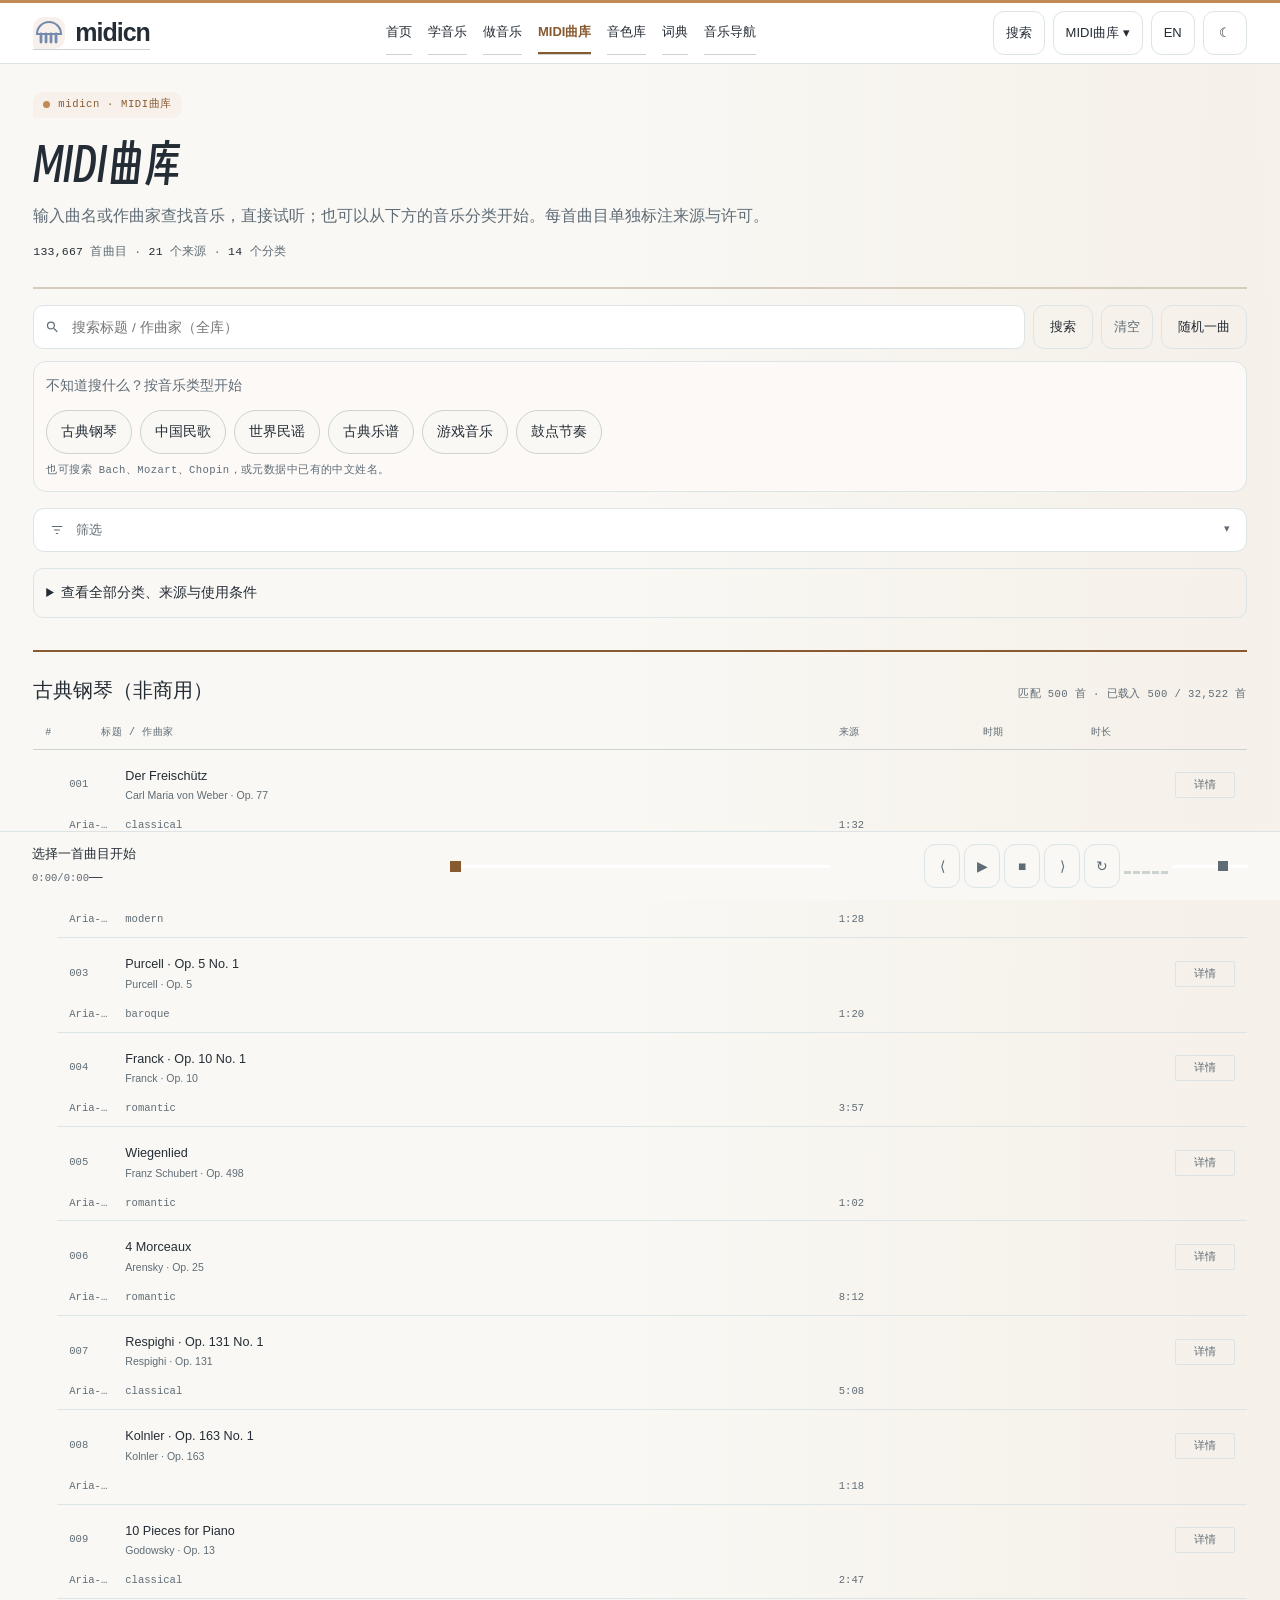
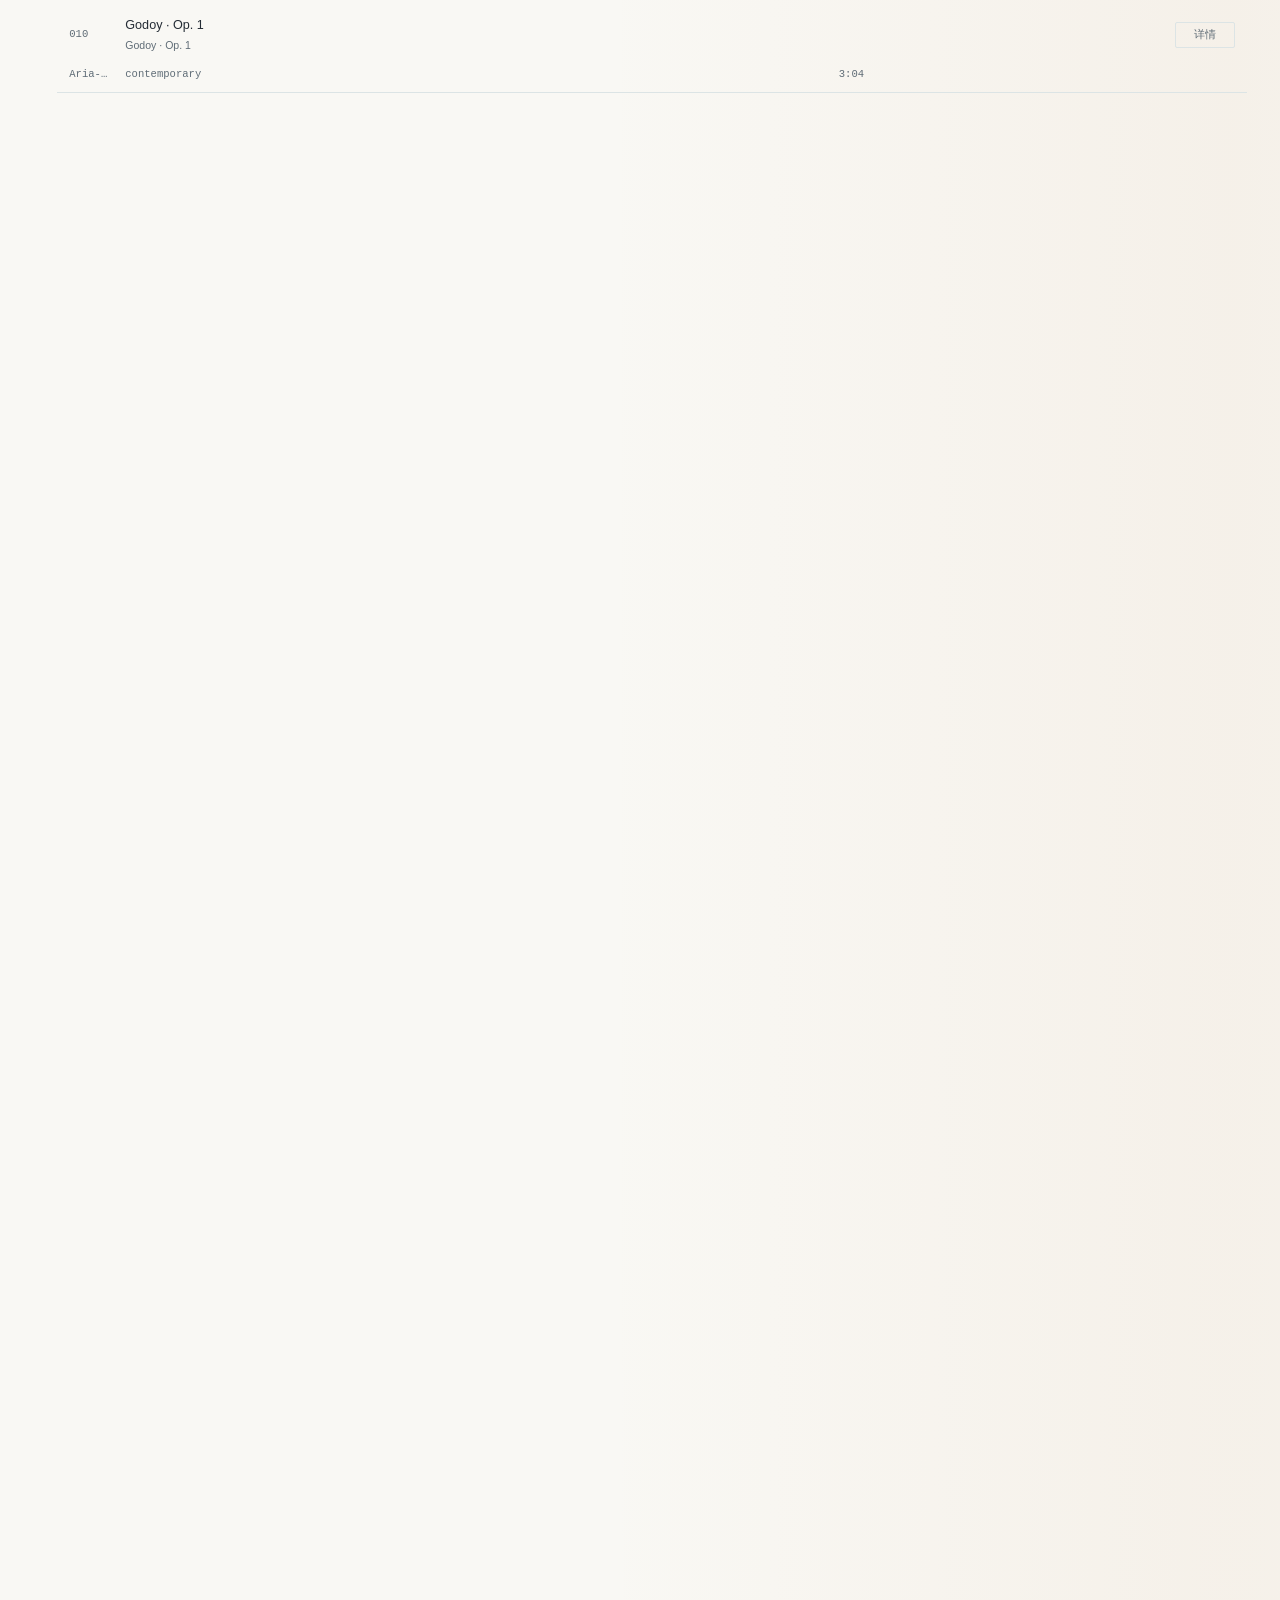
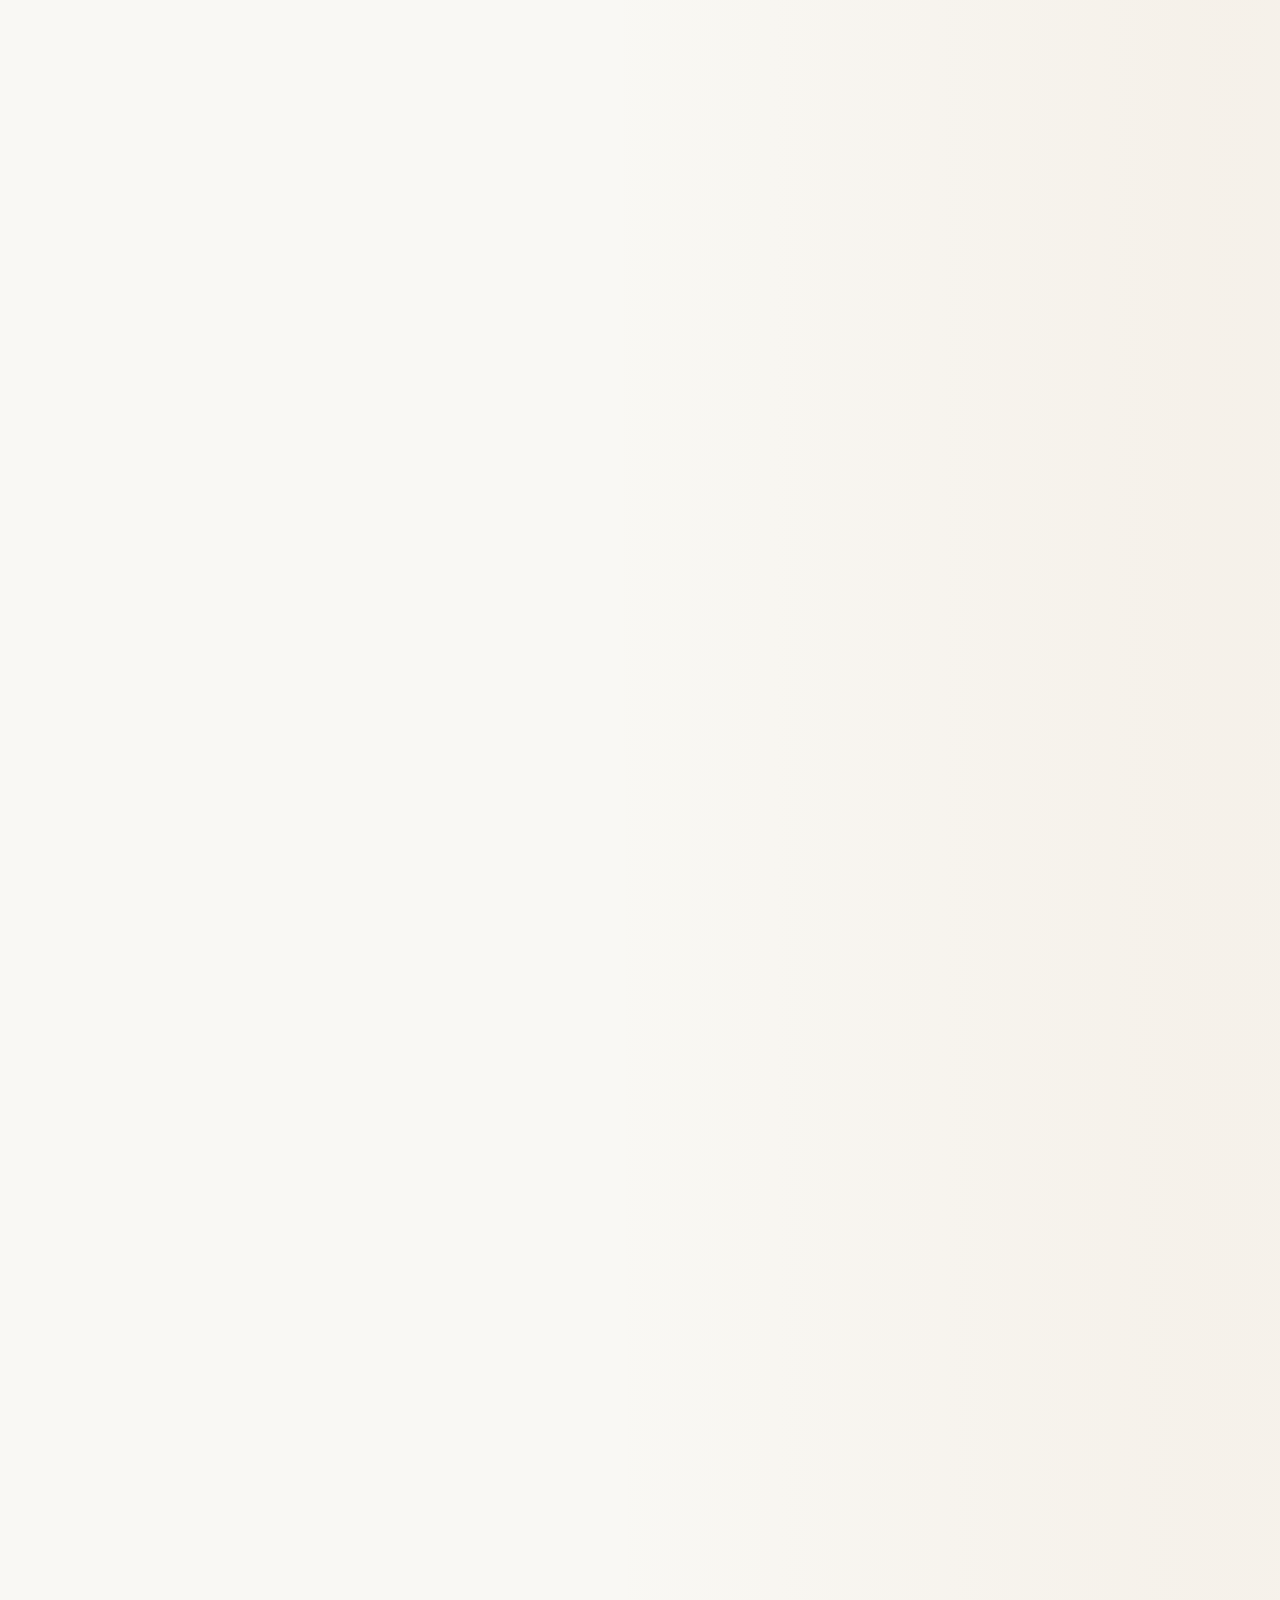
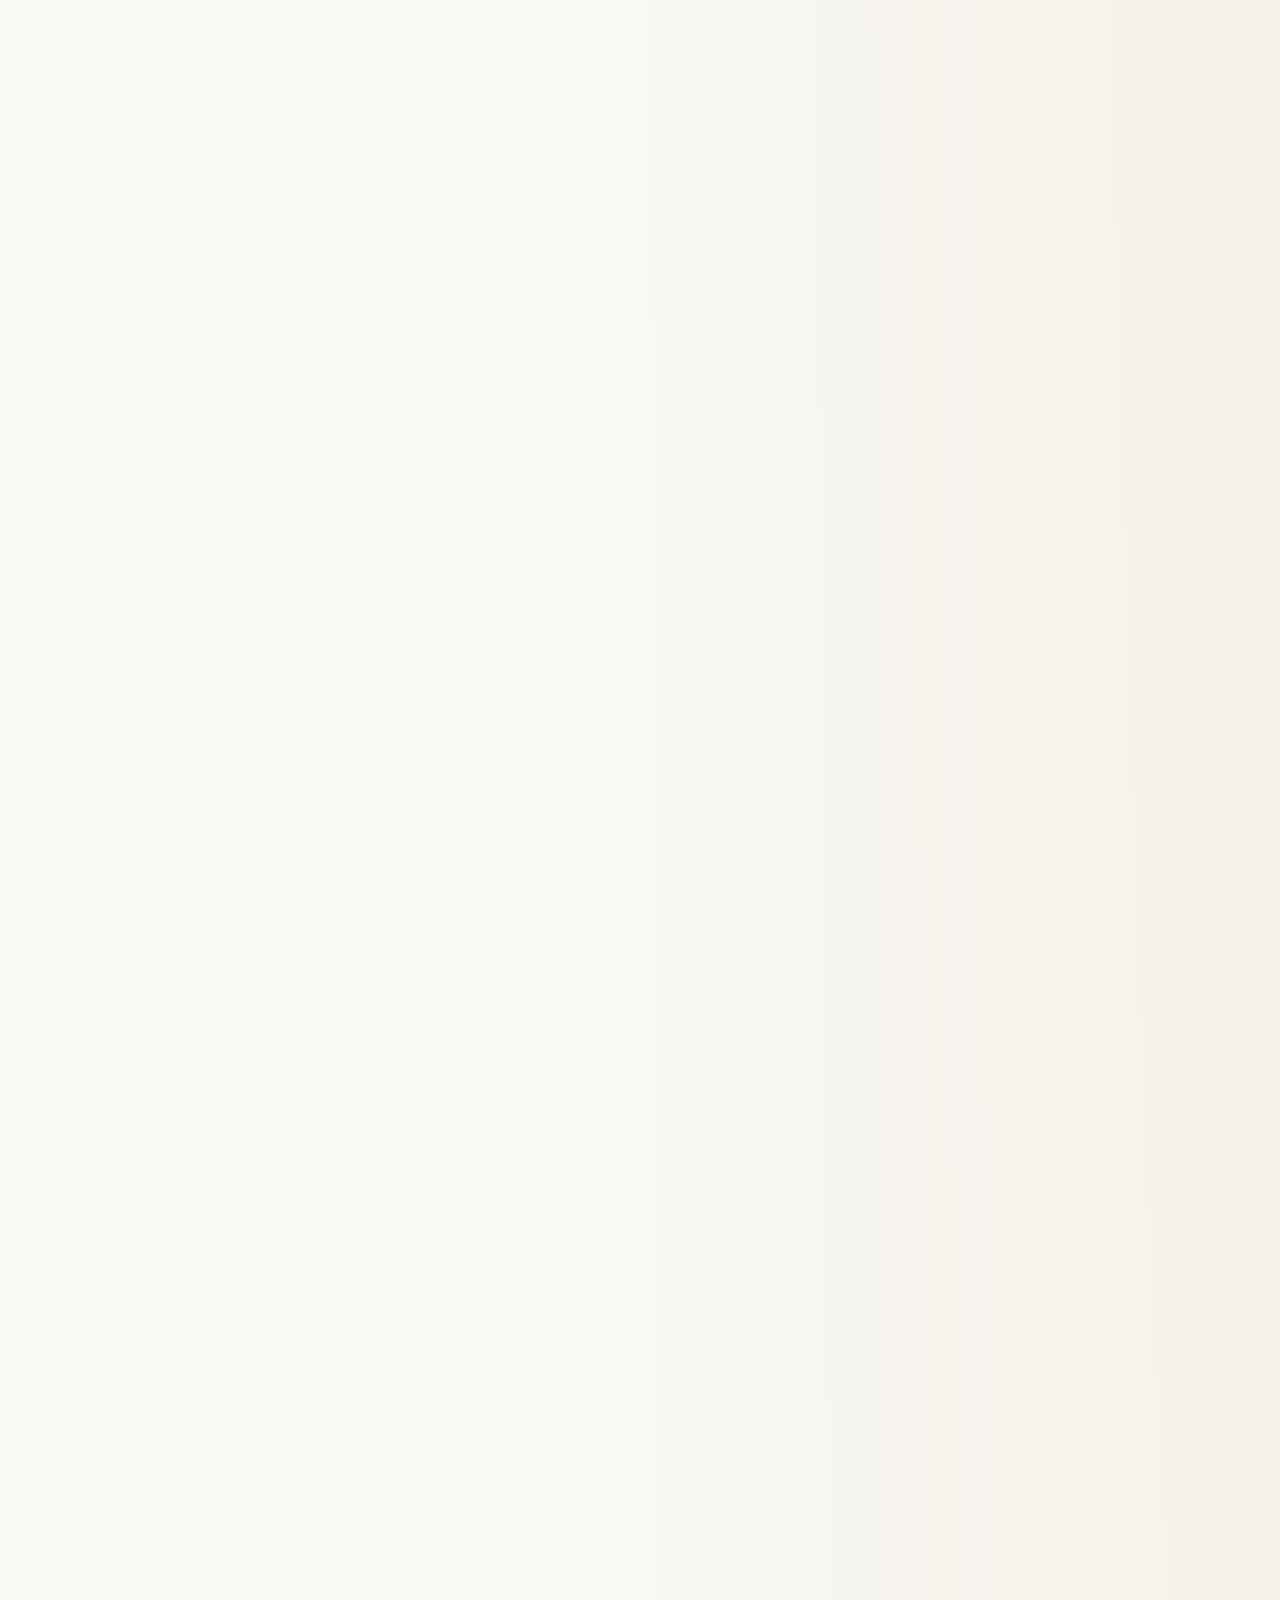
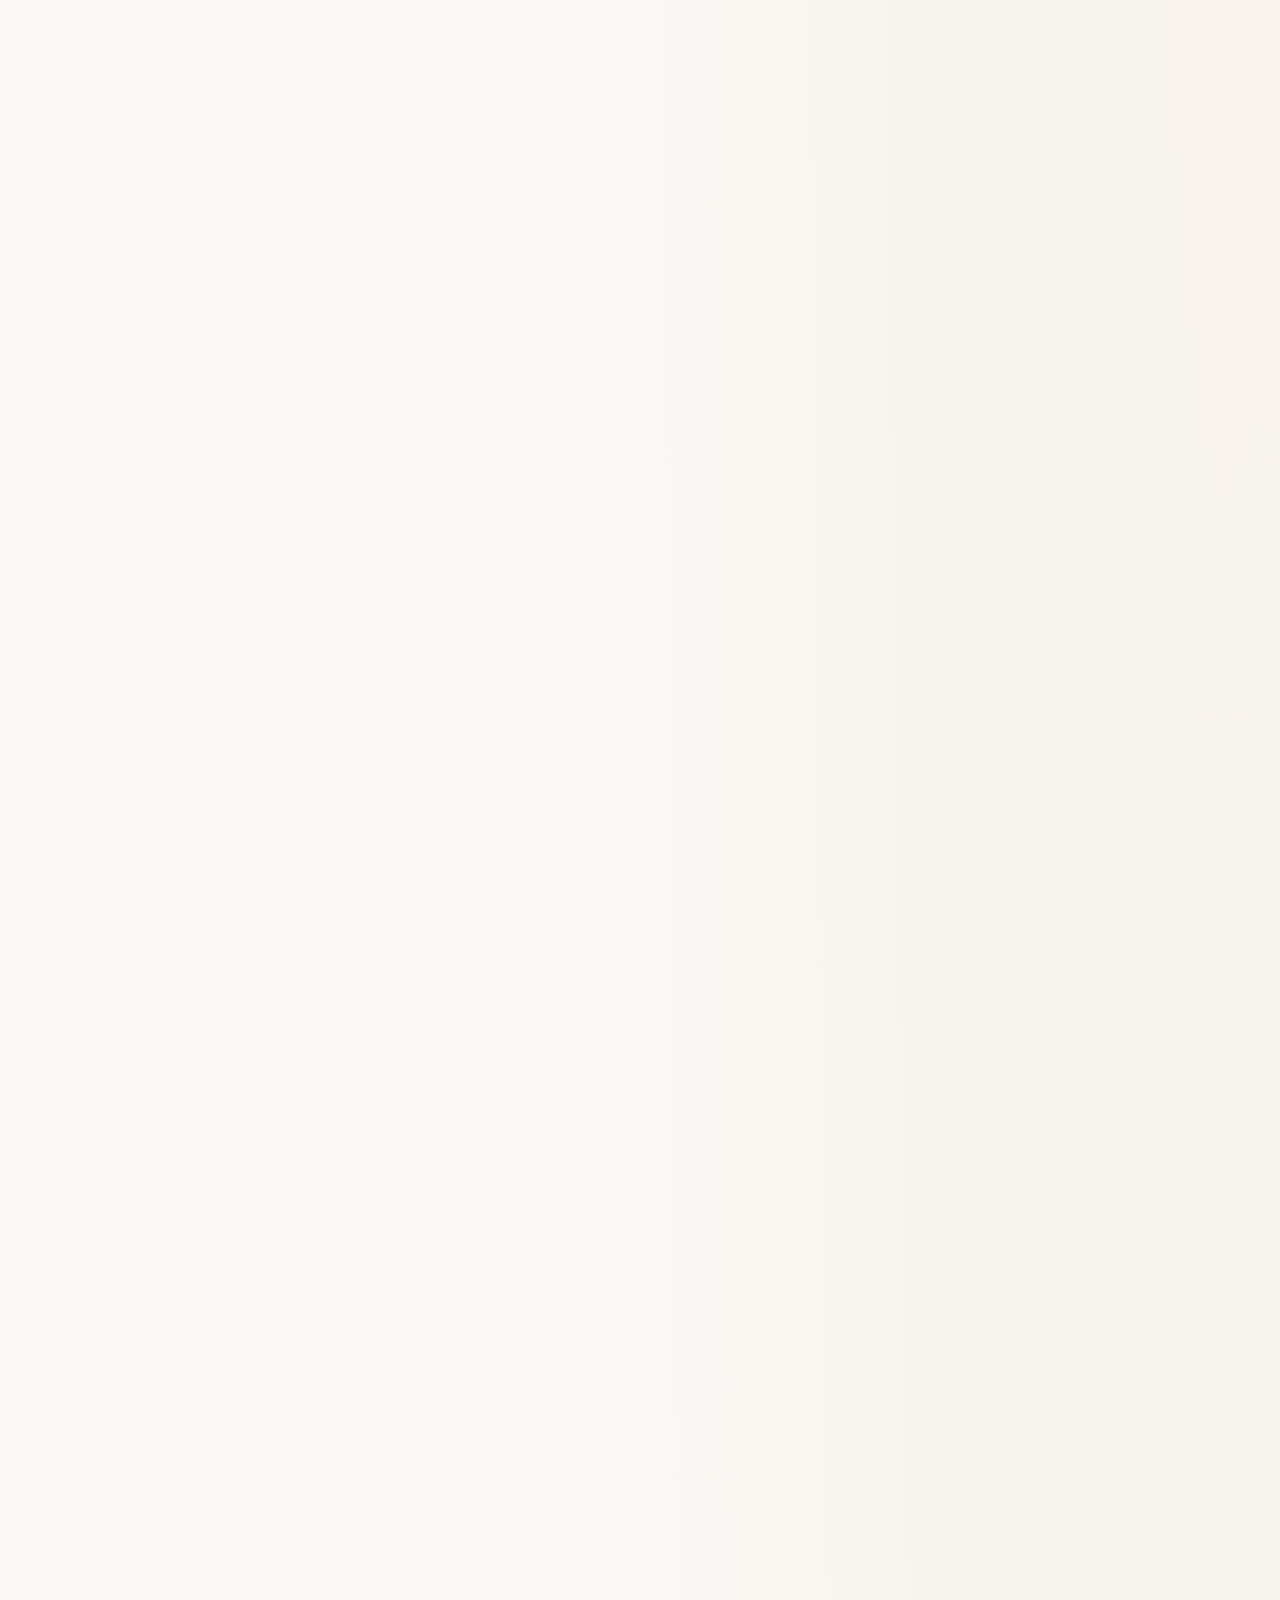
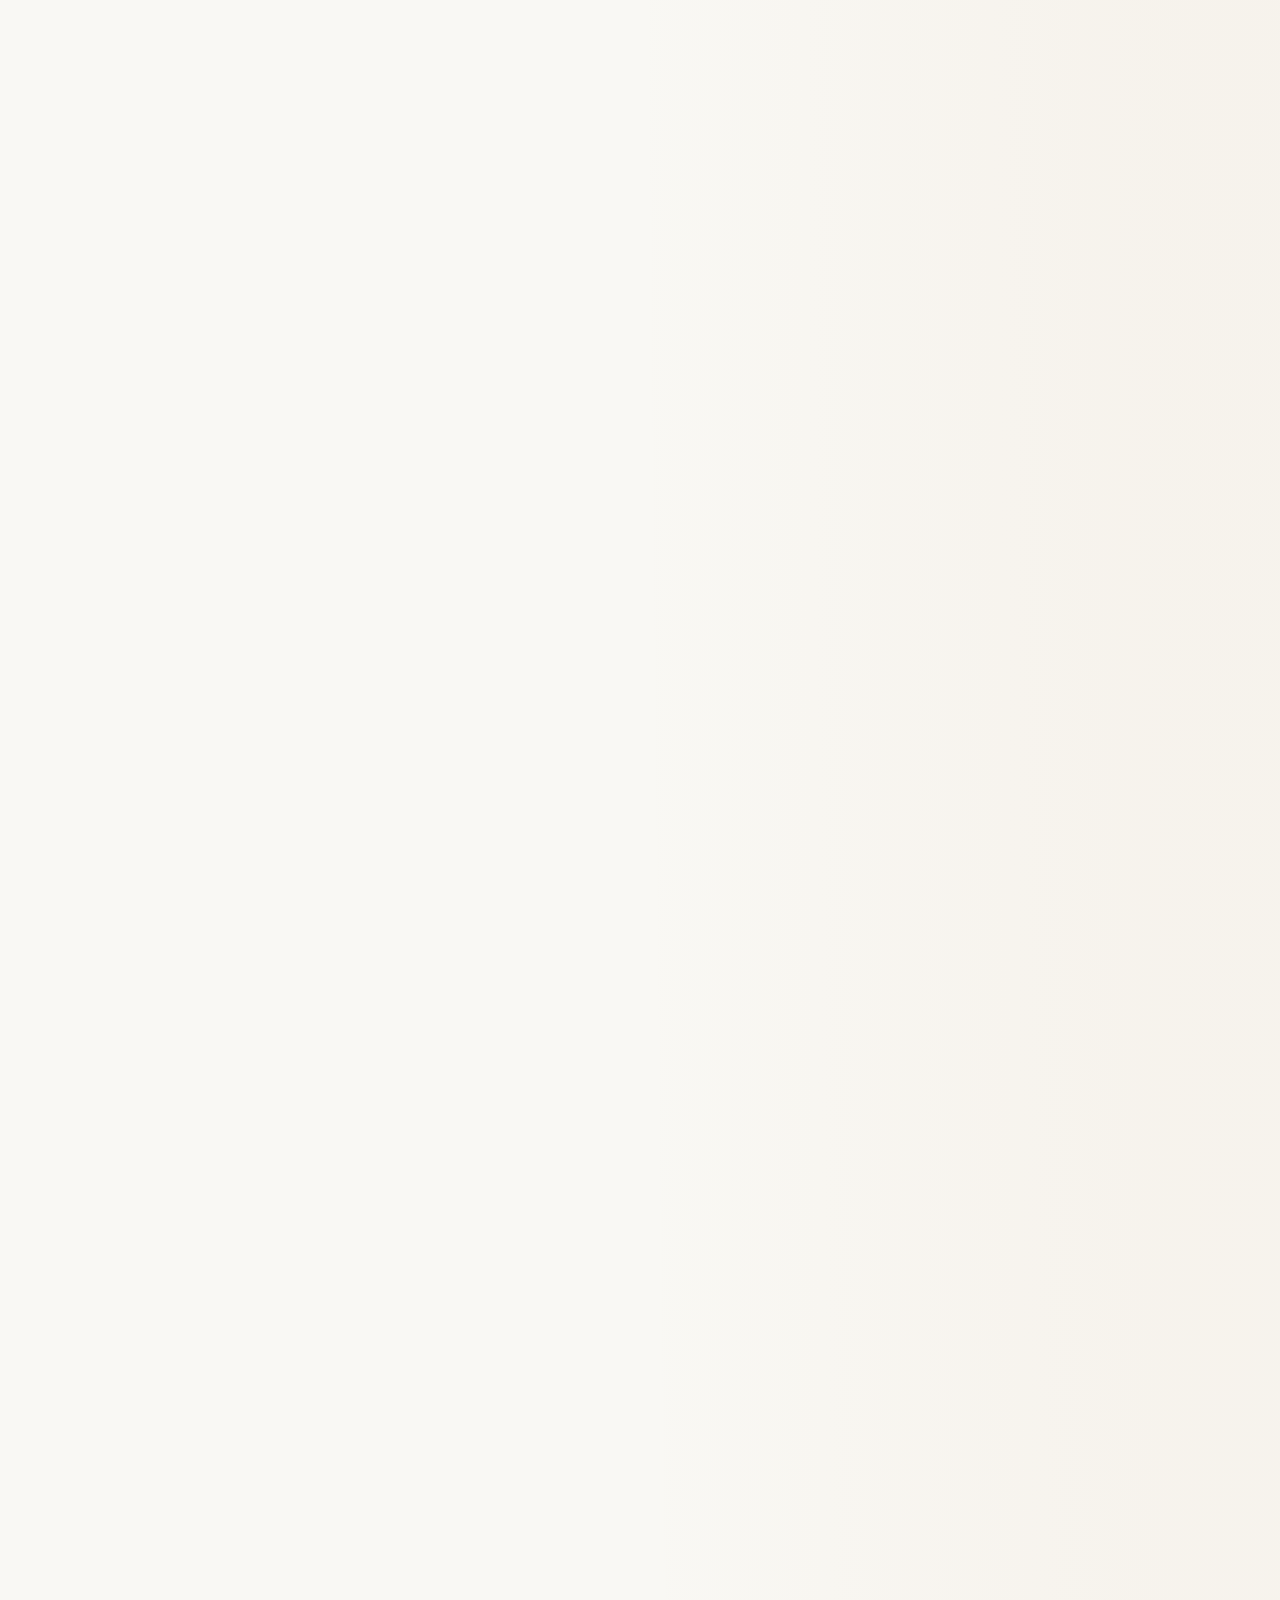
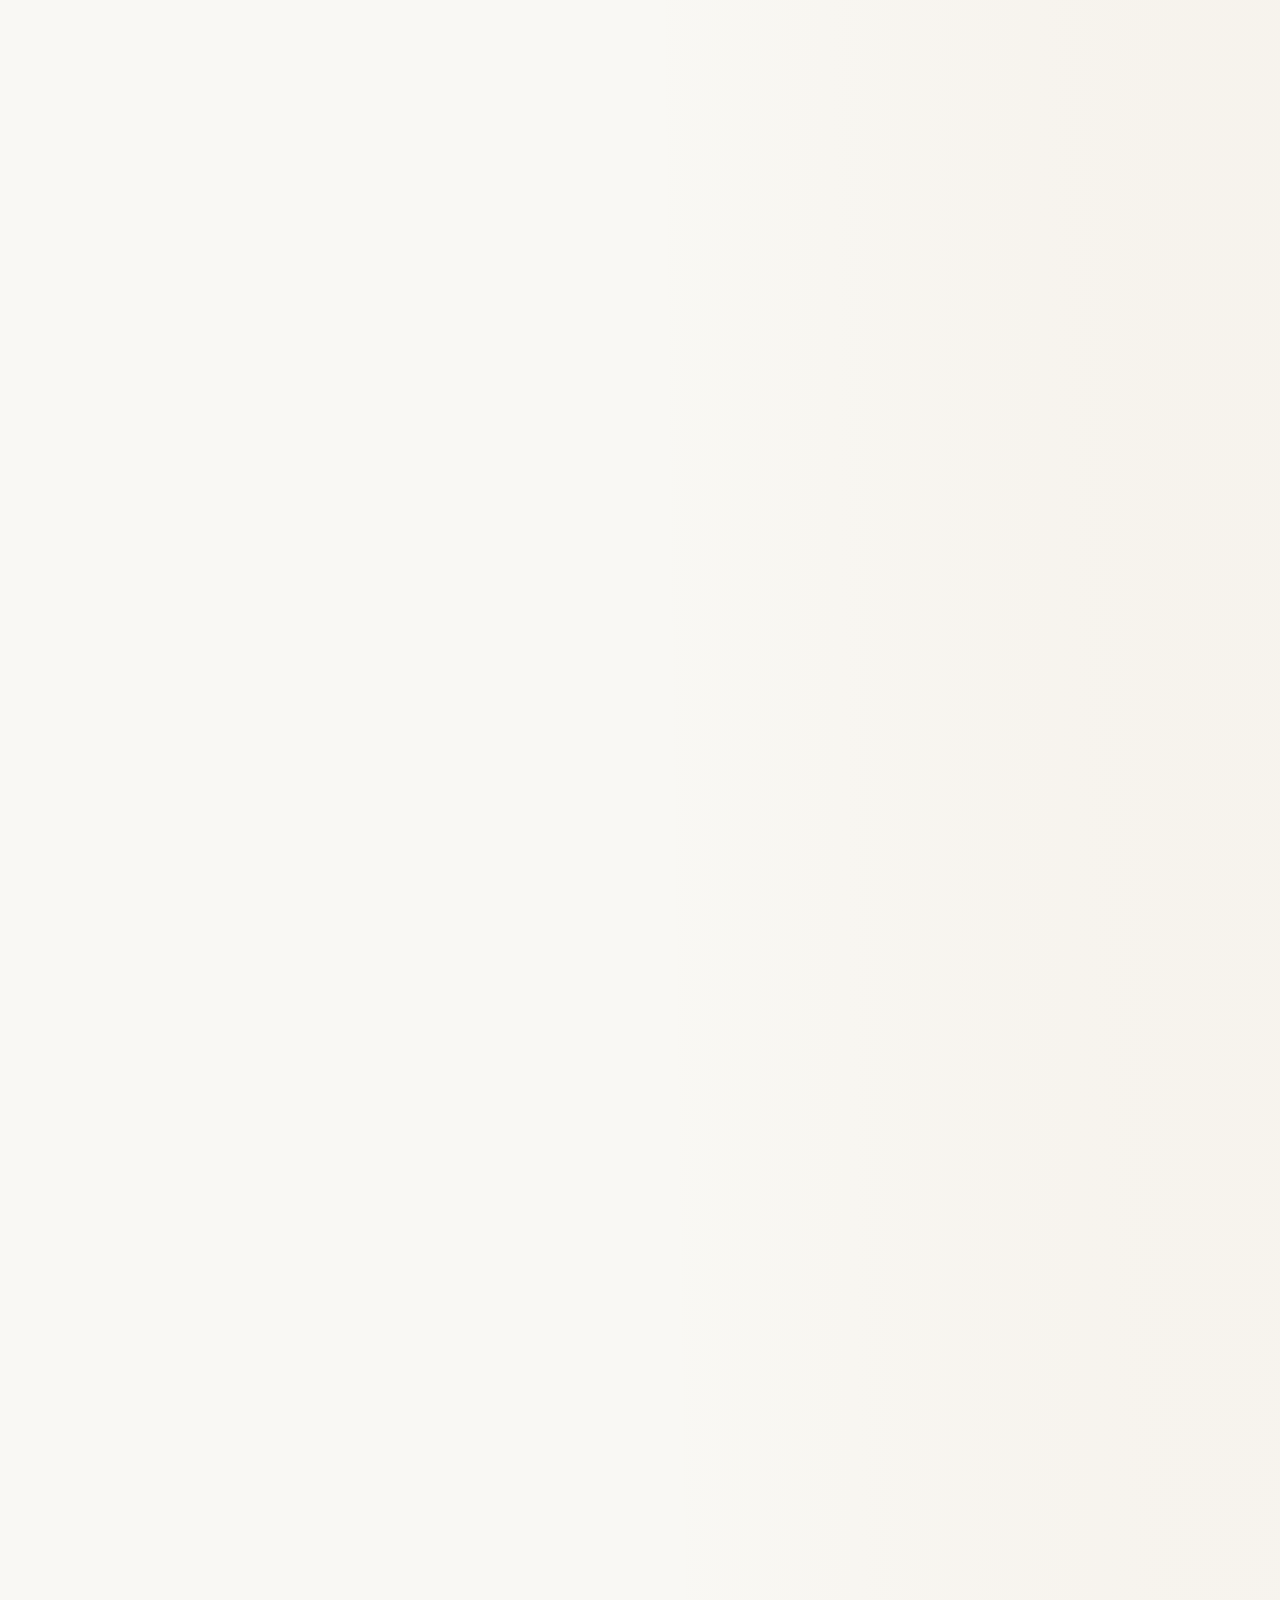
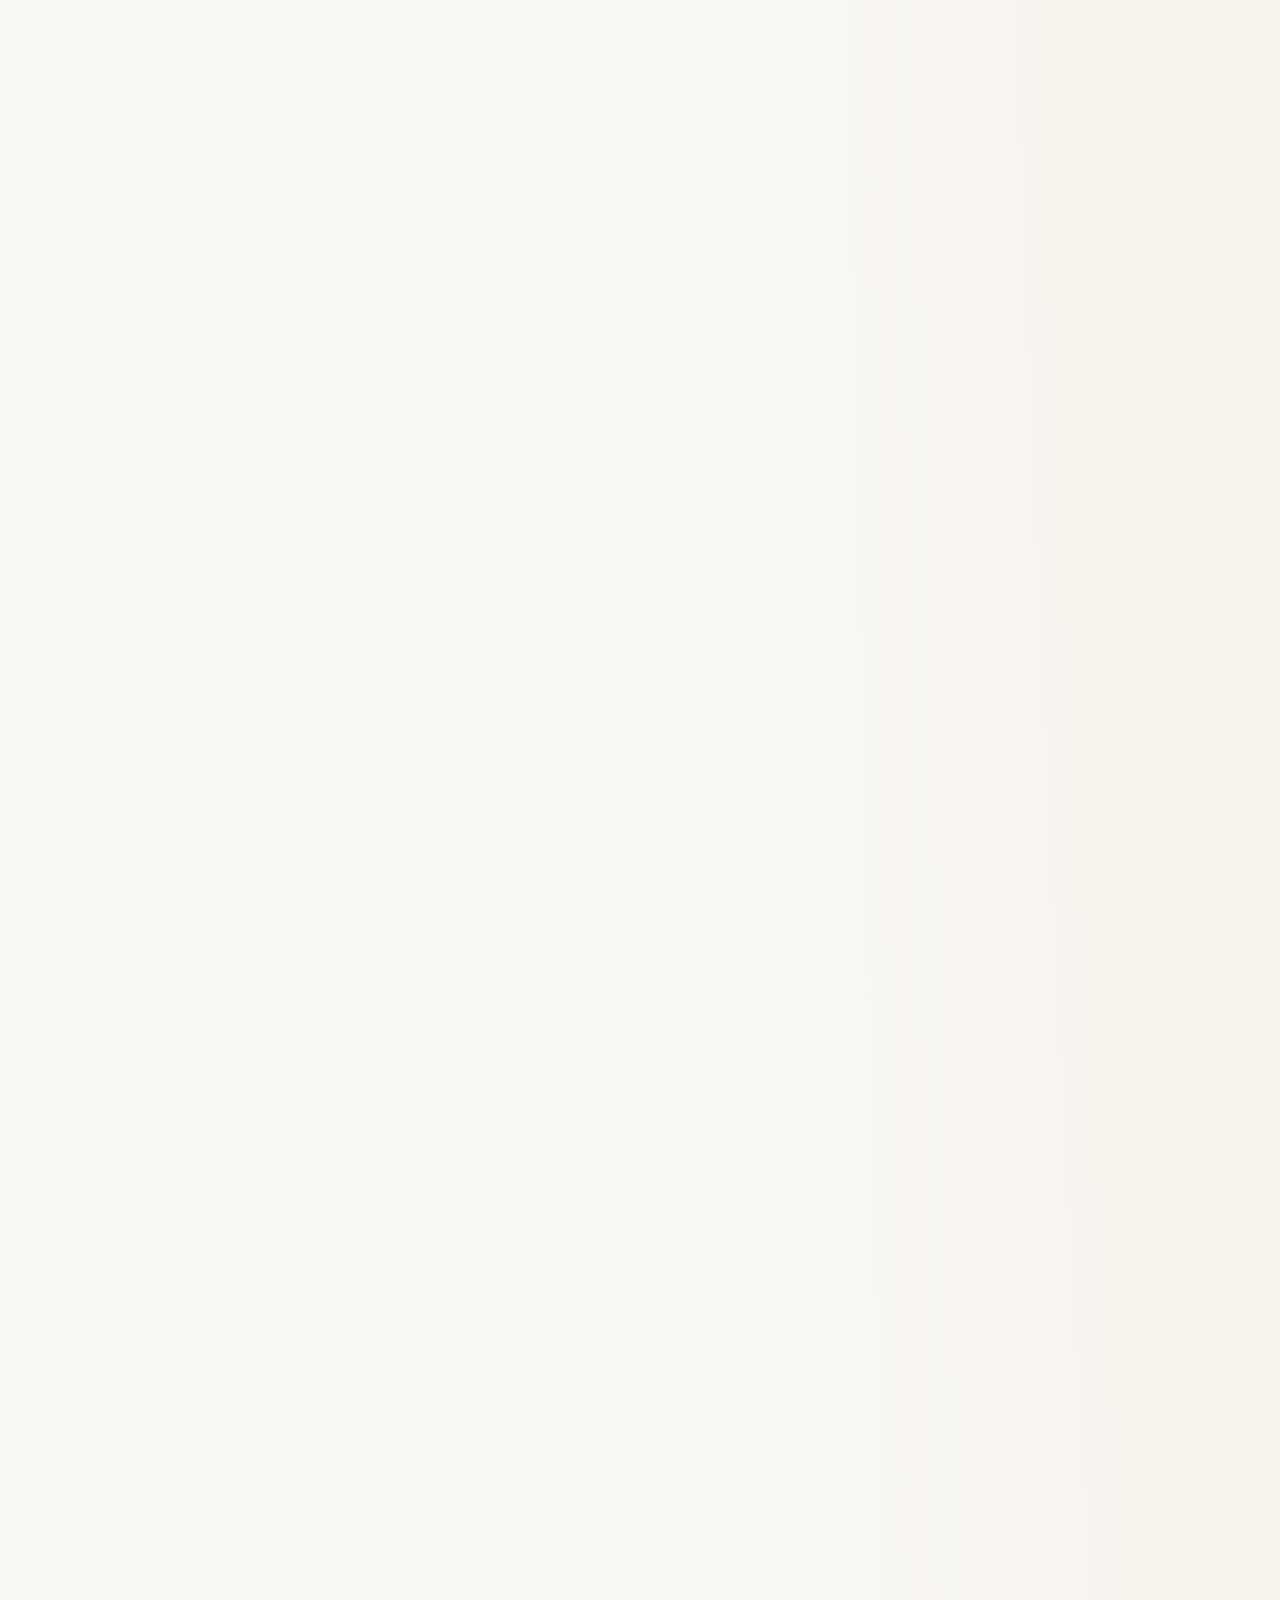
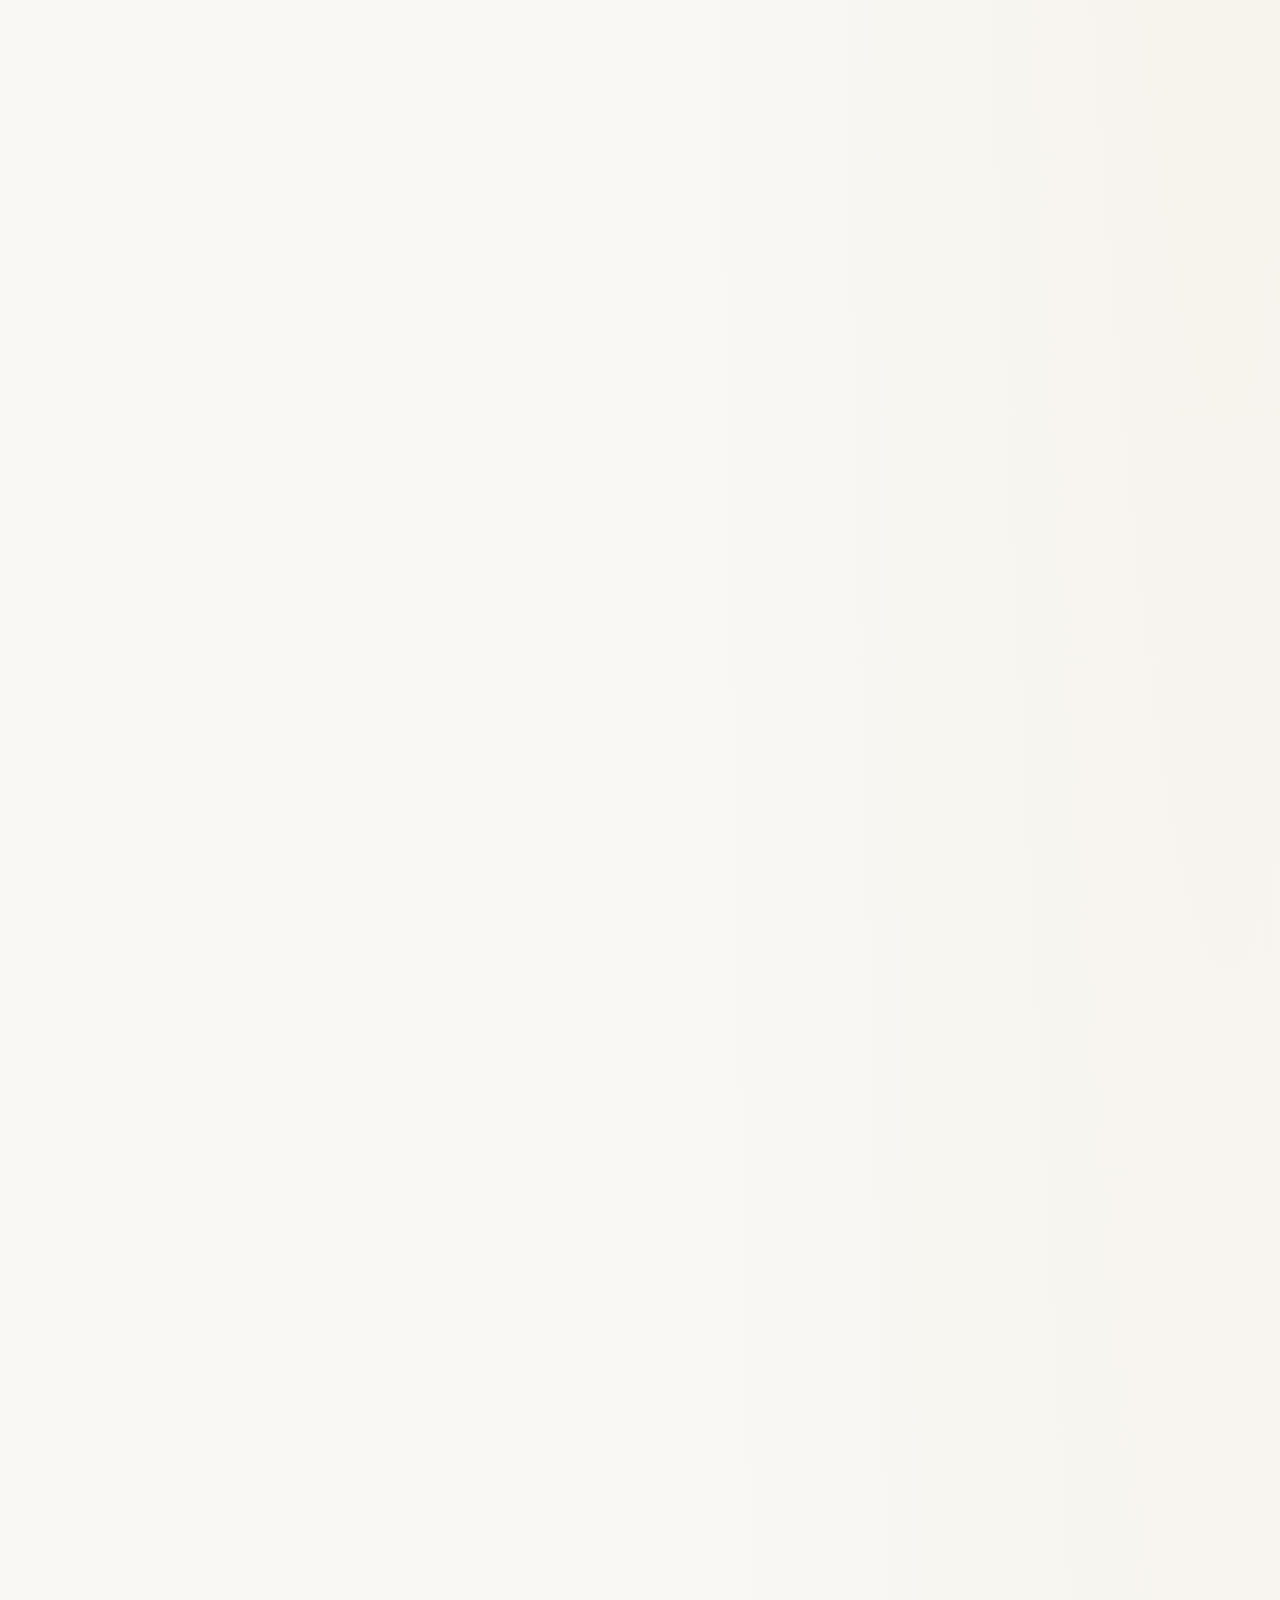
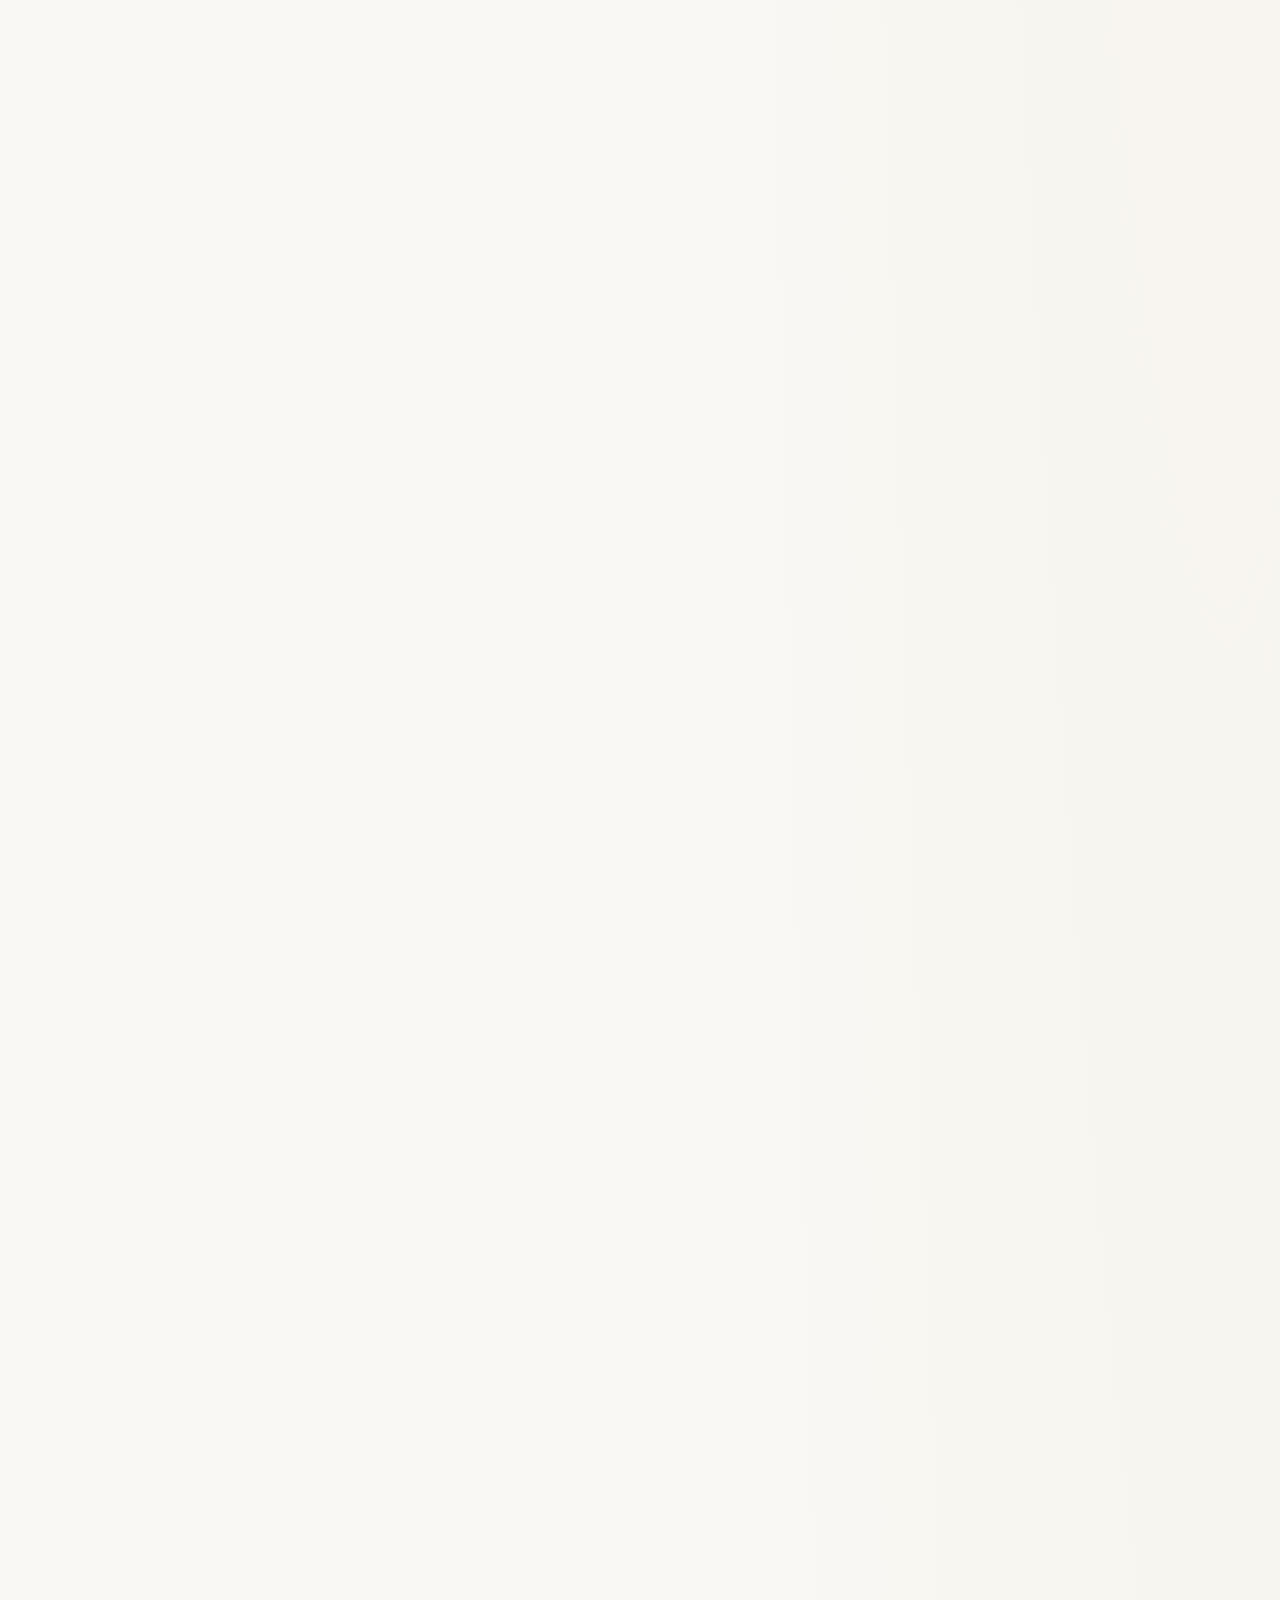
==== commit 9f2491e1: "midicn 1.8.0: shared compact UI, canonical domains and corrected rights descriptions" ====
--- a/index.html
+++ b/index.html
@@ -1,23 +1,23 @@
 <!doctype html>
 <html lang="zh-Hans" data-site="lib" data-lang="zh" data-design="v6" data-ui="clean" data-page="catalog" style="--site-accent:#c28a55;--site-text:#885a2f">
 <head><meta charset="utf-8"><meta name="viewport" content="width=device-width,initial-scale=1,viewport-fit=cover">
-<title>MIDI曲库 · 搜索与试听｜MIDI音乐</title><meta name="description" content="按曲名、作曲家、乐器与风格查找MIDI，直接试听，并查看逐曲来源与许可。"><meta name="robots" content="index,follow,max-image-preview:large">
+<title>MIDI曲库 · 搜索与试听｜midicn</title><meta name="description" content="按曲名、作曲家、乐器与风格查找MIDI，直接试听，并查看逐曲来源与许可。"><meta name="robots" content="index,follow,max-image-preview:large">
 <link rel="canonical" href="https://lib.midicn.com/">
-<meta property="og:title" content="MIDI曲库 · 搜索与试听｜MIDI音乐"><meta property="og:description" content="按曲名、作曲家、乐器与风格查找MIDI，直接试听，并查看逐曲来源与许可。"><meta property="og:type" content="website"><meta property="og:url" content="https://lib.midicn.com/"><meta property="og:site_name" content="MIDI音乐 · MIDI曲库"><meta property="og:locale" content="zh_CN"><meta property="og:image" content="https://lib.midicn.com/assets/social/share.5e553208e4f6.png"><meta name="twitter:card" content="summary_large_image">
-<meta property="og:image:width" content="1200"><meta property="og:image:height" content="630"><meta property="og:image:alt" content="MIDI音乐 · MIDI曲库"><meta name="twitter:title" content="MIDI曲库 · 搜索与试听｜MIDI音乐"><meta name="twitter:description" content="按曲名、作曲家、乐器与风格查找MIDI，直接试听，并查看逐曲来源与许可。"><meta name="twitter:image" content="https://lib.midicn.com/assets/social/share.5e553208e4f6.png">
-<link rel="alternate" type="text/plain" title="MIDI Music discovery index" href="https://lib.midicn.com/llms.txt">
+<meta property="og:title" content="MIDI曲库 · 搜索与试听｜midicn"><meta property="og:description" content="按曲名、作曲家、乐器与风格查找MIDI，直接试听，并查看逐曲来源与许可。"><meta property="og:type" content="website"><meta property="og:url" content="https://lib.midicn.com/"><meta property="og:site_name" content="midicn · MIDI曲库"><meta property="og:locale" content="zh_CN"><meta property="og:image" content="https://lib.midicn.com/assets/social/share.64cc652c1042.png"><meta name="twitter:card" content="summary_large_image">
+<meta property="og:image:width" content="1200"><meta property="og:image:height" content="630"><meta property="og:image:alt" content="midicn · MIDI曲库"><meta name="twitter:title" content="MIDI曲库 · 搜索与试听｜midicn"><meta name="twitter:description" content="按曲名、作曲家、乐器与风格查找MIDI，直接试听，并查看逐曲来源与许可。"><meta name="twitter:image" content="https://lib.midicn.com/assets/social/share.64cc652c1042.png">
+<link rel="alternate" type="text/plain" title="midicn discovery index" href="https://lib.midicn.com/llms.txt">
 <meta name="theme-color" content="#c28a55"><link rel="manifest" href="manifest.json"><link rel="apple-touch-icon" href="assets/core/icons/icon-192.png"><link rel="icon" href="[data-uri]">
-<script>(()=>{try{const a=document.cookie.split(';').map(x=>x.trim()).filter(x=>x.startsWith('midicn-theme=')).pop();const v=a?a.split('=')[1]:localStorage.getItem('midicn-theme');if(v==='light'||v==='dark')document.documentElement.dataset.theme=v}catch{}})();</script><link rel="preload" as="font" type="font/woff2" href="assets/fonts/p.fa805ea1fb.c0c4300dafda.woff2" crossorigin><style>@font-face{font-family:"Smiley Sans";src:url("assets/fonts/p.fa805ea1fb.c0c4300dafda.woff2") format("woff2");font-display:swap}</style><link rel="stylesheet" href="assets/ui/base.97be6fc5d034.css"><link rel="stylesheet" href="assets/ui/lib-index.3be0e0da2594.css"><script type="application/ld+json">{"@context":"https://schema.org","@graph":[{"@type":"Organization","@id":"https://home.midicn.com/#organization","name":"MIDI音乐","alternateName":["midicn","MIDI Music","中国MIDI音乐"],"url":"https://home.midicn.com/","logo":{"@type":"ImageObject","url":"https://home.midicn.com/assets/core/icons/icon-512.png"}},{"@type":"WebSite","@id":"https://lib.midicn.com/#website","url":"https://lib.midicn.com/","name":"MIDI曲库 · MIDI音乐","alternateName":["Library","midicn · MIDI曲库"],"publisher":{"@id":"https://home.midicn.com/#organization"},"inLanguage":"zh-Hans"},{"@type":"CollectionPage","@id":"https://lib.midicn.com/#webpage","url":"https://lib.midicn.com/","name":"MIDI曲库 · 搜索与试听｜MIDI音乐","description":"按曲名、作曲家、乐器与风格查找MIDI，直接试听，并查看逐曲来源与许可。","inLanguage":"zh-Hans","isPartOf":{"@id":"https://lib.midicn.com/#website"},"publisher":{"@id":"https://home.midicn.com/#organization"}}]}</script></head>
+<script>(()=>{try{const a=document.cookie.split(';').map(x=>x.trim()).filter(x=>x.startsWith('midicn-theme=')).pop();const v=a?a.split('=')[1]:localStorage.getItem('midicn-theme');if(v==='light'||v==='dark')document.documentElement.dataset.theme=v}catch{}})();</script><link rel="preload" as="font" type="font/woff2" href="assets/fonts/p.fa805ea1fb.c0c4300dafda.woff2" crossorigin><style>@font-face{font-family:"Smiley Sans";src:url("assets/fonts/p.fa805ea1fb.c0c4300dafda.woff2") format("woff2");font-display:swap}</style><link rel="stylesheet" href="assets/ui/base.835d48a8c921.css"><link rel="stylesheet" href="assets/ui/lib-index.78c0fac3d570.css"><script type="application/ld+json">{"@context":"https://schema.org","@graph":[{"@type":"Organization","@id":"https://midicn.com/#organization","name":"midicn","alternateName":["MIDI音乐","MIDI Music","中国MIDI音乐"],"url":"https://midicn.com/","logo":{"@type":"ImageObject","url":"https://midicn.com/assets/core/icons/icon-512.png"}},{"@type":"WebSite","@id":"https://lib.midicn.com/#website","url":"https://lib.midicn.com/","name":"MIDI曲库 · midicn","alternateName":["Library","midicn · MIDI曲库"],"publisher":{"@id":"https://midicn.com/#organization"},"inLanguage":"zh-Hans"},{"@type":"CollectionPage","@id":"https://lib.midicn.com/#webpage","url":"https://lib.midicn.com/","name":"MIDI曲库 · 搜索与试听｜midicn","description":"按曲名、作曲家、乐器与风格查找MIDI，直接试听，并查看逐曲来源与许可。","inLanguage":"zh-Hans","isPartOf":{"@id":"https://lib.midicn.com/#website"},"publisher":{"@id":"https://midicn.com/#organization"}}]}</script></head>
 <body><a class="skip-link" href="#main" data-zh="跳至正文" data-en="Skip to content">跳至正文</a>
 <header class="site-header">
-<a class="site-brand" href="https://home.midicn.com/" data-zh-href="https://home.midicn.com/" data-en-href="https://home.midicn.com/en/" data-zh-label="MIDI音乐" data-en-label="MIDI Music" aria-label="MIDI音乐"><span class="jf-stack"><svg viewBox="0 0 32 32" width="32" height="32" class="jf jf-idle" aria-hidden="true"><path d="M4 17A12 12 0 0 1 28 17Z" fill="none" stroke="var(--accent)" stroke-width="2.1"/><path d="M8 17V25.0" stroke="var(--accent)" stroke-width="2.8" stroke-linecap="round" fill="none"/><path d="M13 17V25.0" stroke="var(--accent)" stroke-width="2.8" stroke-linecap="round" fill="none"/><path d="M18 17V25.0" stroke="var(--accent)" stroke-width="2.8" stroke-linecap="round" fill="none"/><path d="M23 17V25.0" stroke="var(--accent)" stroke-width="2.8" stroke-linecap="round" fill="none"/></svg></span><b data-zh="MIDI音乐" data-en="MIDI Music">MIDI音乐</b></a>
-<nav class="site-task-nav" data-zh-label="全站导航" data-en-label="Main navigation" aria-label="全站导航"><a href="https://home.midicn.com/" data-zh="首页" data-en="Home" data-zh-href="https://home.midicn.com/" data-en-href="https://home.midicn.com/en/">首页</a><a href="https://home.midicn.com/learn/" data-zh-href="https://home.midicn.com/learn/" data-en-href="https://home.midicn.com/en/learn/" data-zh="学音乐" data-en="Learn">学音乐</a><a href="https://home.midicn.com/make/" data-zh-href="https://home.midicn.com/make/" data-en-href="https://home.midicn.com/en/make/" data-zh="做音乐" data-en="Create">做音乐</a><a href="https://lib.midicn.com/" data-zh="MIDI曲库" data-en="MIDI" data-zh-href="https://lib.midicn.com/" data-en-href="https://lib.midicn.com/" aria-current="page">MIDI曲库</a><a href="https://sf.midicn.com/" data-zh="音色库" data-en="SoundFonts" data-zh-href="https://sf.midicn.com/" data-en-href="https://sf.midicn.com/">音色库</a><a href="https://gloss.midicn.com/" data-zh="词典" data-en="Glossary" data-zh-href="https://gloss.midicn.com/" data-en-href="https://gloss.midicn.com/en/">词典</a><a data-directory-group="directory" href="https://nav.midicn.com/" data-zh="音乐导航" data-en="Directory" data-zh-href="https://nav.midicn.com/" data-en-href="https://nav.midicn.com/">音乐导航</a></nav>
-<div class="site-actions"><a class="site-search" href="https://home.midicn.com/search/" data-zh-href="https://home.midicn.com/search/" data-en-href="https://home.midicn.com/en/search/" data-zh="搜索" data-en="Search">搜索</a>
-<div class="site-switcher"><button id="navmenu-btn" type="button" aria-expanded="false" aria-controls="navmenu-panel" data-zh="MIDI曲库 ▾" data-en="MIDI Library ▾" data-zh-label="切换分站" data-en-label="Choose a site" aria-label="切换分站">MIDI曲库 ▾</button><nav id="navmenu-panel" class="site-menu" hidden aria-label="全部分站"><a href="https://home.midicn.com/" data-zh="首页" data-en="Home" data-zh-href="https://home.midicn.com/" data-en-href="https://home.midicn.com/en/"><span class="site-dot" style="--dot:#d9795c" aria-hidden="true"></span><span data-label>首页</span></a><a href="https://nav.midicn.com/" data-zh="音乐导航" data-en="Directory" data-zh-href="https://nav.midicn.com/" data-en-href="https://nav.midicn.com/"><span class="site-dot" style="--dot:#5caaa0" aria-hidden="true"></span><span data-label>音乐导航</span></a><a href="https://ai.midicn.com/" data-zh="AI做音乐" data-en="AI Music" data-zh-href="https://ai.midicn.com/" data-en-href="https://ai.midicn.com/en/"><span class="site-dot" style="--dot:#cb7993" aria-hidden="true"></span><span data-label>AI做音乐</span></a><a href="https://prod.midicn.com/" data-zh="音频" data-en="Audio" data-zh-href="https://prod.midicn.com/" data-en-href="https://prod.midicn.com/en/"><span class="site-dot" style="--dot:#61a9b2" aria-hidden="true"></span><span data-label>音频</span></a><a href="https://hist.midicn.com/" data-zh="音乐史" data-en="Music History" data-zh-href="https://hist.midicn.com/" data-en-href="https://hist.midicn.com/en/"><span class="site-dot" style="--dot:#c49a51" aria-hidden="true"></span><span data-label>音乐史</span></a><a href="https://theo.midicn.com/" data-zh="乐理" data-en="Theory" data-zh-href="https://theo.midicn.com/" data-en-href="https://theo.midicn.com/en/"><span class="site-dot" style="--dot:#9381c6" aria-hidden="true"></span><span data-label>乐理</span></a><a href="https://inst.midicn.com/" data-zh="乐器" data-en="Instruments" data-zh-href="https://inst.midicn.com/" data-en-href="https://inst.midicn.com/en/"><span class="site-dot" style="--dot:#7b9d68" aria-hidden="true"></span><span data-label>乐器</span></a><a href="https://gloss.midicn.com/" data-zh="词典" data-en="Dictionary" data-zh-href="https://gloss.midicn.com/" data-en-href="https://gloss.midicn.com/en/"><span class="site-dot" style="--dot:#a484ae" aria-hidden="true"></span><span data-label>词典</span></a><a href="https://lib.midicn.com/" data-zh="MIDI曲库" data-en="MIDI Library" data-zh-href="https://lib.midicn.com/" data-en-href="https://lib.midicn.com/" aria-current="page"><span class="site-dot" style="--dot:#c28a55" aria-hidden="true"></span><span data-label>MIDI曲库</span></a><a href="https://mid.midicn.com/" data-zh="MIDI下载" data-en="MIDI Downloads" data-zh-href="https://mid.midicn.com/" data-en-href="https://mid.midicn.com/"><span class="site-dot" style="--dot:#5ca69c" aria-hidden="true"></span><span data-label>MIDI下载</span></a><a href="https://zip.midicn.com/" data-zh="打包下载" data-en="Packs" data-zh-href="https://zip.midicn.com/" data-en-href="https://zip.midicn.com/"><span class="site-dot" style="--dot:#6995bd" aria-hidden="true"></span><span data-label>打包下载</span></a><a href="https://sf.midicn.com/" data-zh="音色库" data-en="SoundFonts" data-zh-href="https://sf.midicn.com/" data-en-href="https://sf.midicn.com/"><span class="site-dot" style="--dot:#818aca" aria-hidden="true"></span><span data-label>音色库</span></a></nav></div>
+<a class="site-brand" href="https://midicn.com/" data-zh-href="https://midicn.com/" data-en-href="https://midicn.com/en/" data-zh-label="midicn" data-en-label="midicn" aria-label="midicn"><span class="jf-stack"><svg viewBox="0 0 32 32" width="32" height="32" class="jf jf-idle" aria-hidden="true"><path d="M4 17A12 12 0 0 1 28 17Z" fill="none" stroke="var(--accent)" stroke-width="2.1"/><path d="M8 17V25.0" stroke="var(--accent)" stroke-width="2.8" stroke-linecap="round" fill="none"/><path d="M13 17V25.0" stroke="var(--accent)" stroke-width="2.8" stroke-linecap="round" fill="none"/><path d="M18 17V25.0" stroke="var(--accent)" stroke-width="2.8" stroke-linecap="round" fill="none"/><path d="M23 17V25.0" stroke="var(--accent)" stroke-width="2.8" stroke-linecap="round" fill="none"/></svg></span><b data-zh="midicn" data-en="midicn">midicn</b></a>
+<nav class="site-task-nav" data-zh-label="全站导航" data-en-label="Main navigation" aria-label="全站导航"><a href="https://midicn.com/" data-zh="首页" data-en="Home" data-zh-href="https://midicn.com/" data-en-href="https://midicn.com/en/">首页</a><a href="https://midicn.com/learn/" data-zh-href="https://midicn.com/learn/" data-en-href="https://midicn.com/en/learn/" data-zh="学音乐" data-en="Learn">学音乐</a><a href="https://midicn.com/make/" data-zh-href="https://midicn.com/make/" data-en-href="https://midicn.com/en/make/" data-zh="做音乐" data-en="Create">做音乐</a><a href="https://lib.midicn.com/" data-zh="MIDI曲库" data-en="MIDI" data-zh-href="https://lib.midicn.com/" data-en-href="https://lib.midicn.com/" aria-current="page">MIDI曲库</a><a href="https://sf.midicn.com/" data-zh="音色库" data-en="SoundFonts" data-zh-href="https://sf.midicn.com/" data-en-href="https://sf.midicn.com/">音色库</a><a href="https://gloss.midicn.com/" data-zh="词典" data-en="Glossary" data-zh-href="https://gloss.midicn.com/" data-en-href="https://gloss.midicn.com/en/">词典</a><a data-directory-group="directory" href="https://nav.midicn.com/" data-zh="音乐导航" data-en="Directory" data-zh-href="https://nav.midicn.com/" data-en-href="https://nav.midicn.com/">音乐导航</a></nav>
+<div class="site-actions"><a class="site-search" href="https://midicn.com/search/" data-zh-href="https://midicn.com/search/" data-en-href="https://midicn.com/en/search/" data-zh="搜索" data-en="Search">搜索</a>
+<div class="site-switcher"><button id="navmenu-btn" type="button" aria-expanded="false" aria-controls="navmenu-panel" data-zh="MIDI曲库 ▾" data-en="MIDI Library ▾" data-zh-label="切换分站" data-en-label="Choose a site" aria-label="切换分站">MIDI曲库 ▾</button><nav id="navmenu-panel" class="site-menu" hidden aria-label="全部分站"><a href="https://midicn.com/" data-zh="首页" data-en="Home" data-zh-href="https://midicn.com/" data-en-href="https://midicn.com/en/"><span class="site-dot" style="--dot:#d9795c" aria-hidden="true"></span><span data-label>首页</span></a><a href="https://nav.midicn.com/" data-zh="音乐导航" data-en="Directory" data-zh-href="https://nav.midicn.com/" data-en-href="https://nav.midicn.com/"><span class="site-dot" style="--dot:#5caaa0" aria-hidden="true"></span><span data-label>音乐导航</span></a><a href="https://ai.midicn.com/" data-zh="AI做音乐" data-en="AI Music" data-zh-href="https://ai.midicn.com/" data-en-href="https://ai.midicn.com/en/"><span class="site-dot" style="--dot:#cb7993" aria-hidden="true"></span><span data-label>AI做音乐</span></a><a href="https://prod.midicn.com/" data-zh="音频" data-en="Audio" data-zh-href="https://prod.midicn.com/" data-en-href="https://prod.midicn.com/en/"><span class="site-dot" style="--dot:#61a9b2" aria-hidden="true"></span><span data-label>音频</span></a><a href="https://hist.midicn.com/" data-zh="音乐史" data-en="Music History" data-zh-href="https://hist.midicn.com/" data-en-href="https://hist.midicn.com/en/"><span class="site-dot" style="--dot:#c49a51" aria-hidden="true"></span><span data-label>音乐史</span></a><a href="https://theo.midicn.com/" data-zh="乐理" data-en="Theory" data-zh-href="https://theo.midicn.com/" data-en-href="https://theo.midicn.com/en/"><span class="site-dot" style="--dot:#9381c6" aria-hidden="true"></span><span data-label>乐理</span></a><a href="https://inst.midicn.com/" data-zh="乐器" data-en="Instruments" data-zh-href="https://inst.midicn.com/" data-en-href="https://inst.midicn.com/en/"><span class="site-dot" style="--dot:#7b9d68" aria-hidden="true"></span><span data-label>乐器</span></a><a href="https://gloss.midicn.com/" data-zh="词典" data-en="Dictionary" data-zh-href="https://gloss.midicn.com/" data-en-href="https://gloss.midicn.com/en/"><span class="site-dot" style="--dot:#a484ae" aria-hidden="true"></span><span data-label>词典</span></a><a href="https://lib.midicn.com/" data-zh="MIDI曲库" data-en="MIDI Library" data-zh-href="https://lib.midicn.com/" data-en-href="https://lib.midicn.com/" aria-current="page"><span class="site-dot" style="--dot:#c28a55" aria-hidden="true"></span><span data-label>MIDI曲库</span></a><a href="https://midi.midicn.com/" data-zh="MIDI下载" data-en="MIDI Downloads" data-zh-href="https://midi.midicn.com/" data-en-href="https://midi.midicn.com/"><span class="site-dot" style="--dot:#5ca69c" aria-hidden="true"></span><span data-label>MIDI下载</span></a><a href="https://zip.midicn.com/" data-zh="打包下载" data-en="Packs" data-zh-href="https://zip.midicn.com/" data-en-href="https://zip.midicn.com/"><span class="site-dot" style="--dot:#6995bd" aria-hidden="true"></span><span data-label>打包下载</span></a><a href="https://sf.midicn.com/" data-zh="音色库" data-en="SoundFonts" data-zh-href="https://sf.midicn.com/" data-en-href="https://sf.midicn.com/"><span class="site-dot" style="--dot:#818aca" aria-hidden="true"></span><span data-label>音色库</span></a></nav></div>
 <button id="lang" type="button" data-zh-label="切换语言" data-en-label="Switch language" aria-label="切换语言">EN</button><button id="theme" type="button" aria-label="切换明暗">☾</button></div></header><main id="main" class="doc wide" tabindex="-1">
   <!-- 扉页 -->
   <section class="hero">
-    <p class="kick" data-zh="MIDI音乐 · MIDI曲库" data-en="MIDI MUSIC · MIDI LIBRARY">MIDI音乐 · MIDI曲库</p>
+    <p class="kick" data-zh="midicn · MIDI曲库" data-en="midicn · MIDI LIBRARY">midicn · MIDI曲库</p>
     <h1 data-zh="MIDI曲库" data-en="MIDI music library">MIDI曲库</h1>
     <p class="lede" id="heroLede"></p>
     <p class="hero-meta" id="heroMeta"></p>
@@ -98,7 +98,7 @@
     </div>
   
 </section>
-<section class="panel"><div class="panel-bd"><h2 data-zh="浏览MIDI分类目录" data-en="Explore MIDI categories" >浏览MIDI分类目录</h2><p data-zh="按作曲家、乐器、时期、流派、地区或来源查找，先看曲目示例，再进入完整检索。" data-en="Browse composers, instruments, periods, genres, regions and sources; inspect examples before opening the complete search." >按作曲家、乐器、时期、流派、地区或来源查找，先看曲目示例，再进入完整检索。</p><a class="btn" href="https://mid.midicn.com/browse/"><span data-zh="打开分类目录" data-en="Open the category directory" >打开分类目录</span></a></div></section></main><p id="midicn-status" role="status" aria-live="polite"></p>
-<div id="player" class="audio-player audio-player-queue" data-backend="library"><div class="pw"><div class="pmeta"><span id="np" class="audio-title" data-zh="选择一首曲目开始" data-en="Choose a track to start">选择一首曲目开始</span><span class="ptime audio-time" id="tcur">0:00</span><span class="ptime">/</span><span class="ptime audio-time" id="ttot">0:00</span><span class="pill" id="sfbadge">—</span></div><input type="range" class="audio-progress" id="prog" min="0" max="1000" value="0" data-zh-label="播放进度" data-en-label="Playback progress" aria-label="播放进度"><div class="pctl"><button type="button" class="audio-control kb-lab-btn" id="prev" data-audio="previous" data-zh-label="上一首" data-en-label="Previous" aria-label="上一首" >⟨</button><button type="button" class="audio-control kb-lab-btn" id="play" data-audio="play" data-zh-label="播放" data-en-label="Play" aria-label="播放" >▶</button><button type="button" class="audio-control kb-lab-btn" id="stop" data-audio="stop" data-zh-label="停止" data-en-label="Stop" aria-label="停止" >■</button><button type="button" class="audio-control kb-lab-btn" id="next" data-audio="next" data-zh-label="下一首" data-en-label="Next" aria-label="下一首" >⟩</button><button type="button" class="audio-control kb-lab-btn" id="loop" data-audio="loop" data-zh-label="循环播放" data-en-label="Loop" aria-label="循环播放" >↻</button><span class="viz" id="viz" aria-hidden="true"><i></i><i></i><i></i><i></i><i></i></span><input type="range" id="vol" min="0" max="100" value="70" data-zh-label="音量" data-en-label="Volume" aria-label="音量"></div></div></div><nav class="site-bottom-nav" aria-label="Mobile navigation"><a href="https://home.midicn.com/" data-zh="首页" data-en="Home" data-zh-href="https://home.midicn.com/" data-en-href="https://home.midicn.com/en/">首页</a><a href="https://home.midicn.com/learn/" data-zh-href="https://home.midicn.com/learn/" data-en-href="https://home.midicn.com/en/learn/" data-zh="学习" data-en="Learn">学习</a><a href="https://home.midicn.com/make/" data-zh-href="https://home.midicn.com/make/" data-en-href="https://home.midicn.com/en/make/" data-zh="制作" data-en="Make">制作</a><a href="https://lib.midicn.com/" data-zh="MIDI库" data-en="MIDI" data-zh-href="https://lib.midicn.com/" data-en-href="https://lib.midicn.com/" aria-current="page">MIDI库</a><a href="https://sf.midicn.com/" data-zh="音色库" data-en="Sounds" data-zh-href="https://sf.midicn.com/" data-en-href="https://sf.midicn.com/">音色库</a><a href="https://nav.midicn.com/" data-zh="导航" data-en="Nav" data-zh-href="https://nav.midicn.com/" data-en-href="https://nav.midicn.com/">导航</a></nav><footer class="site-footer"><div class="footer-ad" data-footer-ad hidden><span class="footer-ad-label" data-zh="广告" data-en="Advertisement">广告</span>
-<ins class="adsbygoogle" style="display:block" data-ad-client="ca-pub-0088997035636558" data-ad-slot="1813332933" data-ad-format="auto" data-full-width-responsive="true"></ins></div><div class="footer-line" data-locale="zh"><a class="footer-brand" href="https://home.midicn.com/">© 2026 MIDI音乐</a><nav aria-label="法律声明"><a class="footer-secondary" href="https://home.midicn.com/about/">关于</a><a href="https://home.midicn.com/legal/data/terms/">条款</a><a href="https://home.midicn.com/legal/privacy/">隐私</a><a href="https://home.midicn.com/legal/data/disclaimer/">免责</a><a href="https://home.midicn.com/legal/data/copyright/">版权</a><a class="footer-feedback" data-feedback href="https://github.com/midicn/midi-library/issues" rel="noopener">反馈</a></nav></div><div class="footer-line" data-locale="en" hidden><a class="footer-brand" href="https://home.midicn.com/en/">© 2026 MIDI Music</a><nav aria-label="Legal"><a class="footer-secondary" href="https://home.midicn.com/en/about/">About</a><a href="https://home.midicn.com/en/legal/data/terms/">Terms</a><a href="https://home.midicn.com/en/legal/privacy/">Privacy</a><a href="https://home.midicn.com/en/legal/data/disclaimer/">Notice</a><a href="https://home.midicn.com/en/legal/data/copyright/">Rights</a><a class="footer-feedback" data-feedback href="https://github.com/midicn/midi-library/issues" rel="noopener">Feedback</a></nav></div><div class="page-metadata" hidden aria-hidden="true"><p id="footNote"></p><p id="footLic"></p><p id="footLegal"></p></div><noscript><nav class="no-script-sites" aria-label="All sites"><a href="https://nav.midicn.com/" data-zh="音乐导航" data-en="Directory" data-zh-href="https://nav.midicn.com/" data-en-href="https://nav.midicn.com/">音乐导航</a><a href="https://lib.midicn.com/" data-zh="MIDI曲库" data-en="MIDI Library" data-zh-href="https://lib.midicn.com/" data-en-href="https://lib.midicn.com/">MIDI曲库</a><a href="https://mid.midicn.com/" data-zh="MIDI下载" data-en="MIDI Downloads" data-zh-href="https://mid.midicn.com/" data-en-href="https://mid.midicn.com/">MIDI下载</a><a href="https://zip.midicn.com/" data-zh="打包下载" data-en="Packs" data-zh-href="https://zip.midicn.com/" data-en-href="https://zip.midicn.com/">打包下载</a><a href="https://sf.midicn.com/" data-zh="音色库" data-en="SoundFonts" data-zh-href="https://sf.midicn.com/" data-en-href="https://sf.midicn.com/">音色库</a><a href="https://home.midicn.com/" data-zh="首页" data-en="Home" data-zh-href="https://home.midicn.com/" data-en-href="https://home.midicn.com/en/">首页</a><a href="https://gloss.midicn.com/" data-zh="词典" data-en="Dictionary" data-zh-href="https://gloss.midicn.com/" data-en-href="https://gloss.midicn.com/en/">词典</a><a href="https://hist.midicn.com/" data-zh="音乐史" data-en="Music History" data-zh-href="https://hist.midicn.com/" data-en-href="https://hist.midicn.com/en/">音乐史</a><a href="https://theo.midicn.com/" data-zh="乐理" data-en="Theory" data-zh-href="https://theo.midicn.com/" data-en-href="https://theo.midicn.com/en/">乐理</a><a href="https://inst.midicn.com/" data-zh="乐器" data-en="Instruments" data-zh-href="https://inst.midicn.com/" data-en-href="https://inst.midicn.com/en/">乐器</a><a href="https://prod.midicn.com/" data-zh="音频" data-en="Audio" data-zh-href="https://prod.midicn.com/" data-en-href="https://prod.midicn.com/en/">音频</a><a href="https://ai.midicn.com/" data-zh="AI做音乐" data-en="AI Music" data-zh-href="https://ai.midicn.com/" data-en-href="https://ai.midicn.com/en/">AI做音乐</a></nav></noscript></footer>
-<script type="application/json" id="midicn-config">{"site":"lib","core":"1.7.0","locale":"zh","localeMode":"inline","serviceWorker":"sw.js","midiLocator":"data/midi-locator.json","midiOrigins":["https://mid.midicn.com","https://zip.midicn.com","https://lib.midicn.com"],"advertising":{"enabled":true,"client":"ca-pub-0088997035636558","slot":"1813332933","host":"lib.midicn.com"},"audioLibraryPlayer":"assets/ui/library-player.265479e77681.js","librarySearchWorker":"assets/ui/library-search-worker.504842990e38.js"}</script><script defer src="assets/ui/runtime.e2eae50bcbbd.js"></script><script defer src="assets/ui/lib-index.a1bb4920e213.js"></script></body></html>
+<section class="panel"><div class="panel-bd"><h2 data-zh="浏览MIDI分类目录" data-en="Explore MIDI categories" >浏览MIDI分类目录</h2><p data-zh="按作曲家、乐器、时期、流派、地区或来源查找，先看曲目示例，再进入完整检索。" data-en="Browse composers, instruments, periods, genres, regions and sources; inspect examples before opening the complete search." >按作曲家、乐器、时期、流派、地区或来源查找，先看曲目示例，再进入完整检索。</p><a class="btn" href="https://midi.midicn.com/browse/"><span data-zh="打开分类目录" data-en="Open the category directory" >打开分类目录</span></a></div></section></main><p id="midicn-status" role="status" aria-live="polite"></p>
+<div id="player" class="audio-player audio-player-queue" data-backend="library"><div class="pw"><div class="pmeta"><span id="np" class="audio-title" data-zh="选择一首曲目开始" data-en="Choose a track to start">选择一首曲目开始</span><span class="ptime audio-time" id="tcur">0:00</span><span class="ptime">/</span><span class="ptime audio-time" id="ttot">0:00</span><span class="pill" id="sfbadge">—</span></div><input type="range" class="audio-progress" id="prog" min="0" max="1000" value="0" data-zh-label="播放进度" data-en-label="Playback progress" aria-label="播放进度"><div class="pctl"><button type="button" class="audio-control kb-lab-btn" id="prev" data-audio="previous" data-zh-label="上一首" data-en-label="Previous" aria-label="上一首" >⟨</button><button type="button" class="audio-control kb-lab-btn" id="play" data-audio="play" data-zh-label="播放" data-en-label="Play" aria-label="播放" >▶</button><button type="button" class="audio-control kb-lab-btn" id="stop" data-audio="stop" data-zh-label="停止" data-en-label="Stop" aria-label="停止" >■</button><button type="button" class="audio-control kb-lab-btn" id="next" data-audio="next" data-zh-label="下一首" data-en-label="Next" aria-label="下一首" >⟩</button><button type="button" class="audio-control kb-lab-btn" id="loop" data-audio="loop" data-zh-label="循环播放" data-en-label="Loop" aria-label="循环播放" >↻</button><span class="viz" id="viz" aria-hidden="true"><i></i><i></i><i></i><i></i><i></i></span><input type="range" id="vol" min="0" max="100" value="70" data-zh-label="音量" data-en-label="Volume" aria-label="音量"></div></div></div><nav class="site-bottom-nav" aria-label="Mobile navigation"><a href="https://midicn.com/" data-zh="首页" data-en="Home" data-zh-href="https://midicn.com/" data-en-href="https://midicn.com/en/">首页</a><a href="https://midicn.com/learn/" data-zh-href="https://midicn.com/learn/" data-en-href="https://midicn.com/en/learn/" data-zh="学习" data-en="Learn">学习</a><a href="https://midicn.com/make/" data-zh-href="https://midicn.com/make/" data-en-href="https://midicn.com/en/make/" data-zh="制作" data-en="Make">制作</a><a href="https://lib.midicn.com/" data-zh="MIDI库" data-en="MIDI" data-zh-href="https://lib.midicn.com/" data-en-href="https://lib.midicn.com/" aria-current="page">MIDI库</a><a href="https://sf.midicn.com/" data-zh="音色库" data-en="Sounds" data-zh-href="https://sf.midicn.com/" data-en-href="https://sf.midicn.com/">音色库</a><a href="https://nav.midicn.com/" data-zh="导航" data-en="Nav" data-zh-href="https://nav.midicn.com/" data-en-href="https://nav.midicn.com/">导航</a></nav><footer class="site-footer"><div class="footer-ad" data-footer-ad hidden><span class="footer-ad-label" data-zh="广告" data-en="Advertisement">广告</span>
+<ins class="adsbygoogle" style="display:block" data-ad-client="ca-pub-0088997035636558" data-ad-slot="1813332933" data-ad-format="auto" data-full-width-responsive="true"></ins></div><div class="footer-line" data-locale="zh"><a class="footer-brand" href="https://midicn.com/">© 2026 midicn</a><nav aria-label="法律声明"><a class="footer-secondary" href="https://midicn.com/about/">关于</a><a href="https://midicn.com/legal/data/terms/">条款</a><a href="https://midicn.com/legal/privacy/">隐私</a><a href="https://midicn.com/legal/data/disclaimer/">免责</a><a href="https://midicn.com/legal/data/copyright/">版权</a><a class="footer-feedback" data-feedback href="https://github.com/midicn/midi-library/issues" rel="noopener">反馈</a></nav></div><div class="footer-line" data-locale="en" hidden><a class="footer-brand" href="https://midicn.com/en/">© 2026 midicn</a><nav aria-label="Legal"><a class="footer-secondary" href="https://midicn.com/en/about/">About</a><a href="https://midicn.com/en/legal/data/terms/">Terms</a><a href="https://midicn.com/en/legal/privacy/">Privacy</a><a href="https://midicn.com/en/legal/data/disclaimer/">Notice</a><a href="https://midicn.com/en/legal/data/copyright/">Rights</a><a class="footer-feedback" data-feedback href="https://github.com/midicn/midi-library/issues" rel="noopener">Feedback</a></nav></div><div class="page-metadata" hidden aria-hidden="true"><p id="footNote"></p><p id="footLic"></p><p id="footLegal"></p></div><noscript><nav class="no-script-sites" aria-label="All sites"><a href="https://nav.midicn.com/" data-zh="音乐导航" data-en="Directory" data-zh-href="https://nav.midicn.com/" data-en-href="https://nav.midicn.com/">音乐导航</a><a href="https://lib.midicn.com/" data-zh="MIDI曲库" data-en="MIDI Library" data-zh-href="https://lib.midicn.com/" data-en-href="https://lib.midicn.com/">MIDI曲库</a><a href="https://midi.midicn.com/" data-zh="MIDI下载" data-en="MIDI Downloads" data-zh-href="https://midi.midicn.com/" data-en-href="https://midi.midicn.com/">MIDI下载</a><a href="https://zip.midicn.com/" data-zh="打包下载" data-en="Packs" data-zh-href="https://zip.midicn.com/" data-en-href="https://zip.midicn.com/">打包下载</a><a href="https://sf.midicn.com/" data-zh="音色库" data-en="SoundFonts" data-zh-href="https://sf.midicn.com/" data-en-href="https://sf.midicn.com/">音色库</a><a href="https://midicn.com/" data-zh="首页" data-en="Home" data-zh-href="https://midicn.com/" data-en-href="https://midicn.com/en/">首页</a><a href="https://gloss.midicn.com/" data-zh="词典" data-en="Dictionary" data-zh-href="https://gloss.midicn.com/" data-en-href="https://gloss.midicn.com/en/">词典</a><a href="https://hist.midicn.com/" data-zh="音乐史" data-en="Music History" data-zh-href="https://hist.midicn.com/" data-en-href="https://hist.midicn.com/en/">音乐史</a><a href="https://theo.midicn.com/" data-zh="乐理" data-en="Theory" data-zh-href="https://theo.midicn.com/" data-en-href="https://theo.midicn.com/en/">乐理</a><a href="https://inst.midicn.com/" data-zh="乐器" data-en="Instruments" data-zh-href="https://inst.midicn.com/" data-en-href="https://inst.midicn.com/en/">乐器</a><a href="https://prod.midicn.com/" data-zh="音频" data-en="Audio" data-zh-href="https://prod.midicn.com/" data-en-href="https://prod.midicn.com/en/">音频</a><a href="https://ai.midicn.com/" data-zh="AI做音乐" data-en="AI Music" data-zh-href="https://ai.midicn.com/" data-en-href="https://ai.midicn.com/en/">AI做音乐</a></nav></noscript></footer>
+<script type="application/json" id="midicn-config">{"site":"lib","core":"1.8.0","locale":"zh","localeMode":"inline","serviceWorker":"sw.js","midiLocator":"data/midi-locator.json","midiOrigins":["https://midi.midicn.com","https://zip.midicn.com","https://lib.midicn.com"],"advertising":{"enabled":true,"client":"ca-pub-0088997035636558","slot":"1813332933","host":"lib.midicn.com"},"audioLibraryPlayer":"assets/ui/library-player.265479e77681.js","librarySearchWorker":"assets/ui/library-search-worker.504842990e38.js"}</script><script defer src="assets/ui/runtime.8b77506dbcb6.js"></script><script defer src="assets/ui/lib-index.593b98e73d57.js"></script></body></html>
--- a/assets/ui/base.835d48a8c921.css
+++ b/assets/ui/base.835d48a8c921.css
@@ -0,0 +1 @@
+@layer reset,tokens,base,components,layouts,utilities;@layer base{:root{color-scheme:light dark;--ink:#0B0B0C;--ink:light-dark(#F7F4EE,#0B0B0C);--ink-2:#111113;--ink-2:light-dark(#FFFFFF,#111113);--ink-3:#17171A;--ink-3:light-dark(#F1EDE5,#17171A);--ink-4:#0E0E10;--ink-4:light-dark(#FAF8F4,#0E0E10);--rule:#242427;--rule:light-dark(#D9D3C7,#242427);--rule-2:#343439;--rule-2:light-dark(#BDB5A5,#343439);--paper:#F2EEE6;--paper:light-dark(#16161A,#F2EEE6);--paper-2:#A9A49B;--paper-2:light-dark(#5A564E,#A9A49B);--paper-3:#6E6A64;--paper-3:light-dark(#6E6A64,#807B72);--vermilion:#CE4A32;--vermilion:light-dark(#A93A24,#CE4A32);--gold:#C9A227;--gold:light-dark(#8A6F10,#C9A227);--jade:#5E9E7E;--jade:light-dark(#2F6B50,#5E9E7E);--slate:#7A8AA3;--slate:light-dark(#4C5A70,#7A8AA3);--ok:light-dark(#1B7A4C,#58D48A);--study:light-dark(#1F5FA8,#5A9BD8);--doubt:light-dark(#9A6213,#E8A33D);--warn:light-dark(#C0452A,#FF7A5C);--stop:light-dark(#B32E2E,#E45A5A);--vermilion-soft:rgba(206,74,50,.14);--vermilion-soft:light-dark(rgba(169,58,36,.1),rgba(206,74,50,.14));--vermilion-line:rgba(206,74,50,.45);--vermilion-line:light-dark(rgba(169,58,36,.4),rgba(206,74,50,.45));--gold-soft:rgba(201,162,39,.14);--gold-soft:light-dark(rgba(138,111,16,.1),rgba(201,162,39,.14));--jade-soft:rgba(94,158,126,.14);--jade-soft:light-dark(rgba(47,107,80,.1),rgba(94,158,126,.14));--accent-h:18;--accent-c:.16;--accent:oklch(.58 var(--accent-c) var(--accent-h));--accent:light-dark(oklch(.58 var(--accent-c,.16) var(--accent-h)),oklch(.8 var(--accent-c,.15) var(--accent-h)));--accent-soft:oklch(.58 var(--accent-c,.16) var(--accent-h) / .14);--accent-soft:light-dark(oklch(.58 var(--accent-c,.16) var(--accent-h) / .12),oklch(.8 var(--accent-c,.15) var(--accent-h) / .16));--on-accent:light-dark(#FFF8F4,#1A0A06);--n0:light-dark(#FBF8F1,#08080B);--n1:light-dark(#FFFFFF,#12121A);--n2:light-dark(#F4F0E6,#1A1A25);--n3:light-dark(#E4DECF,#242432);--n4:light-dark(#CFC7B2,#32323F);--n5:light-dark(#B3AA93,#4A4A5A);--n6:light-dark(#8F8875,#6C6C80);--n7:light-dark(#6E6857,#8E8EA3);--n8:light-dark(#524D3F,#B4B4C6);--n9:light-dark(#38342A,#D6D6E2);--n10:light-dark(#211E17,#EFEFE8);--n11:light-dark(#12100B,#F7F6F1);--serif:"Songti SC","Source Han Serif SC","Noto Serif SC",Georgia,"Times New Roman",serif;--sans:-apple-system,BlinkMacSystemFont,"Segoe UI","PingFang SC","Hiragino Sans GB","Microsoft YaHei",Roboto,sans-serif;--mono:ui-monospace,SFMono-Regular,"SF Mono",Menlo,Consolas,monospace;--fs-10:clamp(10px,.62rem,11px);--fs-11:clamp(10.5px,.66rem,11.5px);--fs-12:clamp(11.5px,.72rem,12.5px);--fs-13:clamp(12.5px,.79rem,13.5px);--fs-14:clamp(13.5px,.85rem,14.5px);--fs-16:clamp(15px,.95rem,16.5px);--fs-20:clamp(17px,1.1rem,20px);--fs-26:clamp(20px,1.6vw,26px);--fs-34:clamp(24px,2.6vw,34px);--fs-38:clamp(28px,3.2vw,38px);--fs-46:clamp(28px,4vw,46px);--lh-tight:1.2;--lh-body:1.68;--s1:4px;--s2:8px;--s3:12px;--s4:16px;--s5:24px;--s6:32px;--s7:48px;--s8:64px;--r-1:8px;--r-2:16px;--r-3:26px;--r-full:999px;--r:var(--r-1);--r-lg:var(--r-2);--shadow-1:0 1px 0 light-dark(rgba(90,70,30,.1),rgba(0,0,0,.35)),0 10px 24px -16px oklch(.6 .1 var(--accent-h) / .45);--shadow-2:0 2px 0 light-dark(rgba(90,70,30,.08),rgba(0,0,0,.3)),0 20px 44px -22px oklch(.6 .12 var(--accent-h) / .55);--wrap:min(92vw,1560px);--wrap-wide:var(--wrap);--wrap-read:var(--wrap);--gutter:clamp(var(--s4),2.5vw,var(--s6));--z-hdr:20;--z-play:30;--z-pop:40;--hdr:56px;--play:68px;--tap:44px;--sa-t:env(safe-area-inset-top,0px);--sa-b:env(safe-area-inset-bottom,0px);--sa-l:env(safe-area-inset-left,0px);--sa-r:env(safe-area-inset-right,0px);--t:.15s linear}:root[data-theme=light]{color-scheme:light}:root[data-theme=dark]{color-scheme:dark}@media(prefers-reduced-motion:reduce){:root{--t:.01s}}.jf-t1{stroke:var(--jf-1)}.jf-t2{stroke:var(--jf-2)}.jf-t3{stroke:var(--jf-3)}.jf-t4{stroke:var(--jf-4)}.jf-w1{stroke:var(--jf-1)}.jf-w4{stroke:var(--jf-4)}.jf-dome{fill:var(--jf-dome)}.jf-dome-n{fill:color-mix(in oklab,var(--jf-dome) 22%,var(--n6))}.jf-dome-d{fill:color-mix(in oklab,var(--jf-dome) 12%,var(--n4))}.jf-mute{stroke:color-mix(in oklab,var(--jf-dome) 45%,var(--n6))}.jf-n{stroke:var(--n6)}.jf-n4{stroke:var(--n4)}.jf-doubt{stroke:var(--doubt)}.jf-dim{stroke:var(--jf-dome);stroke-opacity:.55}.jf-stack{display:inline-flex;position:relative;line-height:0;flex:none}.jf-stack .jf{display:none}.jf-stack .jf-idle{display:block}.jf-stack .jf-playing,.jf-stack .jf-loading,.jf-stack .jf-done,.jf-stack .jf-hint{position:absolute;top:0;left:0}:root[data-jf=playing] .jf-stack .jf-idle{visibility:hidden}:root[data-jf=playing] .jf-stack .jf-playing{display:block}:root[data-jf=loading] .jf-stack .jf-idle{visibility:hidden}:root[data-jf=loading] .jf-stack .jf-loading{display:block}:root[data-jf=hint] .jf-stack .jf-idle{visibility:hidden}:root[data-jf=hint] .jf-stack .jf-hint{display:block}:root[data-jf=done] .jf-stack .jf-idle{visibility:hidden}:root[data-jf=done] .jf-stack .jf-done{display:block}@media(prefers-reduced-motion:no-preference){:root[data-jf=playing] .jf-stack .jf-playing path:nth-of-type(odd){animation:jf-swim 1.6s ease-in-out infinite alternate}@keyframes jf-swim{0%{transform:translateY(-.6px)}to{transform:translateY(.6px)}}}*{box-sizing:border-box;margin:0;padding:0}html{-webkit-text-size-adjust:100%;scroll-behavior:smooth}body{background:var(--ink);color:var(--paper);font-family:var(--sans);font-size:var(--fs-14);line-height:var(--lh-body);-webkit-font-smoothing:antialiased;overflow-x:visible}a{color:inherit;text-decoration:none;border-bottom:1px solid var(--rule-2);transition:border-color var(--t),color var(--t)}a:hover{border-bottom-color:var(--vermilion);color:var(--vermilion)}button,input,select{font:inherit;color:inherit}button{background:none;border:0;cursor:pointer}:focus-visible{outline:2px solid var(--vermilion);outline-offset:2px}img,svg{display:block;max-width:100%}::selection{background:var(--vermilion);color:#fff}code,kbd{font-family:var(--mono);font-size:.9em;background:var(--ink-4);border:1px solid var(--rule);padding:.05em .3em}pre{background:var(--ink-4);border:1px solid var(--rule);padding:var(--s4);overflow-x:auto;font-family:var(--mono);font-size:var(--fs-12);line-height:1.8;margin:var(--s3) 0 var(--s5)}pre code{background:none;border:0;padding:0}h1,h2,h3{font-family:var(--serif);font-weight:600;letter-spacing:.01em;line-height:var(--lh-tight)}h1{font-size:var(--fs-34)}h2{font-size:var(--fs-26)}h3{font-size:var(--fs-16);font-family:var(--sans);font-weight:650;letter-spacing:0}p{color:var(--paper-2);margin-bottom:var(--s3)}strong,b{color:var(--paper);font-weight:650}.lede{font-family:var(--serif);font-size:var(--fs-16);line-height:1.78;color:var(--paper);max-width:100%}.lede em{font-style:normal;color:var(--vermilion)}.meta{font-family:var(--mono);font-size:var(--fs-11);color:var(--paper-3);letter-spacing:.04em}.num{font-family:var(--mono);font-variant-numeric:tabular-nums}.stitle{display:flex;align-items:baseline;gap:var(--s3);flex-wrap:wrap;padding-top:var(--s2);border-top:2px solid var(--vermilion);margin:var(--s5) 0 var(--s3)}.stitle h2{margin:0}.stitle .spacer{margin-left:auto}h1,h2,h3,p,.lede{text-wrap:wrap}.lede{max-width:100%}.nav a,.btn,.axis,.langbtn,.dlchip,.dlmore,.tag,.lic{white-space:nowrap}.nav{flex-wrap:wrap;row-gap:var(--s2)}@media(max-width:1023px){.hbar{flex-wrap:wrap;height:auto;min-height:52px;padding-top:var(--s2);padding-bottom:var(--s2);row-gap:var(--s2)}.nav{margin-left:0;width:100%;order:9;gap:var(--s4)}}.wrap{width:100%;max-width:var(--wrap);margin:0 auto;padding:0 var(--gutter)}.wrap-read{max-width:var(--wrap-read)}body>header{position:sticky;top:0;z-index:var(--z-hdr);background:var(--ink);border-bottom:1px solid var(--rule)}.hbar{max-width:var(--wrap);margin:0 auto;height:var(--hdr);padding:0 var(--gutter);display:flex;align-items:center;gap:var(--s5)}.brand{display:flex;align-items:center;gap:var(--s2);border:0;flex:none}.brand svg{width:22px;height:22px;flex:none}.brand .jf-404 svg{width:32px;height:32px}.brand b{font-family:var(--serif);font-size:var(--fs-16);font-weight:600}.brand i{font-family:var(--mono);font-size:var(--fs-11);font-style:normal;color:var(--paper-3);margin-left:2px}.nav{display:flex;gap:var(--s5);font-size:var(--fs-13);margin-left:auto;flex-wrap:wrap}.nav a{border-bottom:1px solid transparent;padding-bottom:2px;color:var(--paper-2)}.nav a:hover{color:var(--paper);border-bottom-color:var(--rule-2)}.nav a.on{color:var(--paper);border-bottom-color:var(--vermilion)}.iconbtn{width:34px;height:34px;border:1px solid var(--rule);color:var(--paper-2);display:grid;place-items:center;transition:var(--t);flex:none}.iconbtn:hover{border-color:var(--vermilion);color:var(--vermilion)}.iconbtn svg{width:15px;height:15px;fill:currentColor}.langbtn{width:auto;padding:0 var(--s3);font-family:var(--mono);font-size:var(--fs-11)}#theme svg{fill:none;stroke:currentColor}#theme .i-sun{display:none}#theme .i-moon{display:block}@media(prefers-color-scheme:dark){:root:not([data-theme=light]) #theme .i-sun{display:block}:root:not([data-theme=light]) #theme .i-moon{display:none}}:root[data-theme=dark] #theme .i-sun{display:block}:root[data-theme=dark] #theme .i-moon{display:none}:root[data-theme=light] #theme .i-sun{display:none}:root[data-theme=light] #theme .i-moon{display:block}.kb-tabicons{position:absolute;width:0;height:0;overflow:hidden}.panel{border:1px solid var(--rule);background:var(--ink-2)}.panel-hd{display:flex;align-items:center;gap:var(--s3);padding:var(--s3) var(--s4);border-bottom:1px solid var(--rule);font-family:var(--serif);font-size:var(--fs-14)}.panel-bd{padding:var(--s3) var(--s4)}.tile{border:1px solid var(--rule);background:var(--ink-2);padding:var(--s3);transition:border-color var(--t),background var(--t);display:block}.tile:hover{border-color:var(--rule-2);background:var(--ink-3);border-bottom-color:var(--rule-2)}.tile.is-on{border-color:var(--vermilion);background:var(--vermilion-soft)}.dl{display:grid;grid-template-columns:auto minmax(0,1fr);gap:var(--s2) var(--s4);font-size:var(--fs-13)}.dl dt{color:var(--paper-3);white-space:nowrap;font-family:var(--mono);font-size:var(--fs-11);padding-top:2px}.dl dd{margin:0;color:var(--paper);word-break:break-word}table{width:100%;border-collapse:collapse;font-size:var(--fs-13)}th,td{text-align:left;padding:var(--s3);border-bottom:1px solid var(--rule);vertical-align:top}th{font-family:var(--mono);font-size:var(--fs-11);color:var(--paper-3);letter-spacing:.06em;font-weight:500;border-bottom-color:var(--rule-2);white-space:nowrap}td b{font-weight:600}.tw{width:100%;overflow-x:auto;-webkit-overflow-scrolling:touch}.lic{display:inline-flex;align-items:center;gap:var(--s2);font-family:var(--mono);font-size:var(--fs-11);white-space:nowrap;border:1px solid currentColor;padding:1px var(--s2);color:var(--paper-3)}.lic:before{content:"";width:6px;height:6px;background:currentColor;flex:none}.lic.c1{color:var(--jade)}.lic.c2{color:var(--gold)}.lic.c3{color:var(--slate)}.lic.no{color:var(--vermilion)}.lic.plain{border-color:var(--rule);color:var(--paper-3)}.btn{display:inline-flex;align-items:center;justify-content:center;gap:var(--s2);min-height:44px;padding:0 var(--s4);border:1px solid var(--rule-2);background:none;color:var(--paper);font-size:var(--fs-13);transition:var(--t)}.btn:hover{border-color:var(--vermilion);color:var(--vermilion)}.btn.primary{background:var(--vermilion);border-color:var(--vermilion);color:#fff}.btn.primary:hover{filter:brightness(1.08);color:#fff}.btn.ghost{border-color:transparent;color:var(--paper-2);padding:0 var(--s3)}.btn.ghost:hover{border-color:var(--rule);color:var(--paper)}.btn svg{width:14px;height:14px;fill:currentColor}.sig{display:flex;align-items:flex-end;gap:1px;height:24px}.sig i{flex:1;background:var(--rule-2);transition:background var(--t)}.tile:hover .sig i{background:var(--vermilion)}footer{margin-top:var(--s6);border-top:1px solid var(--rule);padding:var(--s4) 0 calc(var(--s4) + var(--sa-b))}.fnote{margin-top:var(--s6);padding-top:var(--s4);border-top:1px solid var(--rule);font-size:var(--fs-11);color:var(--paper-3);line-height:1.9}.fbar{display:flex;align-items:center;gap:var(--s2) var(--s4);flex-wrap:wrap;font-size:var(--fs-12);color:var(--paper-3)}.fbar b{font-family:var(--serif);font-size:var(--fs-13);color:var(--paper);font-weight:600}.fnav{display:flex;gap:var(--s3) var(--s4);flex-wrap:wrap}.fnav a{font-size:var(--fs-12);color:var(--paper-2);border-bottom:0}.fnav a:hover{color:var(--vermilion)}.flic{margin-left:auto;font-family:var(--mono);font-size:var(--fs-11);color:var(--paper-3)}.fnote{margin-top:var(--s3);padding-top:var(--s3);border-top:1px solid var(--rule);display:flex;gap:var(--s2) var(--s5);flex-wrap:wrap;justify-content:space-between;font-family:var(--mono);font-size:var(--fs-11);color:var(--paper-3)}.fnote a{color:var(--paper-3);border-bottom:0}.fnote a:hover{color:var(--vermilion)}.pkgs{display:grid;grid-template-columns:repeat(auto-fill,minmax(268px,1fr));gap:var(--s3)}.pkg{border:1px solid var(--rule);background:var(--ink-2);padding:var(--s4);display:flex;flex-direction:column;gap:var(--s2)}.pkg:hover{border-color:var(--rule-2)}.pkg .pn{font-family:var(--serif);font-size:var(--fs-16)}.pkg .pm{font-family:var(--mono);font-size:var(--fs-11);color:var(--paper-3)}.pkg .pd{font-size:var(--fs-12);color:var(--paper-2);line-height:1.7;flex:1}.pkg .dlbtn{align-self:flex-start;min-height:34px;padding:0 var(--s3);background:var(--vermilion);color:#fff;display:inline-flex;align-items:center;gap:var(--s2);font-size:var(--fs-12);border:0}.pkg .dlbtn:hover{filter:brightness(1.08);color:#fff}.pkg .dlbtn svg{width:13px;height:13px;fill:currentColor}.steps{counter-reset:s;list-style:none}.steps li{counter-increment:s;position:relative;padding-left:var(--s6);margin-bottom:var(--s3);font-size:var(--fs-13);color:var(--paper-2)}.steps li:before{content:counter(s,decimal-leading-zero);position:absolute;left:0;top:.1em;font-family:var(--mono);font-size:var(--fs-11);color:var(--vermilion)}.note{font-size:var(--fs-12);color:var(--paper-3);border-left:2px solid var(--vermilion);padding-left:var(--s3);margin:var(--s3) 0}main.doc.wide{max-width:var(--wrap)}main.doc{width:100%;max-width:var(--wrap);margin:0 auto;padding:var(--s5) var(--gutter) var(--s6)}main.doc h2{margin-top:var(--s4)}main.doc h3{margin-top:var(--s3)}main.doc ul,main.doc ol{margin:var(--s2) 0 var(--s3) var(--s5);color:var(--paper-2)}main.doc li{margin-bottom:var(--s2)}@media(max-width:640px){.hbar{height:52px;gap:var(--s3)}.nav{gap:var(--s3);font-size:var(--fs-12)}.hbar>.brand{min-height:44px}.hbar .kb-lang,.hbar .iconbtn{min-width:44px;min-height:44px}.hbar .kb-lang{display:inline-flex;align-items:center;justify-content:center}h1{font-size:var(--fs-26)}.pkgs{grid-template-columns:1fr}table{font-size:var(--fs-12)}th,td{padding:var(--s2)}}.morebtn{display:inline-flex;align-items:center;justify-content:center;gap:var(--s2);min-height:44px;padding:var(--s2) var(--s5);border:1px solid var(--rule-2);background:none;color:var(--paper);font-size:var(--fs-13);transition:var(--t);max-width:100%;white-space:normal;text-align:center;line-height:1.4}.morebtn:hover{border-color:var(--vermilion);color:var(--vermilion)}@media(max-width:640px){.morebtn{width:100%}}.morewrap{display:flex;justify-content:center;margin:var(--s5) 0}}@layer components{.kb-switch{display:flex;flex-wrap:wrap;gap:2px 4px;align-items:center;margin:0;padding:0;list-style:none;min-width:0}.kb-switch a{display:inline-block;padding:.28em .52em;font-size:var(--fs-12);line-height:1.35;border-radius:2px;text-decoration:none;white-space:nowrap;opacity:.62;transition:opacity .15s,background-color .15s}.kb-switch a:hover{opacity:1;background:color-mix(in srgb,currentColor 12%,transparent)}.kb-switch a[aria-current=page]{opacity:1;font-weight:500;box-shadow:inset 0 -2px 0 var(--accent, currentColor)}.kb-switch .kb-switch-sep{opacity:.22;padding:0 .15em;user-select:none}@media(max-width:1023px){.kb-switch{flex:1 1 100%;order:9;padding-top:var(--s1)}.kb-lang{margin-left:auto}}@media(max-width:640px){.kb-switch{gap:1px 2px}.kb-switch a{font-size:var(--fs-11);padding:.24em .38em;letter-spacing:0}.kb-switch .kb-switch-sep{padding:0 .05em}}.kb-lang{flex:0 0 auto;margin-left:var(--s3);padding:.26em .62em;font-size:var(--fs-12);line-height:1.4;border:1px solid var(--rule-2);border-radius:var(--r);text-decoration:none;opacity:.8;white-space:nowrap;transition:border-color var(--t),opacity var(--t)}.kb-lang:hover{border-color:var(--accent);opacity:1;text-decoration:none}.kb-suffix{opacity:.6;font-weight:400}.kb-suffix:before{content:"\b7";margin:0 .38em;opacity:.5}:root{--jf-1:#FF7C9E;--jf-2:#FF8B6E;--jf-3:#FFAE55;--jf-4:#FFD24E;--jf-dome:#FF8B6E }:root[data-site=home]{--jf-1:light-dark(#F34875,#FF7C9E);--jf-2:light-dark(#F1522B,#FF8B6E);--jf-3:light-dark(#CD710D,#FFAE55);--jf-4:light-dark(#AB830B,#FFD24E);--jf-dome:light-dark(#F1522B,#FF8B6E) }:root[data-site=hist]{--jf-1:light-dark(#B87D0C,#FFC24E);--jf-2:light-dark(#A2861C,#EBCB4E);--jf-3:light-dark(#7C912B,#BBD754);--jf-4:light-dark(#58982D,#8FD95E);--jf-dome:light-dark(#A2861C,#EBCB4E) }:root[data-site=theo]{--jf-1:light-dark(#494AF3,#8B8CFF);--jf-2:light-dark(#2B8CE3,#6FB6F5);--jf-3:light-dark(#2B8CE3,#6FB6F5);--jf-4:light-dark(#494AF3,#8B8CFF);--jf-dome:light-dark(#496FF3,#7E9BFF) }:root[data-site=inst]{--jf-1:light-dark(#69962B,#A6DB5E);--jf-2:light-dark(#319C4F,#6BD98A);--jf-3:light-dark(#29997D,#46D9B4);--jf-4:light-dark(#2996A0,#4CD0DC);--jf-dome:light-dark(#319C4F,#6BD98A) }:root[data-site=prod]{--jf-1:light-dark(#2A9A73,#4ED9A8);--jf-2:light-dark(#2796A6,#4CCDE0);--jf-3:light-dark(#338CE0,#5AA8F0);--jf-4:light-dark(#4960F3,#7A8CFF);--jf-dome:light-dark(#2796A6,#4CCDE0) }:root[data-site=gloss]{--jf-1:light-dark(#7E55E7,#9D7BF5);--jf-2:light-dark(#A05CE0,#B579EE);--jf-3:light-dark(#B762DB,#C778E8);--jf-4:light-dark(#D05AC8,#E074D8);--jf-dome:light-dark(#B762DB,#C778E8) }:root[data-site=ai]{--jf-1:light-dark(#DF51B5,#EE6FC8);--jf-2:light-dark(#F34489,#FF6FA8);--jf-3:light-dark(#F34949,#FF7C7C);--jf-4:light-dark(#DB680E,#FFA45C);--jf-dome:light-dark(#F34489,#FF6FA8) }:root[data-site=lib],:root[data-site=mid],:root[data-site=zip],:root[data-site=sf]{--jf-1:light-dark(#748AAE,#7C93B8);--jf-2:light-dark(#748AAE,#7C93B8);--jf-3:light-dark(#748AAE,#7C93B8);--jf-4:light-dark(#748AAE,#7C93B8);--jf-dome:light-dark(#748AAE,#7C93B8) }:root[data-site]{--accent:var(--jf-dome) }.kb-crumbs{display:flex;flex-wrap:wrap;align-items:center;gap:.3em;font-size:var(--fs-12);opacity:.7;margin:0 0 1.1rem}.kb-crumbs a{text-decoration:none;opacity:.85}.kb-crumbs a:hover{opacity:1;text-decoration:underline}.kb-crumbs .sep{opacity:.35}@media(min-width:1920px){:root{--wrap:min(92vw,1840px) }}@media(min-width:2560px){:root{--wrap:min(88vw,2120px) }}@supports (padding: max(0px)){.hbar{padding-top:var(--sa-t);padding-left:max(var(--gutter),var(--sa-l));padding-right:max(var(--gutter),var(--sa-r))}main.doc{padding-left:max(var(--gutter),var(--sa-l));padding-right:max(var(--gutter),var(--sa-r))}.footwrap{padding-left:max(var(--gutter),var(--sa-l));padding-right:max(var(--gutter),var(--sa-r));padding-bottom:calc(var(--s4) + var(--sa-b) + env(safe-area-inset-bottom,0px))}}header{transition:transform .22s ease}header.is-hidden{transform:translateY(-100%)}@media(min-width:1024px){header.is-hidden{transform:none}}@media(prefers-reduced-motion:reduce){header{transition:none}}a,button,summary,[role=button]{-webkit-tap-highlight-color:transparent;touch-action:manipulation}.kb-switch a:active{opacity:1;background:color-mix(in srgb,currentColor 18%,transparent)}.kb-lang:active{border-color:var(--accent);opacity:1}summary:active{opacity:.75}footer.foot{padding:0}.footwrap{width:100%;max-width:var(--wrap);margin:0 auto;padding:var(--s4) var(--gutter) calc(var(--s4) + var(--sa-b))}.footline{display:flex;flex-wrap:wrap;align-items:center;padding-bottom:var(--s3);margin-bottom:var(--s3);border-bottom:1px solid var(--rule)}.footnote{margin:0;font-size:var(--fs-12);line-height:1.9;color:var(--paper-3);max-width:100%}.footnote a{color:var(--paper-2);border-bottom:1px solid var(--rule-2)}.footnote a:hover{color:var(--accent)}.footmeta{margin:var(--s3) 0 0;display:flex;flex-wrap:wrap;align-items:baseline;gap:.2em var(--s3);font-size:var(--fs-11);color:var(--paper-3)}.footlinks{display:inline-flex;flex-wrap:wrap;gap:.2em var(--s3)}.footlinks a{color:var(--paper-3);border-bottom:0}.footlinks a:hover{color:var(--accent)}.footcore{font-family:var(--mono);opacity:.72}.footcore:before{content:"\b7";margin-right:.45em;opacity:.6}.kb-toc{font-size:var(--fs-13);border-left:1px solid var(--rule);padding-left:.85rem}.kb-toc a{display:block;padding:.18em 0;text-decoration:none;opacity:.7}.kb-toc a:hover{opacity:1}:root[data-theme=light] .kb-toc{border-left-color:var(--rule)}.kb-tabs{display:none}@media(max-width:640px){:root{--tabs-h:calc(56px + var(--sa-b)) }.kb-switch{display:none}.kb-tabs{display:grid;grid-template-columns:repeat(8,1fr);gap:1px;position:fixed;left:0;right:0;bottom:0;z-index:var(--z-hdr);padding:6px 2px calc(6px + var(--sa-b));background:var(--ink-2);border-top:1px solid var(--rule)}.kb-tabs>a,.kb-tabs summary{display:grid;place-items:center;gap:1px;min-height:var(--tap);border-radius:var(--r-1);font-size:9.5px;line-height:1.1;text-decoration:none;color:var(--paper-2);background:none;border:0;cursor:pointer;font-family:inherit;letter-spacing:0;padding:3px 0}.kb-tabs>a svg{width:16px;height:16px;display:block;flex:none}.kb-tabs>a:hover,.kb-tabs summary:hover{color:var(--paper)}.kb-tabs>a[aria-current=page]{color:var(--accent);font-weight:650}.kb-tabs-more{position:relative}.kb-tabs-more[open]>summary{background:color-mix(in srgb,currentColor 12%,transparent);color:var(--paper)}.kb-tabs-sheet{position:absolute;bottom:calc(100% + var(--s2));left:0;right:0;background:var(--ink-2);border:1px solid var(--rule);border-radius:var(--r-2);padding:var(--s2);display:grid;grid-template-columns:1fr 1fr;gap:2px;max-height:min(56vh,420px);overflow:auto;box-shadow:0 -12px 32px -18px #0009}.kb-tabs-sheet a{display:grid;place-items:center;min-height:var(--tap);border-radius:var(--r-1);font-size:var(--fs-12);color:var(--paper-2);text-decoration:none}.kb-tabs-sheet a:hover{background:color-mix(in srgb,currentColor 12%,transparent);color:var(--paper)}.kb-tabs-sheet a[aria-current=page]{color:var(--accent);font-weight:650}main{padding-bottom:calc(var(--s6) + var(--tabs-h))}}@media(prefers-reduced-motion:reduce){.kb-tabs,.kb-tabs-sheet{transition:none}}}@layer components{html[data-design=v6]{--ink:light-dark(#FFF5E4,#1B1317);--ink-2:light-dark(#FFFCF4,#261A1F);--ink-3:light-dark(#FFE9C9,#33222A);--ink-4:light-dark(#FFF9EE,#2B1D23);--paper:light-dark(#241B17,#FFF3E6);--paper-2:light-dark(#5C4B3F,#C6B3A6);--paper-3:light-dark(#6F5B4A,#A9958A);--rule:light-dark(#D8C7AE,#4A383F);--rule-2:light-dark(#C3AE90,#5C454D);--v6-line:light-dark(#241B17,#FFF3E6);--v6-accent:var(--jf-1,var(--vermilion));--v6-accent-2:var(--jf-3,var(--gold));--v6-display:"Smiley Sans","Songti SC",serif;--v6-r:20px;--v6-shadow:0 5px 0 light-dark(rgba(36,27,23,.88),rgba(0,0,0,.62));--v6-shadow-sm:0 3px 0 light-dark(rgba(36,27,23,.88),rgba(0,0,0,.62));color-scheme:light dark}html[data-design=v6] body{background-color:var(--ink);background-image:radial-gradient(color-mix(in srgb,var(--v6-line) 7%,transparent) 1px,transparent 1.2px),radial-gradient(50% 36% at 86% 4%,color-mix(in srgb,var(--v6-accent) 10%,transparent),transparent 70%),radial-gradient(42% 34% at 4% 96%,color-mix(in srgb,var(--v6-accent-2) 9%,transparent),transparent 70%);background-size:24px 24px,auto,auto}html[data-design=v6] body>header{border-bottom:2px solid var(--v6-line);background:color-mix(in srgb,var(--ink) 92%,transparent)}html[data-design=v6] .brand b{font-family:var(--v6-display);font-size:22px;letter-spacing:.01em}html[data-design=v6] .brand i{font-size:10.5px}html[data-design=v6] .kb-switch a{border-radius:999px;padding:.32em .55em;opacity:.72}html[data-design=v6] .kb-switch a:hover{background:color-mix(in srgb,var(--v6-line) 10%,transparent);opacity:1}html[data-design=v6] .kb-switch a[aria-current=page]{opacity:1;box-shadow:inset 0 -3px 0 var(--v6-accent)}html[data-design=v6] .kb-lang{border:2px solid var(--v6-line);border-radius:999px;padding:5px 10px;font-weight:700;line-height:1.2}html[data-design=v6] .kb-lang:hover{border-bottom-color:var(--v6-line);background:var(--ink-3);color:var(--paper)}html[data-design=v6] .doc-index{padding-top:clamp(28px,4vw,56px)}html[data-design=v6] .v6-hero{display:grid;grid-template-columns:1.05fr .95fr;gap:clamp(20px,4vw,48px);align-items:center;position:relative;margin-bottom:clamp(28px,4vw,52px)}html[data-design=v6] .v6-eyebrow{display:inline-flex;align-items:center;gap:6px;background:var(--ink-3);color:var(--paper);border:2px solid var(--v6-line);border-radius:999px;padding:4px 10px;font-family:var(--mono);font-size:10.5px;letter-spacing:.1em}html[data-design=v6] .doc-index h1{font-family:var(--v6-display);font-size:clamp(48px,7vw,82px);line-height:.98;letter-spacing:-.03em;margin:14px 0;font-weight:400}html[data-design=v6] .v6-actions{display:flex;gap:10px;margin-top:20px;flex-wrap:wrap}html[data-design=v6] .v6-btn{display:inline-flex;align-items:center;gap:7px;padding:11px 18px;border-radius:999px;border:2px solid var(--v6-line);background:var(--ink-2);color:var(--paper);font-size:13px;font-weight:700;box-shadow:var(--v6-shadow-sm);transition:transform .14s,box-shadow .14s,background .14s}html[data-design=v6] .v6-btn:hover{transform:translateY(-2px);box-shadow:0 5px 0 light-dark(rgba(36,27,23,.88),rgba(0,0,0,.62));color:var(--paper)}html[data-design=v6] .v6-btn.primary{background:var(--v6-accent);color:#1b1317;border-color:var(--v6-line)}html[data-design=v6] .v6-hero-art{position:relative;display:grid;place-items:center;min-height:250px}html[data-design=v6] .v6-jf{width:clamp(160px,17vw,230px);height:auto;filter:drop-shadow(0 18px 24px color-mix(in srgb,var(--v6-accent) 30%,transparent))}html[data-design=v6] .v6-bubble{position:absolute;right:0;top:4%;background:var(--ink-2);border:2px solid var(--v6-line);border-radius:18px 18px 18px 5px;padding:8px 12px;font-size:12px;font-weight:700;box-shadow:var(--v6-shadow-sm);transform:rotate(2deg)}html[data-design=v6] .v6-hero-art:before,html[data-design=v6] .v6-hero-art:after{content:"";position:absolute;border-radius:50%;pointer-events:none;background:color-mix(in srgb,var(--v6-accent) 18%,transparent);filter:blur(1px)}html[data-design=v6] .v6-hero-art:before{width:90px;height:90px;left:4%;top:10%}html[data-design=v6] .v6-hero-art:after{width:54px;height:54px;right:10%;bottom:8%;background:color-mix(in srgb,var(--v6-accent-2) 22%,transparent)}@media(prefers-reduced-motion:no-preference){html[data-design=v6] .v6-jf{animation:v6-float 6s ease-in-out infinite}@keyframes v6-float{0%,to{transform:translateY(-4px)}50%{transform:translateY(6px)}}}html[data-design=v6] .kb-ph{font-family:var(--v6-display);font-size:clamp(22px,3vw,30px);letter-spacing:-.01em;margin-top:var(--s5)}html[data-design=v6] .kb-ph:after{content:"";display:block;width:84px;height:7px;margin-top:6px;border-radius:99px;background:var(--v6-accent-2)}html[data-design=v6] .kb-cats{grid-template-columns:repeat(4,1fr);gap:12px}html[data-design=v6] .kb-pcard{position:relative;display:block;overflow:hidden;background:var(--ink-2);border:2px solid var(--v6-line);border-radius:var(--v6-r);padding:13px 13px 11px;box-shadow:var(--v6-shadow);transition:transform .15s,box-shadow .15s}html[data-design=v6] .kb-pcard:after{content:"";position:absolute;right:-20px;bottom:-26px;width:70px;height:70px;border-radius:50%;background:color-mix(in srgb,var(--pc,var(--v6-accent)) 20%,transparent);pointer-events:none}html[data-design=v6] .kb-pcard:hover{transform:translateY(-3px);box-shadow:0 8px 0 light-dark(rgba(36,27,23,.88),rgba(0,0,0,.62))}html[data-design=v6] .kb-pico{display:grid;place-items:center;width:30px;height:30px;border-radius:50%;background:var(--pc,var(--v6-accent));color:#1b1317;border:2px solid var(--v6-line);font-weight:800;font-size:13px;margin-bottom:8px;line-height:1}html[data-design=v6] .kb-pname{font-family:var(--v6-display);font-size:16px;display:flex;align-items:center;gap:8px}html[data-design=v6] .kb-pname i{display:none}html[data-design=v6] .kb-pdesc{display:block;margin-top:6px;font-size:12px;line-height:1.65;color:var(--paper-2)}html[data-design=v6] .kb-cat{margin-top:var(--s6);background:var(--ink-2);border:2px solid var(--v6-line);border-radius:var(--v6-r);padding:var(--s4);box-shadow:var(--v6-shadow)}html[data-design=v6] .kb-cat h2{font-family:var(--v6-display);font-size:22px}html[data-design=v6] .kb-list li{border-bottom:1px dashed var(--rule)}html[data-design=v6] .kb-t{font-weight:700}html[data-design=v6] .doc-article h1{font-family:var(--v6-display);font-size:clamp(38px,5vw,58px);line-height:1.02;letter-spacing:-.02em;font-weight:400}html[data-design=v6] .kb-lead{font-size:15px}html[data-design=v6] .kb-chip{border:2px solid var(--v6-line);border-radius:999px;background:var(--ink-2);padding:4px 10px;box-shadow:var(--v6-shadow-sm);font-size:12px}html[data-design=v6] .kb-tablewrap{border:2px solid var(--v6-line);border-radius:var(--v6-r);overflow:hidden;background:var(--ink-2);box-shadow:var(--v6-shadow)}html[data-design=v6] .kb-tablewrap thead th{background:var(--ink-3);font-family:var(--mono);font-size:11px;letter-spacing:.04em}html[data-design=v6] .kb-tablewrap td{border-bottom:1px dashed var(--rule)}html[data-design=v6] .kb-tablewrap tbody tr:hover{background:var(--ink-3)}html[data-design=v6] .kb-item{border:2px solid var(--v6-line);border-radius:14px;background:var(--ink-2);box-shadow:var(--v6-shadow-sm);padding:10px 12px}html[data-design=v6] .kb-play{background:var(--v6-accent);color:#1b1317;border:2px solid var(--v6-line);box-shadow:var(--v6-shadow-sm)}html[data-design=v6] .kb-play:hover{filter:brightness(1.04)}html[data-design=v6] .kb-why{border-left:5px solid var(--v6-accent);background:var(--ink-3);border-radius:0 12px 12px 0;padding:10px 12px}html[data-design=v6] .kb-note{border-left-color:var(--v6-accent)}html[data-design=v6] .kb-title{font-weight:700}html[data-design=v6] .pbar{border-top:2px solid var(--v6-line);background:var(--ink-2);box-shadow:0 -14px 34px -26px color-mix(in srgb,var(--v6-accent) 55%,transparent)}html[data-design=v6] .kb-tabs{background:var(--ink-2);border-top:2px solid var(--v6-line)}html[data-design=v6] .kb-tabs>a[aria-current=page]{color:var(--paper);font-weight:700;box-shadow:inset 0 3px 0 var(--v6-accent)}html[data-design=v6] .kb-tabs-sheet{background:var(--ink-2);border:2px solid var(--v6-line);border-radius:16px}@media(max-width:900px){html[data-design=v6] .kb-cats{grid-template-columns:repeat(2,1fr)}}@media(max-width:640px){html[data-design=v6] .v6-hero{grid-template-columns:1fr;gap:10px}html[data-design=v6] .v6-hero-art{min-height:180px;order:-1}html[data-design=v6] .v6-jf{width:150px}html[data-design=v6] .v6-bubble{right:6%;top:0}html[data-design=v6] .doc-index h1{font-size:clamp(42px,13vw,58px)}html[data-design=v6] .kb-cats{grid-template-columns:1fr}html[data-design=v6] .kb-cat{padding:var(--s3)}html[data-design=v6] .doc-article h1{font-size:clamp(36px,10vw,46px)}html[data-design=v6] .kb-chip{font-size:11.5px}}html[data-design=v6] .doc-index .v3-hero h1{font-family:var(--serif);font-size:clamp(26px,3.4vw,36px);line-height:1.18;letter-spacing:0;margin:.5rem 0 .7rem}html[data-design=v6]{--ink:light-dark(#FCFBF7,#111319);--ink-2:light-dark(#FFFFFF,#171A22);--ink-3:light-dark(#F1F3F8,#1D212B);--ink-4:light-dark(#E7EAF2,#242935);--paper:light-dark(#12141A,#F2F3F7);--paper-2:light-dark(#4A505F,#B9BECE);--paper-3:light-dark(#6B7286,#8A90A0);--rule:light-dark(#E4E6EC,#262B37);--rule-2:light-dark(#EFF1F6,#1B1F29);--accent:light-dark(#1F4BFF,#6E8BFF);--accent-h:light-dark(#173BD6,#8AA1FF);--accent-soft:light-dark(#EAF0FF,#1C2540);--jade:light-dark(#0E8C7E,#6FF2D6);--gold:light-dark(#97C93D,#C8F169);--r-1:10px;--r-2:14px;--r-3:18px;--nc:var(--accent)}html[data-design=v6] body>header{background:color-mix(in srgb,var(--ink) 86%,transparent);backdrop-filter:saturate(1.3) blur(12px);border-bottom:1px solid var(--rule)}html[data-design=v6] .hbar{height:60px}html[data-design=v6] .brand b{font-family:var(--v6-display);font-size:21px;font-weight:400;letter-spacing:-.01em}html[data-design=v6] .brand i{color:var(--paper-3);font-size:10.5px;letter-spacing:.08em}html[data-design=v6] .brand svg{width:24px;height:24px}html[data-design=v6] .kb-switch{display:flex;align-items:center;gap:2px;margin-left:auto;padding:4px;border-radius:999px;background:var(--ink-3)}html[data-design=v6] .kb-switch a{padding:6px 10px;border-radius:999px;font-size:12.5px;line-height:1;color:var(--paper-2);font-weight:500}html[data-design=v6] .kb-switch a:hover{background:var(--ink-2);color:var(--paper)}html[data-design=v6] .kb-switch a[aria-current=page]{background:var(--accent);color:#fff;font-weight:650}html[data-design=v6] .kb-switch-sep{display:none}html[data-design=v6] .iconbtn{width:36px;height:36px;border-radius:10px;border:1px solid var(--rule);background:var(--ink-2);color:var(--paper-2)}html[data-design=v6] .iconbtn:hover{border-color:var(--accent);color:var(--accent)}html[data-design=v6] .v6-btn{min-height:42px;padding:0 18px;border-radius:12px;font-size:14px;font-weight:550;border:1px solid var(--rule);background:var(--ink-2);color:var(--paper);box-shadow:none;transform:none}html[data-design=v6] .v6-btn:hover{border-color:var(--accent);color:var(--accent);background:var(--ink-2)}html[data-design=v6] .v6-btn.primary{background:var(--accent);border-color:var(--accent);color:#fff;font-weight:650}html[data-design=v6] .v6-btn.primary:hover{background:var(--accent-h);border-color:var(--accent-h);color:#fff}html[data-design=v6] .v3-hero h1,html[data-design=v6] .doc-index .v3-hero h1{font-family:var(--v6-display);font-weight:400;letter-spacing:-.012em;font-size:clamp(34px,4.4vw,48px);line-height:1.08;max-width:100%}html[data-design=v6] .v3-eyebrow{color:var(--accent);letter-spacing:.14em}html[data-design=v6] .v3-hero .v3-lead{color:var(--paper-2);font-size:16px}html[data-design=v6] .v3-card,html[data-design=v6] .v3-libcard{background:var(--ink-2);border:1px solid var(--rule);border-radius:14px;box-shadow:none;transform:none}html[data-design=v6] .v3-card:hover,html[data-design=v6] .v3-libcard:hover{border-color:var(--accent);transform:translateY(-2px);box-shadow:0 10px 28px color-mix(in srgb,var(--accent) 10%,transparent)}html[data-design=v6] .v3-card .v3-ico{width:36px;height:36px;border:0;border-radius:10px;background:var(--accent-soft);color:var(--accent);font-family:var(--sans);font-weight:700}html[data-design=v6] .v3-card:nth-child(3n+2) .v3-ico{background:color-mix(in srgb,var(--gold) 22%,var(--ink-2));color:var(--jade)}html[data-design=v6] .v3-card:nth-child(3n) .v3-ico{background:color-mix(in srgb,#E4572E 12%,var(--ink-2));color:#c4432b}html[data-design=v6] .v3-card em,html[data-design=v6] .v3-step span,html[data-design=v6] .v3-libcard span{color:var(--paper-2)}html[data-design=v6] .v3-card .v3-go{color:var(--accent);font-weight:600}html[data-design=v6] .v3-step{background:var(--ink-2);border:1px solid var(--rule);border-radius:12px;box-shadow:none}html[data-design=v6] .v3-step .v3-num{color:var(--accent);font-family:var(--v6-display)}html[data-design=v6] .v3-chip{border:1px solid var(--rule);border-radius:999px;background:var(--ink-3);color:var(--paper-2);padding:.55rem .9rem}html[data-design=v6] .v3-chip:hover{border-color:var(--accent);color:var(--accent);background:var(--ink-2)}html[data-design=v6] .v3-quiz-cta a{border:1px solid var(--rule);border-radius:14px;background:var(--accent-soft)}html[data-design=v6] .v3-quiz-cta a:hover{border-color:var(--accent)}html[data-design=v6] .v3-libcard .v3-num{font-family:var(--v6-display);color:var(--paper)}html[data-design=v6] .kb-head h1,html[data-design=v6] .doc-article h1{font-family:var(--v6-display);font-weight:400;letter-spacing:-.01em;line-height:1.1}html[data-design=v6] .kb-lead{color:var(--paper-2)}html[data-design=v6] .kb-dossier{background:var(--ink-3);border:1px solid var(--rule);border-radius:12px;padding:14px 16px}html[data-design=v6] .kb-dossier h2{color:var(--paper-3);letter-spacing:.12em}html[data-design=v6] .kb-dossier dt{color:var(--paper-3)}html[data-design=v6] .kb-dossier dd{color:var(--paper)}html[data-design=v6] .kb-chip{border:1px solid var(--rule);border-radius:999px;background:var(--ink-3);color:var(--paper-2)}html[data-design=v6] .kb-chip:hover{border-color:var(--accent);color:var(--accent)}html[data-design=v6] .kb-play,html[data-design=v6] .player .play{background:var(--paper);color:var(--ink)}html[data-design=v6] .kb-sources{border-top:1px solid var(--rule)}html[data-design=v6] .kb-pcard{background:var(--ink-2);border:1px solid var(--rule);border-radius:14px;box-shadow:none}html[data-design=v6] .kb-pcard:hover{border-color:var(--accent);background:var(--ink-2)}html[data-design=v6] .kb-pico{background:var(--accent-soft);color:var(--accent)}html[data-design=v6] body>footer.foot{margin-top:var(--s7);background:var(--ink-3);border-top:1px solid var(--rule);padding:22px 0 calc(22px + var(--sa-b));color:var(--paper-2)}html[data-design=v6] .foot .footline a{color:var(--paper-2);font-size:12.5px}html[data-design=v6] .foot .footline a:hover{color:var(--accent)}html[data-design=v6] .foot .fnote,html[data-design=v6] .fnote{color:var(--paper-3);font-size:11.5px;line-height:1.85}html[data-design=v6] .fbar b{font-family:var(--v6-display);font-weight:400}@media(prefers-reduced-motion:reduce){html[data-design=v6] .v3-card:hover,html[data-design=v6] .v3-libcard:hover{transform:none}}html[data-design=v6] .kb-lang{height:36px;padding:0 10px;border:1px solid var(--rule);border-radius:10px;background:var(--ink-2);color:var(--paper-2);display:inline-flex;align-items:center}@media(max-width:1180px){html[data-design=v6] .hbar .kb-switch{display:none}}html[data-design=v6] .hbar{gap:10px}html[data-design=v6] .hbar .kb-switch{display:flex;align-items:center;gap:6px;margin-left:auto;padding:0;background:none}html[data-design=v6] .hbar .kb-navbtn{display:inline-flex;align-items:center;gap:6px;height:36px;padding:0 12px;border:1px solid var(--rule);border-radius:10px;background:var(--ink-2);color:var(--paper-2);font-size:12.5px;font-weight:550;text-decoration:none;transition:transform .15s ease,border-color .15s ease,background .15s ease}html[data-design=v6] .hbar .kb-navbtn svg{width:15px;height:15px;fill:currentColor;color:var(--nc)}html[data-design=v6] .hbar .kb-navbtn:hover{transform:translateY(-1px);border-color:var(--nc);color:var(--paper);background:color-mix(in srgb,var(--nc) 9%,var(--ink-2))}html[data-design=v6] .hbar .kb-navbtn[aria-current=page]{background:var(--nc);border-color:var(--nc);color:#fff}html[data-design=v6] .hbar .kb-navbtn[aria-current=page] svg{color:#fff}html[data-design=v6] .navmenu-btn{display:none;align-items:center;gap:6px;height:36px;padding:0 12px;border:1px solid var(--rule);border-radius:10px;background:var(--ink-2);color:var(--paper-2);font:inherit;font-size:12.5px;cursor:pointer}html[data-design=v6] .navmenu-btn svg{width:16px;height:16px;fill:currentColor}html[data-design=v6] .navmenu-panel{position:absolute;left:var(--gutter);right:var(--gutter);top:calc(100% - 4px);z-index:calc(var(--z-hdr) + 1);padding:10px;border:1px solid var(--rule);border-radius:14px;background:var(--ink-2);box-shadow:0 18px 44px #0a0f1e2e;display:grid;grid-template-columns:repeat(3,minmax(0,1fr));gap:6px}html[data-design=v6] .navmenu-panel[hidden]{display:none}html[data-design=v6] .navmenu-panel a{display:flex;align-items:center;gap:8px;min-height:42px;padding:0 10px;border-radius:10px;color:var(--paper-2);text-decoration:none;font-size:13px}html[data-design=v6] .navmenu-panel a svg{width:16px;height:16px;fill:currentColor;color:var(--nc)}html[data-design=v6] .navmenu-panel a:hover{background:var(--ink-3);color:var(--paper)}html[data-design=v6] .navmenu-panel a[aria-current=page]{background:color-mix(in srgb,var(--nc) 14%,var(--ink-2));color:var(--paper);font-weight:650}@media(min-width:1181px){html[data-design=v6] .navmenu-btn,html[data-design=v6] .navmenu-panel{display:none}}@media(max-width:640px){html[data-design=v6] .kb-tabs{grid-template-columns:repeat(8,1fr);gap:1px;padding:6px 4px calc(6px + var(--sa-b));background:color-mix(in srgb,var(--ink-2) 92%,transparent);backdrop-filter:saturate(1.2) blur(12px);border-top:1px solid var(--rule)}html[data-design=v6] .kb-tabs>a,html[data-design=v6] .kb-tabs>details>summary{display:grid;place-items:center;gap:2px;font-size:9.5px;font-weight:550;color:var(--paper-3);border-radius:12px;padding:4px 0}html[data-design=v6] .kb-tabs>a svg,html[data-design=v6] .kb-tabs>details>summary svg{width:18px;height:18px;fill:currentColor;color:var(--nc)}html[data-design=v6] .kb-tabs>a[aria-current=page]{color:var(--nc);background:color-mix(in srgb,var(--nc) 14%,transparent)}html[data-design=v6] .kb-tabs>details>summary{cursor:pointer;list-style:none}html[data-design=v6] .kb-tabs>details>summary::-webkit-details-marker{display:none}html[data-design=v6] .kb-tabs-sheet{grid-template-columns:1fr 1fr;gap:4px;padding:8px;border-radius:14px}html[data-design=v6] .kb-sheet-a{display:flex;align-items:center;gap:8px;justify-content:flex-start;padding:0 10px;border-radius:10px;font-size:13px;color:var(--paper-2)}html[data-design=v6] .kb-sheet-a svg{width:17px;height:17px;fill:currentColor;color:var(--nc)}html[data-design=v6] .kb-sheet-a[aria-current=page]{background:color-mix(in srgb,var(--nc) 14%,transparent);color:var(--paper);font-weight:650}}html[data-design=v6] .kb-tabs svg,html[data-design=v6] .kb-tabs svg use,html[data-design=v6] .kb-tabicons{fill:currentColor}html[data-design=v6] footer .kb-navbtn{display:inline;padding:0;border:0;background:none;box-shadow:none;color:var(--paper-2);font-size:12.5px;border-radius:0}html[data-design=v6] footer .kb-navbtn svg{display:none}html[data-design=v6] footer .kb-navbtn:hover{color:var(--accent);background:none;transform:none}html[data-design=v6] footer .kb-navbtn[aria-current=page]{color:var(--paper);font-weight:650;background:none}html[data-design=v6] .hbar .kb-lang{display:inline-flex}html[data-design=v6] .kb-lang{height:34px;min-width:46px;padding:0 12px;border-radius:999px;border:1px solid var(--rule);background:var(--ink-2);color:var(--paper-2);font-family:var(--mono);font-size:12px;font-weight:600;letter-spacing:.06em;display:inline-flex;align-items:center;justify-content:center;text-decoration:none}html[data-design=v6] .kb-lang:hover{border-color:var(--accent);color:var(--accent);background:color-mix(in srgb,var(--accent) 8%,var(--ink-2))}html[data-design=v6] .navmenu-btn{width:36px;padding:0;justify-content:center}html[data-design=v6] .navmenu-btn svg{width:18px;height:18px}html[data-design=v6] .doc{padding-top:var(--s4)}html[data-design=v6] .doc-article .kb-crumbs{margin:0 0 4px;font-size:11.5px;color:var(--paper-3)}html[data-design=v6] .doc-article .kb-head{margin:0 0 var(--s4)}html[data-design=v6] .doc-article .kb-head h1{font-size:clamp(25px,3vw,33px);line-height:1.2;margin:0 0 6px;letter-spacing:-.012em}html[data-design=v6] .doc-article .kb-lead{font-size:var(--fs-16);line-height:1.65;margin:0;color:var(--paper-2)}@media(max-width:640px){html[data-design=v6] .hbar{height:56px;gap:8px}html[data-design=v6] .brand b{font-size:19px}html[data-design=v6] .kb-lang{display:inline-flex;height:34px;min-width:42px;padding:0 9px}html[data-design=v6] .iconbtn,html[data-design=v6] .navmenu-btn{width:34px;height:34px}html[data-design=v6] .doc-article .kb-head h1{font-size:clamp(24px,6vw,30px)}}@media(min-width:1181px){html[data-design=v6] .navmenu-btn,html[data-design=v6] .navmenu-panel{display:none}}@media(max-width:1180px){html[data-design=v6] .hbar .kb-switch{display:none}html[data-design=v6] .navmenu-btn{display:inline-flex;align-items:center;justify-content:center}html[data-design=v6] .navmenu-panel{grid-template-columns:1fr 1fr}}@media(max-width:640px){html[data-design=v6] .hbar .kb-lang{display:inline-flex}html[data-design=v6] .hbar{height:56px;gap:8px}html[data-design=v6] .navmenu-panel{grid-template-columns:1fr 1fr}}}@layer layouts{html[data-ui=clean][data-theme=light]{color-scheme:light}html[data-ui=clean][data-theme=dark]{color-scheme:dark}html[data-ui=clean]{--ink:light-dark(#f9f8f4,#151b24);--ink-2:light-dark(#fff,#1e2633);--ink-3:light-dark(#f1f2ed,#293240);--ink-4:var(--ink-2);--paper:light-dark(#242c35,#f0f2f2);--paper-2:light-dark(#5f6c76,#b0bbc6);--paper-3:light-dark(#5f6c76,#b0bbc6);--rule:light-dark(#e2e5e1,#3b4553);--rule-2:light-dark(#ccd3d1,#58616c);--v6-line:var(--rule);--vermilion:light-dark(var(--site-text),var(--site-accent));--vermilion-soft:color-mix(in srgb,var(--site-accent) 12%,var(--ink-2));--v6-accent:var(--site-accent);--jf-1:var(--site-accent);--r1:8px;--r2:13px;--r3:18px;--v6-display:"Smiley Sans","Microsoft YaHei UI",sans-serif;--sans:"Segoe UI","Microsoft YaHei UI",sans-serif;--serif:var(--sans);--body:var(--sans);--shell-max:112rem;--gutter:clamp(16px,3vw,56px);--wrap:min(100%,var(--shell-max));--read:100%;--shadow:none;--v6-shadow:none;--layout-gap:10px;--section-gap:20px;--card-pad:14px;scroll-padding-top:84px}html[data-ui=clean] body{background:var(--ink);color:var(--paper);font-family:var(--sans);line-height:1.7;margin:0}html[data-ui=clean] body:before,html[data-ui=clean] body:after{display:none!important}html[data-ui=clean] body{background-image:none}html[data-ui=clean] :is(h1,h2,h3,.kb-pname){font-family:var(--v6-display);letter-spacing:0;font-weight:400;color:var(--paper)}html[data-ui=clean] h1{font-size:clamp(30px,3.6vw,46px);line-height:1.25;text-wrap:wrap}html[data-ui=clean] h2{line-height:1.35}html[data-ui=clean] :is(p,li,td){overflow-wrap:break-word}html[data-ui=clean] h3,html[data-ui=clean][data-page=track-detail] h1{font-family:var(--sans);font-weight:600}html[data-ui=clean] a{color:inherit;text-decoration-thickness:1px;text-underline-offset:4px}html[data-ui=clean] :is(button,a,input,select,textarea):focus-visible{outline:3px solid var(--vermilion);outline-offset:3px}.skip-link{position:fixed;left:18px;top:-80px;z-index:1000;padding:10px 18px;background:var(--ink-2);border:2px solid var(--vermilion);border-radius:8px}.skip-link:focus{top:12px}html[data-ui=clean] .site-header{display:flex;align-items:center;gap:14px;min-height:68px;padding:10px max(var(--gutter),calc((100vw - var(--shell-max))/2 + var(--gutter)));border-bottom:1px solid var(--rule);background:var(--ink-2);position:relative;z-index:50;box-shadow:none}.site-brand{display:flex;gap:10px;align-items:center;text-decoration:none;flex-shrink:0}.site-brand b{font:700 25px/1.1 var(--sans);letter-spacing:-1px}.site-brand small{display:block;color:var(--paper-2);font:11px/1.6 var(--sans);letter-spacing:0;margin-top:5px}.site-brand .jf-stack{display:flex;width:32px;height:32px}.site-brand svg{width:32px;height:32px}.site-task-nav{margin:auto;display:flex;gap:clamp(10px,1.25vw,18px);align-items:center}.site-task-nav a{text-decoration:none;color:var(--paper-2);font-size:13px;min-height:44px;display:inline-flex;align-items:center;white-space:nowrap}.site-task-nav a:hover{color:var(--vermilion)}.site-actions{display:flex;align-items:center;gap:8px}.site-actions :is(a,button){display:inline-flex;align-items:center;justify-content:center;border:1px solid var(--rule);background:var(--ink-2);border-radius:11px;min-width:44px;min-height:44px;padding:7px 12px;font-size:13px;text-decoration:none;color:var(--paper)}.site-task-nav a[aria-current=page]{color:var(--vermilion);font-weight:600;box-shadow:inset 0 -2px var(--vermilion)}.site-switcher{position:relative}.site-menu{position:absolute;right:0;top:calc(100% + 10px);width:310px;max-width:calc(100vw - 30px);padding:10px;display:grid;grid-template-columns:1fr 1fr;gap:4px;border:1px solid var(--rule);border-radius:13px;background:var(--ink-2);z-index:100}.site-menu[hidden]{display:none}.site-menu a{justify-content:flex-start;border:0;gap:8px}.site-menu a[aria-current=page]{background:var(--vermilion-soft);color:var(--vermilion)}.site-dot{width:7px;height:7px;flex-shrink:0;background:var(--dot);border-radius:50%}html[data-ui=clean] .doc{width:100%;max-width:var(--shell-max);margin:auto;padding:26px var(--gutter) 44px;min-height:55vh}html[data-ui=clean] .doc-article{max-width:min(100%,104rem);column-gap:clamp(20px,3vw,48px);row-gap:16px}html[data-ui=clean] .kb-body{max-width:100%;min-width:0}html[data-ui=clean] .kb-aside{border-color:var(--rule);font-size:13px}html[data-ui=clean] .kb-crumbs{font-size:12px;color:var(--paper-2);margin-bottom:14px}html[data-ui=clean] :is(.kb-lead,.lede,.lead,.v3-lead){color:var(--paper-2);font-family:var(--sans);font-size:16px;line-height:1.65;max-width:100%}html[data-ui=clean] :is(.kb-pcard,.v3-card,.tile,.panel,.card,.kb-cat,.v6-step,.v6-tool,.v6-scenario){border:1px solid var(--rule);border-radius:13px;background:var(--ink-2);box-shadow:none;transform:none}html[data-ui=clean] :is(.kb-pcard,.v3-card,.tile,.card):hover{border-color:color-mix(in srgb,var(--site-accent) 55%,var(--rule));box-shadow:none;transform:translateY(-2px)}html[data-ui=clean] :is(.kb-pgrid,.v3-cards){gap:var(--layout-gap)}.v3-card em{color:var(--paper-2)}html[data-ui=clean] .v3-hero{background:none;border:0;box-shadow:none;padding:12px 0 20px;position:relative;min-height:150px}html[data-ui=clean] .v3-hero:before,html[data-ui=clean] .v3-hero:after{display:none}html[data-ui=clean] :is(.v3-ico,.kb-pico){border:0;border-radius:12px;box-shadow:none;background:var(--vermilion-soft);color:var(--vermilion)}html[data-ui=clean] :is(.kb-cat,.v3-needs,.v3-ladder,.v3-scenes,.v3-paths){margin-top:var(--section-gap);padding:var(--card-pad)}html[data-ui=clean] :is(.hero,.kb-site-hero){background:none;box-shadow:none;border:0;border-bottom:1px solid var(--rule);border-radius:0;padding:12px 0 18px}html[data-ui=clean] :is(.btn,.v6-btn,.kb-lab-btn,.axis,.filter-chip,.chip,.ftoggle){border:1px solid var(--rule);border-radius:11px;box-shadow:none;min-height:44px;transition:background .15s,border-color .15s}html[data-ui=clean] :is(.btn,.v6-btn).primary{background:var(--vermilion);border-color:var(--vermilion);color:light-dark(#fff,#151b24)}html[data-ui=clean] :is(.kb-list li,.row,.definition){border-color:var(--rule);box-shadow:none}html[data-ui=clean] :is(input,select,textarea){border-radius:10px;max-width:100%;color:var(--paper);background:var(--ink-2);border-color:var(--rule)}html[data-ui=clean] :is(.pbar,.player,.playerbar){background:var(--ink-2);border-top:1px solid var(--rule);box-shadow:none}.site-footer{margin-top:16px;padding:4px max(var(--gutter),calc((100vw - var(--shell-max))/2 + var(--gutter)));border-top:1px solid var(--rule);color:var(--paper-2);font-size:11px;background:var(--ink)}.site-footer nav{display:flex;align-items:center;justify-content:center;flex-wrap:nowrap;gap:clamp(10px,2vw,24px);white-space:nowrap}.site-footer a{min-height:44px;display:inline-flex;align-items:center}.site-footer [hidden]{display:none!important}.site-bottom-nav{display:none}.site-hero-mark{float:right;width:130px;height:130px;margin:0 16px 12px 24px;background:color-mix(in srgb,var(--site-accent) 7%,transparent);border-radius:50%;display:grid;place-items:center}.site-hero-mark svg{width:104px;height:104px}.site-footer .no-script-sites{flex-wrap:wrap;white-space:normal}@media(max-width:850px){.site-task-nav{gap:12px}.site-brand small{display:none}html[data-ui=clean] .site-header{padding:10px 20px;gap:12px}.site-actions{gap:5px}.site-actions :is(a,button){padding:7px 9px}.site-hero-mark{width:140px;height:140px}}@media(max-width:1020px){.site-task-nav{display:none}html[data-ui=clean] body{padding-bottom:calc(53px + env(safe-area-inset-bottom))}.site-bottom-nav{display:grid;grid-template-columns:repeat(6,minmax(0,1fr));align-items:center;position:fixed;bottom:0;left:0;right:0;z-index:80;border-top:1px solid var(--rule);background:var(--ink-2);padding:4px 2px calc(4px + env(safe-area-inset-bottom))}.site-bottom-nav a{display:flex;align-items:center;justify-content:center;min-width:0;min-height:44px;text-decoration:none;font-size:12px;color:var(--paper-2);white-space:nowrap}.site-bottom-nav a[aria-current=page]{color:var(--vermilion);font-weight:600;background:var(--vermilion-soft);border-radius:8px}html[data-ui=clean] .pbar{bottom:calc(53px + env(safe-area-inset-bottom))}}@media(max-width:650px){html[data-ui=clean]{scroll-padding-top:75px}.site-task-nav,.site-brand small,.site-search-label{display:none}html[data-ui=clean] .site-header{min-height:66px;padding:10px 14px;gap:8px;justify-content:space-between}.site-brand b{font-size:23px}.site-actions{gap:5px}.site-actions :is(a,button){padding:7px 9px;min-width:44px}.site-switcher>button{font-size:0}.site-switcher>button:after{content:"\2637";font-size:20px}.site-brand svg{width:28px;height:28px}html[data-ui=clean] .doc{padding:18px 16px 32px}html[data-ui=clean] .doc-article{display:block}html[data-ui=clean] .kb-body{width:100%}html[data-ui=clean] h1{font-size:32px}html[data-ui=clean] :is(.kb-cat,.v3-needs,.v3-ladder,.v3-scenes,.v3-paths){padding:14px;margin-top:18px}html[data-ui=clean] .kb-pgrid{grid-template-columns:1fr}.site-hero-mark{display:none}.site-footer{padding:4px 16px}.site-menu{right:0}}@media(max-width:360px){.site-actions .site-search{display:none!important}}.site-brand{min-width:0}.site-brand b{white-space:nowrap}@media(max-width:650px){.site-brand b{font-size:clamp(17px,4.9vw,23px)}.site-brand{gap:8px}}@media(prefers-reduced-motion:reduce){html[data-ui=clean] *,html[data-ui=clean] :before,html[data-ui=clean] :after{animation:none!important;transition:none!important;scroll-behavior:auto!important}}.site-footer .footer-line{display:flex;align-items:center;justify-content:center;gap:clamp(12px,2vw,28px);min-width:0;white-space:nowrap;font-size:12px}.site-footer .footer-brand{flex:none;text-decoration:none;font-weight:600;color:var(--paper-2)}.site-footer .footer-line nav{gap:clamp(8px,1.4vw,20px);min-width:0}.site-footer .footer-line nav a{text-decoration:none}.site-footer .footer-line a:hover{color:var(--vermilion)}.site-footer .footer-ad{width:100%;max-width:var(--shell-max);margin:18px auto 12px;min-height:112px;text-align:center}.site-footer .footer-ad-label{display:block;margin-bottom:6px;color:var(--paper-3);font-size:10px;letter-spacing:.04em}.site-footer .adsbygoogle{display:block;width:100%;min-width:0;min-height:100px}.site-footer .footer-ad:has(ins[data-ad-status=unfilled]){display:none}@media(max-width:650px){.site-footer .footer-line{justify-content:space-between;gap:10px;font-size:11px}.site-footer .footer-line nav{gap:clamp(6px,2vw,12px)}.site-footer .footer-secondary{display:none!important}.site-footer .footer-ad,.site-footer .adsbygoogle{min-height:250px}}html[data-ui=clean] .kb-body h2{margin:28px 0 10px}html[data-ui=clean] .kb-body :is(p,li){font-size:16px;line-height:1.7}html[data-ui=clean] .kb-body h3{margin:20px 0 8px}html[data-ui=clean] .kb-body .kb-lead{margin-bottom:18px}html[data-ui=clean] .kb-cats{gap:var(--layout-gap) 16px}html[data-ui=clean] .kb-list a{padding:9px 8px;min-height:44px}html[data-ui=clean] :is(.kb-pcard,.v3-card,.home-pick){padding:var(--card-pad)}html[data-ui=clean] :is(.home-picks,.home-atlas,.home-all){margin-top:var(--section-gap)}html[data-ui=clean] :is(.kb-dossier,.kb-lab,.kb-instances,.kb-fig){margin:18px 0;padding:14px 16px}html[data-ui=clean] .kb-dossier h2{margin-top:0}html[data-ui=clean] .doc-catalog:has(#directory-q){max-width:var(--shell-max);padding:26px var(--gutter) 44px}html[data-ui=clean] .directory-hero{gap:20px;padding:4px 0 18px}html[data-ui=clean] .directory-hero h1{margin:10px 0}html[data-ui=clean] .directory-summary{margin:12px 0 0}html[data-ui=clean] .directory-orbit{width:180px;flex-basis:180px}html[data-ui=clean] .directory-search-panel{padding:18px}html[data-ui=clean] .directory-controls{gap:12px;margin-top:12px}html[data-ui=clean] .directory-categories{gap:4px;margin-top:10px;padding-top:10px}html[data-ui=clean] .directory-jump{margin:12px 0 22px}html[data-ui=clean] .directory-section{margin-top:var(--section-gap)}html[data-ui=clean] .directory-section-heading{margin-bottom:16px}html[data-ui=clean] .directory-section-heading h2{font-size:26px}html[data-ui=clean] .directory-group{margin:16px 0 24px}html[data-ui=clean] .directory-card{padding:var(--card-pad);gap:12px;border-radius:12px}html[data-ui=clean] .directory-card p{font-size:13px;line-height:1.6;margin-bottom:8px}html[data-ui=clean] .directory-monogram{flex-basis:34px;height:34px}html[data-ui=clean] .guide-hero{padding-bottom:18px}html[data-ui=clean] .guide-jump{margin-top:16px}html[data-ui=clean] .guide-topics{gap:14px}html[data-ui=clean] .guide-topic{padding:var(--card-pad)}html[data-ui=clean] .guide-entry{padding:10px 0}html[data-ui=clean] .guide-paths{margin-top:var(--section-gap)}html[data-ui=clean] .guide-path-grid{gap:16px}html[data-ui=clean] .hero .kick{margin-bottom:10px}html[data-ui=clean] .hero h1{margin-bottom:14px}html[data-ui=clean] .hero-meta{margin-top:10px}html[data-ui=clean] .fbar{margin-top:16px}html[data-ui=clean] .midi-discovery-search{padding:14px;margin:16px 0}html[data-ui=clean] .midi-start{padding:12px}html[data-ui=clean] .midi-values{gap:8px;margin:8px 0 20px}html[data-ui=clean] .midi-category{min-height:54px;padding:10px 12px}html[data-ui=clean] .midi-result{gap:10px;padding:10px 0}html[data-ui=clean] .stat{gap:20px;margin:12px 0 18px}html[data-ui=clean] .panel-bd{padding:var(--card-pad)}@media(max-width:650px){html[data-ui=clean]{--section-gap:18px;--card-pad:14px}html[data-ui=clean] .doc-catalog:has(#directory-q){padding:18px 16px 32px}html[data-ui=clean] .directory-search-panel{padding:14px}html[data-ui=clean] .directory-hero{padding-bottom:16px}html[data-ui=clean] :is(.kb-dossier,.kb-lab,.kb-instances,.kb-fig){padding:12px}html[data-ui=clean] .midi-filter-line label{width:100%;justify-content:space-between}}html[data-ui=clean] :is(.doc,.wrap,.dwrap,.pw,.pbar-inner){min-width:0}html[data-ui=clean] .pbar-inner{width:100%;max-width:var(--shell-max);padding-inline:var(--gutter)}html[data-ui=clean] .doc :is(img,video,canvas){max-width:100%}html[data-ui=clean] .doc :is(pre,fieldset){min-width:0;max-width:100%}html[data-ui=clean] .doc pre{white-space:pre-wrap;overflow-wrap:anywhere}html[data-ui=clean] .doc :not(pre)>code{white-space:normal;overflow-wrap:anywhere}html[data-ui=clean] .doc :is(.panel,.card,.tile,.pc,dd){min-width:0;max-width:100%}html[data-ui=clean] .doc :is(a,dd){overflow-wrap:anywhere}html[data-ui=clean] .doc :is(.panel-hd,.stitle){flex-wrap:wrap;gap:8px 12px}html[data-ui=clean] .doc :is(h1,h2,h3,h4){min-width:0;max-width:100%;white-space:normal;overflow-wrap:anywhere}html[data-ui=clean] .doc :is(.panel-hd,.stitle)>*{min-width:0;max-width:100%}html[data-ui=clean] .doc .pkgs{grid-template-columns:repeat(auto-fit,minmax(min(100%,268px),1fr))}html[data-ui=clean] .doc .pkg{min-width:0;max-width:100%}html[data-ui=clean] .source-signature{flex:0 1 clamp(44px,16%,104px);min-width:0;max-width:100%}html[data-ui=clean] .doc .recs a{flex-wrap:wrap;gap:4px 12px}html[data-ui=clean] .doc .recs a span{flex:0 1 auto;min-width:0;max-width:100%;white-space:normal;overflow-wrap:anywhere}@media(max-width:1020px){html[data-ui=clean] .audio-player{bottom:calc(53px + env(safe-area-inset-bottom))}}html[data-ui=clean] .doc :is(.home-pickgrid,.home-catgrid,.v3-cards,.guide-topics,.guide-path-grid,.directory-grid){grid-template-columns:repeat(auto-fit,minmax(min(100%,20rem),1fr))}html[data-ui=clean] .home-pickgrid{grid-template-columns:repeat(auto-fit,minmax(min(100%,16rem),1fr))}html[data-ui=clean] .home-catgrid{grid-template-columns:repeat(auto-fit,minmax(min(100%,14rem),1fr))}html[data-ui=clean] .kb-cats{grid-template-columns:repeat(auto-fit,minmax(min(100%,25rem),1fr))}html[data-ui=clean] .guide-entry-head{min-width:0;flex-wrap:wrap}html[data-ui=clean] .guide-entry-head strong{min-width:0;overflow-wrap:anywhere}html[data-ui=clean] .guide-entry-head small{max-width:100%;white-space:normal}@media(min-width:1400px){html[data-ui=clean] .kb-body{flex:1 1 60%}html[data-ui=clean] .kb-aside{width:auto;flex:0 1 clamp(12rem,20%,18rem)}}@media(max-width:650px){html[data-ui=clean] .doc,html[data-ui=clean] .pbar-inner{padding-inline:16px}}html[data-ui=clean]{--play-blue:light-dark(#1872b8,#83c5ff);--play-rose:light-dark(#b73575,#ff9fc9);--play-gold:light-dark(#936400,#f4d071);--play-green:light-dark(#29784d,#8ad7ac);--rule:light-dark(#dce4e5,#3b4959);--gutter:clamp(16px,2.6vw,48px) }html[data-ui=clean] body{background-image:radial-gradient(ellipse at 96% 4%,color-mix(in srgb,var(--site-accent) 7%,transparent),transparent 36%)}html[data-ui=clean] .site-header{min-height:64px;padding-block:8px;border-top:3px solid var(--site-accent)}.site-brand .jf-stack{background:var(--vermilion-soft);border-radius:11px 11px 11px 4px}.site-brand small{margin-top:3px}.site-actions :is(a,button):hover{background:var(--vermilion-soft);border-color:var(--site-accent)}.site-menu{box-shadow:0 8px 24px light-dark(#20304012,#0003)}.site-menu a:hover{background:var(--vermilion-soft)}html[data-ui=clean] .doc{padding-top:20px;padding-bottom:32px}html[data-ui=clean] :is(.hero,.kb-site-hero,.v3-hero){padding-top:8px;padding-bottom:14px;min-height:0}html[data-ui=clean] :is(.hero,.kb-site-hero){border-bottom:2px solid color-mix(in srgb,var(--site-accent) 27%,var(--rule))}html[data-ui=clean] :is(.hero,.kb-site-hero,.v3-hero) h1{margin-block:8px 10px}html[data-ui=clean] :is(.kb-lead,.lede,.lead,.v3-lead,.guide-hero>p){width:100%;max-width:100%;text-wrap:wrap}html[data-ui=clean] :is(.kb-pcard,.v3-card,.home-pick,.guide-topic,.directory-card){border-top:3px solid color-mix(in srgb,var(--site-accent) 56%,var(--rule))}html[data-ui=clean] :is(.kb-pcard,.v3-card,.home-pick,.guide-topic,.directory-card):nth-child(4n+2){border-top-color:var(--play-blue)}html[data-ui=clean] :is(.kb-pcard,.v3-card,.home-pick,.guide-topic,.directory-card):nth-child(4n+3){border-top-color:var(--play-rose)}html[data-ui=clean] :is(.kb-pcard,.v3-card,.home-pick,.guide-topic,.directory-card):nth-child(4n){border-top-color:var(--play-green)}html[data-ui=clean] :is(.v3-ico,.kb-pico,.directory-monogram){border-radius:12px 12px 12px 4px;background:var(--vermilion-soft)}html[data-ui=clean] :is(.hero .kick,.kb-site-tag,.guide-eyebrow){color:var(--vermilion)}html[data-ui=clean] .hero .kick{display:inline-flex;align-items:center;gap:8px;background:var(--vermilion-soft);padding:4px 10px;border-radius:10px 10px 10px 3px;letter-spacing:.06em;white-space:normal}html[data-ui=clean] .hero .kick:before{content:"";width:7px;height:7px;flex:none;border-radius:50%;background:var(--site-accent)}html[data-ui=clean] .midi-start{background:color-mix(in srgb,var(--site-accent) 5%,var(--ink-2));border-radius:13px}html[data-ui=clean] .midi-start .chip:nth-child(3n+1){border-color:color-mix(in srgb,var(--play-blue) 40%,var(--rule))}html[data-ui=clean] .midi-start .chip:nth-child(3n+2){border-color:color-mix(in srgb,var(--play-rose) 40%,var(--rule))}html[data-ui=clean] :is(.kb-cat,.panel,.guide-path){border-color:var(--rule)}html[data-ui=clean] .panel-hd{background:color-mix(in srgb,var(--site-accent) 5%,var(--ink-2))}html[data-ui=clean] :is(.filter-chip,.chip,.axis)[aria-pressed=true]{background:var(--vermilion-soft);border-color:var(--site-accent)}.site-hero-mark{border-radius:38% 50% 44% 46%;background:color-mix(in srgb,var(--site-accent) 12%,var(--ink-2));border:2px solid color-mix(in srgb,var(--site-accent) 30%,transparent)}html[data-ui=clean] .kb-body h2{margin-top:24px;border-left:4px solid var(--site-accent);padding-left:10px}html[data-ui=clean] .kb-body :is(.kb-dossier,.kb-lab) h2{margin-top:0}html[data-ui=clean] .kb-body{width:100%;max-width:100%}html[data-ui=clean] .site-footer{background:color-mix(in srgb,var(--site-accent) 4%,var(--ink));border-top:2px solid color-mix(in srgb,var(--site-accent) 23%,var(--rule))}@media(max-width:650px){html[data-ui=clean] .site-header{min-height:62px;padding-block:7px}html[data-ui=clean] .doc{padding-top:14px;padding-bottom:26px}html[data-ui=clean]{--section-gap:16px;--card-pad:12px}html[data-ui=clean] :is(.kb-cat,.v3-needs,.v3-ladder,.v3-scenes,.v3-paths){margin-top:16px;padding:12px}}}@layer layouts{html[data-ui=clean] .responsive-table{width:100%;max-width:100%;min-width:0}@media(max-width:650px){html[data-ui=clean] :is(.kb-tablewrap,.responsive-table){overflow:visible;min-width:0;max-width:100%}html[data-ui=clean] :is(.kb-tablewrap,.responsive-table) table{width:100%;min-width:0!important;max-width:100%;table-layout:fixed}html[data-ui=clean] :is(.kb-tablewrap,.responsive-table) thead{display:none}html[data-ui=clean] :is(.kb-tablewrap,.responsive-table) tbody tr{display:block;padding:10px 12px;border-bottom:1px solid var(--rule)}html[data-ui=clean] :is(.kb-tablewrap,.responsive-table) td{display:grid;grid-template-columns:minmax(0,.8fr) minmax(0,1.2fr);gap:12px;border:0;padding:4px 0;font-size:13px;overflow-wrap:anywhere;white-space:normal}html[data-ui=clean] :is(.kb-tablewrap,.responsive-table) td:before{content:attr(data-label);grid-column:1;color:var(--paper-2);font-size:12px}html[data-ui=clean] :is(.kb-tablewrap,.responsive-table) td>*{min-width:0;max-width:100%}}}@layer components{.pbar{position:sticky;bottom:0;z-index:var(--z-play);background:var(--ink-2);border-top:1px solid var(--rule);padding:var(--s2) 0 calc(var(--s2) + var(--sa-b))}.pbar[hidden]{display:none}.pbar-inner{display:flex;align-items:center;gap:var(--s3);max-width:var(--wrap);margin:0 auto;width:var(--wrap);padding:0 var(--gutter)}.pbar-title{flex:0 1 auto;max-width:32%;font-size:var(--fs-13);min-width:0;overflow:hidden;text-overflow:ellipsis;white-space:nowrap}.pbar-time{font-family:var(--mono);font-size:var(--fs-12);color:var(--paper-3);flex:0 0 auto;white-space:nowrap}.pbar-seek{flex:1 1 auto;min-width:80px;height:24px;margin:0;-webkit-appearance:none;appearance:none;background:transparent;cursor:pointer;touch-action:pan-y}.pbar-seek::-webkit-slider-runnable-track{height:4px;border-radius:2px;background:var(--ink-4);border:1px solid var(--rule)}.pbar-seek::-moz-range-track{height:4px;border-radius:2px;background:var(--ink-4);border:1px solid var(--rule)}.pbar-seek::-webkit-slider-thumb{-webkit-appearance:none;appearance:none;width:14px;height:14px;margin-top:-6px;border-radius:50%;background:var(--accent);border:0}.pbar-seek::-moz-range-thumb{width:14px;height:14px;border:0;border-radius:50%;background:var(--accent)}.pbar-seek:focus-visible{outline:2px solid var(--accent);outline-offset:2px}@media(max-width:640px){.pbar-title{max-width:40%}.pbar-seek{height:28px}.pbar-seek::-webkit-slider-thumb{width:18px;height:18px;margin-top:-8px}.pbar-seek::-moz-range-thumb{width:18px;height:18px}.pbar{bottom:var(--tabs-h)}}@media(max-width:700px){.pbar-inner{display:grid;grid-template-columns:minmax(0,1fr) auto auto auto;gap:8px 10px}.pbar-title{grid-column:1;grid-row:1;max-width:none;width:100%}.pbar-time{grid-column:2;grid-row:1;font-size:11px}.pbar-seek{grid-column:1/3;grid-row:2;width:100%;min-width:0;min-height:24px}.pbar-inner>button{grid-row:1/3;min-width:44px;min-height:44px}.pbar-inner>button:nth-last-child(2){grid-column:3}.pbar-inner>button:last-child{grid-column:4}}}
--- a/assets/ui/lib-index.78c0fac3d570.css
+++ b/assets/ui/lib-index.78c0fac3d570.css
@@ -0,0 +1 @@
+@layer components{.nav a,.axis,.btn,.hero .kick,.listhead span,.row .src,.row .per,.row .dur{white-space:nowrap}.hero-meta{white-space:normal;overflow-wrap:anywhere}.hero h1,.stitle h2,.hero .lede{text-wrap:wrap}.hero{padding:var(--s5) 0 var(--s4);border-bottom:1px solid var(--rule)}.hero .kick{font-family:var(--mono);font-size:var(--fs-11);color:var(--vermilion);letter-spacing:.18em;margin-bottom:var(--s4)}.hero h1{font-size:var(--fs-46);line-height:1.08;letter-spacing:-.01em;margin-bottom:var(--s4)}.hero h1 span{display:block;font-family:var(--mono);font-size:var(--fs-13);color:var(--paper-3);letter-spacing:.08em;margin-top:var(--s3)}.hero .lede{max-width:100%}.hero-meta{margin-top:var(--s3);font-family:var(--mono);font-size:var(--fs-12);color:var(--paper-3);letter-spacing:.02em}.hero-meta b{color:var(--paper);font-weight:500}.axes{display:flex;gap:var(--s2);flex-wrap:wrap;margin:var(--s5) 0 var(--s4)}.axis{border:1px solid var(--rule);padding:var(--s2) var(--s3);font-size:var(--fs-12);color:var(--paper-2);min-height:36px;display:inline-flex;align-items:center;gap:var(--s2)}.axis:hover{border-color:var(--rule-2);color:var(--paper)}.axis.on{border-color:var(--vermilion);color:var(--paper);background:var(--vermilion-soft)}.axis i{font-family:var(--mono);font-size:var(--fs-10);color:var(--paper-3);font-style:normal}.grid{display:grid;grid-template-columns:repeat(2,minmax(0,1fr));gap:var(--s3)}@media(min-width:768px){.grid{grid-template-columns:repeat(3,minmax(0,1fr))}}@media(min-width:1100px){.grid{grid-template-columns:repeat(4,minmax(0,1fr))}}@media(min-width:1400px){.grid{grid-template-columns:repeat(5,minmax(0,1fr))}.listhead,.row{grid-template-columns:52px minmax(0,1fr) 150px 104px 80px 64px}}@media(min-width:1680px){.grid{grid-template-columns:repeat(6,minmax(0,1fr))}}.grid .tile{padding:var(--s3) var(--s4) var(--s4);cursor:pointer;text-align:left}.tile .tt{display:flex;align-items:baseline;gap:var(--s2);margin-bottom:var(--s2)}.tile .tt b{font-family:var(--serif);font-size:var(--fs-14);font-weight:600}.tile .tt .n{margin-left:auto;font-family:var(--mono);font-size:var(--fs-11);color:var(--paper-3)}.tile .tsig{margin:var(--s2) 0 var(--s3)}.tile .td{font-size:var(--fs-11);color:var(--paper-3);line-height:1.6;min-height:2.6em}.tile .tlic{margin-top:var(--s2);display:flex;flex-wrap:wrap;gap:var(--s1)}.fbar{margin:var(--s5) 0 0}.ftoggle{display:flex;align-items:center;gap:var(--s3);width:100%;min-height:var(--tap);padding:0 var(--s4);border:1px solid var(--rule);background:var(--ink-2);color:var(--paper-2);font-size:var(--fs-13)}.ftoggle:hover{border-color:var(--rule-2);color:var(--paper)}.ftoggle[aria-expanded=true]{border-color:var(--vermilion);color:var(--paper);border-bottom-color:var(--rule)}.ftoggle svg{width:14px;height:14px;fill:currentColor}.ftoggle .chev{margin-left:auto;font-family:var(--mono);font-size:var(--fs-11);transition:var(--t)}.ftoggle[aria-expanded=true] .chev{transform:rotate(180deg)}.fbadge{font-family:var(--mono);font-size:var(--fs-10);background:var(--vermilion);color:#fff;padding:1px 6px;min-width:18px;text-align:center}.fpanel{border:1px solid var(--vermilion);border-top:0;background:var(--ink-2);padding:var(--s4);display:grid;gap:var(--s4) var(--s5);align-items:end;grid-template-columns:repeat(auto-fit,minmax(180px,1fr))}.fpanel[hidden]{display:none}.fld{display:flex;flex-direction:column;gap:var(--s1);min-width:0}.fld label{font-family:var(--mono);font-size:var(--fs-10);color:var(--paper-3);letter-spacing:.06em}.fld select,.fld input{height:38px;padding:0 var(--s3);background:var(--ink);border:1px solid var(--rule);color:var(--paper);font-size:var(--fs-13);width:100%}.fld select:focus,.fld input:focus{outline:none;border-color:var(--vermilion)}.fpanel .acts{grid-column:1/-1;display:flex;gap:var(--s2);flex-wrap:wrap}.search{position:relative;display:flex;gap:var(--s2);margin-top:var(--s4);flex-wrap:wrap}.search .sw{position:relative;flex:1;min-width:220px}.search svg{position:absolute;left:var(--s3);top:50%;transform:translateY(-50%);width:15px;height:15px;fill:var(--paper-3)}#q{width:100%;height:44px;padding:0 var(--s3) 0 38px;background:var(--ink-2);border:1px solid var(--rule);color:var(--paper);font-size:var(--fs-14)}#q:focus{outline:none;border-color:var(--vermilion)}.listhead{display:grid;grid-template-columns:44px minmax(0,1fr) 132px 96px 72px 60px;gap:var(--s3);padding:var(--s2) var(--s3);border-bottom:1px solid var(--rule-2);font-family:var(--mono);font-size:var(--fs-10);color:var(--paper-3);letter-spacing:.06em}#list,#list .vsp{list-style:none}.row{display:grid;grid-template-columns:44px minmax(0,1fr) 132px 96px 72px 60px;gap:var(--s3);align-items:center;padding:var(--s2) var(--s3);border-bottom:1px solid var(--rule);cursor:pointer}.row:hover{background:var(--ink-3)}.row.on{background:var(--vermilion-soft)}.row .no{font-family:var(--mono);font-size:var(--fs-11);color:var(--paper-3)}.row .tt{min-width:0}.row .tt .ttl{display:block;font-size:var(--fs-13);font-weight:500;color:var(--paper);white-space:nowrap;overflow:hidden;text-overflow:ellipsis}.row .detbtn{grid-column:6;display:inline-flex;align-items:center;justify-content:center;min-height:26px;padding:0 8px;border:1px solid var(--rule);color:var(--paper-2);font-size:var(--fs-11);white-space:nowrap;border-radius:2px;background:transparent}.row:hover .detbtn{border-color:var(--vermilion);color:var(--vermilion)}.row .tt s{display:block;font-size:var(--fs-11);color:var(--paper-3);text-decoration:none;white-space:nowrap;overflow:hidden;text-overflow:ellipsis}.row .src,.row .per,.row .dur{font-family:var(--mono);font-size:var(--fs-11);color:var(--paper-3);white-space:nowrap;overflow:hidden;text-overflow:ellipsis}.row .per{color:var(--paper-2)}.sk{height:52px;background:var(--ink-4);border-bottom:1px solid var(--rule);animation:shim 1.5s infinite linear;background-image:linear-gradient(90deg,transparent,var(--ink-3),transparent);background-size:220px 100%;background-repeat:no-repeat}@keyframes shim{0%{background-position:-220px 0}to{background-position:calc(100% + 220px) 0}}@media(prefers-reduced-motion:reduce){.sk{animation:none}}#player{position:sticky;bottom:0;z-index:var(--z-play);background:var(--ink);border-top:1px solid var(--rule);padding-bottom:var(--sa-b)}@media(max-width:640px){#player{bottom:var(--tabs-h)}}.pw{max-width:var(--wrap);margin:0 auto;padding:var(--s2) clamp(var(--s4),3vw,var(--s6));display:grid;grid-template-columns:minmax(0,1fr) auto minmax(0,1fr);align-items:center;gap:var(--s4);min-height:var(--play)}.pmeta{min-width:0}#np{display:block;font-size:var(--fs-13);color:var(--paper);white-space:nowrap;overflow:hidden;text-overflow:ellipsis}.ptime{font-family:var(--mono);font-size:var(--fs-11);color:var(--paper-3)}#prog{width:min(34vw,380px);height:3px;-webkit-appearance:none;appearance:none;background:var(--rule-2);cursor:pointer}#prog::-webkit-slider-thumb{-webkit-appearance:none;width:11px;height:11px;background:var(--vermilion);border:0}#prog::-moz-range-thumb{width:11px;height:11px;border:0;background:var(--vermilion)}.pctl{display:flex;align-items:center;gap:var(--s1);justify-content:flex-end}.pctl button{min-width:36px;height:36px;display:grid;place-items:center;color:var(--paper-2);border:1px solid transparent}.pctl button:hover{border-color:var(--rule-2);color:var(--paper)}.pctl button.on{border-color:var(--vermilion);color:var(--vermilion)}.pctl select{height:32px;background:var(--ink-2);border:1px solid var(--rule);color:var(--paper-2);font-size:var(--fs-11);padding:0 var(--s2)}#vol{width:76px;height:3px;-webkit-appearance:none;appearance:none;background:var(--rule-2)}#vol::-webkit-slider-thumb{-webkit-appearance:none;width:10px;height:10px;background:var(--paper-3);border:0}#vol::-moz-range-thumb{width:10px;height:10px;border:0;background:var(--paper-3)}.viz{display:flex;align-items:flex-end;gap:2px;height:16px;width:44px;flex:none}.viz i{flex:1;background:var(--rule-2);height:20%;transition:height .2s}.viz.on i{background:var(--vermilion);animation:bnc .9s infinite ease-in-out}.viz.on i:nth-child(2){animation-delay:.1s}.viz.on i:nth-child(3){animation-delay:.2s}.viz.on i:nth-child(4){animation-delay:.3s}.viz.on i:nth-child(5){animation-delay:.4s}@keyframes bnc{0%,to{height:22%}50%{height:96%}}@media(prefers-reduced-motion:reduce){.viz.on i{animation:none;height:60%}}@media(max-width:900px){.listhead{display:none}.row{grid-template-columns:36px minmax(0,1fr) auto;grid-template-areas:"no tt dur" "no meta src";row-gap:2px;padding:var(--s3)}.row .no{grid-area:no;align-self:start;padding-top:2px}.row .tt{grid-area:tt}.row .dur{grid-area:dur;text-align:right}.row .src{grid-area:src;text-align:right}.row .per{grid-area:meta;color:var(--paper-3);font-size:var(--fs-10)}.row .detbtn{grid-column:3;min-height:30px;padding:0 10px}.row .tt .ttl{white-space:normal;display:-webkit-box;-webkit-line-clamp:2;-webkit-box-orient:vertical}.pw{grid-template-columns:1fr auto;gap:var(--s2);min-height:0;padding:var(--s3) var(--s4)}.pmeta{grid-column:1/-1}#prog{grid-column:1;width:100%}.pctl{grid-column:2}#vol,.viz{display:none}.pctl button{min-width:var(--tap);height:var(--tap)}.hero{padding:var(--s5) 0 var(--s4)}.hero .figs{grid-template-columns:1fr 1fr;gap:var(--s3)}}@media(min-width:901px)and (max-width:1200px){.pw{grid-template-columns:minmax(0,1fr) minmax(0,1.3fr);gap:12px}.pw .pmeta{grid-column:1}.pw .pctl{grid-column:2}.pw #prog{grid-column:1/-1;grid-row:2;width:100%}.pw .pctl{min-width:0;flex-wrap:wrap;justify-content:flex-end}.pw #vol{min-width:0;width:clamp(44px,6vw,76px)}}.pw #prog{min-width:0}@media(max-width:900px){#list .row .ttl{block-size:3.4em;line-height:1.7}}@media(max-width:420px){.pw{grid-template-columns:minmax(0,1fr)}.pw .pmeta,.pw #prog,.pw .pctl{grid-column:1}.pw #prog{grid-row:2}.pw .pctl{grid-row:3;justify-content:center}}.midi-discovery-search,.midi-start{padding:var(--s4);margin:var(--s4) 0;border:1px solid var(--rule);border-radius:var(--r);background:var(--ink-2)}.doc:has(.midi-start) .hero{padding:var(--s4) 0 var(--s3);margin-bottom:var(--s3)}.midi-start{padding:var(--s3);margin:var(--s3) 0}.midi-start p:first-child{margin-top:0}.midi-start .meta{margin:8px 0 0}.midi-discovery-search>label{display:block;font-weight:650;margin-bottom:var(--s2)}.midi-search-line,.midi-filter-line,.midi-dim-tabs,.midi-quick-links{display:flex;flex-wrap:wrap;gap:var(--s2);align-items:center}.midi-search-line input{flex:1;min-width:140px;min-height:44px;padding:10px 12px;border:1px solid var(--rule-2);border-radius:var(--r);background:var(--ink);color:var(--paper);font:inherit}.midi-filter-line{margin-top:var(--s3)}.midi-filter-line label{display:flex;flex-wrap:wrap;align-items:center;gap:var(--s2);font-size:var(--fs-13)}.midi-filter-line select{min-height:44px;max-width:100%;border:1px solid var(--rule-2);border-radius:var(--r);padding:8px;color:var(--paper);background:var(--ink)}.midi-dim-tabs{margin:var(--s4) 0}.midi-dim-tabs [aria-pressed=true]{border-color:var(--accent);color:var(--accent);background:var(--ink-3)}.midi-values{display:grid;grid-template-columns:repeat(auto-fill,minmax(min(100%,220px),1fr));gap:var(--s2);margin:var(--s3) 0 var(--s5)}.midi-category{display:flex;justify-content:space-between;align-items:center;gap:var(--s3);min-height:62px;padding:var(--s3);border:1px solid var(--rule);border-radius:var(--r);color:var(--paper);background:var(--ink-2);text-decoration:none}.midi-category span{overflow-wrap:anywhere}.midi-category small{white-space:nowrap;color:var(--paper-3);font-family:var(--mono)}.midi-category:hover{border-color:var(--accent);color:var(--accent)}.midi-preview{display:inline-flex;align-items:center;justify-content:center;width:44px;height:44px;flex:none;border:1px solid var(--rule-2);border-radius:50%;color:var(--accent);background:var(--ink-2);cursor:pointer;font-size:16px}.midi-preview:hover{border-color:var(--accent);background:var(--ink-3)}.midi-browse{margin:var(--s4) 0}.midi-browse>summary{min-height:44px;cursor:pointer;padding:var(--s3);border:1px solid var(--rule);border-radius:var(--r)}.midi-start h2{font-size:var(--fs-16);margin:0 0 var(--s3)}.midi-results{margin:var(--s4) 0}.midi-result-heading{display:flex;flex-wrap:wrap;align-items:center;justify-content:space-between;gap:var(--s3)}.midi-result-heading h2{margin:0;font-size:var(--fs-18)}.midi-result-heading>span{color:var(--paper-3);font-size:var(--fs-13)}.midi-result-list{list-style:none;padding:0;margin:var(--s3) 0}.midi-result{display:flex;align-items:center;gap:var(--s3);padding:var(--s3) 0;border-bottom:1px solid var(--rule)}.midi-result-main{flex:1;min-width:0}.midi-result-main a{color:var(--paper);overflow-wrap:anywhere;text-decoration:none}.midi-result-main a:hover{color:var(--accent)}.midi-result-main p{margin:4px 0 0;color:var(--paper-3);font-size:var(--fs-12)}.midi-result-download{display:inline-flex;align-items:center;min-height:44px;white-space:nowrap;font-size:var(--fs-13)}.dimrow{display:flex;align-items:center;justify-content:space-between;gap:var(--s3);padding:var(--s3) 0;border-bottom:1px solid var(--rule)}.dr-main{min-width:0}.dr-t{color:var(--paper);overflow-wrap:anywhere;text-decoration:none}.dr-t:hover{color:var(--accent)}.dr-sub{display:block;margin-top:4px;font-size:var(--fs-12);color:var(--paper-3);overflow-wrap:anywhere}.dr-sub .addr{display:none}.dr-side{display:flex;align-items:center;gap:var(--s2);flex:none}.dr-dl{display:inline-flex;align-items:center;min-height:44px;white-space:nowrap;font-size:var(--fs-13)}@media(max-width:480px){.midi-discovery-search,.midi-start{padding:var(--s3)}.dimrow{align-items:flex-start;flex-wrap:wrap}.dr-main{flex-basis:100%}.dr-side{margin-left:auto}.midi-result{gap:var(--s2)}.midi-result .lic{display:none}.midi-filter-line label{width:100%;justify-content:space-between}.midi-category{min-height:56px}}.midi-chips{display:flex;flex-wrap:wrap;gap:8px}.midi-chips button{min-height:44px;padding:8px 14px;border:1px solid var(--rule-2);border-radius:999px;background:var(--ink);color:var(--paper);font:inherit;cursor:pointer}.midi-chips button:hover{color:var(--accent);border-color:var(--accent)}@media(max-width:650px){.search{flex-wrap:wrap}.search .sw{flex-basis:100%}.search>button{flex:1;min-height:44px}}}
